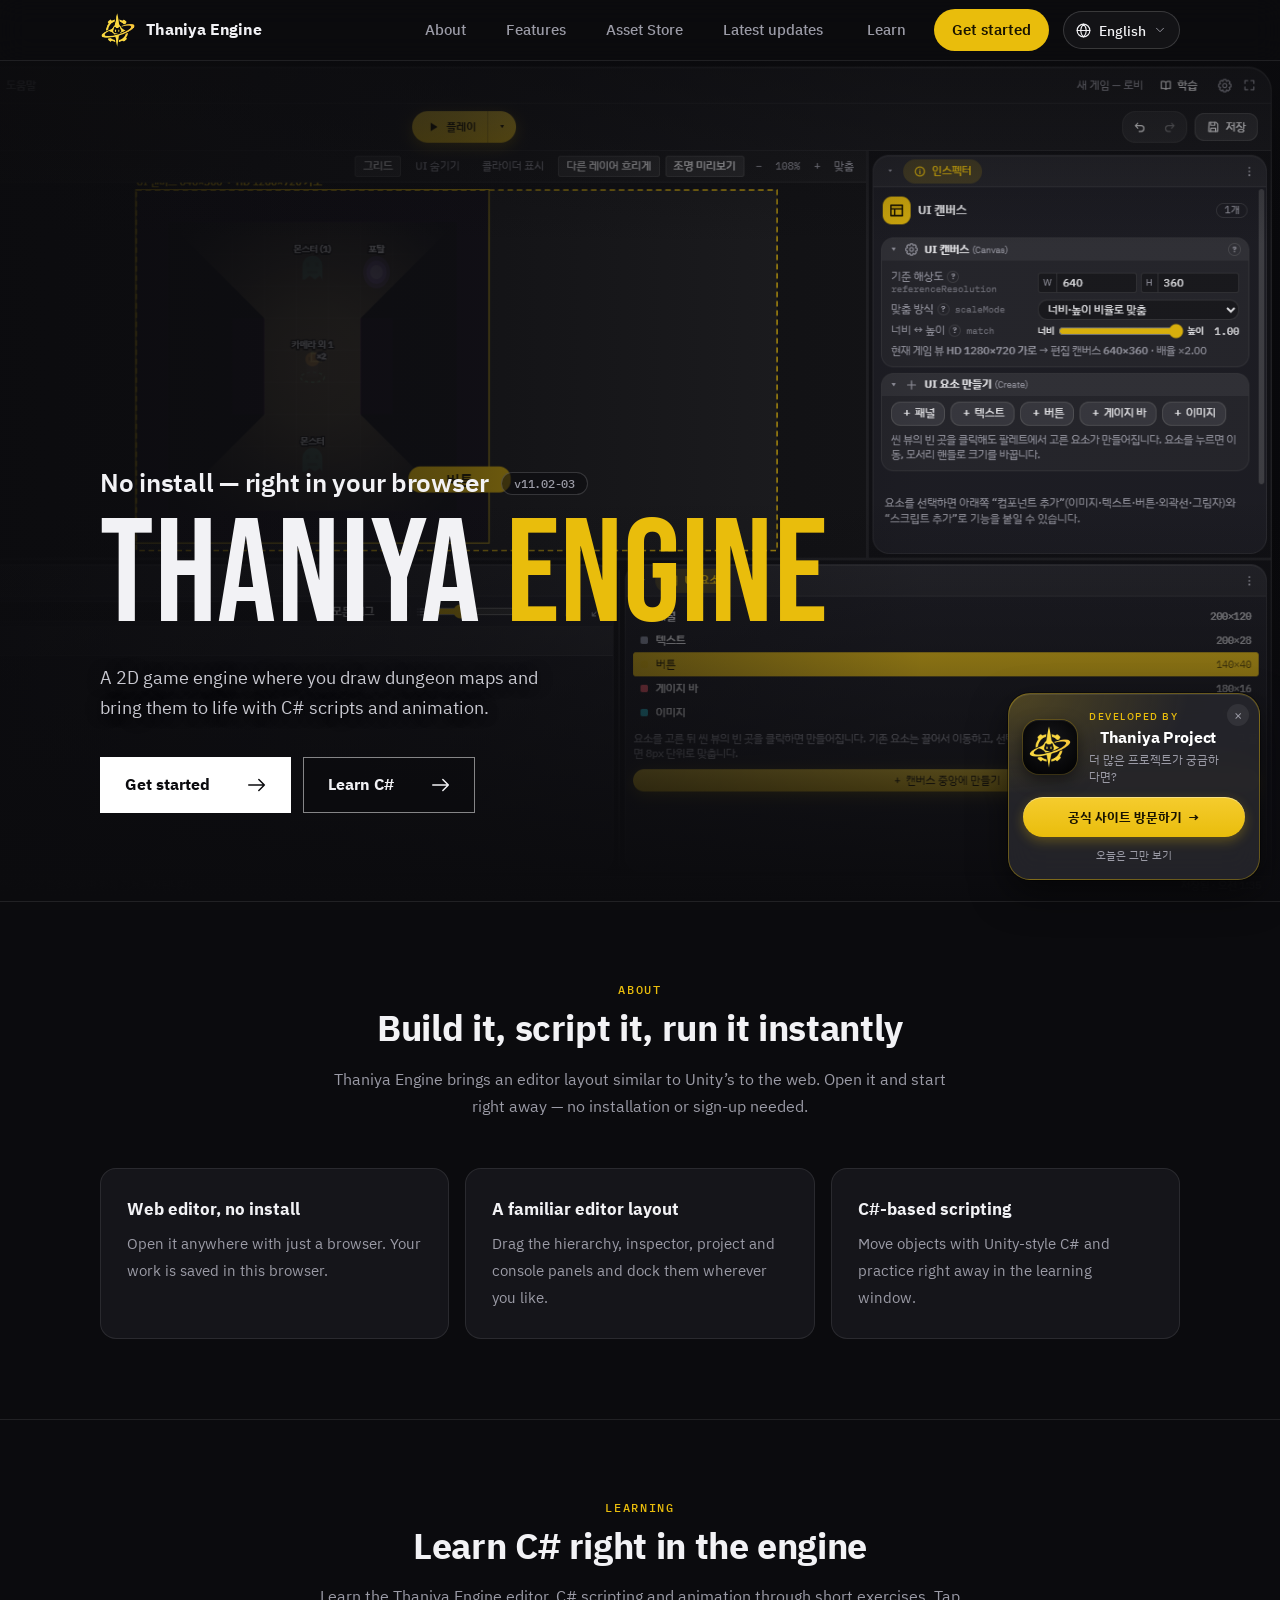
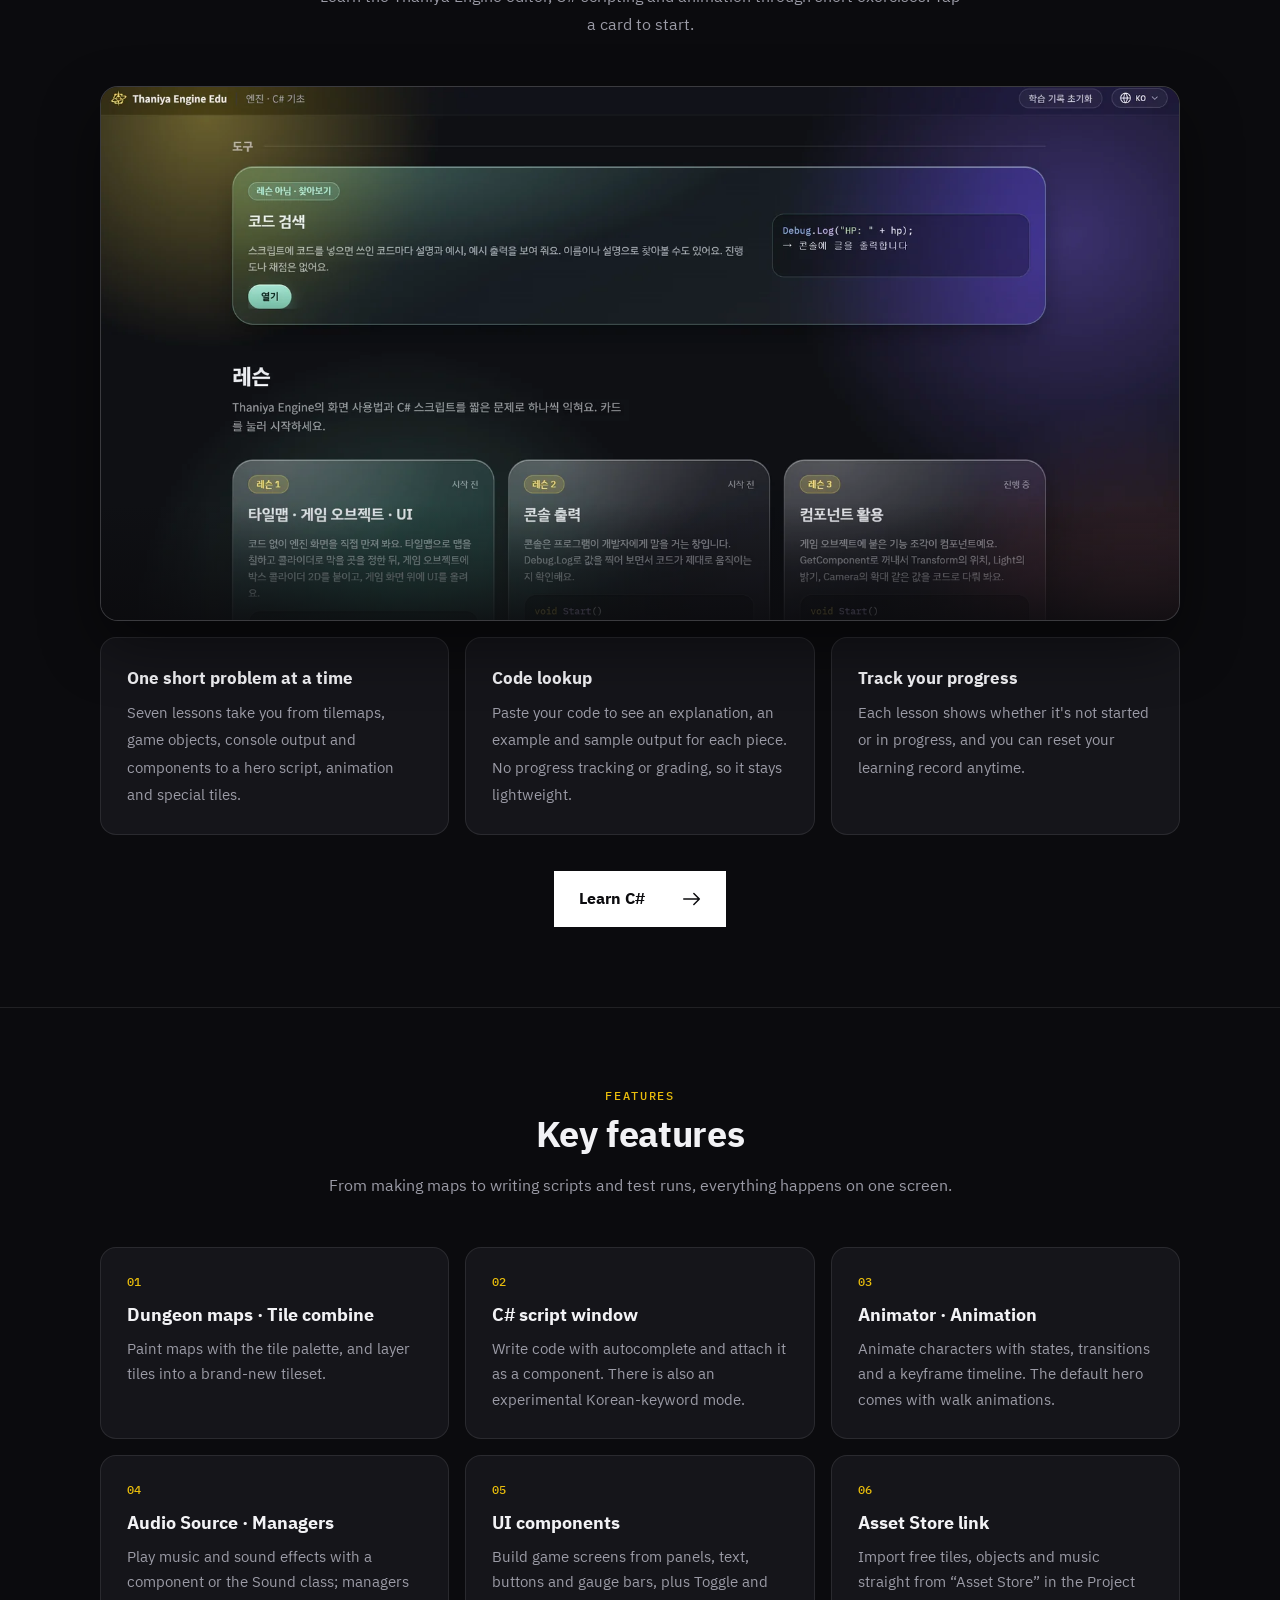
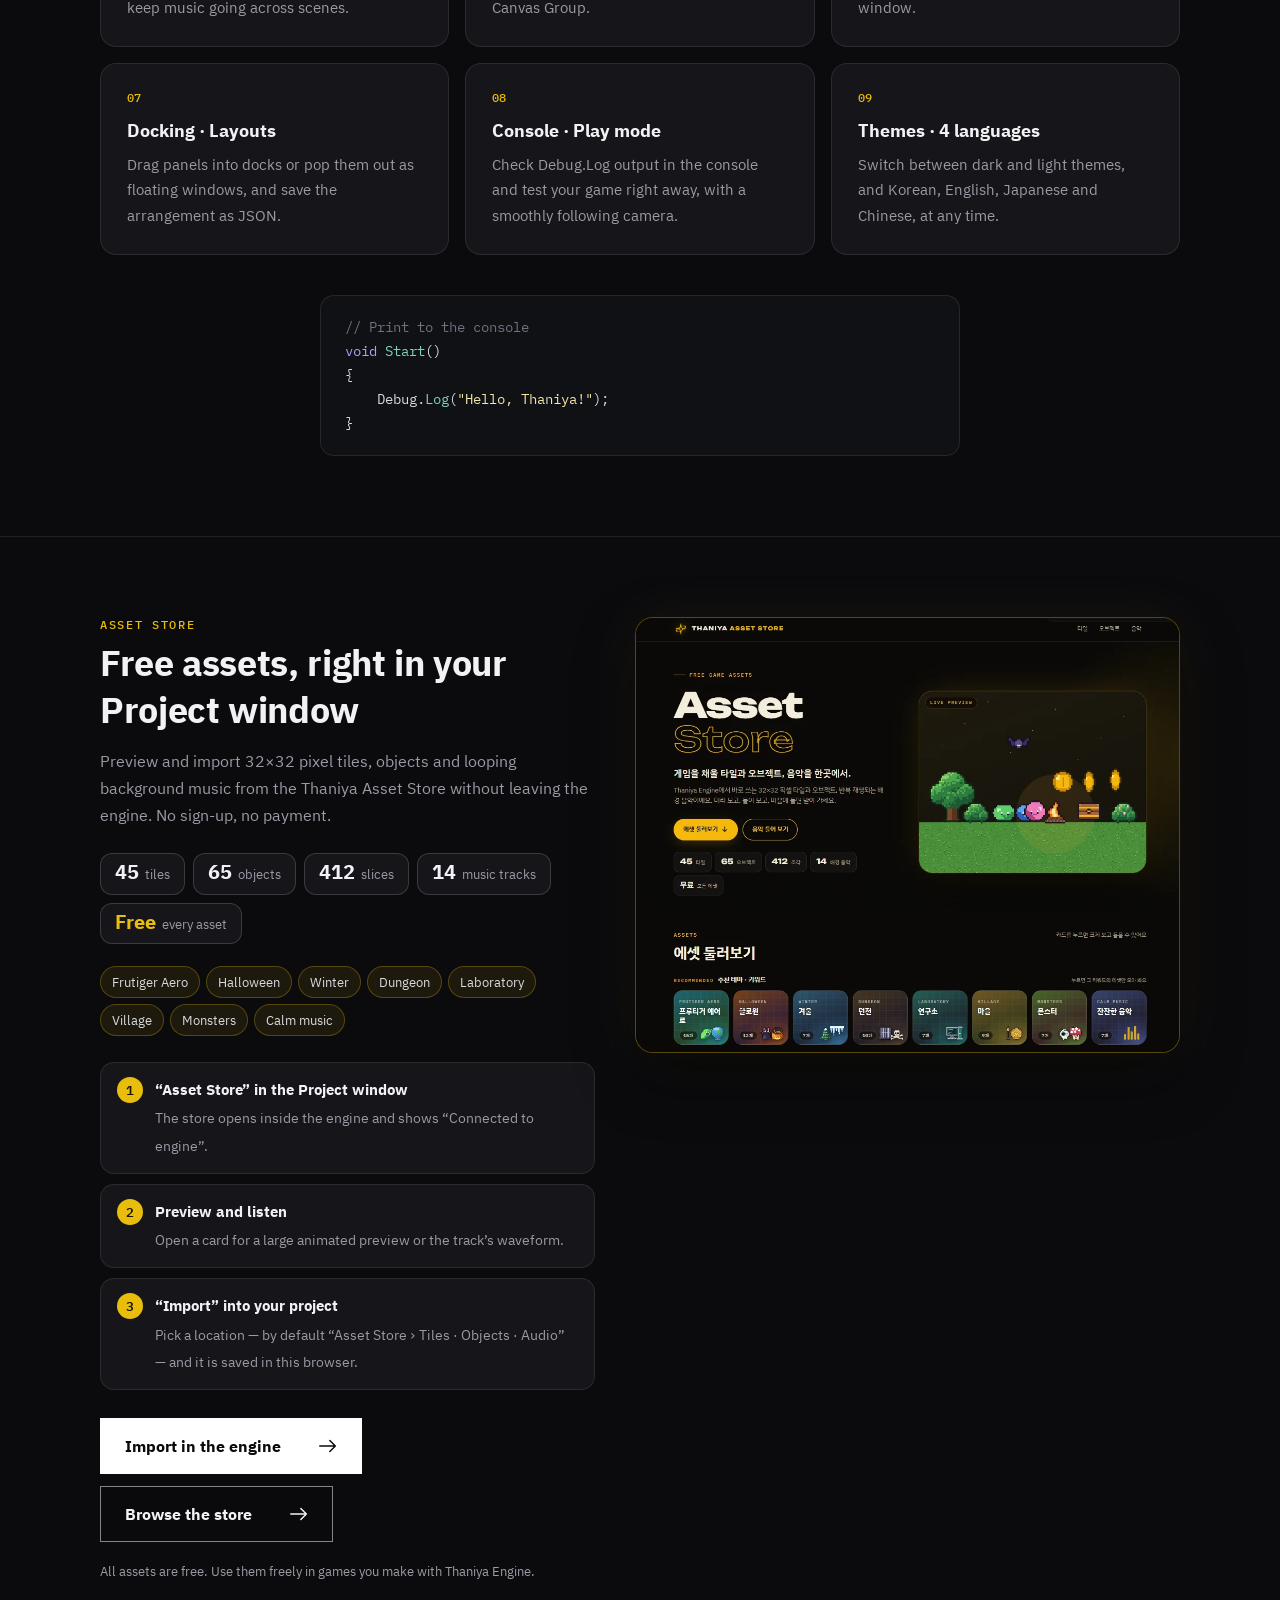
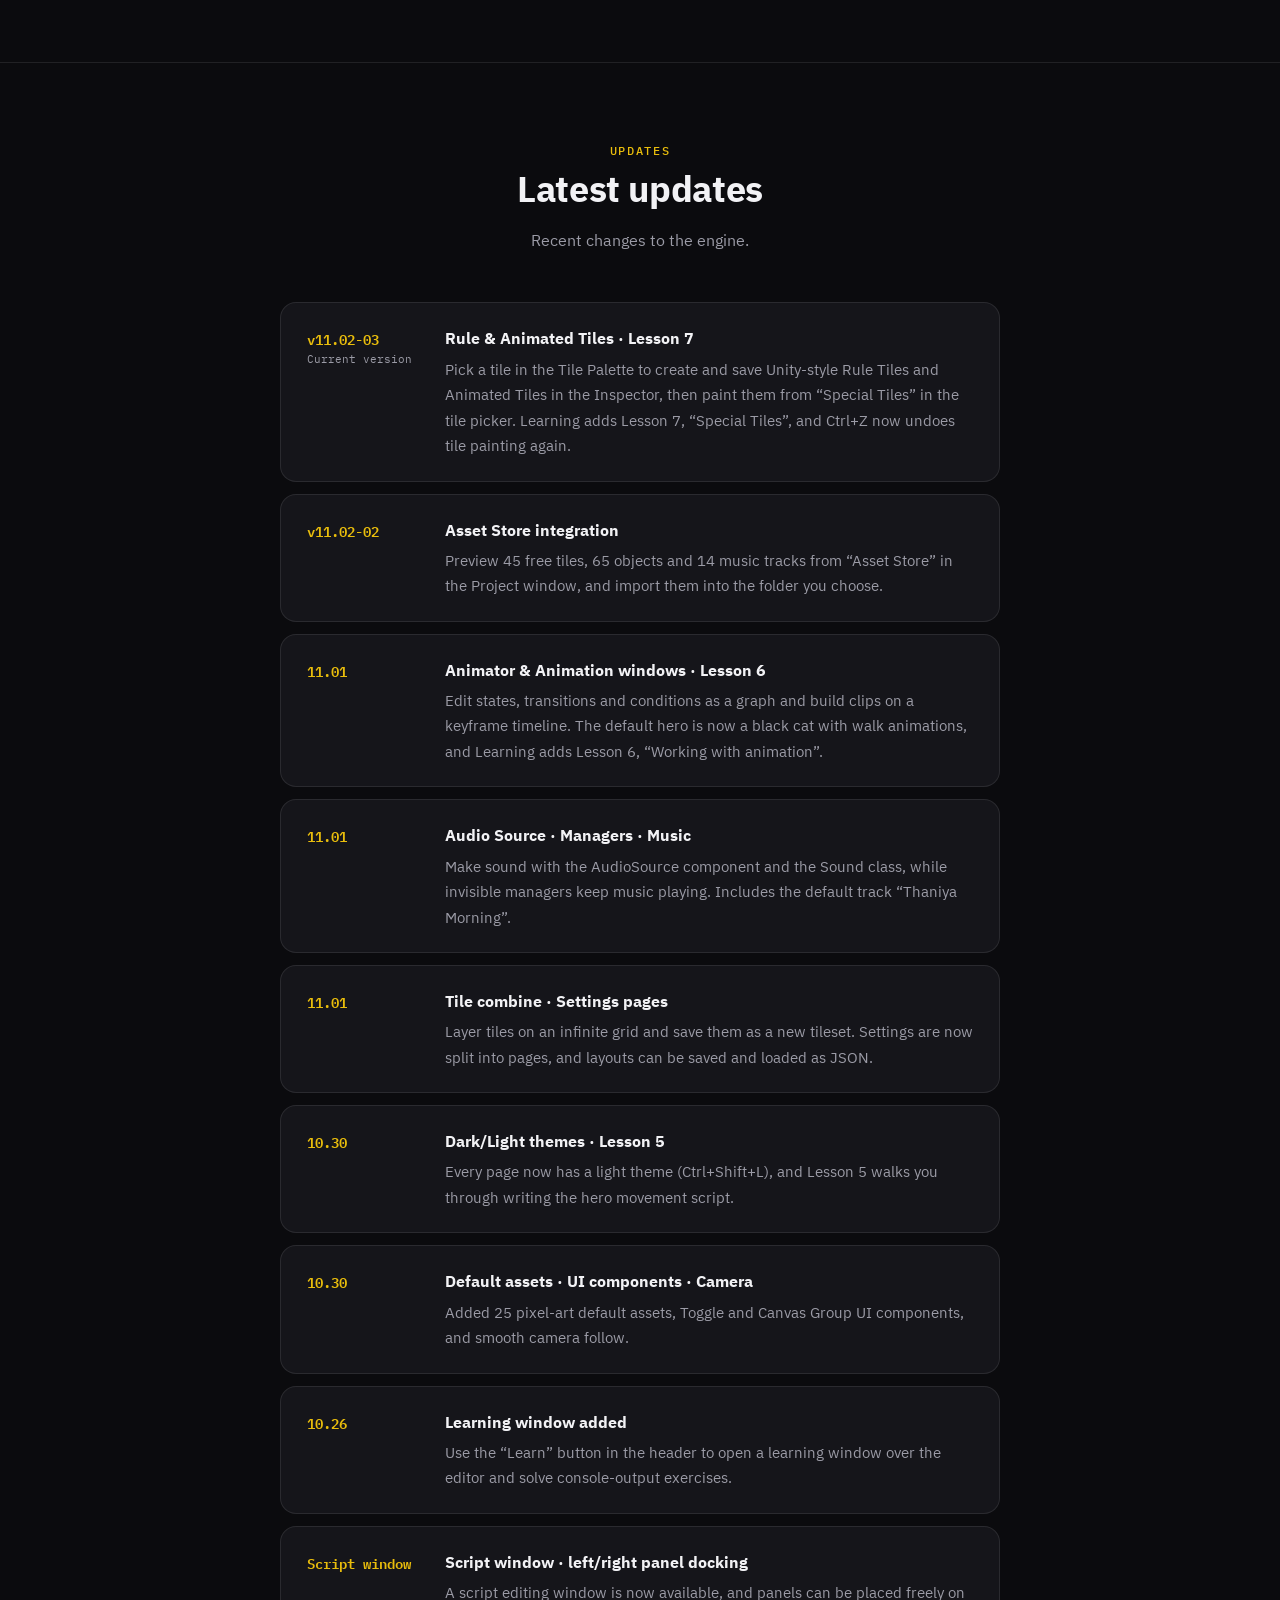
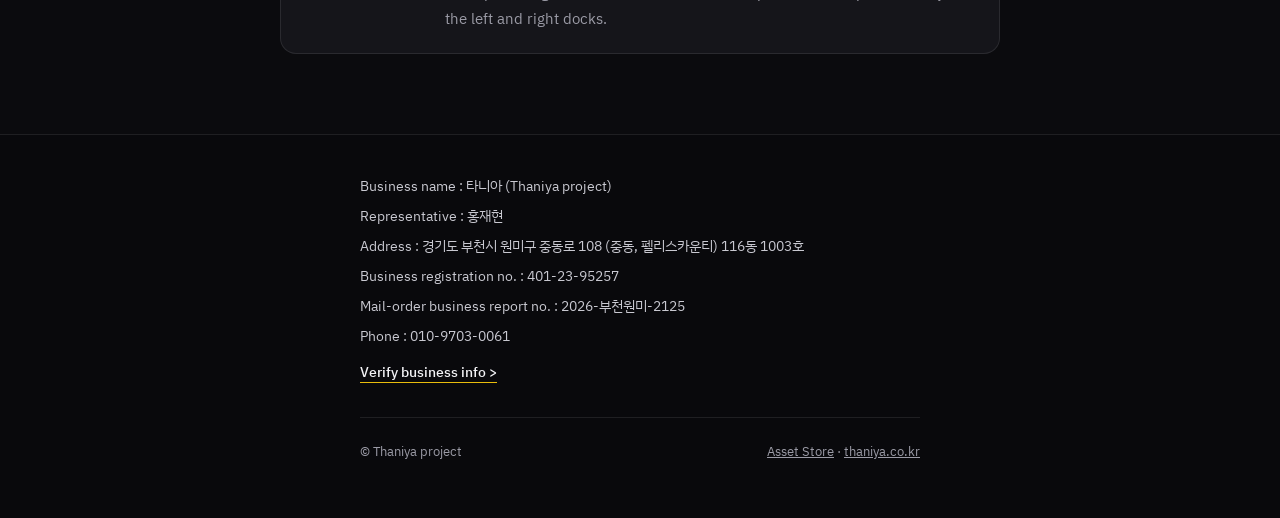
==== index.html @ a24b37cf "index 갱신 및 룰타일/애니메이션타일 제작 기능 추가, 타일 레슨카드 추가" ====
<!doctype html>
<html lang="ko">
<head>
<meta charset="utf-8">
<meta name="viewport" content="width=device-width,initial-scale=1,viewport-fit=cover">
<title>Thaniya Engine · 타니아 엔진</title>
<meta name="description" content="Thaniya Engine — 브라우저에서 던전 맵을 만들고 C# 스크립트로 움직이는 2D 게임 엔진">
<link rel="icon" type="image/png" href="[data-uri]">
<link rel="apple-touch-icon" href="assets/apple-touch-icon.png">
<script src="theme.js"></script>
<link rel="stylesheet" href="css/light-index.css">
<link rel="preconnect" href="https://fonts.googleapis.com">
<link rel="stylesheet" href="https://fonts.googleapis.com/css2?family=IBM+Plex+Sans+KR:wght@400;500;600;700&family=IBM+Plex+Mono:wght@400;500&family=Bebas+Neue&display=swap">
<style>
:root{
  --bg:#0b0b0e;--panel:#15151a;--raised:#1d1d24;--line:rgba(255,255,255,.09);--line2:rgba(255,255,255,.16);
  --fg:#f2f2f5;--mute:#9b9ba6;--accent:#e9bd0c;--accent-fg:#1a1400;
  --f:"IBM Plex Sans KR","Apple SD Gothic Neo","Malgun Gothic",system-ui,sans-serif;
  --m:"IBM Plex Mono",ui-monospace,Menlo,Consolas,monospace;
  color-scheme:dark;
}
*{box-sizing:border-box}
html{scroll-behavior:smooth;scroll-padding-top:72px}
body{margin:0;background:var(--bg);color:var(--fg);font:16px/1.7 var(--f);-webkit-text-size-adjust:100%}
a{color:inherit}
:focus-visible{outline:2px solid var(--accent);outline-offset:3px;border-radius:4px}
.wrap{width:min(1080px,100% - 40px);margin-inline:auto}

/* 헤더: 메뉴는 가운데, 학습/시작하기는 오른쪽 */
header{position:sticky;top:0;z-index:20;background:rgba(11,11,14,.82);-webkit-backdrop-filter:blur(14px);backdrop-filter:blur(14px);border-bottom:1px solid var(--line)}
.hbar{display:grid;grid-template-columns:1fr auto 1fr;align-items:center;min-height:60px;gap:8px}
.hc{display:flex;align-items:center;justify-content:center;gap:4px}
.hr{display:flex;align-items:center;justify-content:flex-end;gap:4px}
header a{text-decoration:none;color:var(--mute);padding:8px 18px;border-radius:999px;font-size:15px;font-weight:500;white-space:nowrap;transition:color .15s,background .15s}
header a:hover{color:var(--fg);background:rgba(255,255,255,.07)}
header a.cta{color:var(--accent-fg);background:var(--accent);font-weight:600;margin-left:6px}
header a.cta:hover{background:#f5cc2a}
header .brand{justify-self:start;display:inline-flex;align-items:center;gap:10px;padding:6px 12px 6px 0;color:var(--fg);font-weight:700;font-size:16px;letter-spacing:-.01em}
.brand img{display:block;width:36px;height:36px;flex:none}

/* 언어 선택 (오른쪽 상단) */
.lang{position:relative;margin-left:6px}
.lang-btn{display:inline-flex;align-items:center;gap:7px;height:38px;padding:0 12px 0 11px;border-radius:999px;border:1px solid var(--line2);background:rgba(255,255,255,.04);color:var(--fg);font:500 14px var(--f);cursor:pointer;transition:background .15s,border-color .15s}
.lang-btn:hover,.lang-btn[aria-expanded="true"]{background:rgba(255,255,255,.1);border-color:rgba(255,255,255,.28)}
.lang-btn svg{width:17px;height:17px;flex:none;fill:none;stroke:currentColor;stroke-width:1.6;stroke-linecap:round;stroke-linejoin:round}
.lang-btn .chev{width:14px;height:14px;color:var(--mute);transition:transform .15s}
.lang-btn[aria-expanded="true"] .chev{transform:rotate(180deg)}
.lang-code{display:none;font:500 12px var(--m)}
.lang-menu{position:absolute;right:0;top:calc(100% + 8px);z-index:30;min-width:150px;margin:0;padding:6px;list-style:none;background:var(--raised);border:1px solid var(--line2);border-radius:14px;box-shadow:0 18px 40px rgba(0,0,0,.5)}
.lang-menu[hidden]{display:none}
.lang-menu li{display:flex;align-items:center;justify-content:space-between;gap:12px;padding:9px 12px;border-radius:9px;font-size:14px;color:var(--fg);cursor:pointer}
.lang-menu li:hover,.lang-menu li:focus-visible{background:rgba(255,255,255,.09);outline:none}
.lang-menu li[aria-selected="true"]{color:var(--accent);font-weight:600}
.lang-menu li[aria-selected="true"]::after{content:"✓";font-size:13px}
/* 히어로: 엔진 화면 위에 제목과 내용을 얹은 메인 배너 */
.hero{position:relative;isolation:isolate;display:flex;align-items:flex-end;min-height:clamp(480px,calc(100svh - 60px),880px);overflow:hidden;background:var(--bg)}
.hero-media{position:absolute;inset:0;z-index:-1}
.hero-media img{display:block;width:100%;height:100%;object-fit:cover;object-position:right top}
.hero-media::after{content:"";position:absolute;inset:0;background:
  linear-gradient(180deg,rgba(11,11,14,.55) 0,rgba(11,11,14,0) 22%,rgba(11,11,14,0) 52%,var(--bg) 100%),
  linear-gradient(90deg,rgba(11,11,14,.92) 0,rgba(11,11,14,.62) 36%,rgba(11,11,14,.08) 72%)}
.hero-copy{width:min(1080px,100% - 40px);margin-inline:auto;padding:0 0 clamp(40px,7vw,88px)}
.kick{display:flex;align-items:center;gap:12px;margin:0 0 6px;font-size:clamp(17px,2.2vw,26px);font-weight:600;letter-spacing:-.01em}
.ver{font:500 12px var(--m);color:var(--mute);padding:3px 12px;border:1px solid var(--line2);border-radius:999px;background:rgba(11,11,14,.5)}
.hero h1{margin:0 0 18px;font:400 clamp(64px,11.5vw,150px)/.9 "Bebas Neue","Arial Narrow",Impact,var(--f);letter-spacing:.005em;text-transform:uppercase}
.hero h1 em{font-style:normal;color:var(--accent)}
.hero .sub{margin:0 0 34px;max-width:480px;color:#c9c9d1;font-size:clamp(15px,1.5vw,18px);text-shadow:0 1px 14px rgba(0,0,0,.7)}
.hero .btns{display:flex;gap:12px;flex-wrap:wrap}
.btn{display:inline-flex;align-items:center;justify-content:space-between;gap:36px;height:56px;padding:0 22px 0 24px;border-radius:0;text-decoration:none;font-weight:700;font-size:16px;border:1px solid rgba(255,255,255,.5);color:var(--fg);background:rgba(11,11,14,.35);transition:background .15s,color .15s}
.btn:hover{background:rgba(255,255,255,.14)}
.btn.main{background:#fff;color:#0b0b0e;border-color:#fff}
.btn.main:hover{background:var(--accent);border-color:var(--accent)}
.btn svg{width:22px;height:22px;flex:none;fill:none;stroke:currentColor;stroke-width:1.6;stroke-linecap:round;stroke-linejoin:round;transition:transform .15s}
.btn:hover svg{transform:translateX(4px)}

/* 섹션 */
section{padding:80px 0;border-top:1px solid var(--line)}
.eyebrow{font:500 12px var(--m);letter-spacing:.14em;text-transform:uppercase;color:var(--accent);text-align:center}
h2{margin:8px 0 14px;text-align:center;font-size:clamp(26px,4vw,36px);letter-spacing:-.01em;line-height:1.3}
.lead{text-align:center;color:var(--mute);max-width:640px;margin:0 auto 48px}

/* 소개 */
.about{display:grid;grid-template-columns:repeat(3,1fr);gap:16px}
.about div{background:var(--panel);border:1px solid var(--line);border-radius:16px;padding:26px}
.about b{display:block;font-size:17px;margin-bottom:6px}
.about span{color:var(--mute);font-size:15px}

/* 기능 */
.feat{display:grid;grid-template-columns:repeat(3,1fr);gap:16px}
.card{background:var(--panel);border:1px solid var(--line);border-radius:16px;padding:26px;transition:border-color .2s}
.card:hover{border-color:rgba(233,189,12,.45)}
.card .n{font:500 12px var(--m);color:var(--accent)}
.card h3{margin:10px 0 6px;font-size:18px}
.card p{margin:0;color:var(--mute);font-size:15px}
pre{margin:40px auto 0;max-width:640px;background:#0f1115;border:1px solid var(--line);border-radius:14px;padding:20px 24px;overflow-x:auto;font:400 14px/1.7 var(--m);color:#d7d9df}
pre .k{color:#b69cff}pre .t{color:#7dd3c0}pre .s{color:#f3e6a6}pre .c{color:#6c7280}

/* 최신 업데이트 */
.log{max-width:720px;margin:0 auto;display:grid;gap:12px}
.log article{display:grid;grid-template-columns:120px 1fr;gap:18px;background:var(--panel);border:1px solid var(--line);border-radius:16px;padding:22px 26px}
.log .v{font:600 14px var(--m);color:var(--accent);padding-top:2px}
.log .v small{display:block;font-weight:400;color:var(--mute);font-size:11px;margin-top:2px}
.log h3{margin:0 0 4px;font-size:16px}
.log p{margin:0;color:var(--mute);font-size:15px}

/* 푸터 */
footer{border-top:1px solid var(--line);background:#09090c;padding:44px 0 56px}
footer .info{max-width:560px;margin:0 auto;font-size:14px;color:#c9c9d1;line-height:1}
footer .info p{margin:0 0 16px}
footer .info p:last-of-type{margin-bottom:22px}
footer .biz{display:inline-block;color:var(--fg);font-weight:500;text-decoration:none;padding-bottom:3px;border-bottom:1px solid var(--accent)}
footer .biz:hover{color:var(--accent)}
footer .copy{margin-top:34px;padding-top:22px;border-top:1px solid var(--line);color:var(--mute);font-size:13px;display:flex;justify-content:space-between;gap:12px;flex-wrap:wrap;max-width:560px;margin-inline:auto}
footer .copy a{color:var(--mute)}footer .copy a:hover{color:var(--fg)}

@media (max-width:820px){
  .about,.feat{grid-template-columns:1fr}
  .log article{grid-template-columns:1fr;gap:6px}
  .hero{display:block;min-height:0}
  .hero-media{position:relative;inset:auto;z-index:0;aspect-ratio:1908/905}
  .hero-media::after{background:linear-gradient(180deg,rgba(11,11,14,.4) 0,rgba(11,11,14,0) 25%,rgba(11,11,14,0) 60%,var(--bg) 100%)}
  .hero-copy{padding:8px 0 48px}
  .btn{height:50px;gap:24px}
  section{padding:56px 0}
  .hbar{grid-template-columns:auto 1fr auto;grid-template-areas:"l c r";padding-block:6px;gap:4px}
  header .brand{grid-area:l;padding:4px 6px 4px 0}
  .brand span{display:none}
  .brand img{width:30px;height:30px}
  .hc{grid-area:c;justify-content:flex-start}
  .hr{grid-area:r}
  header a{padding:8px 10px;font-size:14px}
}
@media (max-width:480px){
  .hbar{gap:2px}
  header a{padding:8px 6px;font-size:13px}
  header a.cta{margin-left:2px;padding:8px 11px}
  header .brand{padding:4px 4px 4px 0}
  .brand img{width:28px;height:28px}
}
@media (max-width:560px){
  html{scroll-padding-top:104px}
  .hbar{grid-template-columns:1fr auto;grid-template-areas:"l r" "c c";row-gap:0;padding-block:6px 0}
  .hc{justify-content:center;border-top:1px solid var(--line);padding:2px 0;margin-inline:-4px}
  .lang-name{display:none}.lang-code{display:inline}
  .lang-btn{height:34px;padding:0 9px;gap:5px}
  header a{font-size:14px}
}
@media (prefers-reduced-motion:reduce){html{scroll-behavior:auto}.btn,.card{transition:none}}

/* 입력할 필요 없는 글자는 선택되지 않게 (입력칸 · 콘솔 출력만 선택 가능) */
body{-webkit-user-select:none;user-select:none}
input,textarea,select,[contenteditable],[contenteditable] *,pre,pre *{-webkit-user-select:text;user-select:text}

/* 학습 기능 소개 */
.lrn-shot{position:relative;margin:0 0 16px;border:1px solid var(--line2);border-radius:18px;overflow:hidden;background:var(--panel);box-shadow:0 24px 60px rgba(0,0,0,.45)}
.lrn-shot img{display:block;width:100%;height:auto}
.lrn-shot::after{content:"";position:absolute;left:0;right:0;bottom:0;height:22%;background:linear-gradient(180deg,rgba(11,11,14,0),rgba(11,11,14,.85));pointer-events:none}
.lrn-cta{display:flex;justify-content:center;margin-top:36px}

/* 에셋 스토어 소개 */
.st-grid{display:grid;grid-template-columns:minmax(0,1fr) minmax(0,1.1fr);gap:40px;align-items:start}
.st-copy .eyebrow,.st-copy h2,.st-copy .lead{text-align:left;margin-left:0}
.st-copy .lead{margin-bottom:24px}
.st-stats{display:flex;flex-wrap:wrap;gap:8px;margin:0 0 22px;padding:0;list-style:none}
.st-stats li{display:flex;align-items:baseline;gap:6px;padding:8px 14px;border:1px solid var(--line2);border-radius:12px;background:var(--panel);font-size:13px;color:var(--mute)}
.st-stats b{font:700 20px/1 var(--f);color:var(--fg)}
.st-stats li.free b{color:var(--accent)}
.st-themes{display:flex;flex-wrap:wrap;gap:6px;margin:0 0 26px}
.st-themes span{padding:4px 11px;border-radius:999px;font-size:13px;color:#d9d9e0;background:rgba(233,189,12,.08);border:1px solid rgba(233,189,12,.28)}
.st-steps{margin:0 0 28px;padding:0;list-style:none;display:grid;gap:10px;counter-reset:st}
.st-steps li{position:relative;padding:14px 16px 14px 54px;background:var(--panel);border:1px solid var(--line);border-radius:14px;counter-increment:st}
.st-steps li::before{content:counter(st);position:absolute;left:16px;top:14px;width:26px;height:26px;display:grid;place-items:center;border-radius:50%;font:600 13px var(--m);color:var(--accent-fg);background:var(--accent)}
.st-steps b{display:block;font-size:15px;margin-bottom:2px}
.st-steps span{color:var(--mute);font-size:14px}
.st-shot{position:sticky;top:84px;margin:0;border:1px solid rgba(233,189,12,.35);border-radius:18px;overflow:hidden;background:#0a0907;box-shadow:0 24px 60px rgba(0,0,0,.45),0 0 60px rgba(233,189,12,.08)}
.st-shot img{display:block;width:100%;height:auto}
.st-btns{display:flex;gap:12px;flex-wrap:wrap}
.st-lic{margin:18px 0 0;font-size:13px;color:var(--mute)}
@media (max-width:820px){.st-grid{grid-template-columns:1fr;gap:28px}.st-shot{order:-1;position:relative;top:auto}}

/* ---------- THANIYA POPUP ---------- */
.tp-popup{position:fixed;right:20px;bottom:20px;z-index:100;width:252px;padding:14px 14px 12px;border-radius:22px;color:var(--fg);
  background:radial-gradient(120% 90% at 0% 0%,rgba(233,189,12,.22),transparent 60%),rgba(37,37,43,.92);
  -webkit-backdrop-filter:blur(14px);backdrop-filter:blur(14px);border:1px solid rgba(233,189,12,.35);
  box-shadow:0 14px 36px rgba(0,0,0,.5),0 0 0 1px rgba(0,0,0,.4),inset 0 1px 0 rgba(255,255,255,.08);
  opacity:0;transform:translateY(16px) scale(.96);pointer-events:none;transition:opacity .3s ease,transform .4s cubic-bezier(.2,.9,.3,1.25)}
.tp-popup.show{opacity:1;transform:none;pointer-events:auto}
.tp-close{position:absolute;top:10px;right:10px;width:22px;height:22px;display:grid;place-items:center;border:0;border-radius:50%;cursor:pointer;font:inherit;font-size:14px;line-height:1;color:var(--mute);background:rgba(255,255,255,.07);transition:background .15s,color .15s}
.tp-close:hover{background:rgba(255,255,255,.16);color:#fff}
.tp-head{display:flex;align-items:center;gap:12px;padding-right:18px}
.tp-logo-wrap{flex:none;width:54px;height:54px;display:grid;place-items:center;border-radius:16px;background:radial-gradient(circle at 50% 40%,#17171b,#000);box-shadow:0 6px 16px rgba(0,0,0,.5),0 0 0 1px rgba(233,189,12,.25),inset 0 1px 0 rgba(255,255,255,.06)}
.tp-logo{width:44px;height:44px;object-fit:contain}
.tp-text{min-width:0;display:flex;flex-direction:column;gap:3px}
.tp-eyebrow{font-size:10px;font-weight:500;letter-spacing:1.5px;color:var(--accent);text-transform:uppercase}
.tp-title{margin:0;font-size:16px;font-weight:700;color:#fff;line-height:1.2}
.tp-desc{margin:0;font-size:11.5px;line-height:1.5;color:var(--mute)}
.tp-go{display:flex;align-items:center;justify-content:center;gap:6px;margin-top:12px;padding:9px 14px;border-radius:999px;font-size:13px;font-weight:700;text-decoration:none;color:var(--accent-fg);background:linear-gradient(180deg,#f5cc2e,#e9bd0c);box-shadow:0 4px 12px rgba(233,189,12,.3),inset 0 1px 0 rgba(255,255,255,.4);transition:transform .15s,box-shadow .15s}
.tp-go:hover{transform:translateY(-1px);box-shadow:0 6px 16px rgba(233,189,12,.45),inset 0 1px 0 rgba(255,255,255,.4)}
.tp-go:active{transform:none}
.tp-skip{display:block;margin:8px auto 0;padding:2px 6px;background:none;border:0;cursor:pointer;font:inherit;font-size:10.5px;color:var(--mute)}
.tp-skip:hover{color:var(--fg)}
@media (max-width:640px){.tp-popup{right:12px;bottom:12px;width:min(252px,calc(100vw - 24px))}}
@media (prefers-reduced-motion:reduce){.tp-popup{transition:none}}
</style>
</head>
<body>

<header>
  <div class="wrap hbar">
    <div class="brand"><img src="assets/thaniya-logo.png" width="36" height="36" alt=""><span>Thaniya Engine</span></div>
    <nav class="hc" aria-label="주 메뉴" data-i18n-aria="nav.aria">
      <a href="#about" data-i18n="nav.about">소개</a>
      <a href="#features" data-i18n="nav.features">기능</a>
      <a href="#store" data-i18n="nav.store">에셋 스토어</a>
      <a href="#updates" data-i18n="nav.updates">최신 업데이트</a>
    </nav>
    <div class="hr">
      <a href="learning.html" data-i18n="nav.learn">학습</a>
      <a class="cta" href="mypage.html" data-i18n="nav.start">시작하기</a>
      <span id="themeHost"></span>
      <div class="lang" id="lang">
        <button type="button" class="lang-btn" id="langBtn" aria-haspopup="listbox" aria-expanded="false" aria-controls="langMenu" aria-label="언어 선택" data-i18n-aria="lang.aria">
          <svg viewBox="0 0 24 24" aria-hidden="true"><circle cx="12" cy="12" r="9"/><path d="M3 12h18M12 3c2.6 2.6 4 5.7 4 9s-1.4 6.4-4 9c-2.6-2.6-4-5.7-4-9s1.4-6.4 4-9z"/></svg>
          <span class="lang-name" id="langName">한국어</span><span class="lang-code" id="langCode">KO</span>
          <svg class="chev" viewBox="0 0 24 24" aria-hidden="true"><path d="M6 9l6 6 6-6"/></svg>
        </button>
        <ul class="lang-menu" id="langMenu" role="listbox" aria-label="언어 선택" data-i18n-aria="lang.aria" hidden>
          <li role="option" data-lang="ko" tabindex="-1">한국어</li>
          <li role="option" data-lang="en" tabindex="-1">English</li>
          <li role="option" data-lang="ja" tabindex="-1">日本語</li>
          <li role="option" data-lang="zh" tabindex="-1">中文</li>
        </ul>
      </div>
    </div>
  </div>
</header>

<main>
  <div class="hero">
    <div class="hero-media"><img src="assets/engine-screenshot.png" width="1908" height="905" alt="Thaniya Engine 에디터 화면: 계층 구조, 씬 뷰, 인스펙터, 프로젝트 패널" data-i18n-alt="hero.alt"></div>
    <div class="hero-copy">
      <p class="kick"><span data-i18n="hero.kick">설치 없이, 브라우저에서 바로</span> <span class="ver">v11.02-03</span></p>
      <h1>Thaniya <em>Engine</em></h1>
      <p class="sub" data-i18n="hero.sub">던전 맵을 그리고, C# 스크립트로 직접 움직여 보는 2D 게임 엔진.</p>
      <div class="btns">
        <a class="btn main" href="mypage.html"><span data-i18n="nav.start">시작하기</span> <svg viewBox="0 0 24 24" aria-hidden="true"><path d="M3 12h17M14 6l6 6-6 6"/></svg></a>
        <a class="btn" href="learning.html"><span data-i18n="hero.learn">C# 학습하기</span> <svg viewBox="0 0 24 24" aria-hidden="true"><path d="M3 12h17M14 6l6 6-6 6"/></svg></a>
      </div>
    </div>
  </div>


  <section id="about">
    <div class="wrap">
      <div class="eyebrow">About</div>
      <h2 data-i18n="about.h2">만들고, 쓰고, 바로 실행합니다</h2>
      <p class="lead" data-i18n="about.lead">Thaniya Engine은 유니티 에디터와 비슷한 구조의 작업 화면을 웹에서 그대로 제공합니다. 별도 설치나 가입 없이 열자마자 시작할 수 있어요.</p>
      <div class="about">
        <div><b data-i18n="about.1t">설치 없는 웹 에디터</b><span data-i18n="about.1d">브라우저만 있으면 어디서든 열고, 작업 내용은 이 브라우저에 저장됩니다.</span></div>
        <div><b data-i18n="about.2t">익숙한 편집 구조</b><span data-i18n="about.2d">계층 구조, 인스펙터, 프로젝트, 콘솔 패널을 드래그해 원하는 자리에 도킹할 수 있습니다.</span></div>
        <div><b data-i18n="about.3t">C# 기반 스크립트</b><span data-i18n="about.3d">Unity 스타일의 C# 문법으로 오브젝트를 움직이고, 학습 창에서 바로 연습합니다.</span></div>
      </div>
    </div>
  </section>

  <section id="learning">
    <div class="wrap">
      <div class="eyebrow">Learning</div>
      <h2 data-i18n="learn.h2">엔진 안에서 C#을 배워요</h2>
      <p class="lead" data-i18n="learn.lead">Thaniya Engine의 화면 사용법과 C# 스크립트를 짧은 문제로 하나씩 익혀요. 카드를 눌러 바로 시작하세요.</p>
      <figure class="lrn-shot">
        <img src="assets/learning-screenshot.webp" width="1600" height="792" loading="lazy" decoding="async" alt="Thaniya Engine Edu 학습 화면: 코드 검색 도구와 레슨 카드" data-i18n-alt="learn.alt">
      </figure>
      <div class="about">
        <div><b data-i18n="learn.1t">짧은 문제로 한 걸음씩</b><span data-i18n="learn.1d">타일맵, 게임 오브젝트, 콘솔 출력, 컴포넌트에서 주인공 스크립트 · 애니메이션 · 특수 타일까지 7개 레슨으로 차근차근 익힙니다.</span></div>
        <div><b data-i18n="learn.2t">코드 검색</b><span data-i18n="learn.2d">코드를 넣으면 쓰인 코드마다 설명과 예시, 예시 출력을 보여 줘요. 진행도나 채점 없이 가볍게 쓸 수 있어요.</span></div>
        <div><b data-i18n="learn.3t">진행 상태 확인</b><span data-i18n="learn.3d">레슨마다 시작 전 · 진행 중 상태가 표시되고, 학습 기록은 언제든 초기화할 수 있어요.</span></div>
      </div>
      <div class="lrn-cta">
        <a class="btn main" href="learning.html"><span data-i18n="hero.learn">C# 학습하기</span> <svg viewBox="0 0 24 24" aria-hidden="true"><path d="M3 12h17M14 6l6 6-6 6"/></svg></a>
      </div>
    </div>
  </section>

  <section id="features">
    <div class="wrap">
      <div class="eyebrow">Features</div>
      <h2 data-i18n="feat.h2">주요 기능</h2>
      <p class="lead" data-i18n="feat.lead">맵 제작부터 스크립트 작성, 테스트 실행까지 한 화면에서 이어집니다.</p>
      <div class="feat">
        <div class="card"><div class="n">01</div><h3 data-i18n="f1.t">던전 맵 · 타일 합치기</h3><p data-i18n="f1.d">타일 팔레트로 맵을 그리고, 여러 타일을 겹쳐 새 타일셋으로 저장합니다.</p></div>
        <div class="card"><div class="n">02</div><h3 data-i18n="f2.t">C# 스크립트 창</h3><p data-i18n="f2.d">자동완성과 함께 코드를 쓰고 컴포넌트로 붙여 실행합니다. 한글로 쓰는 실험 기능도 있어요.</p></div>
        <div class="card"><div class="n">03</div><h3 data-i18n="f3.t">애니메이터 · 애니메이션</h3><p data-i18n="f3.d">상태와 전환, 키프레임 타임라인으로 캐릭터를 움직입니다. 기본 주인공은 걷기 애니메이션이 들어 있어요.</p></div>
        <div class="card"><div class="n">04</div><h3 data-i18n="f4.t">오디오 소스 · 매니저</h3><p data-i18n="f4.d">배경 음악과 효과음을 컴포넌트와 Sound 스크립트로 재생하고, 매니저가 씬을 넘어 이어 줍니다.</p></div>
        <div class="card"><div class="n">05</div><h3 data-i18n="f5.t">UI 컴포넌트</h3><p data-i18n="f5.d">패널 · 텍스트 · 버튼 · 게이지 바에 토글과 캔버스 그룹을 더해 게임 화면을 꾸밉니다.</p></div>
        <div class="card"><div class="n">06</div><h3 data-i18n="f6.t">에셋 스토어 연결</h3><p data-i18n="f6.d">프로젝트 창의 「에셋스토어」에서 무료 타일 · 오브젝트 · 음악을 바로 불러옵니다.</p></div>
        <div class="card"><div class="n">07</div><h3 data-i18n="f7.t">패널 도킹 · 레이아웃</h3><p data-i18n="f7.d">패널을 도크에 끌어다 놓거나 떠 있는 창으로 꺼내고, 배치를 JSON으로 저장합니다.</p></div>
        <div class="card"><div class="n">08</div><h3 data-i18n="f8.t">콘솔 · 플레이 모드</h3><p data-i18n="f8.d">Debug.Log 출력을 콘솔에서 확인하고, 카메라가 부드럽게 따라가는 게임을 바로 테스트합니다.</p></div>
        <div class="card"><div class="n">09</div><h3 data-i18n="f9.t">테마 · 4개 국어</h3><p data-i18n="f9.d">다크 · 라이트 테마와 한국어 · English · 日本語 · 中文을 언제든 바꿉니다.</p></div>
      </div>
<pre><span class="c" data-i18n="code.c">// 콘솔에 출력해 보기</span>
<span class="k">void</span> <span class="t">Start</span>()
{
    Debug.<span class="t">Log</span>(<span class="s">"Hello, Thaniya!"</span>);
}</pre>
    </div>
  </section>

  <section id="store">
    <div class="wrap st-grid">
      <div class="st-copy">
        <div class="eyebrow">Asset Store</div>
        <h2 data-i18n="st.h2">무료 에셋을 프로젝트 창에서 바로</h2>
        <p class="lead" data-i18n="st.lead">Thaniya Asset Store의 32×32 픽셀 타일과 오브젝트, 반복 재생되는 배경 음악을 엔진 안에서 미리 보고 불러와요. 가입도 결제도 없어요.</p>
        <ul class="st-stats"><li><b>45</b><span data-i18n="st.tile">타일</span></li><li><b>65</b><span data-i18n="st.obj">오브젝트</span></li><li><b>412</b><span data-i18n="st.slice">조각</span></li><li><b>14</b><span data-i18n="st.bgm">배경 음악</span></li><li class="free"><b data-i18n="st.free">무료</b><span data-i18n="st.all">모든 에셋</span></li></ul>
        <div class="st-themes" aria-label="추천 테마" data-i18n-aria="st.themes"><span data-i18n="st.th0">프루티거 에어로</span><span data-i18n="st.th1">할로윈</span><span data-i18n="st.th2">겨울</span><span data-i18n="st.th3">던전</span><span data-i18n="st.th4">연구소</span><span data-i18n="st.th5">마을</span><span data-i18n="st.th6">몬스터</span><span data-i18n="st.th7">잔잔한 음악</span></div>
        <ol class="st-steps">
          <li><b data-i18n="st.1t">프로젝트 창의 「에셋스토어」</b><span data-i18n="st.1d">엔진 안에서 스토어 창이 열리고 「엔진과 연결됨」이 표시돼요.</span></li>
          <li><b data-i18n="st.2t">미리 보고, 들어 보고</b><span data-i18n="st.2d">카드를 누르면 움직이는 미리보기와 음악 파형을 크게 확인할 수 있어요.</span></li>
          <li><b data-i18n="st.3t">「불러오기」로 프로젝트에</b><span data-i18n="st.3d">저장 위치를 고르면 「에셋 스토어 › 타일 · 사물 · 오디오」 폴더에 들어가고 이 브라우저에 저장돼요.</span></li>
        </ol>
        <div class="st-btns">
          <a class="btn main" href="mypage.html"><span data-i18n="st.go">엔진에서 불러오기</span> <svg viewBox="0 0 24 24" aria-hidden="true"><path d="M3 12h17M14 6l6 6-6 6"/></svg></a>
          <a class="btn" href="https://architect0509.github.io/Thaniya-Engine-AssetStore/" target="_blank" rel="noopener"><span data-i18n="st.open">스토어 둘러보기</span> <svg viewBox="0 0 24 24" aria-hidden="true"><path d="M3 12h17M14 6l6 6-6 6"/></svg></a>
        </div>
        <p class="st-lic" data-i18n="st.lic">모든 에셋은 무료예요. Thaniya Engine으로 만드는 게임에 자유롭게 넣어 쓸 수 있어요.</p>
      </div>
      <figure class="st-shot">
        <img src="assets/assetstore-screenshot.webp" width="1055" height="843" loading="lazy" decoding="async" alt="Thaniya Asset Store 화면: 움직이는 픽셀 무대, 에셋 통계, 추천 테마 카드" data-i18n-alt="st.alt">
      </figure>
    </div>
  </section>

  <section id="updates">
    <div class="wrap">
      <div class="eyebrow">Updates</div>
      <h2 data-i18n="upd.h2">최신 업데이트</h2>
      <p class="lead" data-i18n="upd.lead">엔진에 새로 들어온 변경 사항입니다.</p>
      <div class="log">
        <article><div class="v">v11.02-03<small data-i18n="upd.cur">현재 버전</small></div><div><h3 data-i18n="u0.t">룰 타일 · 애니메이션 타일 · 레슨 7</h3><p data-i18n="u0.d">타일 팔레트에서 타일을 고르면 인스펙터에서 유니티식 룰 타일 · 애니메이션 타일을 만들고 저장해, 타일 선택 창의 「특수 타일」에서 골라 칠합니다. 학습에 레슨 7 「특수 타일」이 생겼고, 타일 칠하기도 Ctrl+Z로 되돌릴 수 있게 고쳤습니다.</p></div></article>
        <article><div class="v">v11.02-02</div><div><h3 data-i18n="u1.t">에셋 스토어 연결</h3><p data-i18n="u1.d">프로젝트 창 「에셋스토어」에서 무료 타일 45 · 오브젝트 65 · 배경 음악 14곡을 미리 보고, 고른 폴더로 바로 불러옵니다.</p></div></article>
        <article><div class="v">11.01</div><div><h3 data-i18n="u2.t">애니메이터 · 애니메이션 창 · 레슨 6</h3><p data-i18n="u2.d">상태 · 전환 · 조건을 그래프로 편집하고 키프레임 타임라인으로 클립을 만듭니다. 기본 주인공은 걷기 애니메이션이 있는 검은 고양이로 바뀌었고, 학습에 레슨 6 「애니메이션 다루기」가 생겼습니다.</p></div></article>
        <article><div class="v">11.01</div><div><h3 data-i18n="u3.t">오디오 소스 · 매니저 · 배경 음악</h3><p data-i18n="u3.d">AudioSource 컴포넌트와 Sound 클래스로 소리를 내고, 씬에 그려지지 않는 매니저가 배경 음악을 이어 줍니다. 기본 배경 음악 「타니아의 아침」이 들어 있어요.</p></div></article>
        <article><div class="v">11.01</div><div><h3 data-i18n="u4.t">타일 합치기 · 설정 정리</h3><p data-i18n="u4.d">여러 타일을 무한 격자에 겹쳐 새 타일셋으로 저장합니다. 설정 창은 항목마다 페이지로 나뉘고, 레이아웃을 JSON으로 저장 · 불러올 수 있어요.</p></div></article>
        <article><div class="v">10.30</div><div><h3 data-i18n="u5.t">다크 · 라이트 테마 · 레슨 5</h3><p data-i18n="u5.d">모든 화면에 라이트 테마가 생겼고(Ctrl+Shift+L), 레슨 5에서 주인공 이동 스크립트를 직접 만들어 봅니다.</p></div></article>
        <article><div class="v">10.30</div><div><h3 data-i18n="u6.t">기본 에셋 · UI 컴포넌트 · 카메라</h3><p data-i18n="u6.d">픽셀 아트 기본 에셋 25종, 토글 · 캔버스 그룹 UI 컴포넌트, 카메라 부드럽게 따라가기가 추가됐습니다.</p></div></article>
        <article><div class="v">10.26</div><div><h3 data-i18n="upd1.t">학습 창 추가</h3><p data-i18n="upd1.d">헤더의 「학습」 버튼으로 에디터 위에 학습 창을 띄워 콘솔 출력 문제를 풀 수 있습니다.</p></div></article>
        <article><div class="v" data-i18n="upd2.v">스크립트 창</div><div><h3 data-i18n="upd2.t">스크립트 창 · 좌우 패널 도킹</h3><p data-i18n="upd2.d">스크립트 편집 창이 생기고, 패널을 좌우 도크에 자유롭게 배치할 수 있습니다.</p></div></article>
      </div>
    </div>
  </section>
</main>

<footer>
  <div class="wrap">
    <div class="info">
      <p><span data-i18n="ft.name">상호명</span> : 타니아 (Thaniya project)</p>
      <p><span data-i18n="ft.rep">대표자명</span> : 홍재현</p>
      <p><span data-i18n="ft.addr">주소</span> : 경기도 부천시 원미구 중동로 108 (중동, 펠리스카운티) 116동 1003호</p>
      <p><span data-i18n="ft.biz">사업자 등록번호</span> : 401-23-95257</p>
      <p><span data-i18n="ft.mail">통신판매업신고</span> : 2026-부천원미-2125</p>
      <p><span data-i18n="ft.tel">전화</span> : 010-9703-0061</p>
      <a class="biz" href="https://www.ftc.go.kr/bizCommPop.do?wrkr_no=4012395257" target="_blank" rel="noopener" data-i18n="ft.check">사업자정보 확인 &gt;</a>
    </div>
    <div class="copy">
      <span>© Thaniya project</span>
      <span><a href="https://architect0509.github.io/Thaniya-Engine-AssetStore/" target="_blank" rel="noopener">Asset Store</a> · <a href="https://thaniya.co.kr/" target="_blank" rel="noopener">thaniya.co.kr</a></span>
    </div>
  </div>
</footer>
<script>
(function(){
'use strict';
var T={"ko":{"title":"Thaniya Engine · 타니아 엔진","desc":"Thaniya Engine — 브라우저에서 던전 맵을 만들고 C# 스크립트로 움직이는 2D 게임 엔진","nav.aria":"주 메뉴","lang.aria":"언어 선택","nav.about":"소개","nav.features":"기능","nav.updates":"최신 업데이트","nav.learn":"학습","nav.start":"시작하기","hero.alt":"Thaniya Engine 에디터 화면: 계층 구조, 씬 뷰, 인스펙터, 프로젝트 패널","hero.kick":"설치 없이, 브라우저에서 바로","hero.sub":"던전 맵을 그리고, C# 스크립트와 애니메이션으로 직접 움직여 보는 2D 게임 엔진.","hero.learn":"C# 학습하기","about.h2":"만들고, 쓰고, 바로 실행합니다","about.lead":"Thaniya Engine은 유니티 에디터와 비슷한 구조의 작업 화면을 웹에서 그대로 제공합니다. 별도 설치나 가입 없이 열자마자 시작할 수 있어요.","about.1t":"설치 없는 웹 에디터","about.1d":"브라우저만 있으면 어디서든 열고, 작업 내용은 이 브라우저에 저장됩니다.","about.2t":"익숙한 편집 구조","about.2d":"계층 구조, 인스펙터, 프로젝트, 콘솔 패널을 드래그해 원하는 자리에 도킹할 수 있습니다.","about.3t":"C# 기반 스크립트","about.3d":"Unity 스타일의 C# 문법으로 오브젝트를 움직이고, 학습 창에서 바로 연습합니다.","feat.h2":"주요 기능","feat.lead":"맵 제작부터 스크립트 작성, 테스트 실행까지 한 화면에서 이어집니다.","f1.t":"던전 맵 · 타일 합치기","f1.d":"타일 팔레트로 맵을 그리고, 여러 타일을 겹쳐 새 타일셋으로 저장합니다.","f2.t":"C# 스크립트 창","f2.d":"자동완성과 함께 코드를 쓰고 컴포넌트로 붙여 실행합니다. 한글로 쓰는 실험 기능도 있어요.","f3.t":"애니메이터 · 애니메이션","f3.d":"상태와 전환, 키프레임 타임라인으로 캐릭터를 움직입니다. 기본 주인공은 걷기 애니메이션이 들어 있어요.","f4.t":"오디오 소스 · 매니저","f4.d":"배경 음악과 효과음을 컴포넌트와 Sound 스크립트로 재생하고, 매니저가 씬을 넘어 이어 줍니다.","f5.t":"UI 컴포넌트","f5.d":"패널 · 텍스트 · 버튼 · 게이지 바에 토글과 캔버스 그룹을 더해 게임 화면을 꾸밉니다.","f6.t":"에셋 스토어 연결","f6.tag":"(실험)","f6.d":"프로젝트 창의 「에셋스토어」에서 무료 타일 · 오브젝트 · 음악을 바로 불러옵니다.","code.c":"// 콘솔에 출력해 보기","upd.h2":"최신 업데이트","upd.lead":"엔진에 새로 들어온 변경 사항입니다.","upd.cur":"현재 버전","upd1.t":"학습 창 추가","upd1.d":"헤더의 「학습」 버튼으로 에디터 위에 학습 창을 띄워 콘솔 출력 문제를 풀 수 있습니다.","upd2.v":"스크립트 창","upd2.t":"스크립트 창 · 좌우 패널 도킹","upd2.d":"스크립트 편집 창이 생기고, 패널을 좌우 도크에 자유롭게 배치할 수 있습니다.","ft.name":"상호명","ft.rep":"대표자명","ft.addr":"주소","ft.biz":"사업자 등록번호","ft.mail":"통신판매업신고","ft.tel":"전화","ft.check":"사업자정보 확인 >","tp.aria":"Thaniya Project 소개","tp.close":"팝업 닫기","tp.desc":"더 많은 프로젝트가 궁금하다면?","tp.go":"공식 사이트 방문하기","tp.skip":"오늘은 그만 보기","learn.h2":"엔진 안에서 C#을 배워요","learn.lead":"Thaniya Engine의 화면 사용법과 C# 스크립트, 애니메이션까지 짧은 문제로 하나씩 익혀요. 카드를 눌러 바로 시작하세요.","learn.1t":"짧은 문제로 한 걸음씩","learn.1d":"타일맵, 게임 오브젝트, 콘솔 출력, 컴포넌트에서 주인공 스크립트 · 애니메이션 · 특수 타일까지 7개 레슨으로 차근차근 익힙니다.","learn.2t":"코드 검색","learn.2d":"코드를 넣으면 쓰인 코드마다 설명과 예시, 예시 출력을 보여 줘요. 진행도나 채점 없이 가볍게 쓸 수 있어요.","learn.3t":"진행 상태 확인","learn.3d":"레슨마다 시작 전 · 진행 중 상태가 표시되고, 학습 기록은 언제든 초기화할 수 있어요.","learn.alt":"Thaniya Engine Edu 학습 화면: 코드 검색 도구와 레슨 카드","nav.store":"에셋 스토어","f7.t":"패널 도킹 · 레이아웃","f7.d":"패널을 도크에 끌어다 놓거나 떠 있는 창으로 꺼내고, 배치를 JSON으로 저장합니다.","f8.t":"콘솔 · 플레이 모드","f8.d":"Debug.Log 출력을 콘솔에서 확인하고, 카메라가 부드럽게 따라가는 게임을 바로 테스트합니다.","f9.t":"테마 · 4개 국어","f9.d":"다크 · 라이트 테마와 한국어 · English · 日本語 · 中文을 언제든 바꿉니다.","st.h2":"무료 에셋을 프로젝트 창에서 바로","st.lead":"Thaniya Asset Store의 32×32 픽셀 타일과 오브젝트, 반복 재생되는 배경 음악을 엔진 안에서 미리 보고 불러와요. 가입도 결제도 없어요.","st.tile":"타일","st.obj":"오브젝트","st.slice":"조각","st.bgm":"배경 음악","st.free":"무료","st.all":"모든 에셋","st.themes":"추천 테마","st.th0":"프루티거 에어로","st.th1":"할로윈","st.th2":"겨울","st.th3":"던전","st.th4":"연구소","st.th5":"마을","st.th6":"몬스터","st.th7":"잔잔한 음악","st.1t":"프로젝트 창의 「에셋스토어」","st.1d":"엔진 안에서 스토어 창이 열리고 「엔진과 연결됨」이 표시돼요.","st.2t":"미리 보고, 들어 보고","st.2d":"카드를 누르면 움직이는 미리보기와 음악 파형을 크게 확인할 수 있어요.","st.3t":"「불러오기」로 프로젝트에","st.3d":"저장 위치를 고르면 「에셋 스토어 › 타일 · 사물 · 오디오」 폴더에 들어가고 이 브라우저에 저장돼요.","st.go":"엔진에서 불러오기","st.open":"스토어 둘러보기","st.lic":"모든 에셋은 무료예요. Thaniya Engine으로 만드는 게임에 자유롭게 넣어 쓸 수 있어요.","st.alt":"Thaniya Asset Store 화면: 움직이는 픽셀 무대, 에셋 통계, 추천 테마 카드","u1.t":"에셋 스토어 연결","u1.d":"프로젝트 창 「에셋스토어」에서 무료 타일 45 · 오브젝트 65 · 배경 음악 14곡을 미리 보고, 고른 폴더로 바로 불러옵니다.","u2.t":"애니메이터 · 애니메이션 창 · 레슨 6","u2.d":"상태 · 전환 · 조건을 그래프로 편집하고 키프레임 타임라인으로 클립을 만듭니다. 기본 주인공은 걷기 애니메이션이 있는 검은 고양이로 바뀌었고, 학습에 레슨 6 「애니메이션 다루기」가 생겼습니다.","u3.t":"오디오 소스 · 매니저 · 배경 음악","u3.d":"AudioSource 컴포넌트와 Sound 클래스로 소리를 내고, 씬에 그려지지 않는 매니저가 배경 음악을 이어 줍니다. 기본 배경 음악 「타니아의 아침」이 들어 있어요.","u4.t":"타일 합치기 · 설정 정리","u4.d":"여러 타일을 무한 격자에 겹쳐 새 타일셋으로 저장합니다. 설정 창은 항목마다 페이지로 나뉘고, 레이아웃을 JSON으로 저장 · 불러올 수 있어요.","u5.t":"다크 · 라이트 테마 · 레슨 5","u5.d":"모든 화면에 라이트 테마가 생겼고(Ctrl+Shift+L), 레슨 5에서 주인공 이동 스크립트를 직접 만들어 봅니다.","u6.t":"기본 에셋 · UI 컴포넌트 · 카메라","u6.d":"픽셀 아트 기본 에셋 25종, 토글 · 캔버스 그룹 UI 컴포넌트, 카메라 부드럽게 따라가기가 추가됐습니다.","u0.t":"룰 타일 · 애니메이션 타일 · 레슨 7","u0.d":"타일 팔레트에서 타일을 고르면 인스펙터에서 유니티식 룰 타일 · 애니메이션 타일을 만들고 저장해, 타일 선택 창의 「특수 타일」에서 골라 칠합니다. 학습에 레슨 7 「특수 타일」이 생겼고, 타일 칠하기도 Ctrl+Z로 되돌릴 수 있게 고쳤습니다."},"en":{"title":"Thaniya Engine","desc":"Thaniya Engine — a 2D game engine that runs in your browser: build dungeon maps and bring them to life with C# scripts","nav.aria":"Main menu","lang.aria":"Select language","nav.about":"About","nav.features":"Features","nav.updates":"Latest updates","nav.learn":"Learn","nav.start":"Get started","hero.alt":"Thaniya Engine editor: hierarchy, scene view, inspector and project panel","hero.kick":"No install — right in your browser","hero.sub":"A 2D game engine where you draw dungeon maps and bring them to life with C# scripts and animation.","hero.learn":"Learn C#","about.h2":"Build it, script it, run it instantly","about.lead":"Thaniya Engine brings an editor layout similar to Unity’s to the web. Open it and start right away — no installation or sign-up needed.","about.1t":"Web editor, no install","about.1d":"Open it anywhere with just a browser. Your work is saved in this browser.","about.2t":"A familiar editor layout","about.2d":"Drag the hierarchy, inspector, project and console panels and dock them wherever you like.","about.3t":"C#-based scripting","about.3d":"Move objects with Unity-style C# and practice right away in the learning window.","feat.h2":"Key features","feat.lead":"From making maps to writing scripts and test runs, everything happens on one screen.","f1.t":"Dungeon maps · Tile combine","f1.d":"Paint maps with the tile palette, and layer tiles into a brand-new tileset.","f2.t":"C# script window","f2.d":"Write code with autocomplete and attach it as a component. There is also an experimental Korean-keyword mode.","f3.t":"Animator · Animation","f3.d":"Animate characters with states, transitions and a keyframe timeline. The default hero comes with walk animations.","f4.t":"Audio Source · Managers","f4.d":"Play music and sound effects with a component or the Sound class; managers keep music going across scenes.","f5.t":"UI components","f5.d":"Build game screens from panels, text, buttons and gauge bars, plus Toggle and Canvas Group.","f6.t":"Asset Store link","f6.tag":"(experimental)","f6.d":"Import free tiles, objects and music straight from “Asset Store” in the Project window.","code.c":"// Print to the console","upd.h2":"Latest updates","upd.lead":"Recent changes to the engine.","upd.cur":"Current version","upd1.t":"Learning window added","upd1.d":"Use the “Learn” button in the header to open a learning window over the editor and solve console-output exercises.","upd2.v":"Script window","upd2.t":"Script window · left/right panel docking","upd2.d":"A script editing window is now available, and panels can be placed freely on the left and right docks.","ft.name":"Business name","ft.rep":"Representative","ft.addr":"Address","ft.biz":"Business registration no.","ft.mail":"Mail-order business report no.","ft.tel":"Phone","ft.check":"Verify business info >","tp.aria":"About Thaniya Project","tp.close":"Close popup","tp.desc":"Curious about more of our projects?","tp.go":"Visit official site","tp.skip":"Don't show today","learn.h2":"Learn C# right in the engine","learn.lead":"Learn the Thaniya Engine editor, C# scripting and animation through short exercises. Tap a card to start.","learn.1t":"One short problem at a time","learn.1d":"Seven lessons take you from tilemaps, game objects, console output and components to a hero script, animation and special tiles.","learn.2t":"Code lookup","learn.2d":"Paste your code to see an explanation, an example and sample output for each piece. No progress tracking or grading, so it stays lightweight.","learn.3t":"Track your progress","learn.3d":"Each lesson shows whether it's not started or in progress, and you can reset your learning record anytime.","learn.alt":"Thaniya Engine Edu learning page: code lookup tool and lesson cards","nav.store":"Asset Store","f7.t":"Docking · Layouts","f7.d":"Drag panels into docks or pop them out as floating windows, and save the arrangement as JSON.","f8.t":"Console · Play mode","f8.d":"Check Debug.Log output in the console and test your game right away, with a smoothly following camera.","f9.t":"Themes · 4 languages","f9.d":"Switch between dark and light themes, and Korean, English, Japanese and Chinese, at any time.","st.h2":"Free assets, right in your Project window","st.lead":"Preview and import 32×32 pixel tiles, objects and looping background music from the Thaniya Asset Store without leaving the engine. No sign-up, no payment.","st.tile":"tiles","st.obj":"objects","st.slice":"slices","st.bgm":"music tracks","st.free":"Free","st.all":"every asset","st.themes":"Featured themes","st.th0":"Frutiger Aero","st.th1":"Halloween","st.th2":"Winter","st.th3":"Dungeon","st.th4":"Laboratory","st.th5":"Village","st.th6":"Monsters","st.th7":"Calm music","st.1t":"“Asset Store” in the Project window","st.1d":"The store opens inside the engine and shows “Connected to engine”.","st.2t":"Preview and listen","st.2d":"Open a card for a large animated preview or the track’s waveform.","st.3t":"“Import” into your project","st.3d":"Pick a location — by default “Asset Store › Tiles · Objects · Audio” — and it is saved in this browser.","st.go":"Import in the engine","st.open":"Browse the store","st.lic":"All assets are free. Use them freely in games you make with Thaniya Engine.","st.alt":"Thaniya Asset Store: animated pixel stage, asset stats and featured theme cards","u1.t":"Asset Store integration","u1.d":"Preview 45 free tiles, 65 objects and 14 music tracks from “Asset Store” in the Project window, and import them into the folder you choose.","u2.t":"Animator & Animation windows · Lesson 6","u2.d":"Edit states, transitions and conditions as a graph and build clips on a keyframe timeline. The default hero is now a black cat with walk animations, and Learning adds Lesson 6, “Working with animation”.","u3.t":"Audio Source · Managers · Music","u3.d":"Make sound with the AudioSource component and the Sound class, while invisible managers keep music playing. Includes the default track “Thaniya Morning”.","u4.t":"Tile combine · Settings pages","u4.d":"Layer tiles on an infinite grid and save them as a new tileset. Settings are now split into pages, and layouts can be saved and loaded as JSON.","u5.t":"Dark/Light themes · Lesson 5","u5.d":"Every page now has a light theme (Ctrl+Shift+L), and Lesson 5 walks you through writing the hero movement script.","u6.t":"Default assets · UI components · Camera","u6.d":"Added 25 pixel-art default assets, Toggle and Canvas Group UI components, and smooth camera follow.","u0.t":"Rule & Animated Tiles · Lesson 7","u0.d":"Pick a tile in the Tile Palette to create and save Unity-style Rule Tiles and Animated Tiles in the Inspector, then paint them from “Special Tiles” in the tile picker. Learning adds Lesson 7, “Special Tiles”, and Ctrl+Z now undoes tile painting again."},"ja":{"title":"Thaniya Engine · タニアエンジン","desc":"Thaniya Engine — ブラウザでダンジョンマップを作り、C#スクリプトで動かせる2Dゲームエンジン","nav.aria":"メインメニュー","lang.aria":"言語を選択","nav.about":"紹介","nav.features":"機能","nav.updates":"最新アップデート","nav.learn":"学習","nav.start":"はじめる","hero.alt":"Thaniya Engine エディター画面：ヒエラルキー、シーンビュー、インスペクター、プロジェクトパネル","hero.kick":"インストール不要、ブラウザですぐに","hero.sub":"ダンジョンマップを描き、C#スクリプトとアニメーションで動かしてみる2Dゲームエンジン。","hero.learn":"C#を学ぶ","about.h2":"作って、書いて、すぐ実行","about.lead":"Thaniya Engine は、Unity エディターに近い作業画面をそのままウェブで提供します。インストールも登録も不要で、開いてすぐに始められます。","about.1t":"インストール不要のウェブエディター","about.1d":"ブラウザさえあればどこでも開けて、作業内容はこのブラウザに保存されます。","about.2t":"おなじみの編集画面","about.2d":"ヒエラルキー、インスペクター、プロジェクト、コンソールのパネルをドラッグして好きな場所にドッキングできます。","about.3t":"C#ベースのスクリプト","about.3d":"Unityスタイルの C# でオブジェクトを動かし、学習ウィンドウですぐに練習できます。","feat.h2":"主な機能","feat.lead":"マップ制作からスクリプト作成、テスト実行まで、ひとつの画面で完結します。","f1.t":"ダンジョンマップ・タイル合成","f1.d":"タイルパレットでマップを描き、複数のタイルを重ねて新しいタイルセットとして保存します。","f2.t":"C#スクリプトウィンドウ","f2.d":"オートコンプリートでコードを書き、コンポーネントとして付けて実行します。韓国語で書く実験機能もあります。","f3.t":"アニメーター・アニメーション","f3.d":"ステートと遷移、キーフレームのタイムラインでキャラクターを動かします。標準の主人公には歩行アニメーションが入っています。","f4.t":"オーディオソース・マネージャー","f4.d":"BGMと効果音をコンポーネントとSoundスクリプトで再生し、マネージャーがシーンをまたいで続けます。","f5.t":"UIコンポーネント","f5.d":"パネル・テキスト・ボタン・ゲージバーにトグルとキャンバスグループを加えてゲーム画面を作ります。","f6.t":"アセットストア連携","f6.tag":"（実験）","f6.d":"プロジェクトウィンドウの「アセットストア」から無料のタイル・オブジェクト・音楽をすぐ読み込みます。","code.c":"// コンソールに出力してみる","upd.h2":"最新アップデート","upd.lead":"エンジンに追加された最新の変更点です。","upd.cur":"現在のバージョン","upd1.t":"学習ウィンドウを追加","upd1.d":"ヘッダーの「学習」ボタンでエディター上に学習ウィンドウを開き、コンソール出力の問題を解けます。","upd2.v":"スクリプトウィンドウ","upd2.t":"スクリプトウィンドウ · 左右パネルのドッキング","upd2.d":"スクリプト編集ウィンドウが追加され、パネルを左右のドックに自由に配置できます。","ft.name":"商号","ft.rep":"代表者名","ft.addr":"住所","ft.biz":"事業者登録番号","ft.mail":"通信販売業申告番号","ft.tel":"電話","ft.check":"事業者情報を確認 >","tp.aria":"Thaniya Project のご紹介","tp.close":"ポップアップを閉じる","tp.desc":"他のプロジェクトも気になりますか？","tp.go":"公式サイトへ","tp.skip":"今日は表示しない","learn.h2":"エンジンの中でC#を学ぶ","learn.lead":"Thaniya Engineの画面の使い方からC#スクリプト、アニメーションまで、短い問題で一つずつ身につけます。カードを押してすぐ始めましょう。","learn.1t":"短い問題を一歩ずつ","learn.1d":"タイルマップ、ゲームオブジェクト、コンソール出力、コンポーネントから主人公スクリプト・アニメーション・特殊タイルまで、7つのレッスンで順に学びます。","learn.2t":"コード検索","learn.2d":"コードを入力すると、使われているコードごとに説明・例・出力例を表示します。進捗管理や採点はなく、気軽に使えます。","learn.3t":"進行状況の確認","learn.3d":"レッスンごとに「開始前」「進行中」が表示され、学習記録はいつでもリセットできます。","learn.alt":"Thaniya Engine Edu 学習ページ：コード検索とレッスンカード","nav.store":"アセットストア","f7.t":"パネルのドッキング・レイアウト","f7.d":"パネルをドックにドラッグしたりフローティングウィンドウにしたりして、配置をJSONで保存します。","f8.t":"コンソール・プレイモード","f8.d":"Debug.Logの出力をコンソールで確認し、カメラがなめらかに追従するゲームをすぐテストします。","f9.t":"テーマ・4言語","f9.d":"ダーク・ライトテーマと한국어・English・日本語・中文をいつでも切り替えられます。","st.h2":"無料アセットをプロジェクトウィンドウからすぐに","st.lead":"Thaniya Asset Storeの32×32ピクセルのタイルとオブジェクト、ループ再生されるBGMをエンジン内でプレビューして読み込めます。登録も支払いも不要です。","st.tile":"タイル","st.obj":"オブジェクト","st.slice":"スライス","st.bgm":"BGM","st.free":"無料","st.all":"すべてのアセット","st.themes":"おすすめテーマ","st.th0":"フルティガーエアロ","st.th1":"ハロウィン","st.th2":"冬","st.th3":"ダンジョン","st.th4":"研究所","st.th5":"村","st.th6":"モンスター","st.th7":"穏やかな音楽","st.1t":"プロジェクトウィンドウの「アセットストア」","st.1d":"エンジン内でストアのウィンドウが開き、「エンジンと接続済み」と表示されます。","st.2t":"見て、聴いてみる","st.2d":"カードを押すと、動くプレビューや音楽の波形を大きく確認できます。","st.3t":"「読み込み」でプロジェクトへ","st.3d":"保存先を選ぶと「アセットストア › タイル・オブジェクト・オーディオ」フォルダに入り、このブラウザに保存されます。","st.go":"エンジンで読み込む","st.open":"ストアを見る","st.lic":"すべてのアセットは無料です。Thaniya Engineで作るゲームに自由に使えます。","st.alt":"Thaniya Asset Storeの画面：動くピクセルステージ、アセット統計、おすすめテーマカード","u1.t":"アセットストア連携","u1.d":"プロジェクトウィンドウの「アセットストア」で無料のタイル45・オブジェクト65・BGM14曲をプレビューし、選んだフォルダへすぐ読み込みます。","u2.t":"アニメーター・アニメーションウィンドウ・レッスン6","u2.d":"ステート・遷移・条件をグラフで編集し、キーフレームのタイムラインでクリップを作ります。標準の主人公は歩行アニメーション付きの黒猫になり、学習にレッスン6「アニメーションを扱う」が加わりました。","u3.t":"オーディオソース・マネージャー・BGM","u3.d":"AudioSourceコンポーネントとSoundクラスで音を鳴らし、シーンに描かれないマネージャーがBGMを続けます。標準BGM「タニアの朝」入り。","u4.t":"タイル合成・設定の整理","u4.d":"無限グリッドにタイルを重ねて新しいタイルセットとして保存します。設定ウィンドウは項目ごとのページに分かれ、レイアウトをJSONで保存・読み込みできます。","u5.t":"ダーク・ライトテーマ・レッスン5","u5.d":"すべての画面にライトテーマが加わり(Ctrl+Shift+L)、レッスン5で主人公の移動スクリプトを自分で作ります。","u6.t":"標準アセット・UIコンポーネント・カメラ","u6.d":"ピクセルアートの標準アセット25種、トグル・キャンバスグループのUIコンポーネント、カメラのなめらか追従を追加しました。","u0.t":"ルールタイル・アニメーションタイル・レッスン7","u0.d":"タイルパレットでタイルを選ぶと、インスペクターでUnity式のルールタイル・アニメーションタイルを作って保存し、タイル選択ウィンドウの「特殊タイル」から選んで塗れます。学習にレッスン7「特殊タイル」が加わり、タイル塗りもCtrl+Zで元に戻せるよう修正しました。"},"zh":{"title":"Thaniya Engine · 塔尼亚引擎","desc":"Thaniya Engine — 在浏览器中创建地下城地图，并用 C# 脚本让它动起来的 2D 游戏引擎","nav.aria":"主菜单","lang.aria":"选择语言","nav.about":"介绍","nav.features":"功能","nav.updates":"最新更新","nav.learn":"学习","nav.start":"开始使用","hero.alt":"Thaniya Engine 编辑器界面：层级、场景视图、检查器、项目面板","hero.kick":"无需安装，浏览器即开即用","hero.sub":"绘制地牢地图，用 C# 脚本和动画让它动起来的 2D 游戏引擎。","hero.learn":"学习 C#","about.h2":"创建、编写、即刻运行","about.lead":"Thaniya Engine 在网页上提供与 Unity 编辑器相似的工作界面。无需安装或注册，打开即可开始。","about.1t":"无需安装的网页编辑器","about.1d":"只要有浏览器，随时随地都能打开，作业内容会保存在此浏览器中。","about.2t":"熟悉的编辑布局","about.2d":"可以拖动层级、检查器、项目和控制台面板，停靠到任意位置。","about.3t":"基于 C# 的脚本","about.3d":"用 Unity 风格的 C# 语法让对象动起来，并在学习窗口中立即练习。","feat.h2":"主要功能","feat.lead":"从制作地图、编写脚本到测试运行，都在同一个界面中完成。","f1.t":"地牢地图 · 图块合并","f1.d":"用图块调色板绘制地图，并把多个图块叠合保存为新的图块集。","f2.t":"C# 脚本窗口","f2.d":"借助自动补全编写代码，并作为组件挂载运行。还有用韩文编写的实验功能。","f3.t":"动画控制器 · 动画","f3.d":"用状态、过渡和关键帧时间轴让角色动起来。默认主角自带行走动画。","f4.t":"音频源 · 管理器","f4.d":"用组件和 Sound 脚本播放背景音乐与音效，管理器可跨场景持续播放。","f5.t":"UI 组件","f5.d":"用面板、文本、按钮、进度条，加上开关和画布组来布置游戏界面。","f6.t":"资源商店连接","f6.tag":"（实验）","f6.d":"在项目窗口的“资源商店”中直接导入免费的图块、物体和音乐。","code.c":"// 输出到控制台试试","upd.h2":"最新更新","upd.lead":"引擎最近的变更内容。","upd.cur":"当前版本","upd1.t":"新增学习窗口","upd1.d":"点击页眉的“学习”按钮，即可在编辑器上方打开学习窗口，解答控制台输出题目。","upd2.v":"脚本窗口","upd2.t":"脚本窗口 · 左右面板停靠","upd2.d":"新增脚本编辑窗口，面板可自由放置在左右停靠区。","ft.name":"商号","ft.rep":"代表人","ft.addr":"地址","ft.biz":"营业执照号","ft.mail":"网络销售业申报号","ft.tel":"电话","ft.check":"查看商家信息 >","tp.aria":"Thaniya Project 简介","tp.close":"关闭弹窗","tp.desc":"想了解更多项目吗？","tp.go":"访问官方网站","tp.skip":"今天不再显示","learn.h2":"在引擎里学习 C#","learn.lead":"通过简短练习逐步掌握 Thaniya Engine 的界面、C# 脚本和动画。点击卡片即可开始。","learn.1t":"一道短题，一步一步","learn.1d":"从瓦片地图、游戏对象、控制台输出、组件，到主角脚本、动画和特殊图块，共 7 节课循序渐进。","learn.2t":"代码查询","learn.2d":"输入代码后，会为用到的每段代码显示说明、示例和示例输出。没有进度记录或评分，轻松使用。","learn.3t":"查看学习进度","learn.3d":"每节课会显示“未开始”或“进行中”，学习记录可随时重置。","learn.alt":"Thaniya Engine Edu 学习页面：代码查询和课程卡片","nav.store":"资源商店","f7.t":"面板停靠 · 布局","f7.d":"把面板拖入停靠区或弹出为浮动窗口，并将布局保存为 JSON。","f8.t":"控制台 · 播放模式","f8.d":"在控制台查看 Debug.Log 输出，并立即测试摄像机平滑跟随的游戏。","f9.t":"主题 · 4 种语言","f9.d":"随时切换深色/浅色主题，以及韩语、英语、日语、中文。","st.h2":"免费资源，直接在项目窗口导入","st.lead":"在引擎内预览并导入 Thaniya Asset Store 的 32×32 像素图块、物体和循环背景音乐。无需注册，无需付费。","st.tile":"图块","st.obj":"物体","st.slice":"切片","st.bgm":"背景音乐","st.free":"免费","st.all":"全部资源","st.themes":"推荐主题","st.th0":"Frutiger Aero","st.th1":"万圣节","st.th2":"冬季","st.th3":"地牢","st.th4":"研究所","st.th5":"村庄","st.th6":"怪物","st.th7":"舒缓音乐","st.1t":"项目窗口中的“资源商店”","st.1d":"商店会在引擎内打开，并显示“已连接引擎”。","st.2t":"预览与试听","st.2d":"点击卡片即可查看大尺寸动态预览或音乐波形。","st.3t":"“导入”到项目","st.3d":"选择保存位置后会放入“资源商店 › 图块 · 物体 · 音频”文件夹，并保存在此浏览器中。","st.go":"在引擎中导入","st.open":"浏览商店","st.lic":"所有资源均免费，可自由用于用 Thaniya Engine 制作的游戏。","st.alt":"Thaniya Asset Store 页面：动态像素舞台、资源统计和推荐主题卡片","u1.t":"资源商店连接","u1.d":"在项目窗口的“资源商店”中预览 45 个免费图块、65 个物体和 14 首背景音乐，并直接导入到所选文件夹。","u2.t":"动画控制器与动画窗口 · 第 6 课","u2.d":"以图形方式编辑状态、过渡与条件，并在关键帧时间轴上制作片段。默认主角换成了带行走动画的黑猫，学习中新增第 6 课“使用动画”。","u3.t":"音频源 · 管理器 · 背景音乐","u3.d":"用 AudioSource 组件和 Sound 类发声，不在场景中绘制的管理器负责延续背景音乐。内置默认曲目《塔尼亚的早晨》。","u4.t":"图块合并 · 设置整理","u4.d":"在无限网格上叠放图块并保存为新的图块集。设置窗口按项目分页，布局可保存/读取为 JSON。","u5.t":"深色/浅色主题 · 第 5 课","u5.d":"所有页面都新增了浅色主题（Ctrl+Shift+L），第 5 课将带你亲手编写主角移动脚本。","u6.t":"默认资源 · UI 组件 · 摄像机","u6.d":"新增 25 个像素风默认资源、开关与画布组 UI 组件，以及摄像机平滑跟随。","u0.t":"规则图块 · 动画图块 · 第 7 课","u0.d":"在图块调色板中选中图块后，可在检查器中创建并保存 Unity 风格的规则图块和动画图块，再从图块选择窗口的“特殊图块”中选取绘制。学习中新增第 7 课“特殊图块”，并修复了 Ctrl+Z 无法撤销图块绘制的问题。"}};
var NAMES={ko:['한국어','KO'],en:['English','EN'],ja:['日本語','JA'],zh:['中文','ZH']};
var KEY='thaniya.lang';
var root=document.documentElement,btn=document.getElementById('langBtn'),menu=document.getElementById('langMenu'),
    items=[].slice.call(menu.querySelectorAll('[role=option]')),cur='ko';
function detect(){
  var saved=null;try{saved=localStorage.getItem(KEY)}catch(e){}
  if(saved&&T[saved])return saved;
  var n=((navigator.languages&&navigator.languages[0])||navigator.language||'ko').toLowerCase().slice(0,2);
  return T[n]?n:'ko';
}
function apply(l){
  if(!T[l])l='ko';cur=l;var d=T[l];
  root.lang=l;
  document.title=d.title;
  var m=document.querySelector('meta[name=description]');if(m)m.setAttribute('content',d.desc);
  [].forEach.call(document.querySelectorAll('[data-i18n]'),function(e){var v=d[e.getAttribute('data-i18n')];if(v!=null)e.textContent=v});
  [].forEach.call(document.querySelectorAll('[data-i18n-alt]'),function(e){var v=d[e.getAttribute('data-i18n-alt')];if(v!=null)e.setAttribute('alt',v)});
  [].forEach.call(document.querySelectorAll('[data-i18n-aria]'),function(e){var v=d[e.getAttribute('data-i18n-aria')];if(v!=null)e.setAttribute('aria-label',v)});
  document.getElementById('langName').textContent=NAMES[l][0];
  document.getElementById('langCode').textContent=NAMES[l][1];
  items.forEach(function(li){li.setAttribute('aria-selected',li.getAttribute('data-lang')===l?'true':'false')});
}
function open(o){
  menu.hidden=!o;btn.setAttribute('aria-expanded',o?'true':'false');
  if(o){var s=items.filter(function(li){return li.getAttribute('data-lang')===cur})[0]||items[0];s.focus()}
}
function choose(l){
  apply(l);try{localStorage.setItem(KEY,l)}catch(e){}
  open(false);btn.focus();
}
btn.addEventListener('click',function(){open(menu.hidden)});
items.forEach(function(li,i){
  li.addEventListener('click',function(){choose(li.getAttribute('data-lang'))});
  li.addEventListener('keydown',function(e){
    if(e.key==='Enter'||e.key===' '){e.preventDefault();choose(li.getAttribute('data-lang'))}
    else if(e.key==='ArrowDown'){e.preventDefault();items[(i+1)%items.length].focus()}
    else if(e.key==='ArrowUp'){e.preventDefault();items[(i-1+items.length)%items.length].focus()}
  });
});
btn.addEventListener('keydown',function(e){if(e.key==='ArrowDown'){e.preventDefault();open(true)}});
document.addEventListener('click',function(e){if(!menu.hidden&&!document.getElementById('lang').contains(e.target))open(false)});
document.addEventListener('keydown',function(e){if(e.key==='Escape'&&!menu.hidden){open(false);btn.focus()}});
apply(detect());
/* 다른 탭(엔진·마이페이지·학습)에서 언어를 바꾸면 따라감 */
addEventListener('storage',function(e){if(e.key===KEY&&e.newValue&&T[e.newValue])apply(e.newValue)});
})();
</script>

<!-- Thaniya Project 안내 팝업 -->
<aside class="tp-popup" id="tpPopup" role="dialog" aria-label="Thaniya Project 소개" data-i18n-aria="tp.aria" aria-hidden="true">
  <button type="button" class="tp-close" id="tpClose" aria-label="팝업 닫기" data-i18n-aria="tp.close">×</button>
  <div class="tp-head">
    <div class="tp-logo-wrap">
      <img src="assets/thaniya-logo.png" class="tp-logo" width="44" height="44" alt="">
    </div>
    <div class="tp-text">
      <span class="tp-eyebrow">Developed by</span>
      <h2 class="tp-title">Thaniya Project</h2>
      <p class="tp-desc" data-i18n="tp.desc">더 많은 프로젝트가 궁금하다면?</p>
    </div>
  </div>
  <a class="tp-go" id="tpGo" href="https://thaniya.co.kr/" target="_blank" rel="noopener noreferrer"><span data-i18n="tp.go">공식 사이트 방문하기</span> <span aria-hidden="true">→</span></a>
  <button type="button" class="tp-skip" id="tpSkip" data-i18n="tp.skip">오늘은 그만 보기</button>
</aside>
<script>
(function(){
  var KEY='tp_popup_hidden_until',popup=document.getElementById('tpPopup');
  if(!popup)return;
  function hiddenNow(){try{return Date.now()<Number(localStorage.getItem(KEY)||0)}catch(e){return false}}
  function open(){popup.classList.add('show');popup.setAttribute('aria-hidden','false')}
  function close(forToday){
    popup.classList.remove('show');popup.setAttribute('aria-hidden','true');
    if(forToday){try{localStorage.setItem(KEY,String(Date.now()+24*60*60*1000))}catch(e){}}
  }
  document.getElementById('tpClose').addEventListener('click',function(){close(false)});
  document.getElementById('tpSkip').addEventListener('click',function(){close(true)});
  document.getElementById('tpGo').addEventListener('click',function(){close(false)});
  document.addEventListener('keydown',function(e){if(e.key==='Escape'&&popup.classList.contains('show'))close(false)});
  if(!hiddenNow())setTimeout(open,1200);
})();
</script>

<script>if(window.TTheme)TTheme.button(document.getElementById('themeHost'))</script>
</body>
</html>
---- css/light-index.css ----
/* 라이트 테마 · index.html 의 어두운 스타일에서 자동으로 만든 덮어쓰기입니다 (tools/gen_light.py).
   손으로 고친 부분은 맨 아래 「수동 보정」에 있습니다. theme.js가 <html data-theme="light">를 붙이면 적용됩니다. */
html[data-theme="light"]{--bg:#f7f7f8;--panel:#efeff2;--raised:#e9e9ee;--line:rgba(0,0,0,0.09);--line2:rgba(0,0,0,0.16);--fg:#121217;--mute:#595964;--accent:#e9bd0c;--accent-fg:#1a1400;color-scheme:light}
html[data-theme="light"] body{background:var(--bg);color:var(--fg)}
html[data-theme="light"] a{color:inherit}
html[data-theme="light"] :focus-visible{outline:2px solid var(--accent)}
html[data-theme="light"] header{background:rgba(247,247,248,0.82);border-bottom:1px solid var(--line)}
html[data-theme="light"] header a{color:var(--mute)}
html[data-theme="light"] header a:hover{color:var(--fg);background:rgba(0,0,0,0.07)}
html[data-theme="light"] header a.cta{color:var(--accent-fg);background:var(--accent)}
html[data-theme="light"] header a.cta:hover{background:#f5cc2a}
html[data-theme="light"] header .brand{color:var(--fg)}
html[data-theme="light"] .lang-btn{border:1px solid var(--line2);background:rgba(0,0,0,0.04);color:var(--fg)}
html[data-theme="light"] .lang-btn:hover,
html[data-theme="light"] .lang-btn[aria-expanded="true"]{background:rgba(0,0,0,0.1);border-color:rgba(0,0,0,0.28)}
html[data-theme="light"] .lang-btn svg{fill:none;stroke:currentColor}
html[data-theme="light"] .lang-btn .chev{color:var(--mute)}
html[data-theme="light"] .lang-menu{background:var(--raised);border:1px solid var(--line2);box-shadow:0 18px 40px rgba(0,0,0,0.16)}
html[data-theme="light"] .lang-menu li{color:var(--fg)}
html[data-theme="light"] .lang-menu li:hover,
html[data-theme="light"] .lang-menu li:focus-visible{background:rgba(0,0,0,0.09);outline:none}
html[data-theme="light"] .lang-menu li[aria-selected="true"]{color:var(--accent-tx,var(--accent))}
html[data-theme="light"] .hero{background:var(--bg)}
html[data-theme="light"] .hero-media::after{background:linear-gradient(180deg,rgba(241,241,244,0.55) 0,rgba(241,241,244,0) 22%,rgba(241,241,244,0) 52%,var(--bg) 100%),
  linear-gradient(90deg,rgba(247,247,248,0.92) 0,rgba(247,247,248,0.62) 36%,rgba(241,241,244,0.08) 72%)}
html[data-theme="light"] .ver{color:var(--mute);border:1px solid var(--line2);background:rgba(241,241,244,0.5)}
html[data-theme="light"] .hero h1 em{color:var(--accent-tx,var(--accent))}
html[data-theme="light"] .hero .sub{color:#2e2e36;text-shadow:0 1px 14px rgba(255,255,255,0.63)}
html[data-theme="light"] .btn{border:1px solid rgba(0,0,0,0.5);color:var(--fg);background:rgba(241,241,244,0.35)}
html[data-theme="light"] .btn:hover{background:rgba(0,0,0,0.14)}
html[data-theme="light"] .btn.main{background:#fff;color:#0b0b0e;border-color:#fff}
html[data-theme="light"] .btn.main:hover{background:var(--accent);border-color:var(--accent)}
html[data-theme="light"] .btn svg{fill:none;stroke:currentColor}
html[data-theme="light"] section{border-top:1px solid var(--line)}
html[data-theme="light"] .eyebrow{color:var(--accent-tx,var(--accent))}
html[data-theme="light"] .lead{color:var(--mute)}
html[data-theme="light"] .about div{background:var(--panel);border:1px solid var(--line)}
html[data-theme="light"] .about span{color:var(--mute)}
html[data-theme="light"] .card{background:var(--panel);border:1px solid var(--line)}
html[data-theme="light"] .card:hover{border-color:rgba(233,189,12,.45)}
html[data-theme="light"] .card .n{color:var(--accent-tx,var(--accent))}
html[data-theme="light"] .card p{color:var(--mute)}
html[data-theme="light"] pre{background:#f2f4f6;border:1px solid var(--line);color:#202228}
html[data-theme="light"] pre .k{color:#20007a}
html[data-theme="light"] pre .t{color:#277c69}
html[data-theme="light"] pre .s{color:#6e5e0c}
html[data-theme="light"] pre .c{color:#6c7280}
html[data-theme="light"] .log article{background:var(--panel);border:1px solid var(--line)}
html[data-theme="light"] .log .v{color:var(--accent-tx,var(--accent))}
html[data-theme="light"] .log .v small{color:var(--mute)}
html[data-theme="light"] .log p{color:var(--mute)}
html[data-theme="light"] footer{border-top:1px solid var(--line);background:#f8f8fa}
html[data-theme="light"] footer .info{color:#2e2e36}
html[data-theme="light"] footer .biz{color:var(--fg);border-bottom:1px solid var(--accent)}
html[data-theme="light"] footer .biz:hover{color:var(--accent-tx,var(--accent))}
html[data-theme="light"] footer .copy{border-top:1px solid var(--line);color:var(--mute)}
html[data-theme="light"] footer .copy a{color:var(--mute)}
html[data-theme="light"] footer .copy a:hover{color:var(--fg)}
@media (max-width:820px){
html[data-theme="light"] .hero-media::after{background:linear-gradient(180deg,rgba(241,241,244,0.4) 0,rgba(241,241,244,0) 25%,rgba(241,241,244,0) 60%,var(--bg) 100%)}
}
@media (max-width:560px){
html[data-theme="light"] .hc{border-top:1px solid var(--line)}
}
html[data-theme="light"] .lrn-shot{border:1px solid var(--line2);background:var(--panel);box-shadow:0 24px 60px rgba(0,0,0,0.144)}
html[data-theme="light"] .lrn-shot::after{background:linear-gradient(180deg,rgba(241,241,244,0),rgba(247,247,248,0.85))}
html[data-theme="light"] .st-stats li{border:1px solid var(--line2);background:var(--panel);color:var(--mute)}
html[data-theme="light"] .st-stats b{color:var(--fg)}
html[data-theme="light"] .st-stats li.free b{color:var(--accent-tx,var(--accent))}
html[data-theme="light"] .st-themes span{color:#1f1f26;background:rgba(233,189,12,.08);border:1px solid rgba(233,189,12,.28)}
html[data-theme="light"] .st-steps li{background:var(--panel);border:1px solid var(--line)}
html[data-theme="light"] .st-steps li::before{color:var(--accent-fg);background:var(--accent)}
html[data-theme="light"] .st-steps span{color:var(--mute)}
html[data-theme="light"] .st-shot{border:1px solid rgba(233,189,12,.35);background:#fbfaf9;box-shadow:0 24px 60px rgba(0,0,0,0.144),0 0 60px rgba(233,189,12,0.056)}
html[data-theme="light"] .st-lic{color:var(--mute)}
html[data-theme="light"] .tp-popup{color:var(--fg);background:radial-gradient(120% 90% at 0% 0%,rgba(233,189,12,.22),transparent 60%),rgba(229,229,233,0.92);border:1px solid rgba(233,189,12,.35);box-shadow:0 14px 36px rgba(0,0,0,0.16),0 0 0 1px rgba(0,0,0,0.128),inset 0 1px 0 rgba(255,255,255,0.08)}
html[data-theme="light"] .tp-close{border:0;color:var(--mute);background:rgba(0,0,0,0.07)}
html[data-theme="light"] .tp-close:hover{background:rgba(0,0,0,0.16);color:#141414}
html[data-theme="light"] .tp-logo-wrap{background:radial-gradient(circle at 50% 40%,#efeff1,#ffffff);box-shadow:0 6px 16px rgba(0,0,0,0.16),0 0 0 1px rgba(233,189,12,0.175),inset 0 1px 0 rgba(255,255,255,0.06)}
html[data-theme="light"] .tp-eyebrow{color:var(--accent-tx,var(--accent))}
html[data-theme="light"] .tp-title{color:#141414}
html[data-theme="light"] .tp-desc{color:var(--mute)}
html[data-theme="light"] .tp-go{color:var(--accent-fg);background:linear-gradient(180deg,#f5cc2e,#e9bd0c);box-shadow:0 4px 12px rgba(233,189,12,0.21),inset 0 1px 0 rgba(255,255,255,0.4)}
html[data-theme="light"] .tp-go:hover{box-shadow:0 6px 16px rgba(233,189,12,0.315),inset 0 1px 0 rgba(255,255,255,0.4)}
html[data-theme="light"] .tp-skip{background:none;border:0;color:var(--mute)}
html[data-theme="light"] .tp-skip:hover{color:var(--fg)}

/* ===== 수동 보정 ===== */
/* 홈 (index.html) */
html[data-theme="light"]{--bg:#f3f3f6;--panel:#ffffff;--raised:#ececf1;--fg:#121217;--mute:#5b5b66;--accent-tx:#8a6a00}
html[data-theme="light"] .btn.main{background:#131318;color:#fff;border-color:#131318}
html[data-theme="light"] .btn.main:hover{background:var(--accent);border-color:var(--accent);color:#0b0b0e}
html[data-theme="light"] .btn{border-color:rgba(0,0,0,.45);background:rgba(255,255,255,.6)}
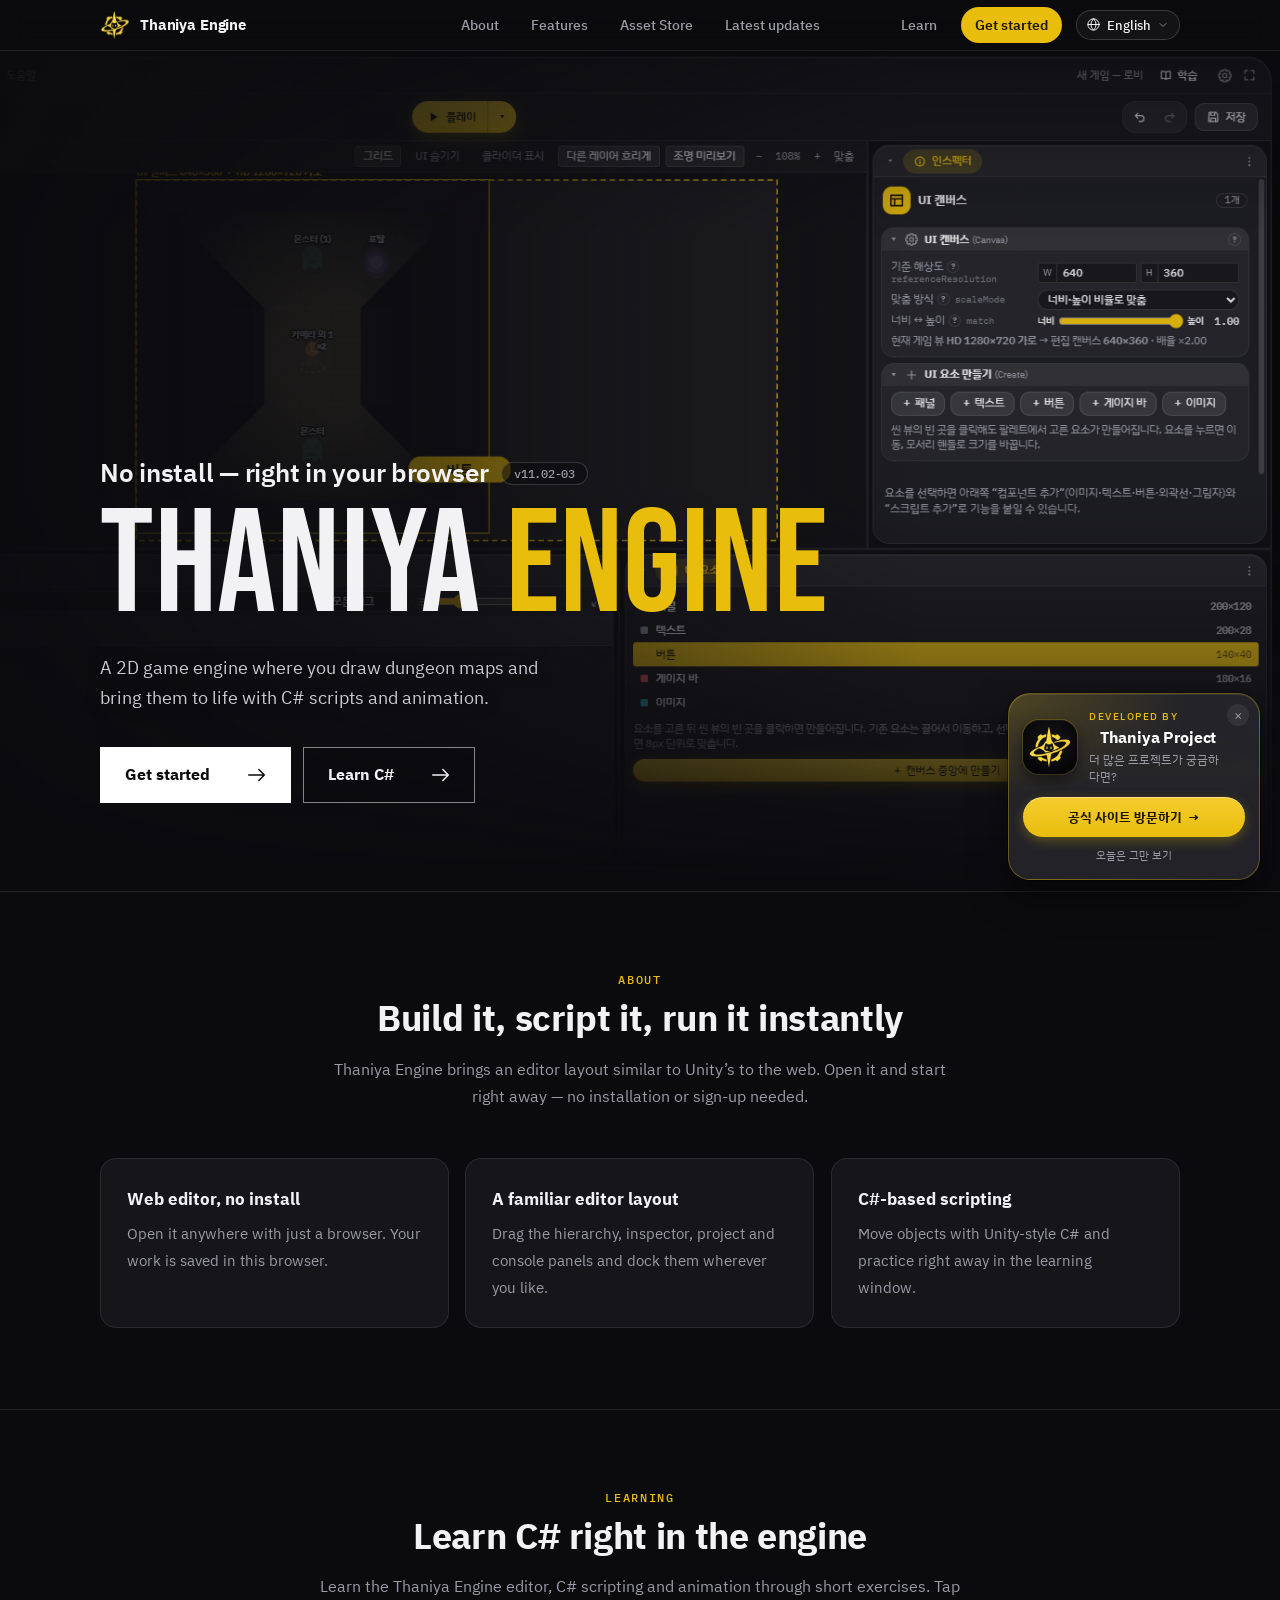
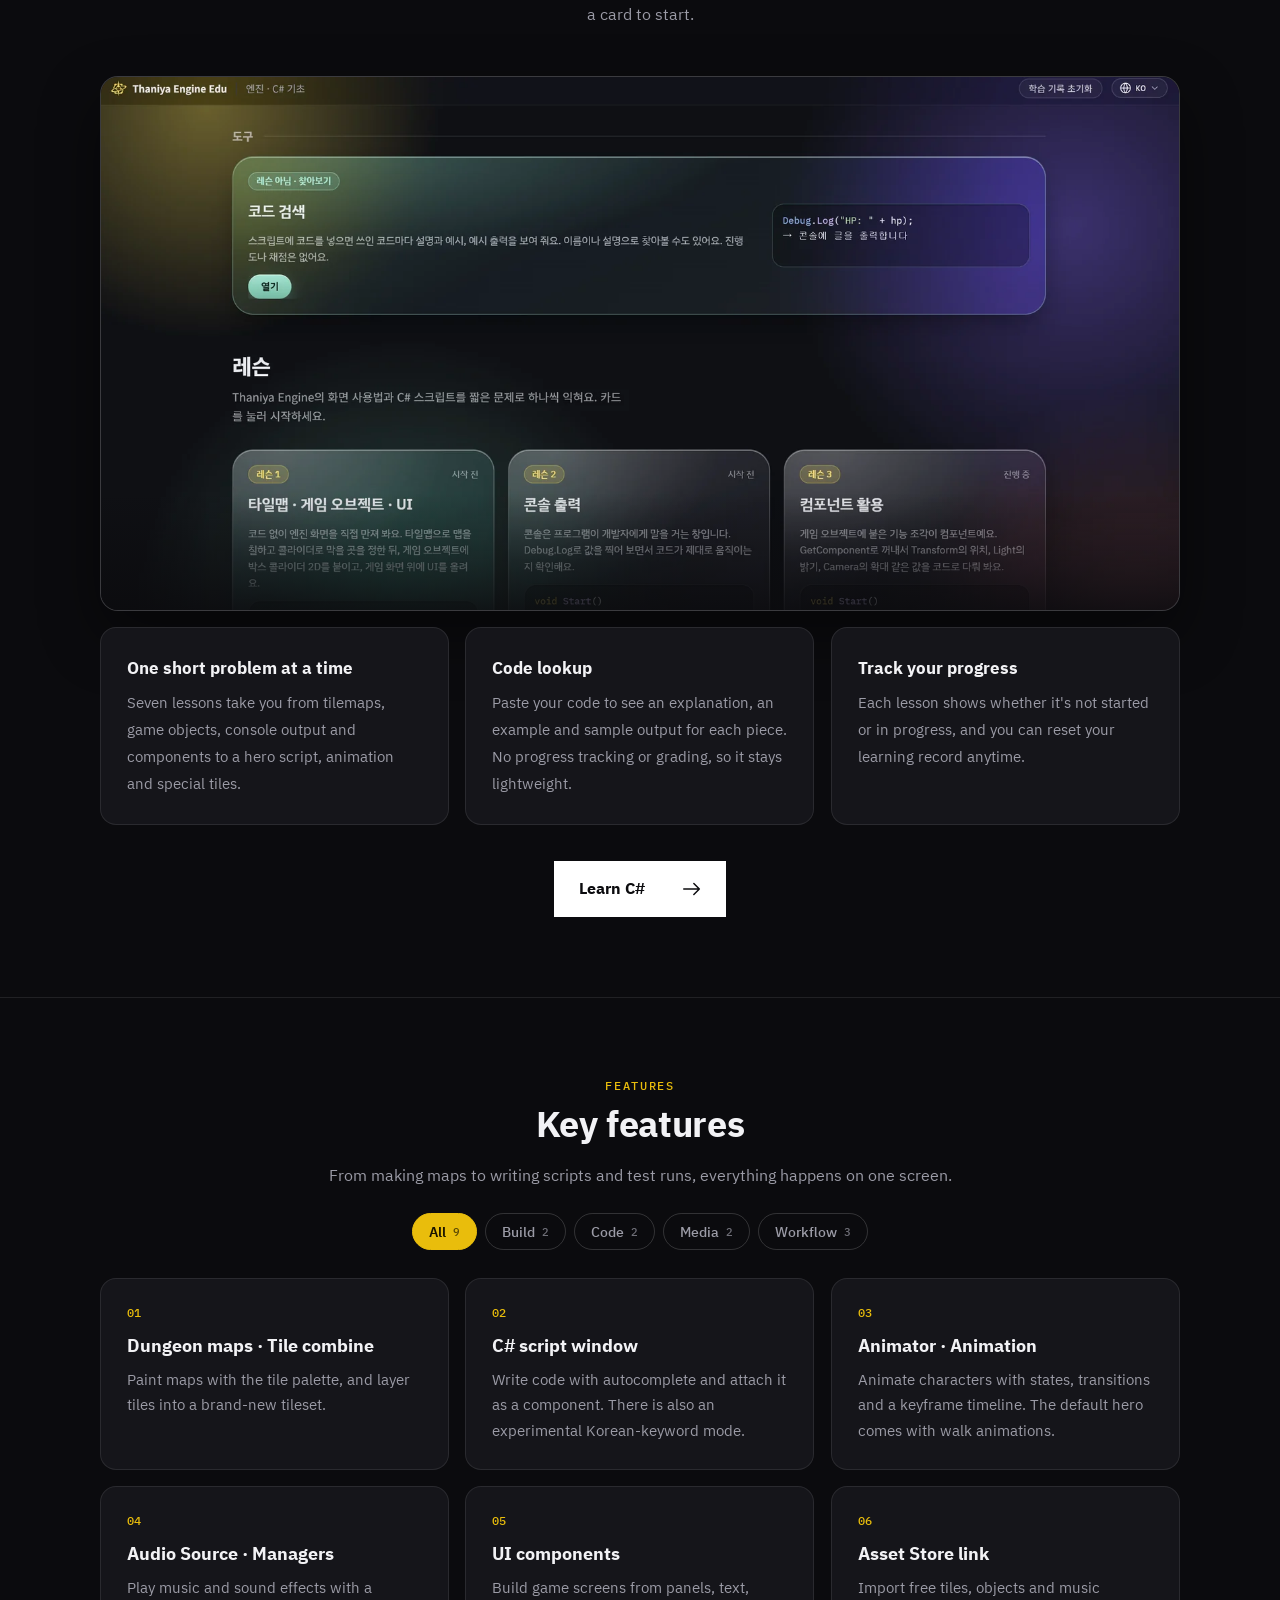
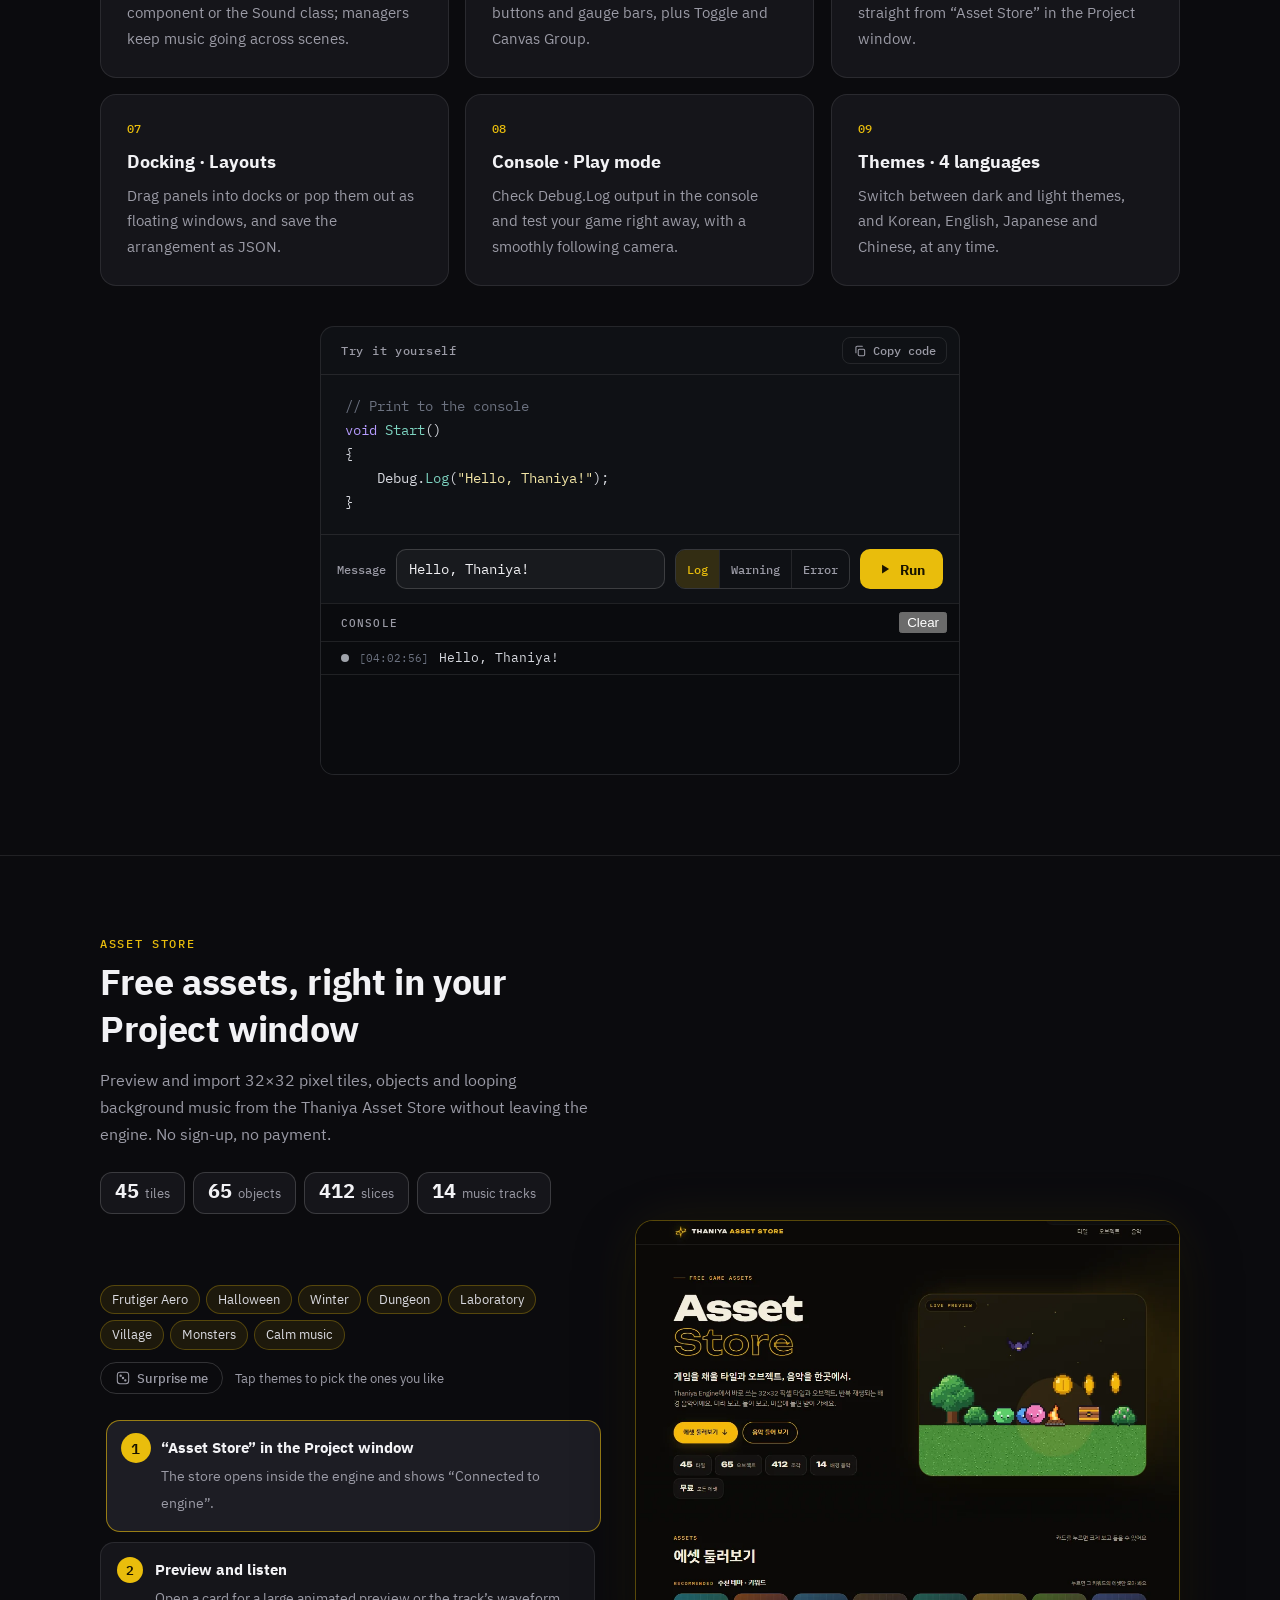
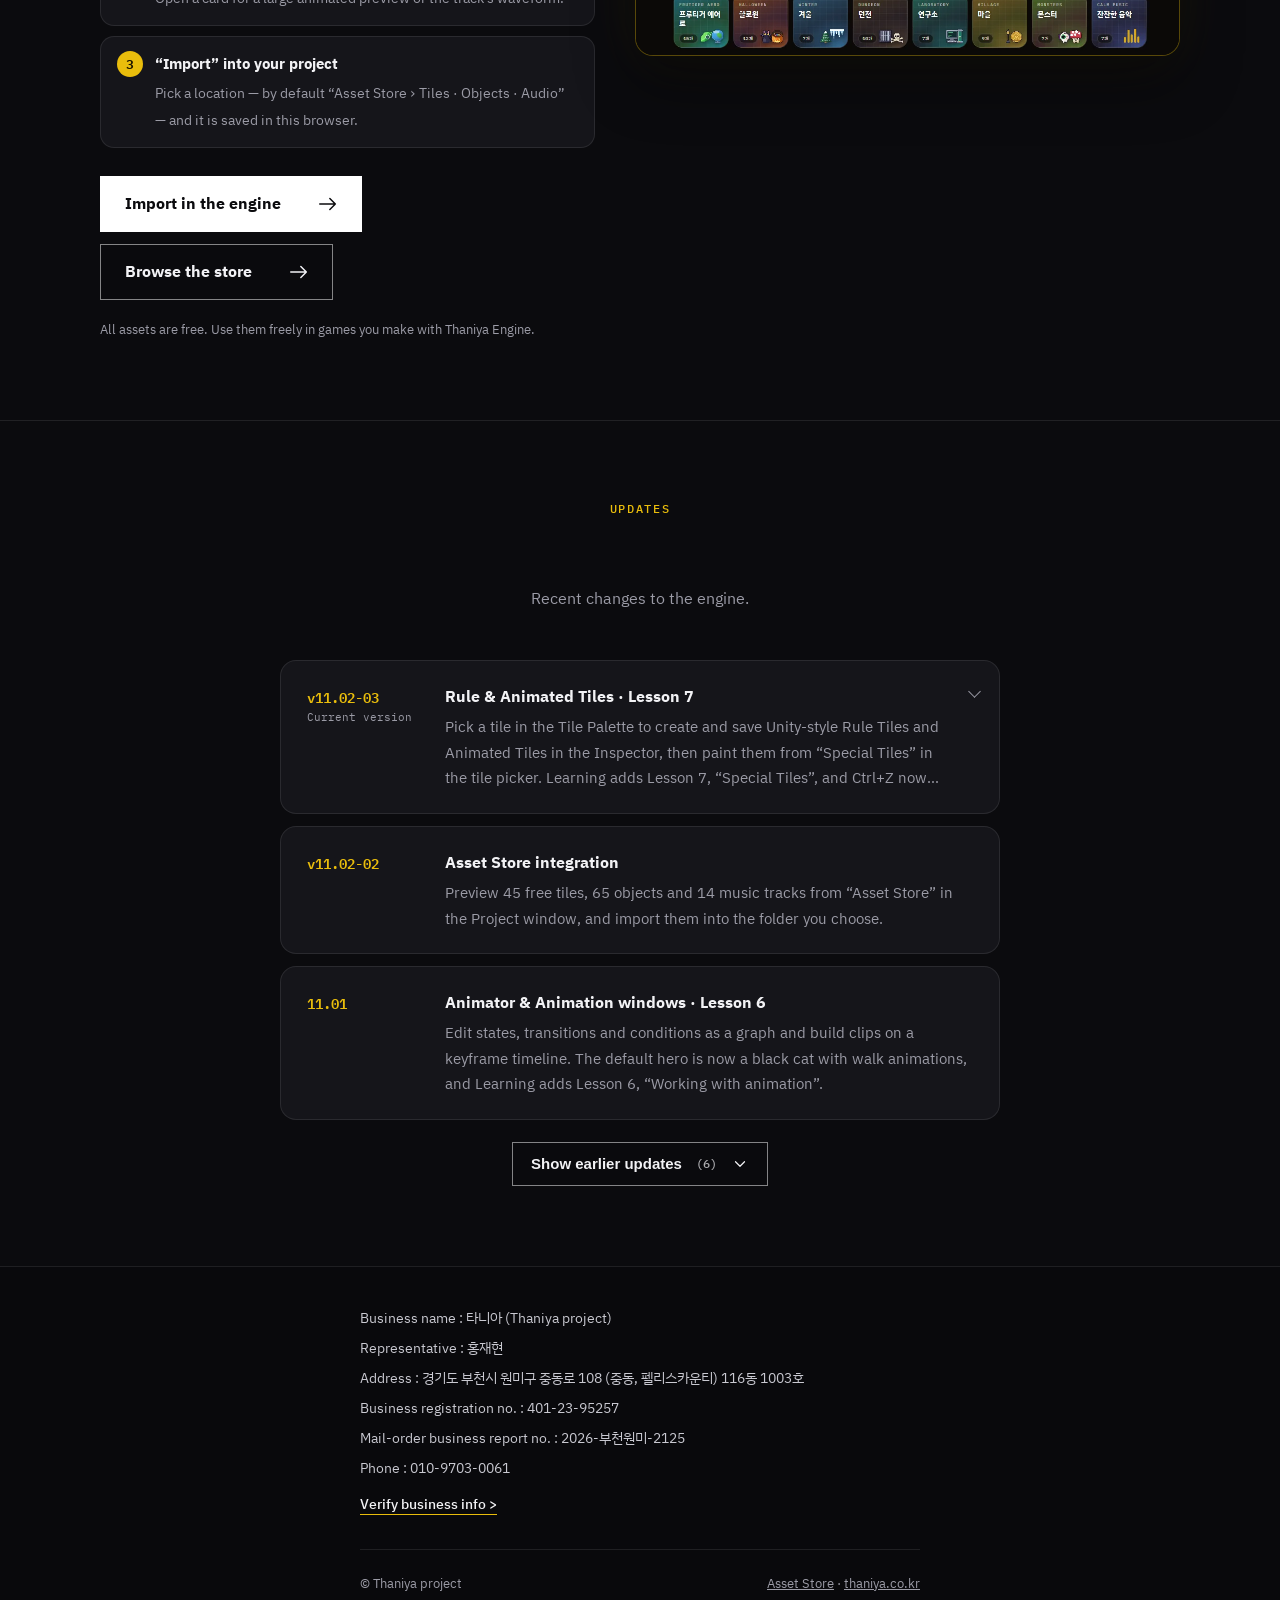
==== commit 84647125: "인덱스 개편 및 학습 접근성 향상, 학습 페이지 개편" ====
--- a/index.html
+++ b/index.html
@@ -28,22 +28,22 @@
 
 /* 헤더: 메뉴는 가운데, 학습/시작하기는 오른쪽 */
 header{position:sticky;top:0;z-index:20;background:rgba(11,11,14,.82);-webkit-backdrop-filter:blur(14px);backdrop-filter:blur(14px);border-bottom:1px solid var(--line)}
-.hbar{display:grid;grid-template-columns:1fr auto 1fr;align-items:center;min-height:60px;gap:8px}
+.hbar{display:grid;grid-template-columns:1fr auto 1fr;align-items:center;min-height:50px;gap:8px}
 .hc{display:flex;align-items:center;justify-content:center;gap:4px}
-.hr{display:flex;align-items:center;justify-content:flex-end;gap:4px}
-header a{text-decoration:none;color:var(--mute);padding:8px 18px;border-radius:999px;font-size:15px;font-weight:500;white-space:nowrap;transition:color .15s,background .15s}
+.hr{display:flex;align-items:center;justify-content:flex-end;gap:4px;--tl-h:30px}
+header a{text-decoration:none;color:var(--mute);padding:6px 14px;border-radius:999px;font-size:14px;font-weight:500;white-space:nowrap;transition:color .15s,background .15s}
 header a:hover{color:var(--fg);background:rgba(255,255,255,.07)}
 header a.cta{color:var(--accent-fg);background:var(--accent);font-weight:600;margin-left:6px}
 header a.cta:hover{background:#f5cc2a}
-header .brand{justify-self:start;display:inline-flex;align-items:center;gap:10px;padding:6px 12px 6px 0;color:var(--fg);font-weight:700;font-size:16px;letter-spacing:-.01em}
-.brand img{display:block;width:36px;height:36px;flex:none}
+header .brand{justify-self:start;display:inline-flex;align-items:center;gap:10px;padding:4px 10px 4px 0;color:var(--fg);font-weight:700;font-size:15px;letter-spacing:-.01em}
+.brand img{display:block;width:30px;height:30px;flex:none}
 
 /* 언어 선택 (오른쪽 상단) */
 .lang{position:relative;margin-left:6px}
-.lang-btn{display:inline-flex;align-items:center;gap:7px;height:38px;padding:0 12px 0 11px;border-radius:999px;border:1px solid var(--line2);background:rgba(255,255,255,.04);color:var(--fg);font:500 14px var(--f);cursor:pointer;transition:background .15s,border-color .15s}
+.lang-btn{display:inline-flex;align-items:center;gap:6px;height:30px;padding:0 10px 0 9px;border-radius:999px;border:1px solid var(--line2);background:rgba(255,255,255,.04);color:var(--fg);font:500 13px var(--f);cursor:pointer;transition:background .15s,border-color .15s}
 .lang-btn:hover,.lang-btn[aria-expanded="true"]{background:rgba(255,255,255,.1);border-color:rgba(255,255,255,.28)}
-.lang-btn svg{width:17px;height:17px;flex:none;fill:none;stroke:currentColor;stroke-width:1.6;stroke-linecap:round;stroke-linejoin:round}
-.lang-btn .chev{width:14px;height:14px;color:var(--mute);transition:transform .15s}
+.lang-btn svg{width:15px;height:15px;flex:none;fill:none;stroke:currentColor;stroke-width:1.6;stroke-linecap:round;stroke-linejoin:round}
+.lang-btn .chev{width:12px;height:12px;color:var(--mute);transition:transform .15s}
 .lang-btn[aria-expanded="true"] .chev{transform:rotate(180deg)}
 .lang-code{display:none;font:500 12px var(--m)}
 .lang-menu{position:absolute;right:0;top:calc(100% + 8px);z-index:30;min-width:150px;margin:0;padding:6px;list-style:none;background:var(--raised);border:1px solid var(--line2);border-radius:14px;box-shadow:0 18px 40px rgba(0,0,0,.5)}
@@ -125,25 +125,25 @@
   .hbar{grid-template-columns:auto 1fr auto;grid-template-areas:"l c r";padding-block:6px;gap:4px}
   header .brand{grid-area:l;padding:4px 6px 4px 0}
   .brand span{display:none}
-  .brand img{width:30px;height:30px}
+  .brand img{width:26px;height:26px}
   .hc{grid-area:c;justify-content:flex-start}
   .hr{grid-area:r}
-  header a{padding:8px 10px;font-size:14px}
+  header a{padding:6px 9px;font-size:13px}
 }
 @media (max-width:480px){
   .hbar{gap:2px}
-  header a{padding:8px 6px;font-size:13px}
-  header a.cta{margin-left:2px;padding:8px 11px}
+  header a{padding:5px 5px;font-size:12px}
+  header a.cta{margin-left:2px;padding:5px 9px}
   header .brand{padding:4px 4px 4px 0}
-  .brand img{width:28px;height:28px}
+  .brand img{width:24px;height:24px}
 }
 @media (max-width:560px){
   html{scroll-padding-top:104px}
   .hbar{grid-template-columns:1fr auto;grid-template-areas:"l r" "c c";row-gap:0;padding-block:6px 0}
   .hc{justify-content:center;border-top:1px solid var(--line);padding:2px 0;margin-inline:-4px}
   .lang-name{display:none}.lang-code{display:inline}
-  .lang-btn{height:34px;padding:0 9px;gap:5px}
-  header a{font-size:14px}
+  .lang-btn{height:28px;padding:0 8px;gap:4px}
+  header a{font-size:13px}
 }
 @media (prefers-reduced-motion:reduce){html{scroll-behavior:auto}.btn,.card{transition:none}}
 
@@ -159,6 +159,7 @@
 
 /* 에셋 스토어 소개 */
 .st-grid{display:grid;grid-template-columns:minmax(0,1fr) minmax(0,1.1fr);gap:40px;align-items:start}
+.st-fig{align-self:stretch;display:flex;flex-direction:column;justify-content:center}
 .st-copy .eyebrow,.st-copy h2,.st-copy .lead{text-align:left;margin-left:0}
 .st-copy .lead{margin-bottom:24px}
 .st-stats{display:flex;flex-wrap:wrap;gap:8px;margin:0 0 22px;padding:0;list-style:none}
@@ -166,17 +167,18 @@
 .st-stats b{font:700 20px/1 var(--f);color:var(--fg)}
 .st-stats li.free b{color:var(--accent)}
 .st-themes{display:flex;flex-wrap:wrap;gap:6px;margin:0 0 26px}
-.st-themes span{padding:4px 11px;border-radius:999px;font-size:13px;color:#d9d9e0;background:rgba(233,189,12,.08);border:1px solid rgba(233,189,12,.28)}
+.st-themes button{font:inherit;font-size:13px;line-height:1.5;cursor:pointer;padding:4px 11px;border-radius:999px;color:#d9d9e0;background:rgba(233,189,12,.08);border:1px solid rgba(233,189,12,.28);transition:background .15s,transform .15s,color .15s,border-color .15s}
+.st-themes button:hover{background:rgba(233,189,12,.18);transform:translateY(-2px)}
 .st-steps{margin:0 0 28px;padding:0;list-style:none;display:grid;gap:10px;counter-reset:st}
 .st-steps li{position:relative;padding:14px 16px 14px 54px;background:var(--panel);border:1px solid var(--line);border-radius:14px;counter-increment:st}
 .st-steps li::before{content:counter(st);position:absolute;left:16px;top:14px;width:26px;height:26px;display:grid;place-items:center;border-radius:50%;font:600 13px var(--m);color:var(--accent-fg);background:var(--accent)}
 .st-steps b{display:block;font-size:15px;margin-bottom:2px}
 .st-steps span{color:var(--mute);font-size:14px}
-.st-shot{position:sticky;top:84px;margin:0;border:1px solid rgba(233,189,12,.35);border-radius:18px;overflow:hidden;background:#0a0907;box-shadow:0 24px 60px rgba(0,0,0,.45),0 0 60px rgba(233,189,12,.08)}
+.st-shot{position:sticky;top:var(--st-top,84px);margin:0;border:1px solid rgba(233,189,12,.35);border-radius:18px;overflow:hidden;background:#0a0907;box-shadow:0 24px 60px rgba(0,0,0,.45),0 0 60px rgba(233,189,12,.08)}
 .st-shot img{display:block;width:100%;height:auto}
 .st-btns{display:flex;gap:12px;flex-wrap:wrap}
 .st-lic{margin:18px 0 0;font-size:13px;color:var(--mute)}
-@media (max-width:820px){.st-grid{grid-template-columns:1fr;gap:28px}.st-shot{order:-1;position:relative;top:auto}}
+@media (max-width:820px){.st-grid{grid-template-columns:1fr;gap:28px}.st-fig{order:-1}.st-shot{position:relative;top:auto}}
 
 /* ---------- THANIYA POPUP ---------- */
 .tp-popup{position:fixed;right:20px;bottom:20px;z-index:100;width:252px;padding:14px 14px 12px;border-radius:22px;color:var(--fg);
@@ -201,11 +203,168 @@
 .tp-skip:hover{color:var(--fg)}
 @media (max-width:640px){.tp-popup{right:12px;bottom:12px;width:min(252px,calc(100vw - 24px))}}
 @media (prefers-reduced-motion:reduce){.tp-popup{transition:none}}
+
+/* ---------- 인터랙션 ---------- */
+.progress{position:absolute;left:0;right:0;bottom:-1px;height:2px;pointer-events:none}
+.progress i{display:block;height:100%;background:var(--accent);transform-origin:0 50%;transform:scaleX(var(--p,0))}
+header .hc a{position:relative}
+header a.on{color:var(--fg);background:rgba(255,255,255,.07)}
+header .hc a.on::after{content:"";position:absolute;left:50%;bottom:3px;width:14px;height:2px;margin-left:-7px;border-radius:2px;background:var(--accent)}
+.brand img{transition:transform .35s cubic-bezier(.2,.9,.3,1.4)}
+.brand:hover img{transform:rotate(-12deg) scale(1.1)}
+
+/* 첫 화면 등장 · 마우스를 따라 움직이는 히어로 */
+@keyframes up{from{opacity:0;translate:0 22px}to{opacity:1;translate:0 0}}
+.hero-copy>*{animation:up .8s cubic-bezier(.2,.7,.2,1) both}
+.hero-copy>.kick{animation-delay:.05s}.hero-copy>h1{animation-delay:.15s}.hero-copy>.sub{animation-delay:.25s}.hero-copy>.btns{animation-delay:.35s}
+.hero-media img{transition:transform .5s ease-out;will-change:transform}
+.hero-glow{position:absolute;inset:0;z-index:-1;pointer-events:none;opacity:0;transition:opacity .4s;background:radial-gradient(420px circle at var(--gx,70%) var(--gy,40%),rgba(233,189,12,.16),transparent 70%)}
+@media (hover:hover){.hero:hover .hero-glow{opacity:1}}
+.hero h1 em{cursor:pointer;display:inline-block;transition:transform .2s cubic-bezier(.2,.9,.3,1.4)}
+.hero h1 em:hover{transform:translateY(-4px) rotate(-1.5deg)}
+.hero h1 em:active{transform:scale(.97)}
+.pxl{position:fixed;z-index:200;width:8px;height:8px;pointer-events:none;margin:-4px 0 0 -4px}
+
+/* 스크롤 등장 */
+html body .rv{opacity:0;translate:0 26px;transition:opacity .7s ease var(--d,0s),translate .7s cubic-bezier(.2,.7,.2,1) var(--d,0s),border-color .2s,transform .2s ease-out}
+html body .rv.in{opacity:1;translate:0 0}
+
+/* 마우스를 따라 기울고 빛나는 카드 */
+.tilt{transform:perspective(900px) rotateX(var(--rx,0deg)) rotateY(var(--ry,0deg));transition:transform .2s ease-out,border-color .2s,opacity .22s,scale .22s}
+.card{transition:border-color .2s,opacity .22s,scale .22s,transform .2s ease-out}
+.glow{position:relative}
+.glow::after{content:"";position:absolute;inset:0;border-radius:inherit;pointer-events:none;opacity:0;transition:opacity .25s;background:radial-gradient(260px circle at var(--mx,50%) var(--my,50%),rgba(233,189,12,.14),transparent 70%)}
+.glow:hover::after{opacity:1}
+
+/* 버튼 물결 */
+.btn,.chip{position:relative;overflow:hidden}
+.rip{position:absolute;border-radius:50%;background:currentColor;opacity:.22;transform:scale(0);animation:rip .55s ease-out forwards;pointer-events:none}
+@keyframes rip{to{transform:scale(1);opacity:0}}
+.btn.sm{height:44px;gap:14px;padding:0 18px;font-size:15px}
+.btn.sm svg{width:18px;height:18px}
+.btn[aria-expanded="true"] svg.dn{transform:rotate(180deg)}
+.btn:hover svg.dn{transform:translateY(2px)}
+.btn[aria-expanded="true"]:hover svg.dn{transform:rotate(180deg) translateY(2px)}
+
+/* 기능 필터 */
+.chips{display:flex;flex-wrap:wrap;justify-content:center;gap:8px;margin:-24px 0 28px}
+.chip{display:inline-flex;align-items:center;font:500 14px var(--f);padding:8px 16px;border-radius:999px;border:1px solid var(--line2);background:transparent;color:var(--mute);cursor:pointer;transition:color .15s,border-color .15s,background .15s}
+.chip:hover{color:var(--fg);border-color:rgba(233,189,12,.5)}
+.chip[aria-pressed="true"]{background:var(--accent);border-color:var(--accent);color:var(--accent-fg);font-weight:600}
+.chip b{font:500 11px var(--m);margin-left:7px;opacity:.7}
+.card.out{opacity:0;scale:.95;pointer-events:none}
+.card[hidden]{display:none}
+
+/* 직접 실행해 보기 */
+.play{max-width:640px;margin:40px auto 0;border:1px solid var(--line);border-radius:14px;overflow:hidden;background:#0f1115}
+.play-bar{display:flex;align-items:center;justify-content:space-between;gap:12px;padding:10px 12px 10px 20px;border-bottom:1px solid var(--line);font:500 12px var(--m);letter-spacing:.06em;color:var(--mute)}
+.play-bar button,.play-in button.cl{display:inline-flex;align-items:center;gap:6px;font:500 12px var(--m);color:var(--mute);background:none;border:1px solid var(--line);border-radius:8px;padding:5px 10px;cursor:pointer;transition:color .15s,border-color .15s,background .15s}
+.play-bar button:hover{color:var(--fg);border-color:var(--line2);background:rgba(255,255,255,.05)}
+.play-bar svg{width:14px;height:14px;fill:none;stroke:currentColor;stroke-width:1.8;stroke-linecap:round;stroke-linejoin:round}
+.play pre{margin:0;max-width:none;border:0;border-radius:0;background:transparent}
+.play-in{display:flex;flex-wrap:wrap;align-items:center;gap:10px;padding:14px 16px;border-top:1px solid var(--line)}
+.play-in label{font:500 12px var(--m);color:var(--mute)}
+.play-in input{flex:1 1 180px;min-width:0;height:40px;padding:0 12px;border-radius:10px;border:1px solid var(--line2);background:rgba(255,255,255,.04);color:var(--fg);font:400 14px var(--m);outline:none;transition:border-color .15s}
+.play-in input:focus{border-color:var(--accent)}
+.seg{display:inline-flex;border:1px solid var(--line2);border-radius:10px;overflow:hidden}
+.seg button{font:500 12px var(--m);padding:0 11px;height:38px;color:var(--mute);background:none;border:0;cursor:pointer;transition:background .15s,color .15s}
+.seg button+button{border-left:1px solid var(--line)}
+.seg button:hover{color:var(--fg);background:rgba(255,255,255,.06)}
+.seg button[aria-checked="true"]{background:rgba(233,189,12,.16);color:var(--accent)}
+.run{display:inline-flex;align-items:center;gap:8px;height:40px;padding:0 18px;border:0;border-radius:10px;background:var(--accent);color:var(--accent-fg);font:700 14px var(--f);cursor:pointer;transition:background .15s,transform .1s}
+.run:hover{background:#f5cc2a}.run:active{transform:scale(.97)}
+.run svg{width:14px;height:14px;fill:currentColor}
+.con{border-top:1px solid var(--line);background:#0a0b0e}
+.con-h{display:flex;align-items:center;justify-content:space-between;padding:8px 12px 8px 20px;font:500 11px var(--m);letter-spacing:.1em;text-transform:uppercase;color:var(--mute);border-bottom:1px solid var(--line)}
+.con ul{list-style:none;margin:0;padding:0;height:132px;overflow:auto;font:400 13px/1.5 var(--m)}
+.con ul:empty::before{content:attr(data-empty);display:block;padding:14px 20px;color:var(--mute)}
+.con li{display:flex;align-items:center;gap:10px;padding:6px 20px;border-bottom:1px solid var(--line);color:#d7d9df;animation:pop .3s ease}
+.con li::before{content:"";flex:none;width:8px;height:8px;border-radius:50%;background:#a0a4ab}
+.con li.warn::before{background:#e8a33d}.con li.warn{color:#f3d58f}
+.con li.error::before{background:#ea6773}.con li.error{color:#ff9aa3}
+.con li .ct{flex:none;color:#6c7280;font-size:11px}
+.con li .tx{flex:1;min-width:0;white-space:pre-wrap;word-break:break-all}
+.con li .bd{flex:none;min-width:22px;padding:0 7px;border-radius:999px;background:rgba(255,255,255,.12);font:600 11px/18px var(--m);text-align:center}
+@keyframes pop{from{opacity:0;translate:-8px 0;background:rgba(233,189,12,.16)}to{opacity:1;translate:0 0}}
+
+/* 에셋 스토어: 숫자 · 단계 · 테마 */
+.st-stats li{transition:transform .2s,border-color .2s}
+.st-stats li:hover{transform:translateY(-3px);border-color:rgba(233,189,12,.5)}
+.st-themes button.on{background:var(--accent);border-color:var(--accent);color:var(--accent-fg)}
+.st-themes button.hot{background:rgba(233,189,12,.32);transform:translateY(-2px)}
+.st-tools{display:flex;flex-wrap:wrap;align-items:center;gap:12px;margin:-14px 0 26px}
+.st-tools .chip{padding:6px 14px;font-size:13px}
+.st-tools .chip svg{width:16px;height:16px;margin-right:6px;fill:none;stroke:currentColor;stroke-width:1.6;stroke-linecap:round;stroke-linejoin:round}
+.st-pick{font-size:13px;color:var(--mute);min-height:20px}
+.st-steps li{cursor:pointer;transition:border-color .25s,background .25s,transform .25s}
+.st-steps li:hover{border-color:rgba(233,189,12,.35)}
+.st-steps li.on{border-color:rgba(233,189,12,.6);background:var(--raised);transform:translateX(6px)}
+.st-steps li::before{transition:transform .25s}
+.st-steps li.on::before{transform:scale(1.15)}
+.st-steps.auto li.on::after{content:"";position:absolute;left:16px;right:16px;bottom:0;height:2px;border-radius:2px;background:var(--accent);transform-origin:0 50%;animation:stbar 4s linear forwards}
+@keyframes stbar{from{transform:scaleX(0)}to{transform:scaleX(1)}}
+.st-fig .st-shot{width:100%}
+
+/* 크게 보기 가능한 스크린샷 */
+.zoomable{cursor:zoom-in}
+.zbadge{position:absolute;top:12px;right:12px;z-index:2;display:inline-flex;align-items:center;gap:6px;padding:6px 12px;border-radius:999px;font-size:12px;font-weight:500;color:#fff;background:rgba(11,11,14,.62);border:1px solid rgba(255,255,255,.2);-webkit-backdrop-filter:blur(8px);backdrop-filter:blur(8px);opacity:0;translate:0 -4px;transition:opacity .2s,translate .2s;pointer-events:none}
+.zbadge svg{width:14px;height:14px;fill:none;stroke:currentColor;stroke-width:1.8;stroke-linecap:round}
+.zoomable:hover .zbadge,.zoomable:focus-visible .zbadge{opacity:1;translate:0 0}
+@media (hover:none){.zbadge{opacity:1;translate:0 0}}
+
+/* 이미지 뷰어 */
+.lb{border:0;padding:0;margin:0;max-width:none;max-height:none;width:100vw;height:100vh;height:100dvh;background:transparent;color:#fff;overflow:hidden}
+.lb::backdrop{background:rgba(5,5,8,.9);-webkit-backdrop-filter:blur(6px);backdrop-filter:blur(6px)}
+.lb-top{position:absolute;top:0;left:0;right:0;z-index:2;display:flex;align-items:center;gap:14px;padding:12px 16px 12px 24px;font-size:14px}
+.lb-cap{flex:1;min-width:0;overflow:hidden;text-overflow:ellipsis;white-space:nowrap;color:#d6d6de}
+.lb-count{font:500 12px var(--m);color:#9b9ba6}
+.lb-btn{display:grid;place-items:center;width:42px;height:42px;padding:0;border-radius:50%;border:1px solid rgba(255,255,255,.2);background:rgba(255,255,255,.08);color:#fff;cursor:pointer;transition:background .15s,transform .15s}
+.lb-btn:hover{background:rgba(255,255,255,.2)}
+.lb-btn svg{width:20px;height:20px;fill:none;stroke:currentColor;stroke-width:1.8;stroke-linecap:round;stroke-linejoin:round}
+.lb-nav{position:absolute;top:50%;z-index:2;margin-top:-21px}
+.lb-nav.prev{left:14px}.lb-nav.next{right:14px}
+.lb-nav:hover{transform:scale(1.08)}
+.lb-stage{position:absolute;inset:64px 72px 28px;display:grid;place-items:center;overflow:hidden}
+.lb-stage img{display:block;max-width:100%;max-height:100%;object-fit:contain;border-radius:10px;cursor:zoom-in;transition:transform .3s ease;transform-origin:var(--ox,50%) var(--oy,50%);-webkit-user-select:none;user-select:none}
+.lb.zoom .lb-stage img{transform:scale(2.2);cursor:zoom-out}
+.lb[open]{animation:lbin .25s ease}
+@keyframes lbin{from{opacity:0}to{opacity:1}}
+body.lb-open{overflow:hidden}
+@media (max-width:640px){.lb-stage{inset:60px 8px 16px}.lb-nav{top:auto;bottom:18px;margin:0}.lb-nav.prev{left:20px}.lb-nav.next{right:20px}}
+
+/* 최신 업데이트: 더 보기 · 펼치기 */
+.log article{position:relative;transition:border-color .2s}
+.log p{display:-webkit-box;-webkit-box-orient:vertical;-webkit-line-clamp:3;overflow:hidden}
+.log article.open p{display:block;-webkit-line-clamp:unset}
+.log article.exp{cursor:pointer;padding-right:46px}
+.log article.exp:hover{border-color:rgba(233,189,12,.4)}
+.log article.exp::before{content:"";position:absolute;right:20px;top:26px;width:8px;height:8px;border-right:1.6px solid var(--mute);border-bottom:1.6px solid var(--mute);rotate:45deg;transition:rotate .25s,top .25s}
+.log article.exp.open::before{rotate:225deg;top:30px}
+.log article[hidden]{display:none}
+.log article.pop{animation:up .5s cubic-bezier(.2,.7,.2,1) both;animation-delay:var(--d,0s)}
+.log-more{display:flex;justify-content:center;margin-top:22px}
+.log-more .btn i{font:500 12px var(--m);font-style:normal;opacity:.7}
+
+/* 맨 위로 */
+.totop{position:fixed;left:20px;bottom:20px;z-index:90;display:grid;place-items:center;width:44px;height:44px;padding:0;border-radius:50%;border:1px solid var(--line2);background:var(--raised);color:var(--fg);cursor:pointer;opacity:0;translate:0 12px;pointer-events:none;transition:opacity .25s,translate .25s,background .15s,color .15s,border-color .15s}
+.totop.show{opacity:1;translate:0 0;pointer-events:auto}
+.totop:hover{background:var(--accent);color:var(--accent-fg);border-color:var(--accent)}
+.totop svg{width:20px;height:20px;fill:none;stroke:currentColor;stroke-width:1.8;stroke-linecap:round;stroke-linejoin:round}
+@media (max-width:640px){.totop{left:12px;bottom:12px}}
+
+@media (prefers-reduced-motion:reduce){
+  .hero-copy>*,.log article.pop,.con li,.lb[open]{animation:none}
+  html body .rv{opacity:1;translate:none;transition:none}
+  .tilt,.hero-media img,.st-steps li,.chip,.totop{transition:none}
+  .st-steps.auto li.on::after{animation:none;transform:none}
+}
+@media print{html body .rv{opacity:1;translate:none}.totop,.tp-popup,.progress{display:none}}
 </style>
 </head>
 <body>
 
 <header>
+  <div class="progress" id="prog" aria-hidden="true"><i></i></div>
   <div class="wrap hbar">
     <div class="brand"><img src="assets/thaniya-logo.png" width="36" height="36" alt=""><span>Thaniya Engine</span></div>
     <nav class="hc" aria-label="주 메뉴" data-i18n-aria="nav.aria">
@@ -238,9 +397,10 @@
 <main>
   <div class="hero">
     <div class="hero-media"><img src="assets/engine-screenshot.png" width="1908" height="905" alt="Thaniya Engine 에디터 화면: 계층 구조, 씬 뷰, 인스펙터, 프로젝트 패널" data-i18n-alt="hero.alt"></div>
+    <div class="hero-glow" aria-hidden="true"></div>
     <div class="hero-copy">
       <p class="kick"><span data-i18n="hero.kick">설치 없이, 브라우저에서 바로</span> <span class="ver">v11.02-03</span></p>
-      <h1>Thaniya <em>Engine</em></h1>
+      <h1>Thaniya <em id="heroEm">Engine</em></h1>
       <p class="sub" data-i18n="hero.sub">던전 맵을 그리고, C# 스크립트로 직접 움직여 보는 2D 게임 엔진.</p>
       <div class="btns">
         <a class="btn main" href="mypage.html"><span data-i18n="nav.start">시작하기</span> <svg viewBox="0 0 24 24" aria-hidden="true"><path d="M3 12h17M14 6l6 6-6 6"/></svg></a>
@@ -268,7 +428,8 @@
       <div class="eyebrow">Learning</div>
       <h2 data-i18n="learn.h2">엔진 안에서 C#을 배워요</h2>
       <p class="lead" data-i18n="learn.lead">Thaniya Engine의 화면 사용법과 C# 스크립트를 짧은 문제로 하나씩 익혀요. 카드를 눌러 바로 시작하세요.</p>
-      <figure class="lrn-shot">
+      <figure class="lrn-shot zoomable" tabindex="0" role="button" aria-label="이미지 크게 보기" data-i18n-aria="lb.open">
+        <span class="zbadge" aria-hidden="true"><svg viewBox="0 0 24 24"><circle cx="11" cy="11" r="6.5"/><path d="M16 16l5 5M11 8.5v5M8.5 11h5"/></svg><span data-i18n="lb.zoom">크게 보기</span></span>
         <img src="assets/learning-screenshot.webp" width="1600" height="792" loading="lazy" decoding="async" alt="Thaniya Engine Edu 학습 화면: 코드 검색 도구와 레슨 카드" data-i18n-alt="learn.alt">
       </figure>
       <div class="about">
@@ -287,22 +448,47 @@
       <div class="eyebrow">Features</div>
       <h2 data-i18n="feat.h2">주요 기능</h2>
       <p class="lead" data-i18n="feat.lead">맵 제작부터 스크립트 작성, 테스트 실행까지 한 화면에서 이어집니다.</p>
-      <div class="feat">
-        <div class="card"><div class="n">01</div><h3 data-i18n="f1.t">던전 맵 · 타일 합치기</h3><p data-i18n="f1.d">타일 팔레트로 맵을 그리고, 여러 타일을 겹쳐 새 타일셋으로 저장합니다.</p></div>
-        <div class="card"><div class="n">02</div><h3 data-i18n="f2.t">C# 스크립트 창</h3><p data-i18n="f2.d">자동완성과 함께 코드를 쓰고 컴포넌트로 붙여 실행합니다. 한글로 쓰는 실험 기능도 있어요.</p></div>
-        <div class="card"><div class="n">03</div><h3 data-i18n="f3.t">애니메이터 · 애니메이션</h3><p data-i18n="f3.d">상태와 전환, 키프레임 타임라인으로 캐릭터를 움직입니다. 기본 주인공은 걷기 애니메이션이 들어 있어요.</p></div>
-        <div class="card"><div class="n">04</div><h3 data-i18n="f4.t">오디오 소스 · 매니저</h3><p data-i18n="f4.d">배경 음악과 효과음을 컴포넌트와 Sound 스크립트로 재생하고, 매니저가 씬을 넘어 이어 줍니다.</p></div>
-        <div class="card"><div class="n">05</div><h3 data-i18n="f5.t">UI 컴포넌트</h3><p data-i18n="f5.d">패널 · 텍스트 · 버튼 · 게이지 바에 토글과 캔버스 그룹을 더해 게임 화면을 꾸밉니다.</p></div>
-        <div class="card"><div class="n">06</div><h3 data-i18n="f6.t">에셋 스토어 연결</h3><p data-i18n="f6.d">프로젝트 창의 「에셋스토어」에서 무료 타일 · 오브젝트 · 음악을 바로 불러옵니다.</p></div>
-        <div class="card"><div class="n">07</div><h3 data-i18n="f7.t">패널 도킹 · 레이아웃</h3><p data-i18n="f7.d">패널을 도크에 끌어다 놓거나 떠 있는 창으로 꺼내고, 배치를 JSON으로 저장합니다.</p></div>
-        <div class="card"><div class="n">08</div><h3 data-i18n="f8.t">콘솔 · 플레이 모드</h3><p data-i18n="f8.d">Debug.Log 출력을 콘솔에서 확인하고, 카메라가 부드럽게 따라가는 게임을 바로 테스트합니다.</p></div>
-        <div class="card"><div class="n">09</div><h3 data-i18n="f9.t">테마 · 4개 국어</h3><p data-i18n="f9.d">다크 · 라이트 테마와 한국어 · English · 日本語 · 中文을 언제든 바꿉니다.</p></div>
+      <div class="chips" role="group" aria-label="기능 분류" data-i18n-aria="flt.aria">
+        <button type="button" class="chip" data-f="all" aria-pressed="true"><span data-i18n="flt.all">전체</span><b></b></button>
+        <button type="button" class="chip" data-f="build" aria-pressed="false"><span data-i18n="flt.build">만들기</span><b></b></button>
+        <button type="button" class="chip" data-f="code" aria-pressed="false"><span data-i18n="flt.code">코딩</span><b></b></button>
+        <button type="button" class="chip" data-f="media" aria-pressed="false"><span data-i18n="flt.media">미디어</span><b></b></button>
+        <button type="button" class="chip" data-f="flow" aria-pressed="false"><span data-i18n="flt.flow">작업 환경</span><b></b></button>
       </div>
-<pre><span class="c" data-i18n="code.c">// 콘솔에 출력해 보기</span>
+      <div class="feat" id="feat">
+        <div class="card" data-cat="build"><div class="n">01</div><h3 data-i18n="f1.t">던전 맵 · 타일 합치기</h3><p data-i18n="f1.d">타일 팔레트로 맵을 그리고, 여러 타일을 겹쳐 새 타일셋으로 저장합니다.</p></div>
+        <div class="card" data-cat="code"><div class="n">02</div><h3 data-i18n="f2.t">C# 스크립트 창</h3><p data-i18n="f2.d">자동완성과 함께 코드를 쓰고 컴포넌트로 붙여 실행합니다. 한글로 쓰는 실험 기능도 있어요.</p></div>
+        <div class="card" data-cat="media"><div class="n">03</div><h3 data-i18n="f3.t">애니메이터 · 애니메이션</h3><p data-i18n="f3.d">상태와 전환, 키프레임 타임라인으로 캐릭터를 움직입니다. 기본 주인공은 걷기 애니메이션이 들어 있어요.</p></div>
+        <div class="card" data-cat="media"><div class="n">04</div><h3 data-i18n="f4.t">오디오 소스 · 매니저</h3><p data-i18n="f4.d">배경 음악과 효과음을 컴포넌트와 Sound 스크립트로 재생하고, 매니저가 씬을 넘어 이어 줍니다.</p></div>
+        <div class="card" data-cat="build"><div class="n">05</div><h3 data-i18n="f5.t">UI 컴포넌트</h3><p data-i18n="f5.d">패널 · 텍스트 · 버튼 · 게이지 바에 토글과 캔버스 그룹을 더해 게임 화면을 꾸밉니다.</p></div>
+        <div class="card" data-cat="flow"><div class="n">06</div><h3 data-i18n="f6.t">에셋 스토어 연결</h3><p data-i18n="f6.d">프로젝트 창의 「에셋스토어」에서 무료 타일 · 오브젝트 · 음악을 바로 불러옵니다.</p></div>
+        <div class="card" data-cat="flow"><div class="n">07</div><h3 data-i18n="f7.t">패널 도킹 · 레이아웃</h3><p data-i18n="f7.d">패널을 도크에 끌어다 놓거나 떠 있는 창으로 꺼내고, 배치를 JSON으로 저장합니다.</p></div>
+        <div class="card" data-cat="code"><div class="n">08</div><h3 data-i18n="f8.t">콘솔 · 플레이 모드</h3><p data-i18n="f8.d">Debug.Log 출력을 콘솔에서 확인하고, 카메라가 부드럽게 따라가는 게임을 바로 테스트합니다.</p></div>
+        <div class="card" data-cat="flow"><div class="n">09</div><h3 data-i18n="f9.t">테마 · 4개 국어</h3><p data-i18n="f9.d">다크 · 라이트 테마와 한국어 · English · 日本語 · 中文을 언제든 바꿉니다.</p></div>
+      </div>
+<div class="play" id="play">
+        <div class="play-bar"><span data-i18n="pg.title">직접 실행해 보기</span>
+          <button type="button" id="pgCopy" aria-label="코드 복사" data-i18n-aria="pg.copy"><svg viewBox="0 0 24 24" aria-hidden="true"><rect x="9" y="9" width="11" height="11" rx="2"/><path d="M5 15V6a2 2 0 0 1 2-2h9"/></svg><span id="pgCopyT" data-i18n="pg.copy">코드 복사</span></button></div>
+<pre id="pgCode"><span class="c" data-i18n="code.c">// 콘솔에 출력해 보기</span>
 <span class="k">void</span> <span class="t">Start</span>()
 {
-    Debug.<span class="t">Log</span>(<span class="s">"Hello, Thaniya!"</span>);
+    Debug.<span class="t" id="pgFn">Log</span>(<span class="s" id="pgShown">"Hello, Thaniya!"</span>);
 }</pre>
+        <div class="play-in">
+          <label for="pgMsg" data-i18n="pg.label">출력할 문구</label>
+          <input id="pgMsg" type="text" value="Hello, Thaniya!" maxlength="60" autocomplete="off" spellcheck="false" placeholder="메시지를 입력하세요" data-i18n-ph="pg.ph">
+          <div class="seg" role="radiogroup" aria-label="로그 종류" data-i18n-aria="pg.type">
+            <button type="button" role="radio" aria-checked="true" data-k="Log">Log</button>
+            <button type="button" role="radio" aria-checked="false" data-k="LogWarning">Warning</button>
+            <button type="button" role="radio" aria-checked="false" data-k="LogError">Error</button>
+          </div>
+          <button type="button" class="run" id="pgRun"><svg viewBox="0 0 24 24" aria-hidden="true"><path d="M7 4.5v15l12-7.5z"/></svg><span data-i18n="pg.run">실행</span></button>
+        </div>
+        <div class="con">
+          <div class="con-h"><span data-i18n="pg.console">콘솔</span><button type="button" class="cl" id="pgClear" data-i18n="pg.clear">지우기</button></div>
+          <ul id="pgOut" role="log" aria-live="polite" data-empty="「실행」을 눌러 콘솔에 출력해 보세요"></ul>
+        </div>
+      </div>
     </div>
   </section>
 
@@ -312,8 +498,9 @@
         <div class="eyebrow">Asset Store</div>
         <h2 data-i18n="st.h2">무료 에셋을 프로젝트 창에서 바로</h2>
         <p class="lead" data-i18n="st.lead">Thaniya Asset Store의 32×32 픽셀 타일과 오브젝트, 반복 재생되는 배경 음악을 엔진 안에서 미리 보고 불러와요. 가입도 결제도 없어요.</p>
-        <ul class="st-stats"><li><b>45</b><span data-i18n="st.tile">타일</span></li><li><b>65</b><span data-i18n="st.obj">오브젝트</span></li><li><b>412</b><span data-i18n="st.slice">조각</span></li><li><b>14</b><span data-i18n="st.bgm">배경 음악</span></li><li class="free"><b data-i18n="st.free">무료</b><span data-i18n="st.all">모든 에셋</span></li></ul>
-        <div class="st-themes" aria-label="추천 테마" data-i18n-aria="st.themes"><span data-i18n="st.th0">프루티거 에어로</span><span data-i18n="st.th1">할로윈</span><span data-i18n="st.th2">겨울</span><span data-i18n="st.th3">던전</span><span data-i18n="st.th4">연구소</span><span data-i18n="st.th5">마을</span><span data-i18n="st.th6">몬스터</span><span data-i18n="st.th7">잔잔한 음악</span></div>
+        <ul class="st-stats"><li><b data-count="45">45</b><span data-i18n="st.tile">타일</span></li><li><b data-count="65">65</b><span data-i18n="st.obj">오브젝트</span></li><li><b data-count="412">412</b><span data-i18n="st.slice">조각</span></li><li><b data-count="14">14</b><span data-i18n="st.bgm">배경 음악</span></li><li class="free"><b data-i18n="st.free">무료</b><span data-i18n="st.all">모든 에셋</span></li></ul>
+        <div class="st-themes" aria-label="추천 테마" data-i18n-aria="st.themes"><button type="button" aria-pressed="false" data-i18n="st.th0">프루티거 에어로</button><button type="button" aria-pressed="false" data-i18n="st.th1">할로윈</button><button type="button" aria-pressed="false" data-i18n="st.th2">겨울</button><button type="button" aria-pressed="false" data-i18n="st.th3">던전</button><button type="button" aria-pressed="false" data-i18n="st.th4">연구소</button><button type="button" aria-pressed="false" data-i18n="st.th5">마을</button><button type="button" aria-pressed="false" data-i18n="st.th6">몬스터</button><button type="button" aria-pressed="false" data-i18n="st.th7">잔잔한 음악</button></div>
+        <div class="st-tools"><button type="button" class="chip" id="stRand"><svg viewBox="0 0 24 24" aria-hidden="true"><rect x="3.5" y="3.5" width="17" height="17" rx="4"/><circle cx="8.5" cy="8.5" r="1" fill="currentColor"/><circle cx="15.5" cy="15.5" r="1" fill="currentColor"/><circle cx="12" cy="12" r="1" fill="currentColor"/></svg><span data-i18n="st.rand">랜덤 테마 추천</span></button><span class="st-pick" id="stPick" aria-live="polite"></span></div>
         <ol class="st-steps">
           <li><b data-i18n="st.1t">프로젝트 창의 「에셋스토어」</b><span data-i18n="st.1d">엔진 안에서 스토어 창이 열리고 「엔진과 연결됨」이 표시돼요.</span></li>
           <li><b data-i18n="st.2t">미리 보고, 들어 보고</b><span data-i18n="st.2d">카드를 누르면 움직이는 미리보기와 음악 파형을 크게 확인할 수 있어요.</span></li>
@@ -325,9 +512,12 @@
         </div>
         <p class="st-lic" data-i18n="st.lic">모든 에셋은 무료예요. Thaniya Engine으로 만드는 게임에 자유롭게 넣어 쓸 수 있어요.</p>
       </div>
-      <figure class="st-shot">
-        <img src="assets/assetstore-screenshot.webp" width="1055" height="843" loading="lazy" decoding="async" alt="Thaniya Asset Store 화면: 움직이는 픽셀 무대, 에셋 통계, 추천 테마 카드" data-i18n-alt="st.alt">
-      </figure>
+      <div class="st-fig">
+        <figure class="st-shot zoomable" id="stShot" tabindex="0" role="button" aria-label="이미지 크게 보기" data-i18n-aria="lb.open">
+          <span class="zbadge" aria-hidden="true"><svg viewBox="0 0 24 24"><circle cx="11" cy="11" r="6.5"/><path d="M16 16l5 5M11 8.5v5M8.5 11h5"/></svg><span data-i18n="lb.zoom">크게 보기</span></span>
+          <img src="assets/assetstore-screenshot.webp" width="1055" height="843" loading="lazy" decoding="async" alt="Thaniya Asset Store 화면: 움직이는 픽셀 무대, 에셋 통계, 추천 테마 카드" data-i18n-alt="st.alt">
+        </figure>
+      </div>
     </div>
   </section>
 
@@ -347,6 +537,7 @@
         <article><div class="v">10.26</div><div><h3 data-i18n="upd1.t">학습 창 추가</h3><p data-i18n="upd1.d">헤더의 「학습」 버튼으로 에디터 위에 학습 창을 띄워 콘솔 출력 문제를 풀 수 있습니다.</p></div></article>
         <article><div class="v" data-i18n="upd2.v">스크립트 창</div><div><h3 data-i18n="upd2.t">스크립트 창 · 좌우 패널 도킹</h3><p data-i18n="upd2.d">스크립트 편집 창이 생기고, 패널을 좌우 도크에 자유롭게 배치할 수 있습니다.</p></div></article>
       </div>
+      <div class="log-more"><button type="button" class="btn sm" id="logMore" aria-expanded="false"><span id="logMoreT" data-i18n="upd.more">이전 업데이트 더 보기</span> <i id="logN"></i> <svg class="dn" viewBox="0 0 24 24" aria-hidden="true"><path d="M6 9l6 6 6-6"/></svg></button></div>
     </div>
   </section>
 </main>
@@ -372,6 +563,16 @@
 (function(){
 'use strict';
 var T={"ko":{"title":"Thaniya Engine · 타니아 엔진","desc":"Thaniya Engine — 브라우저에서 던전 맵을 만들고 C# 스크립트로 움직이는 2D 게임 엔진","nav.aria":"주 메뉴","lang.aria":"언어 선택","nav.about":"소개","nav.features":"기능","nav.updates":"최신 업데이트","nav.learn":"학습","nav.start":"시작하기","hero.alt":"Thaniya Engine 에디터 화면: 계층 구조, 씬 뷰, 인스펙터, 프로젝트 패널","hero.kick":"설치 없이, 브라우저에서 바로","hero.sub":"던전 맵을 그리고, C# 스크립트와 애니메이션으로 직접 움직여 보는 2D 게임 엔진.","hero.learn":"C# 학습하기","about.h2":"만들고, 쓰고, 바로 실행합니다","about.lead":"Thaniya Engine은 유니티 에디터와 비슷한 구조의 작업 화면을 웹에서 그대로 제공합니다. 별도 설치나 가입 없이 열자마자 시작할 수 있어요.","about.1t":"설치 없는 웹 에디터","about.1d":"브라우저만 있으면 어디서든 열고, 작업 내용은 이 브라우저에 저장됩니다.","about.2t":"익숙한 편집 구조","about.2d":"계층 구조, 인스펙터, 프로젝트, 콘솔 패널을 드래그해 원하는 자리에 도킹할 수 있습니다.","about.3t":"C# 기반 스크립트","about.3d":"Unity 스타일의 C# 문법으로 오브젝트를 움직이고, 학습 창에서 바로 연습합니다.","feat.h2":"주요 기능","feat.lead":"맵 제작부터 스크립트 작성, 테스트 실행까지 한 화면에서 이어집니다.","f1.t":"던전 맵 · 타일 합치기","f1.d":"타일 팔레트로 맵을 그리고, 여러 타일을 겹쳐 새 타일셋으로 저장합니다.","f2.t":"C# 스크립트 창","f2.d":"자동완성과 함께 코드를 쓰고 컴포넌트로 붙여 실행합니다. 한글로 쓰는 실험 기능도 있어요.","f3.t":"애니메이터 · 애니메이션","f3.d":"상태와 전환, 키프레임 타임라인으로 캐릭터를 움직입니다. 기본 주인공은 걷기 애니메이션이 들어 있어요.","f4.t":"오디오 소스 · 매니저","f4.d":"배경 음악과 효과음을 컴포넌트와 Sound 스크립트로 재생하고, 매니저가 씬을 넘어 이어 줍니다.","f5.t":"UI 컴포넌트","f5.d":"패널 · 텍스트 · 버튼 · 게이지 바에 토글과 캔버스 그룹을 더해 게임 화면을 꾸밉니다.","f6.t":"에셋 스토어 연결","f6.tag":"(실험)","f6.d":"프로젝트 창의 「에셋스토어」에서 무료 타일 · 오브젝트 · 음악을 바로 불러옵니다.","code.c":"// 콘솔에 출력해 보기","upd.h2":"최신 업데이트","upd.lead":"엔진에 새로 들어온 변경 사항입니다.","upd.cur":"현재 버전","upd1.t":"학습 창 추가","upd1.d":"헤더의 「학습」 버튼으로 에디터 위에 학습 창을 띄워 콘솔 출력 문제를 풀 수 있습니다.","upd2.v":"스크립트 창","upd2.t":"스크립트 창 · 좌우 패널 도킹","upd2.d":"스크립트 편집 창이 생기고, 패널을 좌우 도크에 자유롭게 배치할 수 있습니다.","ft.name":"상호명","ft.rep":"대표자명","ft.addr":"주소","ft.biz":"사업자 등록번호","ft.mail":"통신판매업신고","ft.tel":"전화","ft.check":"사업자정보 확인 >","tp.aria":"Thaniya Project 소개","tp.close":"팝업 닫기","tp.desc":"더 많은 프로젝트가 궁금하다면?","tp.go":"공식 사이트 방문하기","tp.skip":"오늘은 그만 보기","learn.h2":"엔진 안에서 C#을 배워요","learn.lead":"Thaniya Engine의 화면 사용법과 C# 스크립트, 애니메이션까지 짧은 문제로 하나씩 익혀요. 카드를 눌러 바로 시작하세요.","learn.1t":"짧은 문제로 한 걸음씩","learn.1d":"타일맵, 게임 오브젝트, 콘솔 출력, 컴포넌트에서 주인공 스크립트 · 애니메이션 · 특수 타일까지 7개 레슨으로 차근차근 익힙니다.","learn.2t":"코드 검색","learn.2d":"코드를 넣으면 쓰인 코드마다 설명과 예시, 예시 출력을 보여 줘요. 진행도나 채점 없이 가볍게 쓸 수 있어요.","learn.3t":"진행 상태 확인","learn.3d":"레슨마다 시작 전 · 진행 중 상태가 표시되고, 학습 기록은 언제든 초기화할 수 있어요.","learn.alt":"Thaniya Engine Edu 학습 화면: 코드 검색 도구와 레슨 카드","nav.store":"에셋 스토어","f7.t":"패널 도킹 · 레이아웃","f7.d":"패널을 도크에 끌어다 놓거나 떠 있는 창으로 꺼내고, 배치를 JSON으로 저장합니다.","f8.t":"콘솔 · 플레이 모드","f8.d":"Debug.Log 출력을 콘솔에서 확인하고, 카메라가 부드럽게 따라가는 게임을 바로 테스트합니다.","f9.t":"테마 · 4개 국어","f9.d":"다크 · 라이트 테마와 한국어 · English · 日本語 · 中文을 언제든 바꿉니다.","st.h2":"무료 에셋을 프로젝트 창에서 바로","st.lead":"Thaniya Asset Store의 32×32 픽셀 타일과 오브젝트, 반복 재생되는 배경 음악을 엔진 안에서 미리 보고 불러와요. 가입도 결제도 없어요.","st.tile":"타일","st.obj":"오브젝트","st.slice":"조각","st.bgm":"배경 음악","st.free":"무료","st.all":"모든 에셋","st.themes":"추천 테마","st.th0":"프루티거 에어로","st.th1":"할로윈","st.th2":"겨울","st.th3":"던전","st.th4":"연구소","st.th5":"마을","st.th6":"몬스터","st.th7":"잔잔한 음악","st.1t":"프로젝트 창의 「에셋스토어」","st.1d":"엔진 안에서 스토어 창이 열리고 「엔진과 연결됨」이 표시돼요.","st.2t":"미리 보고, 들어 보고","st.2d":"카드를 누르면 움직이는 미리보기와 음악 파형을 크게 확인할 수 있어요.","st.3t":"「불러오기」로 프로젝트에","st.3d":"저장 위치를 고르면 「에셋 스토어 › 타일 · 사물 · 오디오」 폴더에 들어가고 이 브라우저에 저장돼요.","st.go":"엔진에서 불러오기","st.open":"스토어 둘러보기","st.lic":"모든 에셋은 무료예요. Thaniya Engine으로 만드는 게임에 자유롭게 넣어 쓸 수 있어요.","st.alt":"Thaniya Asset Store 화면: 움직이는 픽셀 무대, 에셋 통계, 추천 테마 카드","u1.t":"에셋 스토어 연결","u1.d":"프로젝트 창 「에셋스토어」에서 무료 타일 45 · 오브젝트 65 · 배경 음악 14곡을 미리 보고, 고른 폴더로 바로 불러옵니다.","u2.t":"애니메이터 · 애니메이션 창 · 레슨 6","u2.d":"상태 · 전환 · 조건을 그래프로 편집하고 키프레임 타임라인으로 클립을 만듭니다. 기본 주인공은 걷기 애니메이션이 있는 검은 고양이로 바뀌었고, 학습에 레슨 6 「애니메이션 다루기」가 생겼습니다.","u3.t":"오디오 소스 · 매니저 · 배경 음악","u3.d":"AudioSource 컴포넌트와 Sound 클래스로 소리를 내고, 씬에 그려지지 않는 매니저가 배경 음악을 이어 줍니다. 기본 배경 음악 「타니아의 아침」이 들어 있어요.","u4.t":"타일 합치기 · 설정 정리","u4.d":"여러 타일을 무한 격자에 겹쳐 새 타일셋으로 저장합니다. 설정 창은 항목마다 페이지로 나뉘고, 레이아웃을 JSON으로 저장 · 불러올 수 있어요.","u5.t":"다크 · 라이트 테마 · 레슨 5","u5.d":"모든 화면에 라이트 테마가 생겼고(Ctrl+Shift+L), 레슨 5에서 주인공 이동 스크립트를 직접 만들어 봅니다.","u6.t":"기본 에셋 · UI 컴포넌트 · 카메라","u6.d":"픽셀 아트 기본 에셋 25종, 토글 · 캔버스 그룹 UI 컴포넌트, 카메라 부드럽게 따라가기가 추가됐습니다.","u0.t":"룰 타일 · 애니메이션 타일 · 레슨 7","u0.d":"타일 팔레트에서 타일을 고르면 인스펙터에서 유니티식 룰 타일 · 애니메이션 타일을 만들고 저장해, 타일 선택 창의 「특수 타일」에서 골라 칠합니다. 학습에 레슨 7 「특수 타일」이 생겼고, 타일 칠하기도 Ctrl+Z로 되돌릴 수 있게 고쳤습니다."},"en":{"title":"Thaniya Engine","desc":"Thaniya Engine — a 2D game engine that runs in your browser: build dungeon maps and bring them to life with C# scripts","nav.aria":"Main menu","lang.aria":"Select language","nav.about":"About","nav.features":"Features","nav.updates":"Latest updates","nav.learn":"Learn","nav.start":"Get started","hero.alt":"Thaniya Engine editor: hierarchy, scene view, inspector and project panel","hero.kick":"No install — right in your browser","hero.sub":"A 2D game engine where you draw dungeon maps and bring them to life with C# scripts and animation.","hero.learn":"Learn C#","about.h2":"Build it, script it, run it instantly","about.lead":"Thaniya Engine brings an editor layout similar to Unity’s to the web. Open it and start right away — no installation or sign-up needed.","about.1t":"Web editor, no install","about.1d":"Open it anywhere with just a browser. Your work is saved in this browser.","about.2t":"A familiar editor layout","about.2d":"Drag the hierarchy, inspector, project and console panels and dock them wherever you like.","about.3t":"C#-based scripting","about.3d":"Move objects with Unity-style C# and practice right away in the learning window.","feat.h2":"Key features","feat.lead":"From making maps to writing scripts and test runs, everything happens on one screen.","f1.t":"Dungeon maps · Tile combine","f1.d":"Paint maps with the tile palette, and layer tiles into a brand-new tileset.","f2.t":"C# script window","f2.d":"Write code with autocomplete and attach it as a component. There is also an experimental Korean-keyword mode.","f3.t":"Animator · Animation","f3.d":"Animate characters with states, transitions and a keyframe timeline. The default hero comes with walk animations.","f4.t":"Audio Source · Managers","f4.d":"Play music and sound effects with a component or the Sound class; managers keep music going across scenes.","f5.t":"UI components","f5.d":"Build game screens from panels, text, buttons and gauge bars, plus Toggle and Canvas Group.","f6.t":"Asset Store link","f6.tag":"(experimental)","f6.d":"Import free tiles, objects and music straight from “Asset Store” in the Project window.","code.c":"// Print to the console","upd.h2":"Latest updates","upd.lead":"Recent changes to the engine.","upd.cur":"Current version","upd1.t":"Learning window added","upd1.d":"Use the “Learn” button in the header to open a learning window over the editor and solve console-output exercises.","upd2.v":"Script window","upd2.t":"Script window · left/right panel docking","upd2.d":"A script editing window is now available, and panels can be placed freely on the left and right docks.","ft.name":"Business name","ft.rep":"Representative","ft.addr":"Address","ft.biz":"Business registration no.","ft.mail":"Mail-order business report no.","ft.tel":"Phone","ft.check":"Verify business info >","tp.aria":"About Thaniya Project","tp.close":"Close popup","tp.desc":"Curious about more of our projects?","tp.go":"Visit official site","tp.skip":"Don't show today","learn.h2":"Learn C# right in the engine","learn.lead":"Learn the Thaniya Engine editor, C# scripting and animation through short exercises. Tap a card to start.","learn.1t":"One short problem at a time","learn.1d":"Seven lessons take you from tilemaps, game objects, console output and components to a hero script, animation and special tiles.","learn.2t":"Code lookup","learn.2d":"Paste your code to see an explanation, an example and sample output for each piece. No progress tracking or grading, so it stays lightweight.","learn.3t":"Track your progress","learn.3d":"Each lesson shows whether it's not started or in progress, and you can reset your learning record anytime.","learn.alt":"Thaniya Engine Edu learning page: code lookup tool and lesson cards","nav.store":"Asset Store","f7.t":"Docking · Layouts","f7.d":"Drag panels into docks or pop them out as floating windows, and save the arrangement as JSON.","f8.t":"Console · Play mode","f8.d":"Check Debug.Log output in the console and test your game right away, with a smoothly following camera.","f9.t":"Themes · 4 languages","f9.d":"Switch between dark and light themes, and Korean, English, Japanese and Chinese, at any time.","st.h2":"Free assets, right in your Project window","st.lead":"Preview and import 32×32 pixel tiles, objects and looping background music from the Thaniya Asset Store without leaving the engine. No sign-up, no payment.","st.tile":"tiles","st.obj":"objects","st.slice":"slices","st.bgm":"music tracks","st.free":"Free","st.all":"every asset","st.themes":"Featured themes","st.th0":"Frutiger Aero","st.th1":"Halloween","st.th2":"Winter","st.th3":"Dungeon","st.th4":"Laboratory","st.th5":"Village","st.th6":"Monsters","st.th7":"Calm music","st.1t":"“Asset Store” in the Project window","st.1d":"The store opens inside the engine and shows “Connected to engine”.","st.2t":"Preview and listen","st.2d":"Open a card for a large animated preview or the track’s waveform.","st.3t":"“Import” into your project","st.3d":"Pick a location — by default “Asset Store › Tiles · Objects · Audio” — and it is saved in this browser.","st.go":"Import in the engine","st.open":"Browse the store","st.lic":"All assets are free. Use them freely in games you make with Thaniya Engine.","st.alt":"Thaniya Asset Store: animated pixel stage, asset stats and featured theme cards","u1.t":"Asset Store integration","u1.d":"Preview 45 free tiles, 65 objects and 14 music tracks from “Asset Store” in the Project window, and import them into the folder you choose.","u2.t":"Animator & Animation windows · Lesson 6","u2.d":"Edit states, transitions and conditions as a graph and build clips on a keyframe timeline. The default hero is now a black cat with walk animations, and Learning adds Lesson 6, “Working with animation”.","u3.t":"Audio Source · Managers · Music","u3.d":"Make sound with the AudioSource component and the Sound class, while invisible managers keep music playing. Includes the default track “Thaniya Morning”.","u4.t":"Tile combine · Settings pages","u4.d":"Layer tiles on an infinite grid and save them as a new tileset. Settings are now split into pages, and layouts can be saved and loaded as JSON.","u5.t":"Dark/Light themes · Lesson 5","u5.d":"Every page now has a light theme (Ctrl+Shift+L), and Lesson 5 walks you through writing the hero movement script.","u6.t":"Default assets · UI components · Camera","u6.d":"Added 25 pixel-art default assets, Toggle and Canvas Group UI components, and smooth camera follow.","u0.t":"Rule & Animated Tiles · Lesson 7","u0.d":"Pick a tile in the Tile Palette to create and save Unity-style Rule Tiles and Animated Tiles in the Inspector, then paint them from “Special Tiles” in the tile picker. Learning adds Lesson 7, “Special Tiles”, and Ctrl+Z now undoes tile painting again."},"ja":{"title":"Thaniya Engine · タニアエンジン","desc":"Thaniya Engine — ブラウザでダンジョンマップを作り、C#スクリプトで動かせる2Dゲームエンジン","nav.aria":"メインメニュー","lang.aria":"言語を選択","nav.about":"紹介","nav.features":"機能","nav.updates":"最新アップデート","nav.learn":"学習","nav.start":"はじめる","hero.alt":"Thaniya Engine エディター画面：ヒエラルキー、シーンビュー、インスペクター、プロジェクトパネル","hero.kick":"インストール不要、ブラウザですぐに","hero.sub":"ダンジョンマップを描き、C#スクリプトとアニメーションで動かしてみる2Dゲームエンジン。","hero.learn":"C#を学ぶ","about.h2":"作って、書いて、すぐ実行","about.lead":"Thaniya Engine は、Unity エディターに近い作業画面をそのままウェブで提供します。インストールも登録も不要で、開いてすぐに始められます。","about.1t":"インストール不要のウェブエディター","about.1d":"ブラウザさえあればどこでも開けて、作業内容はこのブラウザに保存されます。","about.2t":"おなじみの編集画面","about.2d":"ヒエラルキー、インスペクター、プロジェクト、コンソールのパネルをドラッグして好きな場所にドッキングできます。","about.3t":"C#ベースのスクリプト","about.3d":"Unityスタイルの C# でオブジェクトを動かし、学習ウィンドウですぐに練習できます。","feat.h2":"主な機能","feat.lead":"マップ制作からスクリプト作成、テスト実行まで、ひとつの画面で完結します。","f1.t":"ダンジョンマップ・タイル合成","f1.d":"タイルパレットでマップを描き、複数のタイルを重ねて新しいタイルセットとして保存します。","f2.t":"C#スクリプトウィンドウ","f2.d":"オートコンプリートでコードを書き、コンポーネントとして付けて実行します。韓国語で書く実験機能もあります。","f3.t":"アニメーター・アニメーション","f3.d":"ステートと遷移、キーフレームのタイムラインでキャラクターを動かします。標準の主人公には歩行アニメーションが入っています。","f4.t":"オーディオソース・マネージャー","f4.d":"BGMと効果音をコンポーネントとSoundスクリプトで再生し、マネージャーがシーンをまたいで続けます。","f5.t":"UIコンポーネント","f5.d":"パネル・テキスト・ボタン・ゲージバーにトグルとキャンバスグループを加えてゲーム画面を作ります。","f6.t":"アセットストア連携","f6.tag":"（実験）","f6.d":"プロジェクトウィンドウの「アセットストア」から無料のタイル・オブジェクト・音楽をすぐ読み込みます。","code.c":"// コンソールに出力してみる","upd.h2":"最新アップデート","upd.lead":"エンジンに追加された最新の変更点です。","upd.cur":"現在のバージョン","upd1.t":"学習ウィンドウを追加","upd1.d":"ヘッダーの「学習」ボタンでエディター上に学習ウィンドウを開き、コンソール出力の問題を解けます。","upd2.v":"スクリプトウィンドウ","upd2.t":"スクリプトウィンドウ · 左右パネルのドッキング","upd2.d":"スクリプト編集ウィンドウが追加され、パネルを左右のドックに自由に配置できます。","ft.name":"商号","ft.rep":"代表者名","ft.addr":"住所","ft.biz":"事業者登録番号","ft.mail":"通信販売業申告番号","ft.tel":"電話","ft.check":"事業者情報を確認 >","tp.aria":"Thaniya Project のご紹介","tp.close":"ポップアップを閉じる","tp.desc":"他のプロジェクトも気になりますか？","tp.go":"公式サイトへ","tp.skip":"今日は表示しない","learn.h2":"エンジンの中でC#を学ぶ","learn.lead":"Thaniya Engineの画面の使い方からC#スクリプト、アニメーションまで、短い問題で一つずつ身につけます。カードを押してすぐ始めましょう。","learn.1t":"短い問題を一歩ずつ","learn.1d":"タイルマップ、ゲームオブジェクト、コンソール出力、コンポーネントから主人公スクリプト・アニメーション・特殊タイルまで、7つのレッスンで順に学びます。","learn.2t":"コード検索","learn.2d":"コードを入力すると、使われているコードごとに説明・例・出力例を表示します。進捗管理や採点はなく、気軽に使えます。","learn.3t":"進行状況の確認","learn.3d":"レッスンごとに「開始前」「進行中」が表示され、学習記録はいつでもリセットできます。","learn.alt":"Thaniya Engine Edu 学習ページ：コード検索とレッスンカード","nav.store":"アセットストア","f7.t":"パネルのドッキング・レイアウト","f7.d":"パネルをドックにドラッグしたりフローティングウィンドウにしたりして、配置をJSONで保存します。","f8.t":"コンソール・プレイモード","f8.d":"Debug.Logの出力をコンソールで確認し、カメラがなめらかに追従するゲームをすぐテストします。","f9.t":"テーマ・4言語","f9.d":"ダーク・ライトテーマと한국어・English・日本語・中文をいつでも切り替えられます。","st.h2":"無料アセットをプロジェクトウィンドウからすぐに","st.lead":"Thaniya Asset Storeの32×32ピクセルのタイルとオブジェクト、ループ再生されるBGMをエンジン内でプレビューして読み込めます。登録も支払いも不要です。","st.tile":"タイル","st.obj":"オブジェクト","st.slice":"スライス","st.bgm":"BGM","st.free":"無料","st.all":"すべてのアセット","st.themes":"おすすめテーマ","st.th0":"フルティガーエアロ","st.th1":"ハロウィン","st.th2":"冬","st.th3":"ダンジョン","st.th4":"研究所","st.th5":"村","st.th6":"モンスター","st.th7":"穏やかな音楽","st.1t":"プロジェクトウィンドウの「アセットストア」","st.1d":"エンジン内でストアのウィンドウが開き、「エンジンと接続済み」と表示されます。","st.2t":"見て、聴いてみる","st.2d":"カードを押すと、動くプレビューや音楽の波形を大きく確認できます。","st.3t":"「読み込み」でプロジェクトへ","st.3d":"保存先を選ぶと「アセットストア › タイル・オブジェクト・オーディオ」フォルダに入り、このブラウザに保存されます。","st.go":"エンジンで読み込む","st.open":"ストアを見る","st.lic":"すべてのアセットは無料です。Thaniya Engineで作るゲームに自由に使えます。","st.alt":"Thaniya Asset Storeの画面：動くピクセルステージ、アセット統計、おすすめテーマカード","u1.t":"アセットストア連携","u1.d":"プロジェクトウィンドウの「アセットストア」で無料のタイル45・オブジェクト65・BGM14曲をプレビューし、選んだフォルダへすぐ読み込みます。","u2.t":"アニメーター・アニメーションウィンドウ・レッスン6","u2.d":"ステート・遷移・条件をグラフで編集し、キーフレームのタイムラインでクリップを作ります。標準の主人公は歩行アニメーション付きの黒猫になり、学習にレッスン6「アニメーションを扱う」が加わりました。","u3.t":"オーディオソース・マネージャー・BGM","u3.d":"AudioSourceコンポーネントとSoundクラスで音を鳴らし、シーンに描かれないマネージャーがBGMを続けます。標準BGM「タニアの朝」入り。","u4.t":"タイル合成・設定の整理","u4.d":"無限グリッドにタイルを重ねて新しいタイルセットとして保存します。設定ウィンドウは項目ごとのページに分かれ、レイアウトをJSONで保存・読み込みできます。","u5.t":"ダーク・ライトテーマ・レッスン5","u5.d":"すべての画面にライトテーマが加わり(Ctrl+Shift+L)、レッスン5で主人公の移動スクリプトを自分で作ります。","u6.t":"標準アセット・UIコンポーネント・カメラ","u6.d":"ピクセルアートの標準アセット25種、トグル・キャンバスグループのUIコンポーネント、カメラのなめらか追従を追加しました。","u0.t":"ルールタイル・アニメーションタイル・レッスン7","u0.d":"タイルパレットでタイルを選ぶと、インスペクターでUnity式のルールタイル・アニメーションタイルを作って保存し、タイル選択ウィンドウの「特殊タイル」から選んで塗れます。学習にレッスン7「特殊タイル」が加わり、タイル塗りもCtrl+Zで元に戻せるよう修正しました。"},"zh":{"title":"Thaniya Engine · 塔尼亚引擎","desc":"Thaniya Engine — 在浏览器中创建地下城地图，并用 C# 脚本让它动起来的 2D 游戏引擎","nav.aria":"主菜单","lang.aria":"选择语言","nav.about":"介绍","nav.features":"功能","nav.updates":"最新更新","nav.learn":"学习","nav.start":"开始使用","hero.alt":"Thaniya Engine 编辑器界面：层级、场景视图、检查器、项目面板","hero.kick":"无需安装，浏览器即开即用","hero.sub":"绘制地牢地图，用 C# 脚本和动画让它动起来的 2D 游戏引擎。","hero.learn":"学习 C#","about.h2":"创建、编写、即刻运行","about.lead":"Thaniya Engine 在网页上提供与 Unity 编辑器相似的工作界面。无需安装或注册，打开即可开始。","about.1t":"无需安装的网页编辑器","about.1d":"只要有浏览器，随时随地都能打开，作业内容会保存在此浏览器中。","about.2t":"熟悉的编辑布局","about.2d":"可以拖动层级、检查器、项目和控制台面板，停靠到任意位置。","about.3t":"基于 C# 的脚本","about.3d":"用 Unity 风格的 C# 语法让对象动起来，并在学习窗口中立即练习。","feat.h2":"主要功能","feat.lead":"从制作地图、编写脚本到测试运行，都在同一个界面中完成。","f1.t":"地牢地图 · 图块合并","f1.d":"用图块调色板绘制地图，并把多个图块叠合保存为新的图块集。","f2.t":"C# 脚本窗口","f2.d":"借助自动补全编写代码，并作为组件挂载运行。还有用韩文编写的实验功能。","f3.t":"动画控制器 · 动画","f3.d":"用状态、过渡和关键帧时间轴让角色动起来。默认主角自带行走动画。","f4.t":"音频源 · 管理器","f4.d":"用组件和 Sound 脚本播放背景音乐与音效，管理器可跨场景持续播放。","f5.t":"UI 组件","f5.d":"用面板、文本、按钮、进度条，加上开关和画布组来布置游戏界面。","f6.t":"资源商店连接","f6.tag":"（实验）","f6.d":"在项目窗口的“资源商店”中直接导入免费的图块、物体和音乐。","code.c":"// 输出到控制台试试","upd.h2":"最新更新","upd.lead":"引擎最近的变更内容。","upd.cur":"当前版本","upd1.t":"新增学习窗口","upd1.d":"点击页眉的“学习”按钮，即可在编辑器上方打开学习窗口，解答控制台输出题目。","upd2.v":"脚本窗口","upd2.t":"脚本窗口 · 左右面板停靠","upd2.d":"新增脚本编辑窗口，面板可自由放置在左右停靠区。","ft.name":"商号","ft.rep":"代表人","ft.addr":"地址","ft.biz":"营业执照号","ft.mail":"网络销售业申报号","ft.tel":"电话","ft.check":"查看商家信息 >","tp.aria":"Thaniya Project 简介","tp.close":"关闭弹窗","tp.desc":"想了解更多项目吗？","tp.go":"访问官方网站","tp.skip":"今天不再显示","learn.h2":"在引擎里学习 C#","learn.lead":"通过简短练习逐步掌握 Thaniya Engine 的界面、C# 脚本和动画。点击卡片即可开始。","learn.1t":"一道短题，一步一步","learn.1d":"从瓦片地图、游戏对象、控制台输出、组件，到主角脚本、动画和特殊图块，共 7 节课循序渐进。","learn.2t":"代码查询","learn.2d":"输入代码后，会为用到的每段代码显示说明、示例和示例输出。没有进度记录或评分，轻松使用。","learn.3t":"查看学习进度","learn.3d":"每节课会显示“未开始”或“进行中”，学习记录可随时重置。","learn.alt":"Thaniya Engine Edu 学习页面：代码查询和课程卡片","nav.store":"资源商店","f7.t":"面板停靠 · 布局","f7.d":"把面板拖入停靠区或弹出为浮动窗口，并将布局保存为 JSON。","f8.t":"控制台 · 播放模式","f8.d":"在控制台查看 Debug.Log 输出，并立即测试摄像机平滑跟随的游戏。","f9.t":"主题 · 4 种语言","f9.d":"随时切换深色/浅色主题，以及韩语、英语、日语、中文。","st.h2":"免费资源，直接在项目窗口导入","st.lead":"在引擎内预览并导入 Thaniya Asset Store 的 32×32 像素图块、物体和循环背景音乐。无需注册，无需付费。","st.tile":"图块","st.obj":"物体","st.slice":"切片","st.bgm":"背景音乐","st.free":"免费","st.all":"全部资源","st.themes":"推荐主题","st.th0":"Frutiger Aero","st.th1":"万圣节","st.th2":"冬季","st.th3":"地牢","st.th4":"研究所","st.th5":"村庄","st.th6":"怪物","st.th7":"舒缓音乐","st.1t":"项目窗口中的“资源商店”","st.1d":"商店会在引擎内打开，并显示“已连接引擎”。","st.2t":"预览与试听","st.2d":"点击卡片即可查看大尺寸动态预览或音乐波形。","st.3t":"“导入”到项目","st.3d":"选择保存位置后会放入“资源商店 › 图块 · 物体 · 音频”文件夹，并保存在此浏览器中。","st.go":"在引擎中导入","st.open":"浏览商店","st.lic":"所有资源均免费，可自由用于用 Thaniya Engine 制作的游戏。","st.alt":"Thaniya Asset Store 页面：动态像素舞台、资源统计和推荐主题卡片","u1.t":"资源商店连接","u1.d":"在项目窗口的“资源商店”中预览 45 个免费图块、65 个物体和 14 首背景音乐，并直接导入到所选文件夹。","u2.t":"动画控制器与动画窗口 · 第 6 课","u2.d":"以图形方式编辑状态、过渡与条件，并在关键帧时间轴上制作片段。默认主角换成了带行走动画的黑猫，学习中新增第 6 课“使用动画”。","u3.t":"音频源 · 管理器 · 背景音乐","u3.d":"用 AudioSource 组件和 Sound 类发声，不在场景中绘制的管理器负责延续背景音乐。内置默认曲目《塔尼亚的早晨》。","u4.t":"图块合并 · 设置整理","u4.d":"在无限网格上叠放图块并保存为新的图块集。设置窗口按项目分页，布局可保存/读取为 JSON。","u5.t":"深色/浅色主题 · 第 5 课","u5.d":"所有页面都新增了浅色主题（Ctrl+Shift+L），第 5 课将带你亲手编写主角移动脚本。","u6.t":"默认资源 · UI 组件 · 摄像机","u6.d":"新增 25 个像素风默认资源、开关与画布组 UI 组件，以及摄像机平滑跟随。","u0.t":"规则图块 · 动画图块 · 第 7 课","u0.d":"在图块调色板中选中图块后，可在检查器中创建并保存 Unity 风格的规则图块和动画图块，再从图块选择窗口的“特殊图块”中选取绘制。学习中新增第 7 课“特殊图块”，并修复了 Ctrl+Z 无法撤销图块绘制的问题。"}};
+
+var X={
+ko:{"flt.aria":"기능 분류","flt.all":"전체","flt.build":"만들기","flt.code":"코딩","flt.media":"미디어","flt.flow":"작업 환경","pg.title":"직접 실행해 보기","pg.label":"출력할 문구","pg.ph":"메시지를 입력하세요","pg.run":"실행","pg.clear":"지우기","pg.copy":"코드 복사","pg.copied":"복사됨","pg.console":"콘솔","pg.empty":"「실행」을 눌러 콘솔에 출력해 보세요","pg.type":"로그 종류","st.rand":"랜덤 테마 추천","st.hint":"테마를 눌러 마음에 드는 것을 골라 보세요","st.sel":"고른 테마","st.today":"오늘의 추천","upd.more":"이전 업데이트 더 보기","upd.less":"접기","lb.aria":"이미지 크게 보기","lb.open":"이미지 크게 보기","lb.zoom":"크게 보기","lb.close":"닫기","lb.prev":"이전 이미지","lb.next":"다음 이미지","top.aria":"맨 위로"},
+en:{"flt.aria":"Filter features","flt.all":"All","flt.build":"Build","flt.code":"Code","flt.media":"Media","flt.flow":"Workflow","pg.title":"Try it yourself","pg.label":"Message","pg.ph":"Type a message","pg.run":"Run","pg.clear":"Clear","pg.copy":"Copy code","pg.copied":"Copied","pg.console":"Console","pg.empty":"Press “Run” to print to the console","pg.type":"Log type","st.rand":"Surprise me","st.hint":"Tap themes to pick the ones you like","st.sel":"Selected","st.today":"Today’s pick","upd.more":"Show earlier updates","upd.less":"Show less","lb.aria":"Image viewer","lb.open":"View larger","lb.zoom":"Enlarge","lb.close":"Close","lb.prev":"Previous image","lb.next":"Next image","top.aria":"Back to top"},
+ja:{"flt.aria":"機能を絞り込む","flt.all":"すべて","flt.build":"作る","flt.code":"コーディング","flt.media":"メディア","flt.flow":"作業環境","pg.title":"実際に試してみる","pg.label":"出力する文言","pg.ph":"メッセージを入力","pg.run":"実行","pg.clear":"クリア","pg.copy":"コードをコピー","pg.copied":"コピーしました","pg.console":"コンソール","pg.empty":"「実行」を押してコンソールに出力してみましょう","pg.type":"ログの種類","st.rand":"ランダムおすすめ","st.hint":"テーマを押してお気に入りを選んでみましょう","st.sel":"選んだテーマ","st.today":"今日のおすすめ","upd.more":"以前のアップデートを見る","upd.less":"たたむ","lb.aria":"画像ビューアー","lb.open":"画像を拡大","lb.zoom":"拡大","lb.close":"閉じる","lb.prev":"前の画像","lb.next":"次の画像","top.aria":"ページの先頭へ"},
+zh:{"flt.aria":"筛选功能","flt.all":"全部","flt.build":"创作","flt.code":"编程","flt.media":"媒体","flt.flow":"工作环境","pg.title":"亲手试试","pg.label":"输出内容","pg.ph":"输入消息","pg.run":"运行","pg.clear":"清空","pg.copy":"复制代码","pg.copied":"已复制","pg.console":"控制台","pg.empty":"点击“运行”在控制台中输出","pg.type":"日志类型","st.rand":"随机推荐","st.hint":"点击主题，选出你喜欢的","st.sel":"已选主题","st.today":"今日推荐","upd.more":"查看更早的更新","upd.less":"收起","lb.aria":"图片查看器","lb.open":"放大查看","lb.zoom":"放大","lb.close":"关闭","lb.prev":"上一张","lb.next":"下一张","top.aria":"回到顶部"}
+};
+Object.keys(X).forEach(function(l){for(var k in X[l])T[l][k]=X[l][k]});
+var subs=[];
+window.TIDX={get lang(){return cur},t:function(k){var d=T[cur]||T.ko;return d[k]!=null?d[k]:(T.ko[k]!=null?T.ko[k]:k)},on:function(f){subs.push(f)}};
 var NAMES={ko:['한국어','KO'],en:['English','EN'],ja:['日本語','JA'],zh:['中文','ZH']};
 var KEY='thaniya.lang';
 var root=document.documentElement,btn=document.getElementById('langBtn'),menu=document.getElementById('langMenu'),
@@ -389,10 +590,12 @@
   var m=document.querySelector('meta[name=description]');if(m)m.setAttribute('content',d.desc);
   [].forEach.call(document.querySelectorAll('[data-i18n]'),function(e){var v=d[e.getAttribute('data-i18n')];if(v!=null)e.textContent=v});
   [].forEach.call(document.querySelectorAll('[data-i18n-alt]'),function(e){var v=d[e.getAttribute('data-i18n-alt')];if(v!=null)e.setAttribute('alt',v)});
+  [].forEach.call(document.querySelectorAll('[data-i18n-ph]'),function(e){var v=d[e.getAttribute('data-i18n-ph')];if(v!=null)e.setAttribute('placeholder',v)});
   [].forEach.call(document.querySelectorAll('[data-i18n-aria]'),function(e){var v=d[e.getAttribute('data-i18n-aria')];if(v!=null)e.setAttribute('aria-label',v)});
   document.getElementById('langName').textContent=NAMES[l][0];
   document.getElementById('langCode').textContent=NAMES[l][1];
   items.forEach(function(li){li.setAttribute('aria-selected',li.getAttribute('data-lang')===l?'true':'false')});
+  subs.forEach(function(f){try{f(l)}catch(e){}});
 }
 function open(o){
   menu.hidden=!o;btn.setAttribute('aria-expanded',o?'true':'false');
@@ -419,6 +622,16 @@
 addEventListener('storage',function(e){if(e.key===KEY&&e.newValue&&T[e.newValue])apply(e.newValue)});
 })();
 </script>
+
+<button type="button" class="totop" id="toTop" aria-label="맨 위로" data-i18n-aria="top.aria"><svg viewBox="0 0 24 24" aria-hidden="true"><path d="M12 19V5M5 12l7-7 7 7"/></svg></button>
+
+<dialog class="lb" id="lb" aria-label="이미지 크게 보기" data-i18n-aria="lb.aria">
+  <div class="lb-top"><span class="lb-cap" id="lbCap"></span><span class="lb-count" id="lbCount"></span>
+    <button type="button" class="lb-btn" id="lbClose" aria-label="닫기" data-i18n-aria="lb.close"><svg viewBox="0 0 24 24" aria-hidden="true"><path d="M6 6l12 12M18 6L6 18"/></svg></button></div>
+  <button type="button" class="lb-btn lb-nav prev" id="lbPrev" aria-label="이전 이미지" data-i18n-aria="lb.prev"><svg viewBox="0 0 24 24" aria-hidden="true"><path d="M15 5l-7 7 7 7"/></svg></button>
+  <button type="button" class="lb-btn lb-nav next" id="lbNext" aria-label="다음 이미지" data-i18n-aria="lb.next"><svg viewBox="0 0 24 24" aria-hidden="true"><path d="M9 5l7 7-7 7"/></svg></button>
+  <div class="lb-stage" id="lbStage"><img id="lbImg" alt=""></div>
+</dialog>
 
 <!-- Thaniya Project 안내 팝업 -->
 <aside class="tp-popup" id="tpPopup" role="dialog" aria-label="Thaniya Project 소개" data-i18n-aria="tp.aria" aria-hidden="true">
@@ -455,5 +668,335 @@
 </script>
 
 <script>if(window.TTheme)TTheme.button(document.getElementById('themeHost'))</script>
+<script>
+(function(){
+'use strict';
+var I=window.TIDX;if(!I)return;
+var reduce=matchMedia('(prefers-reduced-motion: reduce)').matches;
+var fine=matchMedia('(hover:hover) and (pointer:fine)').matches;
+function $(s,r){return(r||document).querySelector(s)}
+function $$(s,r){return[].slice.call((r||document).querySelectorAll(s))}
+function sub(f){I.on(f)}
+
+/* ===== 스크롤: 진행 막대 · 현재 섹션 표시 · 맨 위로 ===== */
+var bar=$('#prog i'),hdr=$('header'),secs=$$('main section'),navs=$$('.hc a[href^="#"]'),toTop=$('#toTop'),tick=false;
+function onScroll(){
+  if(tick)return;tick=true;
+  requestAnimationFrame(function(){
+    tick=false;
+    var max=document.documentElement.scrollHeight-innerHeight,y=scrollY;
+    bar.style.setProperty('--p',(max>0?Math.min(1,y/max):0).toFixed(4));
+    var line=y+hdr.offsetHeight+innerHeight*.3,cur=null;
+    secs.forEach(function(s){if(s.offsetTop<=line)cur=s.id});
+    navs.forEach(function(a){
+      var on=a.getAttribute('href')==='#'+cur;a.classList.toggle('on',on);
+      if(on)a.setAttribute('aria-current','true');else a.removeAttribute('aria-current');
+    });
+    toTop.classList.toggle('show',y>700);
+  });
+}
+addEventListener('scroll',onScroll,{passive:true});addEventListener('resize',onScroll);onScroll();
+toTop.addEventListener('click',function(){scrollTo({top:0,behavior:reduce?'auto':'smooth'})});
+
+/* ===== 스크롤하면 나타나기 ===== */
+if('IntersectionObserver' in window&&!reduce){
+  var groups=[
+    $$('main section .eyebrow,main section h2,main section .lead'),
+    $$('.about > div'),$$('.chips .chip'),$$('.feat .card'),$$('.st-stats li'),$$('.st-steps li'),
+    $$('.log article').slice(0,3),$$('.lrn-cta,.st-btns,.st-lic,.st-tools,.log-more'),$$('.play,.lrn-shot,.st-fig')
+  ];
+  var io=new IntersectionObserver(function(es){
+    es.forEach(function(e){
+      if(!e.isIntersecting)return;io.unobserve(e.target);
+      var el=e.target;el.classList.add('in');
+      var done=function(){el.classList.remove('rv','in');el.style.removeProperty('--d')};
+      el.addEventListener('transitionend',function f(t){if(t.propertyName==='opacity'){el.removeEventListener('transitionend',f);done()}});
+      setTimeout(done,1600);
+    });
+  },{threshold:.12,rootMargin:'0px 0px -6% 0px'});
+  groups.forEach(function(g,gi){
+    g.forEach(function(el,i){
+      if(el.hidden)return;
+      el.classList.add('rv');
+      el.style.setProperty('--d',((gi===0?Math.min(i%3,2):Math.min(i,6))*.07).toFixed(2)+'s');
+      io.observe(el);
+    });
+  });
+}
+
+/* ===== 마우스를 따라 기울고 빛나는 카드 ===== */
+function follow(el,max,glow){
+  el.classList.add('tilt');if(glow)el.classList.add('glow');
+  el.addEventListener('pointermove',function(e){
+    if(e.pointerType==='touch')return;
+    var r=el.getBoundingClientRect(),x=(e.clientX-r.left)/r.width,y=(e.clientY-r.top)/r.height;
+    el.style.setProperty('--mx',(x*100).toFixed(1)+'%');el.style.setProperty('--my',(y*100).toFixed(1)+'%');
+    el.style.setProperty('--ry',((x-.5)*2*max).toFixed(2)+'deg');el.style.setProperty('--rx',(-(y-.5)*2*max).toFixed(2)+'deg');
+  });
+  el.addEventListener('pointerleave',function(){el.style.setProperty('--rx','0deg');el.style.setProperty('--ry','0deg')});
+}
+if(fine&&!reduce){
+  $$('.feat .card').forEach(function(el){follow(el,5,true)});
+  $$('.about > div').forEach(function(el){follow(el,3.5,true)});
+  $$('.log article').forEach(function(el){el.classList.add('glow');
+    el.addEventListener('pointermove',function(e){var r=el.getBoundingClientRect();el.style.setProperty('--mx',((e.clientX-r.left)/r.width*100).toFixed(1)+'%');el.style.setProperty('--my',((e.clientY-r.top)/r.height*100).toFixed(1)+'%')})});
+  var sh=$('#stShot');if(sh)follow(sh,2.5,false);
+}
+
+/* ===== 히어로: 마우스 따라 움직이는 화면 · 픽셀 터뜨리기 ===== */
+var hero=$('.hero'),heroImg=$('.hero-media img'),glowEl=$('.hero-glow');
+if(hero&&fine&&!reduce){
+  hero.addEventListener('pointermove',function(e){
+    var r=hero.getBoundingClientRect(),x=(e.clientX-r.left)/r.width,y=(e.clientY-r.top)/r.height;
+    heroImg.style.transform='translate3d('+((.5-x)*26).toFixed(1)+'px,'+((.5-y)*16).toFixed(1)+'px,0) scale(1.06)';
+    glowEl.style.setProperty('--gx',(x*100).toFixed(1)+'%');glowEl.style.setProperty('--gy',(y*100).toFixed(1)+'%');
+  });
+  hero.addEventListener('pointerleave',function(){heroImg.style.transform=''});
+}
+var COLORS=['#e9bd0c','#f5cc2a','#b69cff','#7dd3c0','#ff8a95','#8ab4ff'];
+function burst(x,y,n){
+  if(reduce||!document.body.animate)return;
+  for(var i=0;i<(n||18);i++){
+    var d=document.createElement('i'),a=Math.random()*Math.PI*2,v=50+Math.random()*90,sz=5+Math.round(Math.random()*5);
+    d.className='pxl';d.style.cssText='left:'+x+'px;top:'+y+'px;width:'+sz+'px;height:'+sz+'px;background:'+COLORS[i%COLORS.length];
+    document.body.appendChild(d);
+    var dx=Math.cos(a)*v,dy=Math.sin(a)*v;
+    d.animate([{transform:'translate(0,0) scale(1)',opacity:1},{transform:'translate('+dx+'px,'+(dy+36)+'px) scale(.2)',opacity:0}],{duration:620+Math.random()*320,easing:'cubic-bezier(.2,.7,.3,1)'}).onfinish=(function(n){return function(){n.remove()}})(d);
+  }
+}
+var em=$('#heroEm');
+if(em)em.addEventListener('click',function(e){var r=em.getBoundingClientRect();burst(e.clientX||r.left+r.width/2,e.clientY||r.top+r.height/2,26)});
+var logo=$('header .brand img');
+if(logo)logo.addEventListener('click',function(e){burst(e.clientX,e.clientY,14)});
+
+/* ===== 버튼 물결 ===== */
+document.addEventListener('pointerdown',function(e){
+  var b=e.target.closest&&e.target.closest('.btn,.chip');if(!b||reduce)return;
+  var r=b.getBoundingClientRect(),sz=Math.max(r.width,r.height)*2,s=document.createElement('span');
+  s.className='rip';s.style.cssText='width:'+sz+'px;height:'+sz+'px;left:'+(e.clientX-r.left-sz/2)+'px;top:'+(e.clientY-r.top-sz/2)+'px';
+  b.appendChild(s);setTimeout(function(){s.remove()},600);
+});
+
+/* ===== 기능 필터 ===== */
+var cards=$$('#feat .card'),chips=$$('.chips .chip'),curF='all',ftm=null;
+chips.forEach(function(c){
+  var f=c.getAttribute('data-f');
+  $('b',c).textContent=f==='all'?cards.length:cards.filter(function(k){return k.getAttribute('data-cat')===f}).length;
+  c.addEventListener('click',function(){
+    if(f===curF)return;curF=f;
+    chips.forEach(function(x){x.setAttribute('aria-pressed',x===c?'true':'false')});
+    clearTimeout(ftm);
+    var show=cards.filter(function(k){return f==='all'||k.getAttribute('data-cat')===f}),hide=cards.filter(function(k){return show.indexOf(k)<0});
+    hide.forEach(function(k){k.classList.add('out')});
+    ftm=setTimeout(function(){
+      hide.forEach(function(k){k.hidden=true});
+      show.forEach(function(k){k.hidden=false;k.classList.add('out')});
+      void document.body.offsetWidth;
+      show.forEach(function(k,i){setTimeout(function(){k.classList.remove('out')},reduce?0:i*45)});
+    },reduce?0:220);
+  });
+});
+
+/* ===== 직접 실행해 보기 ===== */
+var msg=$('#pgMsg'),shown=$('#pgShown'),fn=$('#pgFn'),out=$('#pgOut'),kind='Log',lastLi=null,lastKey='',lastN=0,seg=$$('.seg button');
+function pad(n){return(n<10?'0':'')+n}
+function syncCode(){shown.textContent='"'+msg.value+'"';fn.textContent=kind}
+function setEmpty(){out.setAttribute('data-empty',I.t('pg.empty'))}
+function run(){
+  var v=msg.value,key=kind+'|'+v,cls=kind==='LogWarning'?'warn':kind==='LogError'?'error':'';
+  if(lastLi&&lastKey===key&&lastLi.parentNode===out){
+    lastN++;var bd=$('.bd',lastLi);bd.textContent=lastN;bd.hidden=false;
+    lastLi.style.animation='none';void lastLi.offsetWidth;lastLi.style.animation='';
+  }else{
+    var li=document.createElement('li'),d=new Date();
+    if(cls)li.className=cls;
+    li.innerHTML='<span class="ct"></span><span class="tx"></span><b class="bd" hidden>1</b>';
+    $('.ct',li).textContent='['+pad(d.getHours())+':'+pad(d.getMinutes())+':'+pad(d.getSeconds())+']';
+    $('.tx',li).textContent=v;
+    out.appendChild(li);lastLi=li;lastKey=key;lastN=1;
+    while(out.children.length>60)out.removeChild(out.firstChild);
+  }
+  out.scrollTop=out.scrollHeight;
+}
+if(msg){
+  msg.addEventListener('input',syncCode);
+  msg.addEventListener('keydown',function(e){if(e.key==='Enter'){e.preventDefault();run()}});
+  $('#pgRun').addEventListener('click',run);
+  $('#pgClear').addEventListener('click',function(){out.textContent='';lastLi=null;lastKey=''});
+  seg.forEach(function(b){b.addEventListener('click',function(){
+    kind=b.getAttribute('data-k');seg.forEach(function(x){x.setAttribute('aria-checked',x===b?'true':'false')});syncCode();run();
+  })});
+  var cbtn=$('#pgCopy'),ct=$('#pgCopyT'),ctm=null;
+  cbtn.addEventListener('click',function(){
+    var t=$('#pgCode').textContent;
+    function ok(){ct.textContent=I.t('pg.copied');clearTimeout(ctm);ctm=setTimeout(function(){ct.textContent=I.t('pg.copy')},1400)}
+    if(navigator.clipboard&&navigator.clipboard.writeText)navigator.clipboard.writeText(t).then(ok,function(){});
+    else{var ta=document.createElement('textarea');ta.value=t;ta.style.cssText='position:fixed;opacity:0';document.body.appendChild(ta);ta.select();try{document.execCommand('copy');ok()}catch(e){}ta.remove()}
+  });
+  setEmpty();syncCode();
+  var played=false;
+  if('IntersectionObserver' in window){
+    new IntersectionObserver(function(es,o){if(es[0].isIntersecting&&!played){played=true;o.disconnect();setTimeout(run,500)}},{threshold:.6}).observe($('#play'));
+  }
+}
+
+/* ===== 에셋 스토어: 숫자 올라가기 · 단계 · 테마 ===== */
+function count(el){
+  var to=+el.getAttribute('data-count'),t0=null;
+  if(reduce){el.textContent=to;return}
+  el.textContent='0';
+  (function step(t){
+    if(t0===null)t0=t;var p=Math.min(1,(t-t0)/900),e=1-Math.pow(1-p,3);
+    el.textContent=Math.round(to*e);if(p<1)requestAnimationFrame(step);
+  })(performance.now());
+}
+var stats=$('.st-stats');
+if(stats&&'IntersectionObserver' in window){
+  new IntersectionObserver(function(es,o){if(es[0].isIntersecting){o.disconnect();$$('[data-count]',stats).forEach(count)}},{threshold:.5}).observe(stats);
+}
+var steps=$$('.st-steps li'),ol=$('.st-steps'),si=0,auto=null,touched=false,inView=false;
+function setStep(i){si=i;steps.forEach(function(s,k){s.classList.toggle('on',k===i);if(k===i)s.setAttribute('aria-current','step');else s.removeAttribute('aria-current')})}
+function stopAuto(){clearInterval(auto);auto=null;ol.classList.remove('auto')}
+function startAuto(){if(touched||reduce||auto||!inView)return;ol.classList.add('auto');auto=setInterval(function(){setStep((si+1)%steps.length)},4000)}
+steps.forEach(function(s,i){
+  s.tabIndex=0;
+  s.addEventListener('click',function(){touched=true;stopAuto();setStep(i)});
+  s.addEventListener('keydown',function(e){if(e.key==='Enter'||e.key===' '){e.preventDefault();touched=true;stopAuto();setStep(i)}});
+});
+setStep(0);
+if(ol&&'IntersectionObserver' in window){
+  new IntersectionObserver(function(es){inView=es[0].isIntersecting;if(inView)startAuto();else stopAuto()},{threshold:.4}).observe(ol);
+}
+var tchips=$$('.st-themes button'),pickEl=$('#stPick'),pickMode='hint',pickName='',spin=null;
+function pickText(){
+  var on=tchips.filter(function(c){return c.classList.contains('on')});
+  if(pickMode==='today'&&on.length===1)pickEl.textContent=I.t('st.today')+' · '+on[0].textContent;
+  else if(on.length){pickMode='sel';pickEl.textContent=I.t('st.sel')+' · '+on.map(function(c){return c.textContent}).join(', ')}
+  else{pickMode='hint';pickEl.textContent=I.t('st.hint')}
+}
+tchips.forEach(function(c){c.addEventListener('click',function(){
+  clearInterval(spin);tchips.forEach(function(x){x.classList.remove('hot')});
+  if(pickMode==='today'){tchips.forEach(function(x){x.classList.remove('on');x.setAttribute('aria-pressed','false')});pickMode='sel'}
+  var on=!c.classList.contains('on');c.classList.toggle('on',on);c.setAttribute('aria-pressed',on?'true':'false');pickText();
+})});
+var rb=$('#stRand');
+if(rb)rb.addEventListener('click',function(e){
+  clearInterval(spin);
+  tchips.forEach(function(x){x.classList.remove('on','hot');x.setAttribute('aria-pressed','false')});
+  var n=0,last=-1,total=reduce?1:12,target=Math.floor(Math.random()*tchips.length);
+  function frame(){
+    tchips.forEach(function(x){x.classList.remove('hot')});
+    var k;if(n>=total-1)k=target;else{do{k=Math.floor(Math.random()*tchips.length)}while(k===last)}
+    last=k;tchips[k].classList.add('hot');n++;
+    if(n>=total){
+      clearInterval(spin);tchips[k].classList.remove('hot');tchips[k].classList.add('on');tchips[k].setAttribute('aria-pressed','true');
+      pickMode='today';pickText();var r=tchips[k].getBoundingClientRect();burst(r.left+r.width/2,r.top+r.height/2,14);
+    }
+  }
+  if(reduce){frame()}else{frame();spin=setInterval(frame,75)}
+});
+pickText();
+
+/* ===== 스크린샷 크게 보기 ===== */
+var dlg=$('#lb'),lbImg=$('#lbImg'),lbCap=$('#lbCap'),lbCount=$('#lbCount'),lbStage=$('#lbStage'),figs=$$('.zoomable'),li=0;
+function lbShow(i){
+  li=(i+figs.length)%figs.length;
+  var im=$('img',figs[li]);
+  lbImg.src=im.currentSrc||im.src;lbImg.alt=im.alt;lbCap.textContent=im.alt;lbCount.textContent=(li+1)+' / '+figs.length;
+  dlg.classList.remove('zoom');lbImg.style.removeProperty('--ox');lbImg.style.removeProperty('--oy');
+}
+function lbOpen(i){
+  if(!dlg||!dlg.showModal)return;
+  lbShow(i);if(!dlg.open)dlg.showModal();document.body.classList.add('lb-open');
+}
+if(dlg){
+  figs.forEach(function(f,i){
+    f.addEventListener('click',function(){lbOpen(i)});
+    f.addEventListener('keydown',function(e){if(e.key==='Enter'||e.key===' '){e.preventDefault();lbOpen(i)}});
+  });
+  $('#lbClose').addEventListener('click',function(){dlg.close()});
+  $('#lbPrev').addEventListener('click',function(){lbShow(li-1)});
+  $('#lbNext').addEventListener('click',function(){lbShow(li+1)});
+  dlg.addEventListener('close',function(){document.body.classList.remove('lb-open')});
+  dlg.addEventListener('click',function(e){if(e.target===dlg||e.target===lbStage)dlg.close()});
+  lbImg.addEventListener('click',function(e){
+    e.stopPropagation();var on=!dlg.classList.contains('zoom');dlg.classList.toggle('zoom',on);
+    if(on)pan(e);
+  });
+  function pan(e){
+    var r=lbImg.getBoundingClientRect();
+    lbImg.style.setProperty('--ox',Math.max(0,Math.min(100,(e.clientX-r.left)/r.width*100))+'%');
+    lbImg.style.setProperty('--oy',Math.max(0,Math.min(100,(e.clientY-r.top)/r.height*100))+'%');
+  }
+  lbStage.addEventListener('pointermove',function(e){if(dlg.classList.contains('zoom')&&e.pointerType!=='touch')pan(e)});
+  dlg.addEventListener('keydown',function(e){
+    if(e.key==='ArrowLeft'){e.preventDefault();lbShow(li-1)}
+    else if(e.key==='ArrowRight'){e.preventDefault();lbShow(li+1)}
+  });
+}
+
+/* ===== 스토어 이미지를 화면 가운데에 고정 ===== */
+var stShot=$('#stShot');
+function centerShot(){
+  if(!stShot)return;
+  var h=stShot.offsetHeight,top=Math.max(84,Math.round((innerHeight-h)/2));
+  stShot.style.setProperty('--st-top',top+'px');
+}
+if(stShot){
+  var sim=$('img',stShot);
+  if(sim&&!sim.complete)sim.addEventListener('load',centerShot);
+  addEventListener('resize',centerShot);addEventListener('load',centerShot);centerShot();
+  if(window.ResizeObserver)new ResizeObserver(centerShot).observe(stShot);
+}
+
+/* ===== 최신 업데이트: 더 보기 · 펼치기 ===== */
+var arts=$$('.log article'),extra=arts.slice(3),more=$('#logMore'),moreT=$('#logMoreT'),moreN=$('#logN');
+function measure(){
+  arts.forEach(function(a){
+    if(a.hidden||a.classList.contains('open'))return;
+    var p=$('p',a),ex=p.scrollHeight>p.clientHeight+1;
+    a.classList.toggle('exp',ex);if(ex){a.tabIndex=0;a.setAttribute('aria-expanded','false')}else{a.removeAttribute('tabindex');a.removeAttribute('aria-expanded')}
+  });
+}
+function toggleArt(a){
+  if(!a.classList.contains('exp'))return;
+  var o=a.classList.toggle('open');a.setAttribute('aria-expanded',o?'true':'false');
+}
+arts.forEach(function(a){
+  a.addEventListener('click',function(){toggleArt(a)});
+  a.addEventListener('keydown',function(e){if(e.target===a&&(e.key==='Enter'||e.key===' ')){e.preventDefault();toggleArt(a)}});
+});
+function moreLabel(){
+  var open=more.getAttribute('aria-expanded')==='true';
+  moreT.textContent=I.t(open?'upd.less':'upd.more');moreN.textContent=open?'':'('+extra.length+')';
+}
+if(more&&extra.length){
+  extra.forEach(function(a){a.hidden=true});
+  more.addEventListener('click',function(){
+    var open=more.getAttribute('aria-expanded')!=='true';
+    more.setAttribute('aria-expanded',open?'true':'false');
+    extra.forEach(function(a,i){
+      a.hidden=!open;
+      if(open){a.classList.remove('rv','in');a.classList.add('pop');a.style.setProperty('--d',(i*.06).toFixed(2)+'s')}
+      else{a.classList.remove('pop','open')}
+    });
+    moreLabel();measure();
+    if(!open){var r=more.getBoundingClientRect();if(r.top<0||r.bottom>innerHeight)more.scrollIntoView({block:'center',behavior:reduce?'auto':'smooth'})}
+  });
+  moreLabel();
+}else if(more){more.parentNode.hidden=true}
+measure();addEventListener('resize',measure);addEventListener('load',measure);
+if(document.fonts&&document.fonts.ready)document.fonts.ready.then(measure);
+
+/* ===== 언어를 바꾸면 ===== */
+sub(function(){
+  setEmpty();pickText();moreLabel();measure();
+  var ct=$('#pgCopyT');if(ct)ct.textContent=I.t('pg.copy');
+  if(dlg&&dlg.open){var im=$('img',figs[li]);lbCap.textContent=im.alt;lbImg.alt=im.alt}
+  centerShot();
+});
+})();
+</script>
+
 </body>
 </html>
--- a/css/light-index.css
+++ b/css/light-index.css
@@ -67,7 +67,8 @@
 html[data-theme="light"] .st-stats li{border:1px solid var(--line2);background:var(--panel);color:var(--mute)}
 html[data-theme="light"] .st-stats b{color:var(--fg)}
 html[data-theme="light"] .st-stats li.free b{color:var(--accent-tx,var(--accent))}
-html[data-theme="light"] .st-themes span{color:#1f1f26;background:rgba(233,189,12,.08);border:1px solid rgba(233,189,12,.28)}
+html[data-theme="light"] .st-themes button{color:#1f1f26;background:rgba(233,189,12,.08);border:1px solid rgba(233,189,12,.28)}
+html[data-theme="light"] .st-themes button:hover{background:rgba(233,189,12,.18)}
 html[data-theme="light"] .st-steps li{background:var(--panel);border:1px solid var(--line)}
 html[data-theme="light"] .st-steps li::before{color:var(--accent-fg);background:var(--accent)}
 html[data-theme="light"] .st-steps span{color:var(--mute)}
@@ -84,6 +85,67 @@
 html[data-theme="light"] .tp-go:hover{box-shadow:0 6px 16px rgba(233,189,12,0.315),inset 0 1px 0 rgba(255,255,255,0.4)}
 html[data-theme="light"] .tp-skip{background:none;border:0;color:var(--mute)}
 html[data-theme="light"] .tp-skip:hover{color:var(--fg)}
+html[data-theme="light"] .progress i{background:var(--accent)}
+html[data-theme="light"] header a.on{color:var(--fg);background:rgba(0,0,0,0.07)}
+html[data-theme="light"] header .hc a.on::after{background:var(--accent)}
+html[data-theme="light"] .hero-glow{background:radial-gradient(420px circle at var(--gx,70%) var(--gy,40%),rgba(233,189,12,.16),transparent 70%)}
+html[data-theme="light"] .glow::after{background:radial-gradient(260px circle at var(--mx,50%) var(--my,50%),rgba(233,189,12,.14),transparent 70%)}
+html[data-theme="light"] .rip{background:currentColor}
+html[data-theme="light"] .chip{border:1px solid var(--line2);background:transparent;color:var(--mute)}
+html[data-theme="light"] .chip:hover{color:var(--fg);border-color:rgba(233,189,12,.5)}
+html[data-theme="light"] .chip[aria-pressed="true"]{background:var(--accent);border-color:var(--accent);color:var(--accent-fg)}
+html[data-theme="light"] .play{border:1px solid var(--line);background:#f2f4f6}
+html[data-theme="light"] .play-bar{border-bottom:1px solid var(--line);color:var(--mute)}
+html[data-theme="light"] .play-bar button,
+html[data-theme="light"] .play-in button.cl{color:var(--mute);background:none;border:1px solid var(--line)}
+html[data-theme="light"] .play-bar button:hover{color:var(--fg);border-color:var(--line2);background:rgba(0,0,0,0.05)}
+html[data-theme="light"] .play-bar svg{fill:none;stroke:currentColor}
+html[data-theme="light"] .play pre{border:0;background:transparent}
+html[data-theme="light"] .play-in{border-top:1px solid var(--line)}
+html[data-theme="light"] .play-in label{color:var(--mute)}
+html[data-theme="light"] .play-in input{border:1px solid var(--line2);background:rgba(0,0,0,0.04);color:var(--fg);outline:none}
+html[data-theme="light"] .play-in input:focus{border-color:var(--accent)}
+html[data-theme="light"] .seg{border:1px solid var(--line2)}
+html[data-theme="light"] .seg button{color:var(--mute);background:none;border:0}
+html[data-theme="light"] .seg button+button{border-left:1px solid var(--line)}
+html[data-theme="light"] .seg button:hover{color:var(--fg);background:rgba(0,0,0,0.06)}
+html[data-theme="light"] .seg button[aria-checked="true"]{background:rgba(233,189,12,.16);color:var(--accent-tx,var(--accent))}
+html[data-theme="light"] .run{border:0;background:var(--accent);color:var(--accent-fg)}
+html[data-theme="light"] .run:hover{background:#f5cc2a}
+html[data-theme="light"] .run svg{fill:currentColor}
+html[data-theme="light"] .con{border-top:1px solid var(--line);background:#f7f7f9}
+html[data-theme="light"] .con-h{color:var(--mute);border-bottom:1px solid var(--line)}
+html[data-theme="light"] .con ul:empty::before{color:var(--mute)}
+html[data-theme="light"] .con li{border-bottom:1px solid var(--line);color:#202228}
+html[data-theme="light"] .con li::before{background:#969aa2}
+html[data-theme="light"] .con li.warn::before{background:#e8a33d}
+html[data-theme="light"] .con li.warn{color:#72530a}
+html[data-theme="light"] .con li.error::before{background:#ea6773}
+html[data-theme="light"] .con li.error{color:#7a000b}
+html[data-theme="light"] .con li .ct{color:#6c7280}
+html[data-theme="light"] .con li .bd{background:rgba(0,0,0,0.12)}
+html[data-theme="light"] .st-stats li:hover{border-color:rgba(233,189,12,.5)}
+html[data-theme="light"] .st-themes button.on{background:var(--accent);border-color:var(--accent);color:var(--accent-fg)}
+html[data-theme="light"] .st-themes button.hot{background:rgba(233,189,12,.32)}
+html[data-theme="light"] .st-tools .chip svg{fill:none;stroke:currentColor}
+html[data-theme="light"] .st-pick{color:var(--mute)}
+html[data-theme="light"] .st-steps li:hover{border-color:rgba(233,189,12,.35)}
+html[data-theme="light"] .st-steps li.on{border-color:rgba(233,189,12,.6);background:var(--raised)}
+html[data-theme="light"] .st-steps.auto li.on::after{background:var(--accent)}
+html[data-theme="light"] .zbadge{color:#141414;background:rgba(247,247,248,0.62);border:1px solid rgba(0,0,0,0.2)}
+html[data-theme="light"] .zbadge svg{fill:none;stroke:currentColor}
+html[data-theme="light"] .lb{border:0;background:transparent;color:#141414}
+html[data-theme="light"] .lb::backdrop{background:rgba(250,250,252,0.9)}
+html[data-theme="light"] .lb-cap{color:#212129}
+html[data-theme="light"] .lb-count{color:#595964}
+html[data-theme="light"] .lb-btn{border:1px solid rgba(0,0,0,0.2);background:rgba(0,0,0,0.08);color:#141414}
+html[data-theme="light"] .lb-btn:hover{background:rgba(0,0,0,0.2)}
+html[data-theme="light"] .lb-btn svg{fill:none;stroke:currentColor}
+html[data-theme="light"] .log article.exp:hover{border-color:rgba(233,189,12,.4)}
+html[data-theme="light"] .log article.exp::before{border-right:1.6px solid var(--mute);border-bottom:1.6px solid var(--mute)}
+html[data-theme="light"] .totop{border:1px solid var(--line2);background:var(--raised);color:var(--fg)}
+html[data-theme="light"] .totop:hover{background:var(--accent);color:var(--accent-fg);border-color:var(--accent)}
+html[data-theme="light"] .totop svg{fill:none;stroke:currentColor}
 
 /* ===== 수동 보정 ===== */
 /* 홈 (index.html) */
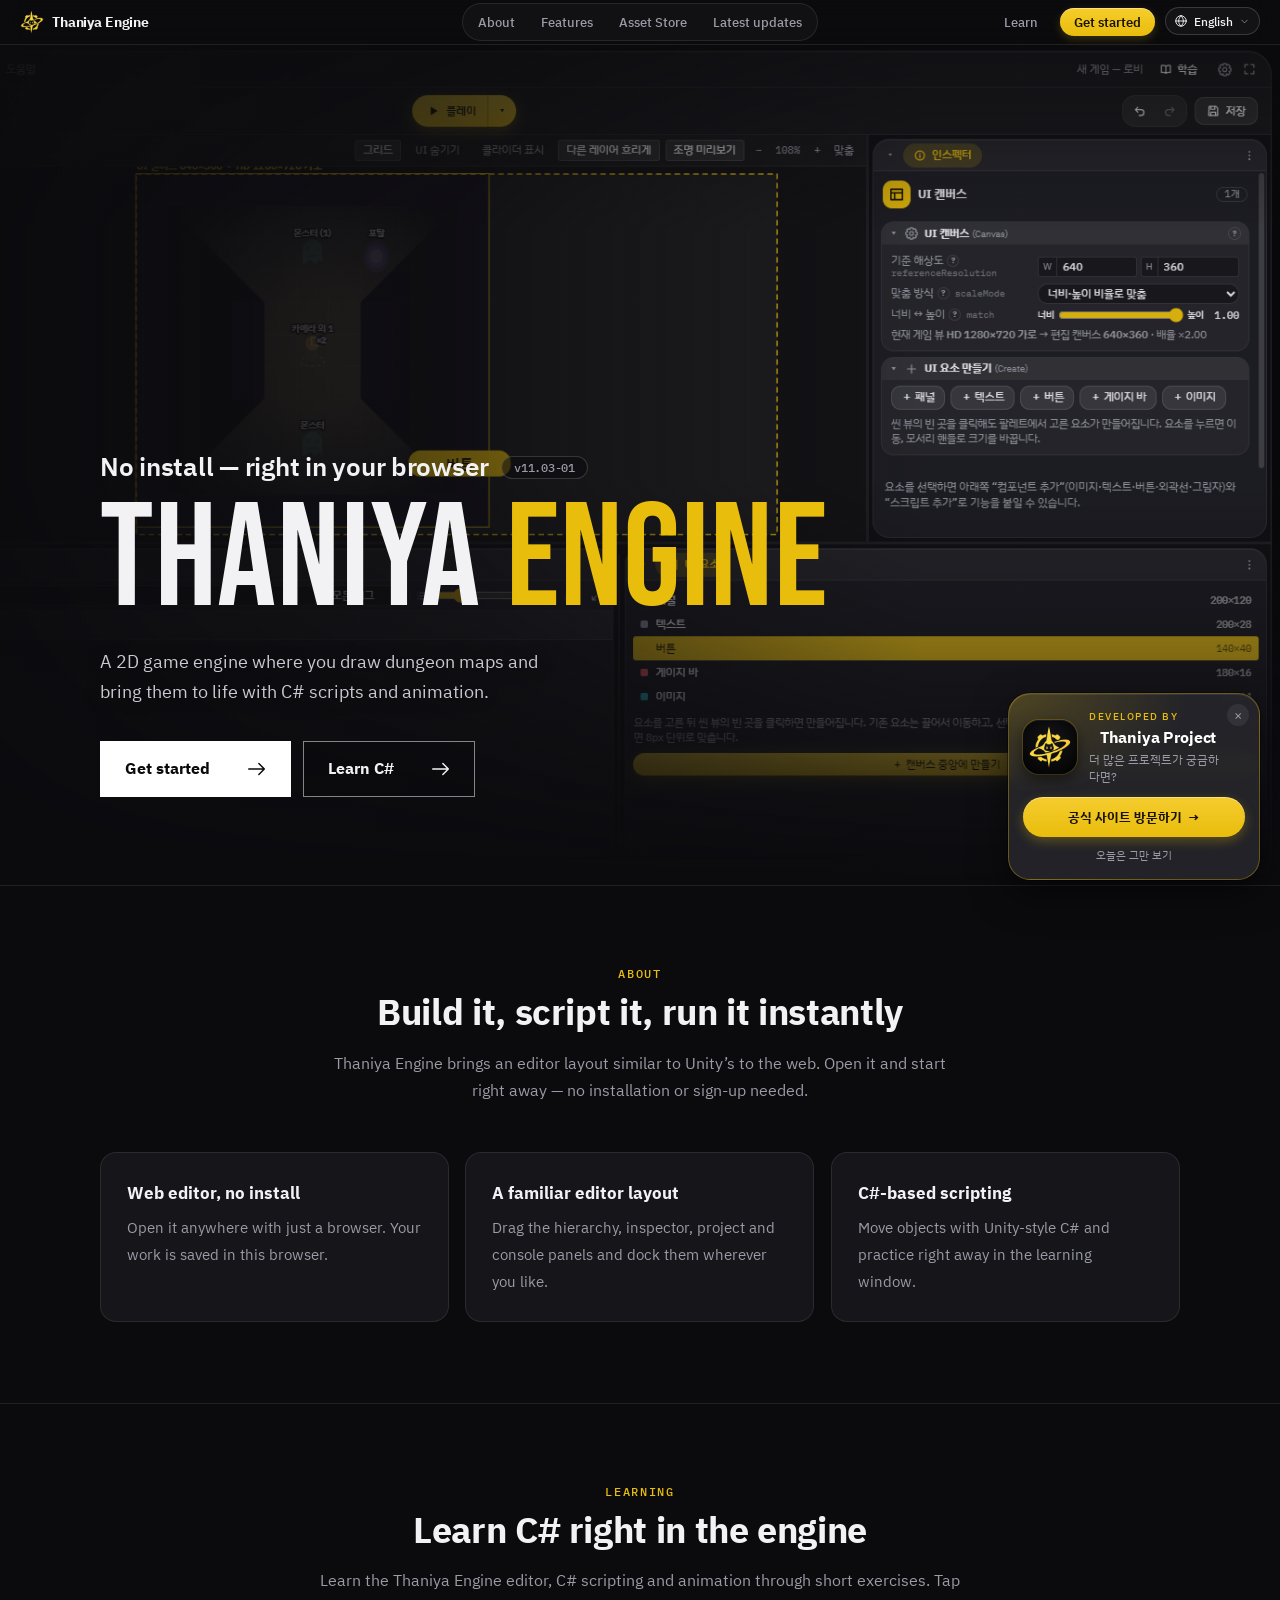
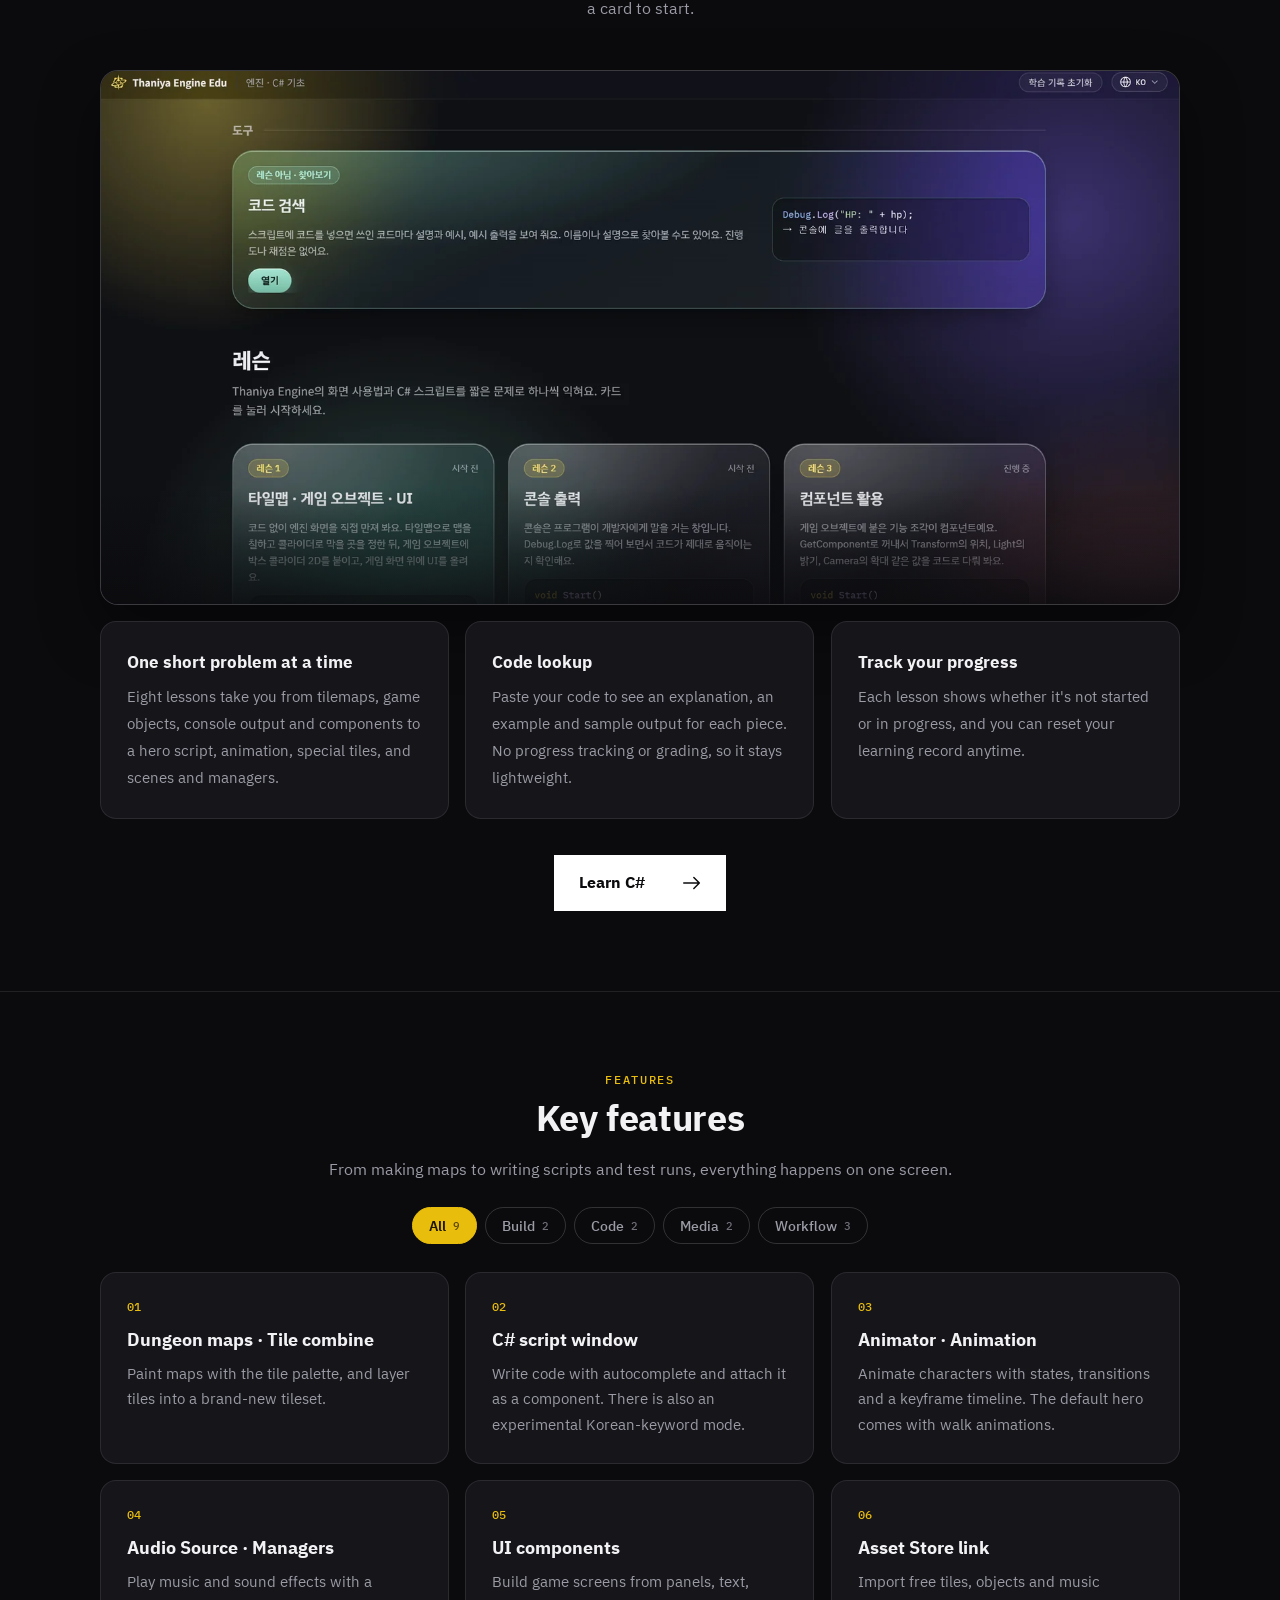
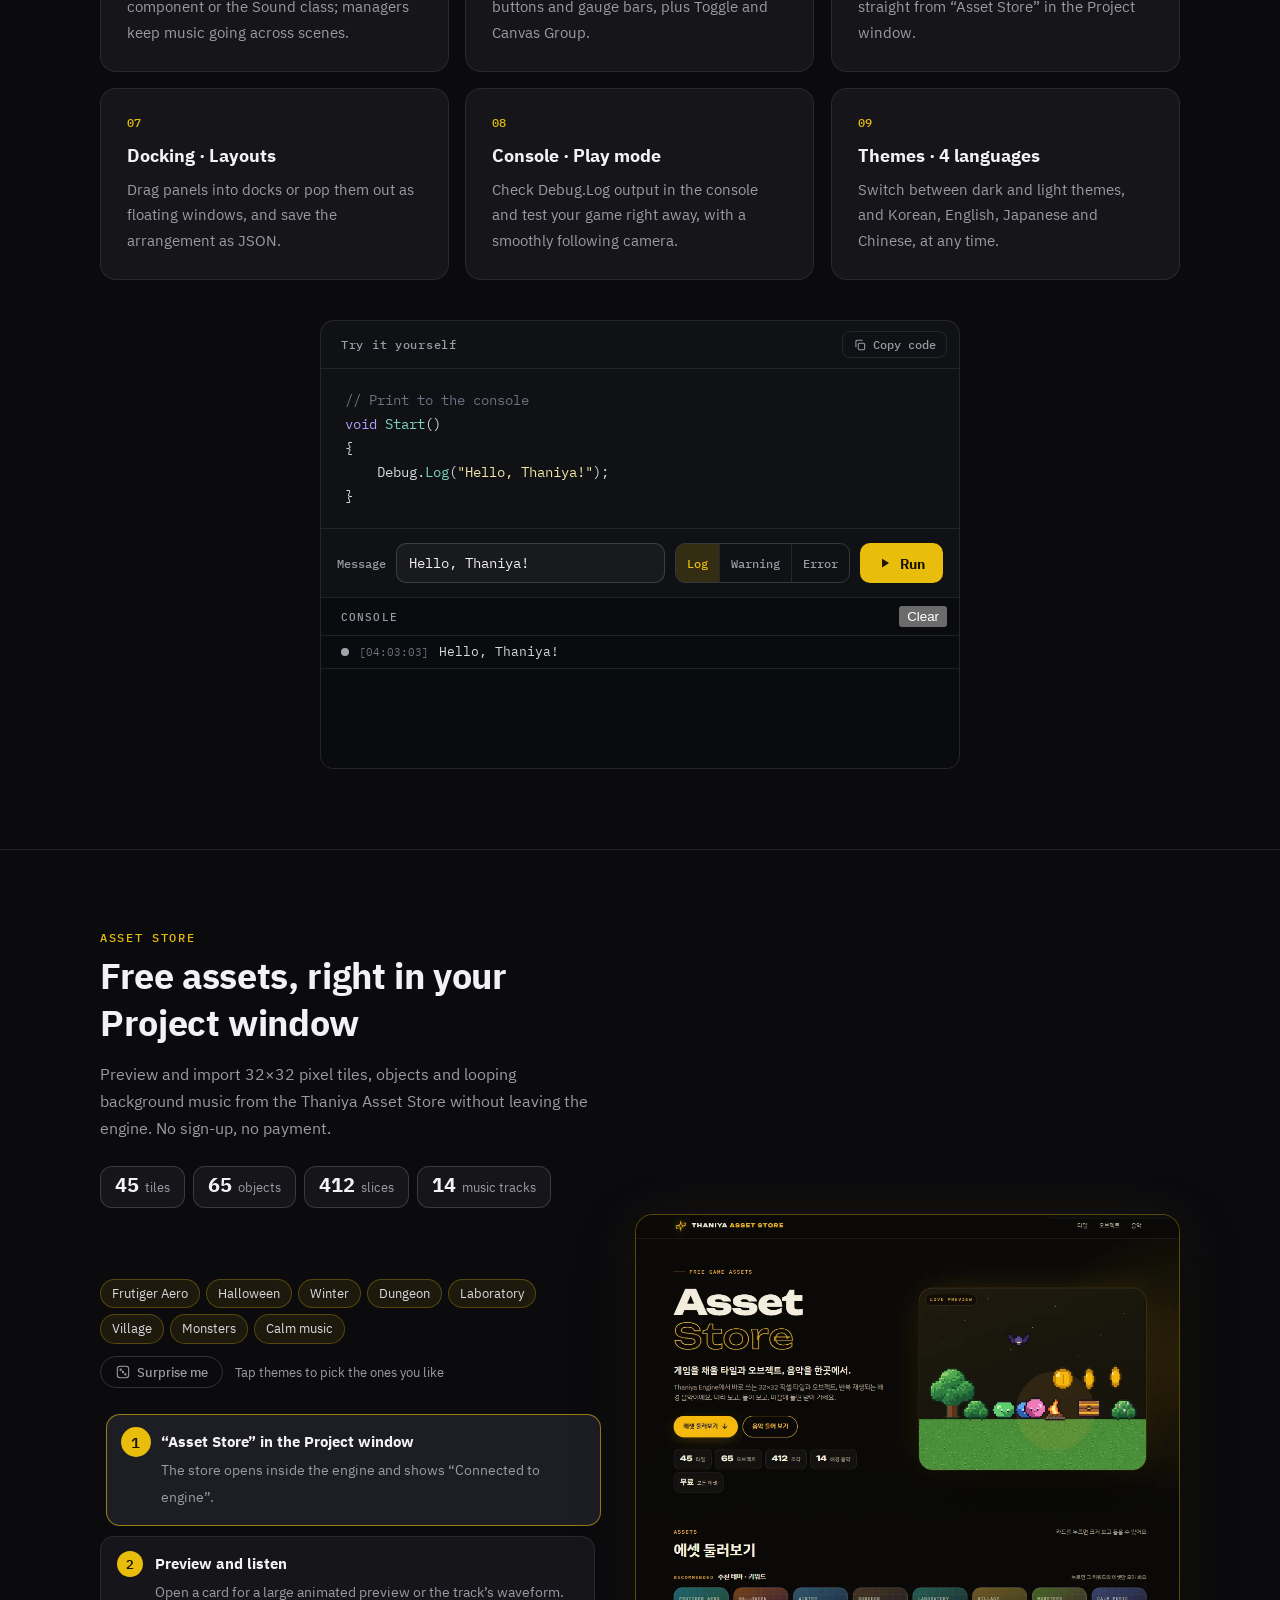
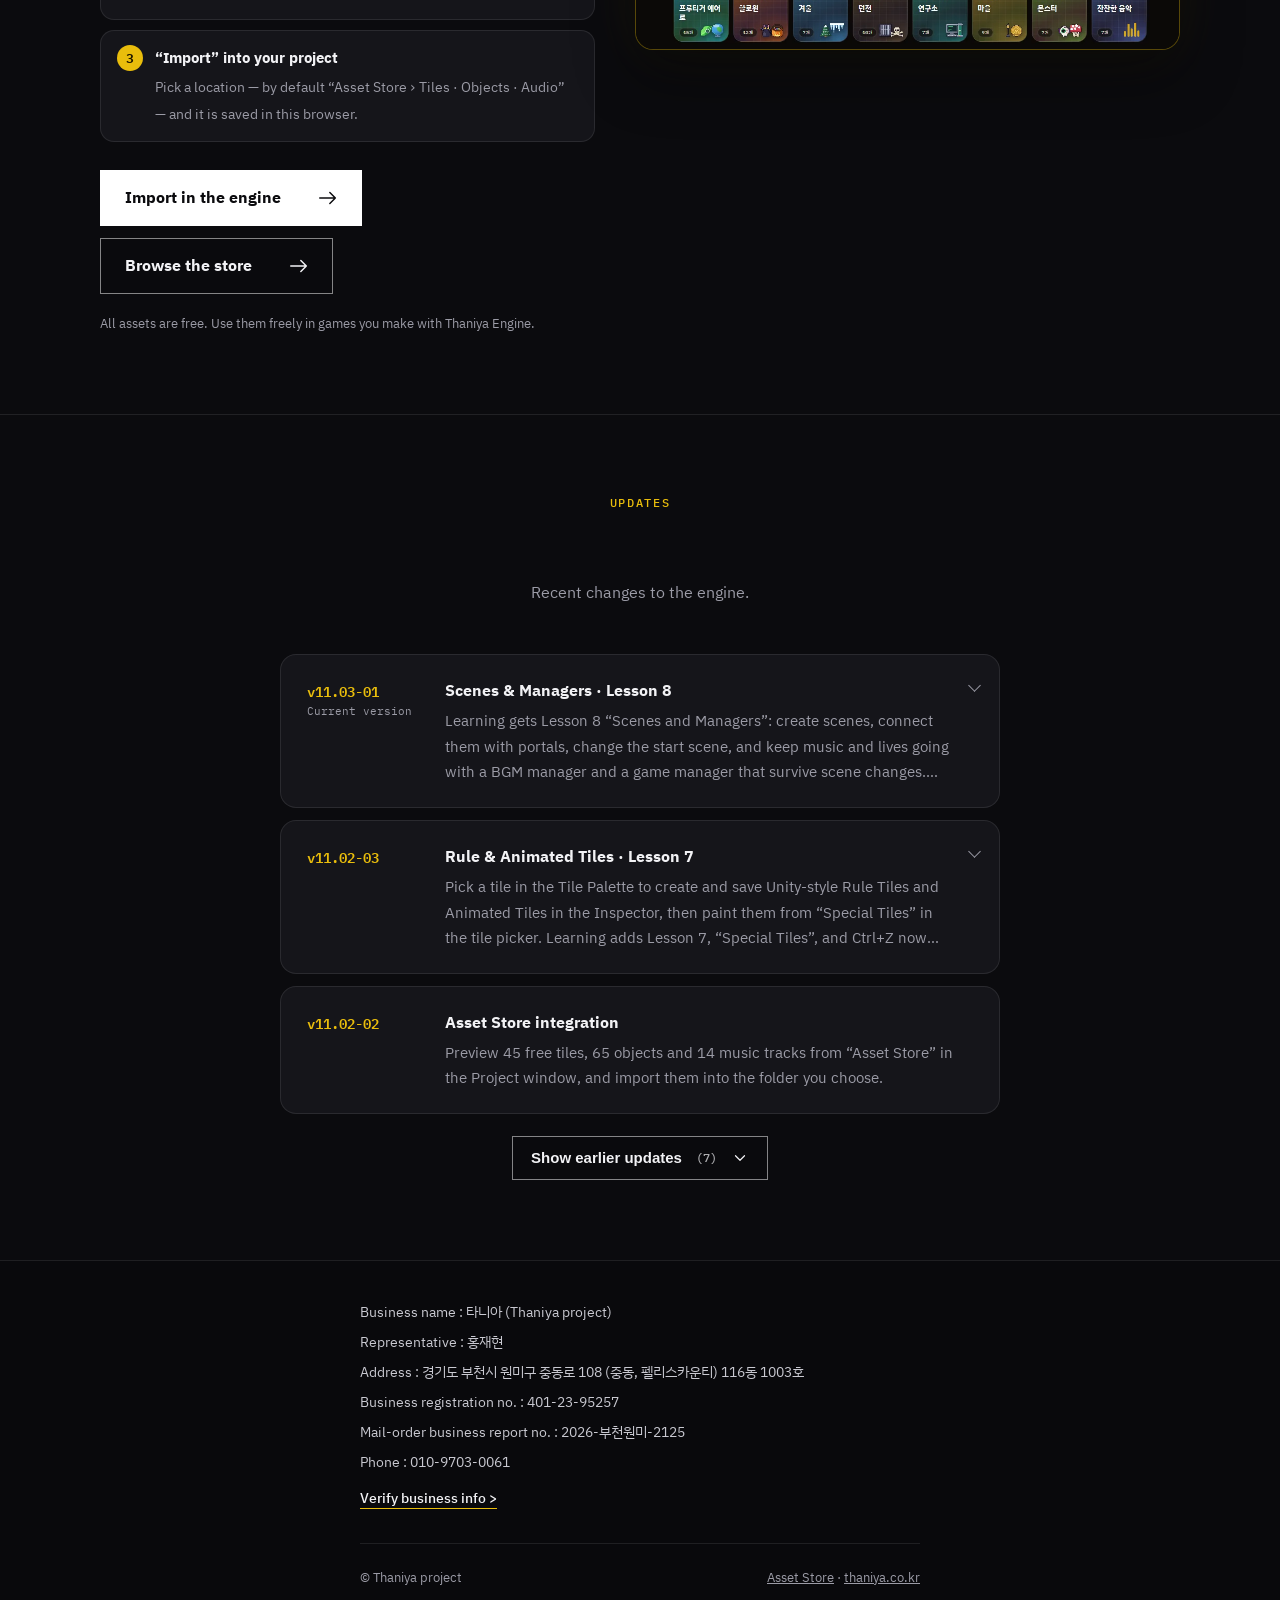
==== commit 77b0840c: "UI 일부 수정, 매니저 관련 학습 추가" ====
--- a/index.html
+++ b/index.html
@@ -27,23 +27,25 @@
 .wrap{width:min(1080px,100% - 40px);margin-inline:auto}
 
 /* 헤더: 메뉴는 가운데, 학습/시작하기는 오른쪽 */
-header{position:sticky;top:0;z-index:20;background:rgba(11,11,14,.82);-webkit-backdrop-filter:blur(14px);backdrop-filter:blur(14px);border-bottom:1px solid var(--line)}
-.hbar{display:grid;grid-template-columns:1fr auto 1fr;align-items:center;min-height:50px;gap:8px}
+header{position:sticky;top:0;z-index:20;background:rgba(11,11,14,.82);-webkit-backdrop-filter:blur(14px) saturate(1.4);backdrop-filter:blur(14px) saturate(1.4);border-bottom:1px solid var(--line)}
+.hbar{display:grid;grid-template-columns:1fr auto 1fr;align-items:center;min-height:44px;gap:8px}
 .hc{display:flex;align-items:center;justify-content:center;gap:4px}
-.hr{display:flex;align-items:center;justify-content:flex-end;gap:4px;--tl-h:30px}
-header a{text-decoration:none;color:var(--mute);padding:6px 14px;border-radius:999px;font-size:14px;font-weight:500;white-space:nowrap;transition:color .15s,background .15s}
+.hr{display:flex;align-items:center;justify-content:flex-end;gap:4px;--tl-h:28px}
+.hr .tt-btn svg{width:15px;height:15px}
+@media (min-width:561px){header .wrap{width:min(1280px,100% - 40px)}}
+header a{text-decoration:none;color:var(--mute);padding:5px 12px;border-radius:999px;font-size:13px;font-weight:500;white-space:nowrap;transition:color .15s,background .15s}
 header a:hover{color:var(--fg);background:rgba(255,255,255,.07)}
-header a.cta{color:var(--accent-fg);background:var(--accent);font-weight:600;margin-left:6px}
-header a.cta:hover{background:#f5cc2a}
-header .brand{justify-self:start;display:inline-flex;align-items:center;gap:10px;padding:4px 10px 4px 0;color:var(--fg);font-weight:700;font-size:15px;letter-spacing:-.01em}
-.brand img{display:block;width:30px;height:30px;flex:none}
+header a.cta{display:inline-flex;align-items:center;height:28px;padding:0 14px;color:var(--accent-fg);background:linear-gradient(180deg,#f6cd2a,#e9bd0c);box-shadow:0 3px 10px rgba(233,189,12,.22),inset 0 1px 0 rgba(255,255,255,.4);font-weight:600;margin-left:6px;transition:filter .15s,transform .15s,box-shadow .15s}
+header a.cta:hover{background:linear-gradient(180deg,#f6cd2a,#e9bd0c);filter:brightness(1.07);transform:translateY(-1px);box-shadow:0 6px 16px rgba(233,189,12,.32),inset 0 1px 0 rgba(255,255,255,.4)}
+header .brand{justify-self:start;display:inline-flex;align-items:center;gap:8px;padding:4px 10px 4px 0;color:var(--fg);font-weight:700;font-size:14px;letter-spacing:-.01em}
+.brand img{display:block;width:24px;height:24px;flex:none}
 
 /* 언어 선택 (오른쪽 상단) */
-.lang{position:relative;margin-left:6px}
-.lang-btn{display:inline-flex;align-items:center;gap:6px;height:30px;padding:0 10px 0 9px;border-radius:999px;border:1px solid var(--line2);background:rgba(255,255,255,.04);color:var(--fg);font:500 13px var(--f);cursor:pointer;transition:background .15s,border-color .15s}
+.lang{position:relative;margin-left:2px}
+.lang-btn{display:inline-flex;align-items:center;gap:6px;height:28px;padding:0 9px 0 8px;border-radius:999px;border:1px solid var(--line2);background:rgba(255,255,255,.04);color:var(--fg);font:500 12px var(--f);cursor:pointer;transition:background .15s,border-color .15s}
 .lang-btn:hover,.lang-btn[aria-expanded="true"]{background:rgba(255,255,255,.1);border-color:rgba(255,255,255,.28)}
-.lang-btn svg{width:15px;height:15px;flex:none;fill:none;stroke:currentColor;stroke-width:1.6;stroke-linecap:round;stroke-linejoin:round}
-.lang-btn .chev{width:12px;height:12px;color:var(--mute);transition:transform .15s}
+.lang-btn svg{width:14px;height:14px;flex:none;fill:none;stroke:currentColor;stroke-width:1.6;stroke-linecap:round;stroke-linejoin:round}
+.lang-btn .chev{width:11px;height:11px;color:var(--mute);transition:transform .15s}
 .lang-btn[aria-expanded="true"] .chev{transform:rotate(180deg)}
 .lang-code{display:none;font:500 12px var(--m)}
 .lang-menu{position:absolute;right:0;top:calc(100% + 8px);z-index:30;min-width:150px;margin:0;padding:6px;list-style:none;background:var(--raised);border:1px solid var(--line2);border-radius:14px;box-shadow:0 18px 40px rgba(0,0,0,.5)}
@@ -128,12 +130,12 @@
   .brand img{width:26px;height:26px}
   .hc{grid-area:c;justify-content:flex-start}
   .hr{grid-area:r}
-  header a{padding:6px 9px;font-size:13px}
+  header a{padding:5px 9px;font-size:13px}
 }
 @media (max-width:480px){
   .hbar{gap:2px}
   header a{padding:5px 5px;font-size:12px}
-  header a.cta{margin-left:2px;padding:5px 9px}
+  header a.cta{margin-left:2px;padding:0 10px}
   header .brand{padding:4px 4px 4px 0}
   .brand img{width:24px;height:24px}
 }
@@ -142,7 +144,7 @@
   .hbar{grid-template-columns:1fr auto;grid-template-areas:"l r" "c c";row-gap:0;padding-block:6px 0}
   .hc{justify-content:center;border-top:1px solid var(--line);padding:2px 0;margin-inline:-4px}
   .lang-name{display:none}.lang-code{display:inline}
-  .lang-btn{height:28px;padding:0 8px;gap:4px}
+  .lang-btn{height:26px;padding:0 8px;gap:4px}
   header a{font-size:13px}
 }
 @media (prefers-reduced-motion:reduce){html{scroll-behavior:auto}.btn,.card{transition:none}}
@@ -209,9 +211,16 @@
 .progress i{display:block;height:100%;background:var(--accent);transform-origin:0 50%;transform:scaleX(var(--p,0))}
 header .hc a{position:relative}
 header a.on{color:var(--fg);background:rgba(255,255,255,.07)}
-header .hc a.on::after{content:"";position:absolute;left:50%;bottom:3px;width:14px;height:2px;margin-left:-7px;border-radius:2px;background:var(--accent)}
+header .hc a.on::after{content:"";position:absolute;left:50%;bottom:2px;width:14px;height:2px;margin-left:-7px;border-radius:2px;background:var(--accent)}
 .brand img{transition:transform .35s cubic-bezier(.2,.9,.3,1.4)}
 .brand:hover img{transform:rotate(-12deg) scale(1.1)}
+/* 데스크톱: 가운데 메뉴를 학습 화면의 탭처럼 알약 묶음으로 */
+@media (min-width:821px){
+  .hc{gap:2px;padding:3px;border:1px solid var(--line);border-radius:999px;background:rgba(255,255,255,.03)}
+  header .hc a{padding:4px 12px}
+  header .hc a.on{background:rgba(233,189,12,.16);color:var(--accent-tx,var(--accent))}
+  header .hc a.on::after{display:none}
+}
 
 /* 첫 화면 등장 · 마우스를 따라 움직이는 히어로 */
 @keyframes up{from{opacity:0;translate:0 22px}to{opacity:1;translate:0 0}}
@@ -399,7 +408,7 @@
     <div class="hero-media"><img src="assets/engine-screenshot.png" width="1908" height="905" alt="Thaniya Engine 에디터 화면: 계층 구조, 씬 뷰, 인스펙터, 프로젝트 패널" data-i18n-alt="hero.alt"></div>
     <div class="hero-glow" aria-hidden="true"></div>
     <div class="hero-copy">
-      <p class="kick"><span data-i18n="hero.kick">설치 없이, 브라우저에서 바로</span> <span class="ver">v11.02-03</span></p>
+      <p class="kick"><span data-i18n="hero.kick">설치 없이, 브라우저에서 바로</span> <span class="ver">v11.03-01</span></p>
       <h1>Thaniya <em id="heroEm">Engine</em></h1>
       <p class="sub" data-i18n="hero.sub">던전 맵을 그리고, C# 스크립트로 직접 움직여 보는 2D 게임 엔진.</p>
       <div class="btns">
@@ -433,7 +442,7 @@
         <img src="assets/learning-screenshot.webp" width="1600" height="792" loading="lazy" decoding="async" alt="Thaniya Engine Edu 학습 화면: 코드 검색 도구와 레슨 카드" data-i18n-alt="learn.alt">
       </figure>
       <div class="about">
-        <div><b data-i18n="learn.1t">짧은 문제로 한 걸음씩</b><span data-i18n="learn.1d">타일맵, 게임 오브젝트, 콘솔 출력, 컴포넌트에서 주인공 스크립트 · 애니메이션 · 특수 타일까지 7개 레슨으로 차근차근 익힙니다.</span></div>
+        <div><b data-i18n="learn.1t">짧은 문제로 한 걸음씩</b><span data-i18n="learn.1d">타일맵, 게임 오브젝트, 콘솔 출력, 컴포넌트에서 주인공 스크립트 · 애니메이션 · 특수 타일 · 씬과 매니저까지 8개 레슨으로 차근차근 익힙니다.</span></div>
         <div><b data-i18n="learn.2t">코드 검색</b><span data-i18n="learn.2d">코드를 넣으면 쓰인 코드마다 설명과 예시, 예시 출력을 보여 줘요. 진행도나 채점 없이 가볍게 쓸 수 있어요.</span></div>
         <div><b data-i18n="learn.3t">진행 상태 확인</b><span data-i18n="learn.3d">레슨마다 시작 전 · 진행 중 상태가 표시되고, 학습 기록은 언제든 초기화할 수 있어요.</span></div>
       </div>
@@ -527,13 +536,14 @@
       <h2 data-i18n="upd.h2">최신 업데이트</h2>
       <p class="lead" data-i18n="upd.lead">엔진에 새로 들어온 변경 사항입니다.</p>
       <div class="log">
-        <article><div class="v">v11.02-03<small data-i18n="upd.cur">현재 버전</small></div><div><h3 data-i18n="u0.t">룰 타일 · 애니메이션 타일 · 레슨 7</h3><p data-i18n="u0.d">타일 팔레트에서 타일을 고르면 인스펙터에서 유니티식 룰 타일 · 애니메이션 타일을 만들고 저장해, 타일 선택 창의 「특수 타일」에서 골라 칠합니다. 학습에 레슨 7 「특수 타일」이 생겼고, 타일 칠하기도 Ctrl+Z로 되돌릴 수 있게 고쳤습니다.</p></div></article>
-        <article><div class="v">v11.02-02</div><div><h3 data-i18n="u1.t">에셋 스토어 연결</h3><p data-i18n="u1.d">프로젝트 창 「에셋스토어」에서 무료 타일 45 · 오브젝트 65 · 배경 음악 14곡을 미리 보고, 고른 폴더로 바로 불러옵니다.</p></div></article>
-        <article><div class="v">11.01</div><div><h3 data-i18n="u2.t">애니메이터 · 애니메이션 창 · 레슨 6</h3><p data-i18n="u2.d">상태 · 전환 · 조건을 그래프로 편집하고 키프레임 타임라인으로 클립을 만듭니다. 기본 주인공은 걷기 애니메이션이 있는 검은 고양이로 바뀌었고, 학습에 레슨 6 「애니메이션 다루기」가 생겼습니다.</p></div></article>
-        <article><div class="v">11.01</div><div><h3 data-i18n="u3.t">오디오 소스 · 매니저 · 배경 음악</h3><p data-i18n="u3.d">AudioSource 컴포넌트와 Sound 클래스로 소리를 내고, 씬에 그려지지 않는 매니저가 배경 음악을 이어 줍니다. 기본 배경 음악 「타니아의 아침」이 들어 있어요.</p></div></article>
-        <article><div class="v">11.01</div><div><h3 data-i18n="u4.t">타일 합치기 · 설정 정리</h3><p data-i18n="u4.d">여러 타일을 무한 격자에 겹쳐 새 타일셋으로 저장합니다. 설정 창은 항목마다 페이지로 나뉘고, 레이아웃을 JSON으로 저장 · 불러올 수 있어요.</p></div></article>
-        <article><div class="v">10.30</div><div><h3 data-i18n="u5.t">다크 · 라이트 테마 · 레슨 5</h3><p data-i18n="u5.d">모든 화면에 라이트 테마가 생겼고(Ctrl+Shift+L), 레슨 5에서 주인공 이동 스크립트를 직접 만들어 봅니다.</p></div></article>
-        <article><div class="v">10.30</div><div><h3 data-i18n="u6.t">기본 에셋 · UI 컴포넌트 · 카메라</h3><p data-i18n="u6.d">픽셀 아트 기본 에셋 25종, 토글 · 캔버스 그룹 UI 컴포넌트, 카메라 부드럽게 따라가기가 추가됐습니다.</p></div></article>
+        <article><div class="v">v11.03-01<small data-i18n="upd.cur">현재 버전</small></div><div><h3 data-i18n="u0.t">씬 · 매니저 · 레슨 8</h3><p data-i18n="u0.d">학습에 레슨 8 「씬과 매니저」가 생겼습니다. 새 씬을 만들어 포탈로 잇고 시작 씬을 바꿔 보며, 씬이 바뀌어도 살아 있는 BGM 매니저 · 게임 매니저로 음악과 목숨을 이어 갑니다. SceneManager.GetActiveScene · LoadScene · RestartGame도 코드로 익혀요.</p></div></article>
+        <article><div class="v">v11.02-03</div><div><h3 data-i18n="u1.t">룰 타일 · 애니메이션 타일 · 레슨 7</h3><p data-i18n="u1.d">타일 팔레트에서 타일을 고르면 인스펙터에서 유니티식 룰 타일 · 애니메이션 타일을 만들고 저장해, 타일 선택 창의 「특수 타일」에서 골라 칠합니다. 학습에 레슨 7 「특수 타일」이 생겼고, 타일 칠하기도 Ctrl+Z로 되돌릴 수 있게 고쳤습니다.</p></div></article>
+        <article><div class="v">v11.02-02</div><div><h3 data-i18n="u2.t">에셋 스토어 연결</h3><p data-i18n="u2.d">프로젝트 창 「에셋스토어」에서 무료 타일 45 · 오브젝트 65 · 배경 음악 14곡을 미리 보고, 고른 폴더로 바로 불러옵니다.</p></div></article>
+        <article><div class="v">11.01</div><div><h3 data-i18n="u3.t">애니메이터 · 애니메이션 창 · 레슨 6</h3><p data-i18n="u3.d">상태 · 전환 · 조건을 그래프로 편집하고 키프레임 타임라인으로 클립을 만듭니다. 기본 주인공은 걷기 애니메이션이 있는 검은 고양이로 바뀌었고, 학습에 레슨 6 「애니메이션 다루기」가 생겼습니다.</p></div></article>
+        <article><div class="v">11.01</div><div><h3 data-i18n="u4.t">오디오 소스 · 매니저 · 배경 음악</h3><p data-i18n="u4.d">AudioSource 컴포넌트와 Sound 클래스로 소리를 내고, 씬에 그려지지 않는 매니저가 배경 음악을 이어 줍니다. 기본 배경 음악 「타니아의 아침」이 들어 있어요.</p></div></article>
+        <article><div class="v">11.01</div><div><h3 data-i18n="u5.t">타일 합치기 · 설정 정리</h3><p data-i18n="u5.d">여러 타일을 무한 격자에 겹쳐 새 타일셋으로 저장합니다. 설정 창은 항목마다 페이지로 나뉘고, 레이아웃을 JSON으로 저장 · 불러올 수 있어요.</p></div></article>
+        <article><div class="v">10.30</div><div><h3 data-i18n="u6.t">다크 · 라이트 테마 · 레슨 5</h3><p data-i18n="u6.d">모든 화면에 라이트 테마가 생겼고(Ctrl+Shift+L), 레슨 5에서 주인공 이동 스크립트를 직접 만들어 봅니다.</p></div></article>
+        <article><div class="v">10.30</div><div><h3 data-i18n="u7.t">기본 에셋 · UI 컴포넌트 · 카메라</h3><p data-i18n="u7.d">픽셀 아트 기본 에셋 25종, 토글 · 캔버스 그룹 UI 컴포넌트, 카메라 부드럽게 따라가기가 추가됐습니다.</p></div></article>
         <article><div class="v">10.26</div><div><h3 data-i18n="upd1.t">학습 창 추가</h3><p data-i18n="upd1.d">헤더의 「학습」 버튼으로 에디터 위에 학습 창을 띄워 콘솔 출력 문제를 풀 수 있습니다.</p></div></article>
         <article><div class="v" data-i18n="upd2.v">스크립트 창</div><div><h3 data-i18n="upd2.t">스크립트 창 · 좌우 패널 도킹</h3><p data-i18n="upd2.d">스크립트 편집 창이 생기고, 패널을 좌우 도크에 자유롭게 배치할 수 있습니다.</p></div></article>
       </div>
@@ -562,7 +572,7 @@
 <script>
 (function(){
 'use strict';
-var T={"ko":{"title":"Thaniya Engine · 타니아 엔진","desc":"Thaniya Engine — 브라우저에서 던전 맵을 만들고 C# 스크립트로 움직이는 2D 게임 엔진","nav.aria":"주 메뉴","lang.aria":"언어 선택","nav.about":"소개","nav.features":"기능","nav.updates":"최신 업데이트","nav.learn":"학습","nav.start":"시작하기","hero.alt":"Thaniya Engine 에디터 화면: 계층 구조, 씬 뷰, 인스펙터, 프로젝트 패널","hero.kick":"설치 없이, 브라우저에서 바로","hero.sub":"던전 맵을 그리고, C# 스크립트와 애니메이션으로 직접 움직여 보는 2D 게임 엔진.","hero.learn":"C# 학습하기","about.h2":"만들고, 쓰고, 바로 실행합니다","about.lead":"Thaniya Engine은 유니티 에디터와 비슷한 구조의 작업 화면을 웹에서 그대로 제공합니다. 별도 설치나 가입 없이 열자마자 시작할 수 있어요.","about.1t":"설치 없는 웹 에디터","about.1d":"브라우저만 있으면 어디서든 열고, 작업 내용은 이 브라우저에 저장됩니다.","about.2t":"익숙한 편집 구조","about.2d":"계층 구조, 인스펙터, 프로젝트, 콘솔 패널을 드래그해 원하는 자리에 도킹할 수 있습니다.","about.3t":"C# 기반 스크립트","about.3d":"Unity 스타일의 C# 문법으로 오브젝트를 움직이고, 학습 창에서 바로 연습합니다.","feat.h2":"주요 기능","feat.lead":"맵 제작부터 스크립트 작성, 테스트 실행까지 한 화면에서 이어집니다.","f1.t":"던전 맵 · 타일 합치기","f1.d":"타일 팔레트로 맵을 그리고, 여러 타일을 겹쳐 새 타일셋으로 저장합니다.","f2.t":"C# 스크립트 창","f2.d":"자동완성과 함께 코드를 쓰고 컴포넌트로 붙여 실행합니다. 한글로 쓰는 실험 기능도 있어요.","f3.t":"애니메이터 · 애니메이션","f3.d":"상태와 전환, 키프레임 타임라인으로 캐릭터를 움직입니다. 기본 주인공은 걷기 애니메이션이 들어 있어요.","f4.t":"오디오 소스 · 매니저","f4.d":"배경 음악과 효과음을 컴포넌트와 Sound 스크립트로 재생하고, 매니저가 씬을 넘어 이어 줍니다.","f5.t":"UI 컴포넌트","f5.d":"패널 · 텍스트 · 버튼 · 게이지 바에 토글과 캔버스 그룹을 더해 게임 화면을 꾸밉니다.","f6.t":"에셋 스토어 연결","f6.tag":"(실험)","f6.d":"프로젝트 창의 「에셋스토어」에서 무료 타일 · 오브젝트 · 음악을 바로 불러옵니다.","code.c":"// 콘솔에 출력해 보기","upd.h2":"최신 업데이트","upd.lead":"엔진에 새로 들어온 변경 사항입니다.","upd.cur":"현재 버전","upd1.t":"학습 창 추가","upd1.d":"헤더의 「학습」 버튼으로 에디터 위에 학습 창을 띄워 콘솔 출력 문제를 풀 수 있습니다.","upd2.v":"스크립트 창","upd2.t":"스크립트 창 · 좌우 패널 도킹","upd2.d":"스크립트 편집 창이 생기고, 패널을 좌우 도크에 자유롭게 배치할 수 있습니다.","ft.name":"상호명","ft.rep":"대표자명","ft.addr":"주소","ft.biz":"사업자 등록번호","ft.mail":"통신판매업신고","ft.tel":"전화","ft.check":"사업자정보 확인 >","tp.aria":"Thaniya Project 소개","tp.close":"팝업 닫기","tp.desc":"더 많은 프로젝트가 궁금하다면?","tp.go":"공식 사이트 방문하기","tp.skip":"오늘은 그만 보기","learn.h2":"엔진 안에서 C#을 배워요","learn.lead":"Thaniya Engine의 화면 사용법과 C# 스크립트, 애니메이션까지 짧은 문제로 하나씩 익혀요. 카드를 눌러 바로 시작하세요.","learn.1t":"짧은 문제로 한 걸음씩","learn.1d":"타일맵, 게임 오브젝트, 콘솔 출력, 컴포넌트에서 주인공 스크립트 · 애니메이션 · 특수 타일까지 7개 레슨으로 차근차근 익힙니다.","learn.2t":"코드 검색","learn.2d":"코드를 넣으면 쓰인 코드마다 설명과 예시, 예시 출력을 보여 줘요. 진행도나 채점 없이 가볍게 쓸 수 있어요.","learn.3t":"진행 상태 확인","learn.3d":"레슨마다 시작 전 · 진행 중 상태가 표시되고, 학습 기록은 언제든 초기화할 수 있어요.","learn.alt":"Thaniya Engine Edu 학습 화면: 코드 검색 도구와 레슨 카드","nav.store":"에셋 스토어","f7.t":"패널 도킹 · 레이아웃","f7.d":"패널을 도크에 끌어다 놓거나 떠 있는 창으로 꺼내고, 배치를 JSON으로 저장합니다.","f8.t":"콘솔 · 플레이 모드","f8.d":"Debug.Log 출력을 콘솔에서 확인하고, 카메라가 부드럽게 따라가는 게임을 바로 테스트합니다.","f9.t":"테마 · 4개 국어","f9.d":"다크 · 라이트 테마와 한국어 · English · 日本語 · 中文을 언제든 바꿉니다.","st.h2":"무료 에셋을 프로젝트 창에서 바로","st.lead":"Thaniya Asset Store의 32×32 픽셀 타일과 오브젝트, 반복 재생되는 배경 음악을 엔진 안에서 미리 보고 불러와요. 가입도 결제도 없어요.","st.tile":"타일","st.obj":"오브젝트","st.slice":"조각","st.bgm":"배경 음악","st.free":"무료","st.all":"모든 에셋","st.themes":"추천 테마","st.th0":"프루티거 에어로","st.th1":"할로윈","st.th2":"겨울","st.th3":"던전","st.th4":"연구소","st.th5":"마을","st.th6":"몬스터","st.th7":"잔잔한 음악","st.1t":"프로젝트 창의 「에셋스토어」","st.1d":"엔진 안에서 스토어 창이 열리고 「엔진과 연결됨」이 표시돼요.","st.2t":"미리 보고, 들어 보고","st.2d":"카드를 누르면 움직이는 미리보기와 음악 파형을 크게 확인할 수 있어요.","st.3t":"「불러오기」로 프로젝트에","st.3d":"저장 위치를 고르면 「에셋 스토어 › 타일 · 사물 · 오디오」 폴더에 들어가고 이 브라우저에 저장돼요.","st.go":"엔진에서 불러오기","st.open":"스토어 둘러보기","st.lic":"모든 에셋은 무료예요. Thaniya Engine으로 만드는 게임에 자유롭게 넣어 쓸 수 있어요.","st.alt":"Thaniya Asset Store 화면: 움직이는 픽셀 무대, 에셋 통계, 추천 테마 카드","u1.t":"에셋 스토어 연결","u1.d":"프로젝트 창 「에셋스토어」에서 무료 타일 45 · 오브젝트 65 · 배경 음악 14곡을 미리 보고, 고른 폴더로 바로 불러옵니다.","u2.t":"애니메이터 · 애니메이션 창 · 레슨 6","u2.d":"상태 · 전환 · 조건을 그래프로 편집하고 키프레임 타임라인으로 클립을 만듭니다. 기본 주인공은 걷기 애니메이션이 있는 검은 고양이로 바뀌었고, 학습에 레슨 6 「애니메이션 다루기」가 생겼습니다.","u3.t":"오디오 소스 · 매니저 · 배경 음악","u3.d":"AudioSource 컴포넌트와 Sound 클래스로 소리를 내고, 씬에 그려지지 않는 매니저가 배경 음악을 이어 줍니다. 기본 배경 음악 「타니아의 아침」이 들어 있어요.","u4.t":"타일 합치기 · 설정 정리","u4.d":"여러 타일을 무한 격자에 겹쳐 새 타일셋으로 저장합니다. 설정 창은 항목마다 페이지로 나뉘고, 레이아웃을 JSON으로 저장 · 불러올 수 있어요.","u5.t":"다크 · 라이트 테마 · 레슨 5","u5.d":"모든 화면에 라이트 테마가 생겼고(Ctrl+Shift+L), 레슨 5에서 주인공 이동 스크립트를 직접 만들어 봅니다.","u6.t":"기본 에셋 · UI 컴포넌트 · 카메라","u6.d":"픽셀 아트 기본 에셋 25종, 토글 · 캔버스 그룹 UI 컴포넌트, 카메라 부드럽게 따라가기가 추가됐습니다.","u0.t":"룰 타일 · 애니메이션 타일 · 레슨 7","u0.d":"타일 팔레트에서 타일을 고르면 인스펙터에서 유니티식 룰 타일 · 애니메이션 타일을 만들고 저장해, 타일 선택 창의 「특수 타일」에서 골라 칠합니다. 학습에 레슨 7 「특수 타일」이 생겼고, 타일 칠하기도 Ctrl+Z로 되돌릴 수 있게 고쳤습니다."},"en":{"title":"Thaniya Engine","desc":"Thaniya Engine — a 2D game engine that runs in your browser: build dungeon maps and bring them to life with C# scripts","nav.aria":"Main menu","lang.aria":"Select language","nav.about":"About","nav.features":"Features","nav.updates":"Latest updates","nav.learn":"Learn","nav.start":"Get started","hero.alt":"Thaniya Engine editor: hierarchy, scene view, inspector and project panel","hero.kick":"No install — right in your browser","hero.sub":"A 2D game engine where you draw dungeon maps and bring them to life with C# scripts and animation.","hero.learn":"Learn C#","about.h2":"Build it, script it, run it instantly","about.lead":"Thaniya Engine brings an editor layout similar to Unity’s to the web. Open it and start right away — no installation or sign-up needed.","about.1t":"Web editor, no install","about.1d":"Open it anywhere with just a browser. Your work is saved in this browser.","about.2t":"A familiar editor layout","about.2d":"Drag the hierarchy, inspector, project and console panels and dock them wherever you like.","about.3t":"C#-based scripting","about.3d":"Move objects with Unity-style C# and practice right away in the learning window.","feat.h2":"Key features","feat.lead":"From making maps to writing scripts and test runs, everything happens on one screen.","f1.t":"Dungeon maps · Tile combine","f1.d":"Paint maps with the tile palette, and layer tiles into a brand-new tileset.","f2.t":"C# script window","f2.d":"Write code with autocomplete and attach it as a component. There is also an experimental Korean-keyword mode.","f3.t":"Animator · Animation","f3.d":"Animate characters with states, transitions and a keyframe timeline. The default hero comes with walk animations.","f4.t":"Audio Source · Managers","f4.d":"Play music and sound effects with a component or the Sound class; managers keep music going across scenes.","f5.t":"UI components","f5.d":"Build game screens from panels, text, buttons and gauge bars, plus Toggle and Canvas Group.","f6.t":"Asset Store link","f6.tag":"(experimental)","f6.d":"Import free tiles, objects and music straight from “Asset Store” in the Project window.","code.c":"// Print to the console","upd.h2":"Latest updates","upd.lead":"Recent changes to the engine.","upd.cur":"Current version","upd1.t":"Learning window added","upd1.d":"Use the “Learn” button in the header to open a learning window over the editor and solve console-output exercises.","upd2.v":"Script window","upd2.t":"Script window · left/right panel docking","upd2.d":"A script editing window is now available, and panels can be placed freely on the left and right docks.","ft.name":"Business name","ft.rep":"Representative","ft.addr":"Address","ft.biz":"Business registration no.","ft.mail":"Mail-order business report no.","ft.tel":"Phone","ft.check":"Verify business info >","tp.aria":"About Thaniya Project","tp.close":"Close popup","tp.desc":"Curious about more of our projects?","tp.go":"Visit official site","tp.skip":"Don't show today","learn.h2":"Learn C# right in the engine","learn.lead":"Learn the Thaniya Engine editor, C# scripting and animation through short exercises. Tap a card to start.","learn.1t":"One short problem at a time","learn.1d":"Seven lessons take you from tilemaps, game objects, console output and components to a hero script, animation and special tiles.","learn.2t":"Code lookup","learn.2d":"Paste your code to see an explanation, an example and sample output for each piece. No progress tracking or grading, so it stays lightweight.","learn.3t":"Track your progress","learn.3d":"Each lesson shows whether it's not started or in progress, and you can reset your learning record anytime.","learn.alt":"Thaniya Engine Edu learning page: code lookup tool and lesson cards","nav.store":"Asset Store","f7.t":"Docking · Layouts","f7.d":"Drag panels into docks or pop them out as floating windows, and save the arrangement as JSON.","f8.t":"Console · Play mode","f8.d":"Check Debug.Log output in the console and test your game right away, with a smoothly following camera.","f9.t":"Themes · 4 languages","f9.d":"Switch between dark and light themes, and Korean, English, Japanese and Chinese, at any time.","st.h2":"Free assets, right in your Project window","st.lead":"Preview and import 32×32 pixel tiles, objects and looping background music from the Thaniya Asset Store without leaving the engine. No sign-up, no payment.","st.tile":"tiles","st.obj":"objects","st.slice":"slices","st.bgm":"music tracks","st.free":"Free","st.all":"every asset","st.themes":"Featured themes","st.th0":"Frutiger Aero","st.th1":"Halloween","st.th2":"Winter","st.th3":"Dungeon","st.th4":"Laboratory","st.th5":"Village","st.th6":"Monsters","st.th7":"Calm music","st.1t":"“Asset Store” in the Project window","st.1d":"The store opens inside the engine and shows “Connected to engine”.","st.2t":"Preview and listen","st.2d":"Open a card for a large animated preview or the track’s waveform.","st.3t":"“Import” into your project","st.3d":"Pick a location — by default “Asset Store › Tiles · Objects · Audio” — and it is saved in this browser.","st.go":"Import in the engine","st.open":"Browse the store","st.lic":"All assets are free. Use them freely in games you make with Thaniya Engine.","st.alt":"Thaniya Asset Store: animated pixel stage, asset stats and featured theme cards","u1.t":"Asset Store integration","u1.d":"Preview 45 free tiles, 65 objects and 14 music tracks from “Asset Store” in the Project window, and import them into the folder you choose.","u2.t":"Animator & Animation windows · Lesson 6","u2.d":"Edit states, transitions and conditions as a graph and build clips on a keyframe timeline. The default hero is now a black cat with walk animations, and Learning adds Lesson 6, “Working with animation”.","u3.t":"Audio Source · Managers · Music","u3.d":"Make sound with the AudioSource component and the Sound class, while invisible managers keep music playing. Includes the default track “Thaniya Morning”.","u4.t":"Tile combine · Settings pages","u4.d":"Layer tiles on an infinite grid and save them as a new tileset. Settings are now split into pages, and layouts can be saved and loaded as JSON.","u5.t":"Dark/Light themes · Lesson 5","u5.d":"Every page now has a light theme (Ctrl+Shift+L), and Lesson 5 walks you through writing the hero movement script.","u6.t":"Default assets · UI components · Camera","u6.d":"Added 25 pixel-art default assets, Toggle and Canvas Group UI components, and smooth camera follow.","u0.t":"Rule & Animated Tiles · Lesson 7","u0.d":"Pick a tile in the Tile Palette to create and save Unity-style Rule Tiles and Animated Tiles in the Inspector, then paint them from “Special Tiles” in the tile picker. Learning adds Lesson 7, “Special Tiles”, and Ctrl+Z now undoes tile painting again."},"ja":{"title":"Thaniya Engine · タニアエンジン","desc":"Thaniya Engine — ブラウザでダンジョンマップを作り、C#スクリプトで動かせる2Dゲームエンジン","nav.aria":"メインメニュー","lang.aria":"言語を選択","nav.about":"紹介","nav.features":"機能","nav.updates":"最新アップデート","nav.learn":"学習","nav.start":"はじめる","hero.alt":"Thaniya Engine エディター画面：ヒエラルキー、シーンビュー、インスペクター、プロジェクトパネル","hero.kick":"インストール不要、ブラウザですぐに","hero.sub":"ダンジョンマップを描き、C#スクリプトとアニメーションで動かしてみる2Dゲームエンジン。","hero.learn":"C#を学ぶ","about.h2":"作って、書いて、すぐ実行","about.lead":"Thaniya Engine は、Unity エディターに近い作業画面をそのままウェブで提供します。インストールも登録も不要で、開いてすぐに始められます。","about.1t":"インストール不要のウェブエディター","about.1d":"ブラウザさえあればどこでも開けて、作業内容はこのブラウザに保存されます。","about.2t":"おなじみの編集画面","about.2d":"ヒエラルキー、インスペクター、プロジェクト、コンソールのパネルをドラッグして好きな場所にドッキングできます。","about.3t":"C#ベースのスクリプト","about.3d":"Unityスタイルの C# でオブジェクトを動かし、学習ウィンドウですぐに練習できます。","feat.h2":"主な機能","feat.lead":"マップ制作からスクリプト作成、テスト実行まで、ひとつの画面で完結します。","f1.t":"ダンジョンマップ・タイル合成","f1.d":"タイルパレットでマップを描き、複数のタイルを重ねて新しいタイルセットとして保存します。","f2.t":"C#スクリプトウィンドウ","f2.d":"オートコンプリートでコードを書き、コンポーネントとして付けて実行します。韓国語で書く実験機能もあります。","f3.t":"アニメーター・アニメーション","f3.d":"ステートと遷移、キーフレームのタイムラインでキャラクターを動かします。標準の主人公には歩行アニメーションが入っています。","f4.t":"オーディオソース・マネージャー","f4.d":"BGMと効果音をコンポーネントとSoundスクリプトで再生し、マネージャーがシーンをまたいで続けます。","f5.t":"UIコンポーネント","f5.d":"パネル・テキスト・ボタン・ゲージバーにトグルとキャンバスグループを加えてゲーム画面を作ります。","f6.t":"アセットストア連携","f6.tag":"（実験）","f6.d":"プロジェクトウィンドウの「アセットストア」から無料のタイル・オブジェクト・音楽をすぐ読み込みます。","code.c":"// コンソールに出力してみる","upd.h2":"最新アップデート","upd.lead":"エンジンに追加された最新の変更点です。","upd.cur":"現在のバージョン","upd1.t":"学習ウィンドウを追加","upd1.d":"ヘッダーの「学習」ボタンでエディター上に学習ウィンドウを開き、コンソール出力の問題を解けます。","upd2.v":"スクリプトウィンドウ","upd2.t":"スクリプトウィンドウ · 左右パネルのドッキング","upd2.d":"スクリプト編集ウィンドウが追加され、パネルを左右のドックに自由に配置できます。","ft.name":"商号","ft.rep":"代表者名","ft.addr":"住所","ft.biz":"事業者登録番号","ft.mail":"通信販売業申告番号","ft.tel":"電話","ft.check":"事業者情報を確認 >","tp.aria":"Thaniya Project のご紹介","tp.close":"ポップアップを閉じる","tp.desc":"他のプロジェクトも気になりますか？","tp.go":"公式サイトへ","tp.skip":"今日は表示しない","learn.h2":"エンジンの中でC#を学ぶ","learn.lead":"Thaniya Engineの画面の使い方からC#スクリプト、アニメーションまで、短い問題で一つずつ身につけます。カードを押してすぐ始めましょう。","learn.1t":"短い問題を一歩ずつ","learn.1d":"タイルマップ、ゲームオブジェクト、コンソール出力、コンポーネントから主人公スクリプト・アニメーション・特殊タイルまで、7つのレッスンで順に学びます。","learn.2t":"コード検索","learn.2d":"コードを入力すると、使われているコードごとに説明・例・出力例を表示します。進捗管理や採点はなく、気軽に使えます。","learn.3t":"進行状況の確認","learn.3d":"レッスンごとに「開始前」「進行中」が表示され、学習記録はいつでもリセットできます。","learn.alt":"Thaniya Engine Edu 学習ページ：コード検索とレッスンカード","nav.store":"アセットストア","f7.t":"パネルのドッキング・レイアウト","f7.d":"パネルをドックにドラッグしたりフローティングウィンドウにしたりして、配置をJSONで保存します。","f8.t":"コンソール・プレイモード","f8.d":"Debug.Logの出力をコンソールで確認し、カメラがなめらかに追従するゲームをすぐテストします。","f9.t":"テーマ・4言語","f9.d":"ダーク・ライトテーマと한국어・English・日本語・中文をいつでも切り替えられます。","st.h2":"無料アセットをプロジェクトウィンドウからすぐに","st.lead":"Thaniya Asset Storeの32×32ピクセルのタイルとオブジェクト、ループ再生されるBGMをエンジン内でプレビューして読み込めます。登録も支払いも不要です。","st.tile":"タイル","st.obj":"オブジェクト","st.slice":"スライス","st.bgm":"BGM","st.free":"無料","st.all":"すべてのアセット","st.themes":"おすすめテーマ","st.th0":"フルティガーエアロ","st.th1":"ハロウィン","st.th2":"冬","st.th3":"ダンジョン","st.th4":"研究所","st.th5":"村","st.th6":"モンスター","st.th7":"穏やかな音楽","st.1t":"プロジェクトウィンドウの「アセットストア」","st.1d":"エンジン内でストアのウィンドウが開き、「エンジンと接続済み」と表示されます。","st.2t":"見て、聴いてみる","st.2d":"カードを押すと、動くプレビューや音楽の波形を大きく確認できます。","st.3t":"「読み込み」でプロジェクトへ","st.3d":"保存先を選ぶと「アセットストア › タイル・オブジェクト・オーディオ」フォルダに入り、このブラウザに保存されます。","st.go":"エンジンで読み込む","st.open":"ストアを見る","st.lic":"すべてのアセットは無料です。Thaniya Engineで作るゲームに自由に使えます。","st.alt":"Thaniya Asset Storeの画面：動くピクセルステージ、アセット統計、おすすめテーマカード","u1.t":"アセットストア連携","u1.d":"プロジェクトウィンドウの「アセットストア」で無料のタイル45・オブジェクト65・BGM14曲をプレビューし、選んだフォルダへすぐ読み込みます。","u2.t":"アニメーター・アニメーションウィンドウ・レッスン6","u2.d":"ステート・遷移・条件をグラフで編集し、キーフレームのタイムラインでクリップを作ります。標準の主人公は歩行アニメーション付きの黒猫になり、学習にレッスン6「アニメーションを扱う」が加わりました。","u3.t":"オーディオソース・マネージャー・BGM","u3.d":"AudioSourceコンポーネントとSoundクラスで音を鳴らし、シーンに描かれないマネージャーがBGMを続けます。標準BGM「タニアの朝」入り。","u4.t":"タイル合成・設定の整理","u4.d":"無限グリッドにタイルを重ねて新しいタイルセットとして保存します。設定ウィンドウは項目ごとのページに分かれ、レイアウトをJSONで保存・読み込みできます。","u5.t":"ダーク・ライトテーマ・レッスン5","u5.d":"すべての画面にライトテーマが加わり(Ctrl+Shift+L)、レッスン5で主人公の移動スクリプトを自分で作ります。","u6.t":"標準アセット・UIコンポーネント・カメラ","u6.d":"ピクセルアートの標準アセット25種、トグル・キャンバスグループのUIコンポーネント、カメラのなめらか追従を追加しました。","u0.t":"ルールタイル・アニメーションタイル・レッスン7","u0.d":"タイルパレットでタイルを選ぶと、インスペクターでUnity式のルールタイル・アニメーションタイルを作って保存し、タイル選択ウィンドウの「特殊タイル」から選んで塗れます。学習にレッスン7「特殊タイル」が加わり、タイル塗りもCtrl+Zで元に戻せるよう修正しました。"},"zh":{"title":"Thaniya Engine · 塔尼亚引擎","desc":"Thaniya Engine — 在浏览器中创建地下城地图，并用 C# 脚本让它动起来的 2D 游戏引擎","nav.aria":"主菜单","lang.aria":"选择语言","nav.about":"介绍","nav.features":"功能","nav.updates":"最新更新","nav.learn":"学习","nav.start":"开始使用","hero.alt":"Thaniya Engine 编辑器界面：层级、场景视图、检查器、项目面板","hero.kick":"无需安装，浏览器即开即用","hero.sub":"绘制地牢地图，用 C# 脚本和动画让它动起来的 2D 游戏引擎。","hero.learn":"学习 C#","about.h2":"创建、编写、即刻运行","about.lead":"Thaniya Engine 在网页上提供与 Unity 编辑器相似的工作界面。无需安装或注册，打开即可开始。","about.1t":"无需安装的网页编辑器","about.1d":"只要有浏览器，随时随地都能打开，作业内容会保存在此浏览器中。","about.2t":"熟悉的编辑布局","about.2d":"可以拖动层级、检查器、项目和控制台面板，停靠到任意位置。","about.3t":"基于 C# 的脚本","about.3d":"用 Unity 风格的 C# 语法让对象动起来，并在学习窗口中立即练习。","feat.h2":"主要功能","feat.lead":"从制作地图、编写脚本到测试运行，都在同一个界面中完成。","f1.t":"地牢地图 · 图块合并","f1.d":"用图块调色板绘制地图，并把多个图块叠合保存为新的图块集。","f2.t":"C# 脚本窗口","f2.d":"借助自动补全编写代码，并作为组件挂载运行。还有用韩文编写的实验功能。","f3.t":"动画控制器 · 动画","f3.d":"用状态、过渡和关键帧时间轴让角色动起来。默认主角自带行走动画。","f4.t":"音频源 · 管理器","f4.d":"用组件和 Sound 脚本播放背景音乐与音效，管理器可跨场景持续播放。","f5.t":"UI 组件","f5.d":"用面板、文本、按钮、进度条，加上开关和画布组来布置游戏界面。","f6.t":"资源商店连接","f6.tag":"（实验）","f6.d":"在项目窗口的“资源商店”中直接导入免费的图块、物体和音乐。","code.c":"// 输出到控制台试试","upd.h2":"最新更新","upd.lead":"引擎最近的变更内容。","upd.cur":"当前版本","upd1.t":"新增学习窗口","upd1.d":"点击页眉的“学习”按钮，即可在编辑器上方打开学习窗口，解答控制台输出题目。","upd2.v":"脚本窗口","upd2.t":"脚本窗口 · 左右面板停靠","upd2.d":"新增脚本编辑窗口，面板可自由放置在左右停靠区。","ft.name":"商号","ft.rep":"代表人","ft.addr":"地址","ft.biz":"营业执照号","ft.mail":"网络销售业申报号","ft.tel":"电话","ft.check":"查看商家信息 >","tp.aria":"Thaniya Project 简介","tp.close":"关闭弹窗","tp.desc":"想了解更多项目吗？","tp.go":"访问官方网站","tp.skip":"今天不再显示","learn.h2":"在引擎里学习 C#","learn.lead":"通过简短练习逐步掌握 Thaniya Engine 的界面、C# 脚本和动画。点击卡片即可开始。","learn.1t":"一道短题，一步一步","learn.1d":"从瓦片地图、游戏对象、控制台输出、组件，到主角脚本、动画和特殊图块，共 7 节课循序渐进。","learn.2t":"代码查询","learn.2d":"输入代码后，会为用到的每段代码显示说明、示例和示例输出。没有进度记录或评分，轻松使用。","learn.3t":"查看学习进度","learn.3d":"每节课会显示“未开始”或“进行中”，学习记录可随时重置。","learn.alt":"Thaniya Engine Edu 学习页面：代码查询和课程卡片","nav.store":"资源商店","f7.t":"面板停靠 · 布局","f7.d":"把面板拖入停靠区或弹出为浮动窗口，并将布局保存为 JSON。","f8.t":"控制台 · 播放模式","f8.d":"在控制台查看 Debug.Log 输出，并立即测试摄像机平滑跟随的游戏。","f9.t":"主题 · 4 种语言","f9.d":"随时切换深色/浅色主题，以及韩语、英语、日语、中文。","st.h2":"免费资源，直接在项目窗口导入","st.lead":"在引擎内预览并导入 Thaniya Asset Store 的 32×32 像素图块、物体和循环背景音乐。无需注册，无需付费。","st.tile":"图块","st.obj":"物体","st.slice":"切片","st.bgm":"背景音乐","st.free":"免费","st.all":"全部资源","st.themes":"推荐主题","st.th0":"Frutiger Aero","st.th1":"万圣节","st.th2":"冬季","st.th3":"地牢","st.th4":"研究所","st.th5":"村庄","st.th6":"怪物","st.th7":"舒缓音乐","st.1t":"项目窗口中的“资源商店”","st.1d":"商店会在引擎内打开，并显示“已连接引擎”。","st.2t":"预览与试听","st.2d":"点击卡片即可查看大尺寸动态预览或音乐波形。","st.3t":"“导入”到项目","st.3d":"选择保存位置后会放入“资源商店 › 图块 · 物体 · 音频”文件夹，并保存在此浏览器中。","st.go":"在引擎中导入","st.open":"浏览商店","st.lic":"所有资源均免费，可自由用于用 Thaniya Engine 制作的游戏。","st.alt":"Thaniya Asset Store 页面：动态像素舞台、资源统计和推荐主题卡片","u1.t":"资源商店连接","u1.d":"在项目窗口的“资源商店”中预览 45 个免费图块、65 个物体和 14 首背景音乐，并直接导入到所选文件夹。","u2.t":"动画控制器与动画窗口 · 第 6 课","u2.d":"以图形方式编辑状态、过渡与条件，并在关键帧时间轴上制作片段。默认主角换成了带行走动画的黑猫，学习中新增第 6 课“使用动画”。","u3.t":"音频源 · 管理器 · 背景音乐","u3.d":"用 AudioSource 组件和 Sound 类发声，不在场景中绘制的管理器负责延续背景音乐。内置默认曲目《塔尼亚的早晨》。","u4.t":"图块合并 · 设置整理","u4.d":"在无限网格上叠放图块并保存为新的图块集。设置窗口按项目分页，布局可保存/读取为 JSON。","u5.t":"深色/浅色主题 · 第 5 课","u5.d":"所有页面都新增了浅色主题（Ctrl+Shift+L），第 5 课将带你亲手编写主角移动脚本。","u6.t":"默认资源 · UI 组件 · 摄像机","u6.d":"新增 25 个像素风默认资源、开关与画布组 UI 组件，以及摄像机平滑跟随。","u0.t":"规则图块 · 动画图块 · 第 7 课","u0.d":"在图块调色板中选中图块后，可在检查器中创建并保存 Unity 风格的规则图块和动画图块，再从图块选择窗口的“特殊图块”中选取绘制。学习中新增第 7 课“特殊图块”，并修复了 Ctrl+Z 无法撤销图块绘制的问题。"}};
+var T={"ko":{"title":"Thaniya Engine · 타니아 엔진","desc":"Thaniya Engine — 브라우저에서 던전 맵을 만들고 C# 스크립트로 움직이는 2D 게임 엔진","nav.aria":"주 메뉴","lang.aria":"언어 선택","nav.about":"소개","nav.features":"기능","nav.updates":"최신 업데이트","nav.learn":"학습","nav.start":"시작하기","hero.alt":"Thaniya Engine 에디터 화면: 계층 구조, 씬 뷰, 인스펙터, 프로젝트 패널","hero.kick":"설치 없이, 브라우저에서 바로","hero.sub":"던전 맵을 그리고, C# 스크립트와 애니메이션으로 직접 움직여 보는 2D 게임 엔진.","hero.learn":"C# 학습하기","about.h2":"만들고, 쓰고, 바로 실행합니다","about.lead":"Thaniya Engine은 유니티 에디터와 비슷한 구조의 작업 화면을 웹에서 그대로 제공합니다. 별도 설치나 가입 없이 열자마자 시작할 수 있어요.","about.1t":"설치 없는 웹 에디터","about.1d":"브라우저만 있으면 어디서든 열고, 작업 내용은 이 브라우저에 저장됩니다.","about.2t":"익숙한 편집 구조","about.2d":"계층 구조, 인스펙터, 프로젝트, 콘솔 패널을 드래그해 원하는 자리에 도킹할 수 있습니다.","about.3t":"C# 기반 스크립트","about.3d":"Unity 스타일의 C# 문법으로 오브젝트를 움직이고, 학습 창에서 바로 연습합니다.","feat.h2":"주요 기능","feat.lead":"맵 제작부터 스크립트 작성, 테스트 실행까지 한 화면에서 이어집니다.","f1.t":"던전 맵 · 타일 합치기","f1.d":"타일 팔레트로 맵을 그리고, 여러 타일을 겹쳐 새 타일셋으로 저장합니다.","f2.t":"C# 스크립트 창","f2.d":"자동완성과 함께 코드를 쓰고 컴포넌트로 붙여 실행합니다. 한글로 쓰는 실험 기능도 있어요.","f3.t":"애니메이터 · 애니메이션","f3.d":"상태와 전환, 키프레임 타임라인으로 캐릭터를 움직입니다. 기본 주인공은 걷기 애니메이션이 들어 있어요.","f4.t":"오디오 소스 · 매니저","f4.d":"배경 음악과 효과음을 컴포넌트와 Sound 스크립트로 재생하고, 매니저가 씬을 넘어 이어 줍니다.","f5.t":"UI 컴포넌트","f5.d":"패널 · 텍스트 · 버튼 · 게이지 바에 토글과 캔버스 그룹을 더해 게임 화면을 꾸밉니다.","f6.t":"에셋 스토어 연결","f6.tag":"(실험)","f6.d":"프로젝트 창의 「에셋스토어」에서 무료 타일 · 오브젝트 · 음악을 바로 불러옵니다.","code.c":"// 콘솔에 출력해 보기","upd.h2":"최신 업데이트","upd.lead":"엔진에 새로 들어온 변경 사항입니다.","upd.cur":"현재 버전","upd1.t":"학습 창 추가","upd1.d":"헤더의 「학습」 버튼으로 에디터 위에 학습 창을 띄워 콘솔 출력 문제를 풀 수 있습니다.","upd2.v":"스크립트 창","upd2.t":"스크립트 창 · 좌우 패널 도킹","upd2.d":"스크립트 편집 창이 생기고, 패널을 좌우 도크에 자유롭게 배치할 수 있습니다.","ft.name":"상호명","ft.rep":"대표자명","ft.addr":"주소","ft.biz":"사업자 등록번호","ft.mail":"통신판매업신고","ft.tel":"전화","ft.check":"사업자정보 확인 >","tp.aria":"Thaniya Project 소개","tp.close":"팝업 닫기","tp.desc":"더 많은 프로젝트가 궁금하다면?","tp.go":"공식 사이트 방문하기","tp.skip":"오늘은 그만 보기","learn.h2":"엔진 안에서 C#을 배워요","learn.lead":"Thaniya Engine의 화면 사용법과 C# 스크립트, 애니메이션까지 짧은 문제로 하나씩 익혀요. 카드를 눌러 바로 시작하세요.","learn.1t":"짧은 문제로 한 걸음씩","learn.1d":"타일맵, 게임 오브젝트, 콘솔 출력, 컴포넌트에서 주인공 스크립트 · 애니메이션 · 특수 타일 · 씬과 매니저까지 8개 레슨으로 차근차근 익힙니다.","learn.2t":"코드 검색","learn.2d":"코드를 넣으면 쓰인 코드마다 설명과 예시, 예시 출력을 보여 줘요. 진행도나 채점 없이 가볍게 쓸 수 있어요.","learn.3t":"진행 상태 확인","learn.3d":"레슨마다 시작 전 · 진행 중 상태가 표시되고, 학습 기록은 언제든 초기화할 수 있어요.","learn.alt":"Thaniya Engine Edu 학습 화면: 코드 검색 도구와 레슨 카드","nav.store":"에셋 스토어","f7.t":"패널 도킹 · 레이아웃","f7.d":"패널을 도크에 끌어다 놓거나 떠 있는 창으로 꺼내고, 배치를 JSON으로 저장합니다.","f8.t":"콘솔 · 플레이 모드","f8.d":"Debug.Log 출력을 콘솔에서 확인하고, 카메라가 부드럽게 따라가는 게임을 바로 테스트합니다.","f9.t":"테마 · 4개 국어","f9.d":"다크 · 라이트 테마와 한국어 · English · 日本語 · 中文을 언제든 바꿉니다.","st.h2":"무료 에셋을 프로젝트 창에서 바로","st.lead":"Thaniya Asset Store의 32×32 픽셀 타일과 오브젝트, 반복 재생되는 배경 음악을 엔진 안에서 미리 보고 불러와요. 가입도 결제도 없어요.","st.tile":"타일","st.obj":"오브젝트","st.slice":"조각","st.bgm":"배경 음악","st.free":"무료","st.all":"모든 에셋","st.themes":"추천 테마","st.th0":"프루티거 에어로","st.th1":"할로윈","st.th2":"겨울","st.th3":"던전","st.th4":"연구소","st.th5":"마을","st.th6":"몬스터","st.th7":"잔잔한 음악","st.1t":"프로젝트 창의 「에셋스토어」","st.1d":"엔진 안에서 스토어 창이 열리고 「엔진과 연결됨」이 표시돼요.","st.2t":"미리 보고, 들어 보고","st.2d":"카드를 누르면 움직이는 미리보기와 음악 파형을 크게 확인할 수 있어요.","st.3t":"「불러오기」로 프로젝트에","st.3d":"저장 위치를 고르면 「에셋 스토어 › 타일 · 사물 · 오디오」 폴더에 들어가고 이 브라우저에 저장돼요.","st.go":"엔진에서 불러오기","st.open":"스토어 둘러보기","st.lic":"모든 에셋은 무료예요. Thaniya Engine으로 만드는 게임에 자유롭게 넣어 쓸 수 있어요.","st.alt":"Thaniya Asset Store 화면: 움직이는 픽셀 무대, 에셋 통계, 추천 테마 카드","u2.t":"에셋 스토어 연결","u2.d":"프로젝트 창 「에셋스토어」에서 무료 타일 45 · 오브젝트 65 · 배경 음악 14곡을 미리 보고, 고른 폴더로 바로 불러옵니다.","u3.t":"애니메이터 · 애니메이션 창 · 레슨 6","u3.d":"상태 · 전환 · 조건을 그래프로 편집하고 키프레임 타임라인으로 클립을 만듭니다. 기본 주인공은 걷기 애니메이션이 있는 검은 고양이로 바뀌었고, 학습에 레슨 6 「애니메이션 다루기」가 생겼습니다.","u4.t":"오디오 소스 · 매니저 · 배경 음악","u4.d":"AudioSource 컴포넌트와 Sound 클래스로 소리를 내고, 씬에 그려지지 않는 매니저가 배경 음악을 이어 줍니다. 기본 배경 음악 「타니아의 아침」이 들어 있어요.","u5.t":"타일 합치기 · 설정 정리","u5.d":"여러 타일을 무한 격자에 겹쳐 새 타일셋으로 저장합니다. 설정 창은 항목마다 페이지로 나뉘고, 레이아웃을 JSON으로 저장 · 불러올 수 있어요.","u6.t":"다크 · 라이트 테마 · 레슨 5","u6.d":"모든 화면에 라이트 테마가 생겼고(Ctrl+Shift+L), 레슨 5에서 주인공 이동 스크립트를 직접 만들어 봅니다.","u7.t":"기본 에셋 · UI 컴포넌트 · 카메라","u7.d":"픽셀 아트 기본 에셋 25종, 토글 · 캔버스 그룹 UI 컴포넌트, 카메라 부드럽게 따라가기가 추가됐습니다.","u1.t":"룰 타일 · 애니메이션 타일 · 레슨 7","u1.d":"타일 팔레트에서 타일을 고르면 인스펙터에서 유니티식 룰 타일 · 애니메이션 타일을 만들고 저장해, 타일 선택 창의 「특수 타일」에서 골라 칠합니다. 학습에 레슨 7 「특수 타일」이 생겼고, 타일 칠하기도 Ctrl+Z로 되돌릴 수 있게 고쳤습니다.","u0.t":"씬 · 매니저 · 레슨 8","u0.d":"학습에 레슨 8 「씬과 매니저」가 생겼습니다. 새 씬을 만들어 포탈로 잇고 시작 씬을 바꿔 보며, 씬이 바뀌어도 살아 있는 BGM 매니저 · 게임 매니저로 음악과 목숨을 이어 갑니다. SceneManager.GetActiveScene · LoadScene · RestartGame도 코드로 익혀요."},"en":{"title":"Thaniya Engine","desc":"Thaniya Engine — a 2D game engine that runs in your browser: build dungeon maps and bring them to life with C# scripts","nav.aria":"Main menu","lang.aria":"Select language","nav.about":"About","nav.features":"Features","nav.updates":"Latest updates","nav.learn":"Learn","nav.start":"Get started","hero.alt":"Thaniya Engine editor: hierarchy, scene view, inspector and project panel","hero.kick":"No install — right in your browser","hero.sub":"A 2D game engine where you draw dungeon maps and bring them to life with C# scripts and animation.","hero.learn":"Learn C#","about.h2":"Build it, script it, run it instantly","about.lead":"Thaniya Engine brings an editor layout similar to Unity’s to the web. Open it and start right away — no installation or sign-up needed.","about.1t":"Web editor, no install","about.1d":"Open it anywhere with just a browser. Your work is saved in this browser.","about.2t":"A familiar editor layout","about.2d":"Drag the hierarchy, inspector, project and console panels and dock them wherever you like.","about.3t":"C#-based scripting","about.3d":"Move objects with Unity-style C# and practice right away in the learning window.","feat.h2":"Key features","feat.lead":"From making maps to writing scripts and test runs, everything happens on one screen.","f1.t":"Dungeon maps · Tile combine","f1.d":"Paint maps with the tile palette, and layer tiles into a brand-new tileset.","f2.t":"C# script window","f2.d":"Write code with autocomplete and attach it as a component. There is also an experimental Korean-keyword mode.","f3.t":"Animator · Animation","f3.d":"Animate characters with states, transitions and a keyframe timeline. The default hero comes with walk animations.","f4.t":"Audio Source · Managers","f4.d":"Play music and sound effects with a component or the Sound class; managers keep music going across scenes.","f5.t":"UI components","f5.d":"Build game screens from panels, text, buttons and gauge bars, plus Toggle and Canvas Group.","f6.t":"Asset Store link","f6.tag":"(experimental)","f6.d":"Import free tiles, objects and music straight from “Asset Store” in the Project window.","code.c":"// Print to the console","upd.h2":"Latest updates","upd.lead":"Recent changes to the engine.","upd.cur":"Current version","upd1.t":"Learning window added","upd1.d":"Use the “Learn” button in the header to open a learning window over the editor and solve console-output exercises.","upd2.v":"Script window","upd2.t":"Script window · left/right panel docking","upd2.d":"A script editing window is now available, and panels can be placed freely on the left and right docks.","ft.name":"Business name","ft.rep":"Representative","ft.addr":"Address","ft.biz":"Business registration no.","ft.mail":"Mail-order business report no.","ft.tel":"Phone","ft.check":"Verify business info >","tp.aria":"About Thaniya Project","tp.close":"Close popup","tp.desc":"Curious about more of our projects?","tp.go":"Visit official site","tp.skip":"Don't show today","learn.h2":"Learn C# right in the engine","learn.lead":"Learn the Thaniya Engine editor, C# scripting and animation through short exercises. Tap a card to start.","learn.1t":"One short problem at a time","learn.1d":"Eight lessons take you from tilemaps, game objects, console output and components to a hero script, animation, special tiles, and scenes and managers.","learn.2t":"Code lookup","learn.2d":"Paste your code to see an explanation, an example and sample output for each piece. No progress tracking or grading, so it stays lightweight.","learn.3t":"Track your progress","learn.3d":"Each lesson shows whether it's not started or in progress, and you can reset your learning record anytime.","learn.alt":"Thaniya Engine Edu learning page: code lookup tool and lesson cards","nav.store":"Asset Store","f7.t":"Docking · Layouts","f7.d":"Drag panels into docks or pop them out as floating windows, and save the arrangement as JSON.","f8.t":"Console · Play mode","f8.d":"Check Debug.Log output in the console and test your game right away, with a smoothly following camera.","f9.t":"Themes · 4 languages","f9.d":"Switch between dark and light themes, and Korean, English, Japanese and Chinese, at any time.","st.h2":"Free assets, right in your Project window","st.lead":"Preview and import 32×32 pixel tiles, objects and looping background music from the Thaniya Asset Store without leaving the engine. No sign-up, no payment.","st.tile":"tiles","st.obj":"objects","st.slice":"slices","st.bgm":"music tracks","st.free":"Free","st.all":"every asset","st.themes":"Featured themes","st.th0":"Frutiger Aero","st.th1":"Halloween","st.th2":"Winter","st.th3":"Dungeon","st.th4":"Laboratory","st.th5":"Village","st.th6":"Monsters","st.th7":"Calm music","st.1t":"“Asset Store” in the Project window","st.1d":"The store opens inside the engine and shows “Connected to engine”.","st.2t":"Preview and listen","st.2d":"Open a card for a large animated preview or the track’s waveform.","st.3t":"“Import” into your project","st.3d":"Pick a location — by default “Asset Store › Tiles · Objects · Audio” — and it is saved in this browser.","st.go":"Import in the engine","st.open":"Browse the store","st.lic":"All assets are free. Use them freely in games you make with Thaniya Engine.","st.alt":"Thaniya Asset Store: animated pixel stage, asset stats and featured theme cards","u2.t":"Asset Store integration","u2.d":"Preview 45 free tiles, 65 objects and 14 music tracks from “Asset Store” in the Project window, and import them into the folder you choose.","u3.t":"Animator & Animation windows · Lesson 6","u3.d":"Edit states, transitions and conditions as a graph and build clips on a keyframe timeline. The default hero is now a black cat with walk animations, and Learning adds Lesson 6, “Working with animation”.","u4.t":"Audio Source · Managers · Music","u4.d":"Make sound with the AudioSource component and the Sound class, while invisible managers keep music playing. Includes the default track “Thaniya Morning”.","u5.t":"Tile combine · Settings pages","u5.d":"Layer tiles on an infinite grid and save them as a new tileset. Settings are now split into pages, and layouts can be saved and loaded as JSON.","u6.t":"Dark/Light themes · Lesson 5","u6.d":"Every page now has a light theme (Ctrl+Shift+L), and Lesson 5 walks you through writing the hero movement script.","u7.t":"Default assets · UI components · Camera","u7.d":"Added 25 pixel-art default assets, Toggle and Canvas Group UI components, and smooth camera follow.","u1.t":"Rule & Animated Tiles · Lesson 7","u1.d":"Pick a tile in the Tile Palette to create and save Unity-style Rule Tiles and Animated Tiles in the Inspector, then paint them from “Special Tiles” in the tile picker. Learning adds Lesson 7, “Special Tiles”, and Ctrl+Z now undoes tile painting again.","u0.t":"Scenes & Managers · Lesson 8","u0.d":"Learning gets Lesson 8 “Scenes and Managers”: create scenes, connect them with portals, change the start scene, and keep music and lives going with a BGM manager and a game manager that survive scene changes. Also practice SceneManager.GetActiveScene, LoadScene and RestartGame in code."},"ja":{"title":"Thaniya Engine · タニアエンジン","desc":"Thaniya Engine — ブラウザでダンジョンマップを作り、C#スクリプトで動かせる2Dゲームエンジン","nav.aria":"メインメニュー","lang.aria":"言語を選択","nav.about":"紹介","nav.features":"機能","nav.updates":"最新アップデート","nav.learn":"学習","nav.start":"はじめる","hero.alt":"Thaniya Engine エディター画面：ヒエラルキー、シーンビュー、インスペクター、プロジェクトパネル","hero.kick":"インストール不要、ブラウザですぐに","hero.sub":"ダンジョンマップを描き、C#スクリプトとアニメーションで動かしてみる2Dゲームエンジン。","hero.learn":"C#を学ぶ","about.h2":"作って、書いて、すぐ実行","about.lead":"Thaniya Engine は、Unity エディターに近い作業画面をそのままウェブで提供します。インストールも登録も不要で、開いてすぐに始められます。","about.1t":"インストール不要のウェブエディター","about.1d":"ブラウザさえあればどこでも開けて、作業内容はこのブラウザに保存されます。","about.2t":"おなじみの編集画面","about.2d":"ヒエラルキー、インスペクター、プロジェクト、コンソールのパネルをドラッグして好きな場所にドッキングできます。","about.3t":"C#ベースのスクリプト","about.3d":"Unityスタイルの C# でオブジェクトを動かし、学習ウィンドウですぐに練習できます。","feat.h2":"主な機能","feat.lead":"マップ制作からスクリプト作成、テスト実行まで、ひとつの画面で完結します。","f1.t":"ダンジョンマップ・タイル合成","f1.d":"タイルパレットでマップを描き、複数のタイルを重ねて新しいタイルセットとして保存します。","f2.t":"C#スクリプトウィンドウ","f2.d":"オートコンプリートでコードを書き、コンポーネントとして付けて実行します。韓国語で書く実験機能もあります。","f3.t":"アニメーター・アニメーション","f3.d":"ステートと遷移、キーフレームのタイムラインでキャラクターを動かします。標準の主人公には歩行アニメーションが入っています。","f4.t":"オーディオソース・マネージャー","f4.d":"BGMと効果音をコンポーネントとSoundスクリプトで再生し、マネージャーがシーンをまたいで続けます。","f5.t":"UIコンポーネント","f5.d":"パネル・テキスト・ボタン・ゲージバーにトグルとキャンバスグループを加えてゲーム画面を作ります。","f6.t":"アセットストア連携","f6.tag":"（実験）","f6.d":"プロジェクトウィンドウの「アセットストア」から無料のタイル・オブジェクト・音楽をすぐ読み込みます。","code.c":"// コンソールに出力してみる","upd.h2":"最新アップデート","upd.lead":"エンジンに追加された最新の変更点です。","upd.cur":"現在のバージョン","upd1.t":"学習ウィンドウを追加","upd1.d":"ヘッダーの「学習」ボタンでエディター上に学習ウィンドウを開き、コンソール出力の問題を解けます。","upd2.v":"スクリプトウィンドウ","upd2.t":"スクリプトウィンドウ · 左右パネルのドッキング","upd2.d":"スクリプト編集ウィンドウが追加され、パネルを左右のドックに自由に配置できます。","ft.name":"商号","ft.rep":"代表者名","ft.addr":"住所","ft.biz":"事業者登録番号","ft.mail":"通信販売業申告番号","ft.tel":"電話","ft.check":"事業者情報を確認 >","tp.aria":"Thaniya Project のご紹介","tp.close":"ポップアップを閉じる","tp.desc":"他のプロジェクトも気になりますか？","tp.go":"公式サイトへ","tp.skip":"今日は表示しない","learn.h2":"エンジンの中でC#を学ぶ","learn.lead":"Thaniya Engineの画面の使い方からC#スクリプト、アニメーションまで、短い問題で一つずつ身につけます。カードを押してすぐ始めましょう。","learn.1t":"短い問題を一歩ずつ","learn.1d":"タイルマップ、ゲームオブジェクト、コンソール出力、コンポーネントから主人公スクリプト・アニメーション・特殊タイル・シーンとマネージャーまで、8つのレッスンで順に学びます。","learn.2t":"コード検索","learn.2d":"コードを入力すると、使われているコードごとに説明・例・出力例を表示します。進捗管理や採点はなく、気軽に使えます。","learn.3t":"進行状況の確認","learn.3d":"レッスンごとに「開始前」「進行中」が表示され、学習記録はいつでもリセットできます。","learn.alt":"Thaniya Engine Edu 学習ページ：コード検索とレッスンカード","nav.store":"アセットストア","f7.t":"パネルのドッキング・レイアウト","f7.d":"パネルをドックにドラッグしたりフローティングウィンドウにしたりして、配置をJSONで保存します。","f8.t":"コンソール・プレイモード","f8.d":"Debug.Logの出力をコンソールで確認し、カメラがなめらかに追従するゲームをすぐテストします。","f9.t":"テーマ・4言語","f9.d":"ダーク・ライトテーマと한국어・English・日本語・中文をいつでも切り替えられます。","st.h2":"無料アセットをプロジェクトウィンドウからすぐに","st.lead":"Thaniya Asset Storeの32×32ピクセルのタイルとオブジェクト、ループ再生されるBGMをエンジン内でプレビューして読み込めます。登録も支払いも不要です。","st.tile":"タイル","st.obj":"オブジェクト","st.slice":"スライス","st.bgm":"BGM","st.free":"無料","st.all":"すべてのアセット","st.themes":"おすすめテーマ","st.th0":"フルティガーエアロ","st.th1":"ハロウィン","st.th2":"冬","st.th3":"ダンジョン","st.th4":"研究所","st.th5":"村","st.th6":"モンスター","st.th7":"穏やかな音楽","st.1t":"プロジェクトウィンドウの「アセットストア」","st.1d":"エンジン内でストアのウィンドウが開き、「エンジンと接続済み」と表示されます。","st.2t":"見て、聴いてみる","st.2d":"カードを押すと、動くプレビューや音楽の波形を大きく確認できます。","st.3t":"「読み込み」でプロジェクトへ","st.3d":"保存先を選ぶと「アセットストア › タイル・オブジェクト・オーディオ」フォルダに入り、このブラウザに保存されます。","st.go":"エンジンで読み込む","st.open":"ストアを見る","st.lic":"すべてのアセットは無料です。Thaniya Engineで作るゲームに自由に使えます。","st.alt":"Thaniya Asset Storeの画面：動くピクセルステージ、アセット統計、おすすめテーマカード","u2.t":"アセットストア連携","u2.d":"プロジェクトウィンドウの「アセットストア」で無料のタイル45・オブジェクト65・BGM14曲をプレビューし、選んだフォルダへすぐ読み込みます。","u3.t":"アニメーター・アニメーションウィンドウ・レッスン6","u3.d":"ステート・遷移・条件をグラフで編集し、キーフレームのタイムラインでクリップを作ります。標準の主人公は歩行アニメーション付きの黒猫になり、学習にレッスン6「アニメーションを扱う」が加わりました。","u4.t":"オーディオソース・マネージャー・BGM","u4.d":"AudioSourceコンポーネントとSoundクラスで音を鳴らし、シーンに描かれないマネージャーがBGMを続けます。標準BGM「タニアの朝」入り。","u5.t":"タイル合成・設定の整理","u5.d":"無限グリッドにタイルを重ねて新しいタイルセットとして保存します。設定ウィンドウは項目ごとのページに分かれ、レイアウトをJSONで保存・読み込みできます。","u6.t":"ダーク・ライトテーマ・レッスン5","u6.d":"すべての画面にライトテーマが加わり(Ctrl+Shift+L)、レッスン5で主人公の移動スクリプトを自分で作ります。","u7.t":"標準アセット・UIコンポーネント・カメラ","u7.d":"ピクセルアートの標準アセット25種、トグル・キャンバスグループのUIコンポーネント、カメラのなめらか追従を追加しました。","u1.t":"ルールタイル・アニメーションタイル・レッスン7","u1.d":"タイルパレットでタイルを選ぶと、インスペクターでUnity式のルールタイル・アニメーションタイルを作って保存し、タイル選択ウィンドウの「特殊タイル」から選んで塗れます。学習にレッスン7「特殊タイル」が加わり、タイル塗りもCtrl+Zで元に戻せるよう修正しました。","u0.t":"シーン・マネージャー・レッスン 8","u0.d":"学習にレッスン 8「シーンとマネージャー」を追加しました。新しいシーンを作ってポータルでつなぎ、開始シーンを変え、シーンが変わっても生き続ける BGM マネージャー・ゲームマネージャーで音楽と残機を引き継ぎます。SceneManager.GetActiveScene・LoadScene・RestartGame もコードで練習します。"},"zh":{"title":"Thaniya Engine · 塔尼亚引擎","desc":"Thaniya Engine — 在浏览器中创建地下城地图，并用 C# 脚本让它动起来的 2D 游戏引擎","nav.aria":"主菜单","lang.aria":"选择语言","nav.about":"介绍","nav.features":"功能","nav.updates":"最新更新","nav.learn":"学习","nav.start":"开始使用","hero.alt":"Thaniya Engine 编辑器界面：层级、场景视图、检查器、项目面板","hero.kick":"无需安装，浏览器即开即用","hero.sub":"绘制地牢地图，用 C# 脚本和动画让它动起来的 2D 游戏引擎。","hero.learn":"学习 C#","about.h2":"创建、编写、即刻运行","about.lead":"Thaniya Engine 在网页上提供与 Unity 编辑器相似的工作界面。无需安装或注册，打开即可开始。","about.1t":"无需安装的网页编辑器","about.1d":"只要有浏览器，随时随地都能打开，作业内容会保存在此浏览器中。","about.2t":"熟悉的编辑布局","about.2d":"可以拖动层级、检查器、项目和控制台面板，停靠到任意位置。","about.3t":"基于 C# 的脚本","about.3d":"用 Unity 风格的 C# 语法让对象动起来，并在学习窗口中立即练习。","feat.h2":"主要功能","feat.lead":"从制作地图、编写脚本到测试运行，都在同一个界面中完成。","f1.t":"地牢地图 · 图块合并","f1.d":"用图块调色板绘制地图，并把多个图块叠合保存为新的图块集。","f2.t":"C# 脚本窗口","f2.d":"借助自动补全编写代码，并作为组件挂载运行。还有用韩文编写的实验功能。","f3.t":"动画控制器 · 动画","f3.d":"用状态、过渡和关键帧时间轴让角色动起来。默认主角自带行走动画。","f4.t":"音频源 · 管理器","f4.d":"用组件和 Sound 脚本播放背景音乐与音效，管理器可跨场景持续播放。","f5.t":"UI 组件","f5.d":"用面板、文本、按钮、进度条，加上开关和画布组来布置游戏界面。","f6.t":"资源商店连接","f6.tag":"（实验）","f6.d":"在项目窗口的“资源商店”中直接导入免费的图块、物体和音乐。","code.c":"// 输出到控制台试试","upd.h2":"最新更新","upd.lead":"引擎最近的变更内容。","upd.cur":"当前版本","upd1.t":"新增学习窗口","upd1.d":"点击页眉的“学习”按钮，即可在编辑器上方打开学习窗口，解答控制台输出题目。","upd2.v":"脚本窗口","upd2.t":"脚本窗口 · 左右面板停靠","upd2.d":"新增脚本编辑窗口，面板可自由放置在左右停靠区。","ft.name":"商号","ft.rep":"代表人","ft.addr":"地址","ft.biz":"营业执照号","ft.mail":"网络销售业申报号","ft.tel":"电话","ft.check":"查看商家信息 >","tp.aria":"Thaniya Project 简介","tp.close":"关闭弹窗","tp.desc":"想了解更多项目吗？","tp.go":"访问官方网站","tp.skip":"今天不再显示","learn.h2":"在引擎里学习 C#","learn.lead":"通过简短练习逐步掌握 Thaniya Engine 的界面、C# 脚本和动画。点击卡片即可开始。","learn.1t":"一道短题，一步一步","learn.1d":"从瓦片地图、游戏对象、控制台输出、组件，到主角脚本、动画、特殊图块以及场景与管理器，共 8 节课循序渐进。","learn.2t":"代码查询","learn.2d":"输入代码后，会为用到的每段代码显示说明、示例和示例输出。没有进度记录或评分，轻松使用。","learn.3t":"查看学习进度","learn.3d":"每节课会显示“未开始”或“进行中”，学习记录可随时重置。","learn.alt":"Thaniya Engine Edu 学习页面：代码查询和课程卡片","nav.store":"资源商店","f7.t":"面板停靠 · 布局","f7.d":"把面板拖入停靠区或弹出为浮动窗口，并将布局保存为 JSON。","f8.t":"控制台 · 播放模式","f8.d":"在控制台查看 Debug.Log 输出，并立即测试摄像机平滑跟随的游戏。","f9.t":"主题 · 4 种语言","f9.d":"随时切换深色/浅色主题，以及韩语、英语、日语、中文。","st.h2":"免费资源，直接在项目窗口导入","st.lead":"在引擎内预览并导入 Thaniya Asset Store 的 32×32 像素图块、物体和循环背景音乐。无需注册，无需付费。","st.tile":"图块","st.obj":"物体","st.slice":"切片","st.bgm":"背景音乐","st.free":"免费","st.all":"全部资源","st.themes":"推荐主题","st.th0":"Frutiger Aero","st.th1":"万圣节","st.th2":"冬季","st.th3":"地牢","st.th4":"研究所","st.th5":"村庄","st.th6":"怪物","st.th7":"舒缓音乐","st.1t":"项目窗口中的“资源商店”","st.1d":"商店会在引擎内打开，并显示“已连接引擎”。","st.2t":"预览与试听","st.2d":"点击卡片即可查看大尺寸动态预览或音乐波形。","st.3t":"“导入”到项目","st.3d":"选择保存位置后会放入“资源商店 › 图块 · 物体 · 音频”文件夹，并保存在此浏览器中。","st.go":"在引擎中导入","st.open":"浏览商店","st.lic":"所有资源均免费，可自由用于用 Thaniya Engine 制作的游戏。","st.alt":"Thaniya Asset Store 页面：动态像素舞台、资源统计和推荐主题卡片","u2.t":"资源商店连接","u2.d":"在项目窗口的“资源商店”中预览 45 个免费图块、65 个物体和 14 首背景音乐，并直接导入到所选文件夹。","u3.t":"动画控制器与动画窗口 · 第 6 课","u3.d":"以图形方式编辑状态、过渡与条件，并在关键帧时间轴上制作片段。默认主角换成了带行走动画的黑猫，学习中新增第 6 课“使用动画”。","u4.t":"音频源 · 管理器 · 背景音乐","u4.d":"用 AudioSource 组件和 Sound 类发声，不在场景中绘制的管理器负责延续背景音乐。内置默认曲目《塔尼亚的早晨》。","u5.t":"图块合并 · 设置整理","u5.d":"在无限网格上叠放图块并保存为新的图块集。设置窗口按项目分页，布局可保存/读取为 JSON。","u6.t":"深色/浅色主题 · 第 5 课","u6.d":"所有页面都新增了浅色主题（Ctrl+Shift+L），第 5 课将带你亲手编写主角移动脚本。","u7.t":"默认资源 · UI 组件 · 摄像机","u7.d":"新增 25 个像素风默认资源、开关与画布组 UI 组件，以及摄像机平滑跟随。","u1.t":"规则图块 · 动画图块 · 第 7 课","u1.d":"在图块调色板中选中图块后，可在检查器中创建并保存 Unity 风格的规则图块和动画图块，再从图块选择窗口的“特殊图块”中选取绘制。学习中新增第 7 课“特殊图块”，并修复了 Ctrl+Z 无法撤销图块绘制的问题。","u0.t":"场景 · 管理器 · 第 8 课","u0.d":"学习新增第 8 课“场景与管理器”：创建新场景并用传送门连接、更换起始场景，并用切换场景后依然存在的 BGM 管理器和游戏管理器延续音乐与生命数。还会用代码练习 SceneManager.GetActiveScene、LoadScene 和 RestartGame。"}};
 
 var X={
 ko:{"flt.aria":"기능 분류","flt.all":"전체","flt.build":"만들기","flt.code":"코딩","flt.media":"미디어","flt.flow":"작업 환경","pg.title":"직접 실행해 보기","pg.label":"출력할 문구","pg.ph":"메시지를 입력하세요","pg.run":"실행","pg.clear":"지우기","pg.copy":"코드 복사","pg.copied":"복사됨","pg.console":"콘솔","pg.empty":"「실행」을 눌러 콘솔에 출력해 보세요","pg.type":"로그 종류","st.rand":"랜덤 테마 추천","st.hint":"테마를 눌러 마음에 드는 것을 골라 보세요","st.sel":"고른 테마","st.today":"오늘의 추천","upd.more":"이전 업데이트 더 보기","upd.less":"접기","lb.aria":"이미지 크게 보기","lb.open":"이미지 크게 보기","lb.zoom":"크게 보기","lb.close":"닫기","lb.prev":"이전 이미지","lb.next":"다음 이미지","top.aria":"맨 위로"},
--- a/css/light-index.css
+++ b/css/light-index.css
@@ -153,3 +153,9 @@
 html[data-theme="light"] .btn.main{background:#131318;color:#fff;border-color:#131318}
 html[data-theme="light"] .btn.main:hover{background:var(--accent);border-color:var(--accent);color:#0b0b0e}
 html[data-theme="light"] .btn{border-color:rgba(0,0,0,.45);background:rgba(255,255,255,.6)}
+
+/* 헤더 (라이트) — 알약 묶음 메뉴와 그라데이션 버튼 */
+html[data-theme="light"] .hc{border-color:var(--line);background:rgba(0,0,0,.03)}
+html[data-theme="light"] header .hc a.on{background:rgba(233,189,12,.2);color:var(--accent-tx)}
+html[data-theme="light"] header a.cta{background:linear-gradient(180deg,#f6cd2a,#e9bd0c);box-shadow:0 3px 10px rgba(233,189,12,.3),inset 0 1px 0 rgba(255,255,255,.5)}
+html[data-theme="light"] header a.cta:hover{background:linear-gradient(180deg,#f6cd2a,#e9bd0c)}
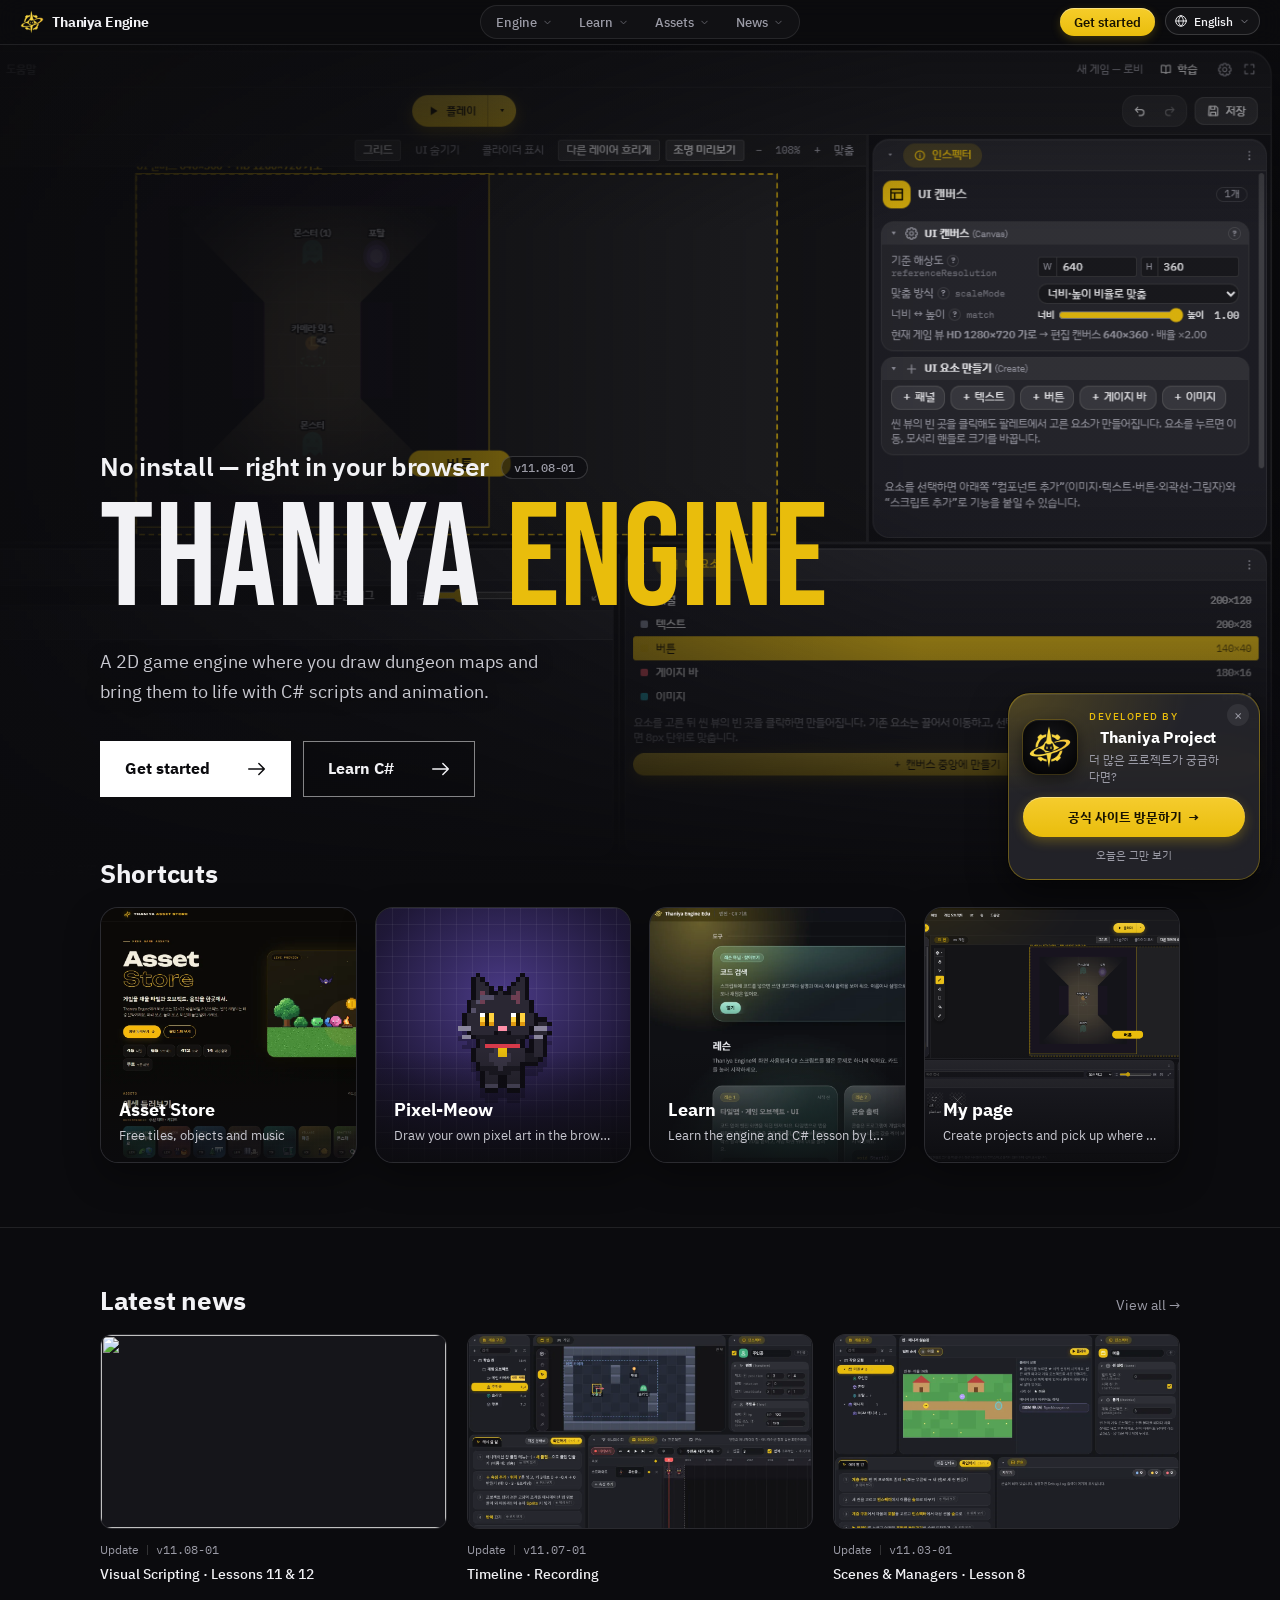
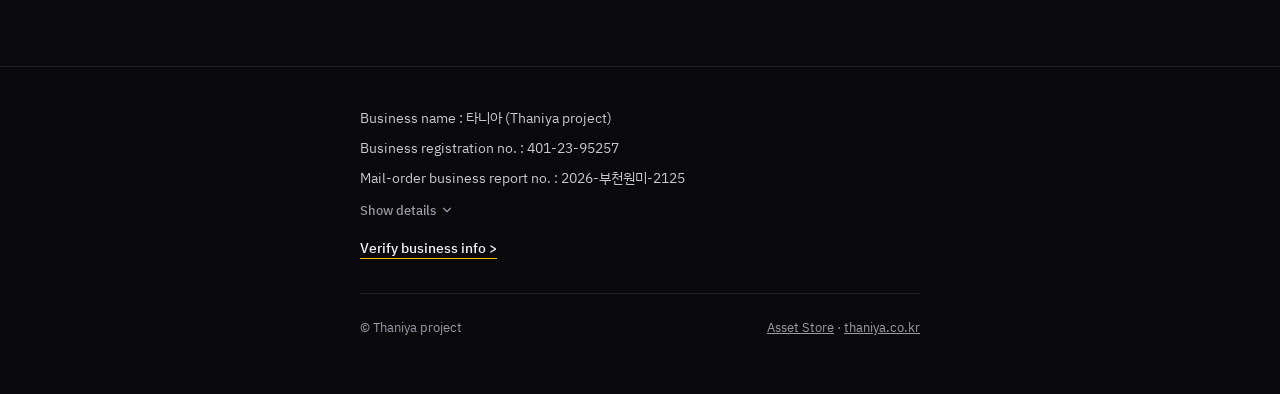
==== commit c6dbf336: "index 개편 및 튜토리얼 추가" ====
--- a/index.html
+++ b/index.html
@@ -39,6 +39,7 @@
 header a.cta:hover{background:linear-gradient(180deg,#f6cd2a,#e9bd0c);filter:brightness(1.07);transform:translateY(-1px);box-shadow:0 6px 16px rgba(233,189,12,.32),inset 0 1px 0 rgba(255,255,255,.4)}
 header .brand{justify-self:start;display:inline-flex;align-items:center;gap:8px;padding:4px 10px 4px 0;color:var(--fg);font-weight:700;font-size:14px;letter-spacing:-.01em}
 .brand img{display:block;width:24px;height:24px;flex:none}
+header a.brand:hover{background:none;color:var(--fg)}
 
 /* 언어 선택 (오른쪽 상단) */
 .lang{position:relative;margin-left:2px}
@@ -112,6 +113,11 @@
 footer .info p:last-of-type{margin-bottom:22px}
 footer .biz{display:inline-block;color:var(--fg);font-weight:500;text-decoration:none;padding-bottom:3px;border-bottom:1px solid var(--accent)}
 footer .biz:hover{color:var(--accent)}
+footer .ft-x{animation:up .35s cubic-bezier(.2,.7,.2,1) both}
+footer .ft-more button{display:inline-flex;align-items:center;gap:4px;padding:0;background:none;border:0;cursor:pointer;font:500 13px var(--f);color:var(--mute);transition:color .15s}
+footer .ft-more button:hover{color:var(--fg)}
+footer .ft-more svg{width:14px;height:14px;fill:none;stroke:currentColor;stroke-width:2;stroke-linecap:round;stroke-linejoin:round;transition:transform .2s}
+footer .ft-more button[aria-expanded="true"] svg{transform:rotate(180deg)}
 footer .copy{margin-top:34px;padding-top:22px;border-top:1px solid var(--line);color:var(--mute);font-size:13px;display:flex;justify-content:space-between;gap:12px;flex-wrap:wrap;max-width:560px;margin-inline:auto}
 footer .copy a{color:var(--mute)}footer .copy a:hover{color:var(--fg)}
 
@@ -368,6 +374,128 @@
   .st-steps.auto li.on::after{animation:none;transform:none}
 }
 @media print{html body .rv{opacity:1;translate:none}.totop,.tp-popup,.progress{display:none}}
+
+/* ---------- 펼침 메뉴 (메가 메뉴) ---------- */
+.hc .mm{position:relative;display:inline-flex;align-items:center;gap:5px;font:500 13px var(--f);color:var(--mute);background:none;border:0;padding:5px 12px;border-radius:999px;cursor:pointer;white-space:nowrap;transition:color .15s,background .15s}
+.hc .mm:hover{color:var(--fg);background:rgba(255,255,255,.07)}
+.hc .mm svg{width:11px;height:11px;fill:none;stroke:currentColor;stroke-width:2;stroke-linecap:round;stroke-linejoin:round;opacity:.6;transition:transform .2s}
+.hc .mm[aria-expanded="true"] svg{transform:rotate(180deg)}
+.hc .mm.on{color:var(--fg);background:rgba(255,255,255,.07)}
+.hc .mm[aria-expanded="true"]{color:var(--fg);background:rgba(255,255,255,.1)}
+@media (min-width:821px){
+  .hc .mm{padding:4px 12px}
+  .hc .mm.on{background:rgba(233,189,12,.16);color:var(--accent-tx,var(--accent))}
+}
+.mega{position:absolute;left:0;right:0;top:100%;z-index:-1;background:#111116;border-bottom:1px solid var(--line2);box-shadow:0 30px 60px rgba(0,0,0,.45);visibility:hidden;opacity:0;transform:translateY(-8px);transition:opacity .2s,transform .25s cubic-bezier(.2,.7,.2,1),visibility 0s .25s}
+.mega.open{visibility:visible;opacity:1;transform:none;transition:opacity .2s,transform .25s cubic-bezier(.2,.7,.2,1)}
+.mega-in{display:grid;grid-template-columns:240px minmax(0,1fr);gap:40px;padding:34px 0 40px}
+.mega-grp{list-style:none;margin:0;padding:0;display:grid;gap:4px;align-content:start}
+.mega-grp[hidden]{display:none}
+.mega-cap{font:500 11px var(--m);letter-spacing:.14em;text-transform:uppercase;color:var(--accent);margin:0 0 10px}
+header .mega a{color:var(--fg);border-radius:10px}
+header .mega-grp a{display:flex;align-items:center;justify-content:space-between;gap:10px;padding:9px 12px;margin-left:-12px;font-size:16px;font-weight:600;white-space:normal}
+header .mega-grp a:hover{background:rgba(255,255,255,.07);color:var(--accent)}
+.mega-grp a .ar{flex:none;width:14px;height:14px;fill:none;stroke:currentColor;stroke-width:1.8;stroke-linecap:round;stroke-linejoin:round;opacity:0;translate:-4px 0;transition:opacity .15s,translate .15s}
+.mega-grp a:hover .ar,.mega-grp a:focus-visible .ar{opacity:1;translate:0 0}
+.mega-grp a.ext .ar{opacity:.5;translate:0 0}
+.mega-grp a[aria-current="page"]{color:var(--accent)}
+.mega-rh{display:flex;align-items:baseline;justify-content:space-between;gap:12px;margin:0 0 14px}
+.mega-rh b{font-size:17px}
+header .mega-rh a{padding:2px 6px;margin-right:-6px;font-size:13px;color:var(--mute)}
+header .mega-rh a:hover{color:var(--fg);background:none}
+
+/* 업데이트 카드 (메뉴 · 홈) */
+.ncards{display:grid;grid-template-columns:repeat(3,minmax(0,1fr));gap:20px}
+header .mega a.ncard,a.ncard{display:block;padding:0;margin:0;text-decoration:none;color:var(--fg);font-size:14px;font-weight:500;white-space:normal;background:none;border-radius:0}
+.ncard-img{display:block;aspect-ratio:16/9;border-radius:12px;overflow:hidden;background:var(--panel);border:1px solid var(--line)}
+.ncard-img img{display:block;width:100%;height:100%;object-fit:cover;object-position:left top;transition:transform .35s ease}
+.ncard:hover .ncard-img img{transform:scale(1.05)}
+.ncard-meta{display:flex;align-items:center;gap:8px;margin:12px 0 4px;font:400 12px var(--m);color:var(--mute)}
+.ncard-meta em{font-style:normal;font-family:var(--f)}
+.ncard-meta em::after{content:"";display:inline-block;width:1px;height:10px;margin-left:8px;background:var(--line2);vertical-align:-1px}
+.ncard-t{display:block;overflow:hidden;white-space:nowrap;text-overflow:ellipsis;transition:color .15s}
+.ncard:hover .ncard-t{color:var(--accent)}
+
+/* ---------- 페이지 ---------- */
+main>[data-page][hidden]{display:none}
+.page-in{animation:pgin .45s cubic-bezier(.2,.7,.2,1) both}
+@keyframes pgin{from{opacity:0;translate:0 14px}to{opacity:1;translate:0 0}}
+.crumb{display:flex;align-items:center;justify-content:center;gap:8px;margin:0 0 18px;font-size:12px;color:var(--mute)}
+.crumb a{text-decoration:none;color:var(--mute)}.crumb a:hover{color:var(--fg)}
+.crumb i{font-style:normal;opacity:.5}
+.st-copy .crumb{justify-content:flex-start}
+.pager{display:grid;grid-template-columns:1fr 1fr;gap:12px;margin-top:64px}
+.pager a{display:flex;flex-direction:column;gap:2px;padding:16px 20px;border:1px solid var(--line);border-radius:14px;background:var(--panel);text-decoration:none;transition:border-color .15s,transform .15s}
+.pager a:hover{border-color:rgba(233,189,12,.5);transform:translateY(-2px)}
+.pager small{font-size:12px;color:var(--mute)}
+.pager b{font-size:16px}
+.pager .nx{grid-column:2;text-align:right}
+.pager span:empty{display:none}
+
+/* ---------- 홈: 바로가기 ---------- */
+section.qk{position:relative;z-index:1;border-top:0;padding:0 0 64px;margin-top:-28px}
+.qk-h,.hn-h{display:flex;align-items:baseline;justify-content:space-between;gap:12px;margin:0 0 16px}
+.qk-h h2,.hn-h h2{margin:0;text-align:left;font-size:clamp(20px,2.4vw,26px)}
+.hn-h a{font-size:14px;color:var(--mute);text-decoration:none}.hn-h a:hover{color:var(--fg)}
+.qk-grid{display:grid;grid-template-columns:repeat(4,minmax(0,1fr));gap:18px}
+.qk-card{position:relative;aspect-ratio:1/1;border-radius:18px;overflow:hidden;isolation:isolate;background:#16161c;border:1px solid var(--line);box-shadow:0 14px 34px rgba(0,0,0,.35);transition:transform .25s cubic-bezier(.2,.7,.2,1),box-shadow .25s,border-color .25s}
+.qk-card:hover,.qk-card:focus-within{transform:translateY(-4px);border-color:rgba(233,189,12,.45);box-shadow:0 22px 44px rgba(0,0,0,.45)}
+.qk-bg{position:absolute;inset:0;z-index:-1;width:100%;height:100%;object-fit:cover;transition:filter .35s,transform .45s ease}
+.qk-card:hover .qk-bg,.qk-card:focus-within .qk-bg{filter:blur(7px) brightness(.32);transform:scale(1.1)}
+.qk-px{display:grid;place-items:center;background:
+  linear-gradient(rgba(255,255,255,.05) 1px,transparent 1px) 0 0/16px 16px,
+  linear-gradient(90deg,rgba(255,255,255,.05) 1px,transparent 1px) 0 0/16px 16px,
+  radial-gradient(90% 80% at 50% 35%,#4a3a86 0,#1f1838 60%,#121019 100%)}
+.qk-px i{display:block;width:56%;aspect-ratio:1;background:url(assets/base/hero.png) 0 0/400% 400% no-repeat;image-rendering:pixelated;filter:drop-shadow(0 10px 0 rgba(0,0,0,.25));animation:qkwalk .8s steps(4) infinite}
+@keyframes qkwalk{from{background-position-x:0}to{background-position-x:133.333%}}
+.qk-cap{position:absolute;left:0;right:0;bottom:0;padding:44px 18px 16px;background:linear-gradient(180deg,rgba(11,11,14,0),rgba(11,11,14,.88));transition:opacity .25s}
+.qk-cap b{display:block;font-size:18px;color:#fff}
+.qk-cap span{display:block;font-size:13px;color:#c9c9d1;overflow:hidden;white-space:nowrap;text-overflow:ellipsis}
+.qk-card:hover .qk-cap,.qk-card:focus-within .qk-cap{opacity:0}
+.qk-ov{position:absolute;inset:0;display:flex;flex-direction:column;align-items:center;justify-content:center;gap:6px;padding:18px;text-align:center;color:#fff;opacity:0;transition:opacity .25s}
+.qk-card:hover .qk-ov,.qk-card:focus-within .qk-ov{opacity:1}
+.qk-ic{display:grid;place-items:center;width:46px;height:46px;margin-bottom:4px;border-radius:14px;background:rgba(233,189,12,.16);color:var(--accent)}
+.qk-ic svg{width:24px;height:24px;fill:none;stroke:currentColor;stroke-width:1.7;stroke-linecap:round;stroke-linejoin:round}
+.qk-t{font-size:18px}
+.qk-d{font-size:13px;line-height:1.5;color:#c9c9d1;max-width:220px}
+a.qk-go{margin-top:12px;display:inline-flex;align-items:center;height:40px;padding:0 20px;border-radius:10px;background:var(--accent);color:var(--accent-fg);font-weight:700;font-size:14px;text-decoration:none;box-shadow:0 6px 16px rgba(233,189,12,.3);transition:filter .15s}
+a.qk-go:hover{filter:brightness(1.08)}
+a.qk-go::after{content:"";position:absolute;inset:0;z-index:0}
+a.qk-more{position:absolute;right:16px;bottom:12px;z-index:1;display:inline-flex;align-items:center;gap:4px;font-size:13px;color:#bdbdc6;text-decoration:none}
+a.qk-more:hover{color:#fff}
+a.qk-more svg{width:13px;height:13px;fill:none;stroke:currentColor;stroke-width:2;stroke-linecap:round;stroke-linejoin:round}
+@media (hover:none){
+  .qk-cap{display:none}
+  .qk-ov{opacity:1;justify-content:flex-end;align-items:flex-start;text-align:left;gap:2px;padding:16px;background:linear-gradient(180deg,rgba(11,11,14,0) 30%,rgba(11,11,14,.9))}
+  .qk-ic,.qk-d,a.qk-more{display:none}
+  a.qk-go{margin-top:8px;height:34px;padding:0 14px;font-size:13px}
+  .qk-card:hover .qk-bg,.qk-card:focus-within .qk-bg{filter:none;transform:none}
+}
+section.hn{padding-top:56px}
+
+@media (max-width:1000px){.qk-grid{grid-template-columns:repeat(2,minmax(0,1fr))}.qk-card{aspect-ratio:4/3}}
+@media (max-width:820px){
+  section.qk{margin-top:0;padding-top:8px}
+  .mega-in{grid-template-columns:1fr;gap:22px;padding:22px 0 26px}
+  .mega-grp{grid-template-columns:repeat(2,minmax(0,1fr))}
+  .ncards{gap:14px}
+  .mega .ncards .ncard:nth-child(3){display:none}
+  .mega .ncards{grid-template-columns:repeat(2,minmax(0,1fr))}
+  .pager{margin-top:44px}
+}
+@media (max-width:560px){
+  .hc .mm{padding:5px 9px}
+  .mega-r{display:none}
+  .mega-grp{grid-template-columns:1fr}
+  header .mega-grp a{font-size:15px}
+  .qk-grid{gap:12px}
+  .qk-card{aspect-ratio:1/1;border-radius:14px}
+  .qk-ov{padding:12px}.qk-t{font-size:15px}
+  a.qk-go{font-size:12px;padding:0 10px;height:30px}
+  .ncards{grid-template-columns:1fr}
+  .pager{grid-template-columns:1fr}.pager .nx{grid-column:1}
+}
+@media (prefers-reduced-motion:reduce){.mega,.qk-card,.qk-bg,.ncard-img img{transition:none}.qk-px i{animation:none}.page-in{animation:none}}
 </style>
 </head>
 <body>
@@ -375,15 +503,14 @@
 <header>
   <div class="progress" id="prog" aria-hidden="true"><i></i></div>
   <div class="wrap hbar">
-    <div class="brand"><img src="assets/thaniya-logo.png" width="36" height="36" alt=""><span>Thaniya Engine</span></div>
+    <a class="brand" href="#" aria-label="Thaniya Engine 처음 화면" data-i18n-aria="brand.aria"><img src="assets/thaniya-logo.png" width="36" height="36" alt=""><span>Thaniya Engine</span></a>
     <nav class="hc" aria-label="주 메뉴" data-i18n-aria="nav.aria">
-      <a href="#about" data-i18n="nav.about">소개</a>
-      <a href="#features" data-i18n="nav.features">기능</a>
-      <a href="#store" data-i18n="nav.store">에셋 스토어</a>
-      <a href="#updates" data-i18n="nav.updates">최신 업데이트</a>
+      <button type="button" class="mm" data-m="engine" aria-expanded="false" aria-controls="mega"><span data-i18n="nav.engine">엔진</span><svg viewBox="0 0 24 24" aria-hidden="true"><path d="M6 9l6 6 6-6"/></svg></button>
+      <button type="button" class="mm" data-m="learn" aria-expanded="false" aria-controls="mega"><span data-i18n="nav.learn">학습</span><svg viewBox="0 0 24 24" aria-hidden="true"><path d="M6 9l6 6 6-6"/></svg></button>
+      <button type="button" class="mm" data-m="asset" aria-expanded="false" aria-controls="mega"><span data-i18n="nav.asset">에셋</span><svg viewBox="0 0 24 24" aria-hidden="true"><path d="M6 9l6 6 6-6"/></svg></button>
+      <button type="button" class="mm" data-m="news" aria-expanded="false" aria-controls="mega"><span data-i18n="nav.news">소식</span><svg viewBox="0 0 24 24" aria-hidden="true"><path d="M6 9l6 6 6-6"/></svg></button>
     </nav>
     <div class="hr">
-      <a href="learning.html" data-i18n="nav.learn">학습</a>
       <a class="cta" href="mypage.html" data-i18n="nav.start">시작하기</a>
       <span id="themeHost"></span>
       <div class="lang" id="lang">
@@ -401,14 +528,43 @@
       </div>
     </div>
   </div>
+  <div class="mega" id="mega" aria-hidden="true">
+    <div class="wrap mega-in">
+      <div class="mega-l">
+        <ul class="mega-grp" data-m="engine">
+          <li><a href="#about"><span data-i18n="nav.about">소개</span><svg class="ar" viewBox="0 0 24 24" aria-hidden="true"><path d="M5 12h14M13 6l6 6-6 6"/></svg></a></li>
+          <li><a href="#features"><span data-i18n="mm.features">주요 기능</span><svg class="ar" viewBox="0 0 24 24" aria-hidden="true"><path d="M5 12h14M13 6l6 6-6 6"/></svg></a></li>
+          <li><a href="#play"><span data-i18n="pg.title">직접 실행해 보기</span><svg class="ar" viewBox="0 0 24 24" aria-hidden="true"><path d="M5 12h14M13 6l6 6-6 6"/></svg></a></li>
+          <li><a href="mypage.html"><span data-i18n="mm.start">엔진 시작하기</span><svg class="ar" viewBox="0 0 24 24" aria-hidden="true"><path d="M5 12h14M13 6l6 6-6 6"/></svg></a></li>
+        </ul>
+        <ul class="mega-grp" data-m="learn" hidden>
+          <li><a href="#learning"><span data-i18n="mm.learnAbout">학습 소개</span><svg class="ar" viewBox="0 0 24 24" aria-hidden="true"><path d="M5 12h14M13 6l6 6-6 6"/></svg></a></li>
+          <li><a href="learning.html"><span data-i18n="hero.learn">C# 학습하기</span><svg class="ar" viewBox="0 0 24 24" aria-hidden="true"><path d="M5 12h14M13 6l6 6-6 6"/></svg></a></li>
+        </ul>
+        <ul class="mega-grp" data-m="asset" hidden>
+          <li><a href="#store"><span data-i18n="mm.store">에셋 스토어 소개</span><svg class="ar" viewBox="0 0 24 24" aria-hidden="true"><path d="M5 12h14M13 6l6 6-6 6"/></svg></a></li>
+          <li><a class="ext" href="https://architect0509.github.io/Thaniya-Engine-AssetStore/" target="_blank" rel="noopener"><span data-i18n="st.open">스토어 둘러보기</span><svg class="ar" viewBox="0 0 24 24" aria-hidden="true"><path d="M7 17L17 7M9 7h8v8"/></svg></a></li>
+          <li><a class="ext" href="https://architect0509.github.io/Pixel-meow/canvas/canvas.html" target="_blank" rel="noopener"><span data-i18n="mm.pixel">Pixel-Meow 도트 그리기</span><svg class="ar" viewBox="0 0 24 24" aria-hidden="true"><path d="M7 17L17 7M9 7h8v8"/></svg></a></li>
+        </ul>
+        <ul class="mega-grp" data-m="news" hidden>
+          <li><a href="#updates"><span data-i18n="nav.updates">최신 업데이트</span><svg class="ar" viewBox="0 0 24 24" aria-hidden="true"><path d="M5 12h14M13 6l6 6-6 6"/></svg></a></li>
+          <li><a class="ext" href="https://thaniya.co.kr/" target="_blank" rel="noopener"><span data-i18n="mm.site">Thaniya Project 공식 사이트</span><svg class="ar" viewBox="0 0 24 24" aria-hidden="true"><path d="M7 17L17 7M9 7h8v8"/></svg></a></li>
+        </ul>
+      </div>
+      <div class="mega-r">
+        <div class="mega-rh"><b data-i18n="upd.h2">최신 업데이트</b><a href="#updates" data-i18n="mm.more">더보기</a></div>
+        <div class="ncards" id="megaNews"></div>
+      </div>
+    </div>
+  </div>
 </header>
 
 <main>
-  <div class="hero">
+  <div class="hero" data-page="home">
     <div class="hero-media"><img src="assets/engine-screenshot.png" width="1908" height="905" alt="Thaniya Engine 에디터 화면: 계층 구조, 씬 뷰, 인스펙터, 프로젝트 패널" data-i18n-alt="hero.alt"></div>
     <div class="hero-glow" aria-hidden="true"></div>
     <div class="hero-copy">
-      <p class="kick"><span data-i18n="hero.kick">설치 없이, 브라우저에서 바로</span> <span class="ver">v11.03-01</span></p>
+      <p class="kick"><span data-i18n="hero.kick">설치 없이, 브라우저에서 바로</span> <span class="ver">v11.08-01</span></p>
       <h1>Thaniya <em id="heroEm">Engine</em></h1>
       <p class="sub" data-i18n="hero.sub">던전 맵을 그리고, C# 스크립트로 직접 움직여 보는 2D 게임 엔진.</p>
       <div class="btns">
@@ -418,8 +574,65 @@
     </div>
   </div>
 
-
-  <section id="about">
+  <section class="qk" id="quick" data-page="home" aria-labelledby="qkH">
+    <div class="wrap">
+      <div class="qk-h"><h2 id="qkH" data-i18n="qk.h">바로가기</h2></div>
+      <div class="qk-grid">
+        <div class="qk-card" data-qk="store">
+          <img class="qk-bg" src="assets/assetstore-screenshot.webp" width="1055" height="843" alt="" loading="lazy" decoding="async" style="object-position:left top">
+          <div class="qk-cap"><b data-i18n="nav.store">에셋 스토어</b><span data-i18n="qk.store.d">무료 타일 · 오브젝트 · 배경 음악</span></div>
+          <div class="qk-ov">
+            <span class="qk-ic"><svg viewBox="0 0 24 24" aria-hidden="true"><path d="M5 8h14l-1.2 11.2a1 1 0 0 1-1 .8H7.2a1 1 0 0 1-1-.8z"/><path d="M9 8V6.5a3 3 0 0 1 6 0V8"/></svg></span>
+            <b class="qk-t" data-i18n="nav.store">에셋 스토어</b>
+            <span class="qk-d" data-i18n="qk.store.d">무료 타일 · 오브젝트 · 배경 음악</span>
+            <a class="qk-go" href="https://architect0509.github.io/Thaniya-Engine-AssetStore/" target="_blank" rel="noopener" data-i18n="st.open">스토어 둘러보기</a>
+            <a class="qk-more" href="#store"><span data-i18n="qk.more">자세히 보기</span> <svg viewBox="0 0 24 24" aria-hidden="true"><path d="M9 6l6 6-6 6"/></svg></a>
+          </div>
+        </div>
+        <div class="qk-card" data-qk="pixel">
+          <span class="qk-bg qk-px" aria-hidden="true"><i></i></span>
+          <div class="qk-cap"><b>Pixel-Meow</b><span data-i18n="qk.pixel.d">브라우저에서 픽셀 아트를 직접 그려요</span></div>
+          <div class="qk-ov">
+            <span class="qk-ic"><svg viewBox="0 0 24 24" aria-hidden="true"><path d="M4 20l1-4L16 5l3 3L8 19z"/><path d="M14 7l3 3"/></svg></span>
+            <b class="qk-t">Pixel-Meow</b>
+            <span class="qk-d" data-i18n="qk.pixel.d">브라우저에서 픽셀 아트를 직접 그려요</span>
+            <a class="qk-go" href="https://architect0509.github.io/Pixel-meow/canvas/canvas.html" target="_blank" rel="noopener" data-i18n="qk.pixel.b">그리기 시작</a>
+          </div>
+        </div>
+        <div class="qk-card" data-qk="learn">
+          <img class="qk-bg" src="assets/learning-screenshot.webp" width="1600" height="792" alt="" loading="lazy" decoding="async" style="object-position:left top">
+          <div class="qk-cap"><b data-i18n="nav.learn">학습</b><span data-i18n="qk.learn.d">엔진 사용법과 C#을 레슨으로 익혀요</span></div>
+          <div class="qk-ov">
+            <span class="qk-ic"><svg viewBox="0 0 24 24" aria-hidden="true"><path d="M4 5.5A1.5 1.5 0 0 1 5.5 4H11v15H5.5A1.5 1.5 0 0 1 4 17.5z"/><path d="M20 5.5A1.5 1.5 0 0 0 18.5 4H13v15h5.5a1.5 1.5 0 0 0 1.5-1.5z"/></svg></span>
+            <b class="qk-t" data-i18n="nav.learn">학습</b>
+            <span class="qk-d" data-i18n="qk.learn.d">엔진 사용법과 C#을 레슨으로 익혀요</span>
+            <a class="qk-go" href="learning.html" data-i18n="hero.learn">C# 학습하기</a>
+            <a class="qk-more" href="#learning"><span data-i18n="qk.more">자세히 보기</span> <svg viewBox="0 0 24 24" aria-hidden="true"><path d="M9 6l6 6-6 6"/></svg></a>
+          </div>
+        </div>
+        <div class="qk-card" data-qk="my">
+          <img class="qk-bg" src="assets/engine-screenshot.png" width="1908" height="905" alt="" loading="lazy" decoding="async" style="object-position:30% top">
+          <div class="qk-cap"><b data-i18n="qk.my.t">마이페이지</b><span data-i18n="qk.my.d">내 프로젝트를 만들고 이어서 작업해요</span></div>
+          <div class="qk-ov">
+            <span class="qk-ic"><svg viewBox="0 0 24 24" aria-hidden="true"><circle cx="12" cy="8.5" r="3.5"/><path d="M5 20c.8-3.6 3.6-5.5 7-5.5s6.2 1.9 7 5.5"/></svg></span>
+            <b class="qk-t" data-i18n="qk.my.t">마이페이지</b>
+            <span class="qk-d" data-i18n="qk.my.d">내 프로젝트를 만들고 이어서 작업해요</span>
+            <a class="qk-go" href="mypage.html" data-i18n="qk.my.b">바로 가기</a>
+            <a class="qk-more" href="#about"><span data-i18n="qk.more">자세히 보기</span> <svg viewBox="0 0 24 24" aria-hidden="true"><path d="M9 6l6 6-6 6"/></svg></a>
+          </div>
+        </div>
+      </div>
+    </div>
+  </section>
+
+  <section class="hn" id="news" data-page="home" aria-labelledby="hnH">
+    <div class="wrap">
+      <div class="hn-h"><h2 id="hnH" data-i18n="home.news">최신 소식</h2><a href="#updates"><span data-i18n="home.all">전체 보기</span> →</a></div>
+      <div class="ncards" id="homeNews"></div>
+    </div>
+  </section>
+
+  <section id="about" data-page="about" hidden>
     <div class="wrap">
       <div class="eyebrow">About</div>
       <h2 data-i18n="about.h2">만들고, 쓰고, 바로 실행합니다</h2>
@@ -432,7 +645,7 @@
     </div>
   </section>
 
-  <section id="learning">
+  <section id="learning" data-page="learning" hidden>
     <div class="wrap">
       <div class="eyebrow">Learning</div>
       <h2 data-i18n="learn.h2">엔진 안에서 C#을 배워요</h2>
@@ -452,7 +665,7 @@
     </div>
   </section>
 
-  <section id="features">
+  <section id="features" data-page="features" hidden>
     <div class="wrap">
       <div class="eyebrow">Features</div>
       <h2 data-i18n="feat.h2">주요 기능</h2>
@@ -501,7 +714,7 @@
     </div>
   </section>
 
-  <section id="store">
+  <section id="store" data-page="store" hidden>
     <div class="wrap st-grid">
       <div class="st-copy">
         <div class="eyebrow">Asset Store</div>
@@ -530,15 +743,17 @@
     </div>
   </section>
 
-  <section id="updates">
+  <section id="updates" data-page="updates" hidden>
     <div class="wrap">
       <div class="eyebrow">Updates</div>
       <h2 data-i18n="upd.h2">최신 업데이트</h2>
       <p class="lead" data-i18n="upd.lead">엔진에 새로 들어온 변경 사항입니다.</p>
       <div class="log">
-        <article><div class="v">v11.03-01<small data-i18n="upd.cur">현재 버전</small></div><div><h3 data-i18n="u0.t">씬 · 매니저 · 레슨 8</h3><p data-i18n="u0.d">학습에 레슨 8 「씬과 매니저」가 생겼습니다. 새 씬을 만들어 포탈로 잇고 시작 씬을 바꿔 보며, 씬이 바뀌어도 살아 있는 BGM 매니저 · 게임 매니저로 음악과 목숨을 이어 갑니다. SceneManager.GetActiveScene · LoadScene · RestartGame도 코드로 익혀요.</p></div></article>
-        <article><div class="v">v11.02-03</div><div><h3 data-i18n="u1.t">룰 타일 · 애니메이션 타일 · 레슨 7</h3><p data-i18n="u1.d">타일 팔레트에서 타일을 고르면 인스펙터에서 유니티식 룰 타일 · 애니메이션 타일을 만들고 저장해, 타일 선택 창의 「특수 타일」에서 골라 칠합니다. 학습에 레슨 7 「특수 타일」이 생겼고, 타일 칠하기도 Ctrl+Z로 되돌릴 수 있게 고쳤습니다.</p></div></article>
-        <article><div class="v">v11.02-02</div><div><h3 data-i18n="u2.t">에셋 스토어 연결</h3><p data-i18n="u2.d">프로젝트 창 「에셋스토어」에서 무료 타일 45 · 오브젝트 65 · 배경 음악 14곡을 미리 보고, 고른 폴더로 바로 불러옵니다.</p></div></article>
+        <article data-img="assets/learn/lesson-11-0.webp"><div class="v">v11.08-01<small data-i18n="upd.cur">현재 버전</small></div><div><h3 data-i18n="uv.t">비주얼 스크립트 · 레슨 11 · 12</h3><p data-i18n="uv.d">노드를 선으로 이어 코드 없이 게임을 움직이는 비주얼 스크립트 창이 생겼습니다. 스크립트 머신 · 상태 머신 · 서브그래프 · 커스텀 이벤트를 쓰고, 플레이 중 「⚡ 이벤트 흐름」으로 실행된 노드와 상태 전환을 눈으로 따라갑니다. 노드마다 ? 도움말(예시 그림 · C# 코드)이 있고, 학습에는 레슨 11 · 12 비주얼 스크립트 실습이 더해졌어요.</p></div></article>
+        <article data-img="assets/learn/lesson-6-3.webp"><div class="v">v11.07-01</div><div><h3 data-i18n="ut.t">타임라인 · 녹화</h3><p data-i18n="ut.d">유니티 Timeline처럼 애니메이션 · 활성화 · 오디오 · 시그널 트랙을 시간 위에 놓고 플레이어블 디렉터로 재생합니다. ● 녹화를 켜고 씬 뷰에서 오브젝트를 옮기면 그 시간에 키가 남고, 키 사이는 부드럽게 이어져요. 스크립트에서는 PlayableDirector로 Play · Pause · Stop을 부를 수 있습니다.</p></div></article>
+        <article data-img="assets/learn/lesson-8-0.webp"><div class="v">v11.03-01</div><div><h3 data-i18n="u0.t">씬 · 매니저 · 레슨 8</h3><p data-i18n="u0.d">학습에 레슨 8 「씬과 매니저」가 생겼습니다. 새 씬을 만들어 포탈로 잇고 시작 씬을 바꿔 보며, 씬이 바뀌어도 살아 있는 BGM 매니저 · 게임 매니저로 음악과 목숨을 이어 갑니다. SceneManager.GetActiveScene · LoadScene · RestartGame도 코드로 익혀요.</p></div></article>
+        <article data-img="assets/learn/lesson-7-0.webp"><div class="v">v11.02-03</div><div><h3 data-i18n="u1.t">룰 타일 · 애니메이션 타일 · 레슨 7</h3><p data-i18n="u1.d">타일 팔레트에서 타일을 고르면 인스펙터에서 유니티식 룰 타일 · 애니메이션 타일을 만들고 저장해, 타일 선택 창의 「특수 타일」에서 골라 칠합니다. 학습에 레슨 7 「특수 타일」이 생겼고, 타일 칠하기도 Ctrl+Z로 되돌릴 수 있게 고쳤습니다.</p></div></article>
+        <article data-img="assets/assetstore-screenshot.webp"><div class="v">v11.02-02</div><div><h3 data-i18n="u2.t">에셋 스토어 연결</h3><p data-i18n="u2.d">프로젝트 창 「에셋스토어」에서 무료 타일 45 · 오브젝트 65 · 배경 음악 14곡을 미리 보고, 고른 폴더로 바로 불러옵니다.</p></div></article>
         <article><div class="v">11.01</div><div><h3 data-i18n="u3.t">애니메이터 · 애니메이션 창 · 레슨 6</h3><p data-i18n="u3.d">상태 · 전환 · 조건을 그래프로 편집하고 키프레임 타임라인으로 클립을 만듭니다. 기본 주인공은 걷기 애니메이션이 있는 검은 고양이로 바뀌었고, 학습에 레슨 6 「애니메이션 다루기」가 생겼습니다.</p></div></article>
         <article><div class="v">11.01</div><div><h3 data-i18n="u4.t">오디오 소스 · 매니저 · 배경 음악</h3><p data-i18n="u4.d">AudioSource 컴포넌트와 Sound 클래스로 소리를 내고, 씬에 그려지지 않는 매니저가 배경 음악을 이어 줍니다. 기본 배경 음악 「타니아의 아침」이 들어 있어요.</p></div></article>
         <article><div class="v">11.01</div><div><h3 data-i18n="u5.t">타일 합치기 · 설정 정리</h3><p data-i18n="u5.d">여러 타일을 무한 격자에 겹쳐 새 타일셋으로 저장합니다. 설정 창은 항목마다 페이지로 나뉘고, 레이아웃을 JSON으로 저장 · 불러올 수 있어요.</p></div></article>
@@ -556,11 +771,12 @@
   <div class="wrap">
     <div class="info">
       <p><span data-i18n="ft.name">상호명</span> : 타니아 (Thaniya project)</p>
-      <p><span data-i18n="ft.rep">대표자명</span> : 홍재현</p>
-      <p><span data-i18n="ft.addr">주소</span> : 경기도 부천시 원미구 중동로 108 (중동, 펠리스카운티) 116동 1003호</p>
+      <p class="ft-x" hidden><span data-i18n="ft.rep">대표자명</span> : 홍재현</p>
+      <p class="ft-x" hidden><span data-i18n="ft.addr">주소</span> : 경기도 부천시 원미구 중동로 108 (중동, 펠리스카운티) 116동 1003호</p>
       <p><span data-i18n="ft.biz">사업자 등록번호</span> : 401-23-95257</p>
       <p><span data-i18n="ft.mail">통신판매업신고</span> : 2026-부천원미-2125</p>
-      <p><span data-i18n="ft.tel">전화</span> : 010-9703-0061</p>
+      <p class="ft-x" hidden><span data-i18n="ft.tel">전화</span> : 010-9703-0061</p>
+      <p class="ft-more"><button type="button" id="ftMore" aria-expanded="false"><span id="ftMoreT" data-i18n="ft.more">자세히 보기</span><svg viewBox="0 0 24 24" aria-hidden="true"><path d="M6 9l6 6 6-6"/></svg></button></p>
       <a class="biz" href="https://www.ftc.go.kr/bizCommPop.do?wrkr_no=4012395257" target="_blank" rel="noopener" data-i18n="ft.check">사업자정보 확인 &gt;</a>
     </div>
     <div class="copy">
@@ -581,6 +797,14 @@
 zh:{"flt.aria":"筛选功能","flt.all":"全部","flt.build":"创作","flt.code":"编程","flt.media":"媒体","flt.flow":"工作环境","pg.title":"亲手试试","pg.label":"输出内容","pg.ph":"输入消息","pg.run":"运行","pg.clear":"清空","pg.copy":"复制代码","pg.copied":"已复制","pg.console":"控制台","pg.empty":"点击“运行”在控制台中输出","pg.type":"日志类型","st.rand":"随机推荐","st.hint":"点击主题，选出你喜欢的","st.sel":"已选主题","st.today":"今日推荐","upd.more":"查看更早的更新","upd.less":"收起","lb.aria":"图片查看器","lb.open":"放大查看","lb.zoom":"放大","lb.close":"关闭","lb.prev":"上一张","lb.next":"下一张","top.aria":"回到顶部"}
 };
 Object.keys(X).forEach(function(l){for(var k in X[l])T[l][k]=X[l][k]});
+
+var Y={
+ko:{"nav.engine":"엔진","nav.asset":"에셋","nav.news":"소식","mm.features":"주요 기능","mm.start":"엔진 시작하기","mm.learnAbout":"학습 소개","mm.store":"에셋 스토어 소개","mm.pixel":"Pixel-Meow 도트 그리기","mm.site":"Thaniya Project 공식 사이트","mm.more":"더보기","mm.upd":"업데이트","qk.h":"바로가기","qk.store.d":"무료 타일 · 오브젝트 · 배경 음악","qk.pixel.d":"브라우저에서 픽셀 아트를 직접 그려요","qk.pixel.b":"그리기 시작","qk.learn.d":"엔진 사용법과 C#을 레슨으로 익혀요","qk.my.t":"마이페이지","qk.my.d":"내 프로젝트를 만들고 이어서 작업해요","qk.my.b":"바로 가기","qk.more":"자세히 보기","home.news":"최신 소식","home.all":"전체 보기","pgr.prev":"이전","pgr.next":"다음","page.home":"홈","ft.more":"자세히 보기","ft.less":"접기","brand.aria":"Thaniya Engine 처음 화면","uv.t":"비주얼 스크립트 · 레슨 11 · 12","uv.d":"노드를 선으로 이어 코드 없이 게임을 움직이는 비주얼 스크립트 창이 생겼습니다. 스크립트 머신 · 상태 머신 · 서브그래프 · 커스텀 이벤트를 쓰고, 플레이 중 「⚡ 이벤트 흐름」으로 실행된 노드와 상태 전환을 눈으로 따라갑니다. 노드마다 ? 도움말(예시 그림 · C# 코드)이 있고, 학습에는 레슨 11 · 12 비주얼 스크립트 실습이 더해졌어요.","ut.t":"타임라인 · 녹화","ut.d":"유니티 Timeline처럼 애니메이션 · 활성화 · 오디오 · 시그널 트랙을 시간 위에 놓고 플레이어블 디렉터로 재생합니다. ● 녹화를 켜고 씬 뷰에서 오브젝트를 옮기면 그 시간에 키가 남고, 키 사이는 부드럽게 이어져요. 스크립트에서는 PlayableDirector로 Play · Pause · Stop을 부를 수 있습니다."},
+en:{"nav.engine":"Engine","nav.asset":"Assets","nav.news":"News","mm.features":"Key features","mm.start":"Launch the engine","mm.learnAbout":"About learning","mm.store":"About the Asset Store","mm.pixel":"Draw pixel art in Pixel-Meow","mm.site":"Thaniya Project website","mm.more":"More","mm.upd":"Update","qk.h":"Shortcuts","qk.store.d":"Free tiles, objects and music","qk.pixel.d":"Draw your own pixel art in the browser","qk.pixel.b":"Start drawing","qk.learn.d":"Learn the engine and C# lesson by lesson","qk.my.t":"My page","qk.my.d":"Create projects and pick up where you left off","qk.my.b":"Open","qk.more":"Details","home.news":"Latest news","home.all":"View all","pgr.prev":"Previous","pgr.next":"Next","page.home":"Home","ft.more":"Show details","ft.less":"Hide details","brand.aria":"Thaniya Engine home","uv.t":"Visual Scripting · Lessons 11 & 12","uv.d":"A new Visual Scripting window lets you move your game by wiring nodes together, no code required. Use script machines, state machines, subgraphs and custom events, and follow executed nodes and state transitions live with “⚡ Event flow” during play. Every node has a ? help card with an example diagram and the equivalent C#, and Learning adds hands-on Lessons 11 and 12.","ut.t":"Timeline · Recording","ut.d":"Like Unity Timeline, lay out animation, activation, audio and signal tracks over time and play them with a Playable Director. Turn on ● Record and move objects in the Scene view to leave keys at that time, with smooth motion between keys. Scripts can call Play, Pause and Stop through PlayableDirector."},
+ja:{"nav.engine":"エンジン","nav.asset":"アセット","nav.news":"ニュース","mm.features":"主な機能","mm.start":"エンジンを起動","mm.learnAbout":"学習の紹介","mm.store":"アセットストアの紹介","mm.pixel":"Pixel-Meow でドット絵","mm.site":"Thaniya Project 公式サイト","mm.more":"もっと見る","mm.upd":"アップデート","qk.h":"ショートカット","qk.store.d":"無料のタイル・オブジェクト・BGM","qk.pixel.d":"ブラウザでドット絵を描こう","qk.pixel.b":"描きはじめる","qk.learn.d":"レッスンでエンジンとC#を学ぶ","qk.my.t":"マイページ","qk.my.d":"プロジェクトを作って続きから作業","qk.my.b":"開く","qk.more":"詳しく見る","home.news":"最新ニュース","home.all":"すべて見る","pgr.prev":"前へ","pgr.next":"次へ","page.home":"ホーム","ft.more":"詳しく見る","ft.less":"閉じる","brand.aria":"Thaniya Engine ホーム","uv.t":"ビジュアルスクリプト・レッスン 11・12","uv.d":"ノードを線でつなぎ、コードなしでゲームを動かすビジュアルスクリプトウィンドウを追加しました。スクリプトマシン・ステートマシン・サブグラフ・カスタムイベントを使い、プレイ中は「⚡ イベントの流れ」で実行されたノードと状態遷移を目で追えます。各ノードには ? ヘルプ（例の図・C# コード）があり、学習にはレッスン 11・12 のビジュアルスクリプト実習が加わりました。","ut.t":"タイムライン・録画","ut.d":"Unity の Timeline のように、アニメーション・アクティベーション・オーディオ・シグナルのトラックを時間軸に並べ、Playable Director で再生します。● 録画をオンにしてシーンビューでオブジェクトを動かすとその時間にキーが残り、キーの間はなめらかにつながります。スクリプトからは PlayableDirector で Play・Pause・Stop を呼べます。"},
+zh:{"nav.engine":"引擎","nav.asset":"资源","nav.news":"动态","mm.features":"主要功能","mm.start":"启动引擎","mm.learnAbout":"学习介绍","mm.store":"资源商店介绍","mm.pixel":"用 Pixel-Meow 画像素画","mm.site":"Thaniya Project 官网","mm.more":"更多","mm.upd":"更新","qk.h":"快捷入口","qk.store.d":"免费图块、物件与背景音乐","qk.pixel.d":"在浏览器中绘制像素画","qk.pixel.b":"开始绘制","qk.learn.d":"通过课程学习引擎与 C#","qk.my.t":"我的页面","qk.my.d":"创建项目并继续上次的工作","qk.my.b":"打开","qk.more":"查看详情","home.news":"最新动态","home.all":"查看全部","pgr.prev":"上一页","pgr.next":"下一页","page.home":"首页","ft.more":"查看详情","ft.less":"收起","brand.aria":"Thaniya Engine 首页","uv.t":"可视化脚本 · 第 11、12 课","uv.d":"新增可视化脚本窗口：用连线把节点连接起来，无需代码即可让游戏动起来。可使用脚本机、状态机、子图和自定义事件，运行时还能通过“⚡ 事件流”直观追踪执行的节点和状态切换。每个节点都有 ? 帮助（示例图 · C# 代码），学习中也新增了第 11、12 课可视化脚本实操。","ut.t":"时间轴 · 录制","ut.d":"像 Unity Timeline 一样，把动画、激活、音频和信号轨道排在时间轴上，并用 Playable Director 播放。打开 ● 录制后在场景视图中移动对象，就会在该时间留下关键帧，关键帧之间平滑过渡。脚本中可通过 PlayableDirector 调用 Play、Pause、Stop。"}
+};
+Object.keys(Y).forEach(function(l){for(var k in Y[l])T[l][k]=Y[l][k]});
 var subs=[];
 window.TIDX={get lang(){return cur},t:function(k){var d=T[cur]||T.ko;return d[k]!=null?d[k]:(T.ko[k]!=null?T.ko[k]:k)},on:function(f){subs.push(f)}};
 var NAMES={ko:['한국어','KO'],en:['English','EN'],ja:['日本語','JA'],zh:['中文','ZH']};
@@ -689,19 +913,13 @@
 function sub(f){I.on(f)}
 
 /* ===== 스크롤: 진행 막대 · 현재 섹션 표시 · 맨 위로 ===== */
-var bar=$('#prog i'),hdr=$('header'),secs=$$('main section'),navs=$$('.hc a[href^="#"]'),toTop=$('#toTop'),tick=false;
+var bar=$('#prog i'),hdr=$('header'),toTop=$('#toTop'),tick=false;
 function onScroll(){
   if(tick)return;tick=true;
   requestAnimationFrame(function(){
     tick=false;
     var max=document.documentElement.scrollHeight-innerHeight,y=scrollY;
     bar.style.setProperty('--p',(max>0?Math.min(1,y/max):0).toFixed(4));
-    var line=y+hdr.offsetHeight+innerHeight*.3,cur=null;
-    secs.forEach(function(s){if(s.offsetTop<=line)cur=s.id});
-    navs.forEach(function(a){
-      var on=a.getAttribute('href')==='#'+cur;a.classList.toggle('on',on);
-      if(on)a.setAttribute('aria-current','true');else a.removeAttribute('aria-current');
-    });
     toTop.classList.toggle('show',y>700);
   });
 }
@@ -713,7 +931,7 @@
   var groups=[
     $$('main section .eyebrow,main section h2,main section .lead'),
     $$('.about > div'),$$('.chips .chip'),$$('.feat .card'),$$('.st-stats li'),$$('.st-steps li'),
-    $$('.log article').slice(0,3),$$('.lrn-cta,.st-btns,.st-lic,.st-tools,.log-more'),$$('.play,.lrn-shot,.st-fig')
+    $$('.log article').slice(0,3),$$('.lrn-cta,.st-btns,.st-lic,.st-tools,.log-more'),$$('.play,.lrn-shot,.st-fig'),$$('.qk-card')
   ];
   var io=new IntersectionObserver(function(es){
     es.forEach(function(e){
@@ -998,9 +1216,138 @@
 measure();addEventListener('resize',measure);addEventListener('load',measure);
 if(document.fonts&&document.fonts.ready)document.fonts.ready.then(measure);
 
+
+/* ===== 페이지 나누기 (#about · #features · #learning · #store · #updates) ===== */
+var PAGES=['about','features','learning','store','updates'],
+    PNAME={home:'page.home',about:'nav.about',features:'mm.features',learning:'nav.learn',store:'nav.store',updates:'nav.updates'},
+    PCAT={about:'engine',features:'engine',learning:'learn',store:'asset',updates:'news'},
+    CNAME={engine:'nav.engine',learn:'nav.learn',asset:'nav.asset',news:'nav.news'},
+    blocks=$$('main>[data-page]'),curPage=null,pendOpen=-1;
+function inst(f){var r=document.documentElement,o=r.style.scrollBehavior;r.style.scrollBehavior='auto';f();r.style.scrollBehavior=o}
+/* 각 페이지 위쪽 경로 · 아래쪽 이전/다음 */
+PAGES.forEach(function(p,i){
+  var s=$('#'+p),w=$('.eyebrow',s),c=document.createElement('nav');
+  c.className='crumb';c.setAttribute('aria-label','breadcrumb');
+  c.innerHTML='<a href="#"></a><i>›</i><span class="cc"></span><i>›</i><span class="cp"></span>';
+  w.parentNode.insertBefore(c,w);
+  var g=document.createElement('div');g.className='wrap';
+  var pv=PAGES[i-1],nx=PAGES[i+1];
+  g.innerHTML='<nav class="pager">'+(pv?'<a class="pv" href="#'+pv+'"><small></small><b></b></a>':'<span></span>')+(nx?'<a class="nx" href="#'+nx+'"><small></small><b></b></a>':'')+'</nav>';
+  s.appendChild(g);
+});
+function pageText(){
+  PAGES.forEach(function(p){
+    var s=$('#'+p),c=$('.crumb',s);
+    $('a',c).textContent=I.t('page.home');$('.cc',c).textContent=I.t(CNAME[PCAT[p]]);$('.cp',c).textContent=I.t(PNAME[p]);
+    $$('.pager a',s).forEach(function(a){
+      var to=a.getAttribute('href').slice(1);
+      $('small',a).textContent=a.classList.contains('pv')?'← '+I.t('pgr.prev'):I.t('pgr.next')+' →';
+      $('b',a).textContent=I.t(PNAME[to]);
+    });
+  });
+  if(curPage)document.title=(curPage==='home'?'':I.t(PNAME[curPage])+' · ')+I.t('title');
+}
+function showPage(p,anchor){
+  var changed=p!==curPage;curPage=p;
+  blocks.forEach(function(b){
+    var on=b.getAttribute('data-page')===p;
+    if(on&&b.hidden){b.hidden=false;if(!reduce){b.classList.remove('page-in');void b.offsetWidth;b.classList.add('page-in')}}
+    else if(!on)b.hidden=true;
+  });
+  $$('.hc .mm').forEach(function(b){var on=PCAT[p]===b.getAttribute('data-m');b.classList.toggle('on',on);if(on)b.setAttribute('aria-current','page');else b.removeAttribute('aria-current')});
+  $$('.mega-grp a').forEach(function(a){var h=a.getAttribute('href');if(h==='#'+p)a.setAttribute('aria-current','page');else a.removeAttribute('aria-current')});
+  pageText();
+  dispatchEvent(new Event('resize'));
+  if(anchor){var el=document.getElementById(anchor);if(el)inst(function(){el.scrollIntoView({block:'start'})})}
+  else if(changed)inst(function(){scrollTo(0,0)});
+  if(p==='updates'&&pendOpen>=0){
+    var a=arts[pendOpen];pendOpen=-1;
+    if(a){if(a.classList.contains('exp')&&!a.classList.contains('open'))toggleArt(a);
+      setTimeout(function(){a.scrollIntoView({block:'center',behavior:reduce?'auto':'smooth'})},60)}
+  }
+}
+function route(){
+  var h=decodeURIComponent(location.hash.slice(1));
+  if(!h||h==='home'||h==='top')return showPage('home');
+  if(PAGES.indexOf(h)>=0)return showPage(h);
+  var el=document.getElementById(h),pg=el&&el.closest('[data-page]');
+  if(pg)return showPage(pg.getAttribute('data-page'),pg.id===h?null:h);
+  showPage('home');
+}
+addEventListener('hashchange',route);addEventListener('popstate',route);
+/* 지금 보고 있는 페이지 링크를 다시 누르면 맨 위로 */
+document.addEventListener('click',function(e){
+  var a=e.target.closest&&e.target.closest('a[href^="#"]');if(!a)return;
+  var h=a.getAttribute('href');
+  if(h==='#'){e.preventDefault();closeM();
+    if(curPage==='home'){if(location.hash)history.pushState(null,'',location.pathname+location.search);scrollTo({top:0,behavior:reduce?'auto':'smooth'})}
+    else{history.pushState(null,'',location.pathname+location.search);route()}}
+  else if(h==='#'+curPage){e.preventDefault();scrollTo({top:0,behavior:reduce?'auto':'smooth'})}
+});
+
+/* ===== 업데이트 카드 (메뉴 · 홈) ===== */
+function buildNews(box,n){
+  if(!box)return;box.textContent='';
+  arts.slice(0,n).forEach(function(a,i){
+    var c=document.createElement('a'),v=$('.v',a).firstChild.textContent.trim();
+    c.className='ncard';c.href='#updates';
+    c.innerHTML='<span class="ncard-img"><img alt="" loading="lazy" decoding="async"></span><span class="ncard-meta"><em></em><span></span></span><span class="ncard-t"></span>';
+    $('img',c).src=a.getAttribute('data-img')||'assets/engine-screenshot.png';
+    $('em',c).textContent=I.t('mm.upd');$('.ncard-meta span',c).textContent=v;
+    $('.ncard-t',c).textContent=$('h3',a).textContent;c.title=$('h3',a).textContent;
+    c.addEventListener('click',function(){pendOpen=i;if(curPage==='updates')showPage('updates')});
+    box.appendChild(c);
+  });
+}
+function news(){buildNews($('#megaNews'),3);buildNews($('#homeNews'),3)}
+news();
+
+/* ===== 펼침 메뉴 ===== */
+var mms=$$('.hc .mm'),mega=$('#mega'),grps=$$('.mega-grp'),curM=null,hideT=null,hovAt=0;
+function openM(k,focus){
+  clearTimeout(hideT);curM=k;
+  grps.forEach(function(g){g.hidden=g.getAttribute('data-m')!==k});
+  mms.forEach(function(b){b.setAttribute('aria-expanded',b.getAttribute('data-m')===k?'true':'false')});
+  mega.classList.add('open');mega.setAttribute('aria-hidden','false');
+  if(focus){var f=$('.mega-grp:not([hidden]) a',mega);if(f)f.focus()}
+}
+function closeM(back){
+  clearTimeout(hideT);if(!curM)return;
+  var b=mms.filter(function(x){return x.getAttribute('data-m')===curM})[0];
+  curM=null;mega.classList.remove('open');mega.setAttribute('aria-hidden','true');
+  mms.forEach(function(x){x.setAttribute('aria-expanded','false')});
+  if(back&&b)b.focus();
+}
+mms.forEach(function(b){
+  var k=b.getAttribute('data-m');
+  b.addEventListener('click',function(){
+    if(curM===k&&Date.now()-hovAt>450)closeM();else openM(k);
+  });
+  b.addEventListener('keydown',function(e){if(e.key==='ArrowDown'){e.preventDefault();openM(k,true)}});
+  if(fine)b.addEventListener('pointerenter',function(e){if(e.pointerType==='mouse'){if(curM!==k)hovAt=Date.now();openM(k)}});
+});
+if(fine){
+  hdr.addEventListener('pointerleave',function(e){if(e.pointerType==='mouse'&&curM)hideT=setTimeout(closeM,220)});
+  hdr.addEventListener('pointerenter',function(){clearTimeout(hideT)});
+}
+mega.addEventListener('click',function(e){if(e.target.closest('a'))closeM()});
+document.addEventListener('click',function(e){if(curM&&!hdr.contains(e.target))closeM()});
+document.addEventListener('keydown',function(e){if(e.key==='Escape'&&curM)closeM(true)});
+hdr.addEventListener('focusout',function(e){if(curM&&e.relatedTarget&&!hdr.contains(e.relatedTarget))closeM()});
+
+route();
+
+/* ===== 푸터: 대표자명 · 주소 · 전화 자세히 보기 ===== */
+var ftB=$('#ftMore'),ftX=$$('footer .ft-x');
+function ftLabel(){$('#ftMoreT').textContent=I.t(ftB.getAttribute('aria-expanded')==='true'?'ft.less':'ft.more')}
+if(ftB)ftB.addEventListener('click',function(){
+  var o=ftB.getAttribute('aria-expanded')!=='true';ftB.setAttribute('aria-expanded',o?'true':'false');
+  ftX.forEach(function(p){p.hidden=!o});ftLabel();
+});
+
 /* ===== 언어를 바꾸면 ===== */
 sub(function(){
-  setEmpty();pickText();moreLabel();measure();
+  setEmpty();pickText();moreLabel();measure();news();pageText();if(ftB)ftLabel();
   var ct=$('#pgCopyT');if(ct)ct.textContent=I.t('pg.copy');
   if(dlg&&dlg.open){var im=$('img',figs[li]);lbCap.textContent=im.alt;lbImg.alt=im.alt}
   centerShot();
--- a/css/light-index.css
+++ b/css/light-index.css
@@ -159,3 +159,19 @@
 html[data-theme="light"] header .hc a.on{background:rgba(233,189,12,.2);color:var(--accent-tx)}
 html[data-theme="light"] header a.cta{background:linear-gradient(180deg,#f6cd2a,#e9bd0c);box-shadow:0 3px 10px rgba(233,189,12,.3),inset 0 1px 0 rgba(255,255,255,.5)}
 html[data-theme="light"] header a.cta:hover{background:linear-gradient(180deg,#f6cd2a,#e9bd0c)}
+
+/* 펼침 메뉴 · 페이지 · 바로가기 (라이트) */
+html[data-theme="light"] .hc .mm:hover,
+html[data-theme="light"] .hc .mm.on{background:rgba(0,0,0,.06);color:var(--fg)}
+html[data-theme="light"] .hc .mm[aria-expanded="true"]{background:rgba(0,0,0,.08);color:var(--fg)}
+@media (min-width:821px){html[data-theme="light"] .hc .mm.on{background:rgba(233,189,12,.2);color:var(--accent-tx)}}
+html[data-theme="light"] .mega{background:#fff;border-bottom-color:var(--line);box-shadow:0 30px 60px rgba(0,0,0,.12)}
+html[data-theme="light"] header .mega-grp a:hover{background:rgba(0,0,0,.05);color:var(--accent-tx)}
+html[data-theme="light"] .mega-grp a[aria-current="page"]{color:var(--accent-tx)}
+html[data-theme="light"] .ncard:hover .ncard-t{color:var(--accent-tx)}
+html[data-theme="light"] .qk-card{box-shadow:0 14px 30px rgba(0,0,0,.12)}
+html[data-theme="light"] .qk-card:hover,html[data-theme="light"] .qk-card:focus-within{box-shadow:0 22px 40px rgba(0,0,0,.18)}
+html[data-theme="light"] .pager a{background:var(--panel)}
+html[data-theme="light"] header .mega a{color:var(--fg)}
+html[data-theme="light"] header .mega-rh a{color:var(--mute)}
+html[data-theme="light"] header .mega-grp a:hover,html[data-theme="light"] header .mega-grp a[aria-current="page"]{color:var(--accent-tx)}
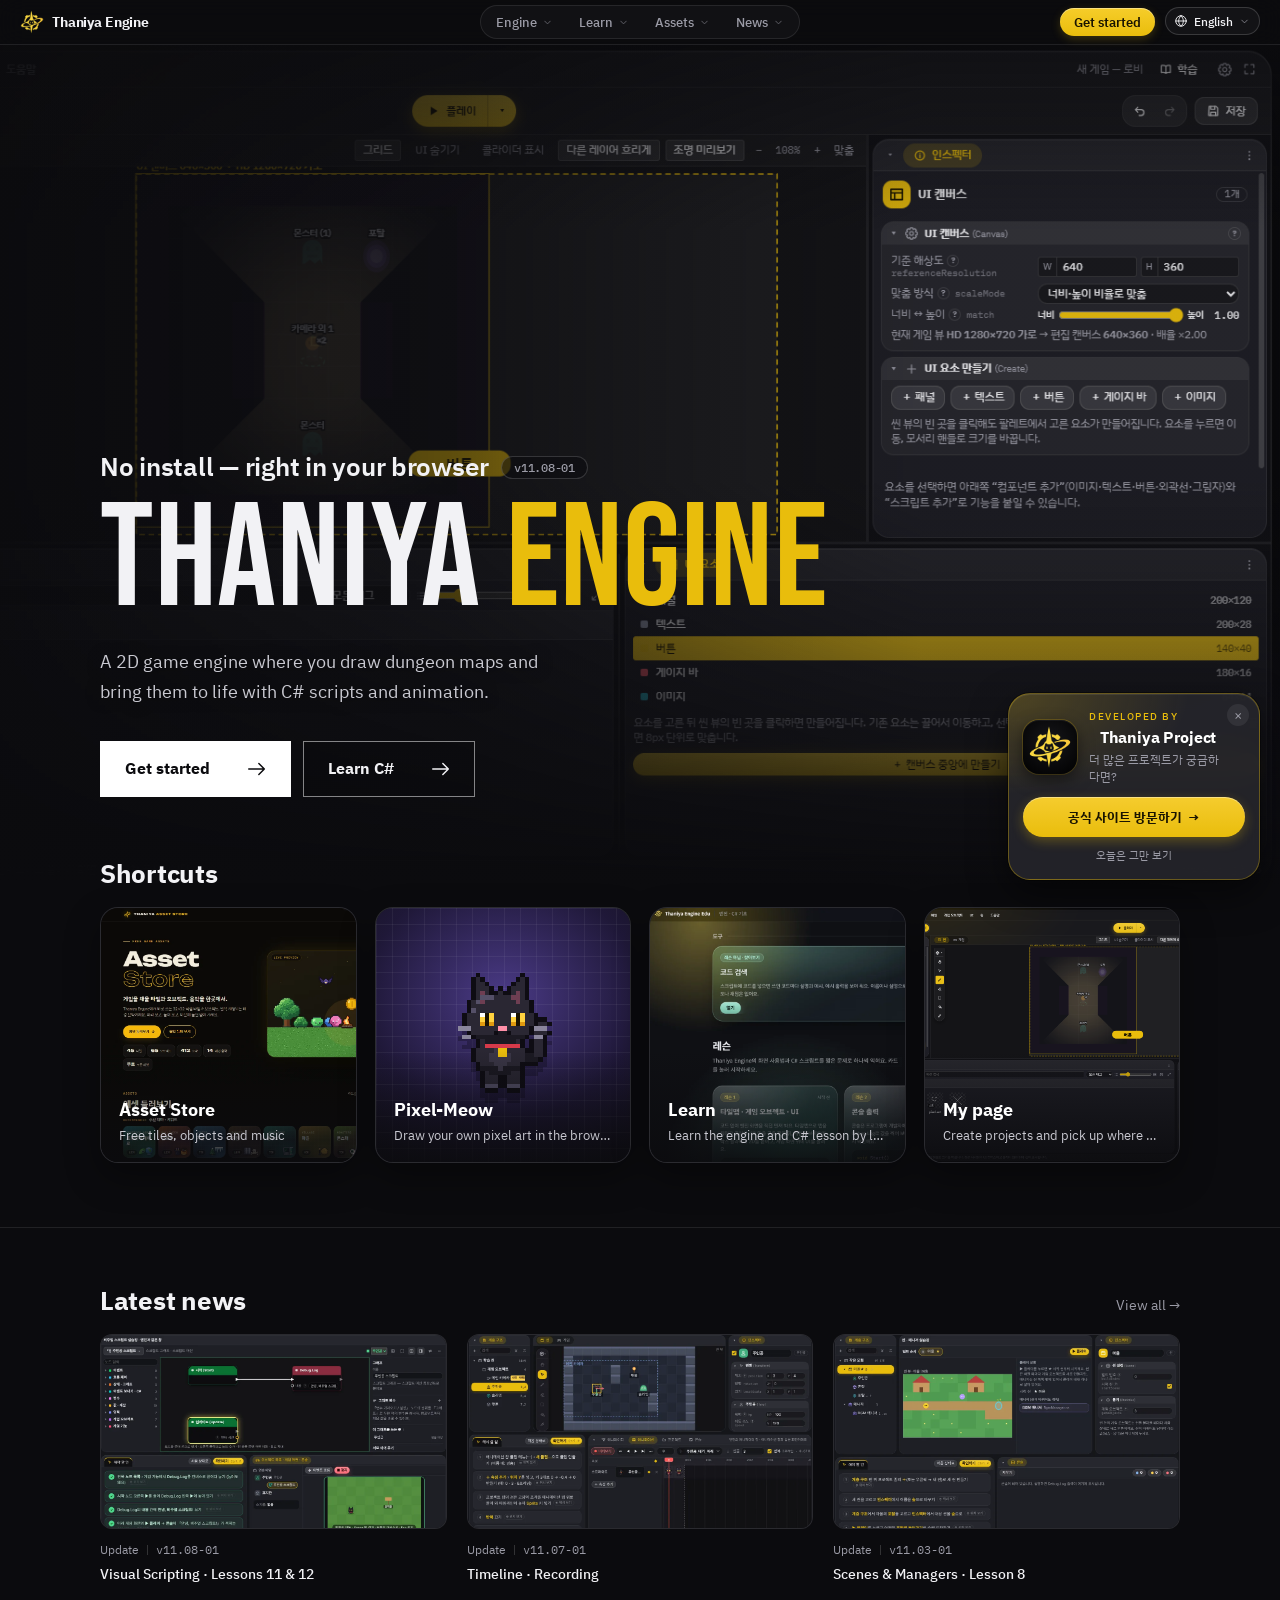
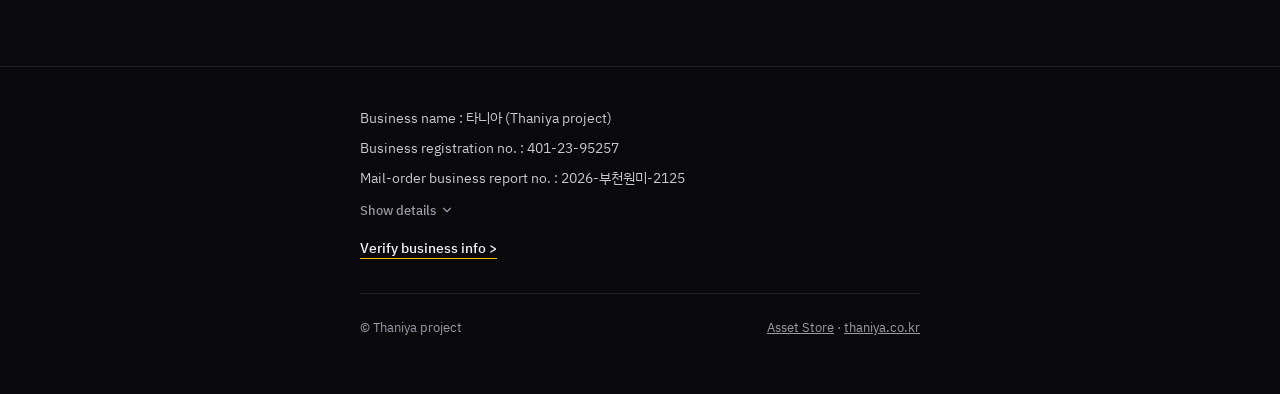
==== commit 45d681ab: "공통 인트로 추가" ====
--- a/index.html
+++ b/index.html
@@ -3,6 +3,7 @@
 <head>
 <meta charset="utf-8">
 <meta name="viewport" content="width=device-width,initial-scale=1,viewport-fit=cover">
+<script src="thaniya-intro.js" data-text="THANIYA PROJECT"></script>
 <title>Thaniya Engine · 타니아 엔진</title>
 <meta name="description" content="Thaniya Engine — 브라우저에서 던전 맵을 만들고 C# 스크립트로 움직이는 2D 게임 엔진">
 <link rel="icon" type="image/png" href="[data-uri]">
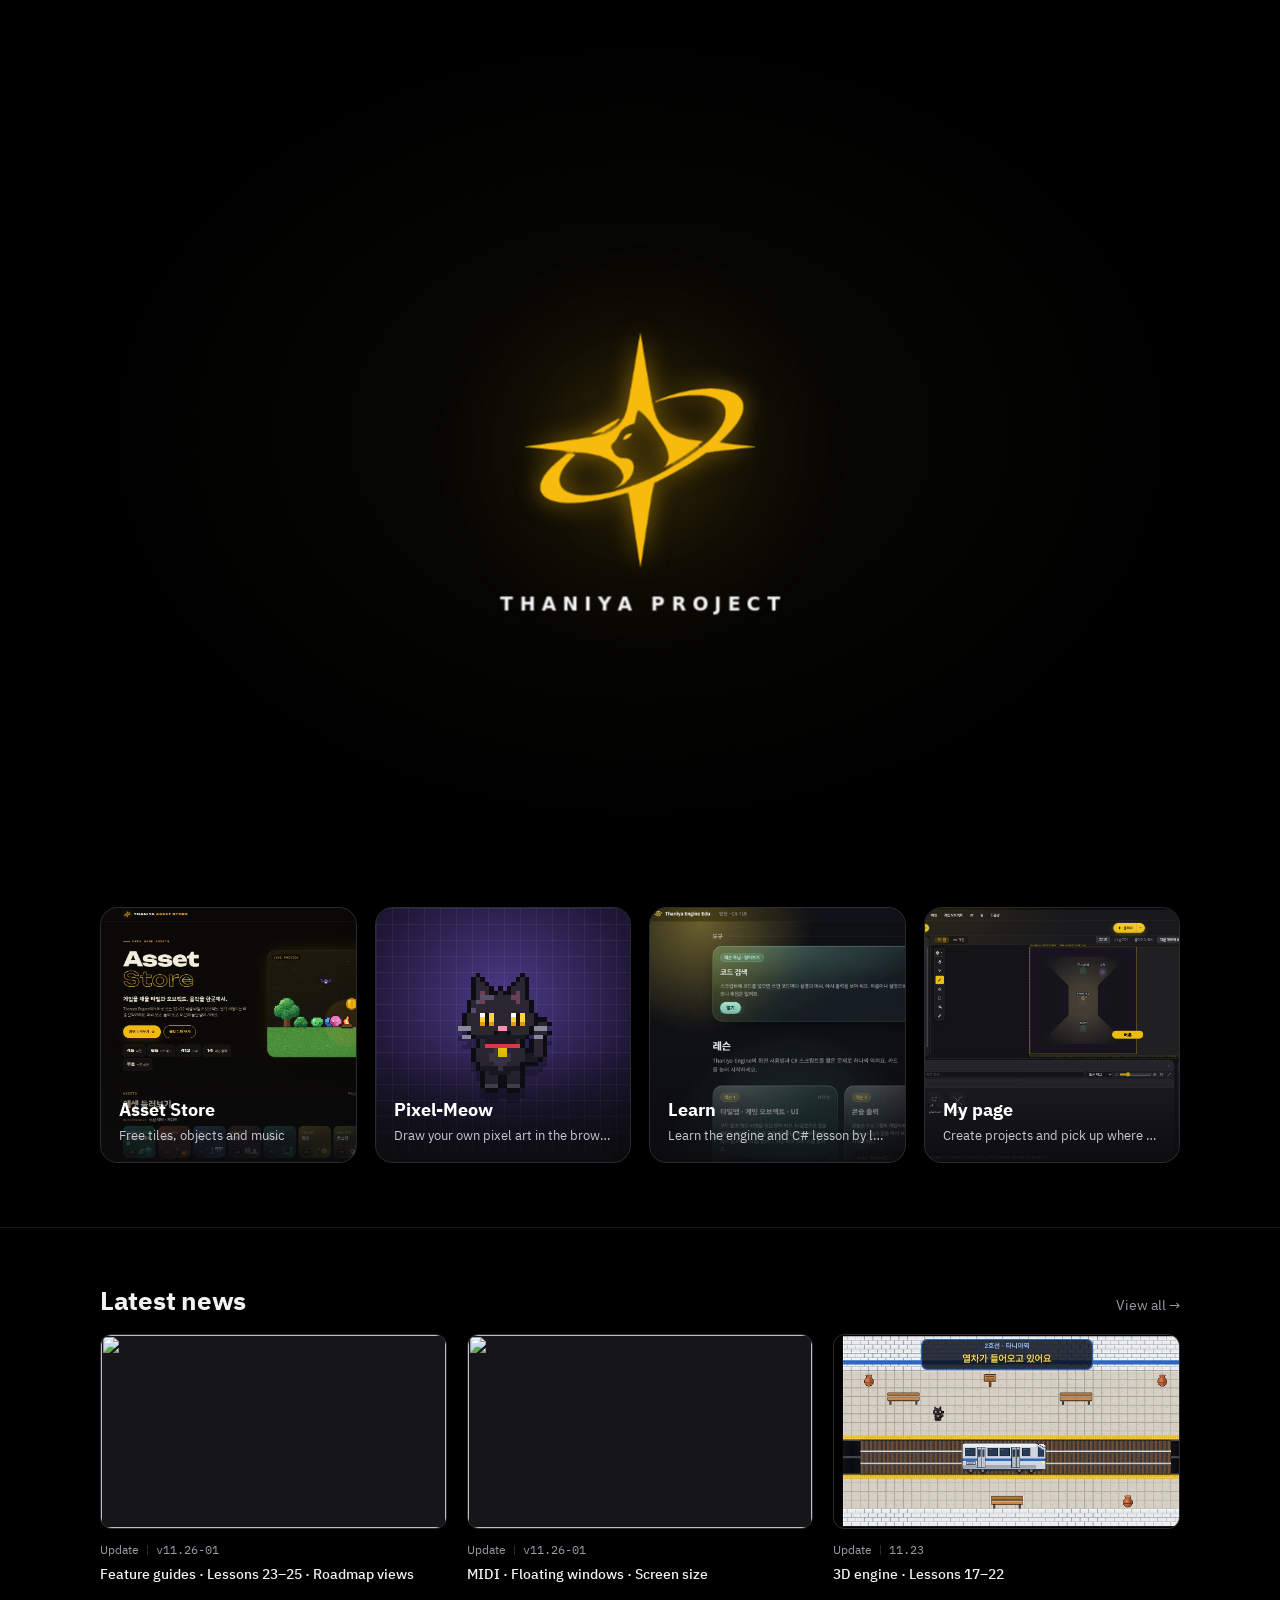
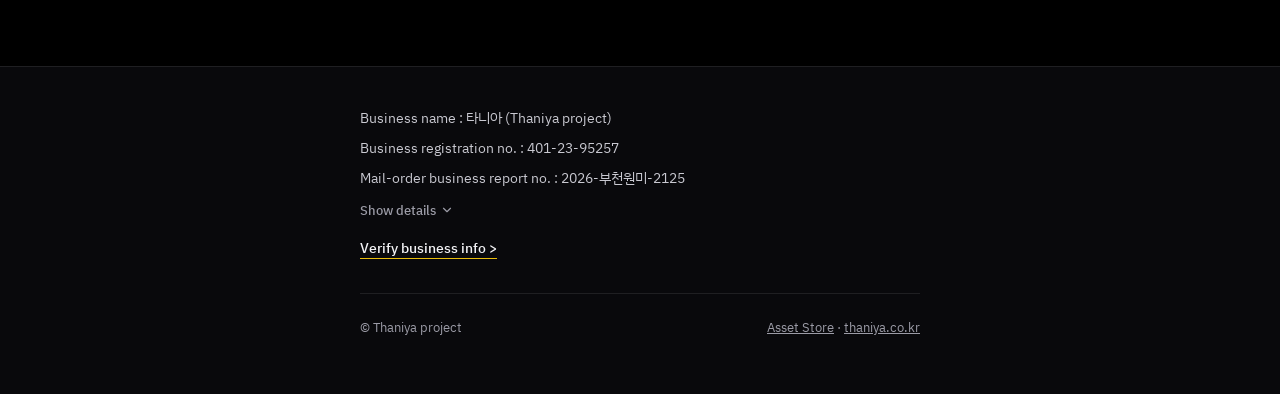
==== commit 628cc74f: "파일정리 및 UI개선, 학습 예제 3개 추가 및 레슨, 가이드 시스템 도입" ====
--- a/index.html
+++ b/index.html
@@ -3,12 +3,12 @@
 <head>
 <meta charset="utf-8">
 <meta name="viewport" content="width=device-width,initial-scale=1,viewport-fit=cover">
-<script src="thaniya-intro.js" data-text="THANIYA PROJECT"></script>
+<script src="js/common/thaniya-intro.js?v=20261126b" data-text="THANIYA PROJECT"></script>
 <title>Thaniya Engine · 타니아 엔진</title>
 <meta name="description" content="Thaniya Engine — 브라우저에서 던전 맵을 만들고 C# 스크립트로 움직이는 2D 게임 엔진">
 <link rel="icon" type="image/png" href="[data-uri]">
 <link rel="apple-touch-icon" href="assets/apple-touch-icon.png">
-<script src="theme.js"></script>
+<script src="js/common/theme.js?v=20261126b"></script>
 <link rel="stylesheet" href="css/light-index.css">
 <link rel="preconnect" href="https://fonts.googleapis.com">
 <link rel="stylesheet" href="https://fonts.googleapis.com/css2?family=IBM+Plex+Sans+KR:wght@400;500;600;700&family=IBM+Plex+Mono:wght@400;500&family=Bebas+Neue&display=swap">
@@ -565,7 +565,7 @@
     <div class="hero-media"><img src="assets/engine-screenshot.png" width="1908" height="905" alt="Thaniya Engine 에디터 화면: 계층 구조, 씬 뷰, 인스펙터, 프로젝트 패널" data-i18n-alt="hero.alt"></div>
     <div class="hero-glow" aria-hidden="true"></div>
     <div class="hero-copy">
-      <p class="kick"><span data-i18n="hero.kick">설치 없이, 브라우저에서 바로</span> <span class="ver">v11.08-01</span></p>
+      <p class="kick"><span data-i18n="hero.kick">설치 없이, 브라우저에서 바로</span> <span class="ver">v11.26-01</span></p>
       <h1>Thaniya <em id="heroEm">Engine</em></h1>
       <p class="sub" data-i18n="hero.sub">던전 맵을 그리고, C# 스크립트로 직접 움직여 보는 2D 게임 엔진.</p>
       <div class="btns">
@@ -656,9 +656,9 @@
         <img src="assets/learning-screenshot.webp" width="1600" height="792" loading="lazy" decoding="async" alt="Thaniya Engine Edu 학습 화면: 코드 검색 도구와 레슨 카드" data-i18n-alt="learn.alt">
       </figure>
       <div class="about">
-        <div><b data-i18n="learn.1t">짧은 문제로 한 걸음씩</b><span data-i18n="learn.1d">타일맵, 게임 오브젝트, 콘솔 출력, 컴포넌트에서 주인공 스크립트 · 애니메이션 · 특수 타일 · 씬과 매니저까지 8개 레슨으로 차근차근 익힙니다.</span></div>
-        <div><b data-i18n="learn.2t">코드 검색</b><span data-i18n="learn.2d">코드를 넣으면 쓰인 코드마다 설명과 예시, 예시 출력을 보여 줘요. 진행도나 채점 없이 가볍게 쓸 수 있어요.</span></div>
-        <div><b data-i18n="learn.3t">진행 상태 확인</b><span data-i18n="learn.3d">레슨마다 시작 전 · 진행 중 상태가 표시되고, 학습 기록은 언제든 초기화할 수 있어요.</span></div>
+        <div><b data-i18n="learn.1t">짧은 문제로 한 걸음씩</b><span data-i18n="learn.1d">타일맵 · 게임 오브젝트 · C# 기초부터 비주얼 스크립트 · 물리 · 3D 엔진 · 플랫포머까지 25개 레슨으로 차근차근 익힙니다. 레슨마다 진짜 엔진이 열려 직접 만들어 봐요.</span></div>
+        <div><b data-i18n="learn.2t">기능 가이드 · 예제</b><span data-i18n="learn.2d">엔진 창마다 짧은 영상으로 보여 주는 기능 가이드 13개와, 바로 열어 고쳐 볼 수 있는 완성 예제 10개가 있어요. 코드 검색으로 낯선 코드의 뜻도 바로 찾아요.</span></div>
+        <div><b data-i18n="learn.3t">로드맵 · 진행 상태</b><span data-i18n="learn.3d">로드맵을 트리 · 한눈에 · 탐험 · 분류별로 보고, 난이도 · 분류(엔진 · 기능 · 스크립트) · 진행으로 걸러 다음에 배울 레슨을 골라요.</span></div>
       </div>
       <div class="lrn-cta">
         <a class="btn main" href="learning.html"><span data-i18n="hero.learn">C# 학습하기</span> <svg viewBox="0 0 24 24" aria-hidden="true"><path d="M3 12h17M14 6l6 6-6 6"/></svg></a>
@@ -688,6 +688,12 @@
         <div class="card" data-cat="flow"><div class="n">07</div><h3 data-i18n="f7.t">패널 도킹 · 레이아웃</h3><p data-i18n="f7.d">패널을 도크에 끌어다 놓거나 떠 있는 창으로 꺼내고, 배치를 JSON으로 저장합니다.</p></div>
         <div class="card" data-cat="code"><div class="n">08</div><h3 data-i18n="f8.t">콘솔 · 플레이 모드</h3><p data-i18n="f8.d">Debug.Log 출력을 콘솔에서 확인하고, 카메라가 부드럽게 따라가는 게임을 바로 테스트합니다.</p></div>
         <div class="card" data-cat="flow"><div class="n">09</div><h3 data-i18n="f9.t">테마 · 4개 국어</h3><p data-i18n="f9.d">다크 · 라이트 테마와 한국어 · English · 日本語 · 中文을 언제든 바꿉니다.</p></div>
+        <div class="card" data-cat="build"><div class="n">10</div><h3 data-i18n="f10.t">3D 엔진</h3><p data-i18n="f10.d">3D 씬에 기본 도형 · 빛 · 그림자 · 하늘을 놓고, 3인칭 · 1인칭 주인공과 리지드바디 3D로 움직입니다.</p></div>
+        <div class="card" data-cat="code"><div class="n">11</div><h3 data-i18n="f11.t">물리 · 생성 · 코루틴</h3><p data-i18n="f11.d">리지드바디 2D · 충돌 이벤트 · Raycast, Instantiate · Destroy, 코루틴 · PlayerPrefs를 유니티처럼 씁니다.</p></div>
+        <div class="card" data-cat="code"><div class="n">12</div><h3 data-i18n="f12.t">비주얼 스크립트</h3><p data-i18n="f12.d">노드를 선으로 이어 코드 없이 게임을 만들고, 상태 그래프로 순찰 · 추격 같은 몬스터 AI를 짭니다.</p></div>
+        <div class="card" data-cat="media"><div class="n">13</div><h3 data-i18n="f13.t">파티클 · 볼륨 · 타임라인</h3><p data-i18n="f13.d">파티클 효과, 화면 후처리 볼륨 12종, 타임라인 컷씬으로 장면을 연출합니다.</p></div>
+        <div class="card" data-cat="media"><div class="n">14</div><h3 data-i18n="f14.t">직접 그리기 · 음악 만들기</h3><p data-i18n="f14.d">Pixel-meow로 픽셀 아트를, SoundLab으로 배경 음악을 만들어 바로 에셋으로 넣어요. MIDI 파일도 SoundLab에서 열어 고칩니다.</p></div>
+        <div class="card" data-cat="build"><div class="n">15</div><h3 data-i18n="f15.t">UI 빌더 · 프리팹</h3><p data-i18n="f15.d">UI 빌더로 화면을 꾸미고, 자주 쓰는 오브젝트는 프리팹으로 만들어 여러 번 찍어 냅니다.</p></div>
       </div>
 <div class="play" id="play">
         <div class="play-bar"><span data-i18n="pg.title">직접 실행해 보기</span>
@@ -750,7 +756,13 @@
       <h2 data-i18n="upd.h2">최신 업데이트</h2>
       <p class="lead" data-i18n="upd.lead">엔진에 새로 들어온 변경 사항입니다.</p>
       <div class="log">
-        <article data-img="assets/learn/lesson-11-0.webp"><div class="v">v11.08-01<small data-i18n="upd.cur">현재 버전</small></div><div><h3 data-i18n="uv.t">비주얼 스크립트 · 레슨 11 · 12</h3><p data-i18n="uv.d">노드를 선으로 이어 코드 없이 게임을 움직이는 비주얼 스크립트 창이 생겼습니다. 스크립트 머신 · 상태 머신 · 서브그래프 · 커스텀 이벤트를 쓰고, 플레이 중 「⚡ 이벤트 흐름」으로 실행된 노드와 상태 전환을 눈으로 따라갑니다. 노드마다 ? 도움말(예시 그림 · C# 코드)이 있고, 학습에는 레슨 11 · 12 비주얼 스크립트 실습이 더해졌어요.</p></div></article>
+        <article data-img="assets/learn/lesson-25-0.webp"><div class="v">v11.26-01<small data-i18n="upd.cur">현재 버전</small></div><div><h3 data-i18n="u26a.t">기능 가이드 · 레슨 23–25 · 로드맵 보기</h3><p data-i18n="u26a.d">학습에 엔진 창마다 영상으로 보는 기능 가이드 13개가 생겼고, 레슨 23 「2D 플랫포머」 · 24 「생성과 기록」 · 25 「비주얼 스크립트 심화: 상태 머신」과 예제 3개(구름 정원 · 별똥별 피하기 · 슬라임 경비대)가 더해졌어요. 로드맵은 트리 · 한눈에 · 탐험(가장자리로 이동 · 미니맵) · 분류별로 볼 수 있고, 난이도 · 분류 · 진행을 드롭다운으로 거릅니다. 레슨 도중 다른 페이지로 나가면 먼저 물어봐요.</p></div></article>
+        <article data-img="assets/examples/stars.webp"><div class="v">v11.26-01</div><div><h3 data-i18n="u26b.t">MIDI 열기 · 떠 있는 창 · 화면 크기</h3><p data-i18n="u26b.d">MIDI(.mid) 파일을 가져오면 SoundLab에서 새 곡으로 열어 고친 뒤 오디오로 저장합니다. 학습 · 직접 그리기 · 음악 만들기 · 에셋 스토어 창이 펼쳐지면 뒤의 엔진 화면이 흐려지고, 새 창으로 꺼낸 학습 창에는 「엔진 창으로 되돌리기」가 생겼어요. 엔진 기본 화면 크기는 90%로 조금 커졌습니다.</p></div></article>
+        <article data-img="assets/examples/subway.webp"><div class="v">11.23</div><div><h3 data-i18n="u23.t">3D 엔진 · 레슨 17–22</h3><p data-i18n="u23.d">WebGL 3D 씬(기본 도형 · 빛 · 그림자 · 하늘), 3인칭 주인공, 리지드바디 3D · 박스 콜라이더 3D가 생겼어요. 새 프로젝트를 2D · 3D 중에 골라 시작하고, 학습에는 3D 레슨 6개와 3D 예제가 더해졌습니다.</p></div></article>
+        <article data-img="assets/learn/lesson-16-0.webp"><div class="v">11.19</div><div><h3 data-i18n="u19.t">물리 · 파티클 · Instantiate</h3><p data-i18n="u19.d">리지드바디 2D와 충돌 이벤트, Physics2D, 파티클 시스템, 태그, 코루틴 · PlayerPrefs, 프리팹 Instantiate 등 유니티에서 자주 쓰는 기능이 들어왔어요.</p></div></article>
+        <article data-img="assets/learn/lesson-15-0.webp"><div class="v">11.18</div><div><h3 data-i18n="u18.t">볼륨 · 후처리 효과</h3><p data-i18n="u18.d">전역 · 지역 볼륨으로 색 보정 · 블룸 · 비네트 · 브라운관 · VHS 등 12가지 화면 효과를 입힙니다. 레슨 15에서 직접 써 봐요.</p></div></article>
+        <article><div class="v">11.16</div><div><h3 data-i18n="u16.t">음악 만들기 (SoundLab)</h3><p data-i18n="u16.d">프로젝트 창의 「음악 만들기」로 SoundLab을 열어 곡을 만들고, 반복 재생용 오디오 에셋으로 저장해 다시 열어 고칠 수 있어요.</p></div></article>
+        <article data-img="assets/learn/lesson-11-0.webp"><div class="v">v11.08-01</div><div><h3 data-i18n="uv.t">비주얼 스크립트 · 레슨 11 · 12</h3><p data-i18n="uv.d">노드를 선으로 이어 코드 없이 게임을 움직이는 비주얼 스크립트 창이 생겼습니다. 스크립트 머신 · 상태 머신 · 서브그래프 · 커스텀 이벤트를 쓰고, 플레이 중 「⚡ 이벤트 흐름」으로 실행된 노드와 상태 전환을 눈으로 따라갑니다. 노드마다 ? 도움말(예시 그림 · C# 코드)이 있고, 학습에는 레슨 11 · 12 비주얼 스크립트 실습이 더해졌어요.</p></div></article>
         <article data-img="assets/learn/lesson-6-3.webp"><div class="v">v11.07-01</div><div><h3 data-i18n="ut.t">타임라인 · 녹화</h3><p data-i18n="ut.d">유니티 Timeline처럼 애니메이션 · 활성화 · 오디오 · 시그널 트랙을 시간 위에 놓고 플레이어블 디렉터로 재생합니다. ● 녹화를 켜고 씬 뷰에서 오브젝트를 옮기면 그 시간에 키가 남고, 키 사이는 부드럽게 이어져요. 스크립트에서는 PlayableDirector로 Play · Pause · Stop을 부를 수 있습니다.</p></div></article>
         <article data-img="assets/learn/lesson-8-0.webp"><div class="v">v11.03-01</div><div><h3 data-i18n="u0.t">씬 · 매니저 · 레슨 8</h3><p data-i18n="u0.d">학습에 레슨 8 「씬과 매니저」가 생겼습니다. 새 씬을 만들어 포탈로 잇고 시작 씬을 바꿔 보며, 씬이 바뀌어도 살아 있는 BGM 매니저 · 게임 매니저로 음악과 목숨을 이어 갑니다. SceneManager.GetActiveScene · LoadScene · RestartGame도 코드로 익혀요.</p></div></article>
         <article data-img="assets/learn/lesson-7-0.webp"><div class="v">v11.02-03</div><div><h3 data-i18n="u1.t">룰 타일 · 애니메이션 타일 · 레슨 7</h3><p data-i18n="u1.d">타일 팔레트에서 타일을 고르면 인스펙터에서 유니티식 룰 타일 · 애니메이션 타일을 만들고 저장해, 타일 선택 창의 「특수 타일」에서 골라 칠합니다. 학습에 레슨 7 「특수 타일」이 생겼고, 타일 칠하기도 Ctrl+Z로 되돌릴 수 있게 고쳤습니다.</p></div></article>
@@ -806,6 +818,9 @@
 zh:{"nav.engine":"引擎","nav.asset":"资源","nav.news":"动态","mm.features":"主要功能","mm.start":"启动引擎","mm.learnAbout":"学习介绍","mm.store":"资源商店介绍","mm.pixel":"用 Pixel-Meow 画像素画","mm.site":"Thaniya Project 官网","mm.more":"更多","mm.upd":"更新","qk.h":"快捷入口","qk.store.d":"免费图块、物件与背景音乐","qk.pixel.d":"在浏览器中绘制像素画","qk.pixel.b":"开始绘制","qk.learn.d":"通过课程学习引擎与 C#","qk.my.t":"我的页面","qk.my.d":"创建项目并继续上次的工作","qk.my.b":"打开","qk.more":"查看详情","home.news":"最新动态","home.all":"查看全部","pgr.prev":"上一页","pgr.next":"下一页","page.home":"首页","ft.more":"查看详情","ft.less":"收起","brand.aria":"Thaniya Engine 首页","uv.t":"可视化脚本 · 第 11、12 课","uv.d":"新增可视化脚本窗口：用连线把节点连接起来，无需代码即可让游戏动起来。可使用脚本机、状态机、子图和自定义事件，运行时还能通过“⚡ 事件流”直观追踪执行的节点和状态切换。每个节点都有 ? 帮助（示例图 · C# 代码），学习中也新增了第 11、12 课可视化脚本实操。","ut.t":"时间轴 · 录制","ut.d":"像 Unity Timeline 一样，把动画、激活、音频和信号轨道排在时间轴上，并用 Playable Director 播放。打开 ● 录制后在场景视图中移动对象，就会在该时间留下关键帧，关键帧之间平滑过渡。脚本中可通过 PlayableDirector 调用 Play、Pause、Stop。"}
 };
 Object.keys(Y).forEach(function(l){for(var k in Y[l])T[l][k]=Y[l][k]});
+
+var Z={"ko":{"learn.1d": "타일맵 · 게임 오브젝트 · C# 기초부터 비주얼 스크립트 · 물리 · 3D 엔진 · 플랫포머까지 25개 레슨으로 차근차근 익힙니다. 레슨마다 진짜 엔진이 열려 직접 만들어 봐요.", "learn.2t": "기능 가이드 · 예제", "learn.2d": "엔진 창마다 짧은 영상으로 보여 주는 기능 가이드 13개와, 바로 열어 고쳐 볼 수 있는 완성 예제 10개가 있어요. 코드 검색으로 낯선 코드의 뜻도 바로 찾아요.", "learn.3t": "로드맵 · 진행 상태", "learn.3d": "로드맵을 트리 · 한눈에 · 탐험 · 분류별로 보고, 난이도 · 분류(엔진 · 기능 · 스크립트) · 진행으로 걸러 다음에 배울 레슨을 골라요.", "f10.t": "3D 엔진", "f10.d": "3D 씬에 기본 도형 · 빛 · 그림자 · 하늘을 놓고, 3인칭 · 1인칭 주인공과 리지드바디 3D로 움직입니다.", "f11.t": "물리 · 생성 · 코루틴", "f11.d": "리지드바디 2D · 충돌 이벤트 · Raycast, Instantiate · Destroy, 코루틴 · PlayerPrefs를 유니티처럼 씁니다.", "f12.t": "비주얼 스크립트", "f12.d": "노드를 선으로 이어 코드 없이 게임을 만들고, 상태 그래프로 순찰 · 추격 같은 몬스터 AI를 짭니다.", "f13.t": "파티클 · 볼륨 · 타임라인", "f13.d": "파티클 효과, 화면 후처리 볼륨 12종, 타임라인 컷씬으로 장면을 연출합니다.", "f14.t": "직접 그리기 · 음악 만들기", "f14.d": "Pixel-meow로 픽셀 아트를, SoundLab으로 배경 음악을 만들어 바로 에셋으로 넣어요. MIDI 파일도 SoundLab에서 열어 고칩니다.", "f15.t": "UI 빌더 · 프리팹", "f15.d": "UI 빌더로 화면을 꾸미고, 자주 쓰는 오브젝트는 프리팹으로 만들어 여러 번 찍어 냅니다.", "u26a.t": "기능 가이드 · 레슨 23–25 · 로드맵 보기", "u26a.d": "학습에 엔진 창마다 영상으로 보는 기능 가이드 13개가 생겼고, 레슨 23 「2D 플랫포머」 · 24 「생성과 기록」 · 25 「비주얼 스크립트 심화: 상태 머신」과 예제 3개(구름 정원 · 별똥별 피하기 · 슬라임 경비대)가 더해졌어요. 로드맵은 트리 · 한눈에 · 탐험(가장자리로 이동 · 미니맵) · 분류별로 볼 수 있고, 난이도 · 분류 · 진행을 드롭다운으로 거릅니다. 레슨 도중 다른 페이지로 나가면 먼저 물어봐요.", "u26b.t": "MIDI 열기 · 떠 있는 창 · 화면 크기", "u26b.d": "MIDI(.mid) 파일을 가져오면 SoundLab에서 새 곡으로 열어 고친 뒤 오디오로 저장합니다. 학습 · 직접 그리기 · 음악 만들기 · 에셋 스토어 창이 펼쳐지면 뒤의 엔진 화면이 흐려지고, 새 창으로 꺼낸 학습 창에는 「엔진 창으로 되돌리기」가 생겼어요. 엔진 기본 화면 크기는 90%로 조금 커졌습니다.", "u23.t": "3D 엔진 · 레슨 17–22", "u23.d": "WebGL 3D 씬(기본 도형 · 빛 · 그림자 · 하늘), 3인칭 주인공, 리지드바디 3D · 박스 콜라이더 3D가 생겼어요. 새 프로젝트를 2D · 3D 중에 골라 시작하고, 학습에는 3D 레슨 6개와 3D 예제가 더해졌습니다.", "u19.t": "물리 · 파티클 · Instantiate", "u19.d": "리지드바디 2D와 충돌 이벤트, Physics2D, 파티클 시스템, 태그, 코루틴 · PlayerPrefs, 프리팹 Instantiate 등 유니티에서 자주 쓰는 기능이 들어왔어요.", "u18.t": "볼륨 · 후처리 효과", "u18.d": "전역 · 지역 볼륨으로 색 보정 · 블룸 · 비네트 · 브라운관 · VHS 등 12가지 화면 효과를 입힙니다. 레슨 15에서 직접 써 봐요.", "u16.t": "음악 만들기 (SoundLab)", "u16.d": "프로젝트 창의 「음악 만들기」로 SoundLab을 열어 곡을 만들고, 반복 재생용 오디오 에셋으로 저장해 다시 열어 고칠 수 있어요."},"en": {"learn.1d": "Twenty-five lessons take you from tilemaps, game objects and C# basics to visual scripting, physics, the 3D engine and a platformer. Each lesson opens the real engine so you build it yourself.", "learn.2t": "Feature guides · Examples", "learn.2d": "13 feature guides show each engine window in a short video, and 10 finished examples open right away for you to tweak. Code search explains unfamiliar code instantly.", "learn.3t": "Roadmap · Progress", "learn.3d": "View the roadmap as a tree, overview, explore map or by topic, and filter by level, topic (engine · features · scripting) and progress to pick your next lesson.", "f10.t": "3D engine", "f10.d": "Place shapes, lights, shadows and sky in a 3D scene, and move third- or first-person heroes with Rigidbody 3D.", "f11.t": "Physics · Spawning · Coroutines", "f11.d": "Use Rigidbody 2D, collision events, Raycast, Instantiate · Destroy, coroutines and PlayerPrefs just like Unity.", "f12.t": "Visual scripting", "f12.d": "Connect nodes to build games without code, and design monster AI like patrol and chase with state graphs.", "f13.t": "Particles · Volumes · Timeline", "f13.d": "Stage scenes with particle effects, 12 post-processing volume effects and timeline cutscenes.", "f14.t": "Drawing · Music", "f14.d": "Make pixel art with Pixel-meow and background music with SoundLab, straight into your assets. MIDI files open in SoundLab too.", "f15.t": "UI builder · Prefabs", "f15.d": "Design screens with the UI builder and stamp out frequently used objects as prefabs.", "u26a.t": "Feature guides · Lessons 23–25 · Roadmap views", "u26a.d": "Learning now has 13 video feature guides, one per engine window, plus Lesson 23 “2D Platformer”, 24 “Spawning & Records”, 25 “Advanced Visual Scripting: State Machines” and three examples. The roadmap offers tree, overview, explore (edge panning · minimap) and topic views with dropdown filters, and leaving a lesson mid-way now asks first.", "u26b.t": "MIDI · Floating windows · Screen size", "u26b.d": "Imported MIDI (.mid) files open as new SoundLab songs you can edit and save as audio. The engine dims behind open learning, drawing, music and asset store windows, and a popped-out learning window can move back into the engine. The default UI scale is now 90%.", "u23.t": "3D engine · Lessons 17–22", "u23.d": "WebGL 3D scenes (shapes, lights, shadows, sky), a third-person hero, Rigidbody 3D and Box Collider 3D. New projects start as 2D or 3D, and six 3D lessons and 3D examples were added.", "u19.t": "Physics · Particles · Instantiate", "u19.d": "Rigidbody 2D and collision events, Physics2D, particle systems, tags, coroutines, PlayerPrefs and prefab Instantiate — Unity favorites are in.", "u18.t": "Volumes · Post-processing", "u18.d": "Apply 12 screen effects such as color grading, bloom, vignette, CRT and VHS with global and local volumes. Try them in Lesson 15.", "u16.t": "Make music (SoundLab)", "u16.d": "Open SoundLab from “Make music” in the Project window, compose a song and save it as a looping audio asset you can reopen and edit."}, "ja": {"learn.1d": "タイルマップ・ゲームオブジェクト・C# の基礎から、ビジュアルスクリプト・物理・3D エンジン・プラットフォーマーまで 25 のレッスンで順に学びます。レッスンごとに本物のエンジンが開きます。", "learn.2t": "機能ガイド・サンプル", "learn.2d": "エンジンの各ウィンドウを短い動画で紹介する機能ガイド 13 本と、すぐ開いて試せる完成サンプル 10 本があります。コード検索で知らないコードもすぐ調べられます。", "learn.3t": "ロードマップ・進行状況", "learn.3d": "ロードマップをツリー・全体・探検・分類別で表示し、難易度・分類・進行で絞り込んで次のレッスンを選べます。", "f10.t": "3D エンジン", "f10.d": "3D シーンに図形・ライト・影・空を置き、三人称・一人称の主人公をリジッドボディ 3D で動かします。", "f11.t": "物理・生成・コルーチン", "f11.d": "リジッドボディ 2D・衝突イベント・Raycast、Instantiate・Destroy、コルーチン・PlayerPrefs を Unity のように使えます。", "f12.t": "ビジュアルスクリプト", "f12.d": "ノードをつないでコードなしでゲームを作り、ステートグラフで巡回・追跡などのモンスター AI を組みます。", "f13.t": "パーティクル・ボリューム・タイムライン", "f13.d": "パーティクル、12 種類のポストエフェクト、タイムラインのカットシーンで演出します。", "f14.t": "お絵描き・作曲", "f14.d": "Pixel-meow でピクセルアートを、SoundLab で BGM を作ってそのままアセットに。MIDI ファイルも SoundLab で開けます。", "f15.t": "UI ビルダー・プレハブ", "f15.d": "UI ビルダーで画面を作り、よく使うオブジェクトはプレハブにして何度も生成します。", "u26a.t": "機能ガイド・レッスン 23–25・ロードマップ表示", "u26a.d": "学習に動画の機能ガイド 13 本と、レッスン 23「2D プラットフォーマー」・24「生成と記録」・25「ビジュアルスクリプト応用」、サンプル 3 本が加わりました。ロードマップはツリー・全体・探検・分類別で表示でき、ドロップダウンで絞り込めます。レッスン途中で移動するときは確認します。", "u26b.t": "MIDI・浮動ウィンドウ・画面サイズ", "u26b.d": "MIDI（.mid）ファイルを SoundLab の新しい曲として開き、編集してオーディオとして保存できます。学習などのウィンドウを開くと背後のエンジンがぼやけ、別ウィンドウの学習画面はエンジンに戻せます。既定の画面サイズは 90% になりました。", "u23.t": "3D エンジン・レッスン 17–22", "u23.d": "WebGL の 3D シーン、三人称の主人公、リジッドボディ 3D・ボックスコライダー 3D が登場。新規プロジェクトを 2D・3D から選べ、3D レッスン 6 本とサンプルが加わりました。", "u19.t": "物理・パーティクル・Instantiate", "u19.d": "リジッドボディ 2D と衝突イベント、Physics2D、パーティクル、タグ、コルーチン・PlayerPrefs、プレハブの Instantiate が使えるようになりました。", "u18.t": "ボリューム・ポストエフェクト", "u18.d": "グローバル・ローカルボリュームで色補正・ブルーム・ビネット・ブラウン管・VHS など 12 種の効果をかけます。レッスン 15 で試せます。", "u16.t": "作曲（SoundLab）", "u16.d": "プロジェクトウィンドウの「作曲」で SoundLab を開いて曲を作り、ループ用オーディオとして保存・再編集できます。"}, "zh": {"learn.1d": "从瓦片地图、游戏对象、C# 基础，到可视化脚本、物理、3D 引擎和平台跳跃，共 25 节课循序渐进。每节课都会打开真正的引擎让你亲手制作。", "learn.2t": "功能指南 · 示例", "learn.2d": "13 个用短视频介绍各引擎窗口的功能指南，以及 10 个可直接打开修改的完整示例。代码搜索可随时查到陌生代码的含义。", "learn.3t": "路线图 · 进度", "learn.3d": "以树状、全览、探索、按分类查看路线图，并按难度、分类和进度筛选，挑选下一节课。", "f10.t": "3D 引擎", "f10.d": "在 3D 场景中放置形状、灯光、阴影和天空，用刚体 3D 驱动第三人称或第一人称主角。", "f11.t": "物理 · 生成 · 协程", "f11.d": "像 Unity 一样使用刚体 2D、碰撞事件、Raycast、Instantiate · Destroy、协程和 PlayerPrefs。", "f12.t": "可视化脚本", "f12.d": "用连线的节点无代码制作游戏，并用状态图设计巡逻、追击等怪物 AI。", "f13.t": "粒子 · 体积 · 时间轴", "f13.d": "用粒子效果、12 种后期处理体积效果和时间轴过场来演出。", "f14.t": "绘画 · 作曲", "f14.d": "用 Pixel-meow 画像素画，用 SoundLab 作背景音乐，直接加入资源。MIDI 文件也能在 SoundLab 中打开编辑。", "f15.t": "UI 构建器 · 预制体", "f15.d": "用 UI 构建器设计界面，把常用对象做成预制体反复生成。", "u26a.t": "功能指南 · 第 23–25 课 · 路线图视图", "u26a.d": "学习中新增 13 个视频功能指南，以及第 23 课“2D 平台跳跃”、第 24 课“生成与记录”、第 25 课“可视化脚本进阶：状态机”和 3 个示例。路线图支持树状、全览、探索、按分类视图与下拉筛选，课程中途离开时会先确认。", "u26b.t": "MIDI · 浮动窗口 · 画面大小", "u26b.d": "导入的 MIDI（.mid）文件会作为 SoundLab 新曲打开，编辑后保存为音频。打开学习等窗口时后方引擎会变模糊，弹出的学习窗口可以放回引擎。默认界面大小改为 90%。", "u23.t": "3D 引擎 · 第 17–22 课", "u23.d": "新增 WebGL 3D 场景、第三人称主角、刚体 3D 和盒碰撞体 3D。新项目可选 2D 或 3D 开始，并新增 6 节 3D 课程与 3D 示例。", "u19.t": "物理 · 粒子 · Instantiate", "u19.d": "加入刚体 2D 与碰撞事件、Physics2D、粒子系统、标签、协程 · PlayerPrefs、预制体 Instantiate 等 Unity 常用功能。", "u18.t": "体积 · 后期处理", "u18.d": "用全局和局部体积添加色彩校正、泛光、暗角、显像管、VHS 等 12 种画面效果。可在第 15 课体验。", "u16.t": "作曲（SoundLab）", "u16.d": "在项目窗口点“作曲”打开 SoundLab 创作歌曲，保存为可循环的音频资源并可再次编辑。"}};
+Object.keys(Z).forEach(function(l){for(var k in Z[l])T[l][k]=Z[l][k]});
 var subs=[];
 window.TIDX={get lang(){return cur},t:function(k){var d=T[cur]||T.ko;return d[k]!=null?d[k]:(T.ko[k]!=null?T.ko[k]:k)},on:function(f){subs.push(f)}};
 var NAMES={ko:['한국어','KO'],en:['English','EN'],ja:['日本語','JA'],zh:['中文','ZH']};
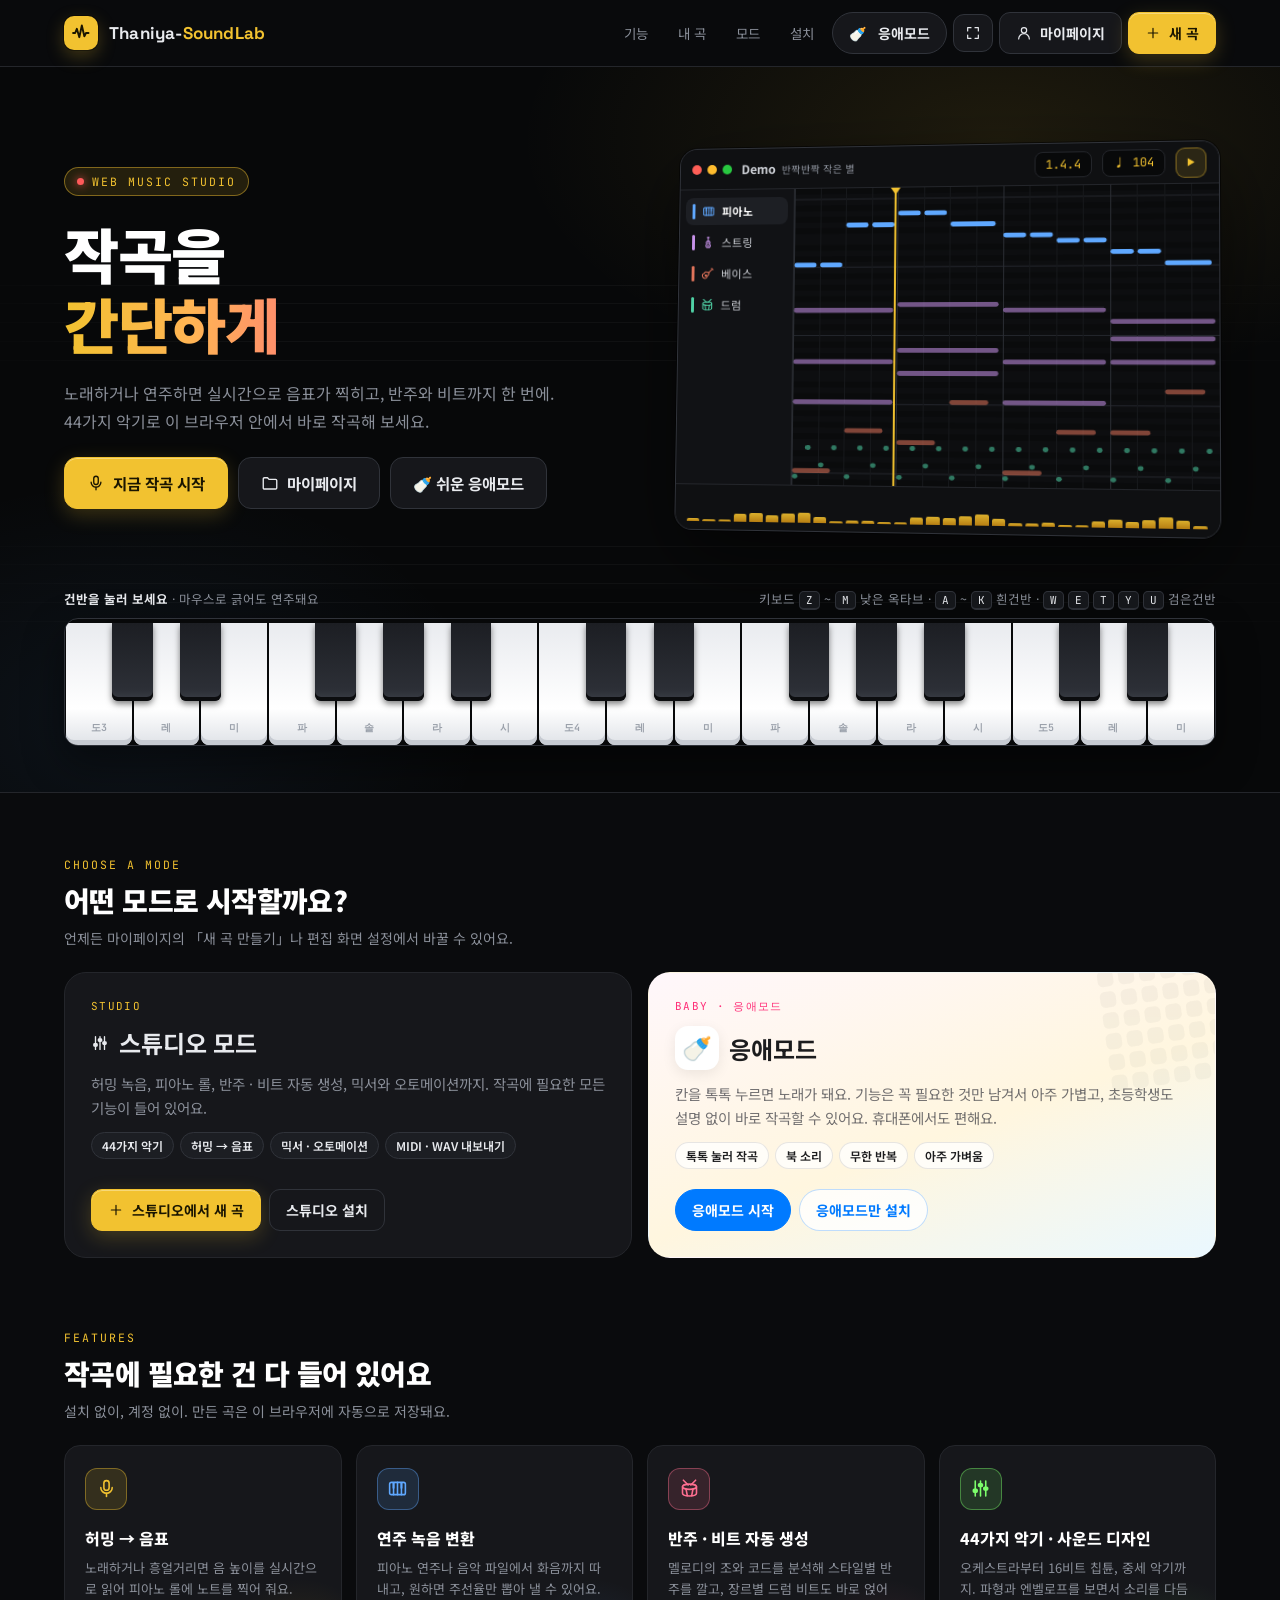
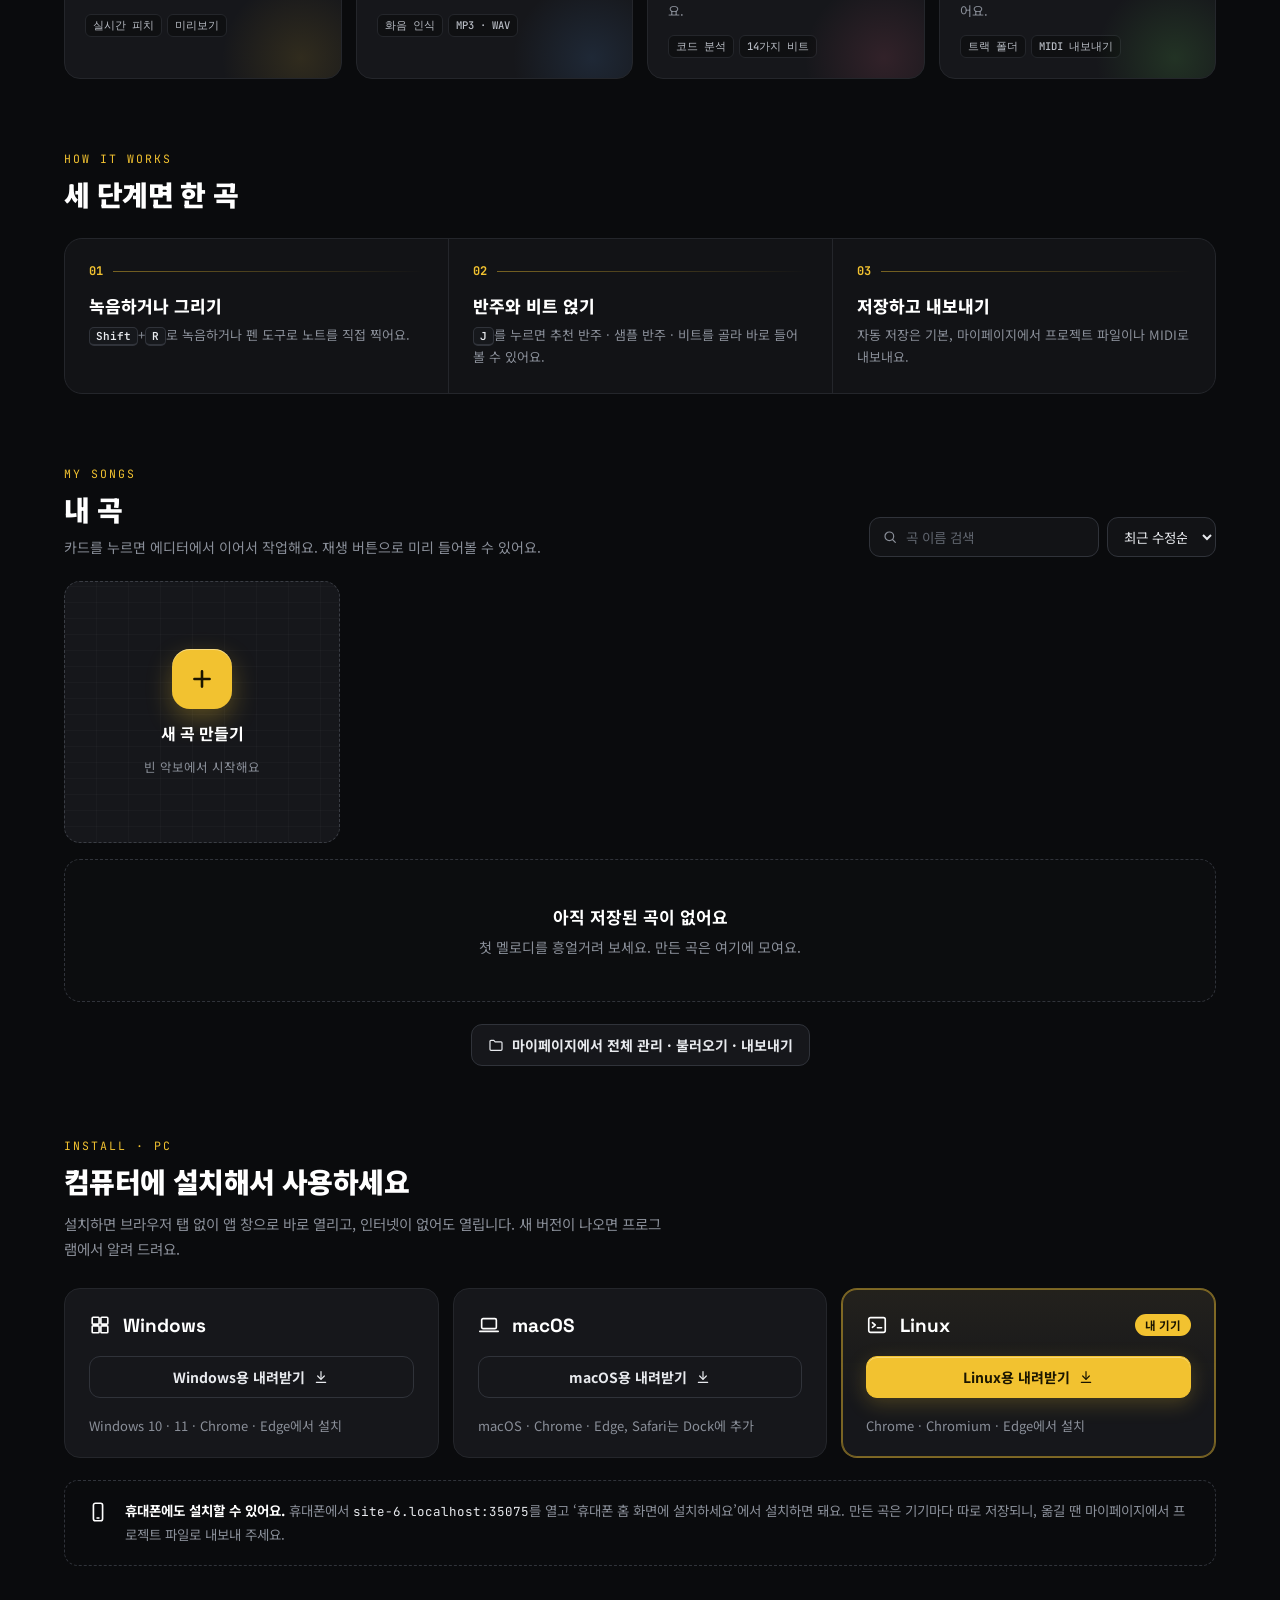
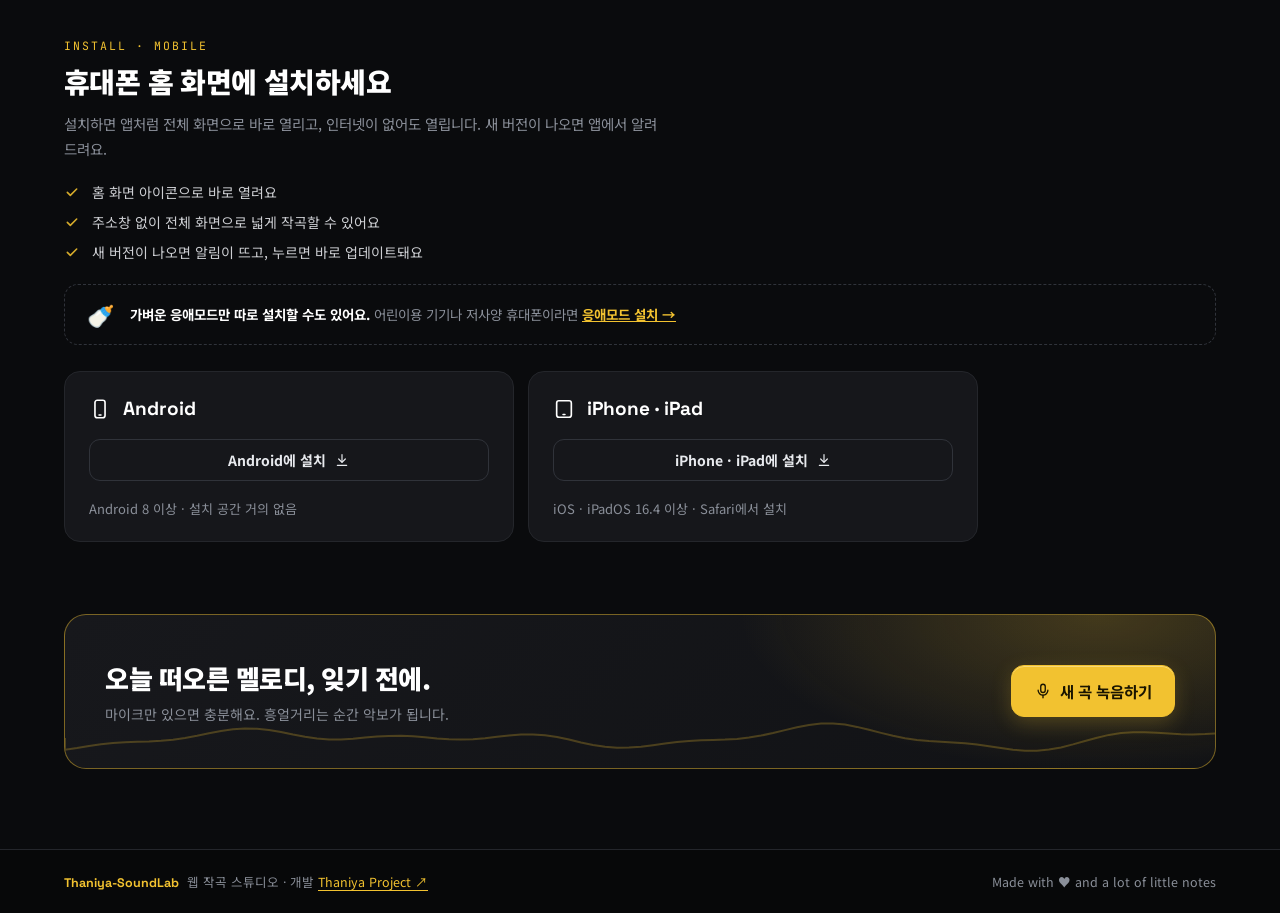
==== commit 13b891f2: "파일 정리 및 응애모드 추가, 일부 UI 개선" ====
--- a/index.html
+++ b/index.html
@@ -1,1375 +1,1294 @@
-<!doctype html>
+<!DOCTYPE html>
 <html lang="ko">
 <head>
-<meta charset="utf-8">
-<meta name="viewport" content="width=device-width,initial-scale=1,viewport-fit=cover">
-<script src="js/common/thaniya-intro.js?v=20261126b" data-text="THANIYA PROJECT"></script>
-<title>Thaniya Engine · 타니아 엔진</title>
-<meta name="description" content="Thaniya Engine — 브라우저에서 던전 맵을 만들고 C# 스크립트로 움직이는 2D 게임 엔진">
-<link rel="icon" type="image/png" href="[data-uri]">
-<link rel="apple-touch-icon" href="assets/apple-touch-icon.png">
-<script src="js/common/theme.js?v=20261126b"></script>
-<link rel="stylesheet" href="css/light-index.css">
-<link rel="preconnect" href="https://fonts.googleapis.com">
-<link rel="stylesheet" href="https://fonts.googleapis.com/css2?family=IBM+Plex+Sans+KR:wght@400;500;600;700&family=IBM+Plex+Mono:wght@400;500&family=Bebas+Neue&display=swap">
-<style>
-:root{
-  --bg:#0b0b0e;--panel:#15151a;--raised:#1d1d24;--line:rgba(255,255,255,.09);--line2:rgba(255,255,255,.16);
-  --fg:#f2f2f5;--mute:#9b9ba6;--accent:#e9bd0c;--accent-fg:#1a1400;
-  --f:"IBM Plex Sans KR","Apple SD Gothic Neo","Malgun Gothic",system-ui,sans-serif;
-  --m:"IBM Plex Mono",ui-monospace,Menlo,Consolas,monospace;
-  color-scheme:dark;
-}
-*{box-sizing:border-box}
-html{scroll-behavior:smooth;scroll-padding-top:72px}
-body{margin:0;background:var(--bg);color:var(--fg);font:16px/1.7 var(--f);-webkit-text-size-adjust:100%}
-a{color:inherit}
-:focus-visible{outline:2px solid var(--accent);outline-offset:3px;border-radius:4px}
-.wrap{width:min(1080px,100% - 40px);margin-inline:auto}
-
-/* 헤더: 메뉴는 가운데, 학습/시작하기는 오른쪽 */
-header{position:sticky;top:0;z-index:20;background:rgba(11,11,14,.82);-webkit-backdrop-filter:blur(14px) saturate(1.4);backdrop-filter:blur(14px) saturate(1.4);border-bottom:1px solid var(--line)}
-.hbar{display:grid;grid-template-columns:1fr auto 1fr;align-items:center;min-height:44px;gap:8px}
-.hc{display:flex;align-items:center;justify-content:center;gap:4px}
-.hr{display:flex;align-items:center;justify-content:flex-end;gap:4px;--tl-h:28px}
-.hr .tt-btn svg{width:15px;height:15px}
-@media (min-width:561px){header .wrap{width:min(1280px,100% - 40px)}}
-header a{text-decoration:none;color:var(--mute);padding:5px 12px;border-radius:999px;font-size:13px;font-weight:500;white-space:nowrap;transition:color .15s,background .15s}
-header a:hover{color:var(--fg);background:rgba(255,255,255,.07)}
-header a.cta{display:inline-flex;align-items:center;height:28px;padding:0 14px;color:var(--accent-fg);background:linear-gradient(180deg,#f6cd2a,#e9bd0c);box-shadow:0 3px 10px rgba(233,189,12,.22),inset 0 1px 0 rgba(255,255,255,.4);font-weight:600;margin-left:6px;transition:filter .15s,transform .15s,box-shadow .15s}
-header a.cta:hover{background:linear-gradient(180deg,#f6cd2a,#e9bd0c);filter:brightness(1.07);transform:translateY(-1px);box-shadow:0 6px 16px rgba(233,189,12,.32),inset 0 1px 0 rgba(255,255,255,.4)}
-header .brand{justify-self:start;display:inline-flex;align-items:center;gap:8px;padding:4px 10px 4px 0;color:var(--fg);font-weight:700;font-size:14px;letter-spacing:-.01em}
-.brand img{display:block;width:24px;height:24px;flex:none}
-header a.brand:hover{background:none;color:var(--fg)}
-
-/* 언어 선택 (오른쪽 상단) */
-.lang{position:relative;margin-left:2px}
-.lang-btn{display:inline-flex;align-items:center;gap:6px;height:28px;padding:0 9px 0 8px;border-radius:999px;border:1px solid var(--line2);background:rgba(255,255,255,.04);color:var(--fg);font:500 12px var(--f);cursor:pointer;transition:background .15s,border-color .15s}
-.lang-btn:hover,.lang-btn[aria-expanded="true"]{background:rgba(255,255,255,.1);border-color:rgba(255,255,255,.28)}
-.lang-btn svg{width:14px;height:14px;flex:none;fill:none;stroke:currentColor;stroke-width:1.6;stroke-linecap:round;stroke-linejoin:round}
-.lang-btn .chev{width:11px;height:11px;color:var(--mute);transition:transform .15s}
-.lang-btn[aria-expanded="true"] .chev{transform:rotate(180deg)}
-.lang-code{display:none;font:500 12px var(--m)}
-.lang-menu{position:absolute;right:0;top:calc(100% + 8px);z-index:30;min-width:150px;margin:0;padding:6px;list-style:none;background:var(--raised);border:1px solid var(--line2);border-radius:14px;box-shadow:0 18px 40px rgba(0,0,0,.5)}
-.lang-menu[hidden]{display:none}
-.lang-menu li{display:flex;align-items:center;justify-content:space-between;gap:12px;padding:9px 12px;border-radius:9px;font-size:14px;color:var(--fg);cursor:pointer}
-.lang-menu li:hover,.lang-menu li:focus-visible{background:rgba(255,255,255,.09);outline:none}
-.lang-menu li[aria-selected="true"]{color:var(--accent);font-weight:600}
-.lang-menu li[aria-selected="true"]::after{content:"✓";font-size:13px}
-/* 히어로: 엔진 화면 위에 제목과 내용을 얹은 메인 배너 */
-.hero{position:relative;isolation:isolate;display:flex;align-items:flex-end;min-height:clamp(480px,calc(100svh - 60px),880px);overflow:hidden;background:var(--bg)}
-.hero-media{position:absolute;inset:0;z-index:-1}
-.hero-media img{display:block;width:100%;height:100%;object-fit:cover;object-position:right top}
-.hero-media::after{content:"";position:absolute;inset:0;background:
-  linear-gradient(180deg,rgba(11,11,14,.55) 0,rgba(11,11,14,0) 22%,rgba(11,11,14,0) 52%,var(--bg) 100%),
-  linear-gradient(90deg,rgba(11,11,14,.92) 0,rgba(11,11,14,.62) 36%,rgba(11,11,14,.08) 72%)}
-.hero-copy{width:min(1080px,100% - 40px);margin-inline:auto;padding:0 0 clamp(40px,7vw,88px)}
-.kick{display:flex;align-items:center;gap:12px;margin:0 0 6px;font-size:clamp(17px,2.2vw,26px);font-weight:600;letter-spacing:-.01em}
-.ver{font:500 12px var(--m);color:var(--mute);padding:3px 12px;border:1px solid var(--line2);border-radius:999px;background:rgba(11,11,14,.5)}
-.hero h1{margin:0 0 18px;font:400 clamp(64px,11.5vw,150px)/.9 "Bebas Neue","Arial Narrow",Impact,var(--f);letter-spacing:.005em;text-transform:uppercase}
-.hero h1 em{font-style:normal;color:var(--accent)}
-.hero .sub{margin:0 0 34px;max-width:480px;color:#c9c9d1;font-size:clamp(15px,1.5vw,18px);text-shadow:0 1px 14px rgba(0,0,0,.7)}
-.hero .btns{display:flex;gap:12px;flex-wrap:wrap}
-.btn{display:inline-flex;align-items:center;justify-content:space-between;gap:36px;height:56px;padding:0 22px 0 24px;border-radius:0;text-decoration:none;font-weight:700;font-size:16px;border:1px solid rgba(255,255,255,.5);color:var(--fg);background:rgba(11,11,14,.35);transition:background .15s,color .15s}
-.btn:hover{background:rgba(255,255,255,.14)}
-.btn.main{background:#fff;color:#0b0b0e;border-color:#fff}
-.btn.main:hover{background:var(--accent);border-color:var(--accent)}
-.btn svg{width:22px;height:22px;flex:none;fill:none;stroke:currentColor;stroke-width:1.6;stroke-linecap:round;stroke-linejoin:round;transition:transform .15s}
-.btn:hover svg{transform:translateX(4px)}
-
-/* 섹션 */
-section{padding:80px 0;border-top:1px solid var(--line)}
-.eyebrow{font:500 12px var(--m);letter-spacing:.14em;text-transform:uppercase;color:var(--accent);text-align:center}
-h2{margin:8px 0 14px;text-align:center;font-size:clamp(26px,4vw,36px);letter-spacing:-.01em;line-height:1.3}
-.lead{text-align:center;color:var(--mute);max-width:640px;margin:0 auto 48px}
-
-/* 소개 */
-.about{display:grid;grid-template-columns:repeat(3,1fr);gap:16px}
-.about div{background:var(--panel);border:1px solid var(--line);border-radius:16px;padding:26px}
-.about b{display:block;font-size:17px;margin-bottom:6px}
-.about span{color:var(--mute);font-size:15px}
-
-/* 기능 */
-.feat{display:grid;grid-template-columns:repeat(3,1fr);gap:16px}
-.card{background:var(--panel);border:1px solid var(--line);border-radius:16px;padding:26px;transition:border-color .2s}
-.card:hover{border-color:rgba(233,189,12,.45)}
-.card .n{font:500 12px var(--m);color:var(--accent)}
-.card h3{margin:10px 0 6px;font-size:18px}
-.card p{margin:0;color:var(--mute);font-size:15px}
-pre{margin:40px auto 0;max-width:640px;background:#0f1115;border:1px solid var(--line);border-radius:14px;padding:20px 24px;overflow-x:auto;font:400 14px/1.7 var(--m);color:#d7d9df}
-pre .k{color:#b69cff}pre .t{color:#7dd3c0}pre .s{color:#f3e6a6}pre .c{color:#6c7280}
-
-/* 최신 업데이트 */
-.log{max-width:720px;margin:0 auto;display:grid;gap:12px}
-.log article{display:grid;grid-template-columns:120px 1fr;gap:18px;background:var(--panel);border:1px solid var(--line);border-radius:16px;padding:22px 26px}
-.log .v{font:600 14px var(--m);color:var(--accent);padding-top:2px}
-.log .v small{display:block;font-weight:400;color:var(--mute);font-size:11px;margin-top:2px}
-.log h3{margin:0 0 4px;font-size:16px}
-.log p{margin:0;color:var(--mute);font-size:15px}
-
-/* 푸터 */
-footer{border-top:1px solid var(--line);background:#09090c;padding:44px 0 56px}
-footer .info{max-width:560px;margin:0 auto;font-size:14px;color:#c9c9d1;line-height:1}
-footer .info p{margin:0 0 16px}
-footer .info p:last-of-type{margin-bottom:22px}
-footer .biz{display:inline-block;color:var(--fg);font-weight:500;text-decoration:none;padding-bottom:3px;border-bottom:1px solid var(--accent)}
-footer .biz:hover{color:var(--accent)}
-footer .ft-x{animation:up .35s cubic-bezier(.2,.7,.2,1) both}
-footer .ft-more button{display:inline-flex;align-items:center;gap:4px;padding:0;background:none;border:0;cursor:pointer;font:500 13px var(--f);color:var(--mute);transition:color .15s}
-footer .ft-more button:hover{color:var(--fg)}
-footer .ft-more svg{width:14px;height:14px;fill:none;stroke:currentColor;stroke-width:2;stroke-linecap:round;stroke-linejoin:round;transition:transform .2s}
-footer .ft-more button[aria-expanded="true"] svg{transform:rotate(180deg)}
-footer .copy{margin-top:34px;padding-top:22px;border-top:1px solid var(--line);color:var(--mute);font-size:13px;display:flex;justify-content:space-between;gap:12px;flex-wrap:wrap;max-width:560px;margin-inline:auto}
-footer .copy a{color:var(--mute)}footer .copy a:hover{color:var(--fg)}
-
-@media (max-width:820px){
-  .about,.feat{grid-template-columns:1fr}
-  .log article{grid-template-columns:1fr;gap:6px}
-  .hero{display:block;min-height:0}
-  .hero-media{position:relative;inset:auto;z-index:0;aspect-ratio:1908/905}
-  .hero-media::after{background:linear-gradient(180deg,rgba(11,11,14,.4) 0,rgba(11,11,14,0) 25%,rgba(11,11,14,0) 60%,var(--bg) 100%)}
-  .hero-copy{padding:8px 0 48px}
-  .btn{height:50px;gap:24px}
-  section{padding:56px 0}
-  .hbar{grid-template-columns:auto 1fr auto;grid-template-areas:"l c r";padding-block:6px;gap:4px}
-  header .brand{grid-area:l;padding:4px 6px 4px 0}
-  .brand span{display:none}
-  .brand img{width:26px;height:26px}
-  .hc{grid-area:c;justify-content:flex-start}
-  .hr{grid-area:r}
-  header a{padding:5px 9px;font-size:13px}
-}
-@media (max-width:480px){
-  .hbar{gap:2px}
-  header a{padding:5px 5px;font-size:12px}
-  header a.cta{margin-left:2px;padding:0 10px}
-  header .brand{padding:4px 4px 4px 0}
-  .brand img{width:24px;height:24px}
-}
-@media (max-width:560px){
-  html{scroll-padding-top:104px}
-  .hbar{grid-template-columns:1fr auto;grid-template-areas:"l r" "c c";row-gap:0;padding-block:6px 0}
-  .hc{justify-content:center;border-top:1px solid var(--line);padding:2px 0;margin-inline:-4px}
-  .lang-name{display:none}.lang-code{display:inline}
-  .lang-btn{height:26px;padding:0 8px;gap:4px}
-  header a{font-size:13px}
-}
-@media (prefers-reduced-motion:reduce){html{scroll-behavior:auto}.btn,.card{transition:none}}
-
-/* 입력할 필요 없는 글자는 선택되지 않게 (입력칸 · 콘솔 출력만 선택 가능) */
-body{-webkit-user-select:none;user-select:none}
-input,textarea,select,[contenteditable],[contenteditable] *,pre,pre *{-webkit-user-select:text;user-select:text}
-
-/* 학습 기능 소개 */
-.lrn-shot{position:relative;margin:0 0 16px;border:1px solid var(--line2);border-radius:18px;overflow:hidden;background:var(--panel);box-shadow:0 24px 60px rgba(0,0,0,.45)}
-.lrn-shot img{display:block;width:100%;height:auto}
-.lrn-shot::after{content:"";position:absolute;left:0;right:0;bottom:0;height:22%;background:linear-gradient(180deg,rgba(11,11,14,0),rgba(11,11,14,.85));pointer-events:none}
-.lrn-cta{display:flex;justify-content:center;margin-top:36px}
-
-/* 에셋 스토어 소개 */
-.st-grid{display:grid;grid-template-columns:minmax(0,1fr) minmax(0,1.1fr);gap:40px;align-items:start}
-.st-fig{align-self:stretch;display:flex;flex-direction:column;justify-content:center}
-.st-copy .eyebrow,.st-copy h2,.st-copy .lead{text-align:left;margin-left:0}
-.st-copy .lead{margin-bottom:24px}
-.st-stats{display:flex;flex-wrap:wrap;gap:8px;margin:0 0 22px;padding:0;list-style:none}
-.st-stats li{display:flex;align-items:baseline;gap:6px;padding:8px 14px;border:1px solid var(--line2);border-radius:12px;background:var(--panel);font-size:13px;color:var(--mute)}
-.st-stats b{font:700 20px/1 var(--f);color:var(--fg)}
-.st-stats li.free b{color:var(--accent)}
-.st-themes{display:flex;flex-wrap:wrap;gap:6px;margin:0 0 26px}
-.st-themes button{font:inherit;font-size:13px;line-height:1.5;cursor:pointer;padding:4px 11px;border-radius:999px;color:#d9d9e0;background:rgba(233,189,12,.08);border:1px solid rgba(233,189,12,.28);transition:background .15s,transform .15s,color .15s,border-color .15s}
-.st-themes button:hover{background:rgba(233,189,12,.18);transform:translateY(-2px)}
-.st-steps{margin:0 0 28px;padding:0;list-style:none;display:grid;gap:10px;counter-reset:st}
-.st-steps li{position:relative;padding:14px 16px 14px 54px;background:var(--panel);border:1px solid var(--line);border-radius:14px;counter-increment:st}
-.st-steps li::before{content:counter(st);position:absolute;left:16px;top:14px;width:26px;height:26px;display:grid;place-items:center;border-radius:50%;font:600 13px var(--m);color:var(--accent-fg);background:var(--accent)}
-.st-steps b{display:block;font-size:15px;margin-bottom:2px}
-.st-steps span{color:var(--mute);font-size:14px}
-.st-shot{position:sticky;top:var(--st-top,84px);margin:0;border:1px solid rgba(233,189,12,.35);border-radius:18px;overflow:hidden;background:#0a0907;box-shadow:0 24px 60px rgba(0,0,0,.45),0 0 60px rgba(233,189,12,.08)}
-.st-shot img{display:block;width:100%;height:auto}
-.st-btns{display:flex;gap:12px;flex-wrap:wrap}
-.st-lic{margin:18px 0 0;font-size:13px;color:var(--mute)}
-@media (max-width:820px){.st-grid{grid-template-columns:1fr;gap:28px}.st-fig{order:-1}.st-shot{position:relative;top:auto}}
-
-/* ---------- THANIYA POPUP ---------- */
-.tp-popup{position:fixed;right:20px;bottom:20px;z-index:100;width:252px;padding:14px 14px 12px;border-radius:22px;color:var(--fg);
-  background:radial-gradient(120% 90% at 0% 0%,rgba(233,189,12,.22),transparent 60%),rgba(37,37,43,.92);
-  -webkit-backdrop-filter:blur(14px);backdrop-filter:blur(14px);border:1px solid rgba(233,189,12,.35);
-  box-shadow:0 14px 36px rgba(0,0,0,.5),0 0 0 1px rgba(0,0,0,.4),inset 0 1px 0 rgba(255,255,255,.08);
-  opacity:0;transform:translateY(16px) scale(.96);pointer-events:none;transition:opacity .3s ease,transform .4s cubic-bezier(.2,.9,.3,1.25)}
-.tp-popup.show{opacity:1;transform:none;pointer-events:auto}
-.tp-close{position:absolute;top:10px;right:10px;width:22px;height:22px;display:grid;place-items:center;border:0;border-radius:50%;cursor:pointer;font:inherit;font-size:14px;line-height:1;color:var(--mute);background:rgba(255,255,255,.07);transition:background .15s,color .15s}
-.tp-close:hover{background:rgba(255,255,255,.16);color:#fff}
-.tp-head{display:flex;align-items:center;gap:12px;padding-right:18px}
-.tp-logo-wrap{flex:none;width:54px;height:54px;display:grid;place-items:center;border-radius:16px;background:radial-gradient(circle at 50% 40%,#17171b,#000);box-shadow:0 6px 16px rgba(0,0,0,.5),0 0 0 1px rgba(233,189,12,.25),inset 0 1px 0 rgba(255,255,255,.06)}
-.tp-logo{width:44px;height:44px;object-fit:contain}
-.tp-text{min-width:0;display:flex;flex-direction:column;gap:3px}
-.tp-eyebrow{font-size:10px;font-weight:500;letter-spacing:1.5px;color:var(--accent);text-transform:uppercase}
-.tp-title{margin:0;font-size:16px;font-weight:700;color:#fff;line-height:1.2}
-.tp-desc{margin:0;font-size:11.5px;line-height:1.5;color:var(--mute)}
-.tp-go{display:flex;align-items:center;justify-content:center;gap:6px;margin-top:12px;padding:9px 14px;border-radius:999px;font-size:13px;font-weight:700;text-decoration:none;color:var(--accent-fg);background:linear-gradient(180deg,#f5cc2e,#e9bd0c);box-shadow:0 4px 12px rgba(233,189,12,.3),inset 0 1px 0 rgba(255,255,255,.4);transition:transform .15s,box-shadow .15s}
-.tp-go:hover{transform:translateY(-1px);box-shadow:0 6px 16px rgba(233,189,12,.45),inset 0 1px 0 rgba(255,255,255,.4)}
-.tp-go:active{transform:none}
-.tp-skip{display:block;margin:8px auto 0;padding:2px 6px;background:none;border:0;cursor:pointer;font:inherit;font-size:10.5px;color:var(--mute)}
-.tp-skip:hover{color:var(--fg)}
-@media (max-width:640px){.tp-popup{right:12px;bottom:12px;width:min(252px,calc(100vw - 24px))}}
-@media (prefers-reduced-motion:reduce){.tp-popup{transition:none}}
-
-/* ---------- 인터랙션 ---------- */
-.progress{position:absolute;left:0;right:0;bottom:-1px;height:2px;pointer-events:none}
-.progress i{display:block;height:100%;background:var(--accent);transform-origin:0 50%;transform:scaleX(var(--p,0))}
-header .hc a{position:relative}
-header a.on{color:var(--fg);background:rgba(255,255,255,.07)}
-header .hc a.on::after{content:"";position:absolute;left:50%;bottom:2px;width:14px;height:2px;margin-left:-7px;border-radius:2px;background:var(--accent)}
-.brand img{transition:transform .35s cubic-bezier(.2,.9,.3,1.4)}
-.brand:hover img{transform:rotate(-12deg) scale(1.1)}
-/* 데스크톱: 가운데 메뉴를 학습 화면의 탭처럼 알약 묶음으로 */
-@media (min-width:821px){
-  .hc{gap:2px;padding:3px;border:1px solid var(--line);border-radius:999px;background:rgba(255,255,255,.03)}
-  header .hc a{padding:4px 12px}
-  header .hc a.on{background:rgba(233,189,12,.16);color:var(--accent-tx,var(--accent))}
-  header .hc a.on::after{display:none}
-}
-
-/* 첫 화면 등장 · 마우스를 따라 움직이는 히어로 */
-@keyframes up{from{opacity:0;translate:0 22px}to{opacity:1;translate:0 0}}
-.hero-copy>*{animation:up .8s cubic-bezier(.2,.7,.2,1) both}
-.hero-copy>.kick{animation-delay:.05s}.hero-copy>h1{animation-delay:.15s}.hero-copy>.sub{animation-delay:.25s}.hero-copy>.btns{animation-delay:.35s}
-.hero-media img{transition:transform .5s ease-out;will-change:transform}
-.hero-glow{position:absolute;inset:0;z-index:-1;pointer-events:none;opacity:0;transition:opacity .4s;background:radial-gradient(420px circle at var(--gx,70%) var(--gy,40%),rgba(233,189,12,.16),transparent 70%)}
-@media (hover:hover){.hero:hover .hero-glow{opacity:1}}
-.hero h1 em{cursor:pointer;display:inline-block;transition:transform .2s cubic-bezier(.2,.9,.3,1.4)}
-.hero h1 em:hover{transform:translateY(-4px) rotate(-1.5deg)}
-.hero h1 em:active{transform:scale(.97)}
-.pxl{position:fixed;z-index:200;width:8px;height:8px;pointer-events:none;margin:-4px 0 0 -4px}
-
-/* 스크롤 등장 */
-html body .rv{opacity:0;translate:0 26px;transition:opacity .7s ease var(--d,0s),translate .7s cubic-bezier(.2,.7,.2,1) var(--d,0s),border-color .2s,transform .2s ease-out}
-html body .rv.in{opacity:1;translate:0 0}
-
-/* 마우스를 따라 기울고 빛나는 카드 */
-.tilt{transform:perspective(900px) rotateX(var(--rx,0deg)) rotateY(var(--ry,0deg));transition:transform .2s ease-out,border-color .2s,opacity .22s,scale .22s}
-.card{transition:border-color .2s,opacity .22s,scale .22s,transform .2s ease-out}
-.glow{position:relative}
-.glow::after{content:"";position:absolute;inset:0;border-radius:inherit;pointer-events:none;opacity:0;transition:opacity .25s;background:radial-gradient(260px circle at var(--mx,50%) var(--my,50%),rgba(233,189,12,.14),transparent 70%)}
-.glow:hover::after{opacity:1}
-
-/* 버튼 물결 */
-.btn,.chip{position:relative;overflow:hidden}
-.rip{position:absolute;border-radius:50%;background:currentColor;opacity:.22;transform:scale(0);animation:rip .55s ease-out forwards;pointer-events:none}
-@keyframes rip{to{transform:scale(1);opacity:0}}
-.btn.sm{height:44px;gap:14px;padding:0 18px;font-size:15px}
-.btn.sm svg{width:18px;height:18px}
-.btn[aria-expanded="true"] svg.dn{transform:rotate(180deg)}
-.btn:hover svg.dn{transform:translateY(2px)}
-.btn[aria-expanded="true"]:hover svg.dn{transform:rotate(180deg) translateY(2px)}
-
-/* 기능 필터 */
-.chips{display:flex;flex-wrap:wrap;justify-content:center;gap:8px;margin:-24px 0 28px}
-.chip{display:inline-flex;align-items:center;font:500 14px var(--f);padding:8px 16px;border-radius:999px;border:1px solid var(--line2);background:transparent;color:var(--mute);cursor:pointer;transition:color .15s,border-color .15s,background .15s}
-.chip:hover{color:var(--fg);border-color:rgba(233,189,12,.5)}
-.chip[aria-pressed="true"]{background:var(--accent);border-color:var(--accent);color:var(--accent-fg);font-weight:600}
-.chip b{font:500 11px var(--m);margin-left:7px;opacity:.7}
-.card.out{opacity:0;scale:.95;pointer-events:none}
-.card[hidden]{display:none}
-
-/* 직접 실행해 보기 */
-.play{max-width:640px;margin:40px auto 0;border:1px solid var(--line);border-radius:14px;overflow:hidden;background:#0f1115}
-.play-bar{display:flex;align-items:center;justify-content:space-between;gap:12px;padding:10px 12px 10px 20px;border-bottom:1px solid var(--line);font:500 12px var(--m);letter-spacing:.06em;color:var(--mute)}
-.play-bar button,.play-in button.cl{display:inline-flex;align-items:center;gap:6px;font:500 12px var(--m);color:var(--mute);background:none;border:1px solid var(--line);border-radius:8px;padding:5px 10px;cursor:pointer;transition:color .15s,border-color .15s,background .15s}
-.play-bar button:hover{color:var(--fg);border-color:var(--line2);background:rgba(255,255,255,.05)}
-.play-bar svg{width:14px;height:14px;fill:none;stroke:currentColor;stroke-width:1.8;stroke-linecap:round;stroke-linejoin:round}
-.play pre{margin:0;max-width:none;border:0;border-radius:0;background:transparent}
-.play-in{display:flex;flex-wrap:wrap;align-items:center;gap:10px;padding:14px 16px;border-top:1px solid var(--line)}
-.play-in label{font:500 12px var(--m);color:var(--mute)}
-.play-in input{flex:1 1 180px;min-width:0;height:40px;padding:0 12px;border-radius:10px;border:1px solid var(--line2);background:rgba(255,255,255,.04);color:var(--fg);font:400 14px var(--m);outline:none;transition:border-color .15s}
-.play-in input:focus{border-color:var(--accent)}
-.seg{display:inline-flex;border:1px solid var(--line2);border-radius:10px;overflow:hidden}
-.seg button{font:500 12px var(--m);padding:0 11px;height:38px;color:var(--mute);background:none;border:0;cursor:pointer;transition:background .15s,color .15s}
-.seg button+button{border-left:1px solid var(--line)}
-.seg button:hover{color:var(--fg);background:rgba(255,255,255,.06)}
-.seg button[aria-checked="true"]{background:rgba(233,189,12,.16);color:var(--accent)}
-.run{display:inline-flex;align-items:center;gap:8px;height:40px;padding:0 18px;border:0;border-radius:10px;background:var(--accent);color:var(--accent-fg);font:700 14px var(--f);cursor:pointer;transition:background .15s,transform .1s}
-.run:hover{background:#f5cc2a}.run:active{transform:scale(.97)}
-.run svg{width:14px;height:14px;fill:currentColor}
-.con{border-top:1px solid var(--line);background:#0a0b0e}
-.con-h{display:flex;align-items:center;justify-content:space-between;padding:8px 12px 8px 20px;font:500 11px var(--m);letter-spacing:.1em;text-transform:uppercase;color:var(--mute);border-bottom:1px solid var(--line)}
-.con ul{list-style:none;margin:0;padding:0;height:132px;overflow:auto;font:400 13px/1.5 var(--m)}
-.con ul:empty::before{content:attr(data-empty);display:block;padding:14px 20px;color:var(--mute)}
-.con li{display:flex;align-items:center;gap:10px;padding:6px 20px;border-bottom:1px solid var(--line);color:#d7d9df;animation:pop .3s ease}
-.con li::before{content:"";flex:none;width:8px;height:8px;border-radius:50%;background:#a0a4ab}
-.con li.warn::before{background:#e8a33d}.con li.warn{color:#f3d58f}
-.con li.error::before{background:#ea6773}.con li.error{color:#ff9aa3}
-.con li .ct{flex:none;color:#6c7280;font-size:11px}
-.con li .tx{flex:1;min-width:0;white-space:pre-wrap;word-break:break-all}
-.con li .bd{flex:none;min-width:22px;padding:0 7px;border-radius:999px;background:rgba(255,255,255,.12);font:600 11px/18px var(--m);text-align:center}
-@keyframes pop{from{opacity:0;translate:-8px 0;background:rgba(233,189,12,.16)}to{opacity:1;translate:0 0}}
-
-/* 에셋 스토어: 숫자 · 단계 · 테마 */
-.st-stats li{transition:transform .2s,border-color .2s}
-.st-stats li:hover{transform:translateY(-3px);border-color:rgba(233,189,12,.5)}
-.st-themes button.on{background:var(--accent);border-color:var(--accent);color:var(--accent-fg)}
-.st-themes button.hot{background:rgba(233,189,12,.32);transform:translateY(-2px)}
-.st-tools{display:flex;flex-wrap:wrap;align-items:center;gap:12px;margin:-14px 0 26px}
-.st-tools .chip{padding:6px 14px;font-size:13px}
-.st-tools .chip svg{width:16px;height:16px;margin-right:6px;fill:none;stroke:currentColor;stroke-width:1.6;stroke-linecap:round;stroke-linejoin:round}
-.st-pick{font-size:13px;color:var(--mute);min-height:20px}
-.st-steps li{cursor:pointer;transition:border-color .25s,background .25s,transform .25s}
-.st-steps li:hover{border-color:rgba(233,189,12,.35)}
-.st-steps li.on{border-color:rgba(233,189,12,.6);background:var(--raised);transform:translateX(6px)}
-.st-steps li::before{transition:transform .25s}
-.st-steps li.on::before{transform:scale(1.15)}
-.st-steps.auto li.on::after{content:"";position:absolute;left:16px;right:16px;bottom:0;height:2px;border-radius:2px;background:var(--accent);transform-origin:0 50%;animation:stbar 4s linear forwards}
-@keyframes stbar{from{transform:scaleX(0)}to{transform:scaleX(1)}}
-.st-fig .st-shot{width:100%}
-
-/* 크게 보기 가능한 스크린샷 */
-.zoomable{cursor:zoom-in}
-.zbadge{position:absolute;top:12px;right:12px;z-index:2;display:inline-flex;align-items:center;gap:6px;padding:6px 12px;border-radius:999px;font-size:12px;font-weight:500;color:#fff;background:rgba(11,11,14,.62);border:1px solid rgba(255,255,255,.2);-webkit-backdrop-filter:blur(8px);backdrop-filter:blur(8px);opacity:0;translate:0 -4px;transition:opacity .2s,translate .2s;pointer-events:none}
-.zbadge svg{width:14px;height:14px;fill:none;stroke:currentColor;stroke-width:1.8;stroke-linecap:round}
-.zoomable:hover .zbadge,.zoomable:focus-visible .zbadge{opacity:1;translate:0 0}
-@media (hover:none){.zbadge{opacity:1;translate:0 0}}
-
-/* 이미지 뷰어 */
-.lb{border:0;padding:0;margin:0;max-width:none;max-height:none;width:100vw;height:100vh;height:100dvh;background:transparent;color:#fff;overflow:hidden}
-.lb::backdrop{background:rgba(5,5,8,.9);-webkit-backdrop-filter:blur(6px);backdrop-filter:blur(6px)}
-.lb-top{position:absolute;top:0;left:0;right:0;z-index:2;display:flex;align-items:center;gap:14px;padding:12px 16px 12px 24px;font-size:14px}
-.lb-cap{flex:1;min-width:0;overflow:hidden;text-overflow:ellipsis;white-space:nowrap;color:#d6d6de}
-.lb-count{font:500 12px var(--m);color:#9b9ba6}
-.lb-btn{display:grid;place-items:center;width:42px;height:42px;padding:0;border-radius:50%;border:1px solid rgba(255,255,255,.2);background:rgba(255,255,255,.08);color:#fff;cursor:pointer;transition:background .15s,transform .15s}
-.lb-btn:hover{background:rgba(255,255,255,.2)}
-.lb-btn svg{width:20px;height:20px;fill:none;stroke:currentColor;stroke-width:1.8;stroke-linecap:round;stroke-linejoin:round}
-.lb-nav{position:absolute;top:50%;z-index:2;margin-top:-21px}
-.lb-nav.prev{left:14px}.lb-nav.next{right:14px}
-.lb-nav:hover{transform:scale(1.08)}
-.lb-stage{position:absolute;inset:64px 72px 28px;display:grid;place-items:center;overflow:hidden}
-.lb-stage img{display:block;max-width:100%;max-height:100%;object-fit:contain;border-radius:10px;cursor:zoom-in;transition:transform .3s ease;transform-origin:var(--ox,50%) var(--oy,50%);-webkit-user-select:none;user-select:none}
-.lb.zoom .lb-stage img{transform:scale(2.2);cursor:zoom-out}
-.lb[open]{animation:lbin .25s ease}
-@keyframes lbin{from{opacity:0}to{opacity:1}}
-body.lb-open{overflow:hidden}
-@media (max-width:640px){.lb-stage{inset:60px 8px 16px}.lb-nav{top:auto;bottom:18px;margin:0}.lb-nav.prev{left:20px}.lb-nav.next{right:20px}}
-
-/* 최신 업데이트: 더 보기 · 펼치기 */
-.log article{position:relative;transition:border-color .2s}
-.log p{display:-webkit-box;-webkit-box-orient:vertical;-webkit-line-clamp:3;overflow:hidden}
-.log article.open p{display:block;-webkit-line-clamp:unset}
-.log article.exp{cursor:pointer;padding-right:46px}
-.log article.exp:hover{border-color:rgba(233,189,12,.4)}
-.log article.exp::before{content:"";position:absolute;right:20px;top:26px;width:8px;height:8px;border-right:1.6px solid var(--mute);border-bottom:1.6px solid var(--mute);rotate:45deg;transition:rotate .25s,top .25s}
-.log article.exp.open::before{rotate:225deg;top:30px}
-.log article[hidden]{display:none}
-.log article.pop{animation:up .5s cubic-bezier(.2,.7,.2,1) both;animation-delay:var(--d,0s)}
-.log-more{display:flex;justify-content:center;margin-top:22px}
-.log-more .btn i{font:500 12px var(--m);font-style:normal;opacity:.7}
-
-/* 맨 위로 */
-.totop{position:fixed;left:20px;bottom:20px;z-index:90;display:grid;place-items:center;width:44px;height:44px;padding:0;border-radius:50%;border:1px solid var(--line2);background:var(--raised);color:var(--fg);cursor:pointer;opacity:0;translate:0 12px;pointer-events:none;transition:opacity .25s,translate .25s,background .15s,color .15s,border-color .15s}
-.totop.show{opacity:1;translate:0 0;pointer-events:auto}
-.totop:hover{background:var(--accent);color:var(--accent-fg);border-color:var(--accent)}
-.totop svg{width:20px;height:20px;fill:none;stroke:currentColor;stroke-width:1.8;stroke-linecap:round;stroke-linejoin:round}
-@media (max-width:640px){.totop{left:12px;bottom:12px}}
-
-@media (prefers-reduced-motion:reduce){
-  .hero-copy>*,.log article.pop,.con li,.lb[open]{animation:none}
-  html body .rv{opacity:1;translate:none;transition:none}
-  .tilt,.hero-media img,.st-steps li,.chip,.totop{transition:none}
-  .st-steps.auto li.on::after{animation:none;transform:none}
-}
-@media print{html body .rv{opacity:1;translate:none}.totop,.tp-popup,.progress{display:none}}
-
-/* ---------- 펼침 메뉴 (메가 메뉴) ---------- */
-.hc .mm{position:relative;display:inline-flex;align-items:center;gap:5px;font:500 13px var(--f);color:var(--mute);background:none;border:0;padding:5px 12px;border-radius:999px;cursor:pointer;white-space:nowrap;transition:color .15s,background .15s}
-.hc .mm:hover{color:var(--fg);background:rgba(255,255,255,.07)}
-.hc .mm svg{width:11px;height:11px;fill:none;stroke:currentColor;stroke-width:2;stroke-linecap:round;stroke-linejoin:round;opacity:.6;transition:transform .2s}
-.hc .mm[aria-expanded="true"] svg{transform:rotate(180deg)}
-.hc .mm.on{color:var(--fg);background:rgba(255,255,255,.07)}
-.hc .mm[aria-expanded="true"]{color:var(--fg);background:rgba(255,255,255,.1)}
-@media (min-width:821px){
-  .hc .mm{padding:4px 12px}
-  .hc .mm.on{background:rgba(233,189,12,.16);color:var(--accent-tx,var(--accent))}
-}
-.mega{position:absolute;left:0;right:0;top:100%;z-index:-1;background:#111116;border-bottom:1px solid var(--line2);box-shadow:0 30px 60px rgba(0,0,0,.45);visibility:hidden;opacity:0;transform:translateY(-8px);transition:opacity .2s,transform .25s cubic-bezier(.2,.7,.2,1),visibility 0s .25s}
-.mega.open{visibility:visible;opacity:1;transform:none;transition:opacity .2s,transform .25s cubic-bezier(.2,.7,.2,1)}
-.mega-in{display:grid;grid-template-columns:240px minmax(0,1fr);gap:40px;padding:34px 0 40px}
-.mega-grp{list-style:none;margin:0;padding:0;display:grid;gap:4px;align-content:start}
-.mega-grp[hidden]{display:none}
-.mega-cap{font:500 11px var(--m);letter-spacing:.14em;text-transform:uppercase;color:var(--accent);margin:0 0 10px}
-header .mega a{color:var(--fg);border-radius:10px}
-header .mega-grp a{display:flex;align-items:center;justify-content:space-between;gap:10px;padding:9px 12px;margin-left:-12px;font-size:16px;font-weight:600;white-space:normal}
-header .mega-grp a:hover{background:rgba(255,255,255,.07);color:var(--accent)}
-.mega-grp a .ar{flex:none;width:14px;height:14px;fill:none;stroke:currentColor;stroke-width:1.8;stroke-linecap:round;stroke-linejoin:round;opacity:0;translate:-4px 0;transition:opacity .15s,translate .15s}
-.mega-grp a:hover .ar,.mega-grp a:focus-visible .ar{opacity:1;translate:0 0}
-.mega-grp a.ext .ar{opacity:.5;translate:0 0}
-.mega-grp a[aria-current="page"]{color:var(--accent)}
-.mega-rh{display:flex;align-items:baseline;justify-content:space-between;gap:12px;margin:0 0 14px}
-.mega-rh b{font-size:17px}
-header .mega-rh a{padding:2px 6px;margin-right:-6px;font-size:13px;color:var(--mute)}
-header .mega-rh a:hover{color:var(--fg);background:none}
-
-/* 업데이트 카드 (메뉴 · 홈) */
-.ncards{display:grid;grid-template-columns:repeat(3,minmax(0,1fr));gap:20px}
-header .mega a.ncard,a.ncard{display:block;padding:0;margin:0;text-decoration:none;color:var(--fg);font-size:14px;font-weight:500;white-space:normal;background:none;border-radius:0}
-.ncard-img{display:block;aspect-ratio:16/9;border-radius:12px;overflow:hidden;background:var(--panel);border:1px solid var(--line)}
-.ncard-img img{display:block;width:100%;height:100%;object-fit:cover;object-position:left top;transition:transform .35s ease}
-.ncard:hover .ncard-img img{transform:scale(1.05)}
-.ncard-meta{display:flex;align-items:center;gap:8px;margin:12px 0 4px;font:400 12px var(--m);color:var(--mute)}
-.ncard-meta em{font-style:normal;font-family:var(--f)}
-.ncard-meta em::after{content:"";display:inline-block;width:1px;height:10px;margin-left:8px;background:var(--line2);vertical-align:-1px}
-.ncard-t{display:block;overflow:hidden;white-space:nowrap;text-overflow:ellipsis;transition:color .15s}
-.ncard:hover .ncard-t{color:var(--accent)}
-
-/* ---------- 페이지 ---------- */
-main>[data-page][hidden]{display:none}
-.page-in{animation:pgin .45s cubic-bezier(.2,.7,.2,1) both}
-@keyframes pgin{from{opacity:0;translate:0 14px}to{opacity:1;translate:0 0}}
-.crumb{display:flex;align-items:center;justify-content:center;gap:8px;margin:0 0 18px;font-size:12px;color:var(--mute)}
-.crumb a{text-decoration:none;color:var(--mute)}.crumb a:hover{color:var(--fg)}
-.crumb i{font-style:normal;opacity:.5}
-.st-copy .crumb{justify-content:flex-start}
-.pager{display:grid;grid-template-columns:1fr 1fr;gap:12px;margin-top:64px}
-.pager a{display:flex;flex-direction:column;gap:2px;padding:16px 20px;border:1px solid var(--line);border-radius:14px;background:var(--panel);text-decoration:none;transition:border-color .15s,transform .15s}
-.pager a:hover{border-color:rgba(233,189,12,.5);transform:translateY(-2px)}
-.pager small{font-size:12px;color:var(--mute)}
-.pager b{font-size:16px}
-.pager .nx{grid-column:2;text-align:right}
-.pager span:empty{display:none}
-
-/* ---------- 홈: 바로가기 ---------- */
-section.qk{position:relative;z-index:1;border-top:0;padding:0 0 64px;margin-top:-28px}
-.qk-h,.hn-h{display:flex;align-items:baseline;justify-content:space-between;gap:12px;margin:0 0 16px}
-.qk-h h2,.hn-h h2{margin:0;text-align:left;font-size:clamp(20px,2.4vw,26px)}
-.hn-h a{font-size:14px;color:var(--mute);text-decoration:none}.hn-h a:hover{color:var(--fg)}
-.qk-grid{display:grid;grid-template-columns:repeat(4,minmax(0,1fr));gap:18px}
-.qk-card{position:relative;aspect-ratio:1/1;border-radius:18px;overflow:hidden;isolation:isolate;background:#16161c;border:1px solid var(--line);box-shadow:0 14px 34px rgba(0,0,0,.35);transition:transform .25s cubic-bezier(.2,.7,.2,1),box-shadow .25s,border-color .25s}
-.qk-card:hover,.qk-card:focus-within{transform:translateY(-4px);border-color:rgba(233,189,12,.45);box-shadow:0 22px 44px rgba(0,0,0,.45)}
-.qk-bg{position:absolute;inset:0;z-index:-1;width:100%;height:100%;object-fit:cover;transition:filter .35s,transform .45s ease}
-.qk-card:hover .qk-bg,.qk-card:focus-within .qk-bg{filter:blur(7px) brightness(.32);transform:scale(1.1)}
-.qk-px{display:grid;place-items:center;background:
-  linear-gradient(rgba(255,255,255,.05) 1px,transparent 1px) 0 0/16px 16px,
-  linear-gradient(90deg,rgba(255,255,255,.05) 1px,transparent 1px) 0 0/16px 16px,
-  radial-gradient(90% 80% at 50% 35%,#4a3a86 0,#1f1838 60%,#121019 100%)}
-.qk-px i{display:block;width:56%;aspect-ratio:1;background:url(assets/base/hero.png) 0 0/400% 400% no-repeat;image-rendering:pixelated;filter:drop-shadow(0 10px 0 rgba(0,0,0,.25));animation:qkwalk .8s steps(4) infinite}
-@keyframes qkwalk{from{background-position-x:0}to{background-position-x:133.333%}}
-.qk-cap{position:absolute;left:0;right:0;bottom:0;padding:44px 18px 16px;background:linear-gradient(180deg,rgba(11,11,14,0),rgba(11,11,14,.88));transition:opacity .25s}
-.qk-cap b{display:block;font-size:18px;color:#fff}
-.qk-cap span{display:block;font-size:13px;color:#c9c9d1;overflow:hidden;white-space:nowrap;text-overflow:ellipsis}
-.qk-card:hover .qk-cap,.qk-card:focus-within .qk-cap{opacity:0}
-.qk-ov{position:absolute;inset:0;display:flex;flex-direction:column;align-items:center;justify-content:center;gap:6px;padding:18px;text-align:center;color:#fff;opacity:0;transition:opacity .25s}
-.qk-card:hover .qk-ov,.qk-card:focus-within .qk-ov{opacity:1}
-.qk-ic{display:grid;place-items:center;width:46px;height:46px;margin-bottom:4px;border-radius:14px;background:rgba(233,189,12,.16);color:var(--accent)}
-.qk-ic svg{width:24px;height:24px;fill:none;stroke:currentColor;stroke-width:1.7;stroke-linecap:round;stroke-linejoin:round}
-.qk-t{font-size:18px}
-.qk-d{font-size:13px;line-height:1.5;color:#c9c9d1;max-width:220px}
-a.qk-go{margin-top:12px;display:inline-flex;align-items:center;height:40px;padding:0 20px;border-radius:10px;background:var(--accent);color:var(--accent-fg);font-weight:700;font-size:14px;text-decoration:none;box-shadow:0 6px 16px rgba(233,189,12,.3);transition:filter .15s}
-a.qk-go:hover{filter:brightness(1.08)}
-a.qk-go::after{content:"";position:absolute;inset:0;z-index:0}
-a.qk-more{position:absolute;right:16px;bottom:12px;z-index:1;display:inline-flex;align-items:center;gap:4px;font-size:13px;color:#bdbdc6;text-decoration:none}
-a.qk-more:hover{color:#fff}
-a.qk-more svg{width:13px;height:13px;fill:none;stroke:currentColor;stroke-width:2;stroke-linecap:round;stroke-linejoin:round}
-@media (hover:none){
-  .qk-cap{display:none}
-  .qk-ov{opacity:1;justify-content:flex-end;align-items:flex-start;text-align:left;gap:2px;padding:16px;background:linear-gradient(180deg,rgba(11,11,14,0) 30%,rgba(11,11,14,.9))}
-  .qk-ic,.qk-d,a.qk-more{display:none}
-  a.qk-go{margin-top:8px;height:34px;padding:0 14px;font-size:13px}
-  .qk-card:hover .qk-bg,.qk-card:focus-within .qk-bg{filter:none;transform:none}
-}
-section.hn{padding-top:56px}
-
-@media (max-width:1000px){.qk-grid{grid-template-columns:repeat(2,minmax(0,1fr))}.qk-card{aspect-ratio:4/3}}
-@media (max-width:820px){
-  section.qk{margin-top:0;padding-top:8px}
-  .mega-in{grid-template-columns:1fr;gap:22px;padding:22px 0 26px}
-  .mega-grp{grid-template-columns:repeat(2,minmax(0,1fr))}
-  .ncards{gap:14px}
-  .mega .ncards .ncard:nth-child(3){display:none}
-  .mega .ncards{grid-template-columns:repeat(2,minmax(0,1fr))}
-  .pager{margin-top:44px}
-}
-@media (max-width:560px){
-  .hc .mm{padding:5px 9px}
-  .mega-r{display:none}
-  .mega-grp{grid-template-columns:1fr}
-  header .mega-grp a{font-size:15px}
-  .qk-grid{gap:12px}
-  .qk-card{aspect-ratio:1/1;border-radius:14px}
-  .qk-ov{padding:12px}.qk-t{font-size:15px}
-  a.qk-go{font-size:12px;padding:0 10px;height:30px}
-  .ncards{grid-template-columns:1fr}
-  .pager{grid-template-columns:1fr}.pager .nx{grid-column:1}
-}
-@media (prefers-reduced-motion:reduce){.mega,.qk-card,.qk-bg,.ncard-img img{transition:none}.qk-px i{animation:none}.page-in{animation:none}}
-</style>
+  <meta charset="UTF-8">
+  <!-- 로고 인트로 (약 4.5초, 클릭·키로 건너뛰기) — 화면보다 먼저 뜨도록 head 맨 위에 -->
+  <script src="./js/thaniya-intro.js" data-text="THANIYA PROJECT"></script>
+  <script src="./js/loader.js"></script>
+  <meta name="viewport" content="width=device-width, initial-scale=1.0, viewport-fit=cover">
+  <title>Thaniya-SoundLab - 작곡을 간단하게</title>
+  <link rel="icon" href="./Asset/icon.png" type="image/png">
+  <link rel="manifest" href="./install/manifest.webmanifest">
+  <meta name="theme-color" content="#0a0b0d">
+  <meta name="apple-mobile-web-app-capable" content="yes">
+  <meta name="mobile-web-app-capable" content="yes">
+  <meta name="apple-mobile-web-app-title" content="SoundLab">
+  <meta name="apple-mobile-web-app-status-bar-style" content="black-translucent">
+  <link rel="apple-touch-icon" href="./install/icons/apple-touch-icon.png">
+  <link rel="stylesheet" href="./install/install.css">
+  <link rel="stylesheet" href="./install/update/update-notifier.css">
+  <script src="./install/update/app-version.js" defer></script>
+  <script src="./install/update/update-notifier.js" defer></script>
+  <script src="./install/install.js" defer></script>
+  <link rel="preconnect" href="https://fonts.googleapis.com">
+  <link rel="preconnect" href="https://fonts.gstatic.com" crossorigin>
+  <link href="https://fonts.googleapis.com/css2?family=Noto+Sans+KR:wght@400;500;700;900&family=Space+Grotesk:wght@500;700&family=JetBrains+Mono:wght@500;700&display=swap" rel="stylesheet">
+  <style>
+    :root {
+      --bg: #0a0b0d;
+      --bg-deep: #070809;
+      --panel: #121316;
+      --card: #16171b;
+      --card-2: #1c1e23;
+      --line: #24262b;
+      --line-2: #30333a;
+      --text: #e8eaee;
+      --muted: #8a8f99;
+      --accent: #f2c230;
+      --accent-2: #ffd95a;
+      --accent-dim: rgba(242, 194, 48, 0.12);
+      --accent-line: rgba(242, 194, 48, 0.45);
+      --accent-ink: #1a1500;
+      --c-keys: #5fa8ff;
+      --c-str: #c792ea;
+      --c-wind: #5ed6d0;
+      --c-pluck: #ffb454;
+      --c-synth: #ff6f91;
+      --c-chip: #7cff6b;
+      --font-display: 'Space Grotesk', 'Noto Sans KR', sans-serif;
+      --font-body: 'Noto Sans KR', system-ui, -apple-system, 'Segoe UI', sans-serif;
+      --font-mono: 'JetBrains Mono', ui-monospace, SFMono-Regular, Menlo, monospace;
+    }
+
+    * { box-sizing: border-box; margin: 0; padding: 0; }
+    html { scroll-behavior: smooth; }
+    body {
+      background: var(--bg);
+      color: var(--text);
+      font-family: var(--font-body);
+      min-height: 100vh;
+      display: flex;
+      flex-direction: column;
+      -webkit-font-smoothing: antialiased;
+      overflow-x: hidden;
+      user-select: none; -webkit-user-select: none;
+    }
+    input, textarea, [contenteditable] { user-select: text; -webkit-user-select: text; }
+    img, svg { -webkit-user-drag: none; }
+    button { font-family: inherit; }
+    a { color: inherit; }
+    svg.i { width: 18px; height: 18px; fill: none; stroke: currentColor; stroke-width: 1.8; stroke-linecap: round; stroke-linejoin: round; display: block; flex: none; }
+
+    ::-webkit-scrollbar { width: 10px; height: 10px; }
+    ::-webkit-scrollbar-track { background: var(--bg-deep); }
+    ::-webkit-scrollbar-thumb { background: #2a2d33; border-radius: 10px; border: 2px solid var(--bg-deep); }
+    ::-webkit-scrollbar-thumb:hover { background: #3a3e46; }
+
+    /* ---------- NAV ---------- */
+    .nav {
+      position: sticky; top: 0; z-index: 50;
+      background: rgba(10, 11, 13, 0.78);
+      backdrop-filter: blur(14px); -webkit-backdrop-filter: blur(14px);
+      border-bottom: 1px solid var(--line);
+    }
+    .nav-inner {
+      max-width: 1200px; margin: 0 auto; padding: 12px 24px;
+      display: flex; align-items: center; justify-content: space-between; gap: 16px;
+    }
+    .brand { display: flex; align-items: center; gap: 11px; text-decoration: none; }
+    .logo-box {
+      width: 34px; height: 34px; border-radius: 10px; display: grid; place-items: center;
+      background: var(--accent); color: var(--accent-ink);
+      box-shadow: 0 0 0 1px rgba(0,0,0,.4), 0 6px 18px rgba(242,194,48,.25);
+    }
+    .logo-box, .logo-img-host { position: relative; overflow: hidden; }
+    .logo-box.has-img { background: none; box-shadow: none; }
+    .logo-img { position: absolute; inset: 0; width: 100%; height: 100%; object-fit: contain; }
+    .logo-box svg.i { width: 20px; height: 20px; stroke-width: 2.3; }
+    .brand-name { font-family: var(--font-display); font-weight: 700; font-size: 17px; letter-spacing: .2px; }
+    .brand-name span { color: var(--accent); }
+    .nav-links { display: flex; align-items: center; gap: 6px; }
+    .nav-link {
+      padding: 8px 12px; border-radius: 9px; font-size: 13.5px; color: var(--muted);
+      text-decoration: none; transition: color .15s, background .15s;
+    }
+    .nav-link:hover { color: var(--text); background: #16181c; }
+
+    /* ---------- BUTTONS ---------- */
+    .btn {
+      display: inline-flex; align-items: center; justify-content: center; gap: 8px;
+      padding: 10px 16px; border-radius: 11px; font-size: 14px; font-weight: 700;
+      text-decoration: none; cursor: pointer; white-space: nowrap;
+      border: 1px solid var(--line-2); background: var(--card); color: var(--text);
+      transition: transform .12s ease, background .15s, border-color .15s, box-shadow .15s;
+    }
+    .btn:hover { background: var(--card-2); border-color: #3c4048; }
+    .btn:active { transform: translateY(1px); }
+    .btn-icon { width: 40px; padding-left: 0; padding-right: 0; justify-content: center; }
+    .btn-icon.on { border-color: var(--accent); color: var(--accent); }
+    .btn svg.i { width: 16px; height: 16px; }
+    .btn-primary {
+      background: var(--accent); color: var(--accent-ink); border-color: var(--accent);
+      box-shadow: 0 6px 20px rgba(242,194,48,.22), inset 0 1px 0 rgba(255,255,255,.35);
+    }
+    .btn-primary:hover { background: var(--accent-2); border-color: var(--accent-2); box-shadow: 0 8px 26px rgba(242,194,48,.35), inset 0 1px 0 rgba(255,255,255,.35); }
+    .btn-lg { padding: 14px 22px; font-size: 15.5px; border-radius: 13px; }
+    .btn-lg svg.i { width: 18px; height: 18px; }
+
+    /* ---------- HERO ---------- */
+    .hero {
+      position: relative; overflow: hidden;
+      border-bottom: 1px solid var(--line);
+      background:
+        radial-gradient(800px 420px at 78% 10%, rgba(242,194,48,.10), transparent 60%),
+        radial-gradient(600px 400px at 10% 90%, rgba(95,168,255,.07), transparent 60%),
+        var(--bg-deep);
+    }
+    /* 오선지 배경 */
+    .staff { position: absolute; inset: 0; pointer-events: none; opacity: .55; }
+    .staff i {
+      position: absolute; left: -5%; right: -5%; height: 1px;
+      background: linear-gradient(90deg, transparent, rgba(255,255,255,.07) 20%, rgba(255,255,255,.07) 80%, transparent);
+    }
+    .floaters { position: absolute; inset: 0; pointer-events: none; }
+    .floater {
+      position: absolute; opacity: 0; color: var(--accent);
+      animation: floatUp linear infinite;
+    }
+    .floater svg.i { width: 100%; height: 100%; stroke-width: 1.6; }
+    @keyframes floatUp {
+      0%   { transform: translateY(40px) rotate(-8deg); opacity: 0; }
+      15%  { opacity: .45; }
+      85%  { opacity: .35; }
+      100% { transform: translateY(-280px) rotate(10deg); opacity: 0; }
+    }
+
+    .hero-inner {
+      position: relative; max-width: 1200px; margin: 0 auto;
+      padding: 76px 24px 56px;
+      display: grid; grid-template-columns: 1.02fr 1fr; gap: 48px; align-items: center;
+    }
+    .hero-inner > * { min-width: 0; }
+    .hero-copy { display: flex; flex-direction: column; align-items: flex-start; gap: 22px; }
+    .eyebrow {
+      display: inline-flex; align-items: center; gap: 8px;
+      font-family: var(--font-mono); font-size: 11.5px; letter-spacing: 2px; color: var(--accent);
+      padding: 6px 12px; border-radius: 30px; background: var(--accent-dim); border: 1px solid var(--accent-line);
+    }
+    .eyebrow .rec-dot { width: 7px; height: 7px; border-radius: 50%; background: #ff5a5a; box-shadow: 0 0 10px #ff5a5a; animation: blink 1.4s ease-in-out infinite; }
+    @keyframes blink { 50% { opacity: .25; } }
+    .hero-title {
+      font-size: clamp(36px, 5.2vw, 60px); line-height: 1.16; font-weight: 900; letter-spacing: -1.5px; color: #fff;
+    }
+    .hero-title em {
+      font-style: normal;
+      background: linear-gradient(90deg, var(--accent), #ffb454 60%, #ff8f6b);
+      -webkit-background-clip: text; background-clip: text; color: transparent;
+    }
+    .hero-desc { max-width: 500px; font-size: 16px; line-height: 1.75; color: var(--muted); }
+    .hero-actions { display: flex; gap: 10px; flex-wrap: wrap; }
+
+
+    /* 데모 DAW 창 */
+    .daw {
+      position: relative; border-radius: 18px; overflow: hidden;
+      background: var(--panel); border: 1px solid var(--line-2);
+      box-shadow: 0 30px 80px rgba(0,0,0,.55), 0 0 0 1px rgba(0,0,0,.6), inset 0 1px 0 rgba(255,255,255,.04);
+      transform: perspective(1400px) rotateY(-7deg) rotateX(3deg);
+      transition: transform .5s cubic-bezier(.2,.8,.2,1);
+    }
+    .daw:hover { transform: perspective(1400px) rotateY(-2deg) rotateX(1deg); }
+    .daw-bar {
+      display: flex; align-items: center; gap: 10px; height: 42px; padding: 0 12px;
+      border-bottom: 1px solid var(--line); background: #0f1012;
+    }
+    .dots { display: flex; gap: 6px; }
+    .dots i { width: 10px; height: 10px; border-radius: 50%; background: #2a2c31; }
+    .dots i:nth-child(1) { background: #ff5f57; } .dots i:nth-child(2) { background: #febc2e; } .dots i:nth-child(3) { background: #28c840; }
+    .daw-title { font-size: 12.5px; font-weight: 700; color: #cfd2d8; }
+    .daw-title small { color: var(--muted); font-weight: 400; margin-left: 6px; }
+    .daw-bar .sp { flex: 1; }
+    .lcd {
+      font-family: var(--font-mono); font-size: 12px; color: var(--accent);
+      padding: 4px 10px; border-radius: 8px; background: #08090a; border: 1px solid var(--line);
+    }
+    .daw-play {
+      width: 30px; height: 30px; border-radius: 9px; border: 1px solid var(--accent-line);
+      background: var(--accent-dim); color: var(--accent); display: grid; place-items: center; cursor: pointer;
+      transition: background .15s, color .15s;
+    }
+    .daw-play:hover, .daw-play.on { background: var(--accent); color: var(--accent-ink); }
+    .daw-play svg.i { width: 13px; height: 13px; }
+    .daw-body { display: grid; grid-template-columns: 120px 1fr; height: 300px; }
+    .daw-tracks { border-right: 1px solid var(--line); padding: 8px 6px; display: flex; flex-direction: column; gap: 4px; background: #111215; }
+    .dtrk { display: flex; align-items: center; gap: 7px; padding: 6px 7px; border-radius: 8px; font-size: 11.5px; color: #c9ccd2; }
+    .dtrk.on { background: #1d1f24; color: #fff; font-weight: 700; }
+    .dtrk .sw { width: 3px; height: 16px; border-radius: 2px; }
+    .dtrk svg.i { width: 14px; height: 14px; }
+    .daw-roll { position: relative; }
+    .daw-roll canvas { position: absolute; inset: 0; width: 100%; height: 100%; display: block; }
+    .eq {
+      display: flex; align-items: flex-end; gap: 3px; height: 46px; padding: 8px 12px;
+      border-top: 1px solid var(--line); background: #0f1012;
+    }
+    .eq i { flex: 1; border-radius: 2px 2px 0 0; background: linear-gradient(180deg, var(--accent), #c98a12); height: 10%; transition: height .08s linear; opacity: .9; }
+
+    /* 건반 */
+    .piano-wrap { position: relative; max-width: 1200px; margin: 0 auto; padding: 0 24px 46px; }
+    .piano-head { display: flex; align-items: center; justify-content: space-between; gap: 12px; margin-bottom: 10px; font-size: 12.5px; color: var(--muted); }
+    .piano-head b { color: var(--text); font-weight: 700; }
+    .piano-head kbd {
+      font-family: var(--font-mono); font-size: 11px; padding: 1px 6px; border-radius: 5px;
+      background: #16181c; border: 1px solid var(--line-2); border-bottom-width: 2px; color: var(--text);
+    }
+    .piano {
+      position: relative; height: 128px; display: flex; user-select: none; touch-action: none;
+      border-radius: 14px; overflow: hidden; border: 1px solid var(--line-2);
+      box-shadow: 0 16px 40px rgba(0,0,0,.45), inset 0 3px 0 #08090a;
+      background: #08090a; padding-top: 4px;
+    }
+    .wk {
+      flex: 1; position: relative; margin: 0 1px; border-radius: 0 0 8px 8px; cursor: pointer;
+      background: linear-gradient(180deg, #e9ebef, #fff 70%, #dfe2e7);
+      box-shadow: inset 0 -5px 0 #c7cbd2;
+      display: flex; align-items: flex-end; justify-content: center; padding-bottom: 10px;
+      font: 600 10px var(--font-mono); color: #9aa0aa;
+      transition: background .06s;
+    }
+    .wk.down { background: linear-gradient(180deg, #ffe58a, var(--accent)); box-shadow: inset 0 -2px 0 #c98a12; color: #6b5200; }
+    .bk {
+      position: absolute; top: 4px; height: 62%; z-index: 2; border-radius: 0 0 6px 6px; cursor: pointer;
+      background: linear-gradient(180deg, #1c1e23, #2c2f36 85%, #3a3e46);
+      box-shadow: inset 0 -4px 0 #0c0d0f, 0 3px 6px rgba(0,0,0,.5);
+    }
+    .bk.down { background: linear-gradient(180deg, #8a6a10, var(--accent)); box-shadow: inset 0 -2px 0 #6b5200; }
+    .wk .lb { pointer-events: none; }
+
+    /* ---------- MAIN ---------- */
+    main { flex: 1; width: 100%; max-width: 1200px; margin: 0 auto; padding: 64px 24px 80px; display: flex; flex-direction: column; gap: 72px; }
+    .section-head { display: flex; align-items: flex-end; justify-content: space-between; gap: 20px; flex-wrap: wrap; margin-bottom: 24px; }
+    .kicker { font-family: var(--font-mono); font-size: 11.5px; letter-spacing: 2px; color: var(--accent); margin-bottom: 8px; }
+    .section-title { font-size: 28px; font-weight: 900; letter-spacing: -.6px; color: #fff; }
+    .section-sub { margin-top: 8px; font-size: 14px; color: var(--muted); }
+
+    /* 기능 */
+    .features { display: grid; grid-template-columns: repeat(4, 1fr); gap: 14px; }
+    .feat {
+      position: relative; overflow: hidden; padding: 22px 20px 20px; border-radius: 16px;
+      background: var(--card); border: 1px solid var(--line);
+      transition: transform .18s ease, border-color .18s ease;
+    }
+    .feat:hover { transform: translateY(-4px); border-color: var(--line-2); }
+    .feat::after {
+      content: ''; position: absolute; inset: auto -40px -60px auto; width: 160px; height: 160px; border-radius: 50%;
+      background: radial-gradient(circle, var(--fc, var(--accent)), transparent 70%); opacity: .12;
+    }
+    .feat-ic {
+      width: 42px; height: 42px; border-radius: 12px; display: grid; place-items: center; margin-bottom: 16px;
+      color: var(--fc, var(--accent)); background: color-mix(in srgb, var(--fc, var(--accent)) 14%, transparent);
+      border: 1px solid color-mix(in srgb, var(--fc, var(--accent)) 40%, transparent);
+    }
+    .feat-ic svg.i { width: 21px; height: 21px; }
+    .feat h3 { font-size: 16px; font-weight: 800; margin-bottom: 7px; color: #fff; }
+    .feat p { font-size: 13px; line-height: 1.65; color: var(--muted); }
+    .feat .tagline { margin-top: 14px; display: flex; gap: 5px; flex-wrap: wrap; }
+    .feat .tagline span { font: 500 10.5px var(--font-mono); color: #b8bcc4; padding: 3px 7px; border-radius: 6px; background: #0f1012; border: 1px solid var(--line); }
+
+    /* 흐름 */
+    .flow { display: grid; grid-template-columns: repeat(3, 1fr); gap: 0; border-radius: 18px; overflow: hidden; border: 1px solid var(--line); background: var(--panel); }
+    .step { padding: 24px 24px 26px; position: relative; }
+    .step + .step { border-left: 1px solid var(--line); }
+    .step-no { font: 700 12px var(--font-mono); color: var(--accent); margin-bottom: 14px; display: flex; align-items: center; gap: 10px; }
+    .step-no::after { content: ''; flex: 1; height: 1px; background: linear-gradient(90deg, var(--accent-line), transparent); }
+    .step h4 { font-size: 17px; font-weight: 800; color: #fff; margin-bottom: 6px; }
+    .step p { font-size: 13px; color: var(--muted); line-height: 1.65; }
+    .step kbd { font: 600 11px var(--font-mono); padding: 1px 6px; border-radius: 5px; background: #16181c; border: 1px solid var(--line-2); border-bottom-width: 2px; color: var(--text); }
+
+    /* 곡 갤러리 */
+    .tools { display: flex; gap: 8px; flex-wrap: wrap; align-items: center; }
+    .search-box {
+      display: flex; align-items: center; gap: 8px; height: 40px; padding: 0 12px; width: 230px;
+      background: var(--panel); border: 1px solid var(--line-2); border-radius: 11px; color: var(--muted);
+      transition: border-color .15s, box-shadow .15s;
+    }
+    .search-box:focus-within { border-color: var(--accent-line); box-shadow: 0 0 0 3px var(--accent-dim); }
+    .search-box svg.i { width: 16px; height: 16px; }
+    .search-box input { flex: 1; min-width: 0; background: none; border: 0; outline: none; color: var(--text); font: 13.5px var(--font-body); }
+    .search-box input::placeholder { color: #5f646d; }
+    .select {
+      height: 40px; padding: 0 12px; border-radius: 11px; cursor: pointer;
+      background: var(--panel); border: 1px solid var(--line-2); color: var(--text); font: 13.5px var(--font-body); outline: none;
+    }
+    .select:focus { border-color: var(--accent-line); }
+
+    .song-grid { display: grid; grid-template-columns: repeat(auto-fill, minmax(250px, 1fr)); gap: 16px; }
+    .song, .song-new {
+      position: relative; display: flex; flex-direction: column; border-radius: 16px; overflow: hidden;
+      background: var(--card); border: 1px solid var(--line); text-decoration: none; color: inherit; cursor: pointer;
+      transition: transform .16s ease, border-color .16s ease, box-shadow .16s ease;
+      animation: popIn .45s cubic-bezier(.2,.8,.2,1) backwards;
+    }
+    @keyframes popIn { from { opacity: 0; transform: translateY(14px); } to { opacity: 1; transform: none; } }
+    .song:hover { transform: translateY(-4px); border-color: var(--accent-line); box-shadow: 0 18px 40px rgba(0,0,0,.45), 0 0 0 1px var(--accent-dim); }
+    .song.cur { border-color: rgba(242,194,48,.35); }
+    .thumb { position: relative; height: 138px; background: #0d0e10; border-bottom: 1px solid var(--line); }
+    .thumb canvas { width: 100%; height: 100%; display: block; }
+    .thumb .ph { position: absolute; top: 0; bottom: 0; width: 2px; background: var(--accent); box-shadow: 0 0 10px var(--accent); display: none; }
+    .song.playing .thumb .ph { display: block; }
+    .s-play {
+      position: absolute; right: 12px; bottom: -18px; z-index: 2;
+      width: 40px; height: 40px; border-radius: 50%; display: grid; place-items: center; cursor: pointer;
+      background: var(--accent); color: var(--accent-ink); border: 3px solid var(--card);
+      box-shadow: 0 6px 16px rgba(0,0,0,.45);
+      transform: scale(.85); opacity: 0; transition: transform .15s, opacity .15s, background .15s;
+    }
+    .s-play svg.i { width: 14px; height: 14px; }
+    .song:hover .s-play, .song.playing .s-play { transform: none; opacity: 1; }
+    .s-play:hover { background: var(--accent-2); }
+    .badge {
+      position: absolute; top: 10px; left: 10px; font: 700 10px var(--font-mono); padding: 3px 8px; border-radius: 20px;
+      color: var(--accent); background: rgba(10,11,13,.75); border: 1px solid var(--accent-line); backdrop-filter: blur(4px);
+    }
+    .meta { padding: 14px 16px 15px; display: flex; flex-direction: column; gap: 7px; }
+    .meta-title { font-size: 15.5px; font-weight: 800; color: #fff; overflow: hidden; text-overflow: ellipsis; white-space: nowrap; padding-right: 40px; }
+    .meta-row { display: flex; gap: 6px; flex-wrap: wrap; }
+    .chip { font: 500 10.5px var(--font-mono); padding: 3px 7px; border-radius: 6px; color: #b8bcc4; background: #0f1012; border: 1px solid var(--line); display: inline-flex; align-items: center; gap: 4px; }
+    .chip svg.i { width: 11px; height: 11px; }
+    .meta-foot { display: flex; align-items: center; justify-content: space-between; gap: 8px; font-size: 11.5px; color: var(--muted); }
+    .inst-dots { display: flex; }
+    .inst-dots i { width: 18px; height: 18px; border-radius: 50%; border: 2px solid var(--card); margin-left: -5px; display: grid; place-items: center; }
+    .inst-dots i:first-child { margin-left: 0; }
+
+    .song-new {
+      align-items: center; justify-content: center; gap: 12px; min-height: 262px; border-style: dashed; border-color: #3a3d44;
+      background: repeating-linear-gradient(90deg, transparent 0 31px, rgba(255,255,255,.025) 31px 32px), repeating-linear-gradient(0deg, transparent 0 15px, rgba(255,255,255,.025) 15px 16px), var(--card);
+    }
+    .song-new:hover { border-color: var(--accent); transform: translateY(-4px); box-shadow: 0 18px 40px rgba(242,194,48,.08); }
+    .plus {
+      width: 60px; height: 60px; border-radius: 18px; display: grid; place-items: center;
+      background: var(--accent); color: var(--accent-ink);
+      box-shadow: 0 10px 26px rgba(242,194,48,.3), inset 0 1px 0 rgba(255,255,255,.4);
+      transition: transform .2s cubic-bezier(.2,.8,.2,1.4);
+    }
+    .song-new:hover .plus { transform: rotate(90deg) scale(1.05); }
+    .plus svg.i { width: 26px; height: 26px; stroke-width: 2.4; }
+    .song-new b { font-size: 16px; color: #fff; }
+    .song-new span { font-size: 12.5px; color: var(--muted); }
+
+    .empty {
+      grid-column: 1 / -1; display: flex; flex-direction: column; align-items: center; gap: 8px;
+      padding: 44px 20px; text-align: center; color: var(--muted); font-size: 14px;
+      border: 1px dashed var(--line-2); border-radius: 16px; background: rgba(255,255,255,.012);
+    }
+    .empty strong { font-size: 17px; color: #fff; }
+    .more-row { display: flex; justify-content: center; margin-top: 22px; }
+
+    /* CTA */
+    .cta {
+      position: relative; overflow: hidden; border-radius: 22px; padding: 44px 40px;
+      display: flex; align-items: center; justify-content: space-between; gap: 24px; flex-wrap: wrap;
+      background: radial-gradient(600px 260px at 90% 0%, rgba(242,194,48,.22), transparent 60%), linear-gradient(135deg, #17181c, #111215);
+      border: 1px solid var(--accent-line);
+    }
+    .cta h2 { font-size: 26px; font-weight: 900; letter-spacing: -.5px; color: #fff; }
+    .cta p { margin-top: 8px; font-size: 14px; color: var(--muted); }
+    .cta .wave { position: absolute; right: 0; bottom: 0; left: 0; height: 60px; opacity: .25; pointer-events: none; }
+
+    /* ---------- FOOTER ---------- */
+    footer { border-top: 1px solid var(--line); background: var(--bg-deep); }
+    .footer-inner {
+      max-width: 1200px; margin: 0 auto; padding: 22px 24px;
+      display: flex; justify-content: space-between; align-items: center; flex-wrap: wrap; gap: 10px;
+      font-size: 12.5px; color: var(--muted);
+    }
+    .footer-inner b { font-family: var(--font-display); color: var(--accent); }
+    .footer-link { color: var(--accent); text-decoration: underline; text-underline-offset: 3px; }
+    .footer-link:hover { color: #fff; }
+
+    /* ---------- THANIYA POPUP ---------- */
+    .tp-popup {
+      position: fixed; right: 20px; bottom: 20px; z-index: 100; width: 252px; padding: 14px 14px 12px; border-radius: 22px;
+      color: var(--text);
+      background: radial-gradient(120% 90% at 0% 0%, rgba(242,194,48,0.22), transparent 60%), rgba(22, 23, 27, 0.92);
+      backdrop-filter: blur(14px); -webkit-backdrop-filter: blur(14px);
+      border: 1px solid var(--accent-line);
+      box-shadow: 0 14px 36px rgba(0,0,0,0.5), 0 0 0 1px rgba(0,0,0,0.4), inset 0 1px 0 rgba(255,255,255,0.08);
+      opacity: 0; transform: translateY(16px) scale(.96); pointer-events: none;
+      transition: opacity .3s ease, transform .4s cubic-bezier(.2,.9,.3,1.25);
+    }
+    .tp-popup.show { opacity: 1; transform: none; pointer-events: auto; }
+    .tp-close {
+      position: absolute; top: 10px; right: 10px; width: 22px; height: 22px; display: grid; place-items: center;
+      border: 0; border-radius: 50%; cursor: pointer; color: var(--muted); background: rgba(255,255,255,0.07);
+      transition: background .15s ease, color .15s ease;
+    }
+    .tp-close svg.i { width: 12px; height: 12px; stroke-width: 2.2; }
+    .tp-close:hover { background: rgba(255,255,255,0.16); color: #fff; }
+    .tp-head { display: flex; align-items: center; gap: 12px; padding-right: 18px; }
+    .tp-logo-wrap {
+      flex: none; width: 54px; height: 54px; display: grid; place-items: center; border-radius: 16px;
+      background: radial-gradient(circle at 50% 40%, #17171b, #000);
+      box-shadow: 0 6px 16px rgba(0,0,0,0.5), 0 0 0 1px rgba(242,194,48,0.25), inset 0 1px 0 rgba(255,255,255,0.06);
+      color: var(--accent); font: 700 22px var(--font-display);
+    }
+    .tp-logo { width: 44px; height: 44px; object-fit: contain; }
+    .tp-text { min-width: 0; display: flex; flex-direction: column; gap: 3px; }
+    .tp-eyebrow { font-size: 10px; font-weight: 500; letter-spacing: 1.5px; color: var(--accent); text-transform: uppercase; }
+    .tp-title { font-size: 16px; font-weight: 700; color: #fff; line-height: 1.2; }
+    .tp-desc { font-size: 11.5px; line-height: 1.5; color: var(--muted); }
+    .tp-go {
+      display: flex; align-items: center; justify-content: center; gap: 6px; margin-top: 12px; padding: 9px 14px; border-radius: 999px;
+      font-size: 13px; font-weight: 700; text-decoration: none; color: var(--accent-ink);
+      background: linear-gradient(180deg, var(--accent-2), var(--accent));
+      box-shadow: 0 4px 12px rgba(242,194,48,0.3), inset 0 1px 0 rgba(255,255,255,0.4);
+      transition: transform .15s ease, box-shadow .15s ease;
+    }
+    .tp-go svg.i { width: 14px; height: 14px; stroke-width: 2.2; }
+    .tp-go:hover { transform: translateY(-1px); box-shadow: 0 6px 16px rgba(242,194,48,0.45), inset 0 1px 0 rgba(255,255,255,0.4); }
+    .tp-skip { display: block; margin: 8px auto 0; padding: 2px 6px; background: none; border: 0; cursor: pointer; font-size: 10.5px; color: var(--muted); }
+    .tp-skip:hover { color: var(--text); }
+
+    /* ---------- RESPONSIVE ---------- */
+    @media (max-width: 980px) {
+      .hero-inner { grid-template-columns: 1fr; padding-top: 56px; gap: 36px; }
+      .daw { transform: none; }
+      .features { grid-template-columns: repeat(2, 1fr); }
+    }
+    @media (max-width: 640px) {
+      .nav-inner { padding: 10px 16px; }
+      .nav-link.hide-sm, .btn.hide-sm { display: none; }
+      .hero-inner { padding: 40px 16px 36px; }
+      .piano-wrap { padding: 0 16px 36px; }
+      .piano { height: 104px; }
+      .wk .lb { display: none; }
+      .wk.c .lb { display: inline; font-size: 9px; }
+      .piano-head .keys-hint { display: none; }
+      main { padding: 44px 16px 60px; gap: 56px; }
+      .features { grid-template-columns: 1fr; }
+      .flow { grid-template-columns: 1fr; }
+      .step + .step { border-left: 0; border-top: 1px solid var(--line); }
+      .search-box { width: 100%; }
+      .tools { width: 100%; }
+      .select { flex: 1; }
+      .daw-body { grid-template-columns: 1fr; height: 230px; }
+      .daw-tracks { display: none; }
+      .daw-title small, .daw-bar .lcd + .lcd { display: none; }
+      .hero-title { letter-spacing: -1px; }
+      .cta { padding: 32px 22px; }
+      .tp-popup { right: 12px; bottom: 12px; width: min(252px, calc(100vw - 24px)); }
+    }
+    /* ---------- 모바일 보강 ---------- */
+    @media (max-width: 640px) {
+      .nav-inner { padding: 10px max(14px, env(safe-area-inset-left)); }
+      .brand-name { font-size: 15px; }
+      .logo-box { width: 30px; height: 30px; }
+      .nav-links .btn { padding: 8px 12px; font-size: 13px; }
+      .hero-inner { gap: 28px; }
+      .hero-title { font-size: clamp(30px, 9vw, 40px); }
+      .hero-desc { font-size: 14px; line-height: 1.7; }
+      .hero-desc br { display: none; }
+      .hero-actions { width: 100%; }
+      .hero-actions .btn { flex: 1 1 0; padding: 13px 10px; font-size: 14px; }
+      .hero-actions .btn[href="#modes"] { flex-basis: 100%; }
+      .daw-body { height: 200px; }
+      .eq { height: 38px; }
+      .piano { height: 96px; }
+      .section-title { font-size: 22px; }
+      .section-head { margin-bottom: 18px; }
+      .feat { padding: 18px 16px; }
+      .step { padding: 18px 18px 20px; }
+      .song-grid { grid-template-columns: repeat(2, minmax(0, 1fr)); gap: 10px; }
+      .thumb { height: 100px; }
+      .meta { padding: 11px 11px 12px; gap: 6px; }
+      .meta-title { font-size: 13.5px; padding-right: 0; }
+      .chip { font-size: 9.5px; padding: 2px 5px; }
+      .meta-row .chip:nth-child(n+3) { display: none; }
+      .s-play { opacity: 1; transform: none; width: 36px; height: 36px; right: 8px; bottom: -16px; }
+      .song-new { min-height: 190px; }
+      .plus { width: 48px; height: 48px; border-radius: 14px; }
+      .more-row .btn { width: 100%; white-space: normal; text-align: center; font-size: 13px; }
+      .cta { padding: 26px 18px; }
+      .cta h2 { font-size: 20px; }
+      .cta .btn { width: 100%; }
+      .footer-inner { padding: 18px 16px; flex-direction: column; align-items: flex-start; }
+      .tp-popup { width: min(236px, calc(100vw - 24px)); }
+    }
+    @media (max-width: 360px) { .song-grid { grid-template-columns: 1fr; } }
+    @media (hover: none) { .feat:hover, .song:hover, .song-new:hover { transform: none; } .s-play { opacity: 1; transform: none; } }
+
+
+    /* ---------- SAFE AREA (노치·홈 인디케이터·가로모드 시스템 인셋) ---------- */
+    :root {
+      --sa-t: env(safe-area-inset-top, 0px);
+      --sa-r: env(safe-area-inset-right, 0px);
+      --sa-b: env(safe-area-inset-bottom, 0px);
+      --sa-l: env(safe-area-inset-left, 0px);
+    }
+    .btn.show-sm { display: none; }
+    .nav { padding-top: var(--sa-t); }
+    .nav-inner {
+      padding-left: max(24px, calc(var(--sa-l) + 12px));
+      padding-right: max(24px, calc(var(--sa-r) + 12px));
+    }
+    .hero-inner, main, .piano-wrap, .footer-inner {
+      padding-left: max(24px, calc(var(--sa-l) + 12px));
+      padding-right: max(24px, calc(var(--sa-r) + 12px));
+    }
+    .footer-inner { padding-bottom: calc(22px + var(--sa-b)); }
+    .tp-popup { right: calc(20px + var(--sa-r)); bottom: calc(20px + var(--sa-b)); }
+    .nav, .hero, main, footer { scroll-margin-top: calc(64px + var(--sa-t)); }
+    section[id] { scroll-margin-top: calc(70px + var(--sa-t)); }
+    @media (max-width: 640px) {
+      .btn.show-sm { display: inline-flex; }
+      .nav-inner {
+        padding: 9px max(14px, calc(var(--sa-r) + 8px)) 9px max(14px, calc(var(--sa-l) + 8px));
+        gap: 10px; flex-wrap: nowrap;
+      }
+      .brand { min-width: 0; flex: 1 1 auto; gap: 9px; }
+      .brand-name { white-space: nowrap; overflow: hidden; text-overflow: ellipsis; min-width: 0; }
+      .nav-links { flex: none; gap: 6px; }
+      .nav-links .btn { white-space: nowrap; flex: none; }
+      .nav .btn-babynav { padding: 8px 10px; } .nav .btn-babynav .bbTx { display: none; }
+      .btn-my { padding: 8px 14px; letter-spacing: .5px; font-weight: 800; }
+      .hero-inner, main, .piano-wrap {
+        padding-left: max(16px, calc(var(--sa-l) + 8px));
+        padding-right: max(16px, calc(var(--sa-r) + 8px));
+      }
+      .footer-inner {
+        padding-left: max(16px, calc(var(--sa-l) + 8px));
+        padding-right: max(16px, calc(var(--sa-r) + 8px));
+        padding-bottom: calc(18px + var(--sa-b));
+      }
+      .tp-popup { right: calc(12px + var(--sa-r)); bottom: calc(12px + var(--sa-b)); width: min(236px, calc(100vw - 24px - var(--sa-l) - var(--sa-r))); }
+    }
+    @media (max-width: 360px) {
+      .brand-name { font-size: 14px; }
+      .nav-links .btn { padding: 8px 10px; }
+    }
+
+    /* ── 모드 고르기: 스튜디오 / 응애모드 ── */
+    .modes { display: grid; grid-template-columns: 1fr 1fr; gap: 16px; }
+    .mode { position: relative; overflow: hidden; border-radius: 22px; padding: 26px; display: flex; flex-direction: column; gap: 12px; border: 1px solid var(--line); background: var(--card); }
+    .mode h3 { font-family: var(--font-display); font-size: 24px; display: flex; align-items: center; gap: 10px; }
+    .mode p { color: var(--muted); font-size: 14.5px; line-height: 1.65; }
+    .mode ul { list-style: none; display: flex; flex-wrap: wrap; gap: 6px; }
+    .mode li { font-size: 12px; font-weight: 600; padding: 4px 10px; border-radius: 99px; background: var(--card-2); color: var(--text); border: 1px solid var(--line-2); }
+    .mode .mode-acts { display: flex; gap: 8px; flex-wrap: wrap; margin-top: auto; padding-top: 8px; }
+    .mode .mode-tag { font-family: var(--font-mono); font-size: 11px; letter-spacing: .12em; color: var(--accent); }
+    .mode.baby { background: linear-gradient(160deg, #fff7fb 0%, #fff6df 55%, #eaf8ff 100%); color: #1c1c1e; border-color: transparent; }
+    .mode.baby p { color: rgba(60,60,67,.72); }
+    .mode.baby li { background: rgba(255,255,255,.75); border-color: rgba(60,60,67,.12); color: #1c1c1e; }
+    .mode.baby .mode-tag { color: #ff2d77; }
+    .mode.baby .bb-emoji { width: 44px; height: 44px; border-radius: 13px; display: grid; place-items: center; font-size: 24px; background: #fff; box-shadow: 0 4px 14px rgba(0,0,0,.08); }
+    .btn-baby { background: #007aff; color: #fff; border-color: #007aff; border-radius: 999px; }
+    .btn-baby:hover { background: #0a84ff; border-color: #0a84ff; color: #fff; }
+    .btn-baby-ghost { background: rgba(255,255,255,.8); color: #007aff; border-color: rgba(0,122,255,.25); border-radius: 999px; }
+    .btn-baby-ghost:hover { background: #fff; color: #007aff; border-color: #007aff; }
+    .mode.baby .dots-art { position: absolute; right: -10px; top: -10px; display: grid; grid-template-columns: repeat(6, 16px); gap: 5px; opacity: .55; transform: rotate(-8deg); pointer-events: none; }
+    .mode.baby .dots-art i { width: 16px; height: 16px; border-radius: 5px; background: rgba(60,60,67,.08); }
+    .nav .btn-babynav { border-radius: 999px; }
+    @media (max-width: 760px) { .modes { grid-template-columns: 1fr; } .mode { padding: 20px; } .mode .dots-art { display: none; } }
+
+    @media (prefers-reduced-motion: reduce) {
+      *, *::before, *::after { animation: none !important; transition: none !important; }
+    }
+  </style>
 </head>
 <body>
 
-<header>
-  <div class="progress" id="prog" aria-hidden="true"><i></i></div>
-  <div class="wrap hbar">
-    <a class="brand" href="#" aria-label="Thaniya Engine 처음 화면" data-i18n-aria="brand.aria"><img src="assets/thaniya-logo.png" width="36" height="36" alt=""><span>Thaniya Engine</span></a>
-    <nav class="hc" aria-label="주 메뉴" data-i18n-aria="nav.aria">
-      <button type="button" class="mm" data-m="engine" aria-expanded="false" aria-controls="mega"><span data-i18n="nav.engine">엔진</span><svg viewBox="0 0 24 24" aria-hidden="true"><path d="M6 9l6 6 6-6"/></svg></button>
-      <button type="button" class="mm" data-m="learn" aria-expanded="false" aria-controls="mega"><span data-i18n="nav.learn">학습</span><svg viewBox="0 0 24 24" aria-hidden="true"><path d="M6 9l6 6 6-6"/></svg></button>
-      <button type="button" class="mm" data-m="asset" aria-expanded="false" aria-controls="mega"><span data-i18n="nav.asset">에셋</span><svg viewBox="0 0 24 24" aria-hidden="true"><path d="M6 9l6 6 6-6"/></svg></button>
-      <button type="button" class="mm" data-m="news" aria-expanded="false" aria-controls="mega"><span data-i18n="nav.news">소식</span><svg viewBox="0 0 24 24" aria-hidden="true"><path d="M6 9l6 6 6-6"/></svg></button>
-    </nav>
-    <div class="hr">
-      <a class="cta" href="mypage.html" data-i18n="nav.start">시작하기</a>
-      <span id="themeHost"></span>
-      <div class="lang" id="lang">
-        <button type="button" class="lang-btn" id="langBtn" aria-haspopup="listbox" aria-expanded="false" aria-controls="langMenu" aria-label="언어 선택" data-i18n-aria="lang.aria">
-          <svg viewBox="0 0 24 24" aria-hidden="true"><circle cx="12" cy="12" r="9"/><path d="M3 12h18M12 3c2.6 2.6 4 5.7 4 9s-1.4 6.4-4 9c-2.6-2.6-4-5.7-4-9s1.4-6.4 4-9z"/></svg>
-          <span class="lang-name" id="langName">한국어</span><span class="lang-code" id="langCode">KO</span>
-          <svg class="chev" viewBox="0 0 24 24" aria-hidden="true"><path d="M6 9l6 6 6-6"/></svg>
-        </button>
-        <ul class="lang-menu" id="langMenu" role="listbox" aria-label="언어 선택" data-i18n-aria="lang.aria" hidden>
-          <li role="option" data-lang="ko" tabindex="-1">한국어</li>
-          <li role="option" data-lang="en" tabindex="-1">English</li>
-          <li role="option" data-lang="ja" tabindex="-1">日本語</li>
-          <li role="option" data-lang="zh" tabindex="-1">中文</li>
+  <nav class="nav">
+    <div class="nav-inner">
+      <a href="./index.html" class="brand" aria-label="Thaniya-SoundLab 홈">
+        <span class="logo-box" data-icon="logo" data-logo></span>
+        <span class="brand-name">Thaniya-<span>SoundLab</span></span>
+      </a>
+      <div class="nav-links">
+        <a href="#features" class="nav-link hide-sm">기능</a>
+        <a href="#songs" class="nav-link hide-sm">내 곡</a>
+        <a href="#modes" class="nav-link hide-sm">모드</a>
+        <a href="#install" class="nav-link hide-sm">설치</a>
+        <a href="./baby/index.html" class="btn btn-babynav" title="응애모드 — 칸을 톡톡 눌러 쉽게 작곡해요" aria-label="응애모드">🍼<span class="bbTx">&nbsp;응애모드</span></a>
+        <button class="btn btn-icon" id="homeFs" type="button" title="전체화면" aria-label="전체화면"></button>
+        <a href="#" class="btn hide-sm" data-go="mypage"><span data-icon="user"></span>마이페이지</a>
+        <a href="#" class="btn btn-primary hide-sm" data-go="new"><span data-icon="plus"></span>새 곡</a>
+        <a href="#" class="btn btn-primary btn-my show-sm" data-go="mypage" title="마이페이지" aria-label="마이페이지로 이동"><span data-icon="user"></span>MY</a>
+      </div>
+    </div>
+  </nav>
+
+  <header class="hero">
+    <div class="staff" id="staff"></div>
+    <div class="floaters" id="floaters"></div>
+    <div class="hero-inner">
+      <div class="hero-copy">
+        <span class="eyebrow"><span class="rec-dot"></span>WEB MUSIC STUDIO</span>
+        <h1 class="hero-title">작곡을<br><em>간단하게</em></h1>
+        <p class="hero-desc">
+          노래하거나 연주하면 실시간으로 음표가 찍히고, 반주와 비트까지 한 번에.<br>
+          44가지 악기로 이 브라우저 안에서 바로 작곡해 보세요.
+        </p>
+        <div class="hero-actions">
+          <a href="#" class="btn btn-primary btn-lg" data-go="new"><span data-icon="mic"></span>지금 작곡 시작</a>
+          <a href="#" class="btn btn-lg" data-go="mypage"><span data-icon="folder"></span>마이페이지</a>
+          <a href="#modes" class="btn btn-lg">🍼 쉬운 응애모드</a>
+        </div>
+      </div>
+
+      <div class="daw" id="daw">
+        <div class="daw-bar">
+          <div class="dots"><i></i><i></i><i></i></div>
+          <span class="daw-title">Demo<small>반짝반짝 작은 별</small></span>
+          <span class="sp"></span>
+          <span class="lcd" id="lcd">1.1.1</span>
+          <span class="lcd">♩ 104</span>
+          <button class="daw-play" id="demoPlay" title="데모 들어보기"><span data-icon="play"></span></button>
+        </div>
+        <div class="daw-body">
+          <div class="daw-tracks" id="dawTracks"></div>
+          <div class="daw-roll"><canvas id="demoRoll"></canvas></div>
+        </div>
+        <div class="eq" id="eq"></div>
+      </div>
+    </div>
+
+    <div class="piano-wrap">
+      <div class="piano-head">
+        <span><b>건반을 눌러 보세요</b> · 마우스로 긁어도 연주돼요</span>
+        <span class="keys-hint">키보드 <kbd>Z</kbd> ~ <kbd>M</kbd> 낮은 옥타브 · <kbd>A</kbd> ~ <kbd>K</kbd> 흰건반 · <kbd>W</kbd> <kbd>E</kbd> <kbd>T</kbd> <kbd>Y</kbd> <kbd>U</kbd> 검은건반</span>
+      </div>
+      <div class="piano" id="piano"></div>
+    </div>
+  </header>
+
+  <main>
+    <section id="modes">
+      <div class="section-head">
+        <div>
+          <div class="kicker">CHOOSE A MODE</div>
+          <h2 class="section-title">어떤 모드로 시작할까요?</h2>
+          <p class="section-sub">언제든 마이페이지의 「새 곡 만들기」나 편집 화면 설정에서 바꿀 수 있어요.</p>
+        </div>
+      </div>
+      <div class="modes">
+        <div class="mode">
+          <span class="mode-tag">STUDIO</span>
+          <h3><span data-icon="sliders"></span>스튜디오 모드</h3>
+          <p>허밍 녹음, 피아노 롤, 반주 · 비트 자동 생성, 믹서와 오토메이션까지. 작곡에 필요한 모든 기능이 들어 있어요.</p>
+          <ul><li>44가지 악기</li><li>허밍 → 음표</li><li>믹서 · 오토메이션</li><li>MIDI · WAV 내보내기</li></ul>
+          <div class="mode-acts">
+            <a href="#" class="btn btn-primary" data-go="new"><span data-icon="plus"></span>스튜디오에서 새 곡</a>
+            <a href="#install" class="btn">스튜디오 설치</a>
+          </div>
+        </div>
+        <div class="mode baby">
+          <div class="dots-art"><i></i><i></i><i></i><i></i><i></i><i></i><i></i><i></i><i></i><i></i><i></i><i></i><i></i><i></i><i></i><i></i><i></i><i></i><i></i><i></i><i></i><i></i><i></i><i></i><i></i><i></i><i></i><i></i><i></i><i></i><i></i><i></i><i></i><i></i><i></i><i></i></div>
+          <span class="mode-tag">BABY · 응애모드</span>
+          <h3><span class="bb-emoji">🍼</span>응애모드</h3>
+          <p>칸을 톡톡 누르면 노래가 돼요. 기능은 꼭 필요한 것만 남겨서 아주 가볍고, 초등학생도 설명 없이 바로 작곡할 수 있어요. 휴대폰에서도 편해요.</p>
+          <ul><li>톡톡 눌러 작곡</li><li>북 소리</li><li>무한 반복</li><li>아주 가벼움</li></ul>
+          <div class="mode-acts">
+            <a href="./baby/index.html?new=1" class="btn btn-baby">응애모드 시작</a>
+            <a href="./baby/index.html?install=1" class="btn btn-baby-ghost">응애모드만 설치</a>
+          </div>
+        </div>
+      </div>
+    </section>
+
+    <section id="features">
+      <div class="section-head">
+        <div>
+          <div class="kicker">FEATURES</div>
+          <h2 class="section-title">작곡에 필요한 건 다 들어 있어요</h2>
+          <p class="section-sub">설치 없이, 계정 없이. 만든 곡은 이 브라우저에 자동으로 저장돼요.</p>
+        </div>
+      </div>
+      <div class="features">
+        <div class="feat" style="--fc: var(--accent)">
+          <div class="feat-ic"><span data-icon="mic"></span></div>
+          <h3>허밍 → 음표</h3>
+          <p>노래하거나 흥얼거리면 음 높이를 실시간으로 읽어 피아노 롤에 노트를 찍어 줘요.</p>
+          <div class="tagline"><span>실시간 피치</span><span>미리보기</span></div>
+        </div>
+        <div class="feat" style="--fc: var(--c-keys)">
+          <div class="feat-ic"><span data-icon="keys"></span></div>
+          <h3>연주 녹음 변환</h3>
+          <p>피아노 연주나 음악 파일에서 화음까지 따내고, 원하면 주선율만 뽑아 낼 수 있어요.</p>
+          <div class="tagline"><span>화음 인식</span><span>MP3 · WAV</span></div>
+        </div>
+        <div class="feat" style="--fc: var(--c-synth)">
+          <div class="feat-ic"><span data-icon="drum"></span></div>
+          <h3>반주 · 비트 자동 생성</h3>
+          <p>멜로디의 조와 코드를 분석해 스타일별 반주를 깔고, 장르별 드럼 비트도 바로 얹어요.</p>
+          <div class="tagline"><span>코드 분석</span><span>14가지 비트</span></div>
+        </div>
+        <div class="feat" style="--fc: var(--c-chip)">
+          <div class="feat-ic"><span data-icon="sliders"></span></div>
+          <h3>44가지 악기 · 사운드 디자인</h3>
+          <p>오케스트라부터 16비트 칩튠, 중세 악기까지. 파형과 엔벨로프를 보면서 소리를 다듬어요.</p>
+          <div class="tagline"><span>트랙 폴더</span><span>MIDI 내보내기</span></div>
+        </div>
+      </div>
+    </section>
+
+    <section>
+      <div class="section-head">
+        <div>
+          <div class="kicker">HOW IT WORKS</div>
+          <h2 class="section-title">세 단계면 한 곡</h2>
+        </div>
+      </div>
+      <div class="flow">
+        <div class="step"><div class="step-no">01</div><h4>녹음하거나 그리기</h4><p><kbd>Shift</kbd>+<kbd>R</kbd>로 녹음하거나 펜 도구로 노트를 직접 찍어요.</p></div>
+        <div class="step"><div class="step-no">02</div><h4>반주와 비트 얹기</h4><p><kbd>J</kbd>를 누르면 추천 반주 · 샘플 반주 · 비트를 골라 바로 들어볼 수 있어요.</p></div>
+        <div class="step"><div class="step-no">03</div><h4>저장하고 내보내기</h4><p>자동 저장은 기본, 마이페이지에서 프로젝트 파일이나 MIDI로 내보내요.</p></div>
+      </div>
+    </section>
+
+    <section id="songs">
+      <div class="section-head">
+        <div>
+          <div class="kicker">MY SONGS</div>
+          <h2 class="section-title">내 곡</h2>
+          <p class="section-sub">카드를 누르면 에디터에서 이어서 작업해요. 재생 버튼으로 미리 들어볼 수 있어요.</p>
+        </div>
+        <div class="tools">
+          <label class="search-box"><span data-icon="search"></span><input type="search" id="searchInput" placeholder="곡 이름 검색" autocomplete="off"></label>
+          <select id="sortSelect" class="select" aria-label="정렬">
+            <option value="updated">최근 수정순</option>
+            <option value="created">만든 순</option>
+            <option value="name">이름순</option>
+          </select>
+        </div>
+      </div>
+      <div class="song-grid" id="songGrid"></div>
+      <div class="more-row"><a href="#" class="btn" data-go="mypage"><span data-icon="folder"></span>마이페이지에서 전체 관리 · 불러오기 · 내보내기</a></div>
+    </section>
+
+    <section id="install" class="tsi-wrap">
+      <div class="tsi-pc">
+        <div class="kicker">INSTALL · PC</div>
+        <h2 class="section-title">컴퓨터에 설치해서 사용하세요</h2>
+        <p class="tsi-sub">설치하면 브라우저 탭 없이 앱 창으로 바로 열리고, 인터넷이 없어도 열립니다. 새 버전이 나오면 프로그램에서 알려 드려요.</p>
+        <div class="tsi-grid">
+          <div class="tsi-card" data-os="windows">
+            <div class="tsi-head"><svg viewBox="0 0 24 24"><rect x="3.5" y="3.5" width="7.5" height="7.5" rx="1"/><rect x="13" y="3.5" width="7.5" height="7.5" rx="1"/><rect x="3.5" y="13" width="7.5" height="7.5" rx="1"/><rect x="13" y="13" width="7.5" height="7.5" rx="1"/></svg><span class="tsi-name">Windows</span><span class="tsi-badge">내 기기</span></div>
+            <a href="#" class="btn tsi-btn">Windows용 내려받기 <svg class="i" viewBox="0 0 24 24"><path d="M12 4v11"/><path d="M7 10.5l5 5 5-5"/><path d="M5 20h14"/></svg></a>
+            <div class="tsi-meta">Windows 10 · 11 · Chrome · Edge에서 설치</div>
+          </div>
+          <div class="tsi-card" data-os="mac">
+            <div class="tsi-head"><svg viewBox="0 0 24 24"><rect x="4" y="5" width="16" height="11" rx="1.5"/><path d="M2 19h20"/></svg><span class="tsi-name">macOS</span><span class="tsi-badge">내 기기</span></div>
+            <a href="#" class="btn tsi-btn">macOS용 내려받기 <svg class="i" viewBox="0 0 24 24"><path d="M12 4v11"/><path d="M7 10.5l5 5 5-5"/><path d="M5 20h14"/></svg></a>
+            <div class="tsi-meta">macOS · Chrome · Edge, Safari는 Dock에 추가</div>
+          </div>
+          <div class="tsi-card" data-os="linux">
+            <div class="tsi-head"><svg viewBox="0 0 24 24"><rect x="3" y="4" width="18" height="16" rx="2"/><path d="M7 9.5l3 2.5-3 2.5"/><path d="M12.5 15h4.5"/></svg><span class="tsi-name">Linux</span><span class="tsi-badge">내 기기</span></div>
+            <a href="#" class="btn tsi-btn">Linux용 내려받기 <svg class="i" viewBox="0 0 24 24"><path d="M12 4v11"/><path d="M7 10.5l5 5 5-5"/><path d="M5 20h14"/></svg></a>
+            <div class="tsi-meta">Chrome · Chromium · Edge에서 설치</div>
+          </div>
+        </div>
+        <p class="tsi-warn" id="tsiWarn" hidden>처음 실행할 때 보안 경고가 뜨면 Windows는 ‘추가 정보 → 실행’, macOS는 Finder에서 앱을 우클릭한 뒤 ‘열기’를 눌러 주세요.</p>
+        <div class="tsi-note">
+          <svg viewBox="0 0 24 24"><rect x="7" y="2.5" width="10" height="19" rx="2.2"/><path d="M11 18.5h2"/></svg>
+          <div><b>휴대폰에도 설치할 수 있어요.</b> 휴대폰에서 <code id="tsiHost">이 사이트</code>를 열고 ‘휴대폰 홈 화면에 설치하세요’에서 설치하면 돼요. 만든 곡은 기기마다 따로 저장되니, 옮길 땐 마이페이지에서 프로젝트 파일로 내보내 주세요.</div>
+        </div>
+      </div>
+
+      <div class="tsi-mobile">
+        <div class="kicker">INSTALL · MOBILE</div>
+        <h2 class="section-title">휴대폰 홈 화면에 설치하세요</h2>
+        <p class="tsi-sub">설치하면 앱처럼 전체 화면으로 바로 열리고, 인터넷이 없어도 열립니다. 새 버전이 나오면 앱에서 알려 드려요.</p>
+        <ul class="tsi-checks">
+          <li><svg viewBox="0 0 24 24"><path d="M5 12.5l4.5 4.5L19 7.5"/></svg>홈 화면 아이콘으로 바로 열려요</li>
+          <li><svg viewBox="0 0 24 24"><path d="M5 12.5l4.5 4.5L19 7.5"/></svg>주소창 없이 전체 화면으로 넓게 작곡할 수 있어요</li>
+          <li><svg viewBox="0 0 24 24"><path d="M5 12.5l4.5 4.5L19 7.5"/></svg>새 버전이 나오면 알림이 뜨고, 누르면 바로 업데이트돼요</li>
         </ul>
-      </div>
+        <div class="tsi-note" style="margin-bottom:14px">
+          <span style="font-size:22px;line-height:1">🍼</span>
+          <div><b>가벼운 응애모드만 따로 설치할 수도 있어요.</b> 어린이용 기기나 저사양 휴대폰이라면 <a href="./baby/index.html?install=1" style="color:var(--accent);font-weight:700">응애모드 설치 →</a></div>
+        </div>
+        <div class="tsi-grid two">
+          <div class="tsi-card" data-os="android">
+            <div class="tsi-head"><svg viewBox="0 0 24 24"><rect x="6.5" y="2.5" width="11" height="19" rx="2.5"/><path d="M11 18.5h2"/></svg><span class="tsi-name">Android</span><span class="tsi-badge">내 기기</span></div>
+            <a href="#" class="btn tsi-btn">Android에 설치 <svg class="i" viewBox="0 0 24 24"><path d="M12 4v11"/><path d="M7 10.5l5 5 5-5"/><path d="M5 20h14"/></svg></a>
+            <div class="tsi-meta">Android 8 이상 · 설치 공간 거의 없음</div>
+          </div>
+          <div class="tsi-card" data-os="ios">
+            <div class="tsi-head"><svg viewBox="0 0 24 24"><rect x="4" y="3" width="16" height="18" rx="2.5"/><path d="M11 18h2"/></svg><span class="tsi-name">iPhone · iPad</span><span class="tsi-badge">내 기기</span></div>
+            <a href="#" class="btn tsi-btn">iPhone · iPad에 설치 <svg class="i" viewBox="0 0 24 24"><path d="M12 4v11"/><path d="M7 10.5l5 5 5-5"/><path d="M5 20h14"/></svg></a>
+            <div class="tsi-meta">iOS · iPadOS 16.4 이상 · Safari에서 설치</div>
+          </div>
+        </div>
+      </div>
+    </section>
+
+    <section class="cta">
+      <div>
+        <h2>오늘 떠오른 멜로디, 잊기 전에.</h2>
+        <p>마이크만 있으면 충분해요. 흥얼거리는 순간 악보가 됩니다.</p>
+      </div>
+      <a href="#" class="btn btn-primary btn-lg" data-go="new"><span data-icon="mic"></span>새 곡 녹음하기</a>
+      <svg class="wave" viewBox="0 0 1200 60" preserveAspectRatio="none"><path id="ctaWave" fill="none" stroke="#f2c230" stroke-width="2"/></svg>
+    </section>
+  </main>
+
+  <footer>
+    <div class="footer-inner">
+      <span><b>Thaniya-SoundLab</b>&nbsp; 웹 작곡 스튜디오 · 개발 <a class="footer-link" href="https://thaniya.co.kr/" target="_blank" rel="noopener noreferrer">Thaniya Project ↗</a></span>
+      <span>Made with ♥ and a lot of little notes</span>
     </div>
-  </div>
-  <div class="mega" id="mega" aria-hidden="true">
-    <div class="wrap mega-in">
-      <div class="mega-l">
-        <ul class="mega-grp" data-m="engine">
-          <li><a href="#about"><span data-i18n="nav.about">소개</span><svg class="ar" viewBox="0 0 24 24" aria-hidden="true"><path d="M5 12h14M13 6l6 6-6 6"/></svg></a></li>
-          <li><a href="#features"><span data-i18n="mm.features">주요 기능</span><svg class="ar" viewBox="0 0 24 24" aria-hidden="true"><path d="M5 12h14M13 6l6 6-6 6"/></svg></a></li>
-          <li><a href="#play"><span data-i18n="pg.title">직접 실행해 보기</span><svg class="ar" viewBox="0 0 24 24" aria-hidden="true"><path d="M5 12h14M13 6l6 6-6 6"/></svg></a></li>
-          <li><a href="mypage.html"><span data-i18n="mm.start">엔진 시작하기</span><svg class="ar" viewBox="0 0 24 24" aria-hidden="true"><path d="M5 12h14M13 6l6 6-6 6"/></svg></a></li>
-        </ul>
-        <ul class="mega-grp" data-m="learn" hidden>
-          <li><a href="#learning"><span data-i18n="mm.learnAbout">학습 소개</span><svg class="ar" viewBox="0 0 24 24" aria-hidden="true"><path d="M5 12h14M13 6l6 6-6 6"/></svg></a></li>
-          <li><a href="learning.html"><span data-i18n="hero.learn">C# 학습하기</span><svg class="ar" viewBox="0 0 24 24" aria-hidden="true"><path d="M5 12h14M13 6l6 6-6 6"/></svg></a></li>
-        </ul>
-        <ul class="mega-grp" data-m="asset" hidden>
-          <li><a href="#store"><span data-i18n="mm.store">에셋 스토어 소개</span><svg class="ar" viewBox="0 0 24 24" aria-hidden="true"><path d="M5 12h14M13 6l6 6-6 6"/></svg></a></li>
-          <li><a class="ext" href="https://architect0509.github.io/Thaniya-Engine-AssetStore/" target="_blank" rel="noopener"><span data-i18n="st.open">스토어 둘러보기</span><svg class="ar" viewBox="0 0 24 24" aria-hidden="true"><path d="M7 17L17 7M9 7h8v8"/></svg></a></li>
-          <li><a class="ext" href="https://architect0509.github.io/Pixel-meow/canvas/canvas.html" target="_blank" rel="noopener"><span data-i18n="mm.pixel">Pixel-Meow 도트 그리기</span><svg class="ar" viewBox="0 0 24 24" aria-hidden="true"><path d="M7 17L17 7M9 7h8v8"/></svg></a></li>
-        </ul>
-        <ul class="mega-grp" data-m="news" hidden>
-          <li><a href="#updates"><span data-i18n="nav.updates">최신 업데이트</span><svg class="ar" viewBox="0 0 24 24" aria-hidden="true"><path d="M5 12h14M13 6l6 6-6 6"/></svg></a></li>
-          <li><a class="ext" href="https://thaniya.co.kr/" target="_blank" rel="noopener"><span data-i18n="mm.site">Thaniya Project 공식 사이트</span><svg class="ar" viewBox="0 0 24 24" aria-hidden="true"><path d="M7 17L17 7M9 7h8v8"/></svg></a></li>
-        </ul>
-      </div>
-      <div class="mega-r">
-        <div class="mega-rh"><b data-i18n="upd.h2">최신 업데이트</b><a href="#updates" data-i18n="mm.more">더보기</a></div>
-        <div class="ncards" id="megaNews"></div>
+  </footer>
+
+  <!-- Thaniya Project 안내 팝업 -->
+  <aside class="tp-popup" id="tpPopup" role="dialog" aria-label="Thaniya Project 소개" aria-hidden="true">
+    <button type="button" class="tp-close" id="tpClose" aria-label="팝업 닫기"><span data-icon="x"></span></button>
+    <div class="tp-head">
+      <div class="tp-logo-wrap" id="tpLogoWrap">
+        <img src="./Asset/ThaniyaLogo.png" class="tp-logo" alt="Thaniya Project 로고" onerror="this.parentNode.textContent='T'">
+      </div>
+      <div class="tp-text">
+        <span class="tp-eyebrow">Developed by</span>
+        <h2 class="tp-title">Thaniya Project</h2>
+        <p class="tp-desc">더 많은 프로젝트가 궁금하다면?</p>
       </div>
     </div>
-  </div>
-</header>
-
-<main>
-  <div class="hero" data-page="home">
-    <div class="hero-media"><img src="assets/engine-screenshot.png" width="1908" height="905" alt="Thaniya Engine 에디터 화면: 계층 구조, 씬 뷰, 인스펙터, 프로젝트 패널" data-i18n-alt="hero.alt"></div>
-    <div class="hero-glow" aria-hidden="true"></div>
-    <div class="hero-copy">
-      <p class="kick"><span data-i18n="hero.kick">설치 없이, 브라우저에서 바로</span> <span class="ver">v11.26-01</span></p>
-      <h1>Thaniya <em id="heroEm">Engine</em></h1>
-      <p class="sub" data-i18n="hero.sub">던전 맵을 그리고, C# 스크립트로 직접 움직여 보는 2D 게임 엔진.</p>
-      <div class="btns">
-        <a class="btn main" href="mypage.html"><span data-i18n="nav.start">시작하기</span> <svg viewBox="0 0 24 24" aria-hidden="true"><path d="M3 12h17M14 6l6 6-6 6"/></svg></a>
-        <a class="btn" href="learning.html"><span data-i18n="hero.learn">C# 학습하기</span> <svg viewBox="0 0 24 24" aria-hidden="true"><path d="M3 12h17M14 6l6 6-6 6"/></svg></a>
-      </div>
-    </div>
-  </div>
-
-  <section class="qk" id="quick" data-page="home" aria-labelledby="qkH">
-    <div class="wrap">
-      <div class="qk-h"><h2 id="qkH" data-i18n="qk.h">바로가기</h2></div>
-      <div class="qk-grid">
-        <div class="qk-card" data-qk="store">
-          <img class="qk-bg" src="assets/assetstore-screenshot.webp" width="1055" height="843" alt="" loading="lazy" decoding="async" style="object-position:left top">
-          <div class="qk-cap"><b data-i18n="nav.store">에셋 스토어</b><span data-i18n="qk.store.d">무료 타일 · 오브젝트 · 배경 음악</span></div>
-          <div class="qk-ov">
-            <span class="qk-ic"><svg viewBox="0 0 24 24" aria-hidden="true"><path d="M5 8h14l-1.2 11.2a1 1 0 0 1-1 .8H7.2a1 1 0 0 1-1-.8z"/><path d="M9 8V6.5a3 3 0 0 1 6 0V8"/></svg></span>
-            <b class="qk-t" data-i18n="nav.store">에셋 스토어</b>
-            <span class="qk-d" data-i18n="qk.store.d">무료 타일 · 오브젝트 · 배경 음악</span>
-            <a class="qk-go" href="https://architect0509.github.io/Thaniya-Engine-AssetStore/" target="_blank" rel="noopener" data-i18n="st.open">스토어 둘러보기</a>
-            <a class="qk-more" href="#store"><span data-i18n="qk.more">자세히 보기</span> <svg viewBox="0 0 24 24" aria-hidden="true"><path d="M9 6l6 6-6 6"/></svg></a>
-          </div>
-        </div>
-        <div class="qk-card" data-qk="pixel">
-          <span class="qk-bg qk-px" aria-hidden="true"><i></i></span>
-          <div class="qk-cap"><b>Pixel-Meow</b><span data-i18n="qk.pixel.d">브라우저에서 픽셀 아트를 직접 그려요</span></div>
-          <div class="qk-ov">
-            <span class="qk-ic"><svg viewBox="0 0 24 24" aria-hidden="true"><path d="M4 20l1-4L16 5l3 3L8 19z"/><path d="M14 7l3 3"/></svg></span>
-            <b class="qk-t">Pixel-Meow</b>
-            <span class="qk-d" data-i18n="qk.pixel.d">브라우저에서 픽셀 아트를 직접 그려요</span>
-            <a class="qk-go" href="https://architect0509.github.io/Pixel-meow/canvas/canvas.html" target="_blank" rel="noopener" data-i18n="qk.pixel.b">그리기 시작</a>
-          </div>
-        </div>
-        <div class="qk-card" data-qk="learn">
-          <img class="qk-bg" src="assets/learning-screenshot.webp" width="1600" height="792" alt="" loading="lazy" decoding="async" style="object-position:left top">
-          <div class="qk-cap"><b data-i18n="nav.learn">학습</b><span data-i18n="qk.learn.d">엔진 사용법과 C#을 레슨으로 익혀요</span></div>
-          <div class="qk-ov">
-            <span class="qk-ic"><svg viewBox="0 0 24 24" aria-hidden="true"><path d="M4 5.5A1.5 1.5 0 0 1 5.5 4H11v15H5.5A1.5 1.5 0 0 1 4 17.5z"/><path d="M20 5.5A1.5 1.5 0 0 0 18.5 4H13v15h5.5a1.5 1.5 0 0 0 1.5-1.5z"/></svg></span>
-            <b class="qk-t" data-i18n="nav.learn">학습</b>
-            <span class="qk-d" data-i18n="qk.learn.d">엔진 사용법과 C#을 레슨으로 익혀요</span>
-            <a class="qk-go" href="learning.html" data-i18n="hero.learn">C# 학습하기</a>
-            <a class="qk-more" href="#learning"><span data-i18n="qk.more">자세히 보기</span> <svg viewBox="0 0 24 24" aria-hidden="true"><path d="M9 6l6 6-6 6"/></svg></a>
-          </div>
-        </div>
-        <div class="qk-card" data-qk="my">
-          <img class="qk-bg" src="assets/engine-screenshot.png" width="1908" height="905" alt="" loading="lazy" decoding="async" style="object-position:30% top">
-          <div class="qk-cap"><b data-i18n="qk.my.t">마이페이지</b><span data-i18n="qk.my.d">내 프로젝트를 만들고 이어서 작업해요</span></div>
-          <div class="qk-ov">
-            <span class="qk-ic"><svg viewBox="0 0 24 24" aria-hidden="true"><circle cx="12" cy="8.5" r="3.5"/><path d="M5 20c.8-3.6 3.6-5.5 7-5.5s6.2 1.9 7 5.5"/></svg></span>
-            <b class="qk-t" data-i18n="qk.my.t">마이페이지</b>
-            <span class="qk-d" data-i18n="qk.my.d">내 프로젝트를 만들고 이어서 작업해요</span>
-            <a class="qk-go" href="mypage.html" data-i18n="qk.my.b">바로 가기</a>
-            <a class="qk-more" href="#about"><span data-i18n="qk.more">자세히 보기</span> <svg viewBox="0 0 24 24" aria-hidden="true"><path d="M9 6l6 6-6 6"/></svg></a>
-          </div>
-        </div>
-      </div>
-    </div>
-  </section>
-
-  <section class="hn" id="news" data-page="home" aria-labelledby="hnH">
-    <div class="wrap">
-      <div class="hn-h"><h2 id="hnH" data-i18n="home.news">최신 소식</h2><a href="#updates"><span data-i18n="home.all">전체 보기</span> →</a></div>
-      <div class="ncards" id="homeNews"></div>
-    </div>
-  </section>
-
-  <section id="about" data-page="about" hidden>
-    <div class="wrap">
-      <div class="eyebrow">About</div>
-      <h2 data-i18n="about.h2">만들고, 쓰고, 바로 실행합니다</h2>
-      <p class="lead" data-i18n="about.lead">Thaniya Engine은 유니티 에디터와 비슷한 구조의 작업 화면을 웹에서 그대로 제공합니다. 별도 설치나 가입 없이 열자마자 시작할 수 있어요.</p>
-      <div class="about">
-        <div><b data-i18n="about.1t">설치 없는 웹 에디터</b><span data-i18n="about.1d">브라우저만 있으면 어디서든 열고, 작업 내용은 이 브라우저에 저장됩니다.</span></div>
-        <div><b data-i18n="about.2t">익숙한 편집 구조</b><span data-i18n="about.2d">계층 구조, 인스펙터, 프로젝트, 콘솔 패널을 드래그해 원하는 자리에 도킹할 수 있습니다.</span></div>
-        <div><b data-i18n="about.3t">C# 기반 스크립트</b><span data-i18n="about.3d">Unity 스타일의 C# 문법으로 오브젝트를 움직이고, 학습 창에서 바로 연습합니다.</span></div>
-      </div>
-    </div>
-  </section>
-
-  <section id="learning" data-page="learning" hidden>
-    <div class="wrap">
-      <div class="eyebrow">Learning</div>
-      <h2 data-i18n="learn.h2">엔진 안에서 C#을 배워요</h2>
-      <p class="lead" data-i18n="learn.lead">Thaniya Engine의 화면 사용법과 C# 스크립트를 짧은 문제로 하나씩 익혀요. 카드를 눌러 바로 시작하세요.</p>
-      <figure class="lrn-shot zoomable" tabindex="0" role="button" aria-label="이미지 크게 보기" data-i18n-aria="lb.open">
-        <span class="zbadge" aria-hidden="true"><svg viewBox="0 0 24 24"><circle cx="11" cy="11" r="6.5"/><path d="M16 16l5 5M11 8.5v5M8.5 11h5"/></svg><span data-i18n="lb.zoom">크게 보기</span></span>
-        <img src="assets/learning-screenshot.webp" width="1600" height="792" loading="lazy" decoding="async" alt="Thaniya Engine Edu 학습 화면: 코드 검색 도구와 레슨 카드" data-i18n-alt="learn.alt">
-      </figure>
-      <div class="about">
-        <div><b data-i18n="learn.1t">짧은 문제로 한 걸음씩</b><span data-i18n="learn.1d">타일맵 · 게임 오브젝트 · C# 기초부터 비주얼 스크립트 · 물리 · 3D 엔진 · 플랫포머까지 25개 레슨으로 차근차근 익힙니다. 레슨마다 진짜 엔진이 열려 직접 만들어 봐요.</span></div>
-        <div><b data-i18n="learn.2t">기능 가이드 · 예제</b><span data-i18n="learn.2d">엔진 창마다 짧은 영상으로 보여 주는 기능 가이드 13개와, 바로 열어 고쳐 볼 수 있는 완성 예제 10개가 있어요. 코드 검색으로 낯선 코드의 뜻도 바로 찾아요.</span></div>
-        <div><b data-i18n="learn.3t">로드맵 · 진행 상태</b><span data-i18n="learn.3d">로드맵을 트리 · 한눈에 · 탐험 · 분류별로 보고, 난이도 · 분류(엔진 · 기능 · 스크립트) · 진행으로 걸러 다음에 배울 레슨을 골라요.</span></div>
-      </div>
-      <div class="lrn-cta">
-        <a class="btn main" href="learning.html"><span data-i18n="hero.learn">C# 학습하기</span> <svg viewBox="0 0 24 24" aria-hidden="true"><path d="M3 12h17M14 6l6 6-6 6"/></svg></a>
-      </div>
-    </div>
-  </section>
-
-  <section id="features" data-page="features" hidden>
-    <div class="wrap">
-      <div class="eyebrow">Features</div>
-      <h2 data-i18n="feat.h2">주요 기능</h2>
-      <p class="lead" data-i18n="feat.lead">맵 제작부터 스크립트 작성, 테스트 실행까지 한 화면에서 이어집니다.</p>
-      <div class="chips" role="group" aria-label="기능 분류" data-i18n-aria="flt.aria">
-        <button type="button" class="chip" data-f="all" aria-pressed="true"><span data-i18n="flt.all">전체</span><b></b></button>
-        <button type="button" class="chip" data-f="build" aria-pressed="false"><span data-i18n="flt.build">만들기</span><b></b></button>
-        <button type="button" class="chip" data-f="code" aria-pressed="false"><span data-i18n="flt.code">코딩</span><b></b></button>
-        <button type="button" class="chip" data-f="media" aria-pressed="false"><span data-i18n="flt.media">미디어</span><b></b></button>
-        <button type="button" class="chip" data-f="flow" aria-pressed="false"><span data-i18n="flt.flow">작업 환경</span><b></b></button>
-      </div>
-      <div class="feat" id="feat">
-        <div class="card" data-cat="build"><div class="n">01</div><h3 data-i18n="f1.t">던전 맵 · 타일 합치기</h3><p data-i18n="f1.d">타일 팔레트로 맵을 그리고, 여러 타일을 겹쳐 새 타일셋으로 저장합니다.</p></div>
-        <div class="card" data-cat="code"><div class="n">02</div><h3 data-i18n="f2.t">C# 스크립트 창</h3><p data-i18n="f2.d">자동완성과 함께 코드를 쓰고 컴포넌트로 붙여 실행합니다. 한글로 쓰는 실험 기능도 있어요.</p></div>
-        <div class="card" data-cat="media"><div class="n">03</div><h3 data-i18n="f3.t">애니메이터 · 애니메이션</h3><p data-i18n="f3.d">상태와 전환, 키프레임 타임라인으로 캐릭터를 움직입니다. 기본 주인공은 걷기 애니메이션이 들어 있어요.</p></div>
-        <div class="card" data-cat="media"><div class="n">04</div><h3 data-i18n="f4.t">오디오 소스 · 매니저</h3><p data-i18n="f4.d">배경 음악과 효과음을 컴포넌트와 Sound 스크립트로 재생하고, 매니저가 씬을 넘어 이어 줍니다.</p></div>
-        <div class="card" data-cat="build"><div class="n">05</div><h3 data-i18n="f5.t">UI 컴포넌트</h3><p data-i18n="f5.d">패널 · 텍스트 · 버튼 · 게이지 바에 토글과 캔버스 그룹을 더해 게임 화면을 꾸밉니다.</p></div>
-        <div class="card" data-cat="flow"><div class="n">06</div><h3 data-i18n="f6.t">에셋 스토어 연결</h3><p data-i18n="f6.d">프로젝트 창의 「에셋스토어」에서 무료 타일 · 오브젝트 · 음악을 바로 불러옵니다.</p></div>
-        <div class="card" data-cat="flow"><div class="n">07</div><h3 data-i18n="f7.t">패널 도킹 · 레이아웃</h3><p data-i18n="f7.d">패널을 도크에 끌어다 놓거나 떠 있는 창으로 꺼내고, 배치를 JSON으로 저장합니다.</p></div>
-        <div class="card" data-cat="code"><div class="n">08</div><h3 data-i18n="f8.t">콘솔 · 플레이 모드</h3><p data-i18n="f8.d">Debug.Log 출력을 콘솔에서 확인하고, 카메라가 부드럽게 따라가는 게임을 바로 테스트합니다.</p></div>
-        <div class="card" data-cat="flow"><div class="n">09</div><h3 data-i18n="f9.t">테마 · 4개 국어</h3><p data-i18n="f9.d">다크 · 라이트 테마와 한국어 · English · 日本語 · 中文을 언제든 바꿉니다.</p></div>
-        <div class="card" data-cat="build"><div class="n">10</div><h3 data-i18n="f10.t">3D 엔진</h3><p data-i18n="f10.d">3D 씬에 기본 도형 · 빛 · 그림자 · 하늘을 놓고, 3인칭 · 1인칭 주인공과 리지드바디 3D로 움직입니다.</p></div>
-        <div class="card" data-cat="code"><div class="n">11</div><h3 data-i18n="f11.t">물리 · 생성 · 코루틴</h3><p data-i18n="f11.d">리지드바디 2D · 충돌 이벤트 · Raycast, Instantiate · Destroy, 코루틴 · PlayerPrefs를 유니티처럼 씁니다.</p></div>
-        <div class="card" data-cat="code"><div class="n">12</div><h3 data-i18n="f12.t">비주얼 스크립트</h3><p data-i18n="f12.d">노드를 선으로 이어 코드 없이 게임을 만들고, 상태 그래프로 순찰 · 추격 같은 몬스터 AI를 짭니다.</p></div>
-        <div class="card" data-cat="media"><div class="n">13</div><h3 data-i18n="f13.t">파티클 · 볼륨 · 타임라인</h3><p data-i18n="f13.d">파티클 효과, 화면 후처리 볼륨 12종, 타임라인 컷씬으로 장면을 연출합니다.</p></div>
-        <div class="card" data-cat="media"><div class="n">14</div><h3 data-i18n="f14.t">직접 그리기 · 음악 만들기</h3><p data-i18n="f14.d">Pixel-meow로 픽셀 아트를, SoundLab으로 배경 음악을 만들어 바로 에셋으로 넣어요. MIDI 파일도 SoundLab에서 열어 고칩니다.</p></div>
-        <div class="card" data-cat="build"><div class="n">15</div><h3 data-i18n="f15.t">UI 빌더 · 프리팹</h3><p data-i18n="f15.d">UI 빌더로 화면을 꾸미고, 자주 쓰는 오브젝트는 프리팹으로 만들어 여러 번 찍어 냅니다.</p></div>
-      </div>
-<div class="play" id="play">
-        <div class="play-bar"><span data-i18n="pg.title">직접 실행해 보기</span>
-          <button type="button" id="pgCopy" aria-label="코드 복사" data-i18n-aria="pg.copy"><svg viewBox="0 0 24 24" aria-hidden="true"><rect x="9" y="9" width="11" height="11" rx="2"/><path d="M5 15V6a2 2 0 0 1 2-2h9"/></svg><span id="pgCopyT" data-i18n="pg.copy">코드 복사</span></button></div>
-<pre id="pgCode"><span class="c" data-i18n="code.c">// 콘솔에 출력해 보기</span>
-<span class="k">void</span> <span class="t">Start</span>()
-{
-    Debug.<span class="t" id="pgFn">Log</span>(<span class="s" id="pgShown">"Hello, Thaniya!"</span>);
-}</pre>
-        <div class="play-in">
-          <label for="pgMsg" data-i18n="pg.label">출력할 문구</label>
-          <input id="pgMsg" type="text" value="Hello, Thaniya!" maxlength="60" autocomplete="off" spellcheck="false" placeholder="메시지를 입력하세요" data-i18n-ph="pg.ph">
-          <div class="seg" role="radiogroup" aria-label="로그 종류" data-i18n-aria="pg.type">
-            <button type="button" role="radio" aria-checked="true" data-k="Log">Log</button>
-            <button type="button" role="radio" aria-checked="false" data-k="LogWarning">Warning</button>
-            <button type="button" role="radio" aria-checked="false" data-k="LogError">Error</button>
-          </div>
-          <button type="button" class="run" id="pgRun"><svg viewBox="0 0 24 24" aria-hidden="true"><path d="M7 4.5v15l12-7.5z"/></svg><span data-i18n="pg.run">실행</span></button>
-        </div>
-        <div class="con">
-          <div class="con-h"><span data-i18n="pg.console">콘솔</span><button type="button" class="cl" id="pgClear" data-i18n="pg.clear">지우기</button></div>
-          <ul id="pgOut" role="log" aria-live="polite" data-empty="「실행」을 눌러 콘솔에 출력해 보세요"></ul>
-        </div>
-      </div>
-    </div>
-  </section>
-
-  <section id="store" data-page="store" hidden>
-    <div class="wrap st-grid">
-      <div class="st-copy">
-        <div class="eyebrow">Asset Store</div>
-        <h2 data-i18n="st.h2">무료 에셋을 프로젝트 창에서 바로</h2>
-        <p class="lead" data-i18n="st.lead">Thaniya Asset Store의 32×32 픽셀 타일과 오브젝트, 반복 재생되는 배경 음악을 엔진 안에서 미리 보고 불러와요. 가입도 결제도 없어요.</p>
-        <ul class="st-stats"><li><b data-count="45">45</b><span data-i18n="st.tile">타일</span></li><li><b data-count="65">65</b><span data-i18n="st.obj">오브젝트</span></li><li><b data-count="412">412</b><span data-i18n="st.slice">조각</span></li><li><b data-count="14">14</b><span data-i18n="st.bgm">배경 음악</span></li><li class="free"><b data-i18n="st.free">무료</b><span data-i18n="st.all">모든 에셋</span></li></ul>
-        <div class="st-themes" aria-label="추천 테마" data-i18n-aria="st.themes"><button type="button" aria-pressed="false" data-i18n="st.th0">프루티거 에어로</button><button type="button" aria-pressed="false" data-i18n="st.th1">할로윈</button><button type="button" aria-pressed="false" data-i18n="st.th2">겨울</button><button type="button" aria-pressed="false" data-i18n="st.th3">던전</button><button type="button" aria-pressed="false" data-i18n="st.th4">연구소</button><button type="button" aria-pressed="false" data-i18n="st.th5">마을</button><button type="button" aria-pressed="false" data-i18n="st.th6">몬스터</button><button type="button" aria-pressed="false" data-i18n="st.th7">잔잔한 음악</button></div>
-        <div class="st-tools"><button type="button" class="chip" id="stRand"><svg viewBox="0 0 24 24" aria-hidden="true"><rect x="3.5" y="3.5" width="17" height="17" rx="4"/><circle cx="8.5" cy="8.5" r="1" fill="currentColor"/><circle cx="15.5" cy="15.5" r="1" fill="currentColor"/><circle cx="12" cy="12" r="1" fill="currentColor"/></svg><span data-i18n="st.rand">랜덤 테마 추천</span></button><span class="st-pick" id="stPick" aria-live="polite"></span></div>
-        <ol class="st-steps">
-          <li><b data-i18n="st.1t">프로젝트 창의 「에셋스토어」</b><span data-i18n="st.1d">엔진 안에서 스토어 창이 열리고 「엔진과 연결됨」이 표시돼요.</span></li>
-          <li><b data-i18n="st.2t">미리 보고, 들어 보고</b><span data-i18n="st.2d">카드를 누르면 움직이는 미리보기와 음악 파형을 크게 확인할 수 있어요.</span></li>
-          <li><b data-i18n="st.3t">「불러오기」로 프로젝트에</b><span data-i18n="st.3d">저장 위치를 고르면 「에셋 스토어 › 타일 · 사물 · 오디오」 폴더에 들어가고 이 브라우저에 저장돼요.</span></li>
-        </ol>
-        <div class="st-btns">
-          <a class="btn main" href="mypage.html"><span data-i18n="st.go">엔진에서 불러오기</span> <svg viewBox="0 0 24 24" aria-hidden="true"><path d="M3 12h17M14 6l6 6-6 6"/></svg></a>
-          <a class="btn" href="https://architect0509.github.io/Thaniya-Engine-AssetStore/" target="_blank" rel="noopener"><span data-i18n="st.open">스토어 둘러보기</span> <svg viewBox="0 0 24 24" aria-hidden="true"><path d="M3 12h17M14 6l6 6-6 6"/></svg></a>
-        </div>
-        <p class="st-lic" data-i18n="st.lic">모든 에셋은 무료예요. Thaniya Engine으로 만드는 게임에 자유롭게 넣어 쓸 수 있어요.</p>
-      </div>
-      <div class="st-fig">
-        <figure class="st-shot zoomable" id="stShot" tabindex="0" role="button" aria-label="이미지 크게 보기" data-i18n-aria="lb.open">
-          <span class="zbadge" aria-hidden="true"><svg viewBox="0 0 24 24"><circle cx="11" cy="11" r="6.5"/><path d="M16 16l5 5M11 8.5v5M8.5 11h5"/></svg><span data-i18n="lb.zoom">크게 보기</span></span>
-          <img src="assets/assetstore-screenshot.webp" width="1055" height="843" loading="lazy" decoding="async" alt="Thaniya Asset Store 화면: 움직이는 픽셀 무대, 에셋 통계, 추천 테마 카드" data-i18n-alt="st.alt">
-        </figure>
-      </div>
-    </div>
-  </section>
-
-  <section id="updates" data-page="updates" hidden>
-    <div class="wrap">
-      <div class="eyebrow">Updates</div>
-      <h2 data-i18n="upd.h2">최신 업데이트</h2>
-      <p class="lead" data-i18n="upd.lead">엔진에 새로 들어온 변경 사항입니다.</p>
-      <div class="log">
-        <article data-img="assets/learn/lesson-25-0.webp"><div class="v">v11.26-01<small data-i18n="upd.cur">현재 버전</small></div><div><h3 data-i18n="u26a.t">기능 가이드 · 레슨 23–25 · 로드맵 보기</h3><p data-i18n="u26a.d">학습에 엔진 창마다 영상으로 보는 기능 가이드 13개가 생겼고, 레슨 23 「2D 플랫포머」 · 24 「생성과 기록」 · 25 「비주얼 스크립트 심화: 상태 머신」과 예제 3개(구름 정원 · 별똥별 피하기 · 슬라임 경비대)가 더해졌어요. 로드맵은 트리 · 한눈에 · 탐험(가장자리로 이동 · 미니맵) · 분류별로 볼 수 있고, 난이도 · 분류 · 진행을 드롭다운으로 거릅니다. 레슨 도중 다른 페이지로 나가면 먼저 물어봐요.</p></div></article>
-        <article data-img="assets/examples/stars.webp"><div class="v">v11.26-01</div><div><h3 data-i18n="u26b.t">MIDI 열기 · 떠 있는 창 · 화면 크기</h3><p data-i18n="u26b.d">MIDI(.mid) 파일을 가져오면 SoundLab에서 새 곡으로 열어 고친 뒤 오디오로 저장합니다. 학습 · 직접 그리기 · 음악 만들기 · 에셋 스토어 창이 펼쳐지면 뒤의 엔진 화면이 흐려지고, 새 창으로 꺼낸 학습 창에는 「엔진 창으로 되돌리기」가 생겼어요. 엔진 기본 화면 크기는 90%로 조금 커졌습니다.</p></div></article>
-        <article data-img="assets/examples/subway.webp"><div class="v">11.23</div><div><h3 data-i18n="u23.t">3D 엔진 · 레슨 17–22</h3><p data-i18n="u23.d">WebGL 3D 씬(기본 도형 · 빛 · 그림자 · 하늘), 3인칭 주인공, 리지드바디 3D · 박스 콜라이더 3D가 생겼어요. 새 프로젝트를 2D · 3D 중에 골라 시작하고, 학습에는 3D 레슨 6개와 3D 예제가 더해졌습니다.</p></div></article>
-        <article data-img="assets/learn/lesson-16-0.webp"><div class="v">11.19</div><div><h3 data-i18n="u19.t">물리 · 파티클 · Instantiate</h3><p data-i18n="u19.d">리지드바디 2D와 충돌 이벤트, Physics2D, 파티클 시스템, 태그, 코루틴 · PlayerPrefs, 프리팹 Instantiate 등 유니티에서 자주 쓰는 기능이 들어왔어요.</p></div></article>
-        <article data-img="assets/learn/lesson-15-0.webp"><div class="v">11.18</div><div><h3 data-i18n="u18.t">볼륨 · 후처리 효과</h3><p data-i18n="u18.d">전역 · 지역 볼륨으로 색 보정 · 블룸 · 비네트 · 브라운관 · VHS 등 12가지 화면 효과를 입힙니다. 레슨 15에서 직접 써 봐요.</p></div></article>
-        <article><div class="v">11.16</div><div><h3 data-i18n="u16.t">음악 만들기 (SoundLab)</h3><p data-i18n="u16.d">프로젝트 창의 「음악 만들기」로 SoundLab을 열어 곡을 만들고, 반복 재생용 오디오 에셋으로 저장해 다시 열어 고칠 수 있어요.</p></div></article>
-        <article data-img="assets/learn/lesson-11-0.webp"><div class="v">v11.08-01</div><div><h3 data-i18n="uv.t">비주얼 스크립트 · 레슨 11 · 12</h3><p data-i18n="uv.d">노드를 선으로 이어 코드 없이 게임을 움직이는 비주얼 스크립트 창이 생겼습니다. 스크립트 머신 · 상태 머신 · 서브그래프 · 커스텀 이벤트를 쓰고, 플레이 중 「⚡ 이벤트 흐름」으로 실행된 노드와 상태 전환을 눈으로 따라갑니다. 노드마다 ? 도움말(예시 그림 · C# 코드)이 있고, 학습에는 레슨 11 · 12 비주얼 스크립트 실습이 더해졌어요.</p></div></article>
-        <article data-img="assets/learn/lesson-6-3.webp"><div class="v">v11.07-01</div><div><h3 data-i18n="ut.t">타임라인 · 녹화</h3><p data-i18n="ut.d">유니티 Timeline처럼 애니메이션 · 활성화 · 오디오 · 시그널 트랙을 시간 위에 놓고 플레이어블 디렉터로 재생합니다. ● 녹화를 켜고 씬 뷰에서 오브젝트를 옮기면 그 시간에 키가 남고, 키 사이는 부드럽게 이어져요. 스크립트에서는 PlayableDirector로 Play · Pause · Stop을 부를 수 있습니다.</p></div></article>
-        <article data-img="assets/learn/lesson-8-0.webp"><div class="v">v11.03-01</div><div><h3 data-i18n="u0.t">씬 · 매니저 · 레슨 8</h3><p data-i18n="u0.d">학습에 레슨 8 「씬과 매니저」가 생겼습니다. 새 씬을 만들어 포탈로 잇고 시작 씬을 바꿔 보며, 씬이 바뀌어도 살아 있는 BGM 매니저 · 게임 매니저로 음악과 목숨을 이어 갑니다. SceneManager.GetActiveScene · LoadScene · RestartGame도 코드로 익혀요.</p></div></article>
-        <article data-img="assets/learn/lesson-7-0.webp"><div class="v">v11.02-03</div><div><h3 data-i18n="u1.t">룰 타일 · 애니메이션 타일 · 레슨 7</h3><p data-i18n="u1.d">타일 팔레트에서 타일을 고르면 인스펙터에서 유니티식 룰 타일 · 애니메이션 타일을 만들고 저장해, 타일 선택 창의 「특수 타일」에서 골라 칠합니다. 학습에 레슨 7 「특수 타일」이 생겼고, 타일 칠하기도 Ctrl+Z로 되돌릴 수 있게 고쳤습니다.</p></div></article>
-        <article data-img="assets/assetstore-screenshot.webp"><div class="v">v11.02-02</div><div><h3 data-i18n="u2.t">에셋 스토어 연결</h3><p data-i18n="u2.d">프로젝트 창 「에셋스토어」에서 무료 타일 45 · 오브젝트 65 · 배경 음악 14곡을 미리 보고, 고른 폴더로 바로 불러옵니다.</p></div></article>
-        <article><div class="v">11.01</div><div><h3 data-i18n="u3.t">애니메이터 · 애니메이션 창 · 레슨 6</h3><p data-i18n="u3.d">상태 · 전환 · 조건을 그래프로 편집하고 키프레임 타임라인으로 클립을 만듭니다. 기본 주인공은 걷기 애니메이션이 있는 검은 고양이로 바뀌었고, 학습에 레슨 6 「애니메이션 다루기」가 생겼습니다.</p></div></article>
-        <article><div class="v">11.01</div><div><h3 data-i18n="u4.t">오디오 소스 · 매니저 · 배경 음악</h3><p data-i18n="u4.d">AudioSource 컴포넌트와 Sound 클래스로 소리를 내고, 씬에 그려지지 않는 매니저가 배경 음악을 이어 줍니다. 기본 배경 음악 「타니아의 아침」이 들어 있어요.</p></div></article>
-        <article><div class="v">11.01</div><div><h3 data-i18n="u5.t">타일 합치기 · 설정 정리</h3><p data-i18n="u5.d">여러 타일을 무한 격자에 겹쳐 새 타일셋으로 저장합니다. 설정 창은 항목마다 페이지로 나뉘고, 레이아웃을 JSON으로 저장 · 불러올 수 있어요.</p></div></article>
-        <article><div class="v">10.30</div><div><h3 data-i18n="u6.t">다크 · 라이트 테마 · 레슨 5</h3><p data-i18n="u6.d">모든 화면에 라이트 테마가 생겼고(Ctrl+Shift+L), 레슨 5에서 주인공 이동 스크립트를 직접 만들어 봅니다.</p></div></article>
-        <article><div class="v">10.30</div><div><h3 data-i18n="u7.t">기본 에셋 · UI 컴포넌트 · 카메라</h3><p data-i18n="u7.d">픽셀 아트 기본 에셋 25종, 토글 · 캔버스 그룹 UI 컴포넌트, 카메라 부드럽게 따라가기가 추가됐습니다.</p></div></article>
-        <article><div class="v">10.26</div><div><h3 data-i18n="upd1.t">학습 창 추가</h3><p data-i18n="upd1.d">헤더의 「학습」 버튼으로 에디터 위에 학습 창을 띄워 콘솔 출력 문제를 풀 수 있습니다.</p></div></article>
-        <article><div class="v" data-i18n="upd2.v">스크립트 창</div><div><h3 data-i18n="upd2.t">스크립트 창 · 좌우 패널 도킹</h3><p data-i18n="upd2.d">스크립트 편집 창이 생기고, 패널을 좌우 도크에 자유롭게 배치할 수 있습니다.</p></div></article>
-      </div>
-      <div class="log-more"><button type="button" class="btn sm" id="logMore" aria-expanded="false"><span id="logMoreT" data-i18n="upd.more">이전 업데이트 더 보기</span> <i id="logN"></i> <svg class="dn" viewBox="0 0 24 24" aria-hidden="true"><path d="M6 9l6 6 6-6"/></svg></button></div>
-    </div>
-  </section>
-</main>
-
-<footer>
-  <div class="wrap">
-    <div class="info">
-      <p><span data-i18n="ft.name">상호명</span> : 타니아 (Thaniya project)</p>
-      <p class="ft-x" hidden><span data-i18n="ft.rep">대표자명</span> : 홍재현</p>
-      <p class="ft-x" hidden><span data-i18n="ft.addr">주소</span> : 경기도 부천시 원미구 중동로 108 (중동, 펠리스카운티) 116동 1003호</p>
-      <p><span data-i18n="ft.biz">사업자 등록번호</span> : 401-23-95257</p>
-      <p><span data-i18n="ft.mail">통신판매업신고</span> : 2026-부천원미-2125</p>
-      <p class="ft-x" hidden><span data-i18n="ft.tel">전화</span> : 010-9703-0061</p>
-      <p class="ft-more"><button type="button" id="ftMore" aria-expanded="false"><span id="ftMoreT" data-i18n="ft.more">자세히 보기</span><svg viewBox="0 0 24 24" aria-hidden="true"><path d="M6 9l6 6 6-6"/></svg></button></p>
-      <a class="biz" href="https://www.ftc.go.kr/bizCommPop.do?wrkr_no=4012395257" target="_blank" rel="noopener" data-i18n="ft.check">사업자정보 확인 &gt;</a>
-    </div>
-    <div class="copy">
-      <span>© Thaniya project</span>
-      <span><a href="https://architect0509.github.io/Thaniya-Engine-AssetStore/" target="_blank" rel="noopener">Asset Store</a> · <a href="https://thaniya.co.kr/" target="_blank" rel="noopener">thaniya.co.kr</a></span>
-    </div>
-  </div>
-</footer>
+    <a class="tp-go" id="tpGo" href="https://thaniya.co.kr/" target="_blank" rel="noopener noreferrer">공식 사이트 방문하기 <span data-icon="arrow"></span></a>
+    <button type="button" class="tp-skip" id="tpSkip">오늘은 그만 보기</button>
+  </aside>
+
 <script>
-(function(){
-'use strict';
-var T={"ko":{"title":"Thaniya Engine · 타니아 엔진","desc":"Thaniya Engine — 브라우저에서 던전 맵을 만들고 C# 스크립트로 움직이는 2D 게임 엔진","nav.aria":"주 메뉴","lang.aria":"언어 선택","nav.about":"소개","nav.features":"기능","nav.updates":"최신 업데이트","nav.learn":"학습","nav.start":"시작하기","hero.alt":"Thaniya Engine 에디터 화면: 계층 구조, 씬 뷰, 인스펙터, 프로젝트 패널","hero.kick":"설치 없이, 브라우저에서 바로","hero.sub":"던전 맵을 그리고, C# 스크립트와 애니메이션으로 직접 움직여 보는 2D 게임 엔진.","hero.learn":"C# 학습하기","about.h2":"만들고, 쓰고, 바로 실행합니다","about.lead":"Thaniya Engine은 유니티 에디터와 비슷한 구조의 작업 화면을 웹에서 그대로 제공합니다. 별도 설치나 가입 없이 열자마자 시작할 수 있어요.","about.1t":"설치 없는 웹 에디터","about.1d":"브라우저만 있으면 어디서든 열고, 작업 내용은 이 브라우저에 저장됩니다.","about.2t":"익숙한 편집 구조","about.2d":"계층 구조, 인스펙터, 프로젝트, 콘솔 패널을 드래그해 원하는 자리에 도킹할 수 있습니다.","about.3t":"C# 기반 스크립트","about.3d":"Unity 스타일의 C# 문법으로 오브젝트를 움직이고, 학습 창에서 바로 연습합니다.","feat.h2":"주요 기능","feat.lead":"맵 제작부터 스크립트 작성, 테스트 실행까지 한 화면에서 이어집니다.","f1.t":"던전 맵 · 타일 합치기","f1.d":"타일 팔레트로 맵을 그리고, 여러 타일을 겹쳐 새 타일셋으로 저장합니다.","f2.t":"C# 스크립트 창","f2.d":"자동완성과 함께 코드를 쓰고 컴포넌트로 붙여 실행합니다. 한글로 쓰는 실험 기능도 있어요.","f3.t":"애니메이터 · 애니메이션","f3.d":"상태와 전환, 키프레임 타임라인으로 캐릭터를 움직입니다. 기본 주인공은 걷기 애니메이션이 들어 있어요.","f4.t":"오디오 소스 · 매니저","f4.d":"배경 음악과 효과음을 컴포넌트와 Sound 스크립트로 재생하고, 매니저가 씬을 넘어 이어 줍니다.","f5.t":"UI 컴포넌트","f5.d":"패널 · 텍스트 · 버튼 · 게이지 바에 토글과 캔버스 그룹을 더해 게임 화면을 꾸밉니다.","f6.t":"에셋 스토어 연결","f6.tag":"(실험)","f6.d":"프로젝트 창의 「에셋스토어」에서 무료 타일 · 오브젝트 · 음악을 바로 불러옵니다.","code.c":"// 콘솔에 출력해 보기","upd.h2":"최신 업데이트","upd.lead":"엔진에 새로 들어온 변경 사항입니다.","upd.cur":"현재 버전","upd1.t":"학습 창 추가","upd1.d":"헤더의 「학습」 버튼으로 에디터 위에 학습 창을 띄워 콘솔 출력 문제를 풀 수 있습니다.","upd2.v":"스크립트 창","upd2.t":"스크립트 창 · 좌우 패널 도킹","upd2.d":"스크립트 편집 창이 생기고, 패널을 좌우 도크에 자유롭게 배치할 수 있습니다.","ft.name":"상호명","ft.rep":"대표자명","ft.addr":"주소","ft.biz":"사업자 등록번호","ft.mail":"통신판매업신고","ft.tel":"전화","ft.check":"사업자정보 확인 >","tp.aria":"Thaniya Project 소개","tp.close":"팝업 닫기","tp.desc":"더 많은 프로젝트가 궁금하다면?","tp.go":"공식 사이트 방문하기","tp.skip":"오늘은 그만 보기","learn.h2":"엔진 안에서 C#을 배워요","learn.lead":"Thaniya Engine의 화면 사용법과 C# 스크립트, 애니메이션까지 짧은 문제로 하나씩 익혀요. 카드를 눌러 바로 시작하세요.","learn.1t":"짧은 문제로 한 걸음씩","learn.1d":"타일맵, 게임 오브젝트, 콘솔 출력, 컴포넌트에서 주인공 스크립트 · 애니메이션 · 특수 타일 · 씬과 매니저까지 8개 레슨으로 차근차근 익힙니다.","learn.2t":"코드 검색","learn.2d":"코드를 넣으면 쓰인 코드마다 설명과 예시, 예시 출력을 보여 줘요. 진행도나 채점 없이 가볍게 쓸 수 있어요.","learn.3t":"진행 상태 확인","learn.3d":"레슨마다 시작 전 · 진행 중 상태가 표시되고, 학습 기록은 언제든 초기화할 수 있어요.","learn.alt":"Thaniya Engine Edu 학습 화면: 코드 검색 도구와 레슨 카드","nav.store":"에셋 스토어","f7.t":"패널 도킹 · 레이아웃","f7.d":"패널을 도크에 끌어다 놓거나 떠 있는 창으로 꺼내고, 배치를 JSON으로 저장합니다.","f8.t":"콘솔 · 플레이 모드","f8.d":"Debug.Log 출력을 콘솔에서 확인하고, 카메라가 부드럽게 따라가는 게임을 바로 테스트합니다.","f9.t":"테마 · 4개 국어","f9.d":"다크 · 라이트 테마와 한국어 · English · 日本語 · 中文을 언제든 바꿉니다.","st.h2":"무료 에셋을 프로젝트 창에서 바로","st.lead":"Thaniya Asset Store의 32×32 픽셀 타일과 오브젝트, 반복 재생되는 배경 음악을 엔진 안에서 미리 보고 불러와요. 가입도 결제도 없어요.","st.tile":"타일","st.obj":"오브젝트","st.slice":"조각","st.bgm":"배경 음악","st.free":"무료","st.all":"모든 에셋","st.themes":"추천 테마","st.th0":"프루티거 에어로","st.th1":"할로윈","st.th2":"겨울","st.th3":"던전","st.th4":"연구소","st.th5":"마을","st.th6":"몬스터","st.th7":"잔잔한 음악","st.1t":"프로젝트 창의 「에셋스토어」","st.1d":"엔진 안에서 스토어 창이 열리고 「엔진과 연결됨」이 표시돼요.","st.2t":"미리 보고, 들어 보고","st.2d":"카드를 누르면 움직이는 미리보기와 음악 파형을 크게 확인할 수 있어요.","st.3t":"「불러오기」로 프로젝트에","st.3d":"저장 위치를 고르면 「에셋 스토어 › 타일 · 사물 · 오디오」 폴더에 들어가고 이 브라우저에 저장돼요.","st.go":"엔진에서 불러오기","st.open":"스토어 둘러보기","st.lic":"모든 에셋은 무료예요. Thaniya Engine으로 만드는 게임에 자유롭게 넣어 쓸 수 있어요.","st.alt":"Thaniya Asset Store 화면: 움직이는 픽셀 무대, 에셋 통계, 추천 테마 카드","u2.t":"에셋 스토어 연결","u2.d":"프로젝트 창 「에셋스토어」에서 무료 타일 45 · 오브젝트 65 · 배경 음악 14곡을 미리 보고, 고른 폴더로 바로 불러옵니다.","u3.t":"애니메이터 · 애니메이션 창 · 레슨 6","u3.d":"상태 · 전환 · 조건을 그래프로 편집하고 키프레임 타임라인으로 클립을 만듭니다. 기본 주인공은 걷기 애니메이션이 있는 검은 고양이로 바뀌었고, 학습에 레슨 6 「애니메이션 다루기」가 생겼습니다.","u4.t":"오디오 소스 · 매니저 · 배경 음악","u4.d":"AudioSource 컴포넌트와 Sound 클래스로 소리를 내고, 씬에 그려지지 않는 매니저가 배경 음악을 이어 줍니다. 기본 배경 음악 「타니아의 아침」이 들어 있어요.","u5.t":"타일 합치기 · 설정 정리","u5.d":"여러 타일을 무한 격자에 겹쳐 새 타일셋으로 저장합니다. 설정 창은 항목마다 페이지로 나뉘고, 레이아웃을 JSON으로 저장 · 불러올 수 있어요.","u6.t":"다크 · 라이트 테마 · 레슨 5","u6.d":"모든 화면에 라이트 테마가 생겼고(Ctrl+Shift+L), 레슨 5에서 주인공 이동 스크립트를 직접 만들어 봅니다.","u7.t":"기본 에셋 · UI 컴포넌트 · 카메라","u7.d":"픽셀 아트 기본 에셋 25종, 토글 · 캔버스 그룹 UI 컴포넌트, 카메라 부드럽게 따라가기가 추가됐습니다.","u1.t":"룰 타일 · 애니메이션 타일 · 레슨 7","u1.d":"타일 팔레트에서 타일을 고르면 인스펙터에서 유니티식 룰 타일 · 애니메이션 타일을 만들고 저장해, 타일 선택 창의 「특수 타일」에서 골라 칠합니다. 학습에 레슨 7 「특수 타일」이 생겼고, 타일 칠하기도 Ctrl+Z로 되돌릴 수 있게 고쳤습니다.","u0.t":"씬 · 매니저 · 레슨 8","u0.d":"학습에 레슨 8 「씬과 매니저」가 생겼습니다. 새 씬을 만들어 포탈로 잇고 시작 씬을 바꿔 보며, 씬이 바뀌어도 살아 있는 BGM 매니저 · 게임 매니저로 음악과 목숨을 이어 갑니다. SceneManager.GetActiveScene · LoadScene · RestartGame도 코드로 익혀요."},"en":{"title":"Thaniya Engine","desc":"Thaniya Engine — a 2D game engine that runs in your browser: build dungeon maps and bring them to life with C# scripts","nav.aria":"Main menu","lang.aria":"Select language","nav.about":"About","nav.features":"Features","nav.updates":"Latest updates","nav.learn":"Learn","nav.start":"Get started","hero.alt":"Thaniya Engine editor: hierarchy, scene view, inspector and project panel","hero.kick":"No install — right in your browser","hero.sub":"A 2D game engine where you draw dungeon maps and bring them to life with C# scripts and animation.","hero.learn":"Learn C#","about.h2":"Build it, script it, run it instantly","about.lead":"Thaniya Engine brings an editor layout similar to Unity’s to the web. Open it and start right away — no installation or sign-up needed.","about.1t":"Web editor, no install","about.1d":"Open it anywhere with just a browser. Your work is saved in this browser.","about.2t":"A familiar editor layout","about.2d":"Drag the hierarchy, inspector, project and console panels and dock them wherever you like.","about.3t":"C#-based scripting","about.3d":"Move objects with Unity-style C# and practice right away in the learning window.","feat.h2":"Key features","feat.lead":"From making maps to writing scripts and test runs, everything happens on one screen.","f1.t":"Dungeon maps · Tile combine","f1.d":"Paint maps with the tile palette, and layer tiles into a brand-new tileset.","f2.t":"C# script window","f2.d":"Write code with autocomplete and attach it as a component. There is also an experimental Korean-keyword mode.","f3.t":"Animator · Animation","f3.d":"Animate characters with states, transitions and a keyframe timeline. The default hero comes with walk animations.","f4.t":"Audio Source · Managers","f4.d":"Play music and sound effects with a component or the Sound class; managers keep music going across scenes.","f5.t":"UI components","f5.d":"Build game screens from panels, text, buttons and gauge bars, plus Toggle and Canvas Group.","f6.t":"Asset Store link","f6.tag":"(experimental)","f6.d":"Import free tiles, objects and music straight from “Asset Store” in the Project window.","code.c":"// Print to the console","upd.h2":"Latest updates","upd.lead":"Recent changes to the engine.","upd.cur":"Current version","upd1.t":"Learning window added","upd1.d":"Use the “Learn” button in the header to open a learning window over the editor and solve console-output exercises.","upd2.v":"Script window","upd2.t":"Script window · left/right panel docking","upd2.d":"A script editing window is now available, and panels can be placed freely on the left and right docks.","ft.name":"Business name","ft.rep":"Representative","ft.addr":"Address","ft.biz":"Business registration no.","ft.mail":"Mail-order business report no.","ft.tel":"Phone","ft.check":"Verify business info >","tp.aria":"About Thaniya Project","tp.close":"Close popup","tp.desc":"Curious about more of our projects?","tp.go":"Visit official site","tp.skip":"Don't show today","learn.h2":"Learn C# right in the engine","learn.lead":"Learn the Thaniya Engine editor, C# scripting and animation through short exercises. Tap a card to start.","learn.1t":"One short problem at a time","learn.1d":"Eight lessons take you from tilemaps, game objects, console output and components to a hero script, animation, special tiles, and scenes and managers.","learn.2t":"Code lookup","learn.2d":"Paste your code to see an explanation, an example and sample output for each piece. No progress tracking or grading, so it stays lightweight.","learn.3t":"Track your progress","learn.3d":"Each lesson shows whether it's not started or in progress, and you can reset your learning record anytime.","learn.alt":"Thaniya Engine Edu learning page: code lookup tool and lesson cards","nav.store":"Asset Store","f7.t":"Docking · Layouts","f7.d":"Drag panels into docks or pop them out as floating windows, and save the arrangement as JSON.","f8.t":"Console · Play mode","f8.d":"Check Debug.Log output in the console and test your game right away, with a smoothly following camera.","f9.t":"Themes · 4 languages","f9.d":"Switch between dark and light themes, and Korean, English, Japanese and Chinese, at any time.","st.h2":"Free assets, right in your Project window","st.lead":"Preview and import 32×32 pixel tiles, objects and looping background music from the Thaniya Asset Store without leaving the engine. No sign-up, no payment.","st.tile":"tiles","st.obj":"objects","st.slice":"slices","st.bgm":"music tracks","st.free":"Free","st.all":"every asset","st.themes":"Featured themes","st.th0":"Frutiger Aero","st.th1":"Halloween","st.th2":"Winter","st.th3":"Dungeon","st.th4":"Laboratory","st.th5":"Village","st.th6":"Monsters","st.th7":"Calm music","st.1t":"“Asset Store” in the Project window","st.1d":"The store opens inside the engine and shows “Connected to engine”.","st.2t":"Preview and listen","st.2d":"Open a card for a large animated preview or the track’s waveform.","st.3t":"“Import” into your project","st.3d":"Pick a location — by default “Asset Store › Tiles · Objects · Audio” — and it is saved in this browser.","st.go":"Import in the engine","st.open":"Browse the store","st.lic":"All assets are free. Use them freely in games you make with Thaniya Engine.","st.alt":"Thaniya Asset Store: animated pixel stage, asset stats and featured theme cards","u2.t":"Asset Store integration","u2.d":"Preview 45 free tiles, 65 objects and 14 music tracks from “Asset Store” in the Project window, and import them into the folder you choose.","u3.t":"Animator & Animation windows · Lesson 6","u3.d":"Edit states, transitions and conditions as a graph and build clips on a keyframe timeline. The default hero is now a black cat with walk animations, and Learning adds Lesson 6, “Working with animation”.","u4.t":"Audio Source · Managers · Music","u4.d":"Make sound with the AudioSource component and the Sound class, while invisible managers keep music playing. Includes the default track “Thaniya Morning”.","u5.t":"Tile combine · Settings pages","u5.d":"Layer tiles on an infinite grid and save them as a new tileset. Settings are now split into pages, and layouts can be saved and loaded as JSON.","u6.t":"Dark/Light themes · Lesson 5","u6.d":"Every page now has a light theme (Ctrl+Shift+L), and Lesson 5 walks you through writing the hero movement script.","u7.t":"Default assets · UI components · Camera","u7.d":"Added 25 pixel-art default assets, Toggle and Canvas Group UI components, and smooth camera follow.","u1.t":"Rule & Animated Tiles · Lesson 7","u1.d":"Pick a tile in the Tile Palette to create and save Unity-style Rule Tiles and Animated Tiles in the Inspector, then paint them from “Special Tiles” in the tile picker. Learning adds Lesson 7, “Special Tiles”, and Ctrl+Z now undoes tile painting again.","u0.t":"Scenes & Managers · Lesson 8","u0.d":"Learning gets Lesson 8 “Scenes and Managers”: create scenes, connect them with portals, change the start scene, and keep music and lives going with a BGM manager and a game manager that survive scene changes. Also practice SceneManager.GetActiveScene, LoadScene and RestartGame in code."},"ja":{"title":"Thaniya Engine · タニアエンジン","desc":"Thaniya Engine — ブラウザでダンジョンマップを作り、C#スクリプトで動かせる2Dゲームエンジン","nav.aria":"メインメニュー","lang.aria":"言語を選択","nav.about":"紹介","nav.features":"機能","nav.updates":"最新アップデート","nav.learn":"学習","nav.start":"はじめる","hero.alt":"Thaniya Engine エディター画面：ヒエラルキー、シーンビュー、インスペクター、プロジェクトパネル","hero.kick":"インストール不要、ブラウザですぐに","hero.sub":"ダンジョンマップを描き、C#スクリプトとアニメーションで動かしてみる2Dゲームエンジン。","hero.learn":"C#を学ぶ","about.h2":"作って、書いて、すぐ実行","about.lead":"Thaniya Engine は、Unity エディターに近い作業画面をそのままウェブで提供します。インストールも登録も不要で、開いてすぐに始められます。","about.1t":"インストール不要のウェブエディター","about.1d":"ブラウザさえあればどこでも開けて、作業内容はこのブラウザに保存されます。","about.2t":"おなじみの編集画面","about.2d":"ヒエラルキー、インスペクター、プロジェクト、コンソールのパネルをドラッグして好きな場所にドッキングできます。","about.3t":"C#ベースのスクリプト","about.3d":"Unityスタイルの C# でオブジェクトを動かし、学習ウィンドウですぐに練習できます。","feat.h2":"主な機能","feat.lead":"マップ制作からスクリプト作成、テスト実行まで、ひとつの画面で完結します。","f1.t":"ダンジョンマップ・タイル合成","f1.d":"タイルパレットでマップを描き、複数のタイルを重ねて新しいタイルセットとして保存します。","f2.t":"C#スクリプトウィンドウ","f2.d":"オートコンプリートでコードを書き、コンポーネントとして付けて実行します。韓国語で書く実験機能もあります。","f3.t":"アニメーター・アニメーション","f3.d":"ステートと遷移、キーフレームのタイムラインでキャラクターを動かします。標準の主人公には歩行アニメーションが入っています。","f4.t":"オーディオソース・マネージャー","f4.d":"BGMと効果音をコンポーネントとSoundスクリプトで再生し、マネージャーがシーンをまたいで続けます。","f5.t":"UIコンポーネント","f5.d":"パネル・テキスト・ボタン・ゲージバーにトグルとキャンバスグループを加えてゲーム画面を作ります。","f6.t":"アセットストア連携","f6.tag":"（実験）","f6.d":"プロジェクトウィンドウの「アセットストア」から無料のタイル・オブジェクト・音楽をすぐ読み込みます。","code.c":"// コンソールに出力してみる","upd.h2":"最新アップデート","upd.lead":"エンジンに追加された最新の変更点です。","upd.cur":"現在のバージョン","upd1.t":"学習ウィンドウを追加","upd1.d":"ヘッダーの「学習」ボタンでエディター上に学習ウィンドウを開き、コンソール出力の問題を解けます。","upd2.v":"スクリプトウィンドウ","upd2.t":"スクリプトウィンドウ · 左右パネルのドッキング","upd2.d":"スクリプト編集ウィンドウが追加され、パネルを左右のドックに自由に配置できます。","ft.name":"商号","ft.rep":"代表者名","ft.addr":"住所","ft.biz":"事業者登録番号","ft.mail":"通信販売業申告番号","ft.tel":"電話","ft.check":"事業者情報を確認 >","tp.aria":"Thaniya Project のご紹介","tp.close":"ポップアップを閉じる","tp.desc":"他のプロジェクトも気になりますか？","tp.go":"公式サイトへ","tp.skip":"今日は表示しない","learn.h2":"エンジンの中でC#を学ぶ","learn.lead":"Thaniya Engineの画面の使い方からC#スクリプト、アニメーションまで、短い問題で一つずつ身につけます。カードを押してすぐ始めましょう。","learn.1t":"短い問題を一歩ずつ","learn.1d":"タイルマップ、ゲームオブジェクト、コンソール出力、コンポーネントから主人公スクリプト・アニメーション・特殊タイル・シーンとマネージャーまで、8つのレッスンで順に学びます。","learn.2t":"コード検索","learn.2d":"コードを入力すると、使われているコードごとに説明・例・出力例を表示します。進捗管理や採点はなく、気軽に使えます。","learn.3t":"進行状況の確認","learn.3d":"レッスンごとに「開始前」「進行中」が表示され、学習記録はいつでもリセットできます。","learn.alt":"Thaniya Engine Edu 学習ページ：コード検索とレッスンカード","nav.store":"アセットストア","f7.t":"パネルのドッキング・レイアウト","f7.d":"パネルをドックにドラッグしたりフローティングウィンドウにしたりして、配置をJSONで保存します。","f8.t":"コンソール・プレイモード","f8.d":"Debug.Logの出力をコンソールで確認し、カメラがなめらかに追従するゲームをすぐテストします。","f9.t":"テーマ・4言語","f9.d":"ダーク・ライトテーマと한국어・English・日本語・中文をいつでも切り替えられます。","st.h2":"無料アセットをプロジェクトウィンドウからすぐに","st.lead":"Thaniya Asset Storeの32×32ピクセルのタイルとオブジェクト、ループ再生されるBGMをエンジン内でプレビューして読み込めます。登録も支払いも不要です。","st.tile":"タイル","st.obj":"オブジェクト","st.slice":"スライス","st.bgm":"BGM","st.free":"無料","st.all":"すべてのアセット","st.themes":"おすすめテーマ","st.th0":"フルティガーエアロ","st.th1":"ハロウィン","st.th2":"冬","st.th3":"ダンジョン","st.th4":"研究所","st.th5":"村","st.th6":"モンスター","st.th7":"穏やかな音楽","st.1t":"プロジェクトウィンドウの「アセットストア」","st.1d":"エンジン内でストアのウィンドウが開き、「エンジンと接続済み」と表示されます。","st.2t":"見て、聴いてみる","st.2d":"カードを押すと、動くプレビューや音楽の波形を大きく確認できます。","st.3t":"「読み込み」でプロジェクトへ","st.3d":"保存先を選ぶと「アセットストア › タイル・オブジェクト・オーディオ」フォルダに入り、このブラウザに保存されます。","st.go":"エンジンで読み込む","st.open":"ストアを見る","st.lic":"すべてのアセットは無料です。Thaniya Engineで作るゲームに自由に使えます。","st.alt":"Thaniya Asset Storeの画面：動くピクセルステージ、アセット統計、おすすめテーマカード","u2.t":"アセットストア連携","u2.d":"プロジェクトウィンドウの「アセットストア」で無料のタイル45・オブジェクト65・BGM14曲をプレビューし、選んだフォルダへすぐ読み込みます。","u3.t":"アニメーター・アニメーションウィンドウ・レッスン6","u3.d":"ステート・遷移・条件をグラフで編集し、キーフレームのタイムラインでクリップを作ります。標準の主人公は歩行アニメーション付きの黒猫になり、学習にレッスン6「アニメーションを扱う」が加わりました。","u4.t":"オーディオソース・マネージャー・BGM","u4.d":"AudioSourceコンポーネントとSoundクラスで音を鳴らし、シーンに描かれないマネージャーがBGMを続けます。標準BGM「タニアの朝」入り。","u5.t":"タイル合成・設定の整理","u5.d":"無限グリッドにタイルを重ねて新しいタイルセットとして保存します。設定ウィンドウは項目ごとのページに分かれ、レイアウトをJSONで保存・読み込みできます。","u6.t":"ダーク・ライトテーマ・レッスン5","u6.d":"すべての画面にライトテーマが加わり(Ctrl+Shift+L)、レッスン5で主人公の移動スクリプトを自分で作ります。","u7.t":"標準アセット・UIコンポーネント・カメラ","u7.d":"ピクセルアートの標準アセット25種、トグル・キャンバスグループのUIコンポーネント、カメラのなめらか追従を追加しました。","u1.t":"ルールタイル・アニメーションタイル・レッスン7","u1.d":"タイルパレットでタイルを選ぶと、インスペクターでUnity式のルールタイル・アニメーションタイルを作って保存し、タイル選択ウィンドウの「特殊タイル」から選んで塗れます。学習にレッスン7「特殊タイル」が加わり、タイル塗りもCtrl+Zで元に戻せるよう修正しました。","u0.t":"シーン・マネージャー・レッスン 8","u0.d":"学習にレッスン 8「シーンとマネージャー」を追加しました。新しいシーンを作ってポータルでつなぎ、開始シーンを変え、シーンが変わっても生き続ける BGM マネージャー・ゲームマネージャーで音楽と残機を引き継ぎます。SceneManager.GetActiveScene・LoadScene・RestartGame もコードで練習します。"},"zh":{"title":"Thaniya Engine · 塔尼亚引擎","desc":"Thaniya Engine — 在浏览器中创建地下城地图，并用 C# 脚本让它动起来的 2D 游戏引擎","nav.aria":"主菜单","lang.aria":"选择语言","nav.about":"介绍","nav.features":"功能","nav.updates":"最新更新","nav.learn":"学习","nav.start":"开始使用","hero.alt":"Thaniya Engine 编辑器界面：层级、场景视图、检查器、项目面板","hero.kick":"无需安装，浏览器即开即用","hero.sub":"绘制地牢地图，用 C# 脚本和动画让它动起来的 2D 游戏引擎。","hero.learn":"学习 C#","about.h2":"创建、编写、即刻运行","about.lead":"Thaniya Engine 在网页上提供与 Unity 编辑器相似的工作界面。无需安装或注册，打开即可开始。","about.1t":"无需安装的网页编辑器","about.1d":"只要有浏览器，随时随地都能打开，作业内容会保存在此浏览器中。","about.2t":"熟悉的编辑布局","about.2d":"可以拖动层级、检查器、项目和控制台面板，停靠到任意位置。","about.3t":"基于 C# 的脚本","about.3d":"用 Unity 风格的 C# 语法让对象动起来，并在学习窗口中立即练习。","feat.h2":"主要功能","feat.lead":"从制作地图、编写脚本到测试运行，都在同一个界面中完成。","f1.t":"地牢地图 · 图块合并","f1.d":"用图块调色板绘制地图，并把多个图块叠合保存为新的图块集。","f2.t":"C# 脚本窗口","f2.d":"借助自动补全编写代码，并作为组件挂载运行。还有用韩文编写的实验功能。","f3.t":"动画控制器 · 动画","f3.d":"用状态、过渡和关键帧时间轴让角色动起来。默认主角自带行走动画。","f4.t":"音频源 · 管理器","f4.d":"用组件和 Sound 脚本播放背景音乐与音效，管理器可跨场景持续播放。","f5.t":"UI 组件","f5.d":"用面板、文本、按钮、进度条，加上开关和画布组来布置游戏界面。","f6.t":"资源商店连接","f6.tag":"（实验）","f6.d":"在项目窗口的“资源商店”中直接导入免费的图块、物体和音乐。","code.c":"// 输出到控制台试试","upd.h2":"最新更新","upd.lead":"引擎最近的变更内容。","upd.cur":"当前版本","upd1.t":"新增学习窗口","upd1.d":"点击页眉的“学习”按钮，即可在编辑器上方打开学习窗口，解答控制台输出题目。","upd2.v":"脚本窗口","upd2.t":"脚本窗口 · 左右面板停靠","upd2.d":"新增脚本编辑窗口，面板可自由放置在左右停靠区。","ft.name":"商号","ft.rep":"代表人","ft.addr":"地址","ft.biz":"营业执照号","ft.mail":"网络销售业申报号","ft.tel":"电话","ft.check":"查看商家信息 >","tp.aria":"Thaniya Project 简介","tp.close":"关闭弹窗","tp.desc":"想了解更多项目吗？","tp.go":"访问官方网站","tp.skip":"今天不再显示","learn.h2":"在引擎里学习 C#","learn.lead":"通过简短练习逐步掌握 Thaniya Engine 的界面、C# 脚本和动画。点击卡片即可开始。","learn.1t":"一道短题，一步一步","learn.1d":"从瓦片地图、游戏对象、控制台输出、组件，到主角脚本、动画、特殊图块以及场景与管理器，共 8 节课循序渐进。","learn.2t":"代码查询","learn.2d":"输入代码后，会为用到的每段代码显示说明、示例和示例输出。没有进度记录或评分，轻松使用。","learn.3t":"查看学习进度","learn.3d":"每节课会显示“未开始”或“进行中”，学习记录可随时重置。","learn.alt":"Thaniya Engine Edu 学习页面：代码查询和课程卡片","nav.store":"资源商店","f7.t":"面板停靠 · 布局","f7.d":"把面板拖入停靠区或弹出为浮动窗口，并将布局保存为 JSON。","f8.t":"控制台 · 播放模式","f8.d":"在控制台查看 Debug.Log 输出，并立即测试摄像机平滑跟随的游戏。","f9.t":"主题 · 4 种语言","f9.d":"随时切换深色/浅色主题，以及韩语、英语、日语、中文。","st.h2":"免费资源，直接在项目窗口导入","st.lead":"在引擎内预览并导入 Thaniya Asset Store 的 32×32 像素图块、物体和循环背景音乐。无需注册，无需付费。","st.tile":"图块","st.obj":"物体","st.slice":"切片","st.bgm":"背景音乐","st.free":"免费","st.all":"全部资源","st.themes":"推荐主题","st.th0":"Frutiger Aero","st.th1":"万圣节","st.th2":"冬季","st.th3":"地牢","st.th4":"研究所","st.th5":"村庄","st.th6":"怪物","st.th7":"舒缓音乐","st.1t":"项目窗口中的“资源商店”","st.1d":"商店会在引擎内打开，并显示“已连接引擎”。","st.2t":"预览与试听","st.2d":"点击卡片即可查看大尺寸动态预览或音乐波形。","st.3t":"“导入”到项目","st.3d":"选择保存位置后会放入“资源商店 › 图块 · 物体 · 音频”文件夹，并保存在此浏览器中。","st.go":"在引擎中导入","st.open":"浏览商店","st.lic":"所有资源均免费，可自由用于用 Thaniya Engine 制作的游戏。","st.alt":"Thaniya Asset Store 页面：动态像素舞台、资源统计和推荐主题卡片","u2.t":"资源商店连接","u2.d":"在项目窗口的“资源商店”中预览 45 个免费图块、65 个物体和 14 首背景音乐，并直接导入到所选文件夹。","u3.t":"动画控制器与动画窗口 · 第 6 课","u3.d":"以图形方式编辑状态、过渡与条件，并在关键帧时间轴上制作片段。默认主角换成了带行走动画的黑猫，学习中新增第 6 课“使用动画”。","u4.t":"音频源 · 管理器 · 背景音乐","u4.d":"用 AudioSource 组件和 Sound 类发声，不在场景中绘制的管理器负责延续背景音乐。内置默认曲目《塔尼亚的早晨》。","u5.t":"图块合并 · 设置整理","u5.d":"在无限网格上叠放图块并保存为新的图块集。设置窗口按项目分页，布局可保存/读取为 JSON。","u6.t":"深色/浅色主题 · 第 5 课","u6.d":"所有页面都新增了浅色主题（Ctrl+Shift+L），第 5 课将带你亲手编写主角移动脚本。","u7.t":"默认资源 · UI 组件 · 摄像机","u7.d":"新增 25 个像素风默认资源、开关与画布组 UI 组件，以及摄像机平滑跟随。","u1.t":"规则图块 · 动画图块 · 第 7 课","u1.d":"在图块调色板中选中图块后，可在检查器中创建并保存 Unity 风格的规则图块和动画图块，再从图块选择窗口的“特殊图块”中选取绘制。学习中新增第 7 课“特殊图块”，并修复了 Ctrl+Z 无法撤销图块绘制的问题。","u0.t":"场景 · 管理器 · 第 8 课","u0.d":"学习新增第 8 课“场景与管理器”：创建新场景并用传送门连接、更换起始场景，并用切换场景后依然存在的 BGM 管理器和游戏管理器延续音乐与生命数。还会用代码练习 SceneManager.GetActiveScene、LoadScene 和 RestartGame。"}};
-
-var X={
-ko:{"flt.aria":"기능 분류","flt.all":"전체","flt.build":"만들기","flt.code":"코딩","flt.media":"미디어","flt.flow":"작업 환경","pg.title":"직접 실행해 보기","pg.label":"출력할 문구","pg.ph":"메시지를 입력하세요","pg.run":"실행","pg.clear":"지우기","pg.copy":"코드 복사","pg.copied":"복사됨","pg.console":"콘솔","pg.empty":"「실행」을 눌러 콘솔에 출력해 보세요","pg.type":"로그 종류","st.rand":"랜덤 테마 추천","st.hint":"테마를 눌러 마음에 드는 것을 골라 보세요","st.sel":"고른 테마","st.today":"오늘의 추천","upd.more":"이전 업데이트 더 보기","upd.less":"접기","lb.aria":"이미지 크게 보기","lb.open":"이미지 크게 보기","lb.zoom":"크게 보기","lb.close":"닫기","lb.prev":"이전 이미지","lb.next":"다음 이미지","top.aria":"맨 위로"},
-en:{"flt.aria":"Filter features","flt.all":"All","flt.build":"Build","flt.code":"Code","flt.media":"Media","flt.flow":"Workflow","pg.title":"Try it yourself","pg.label":"Message","pg.ph":"Type a message","pg.run":"Run","pg.clear":"Clear","pg.copy":"Copy code","pg.copied":"Copied","pg.console":"Console","pg.empty":"Press “Run” to print to the console","pg.type":"Log type","st.rand":"Surprise me","st.hint":"Tap themes to pick the ones you like","st.sel":"Selected","st.today":"Today’s pick","upd.more":"Show earlier updates","upd.less":"Show less","lb.aria":"Image viewer","lb.open":"View larger","lb.zoom":"Enlarge","lb.close":"Close","lb.prev":"Previous image","lb.next":"Next image","top.aria":"Back to top"},
-ja:{"flt.aria":"機能を絞り込む","flt.all":"すべて","flt.build":"作る","flt.code":"コーディング","flt.media":"メディア","flt.flow":"作業環境","pg.title":"実際に試してみる","pg.label":"出力する文言","pg.ph":"メッセージを入力","pg.run":"実行","pg.clear":"クリア","pg.copy":"コードをコピー","pg.copied":"コピーしました","pg.console":"コンソール","pg.empty":"「実行」を押してコンソールに出力してみましょう","pg.type":"ログの種類","st.rand":"ランダムおすすめ","st.hint":"テーマを押してお気に入りを選んでみましょう","st.sel":"選んだテーマ","st.today":"今日のおすすめ","upd.more":"以前のアップデートを見る","upd.less":"たたむ","lb.aria":"画像ビューアー","lb.open":"画像を拡大","lb.zoom":"拡大","lb.close":"閉じる","lb.prev":"前の画像","lb.next":"次の画像","top.aria":"ページの先頭へ"},
-zh:{"flt.aria":"筛选功能","flt.all":"全部","flt.build":"创作","flt.code":"编程","flt.media":"媒体","flt.flow":"工作环境","pg.title":"亲手试试","pg.label":"输出内容","pg.ph":"输入消息","pg.run":"运行","pg.clear":"清空","pg.copy":"复制代码","pg.copied":"已复制","pg.console":"控制台","pg.empty":"点击“运行”在控制台中输出","pg.type":"日志类型","st.rand":"随机推荐","st.hint":"点击主题，选出你喜欢的","st.sel":"已选主题","st.today":"今日推荐","upd.more":"查看更早的更新","upd.less":"收起","lb.aria":"图片查看器","lb.open":"放大查看","lb.zoom":"放大","lb.close":"关闭","lb.prev":"上一张","lb.next":"下一张","top.aria":"回到顶部"}
-};
-Object.keys(X).forEach(function(l){for(var k in X[l])T[l][k]=X[l][k]});
-
-var Y={
-ko:{"nav.engine":"엔진","nav.asset":"에셋","nav.news":"소식","mm.features":"주요 기능","mm.start":"엔진 시작하기","mm.learnAbout":"학습 소개","mm.store":"에셋 스토어 소개","mm.pixel":"Pixel-Meow 도트 그리기","mm.site":"Thaniya Project 공식 사이트","mm.more":"더보기","mm.upd":"업데이트","qk.h":"바로가기","qk.store.d":"무료 타일 · 오브젝트 · 배경 음악","qk.pixel.d":"브라우저에서 픽셀 아트를 직접 그려요","qk.pixel.b":"그리기 시작","qk.learn.d":"엔진 사용법과 C#을 레슨으로 익혀요","qk.my.t":"마이페이지","qk.my.d":"내 프로젝트를 만들고 이어서 작업해요","qk.my.b":"바로 가기","qk.more":"자세히 보기","home.news":"최신 소식","home.all":"전체 보기","pgr.prev":"이전","pgr.next":"다음","page.home":"홈","ft.more":"자세히 보기","ft.less":"접기","brand.aria":"Thaniya Engine 처음 화면","uv.t":"비주얼 스크립트 · 레슨 11 · 12","uv.d":"노드를 선으로 이어 코드 없이 게임을 움직이는 비주얼 스크립트 창이 생겼습니다. 스크립트 머신 · 상태 머신 · 서브그래프 · 커스텀 이벤트를 쓰고, 플레이 중 「⚡ 이벤트 흐름」으로 실행된 노드와 상태 전환을 눈으로 따라갑니다. 노드마다 ? 도움말(예시 그림 · C# 코드)이 있고, 학습에는 레슨 11 · 12 비주얼 스크립트 실습이 더해졌어요.","ut.t":"타임라인 · 녹화","ut.d":"유니티 Timeline처럼 애니메이션 · 활성화 · 오디오 · 시그널 트랙을 시간 위에 놓고 플레이어블 디렉터로 재생합니다. ● 녹화를 켜고 씬 뷰에서 오브젝트를 옮기면 그 시간에 키가 남고, 키 사이는 부드럽게 이어져요. 스크립트에서는 PlayableDirector로 Play · Pause · Stop을 부를 수 있습니다."},
-en:{"nav.engine":"Engine","nav.asset":"Assets","nav.news":"News","mm.features":"Key features","mm.start":"Launch the engine","mm.learnAbout":"About learning","mm.store":"About the Asset Store","mm.pixel":"Draw pixel art in Pixel-Meow","mm.site":"Thaniya Project website","mm.more":"More","mm.upd":"Update","qk.h":"Shortcuts","qk.store.d":"Free tiles, objects and music","qk.pixel.d":"Draw your own pixel art in the browser","qk.pixel.b":"Start drawing","qk.learn.d":"Learn the engine and C# lesson by lesson","qk.my.t":"My page","qk.my.d":"Create projects and pick up where you left off","qk.my.b":"Open","qk.more":"Details","home.news":"Latest news","home.all":"View all","pgr.prev":"Previous","pgr.next":"Next","page.home":"Home","ft.more":"Show details","ft.less":"Hide details","brand.aria":"Thaniya Engine home","uv.t":"Visual Scripting · Lessons 11 & 12","uv.d":"A new Visual Scripting window lets you move your game by wiring nodes together, no code required. Use script machines, state machines, subgraphs and custom events, and follow executed nodes and state transitions live with “⚡ Event flow” during play. Every node has a ? help card with an example diagram and the equivalent C#, and Learning adds hands-on Lessons 11 and 12.","ut.t":"Timeline · Recording","ut.d":"Like Unity Timeline, lay out animation, activation, audio and signal tracks over time and play them with a Playable Director. Turn on ● Record and move objects in the Scene view to leave keys at that time, with smooth motion between keys. Scripts can call Play, Pause and Stop through PlayableDirector."},
-ja:{"nav.engine":"エンジン","nav.asset":"アセット","nav.news":"ニュース","mm.features":"主な機能","mm.start":"エンジンを起動","mm.learnAbout":"学習の紹介","mm.store":"アセットストアの紹介","mm.pixel":"Pixel-Meow でドット絵","mm.site":"Thaniya Project 公式サイト","mm.more":"もっと見る","mm.upd":"アップデート","qk.h":"ショートカット","qk.store.d":"無料のタイル・オブジェクト・BGM","qk.pixel.d":"ブラウザでドット絵を描こう","qk.pixel.b":"描きはじめる","qk.learn.d":"レッスンでエンジンとC#を学ぶ","qk.my.t":"マイページ","qk.my.d":"プロジェクトを作って続きから作業","qk.my.b":"開く","qk.more":"詳しく見る","home.news":"最新ニュース","home.all":"すべて見る","pgr.prev":"前へ","pgr.next":"次へ","page.home":"ホーム","ft.more":"詳しく見る","ft.less":"閉じる","brand.aria":"Thaniya Engine ホーム","uv.t":"ビジュアルスクリプト・レッスン 11・12","uv.d":"ノードを線でつなぎ、コードなしでゲームを動かすビジュアルスクリプトウィンドウを追加しました。スクリプトマシン・ステートマシン・サブグラフ・カスタムイベントを使い、プレイ中は「⚡ イベントの流れ」で実行されたノードと状態遷移を目で追えます。各ノードには ? ヘルプ（例の図・C# コード）があり、学習にはレッスン 11・12 のビジュアルスクリプト実習が加わりました。","ut.t":"タイムライン・録画","ut.d":"Unity の Timeline のように、アニメーション・アクティベーション・オーディオ・シグナルのトラックを時間軸に並べ、Playable Director で再生します。● 録画をオンにしてシーンビューでオブジェクトを動かすとその時間にキーが残り、キーの間はなめらかにつながります。スクリプトからは PlayableDirector で Play・Pause・Stop を呼べます。"},
-zh:{"nav.engine":"引擎","nav.asset":"资源","nav.news":"动态","mm.features":"主要功能","mm.start":"启动引擎","mm.learnAbout":"学习介绍","mm.store":"资源商店介绍","mm.pixel":"用 Pixel-Meow 画像素画","mm.site":"Thaniya Project 官网","mm.more":"更多","mm.upd":"更新","qk.h":"快捷入口","qk.store.d":"免费图块、物件与背景音乐","qk.pixel.d":"在浏览器中绘制像素画","qk.pixel.b":"开始绘制","qk.learn.d":"通过课程学习引擎与 C#","qk.my.t":"我的页面","qk.my.d":"创建项目并继续上次的工作","qk.my.b":"打开","qk.more":"查看详情","home.news":"最新动态","home.all":"查看全部","pgr.prev":"上一页","pgr.next":"下一页","page.home":"首页","ft.more":"查看详情","ft.less":"收起","brand.aria":"Thaniya Engine 首页","uv.t":"可视化脚本 · 第 11、12 课","uv.d":"新增可视化脚本窗口：用连线把节点连接起来，无需代码即可让游戏动起来。可使用脚本机、状态机、子图和自定义事件，运行时还能通过“⚡ 事件流”直观追踪执行的节点和状态切换。每个节点都有 ? 帮助（示例图 · C# 代码），学习中也新增了第 11、12 课可视化脚本实操。","ut.t":"时间轴 · 录制","ut.d":"像 Unity Timeline 一样，把动画、激活、音频和信号轨道排在时间轴上，并用 Playable Director 播放。打开 ● 录制后在场景视图中移动对象，就会在该时间留下关键帧，关键帧之间平滑过渡。脚本中可通过 PlayableDirector 调用 Play、Pause、Stop。"}
-};
-Object.keys(Y).forEach(function(l){for(var k in Y[l])T[l][k]=Y[l][k]});
-
-var Z={"ko":{"learn.1d": "타일맵 · 게임 오브젝트 · C# 기초부터 비주얼 스크립트 · 물리 · 3D 엔진 · 플랫포머까지 25개 레슨으로 차근차근 익힙니다. 레슨마다 진짜 엔진이 열려 직접 만들어 봐요.", "learn.2t": "기능 가이드 · 예제", "learn.2d": "엔진 창마다 짧은 영상으로 보여 주는 기능 가이드 13개와, 바로 열어 고쳐 볼 수 있는 완성 예제 10개가 있어요. 코드 검색으로 낯선 코드의 뜻도 바로 찾아요.", "learn.3t": "로드맵 · 진행 상태", "learn.3d": "로드맵을 트리 · 한눈에 · 탐험 · 분류별로 보고, 난이도 · 분류(엔진 · 기능 · 스크립트) · 진행으로 걸러 다음에 배울 레슨을 골라요.", "f10.t": "3D 엔진", "f10.d": "3D 씬에 기본 도형 · 빛 · 그림자 · 하늘을 놓고, 3인칭 · 1인칭 주인공과 리지드바디 3D로 움직입니다.", "f11.t": "물리 · 생성 · 코루틴", "f11.d": "리지드바디 2D · 충돌 이벤트 · Raycast, Instantiate · Destroy, 코루틴 · PlayerPrefs를 유니티처럼 씁니다.", "f12.t": "비주얼 스크립트", "f12.d": "노드를 선으로 이어 코드 없이 게임을 만들고, 상태 그래프로 순찰 · 추격 같은 몬스터 AI를 짭니다.", "f13.t": "파티클 · 볼륨 · 타임라인", "f13.d": "파티클 효과, 화면 후처리 볼륨 12종, 타임라인 컷씬으로 장면을 연출합니다.", "f14.t": "직접 그리기 · 음악 만들기", "f14.d": "Pixel-meow로 픽셀 아트를, SoundLab으로 배경 음악을 만들어 바로 에셋으로 넣어요. MIDI 파일도 SoundLab에서 열어 고칩니다.", "f15.t": "UI 빌더 · 프리팹", "f15.d": "UI 빌더로 화면을 꾸미고, 자주 쓰는 오브젝트는 프리팹으로 만들어 여러 번 찍어 냅니다.", "u26a.t": "기능 가이드 · 레슨 23–25 · 로드맵 보기", "u26a.d": "학습에 엔진 창마다 영상으로 보는 기능 가이드 13개가 생겼고, 레슨 23 「2D 플랫포머」 · 24 「생성과 기록」 · 25 「비주얼 스크립트 심화: 상태 머신」과 예제 3개(구름 정원 · 별똥별 피하기 · 슬라임 경비대)가 더해졌어요. 로드맵은 트리 · 한눈에 · 탐험(가장자리로 이동 · 미니맵) · 분류별로 볼 수 있고, 난이도 · 분류 · 진행을 드롭다운으로 거릅니다. 레슨 도중 다른 페이지로 나가면 먼저 물어봐요.", "u26b.t": "MIDI 열기 · 떠 있는 창 · 화면 크기", "u26b.d": "MIDI(.mid) 파일을 가져오면 SoundLab에서 새 곡으로 열어 고친 뒤 오디오로 저장합니다. 학습 · 직접 그리기 · 음악 만들기 · 에셋 스토어 창이 펼쳐지면 뒤의 엔진 화면이 흐려지고, 새 창으로 꺼낸 학습 창에는 「엔진 창으로 되돌리기」가 생겼어요. 엔진 기본 화면 크기는 90%로 조금 커졌습니다.", "u23.t": "3D 엔진 · 레슨 17–22", "u23.d": "WebGL 3D 씬(기본 도형 · 빛 · 그림자 · 하늘), 3인칭 주인공, 리지드바디 3D · 박스 콜라이더 3D가 생겼어요. 새 프로젝트를 2D · 3D 중에 골라 시작하고, 학습에는 3D 레슨 6개와 3D 예제가 더해졌습니다.", "u19.t": "물리 · 파티클 · Instantiate", "u19.d": "리지드바디 2D와 충돌 이벤트, Physics2D, 파티클 시스템, 태그, 코루틴 · PlayerPrefs, 프리팹 Instantiate 등 유니티에서 자주 쓰는 기능이 들어왔어요.", "u18.t": "볼륨 · 후처리 효과", "u18.d": "전역 · 지역 볼륨으로 색 보정 · 블룸 · 비네트 · 브라운관 · VHS 등 12가지 화면 효과를 입힙니다. 레슨 15에서 직접 써 봐요.", "u16.t": "음악 만들기 (SoundLab)", "u16.d": "프로젝트 창의 「음악 만들기」로 SoundLab을 열어 곡을 만들고, 반복 재생용 오디오 에셋으로 저장해 다시 열어 고칠 수 있어요."},"en": {"learn.1d": "Twenty-five lessons take you from tilemaps, game objects and C# basics to visual scripting, physics, the 3D engine and a platformer. Each lesson opens the real engine so you build it yourself.", "learn.2t": "Feature guides · Examples", "learn.2d": "13 feature guides show each engine window in a short video, and 10 finished examples open right away for you to tweak. Code search explains unfamiliar code instantly.", "learn.3t": "Roadmap · Progress", "learn.3d": "View the roadmap as a tree, overview, explore map or by topic, and filter by level, topic (engine · features · scripting) and progress to pick your next lesson.", "f10.t": "3D engine", "f10.d": "Place shapes, lights, shadows and sky in a 3D scene, and move third- or first-person heroes with Rigidbody 3D.", "f11.t": "Physics · Spawning · Coroutines", "f11.d": "Use Rigidbody 2D, collision events, Raycast, Instantiate · Destroy, coroutines and PlayerPrefs just like Unity.", "f12.t": "Visual scripting", "f12.d": "Connect nodes to build games without code, and design monster AI like patrol and chase with state graphs.", "f13.t": "Particles · Volumes · Timeline", "f13.d": "Stage scenes with particle effects, 12 post-processing volume effects and timeline cutscenes.", "f14.t": "Drawing · Music", "f14.d": "Make pixel art with Pixel-meow and background music with SoundLab, straight into your assets. MIDI files open in SoundLab too.", "f15.t": "UI builder · Prefabs", "f15.d": "Design screens with the UI builder and stamp out frequently used objects as prefabs.", "u26a.t": "Feature guides · Lessons 23–25 · Roadmap views", "u26a.d": "Learning now has 13 video feature guides, one per engine window, plus Lesson 23 “2D Platformer”, 24 “Spawning & Records”, 25 “Advanced Visual Scripting: State Machines” and three examples. The roadmap offers tree, overview, explore (edge panning · minimap) and topic views with dropdown filters, and leaving a lesson mid-way now asks first.", "u26b.t": "MIDI · Floating windows · Screen size", "u26b.d": "Imported MIDI (.mid) files open as new SoundLab songs you can edit and save as audio. The engine dims behind open learning, drawing, music and asset store windows, and a popped-out learning window can move back into the engine. The default UI scale is now 90%.", "u23.t": "3D engine · Lessons 17–22", "u23.d": "WebGL 3D scenes (shapes, lights, shadows, sky), a third-person hero, Rigidbody 3D and Box Collider 3D. New projects start as 2D or 3D, and six 3D lessons and 3D examples were added.", "u19.t": "Physics · Particles · Instantiate", "u19.d": "Rigidbody 2D and collision events, Physics2D, particle systems, tags, coroutines, PlayerPrefs and prefab Instantiate — Unity favorites are in.", "u18.t": "Volumes · Post-processing", "u18.d": "Apply 12 screen effects such as color grading, bloom, vignette, CRT and VHS with global and local volumes. Try them in Lesson 15.", "u16.t": "Make music (SoundLab)", "u16.d": "Open SoundLab from “Make music” in the Project window, compose a song and save it as a looping audio asset you can reopen and edit."}, "ja": {"learn.1d": "タイルマップ・ゲームオブジェクト・C# の基礎から、ビジュアルスクリプト・物理・3D エンジン・プラットフォーマーまで 25 のレッスンで順に学びます。レッスンごとに本物のエンジンが開きます。", "learn.2t": "機能ガイド・サンプル", "learn.2d": "エンジンの各ウィンドウを短い動画で紹介する機能ガイド 13 本と、すぐ開いて試せる完成サンプル 10 本があります。コード検索で知らないコードもすぐ調べられます。", "learn.3t": "ロードマップ・進行状況", "learn.3d": "ロードマップをツリー・全体・探検・分類別で表示し、難易度・分類・進行で絞り込んで次のレッスンを選べます。", "f10.t": "3D エンジン", "f10.d": "3D シーンに図形・ライト・影・空を置き、三人称・一人称の主人公をリジッドボディ 3D で動かします。", "f11.t": "物理・生成・コルーチン", "f11.d": "リジッドボディ 2D・衝突イベント・Raycast、Instantiate・Destroy、コルーチン・PlayerPrefs を Unity のように使えます。", "f12.t": "ビジュアルスクリプト", "f12.d": "ノードをつないでコードなしでゲームを作り、ステートグラフで巡回・追跡などのモンスター AI を組みます。", "f13.t": "パーティクル・ボリューム・タイムライン", "f13.d": "パーティクル、12 種類のポストエフェクト、タイムラインのカットシーンで演出します。", "f14.t": "お絵描き・作曲", "f14.d": "Pixel-meow でピクセルアートを、SoundLab で BGM を作ってそのままアセットに。MIDI ファイルも SoundLab で開けます。", "f15.t": "UI ビルダー・プレハブ", "f15.d": "UI ビルダーで画面を作り、よく使うオブジェクトはプレハブにして何度も生成します。", "u26a.t": "機能ガイド・レッスン 23–25・ロードマップ表示", "u26a.d": "学習に動画の機能ガイド 13 本と、レッスン 23「2D プラットフォーマー」・24「生成と記録」・25「ビジュアルスクリプト応用」、サンプル 3 本が加わりました。ロードマップはツリー・全体・探検・分類別で表示でき、ドロップダウンで絞り込めます。レッスン途中で移動するときは確認します。", "u26b.t": "MIDI・浮動ウィンドウ・画面サイズ", "u26b.d": "MIDI（.mid）ファイルを SoundLab の新しい曲として開き、編集してオーディオとして保存できます。学習などのウィンドウを開くと背後のエンジンがぼやけ、別ウィンドウの学習画面はエンジンに戻せます。既定の画面サイズは 90% になりました。", "u23.t": "3D エンジン・レッスン 17–22", "u23.d": "WebGL の 3D シーン、三人称の主人公、リジッドボディ 3D・ボックスコライダー 3D が登場。新規プロジェクトを 2D・3D から選べ、3D レッスン 6 本とサンプルが加わりました。", "u19.t": "物理・パーティクル・Instantiate", "u19.d": "リジッドボディ 2D と衝突イベント、Physics2D、パーティクル、タグ、コルーチン・PlayerPrefs、プレハブの Instantiate が使えるようになりました。", "u18.t": "ボリューム・ポストエフェクト", "u18.d": "グローバル・ローカルボリュームで色補正・ブルーム・ビネット・ブラウン管・VHS など 12 種の効果をかけます。レッスン 15 で試せます。", "u16.t": "作曲（SoundLab）", "u16.d": "プロジェクトウィンドウの「作曲」で SoundLab を開いて曲を作り、ループ用オーディオとして保存・再編集できます。"}, "zh": {"learn.1d": "从瓦片地图、游戏对象、C# 基础，到可视化脚本、物理、3D 引擎和平台跳跃，共 25 节课循序渐进。每节课都会打开真正的引擎让你亲手制作。", "learn.2t": "功能指南 · 示例", "learn.2d": "13 个用短视频介绍各引擎窗口的功能指南，以及 10 个可直接打开修改的完整示例。代码搜索可随时查到陌生代码的含义。", "learn.3t": "路线图 · 进度", "learn.3d": "以树状、全览、探索、按分类查看路线图，并按难度、分类和进度筛选，挑选下一节课。", "f10.t": "3D 引擎", "f10.d": "在 3D 场景中放置形状、灯光、阴影和天空，用刚体 3D 驱动第三人称或第一人称主角。", "f11.t": "物理 · 生成 · 协程", "f11.d": "像 Unity 一样使用刚体 2D、碰撞事件、Raycast、Instantiate · Destroy、协程和 PlayerPrefs。", "f12.t": "可视化脚本", "f12.d": "用连线的节点无代码制作游戏，并用状态图设计巡逻、追击等怪物 AI。", "f13.t": "粒子 · 体积 · 时间轴", "f13.d": "用粒子效果、12 种后期处理体积效果和时间轴过场来演出。", "f14.t": "绘画 · 作曲", "f14.d": "用 Pixel-meow 画像素画，用 SoundLab 作背景音乐，直接加入资源。MIDI 文件也能在 SoundLab 中打开编辑。", "f15.t": "UI 构建器 · 预制体", "f15.d": "用 UI 构建器设计界面，把常用对象做成预制体反复生成。", "u26a.t": "功能指南 · 第 23–25 课 · 路线图视图", "u26a.d": "学习中新增 13 个视频功能指南，以及第 23 课“2D 平台跳跃”、第 24 课“生成与记录”、第 25 课“可视化脚本进阶：状态机”和 3 个示例。路线图支持树状、全览、探索、按分类视图与下拉筛选，课程中途离开时会先确认。", "u26b.t": "MIDI · 浮动窗口 · 画面大小", "u26b.d": "导入的 MIDI（.mid）文件会作为 SoundLab 新曲打开，编辑后保存为音频。打开学习等窗口时后方引擎会变模糊，弹出的学习窗口可以放回引擎。默认界面大小改为 90%。", "u23.t": "3D 引擎 · 第 17–22 课", "u23.d": "新增 WebGL 3D 场景、第三人称主角、刚体 3D 和盒碰撞体 3D。新项目可选 2D 或 3D 开始，并新增 6 节 3D 课程与 3D 示例。", "u19.t": "物理 · 粒子 · Instantiate", "u19.d": "加入刚体 2D 与碰撞事件、Physics2D、粒子系统、标签、协程 · PlayerPrefs、预制体 Instantiate 等 Unity 常用功能。", "u18.t": "体积 · 后期处理", "u18.d": "用全局和局部体积添加色彩校正、泛光、暗角、显像管、VHS 等 12 种画面效果。可在第 15 课体验。", "u16.t": "作曲（SoundLab）", "u16.d": "在项目窗口点“作曲”打开 SoundLab 创作歌曲，保存为可循环的音频资源并可再次编辑。"}};
-Object.keys(Z).forEach(function(l){for(var k in Z[l])T[l][k]=Z[l][k]});
-var subs=[];
-window.TIDX={get lang(){return cur},t:function(k){var d=T[cur]||T.ko;return d[k]!=null?d[k]:(T.ko[k]!=null?T.ko[k]:k)},on:function(f){subs.push(f)}};
-var NAMES={ko:['한국어','KO'],en:['English','EN'],ja:['日本語','JA'],zh:['中文','ZH']};
-var KEY='thaniya.lang';
-var root=document.documentElement,btn=document.getElementById('langBtn'),menu=document.getElementById('langMenu'),
-    items=[].slice.call(menu.querySelectorAll('[role=option]')),cur='ko';
-function detect(){
-  var saved=null;try{saved=localStorage.getItem(KEY)}catch(e){}
-  if(saved&&T[saved])return saved;
-  var n=((navigator.languages&&navigator.languages[0])||navigator.language||'ko').toLowerCase().slice(0,2);
-  return T[n]?n:'ko';
-}
-function apply(l){
-  if(!T[l])l='ko';cur=l;var d=T[l];
-  root.lang=l;
-  document.title=d.title;
-  var m=document.querySelector('meta[name=description]');if(m)m.setAttribute('content',d.desc);
-  [].forEach.call(document.querySelectorAll('[data-i18n]'),function(e){var v=d[e.getAttribute('data-i18n')];if(v!=null)e.textContent=v});
-  [].forEach.call(document.querySelectorAll('[data-i18n-alt]'),function(e){var v=d[e.getAttribute('data-i18n-alt')];if(v!=null)e.setAttribute('alt',v)});
-  [].forEach.call(document.querySelectorAll('[data-i18n-ph]'),function(e){var v=d[e.getAttribute('data-i18n-ph')];if(v!=null)e.setAttribute('placeholder',v)});
-  [].forEach.call(document.querySelectorAll('[data-i18n-aria]'),function(e){var v=d[e.getAttribute('data-i18n-aria')];if(v!=null)e.setAttribute('aria-label',v)});
-  document.getElementById('langName').textContent=NAMES[l][0];
-  document.getElementById('langCode').textContent=NAMES[l][1];
-  items.forEach(function(li){li.setAttribute('aria-selected',li.getAttribute('data-lang')===l?'true':'false')});
-  subs.forEach(function(f){try{f(l)}catch(e){}});
-}
-function open(o){
-  menu.hidden=!o;btn.setAttribute('aria-expanded',o?'true':'false');
-  if(o){var s=items.filter(function(li){return li.getAttribute('data-lang')===cur})[0]||items[0];s.focus()}
-}
-function choose(l){
-  apply(l);try{localStorage.setItem(KEY,l)}catch(e){}
-  open(false);btn.focus();
-}
-btn.addEventListener('click',function(){open(menu.hidden)});
-items.forEach(function(li,i){
-  li.addEventListener('click',function(){choose(li.getAttribute('data-lang'))});
-  li.addEventListener('keydown',function(e){
-    if(e.key==='Enter'||e.key===' '){e.preventDefault();choose(li.getAttribute('data-lang'))}
-    else if(e.key==='ArrowDown'){e.preventDefault();items[(i+1)%items.length].focus()}
-    else if(e.key==='ArrowUp'){e.preventDefault();items[(i-1+items.length)%items.length].focus()}
-  });
-});
-btn.addEventListener('keydown',function(e){if(e.key==='ArrowDown'){e.preventDefault();open(true)}});
-document.addEventListener('click',function(e){if(!menu.hidden&&!document.getElementById('lang').contains(e.target))open(false)});
-document.addEventListener('keydown',function(e){if(e.key==='Escape'&&!menu.hidden){open(false);btn.focus()}});
-apply(detect());
-/* 다른 탭(엔진·마이페이지·학습)에서 언어를 바꾸면 따라감 */
-addEventListener('storage',function(e){if(e.key===KEY&&e.newValue&&T[e.newValue])apply(e.newValue)});
+/* 스크립트 로더: app.js 든 app.js.txt 든 있는 이름으로 불러오고, 서버가 .txt 를 text/plain(+nosniff)으로 막아도 내용을 읽어서 직접 실행함 */
+(function () {
+  var V = '?v=20261126r', list = [['js/fullscreen.js', 'js/fullscreen.js.txt']];
+  function run(t, src) { var s = document.createElement('script'); s.text = t + '\n//# sourceURL=' + src; document.body.appendChild(s); }
+  function one(names, ok, bad) {
+    if (!names.length) return bad();
+    var n = names[0], s = document.createElement('script');
+    s.src = n + V; s.onload = ok;
+    s.onerror = function () {
+      s.remove();
+      fetch(n + V).then(function (r) { if (!r.ok) throw new Error(r.status); return r.text(); })
+        .then(function (t) { run(t, n); ok(); })
+        .catch(function () { one(names.slice(1), ok, bad); });
+    };
+    document.body.appendChild(s);
+  }
+  function fail(n) { var d = document.createElement('div'); d.style.cssText = 'position:fixed;left:12px;right:12px;bottom:12px;z-index:99999;padding:12px 14px;border-radius:12px;background:#2a1212;color:#ffd7d7;border:1px solid #ff4d4d;font:600 13px system-ui,sans-serif'; d.textContent = '스크립트를 불러오지 못했어요: ' + n[0] + ' (또는 ' + n[1] + ') — js 폴더에 있는지 확인해 주세요'; document.body.appendChild(d); }
+  (function next(i) { if (i < list.length) one(list[i], function () { next(i + 1); }, function () { fail(list[i]); }); })(0);
 })();
 </script>
-
-<button type="button" class="totop" id="toTop" aria-label="맨 위로" data-i18n-aria="top.aria"><svg viewBox="0 0 24 24" aria-hidden="true"><path d="M12 19V5M5 12l7-7 7 7"/></svg></button>
-
-<dialog class="lb" id="lb" aria-label="이미지 크게 보기" data-i18n-aria="lb.aria">
-  <div class="lb-top"><span class="lb-cap" id="lbCap"></span><span class="lb-count" id="lbCount"></span>
-    <button type="button" class="lb-btn" id="lbClose" aria-label="닫기" data-i18n-aria="lb.close"><svg viewBox="0 0 24 24" aria-hidden="true"><path d="M6 6l12 12M18 6L6 18"/></svg></button></div>
-  <button type="button" class="lb-btn lb-nav prev" id="lbPrev" aria-label="이전 이미지" data-i18n-aria="lb.prev"><svg viewBox="0 0 24 24" aria-hidden="true"><path d="M15 5l-7 7 7 7"/></svg></button>
-  <button type="button" class="lb-btn lb-nav next" id="lbNext" aria-label="다음 이미지" data-i18n-aria="lb.next"><svg viewBox="0 0 24 24" aria-hidden="true"><path d="M9 5l7 7-7 7"/></svg></button>
-  <div class="lb-stage" id="lbStage"><img id="lbImg" alt=""></div>
-</dialog>
-
-<!-- Thaniya Project 안내 팝업 -->
-<aside class="tp-popup" id="tpPopup" role="dialog" aria-label="Thaniya Project 소개" data-i18n-aria="tp.aria" aria-hidden="true">
-  <button type="button" class="tp-close" id="tpClose" aria-label="팝업 닫기" data-i18n-aria="tp.close">×</button>
-  <div class="tp-head">
-    <div class="tp-logo-wrap">
-      <img src="assets/thaniya-logo.png" class="tp-logo" width="44" height="44" alt="">
-    </div>
-    <div class="tp-text">
-      <span class="tp-eyebrow">Developed by</span>
-      <h2 class="tp-title">Thaniya Project</h2>
-      <p class="tp-desc" data-i18n="tp.desc">더 많은 프로젝트가 궁금하다면?</p>
-    </div>
-  </div>
-  <a class="tp-go" id="tpGo" href="https://thaniya.co.kr/" target="_blank" rel="noopener noreferrer"><span data-i18n="tp.go">공식 사이트 방문하기</span> <span aria-hidden="true">→</span></a>
-  <button type="button" class="tp-skip" id="tpSkip" data-i18n="tp.skip">오늘은 그만 보기</button>
-</aside>
 <script>
-(function(){
-  var KEY='tp_popup_hidden_until',popup=document.getElementById('tpPopup');
-  if(!popup)return;
-  function hiddenNow(){try{return Date.now()<Number(localStorage.getItem(KEY)||0)}catch(e){return false}}
-  function open(){popup.classList.add('show');popup.setAttribute('aria-hidden','false')}
-  function close(forToday){
-    popup.classList.remove('show');popup.setAttribute('aria-hidden','true');
-    if(forToday){try{localStorage.setItem(KEY,String(Date.now()+24*60*60*1000))}catch(e){}}
-  }
-  document.getElementById('tpClose').addEventListener('click',function(){close(false)});
-  document.getElementById('tpSkip').addEventListener('click',function(){close(true)});
-  document.getElementById('tpGo').addEventListener('click',function(){close(false)});
-  document.addEventListener('keydown',function(e){if(e.key==='Escape'&&popup.classList.contains('show'))close(false)});
-  if(!hiddenNow())setTimeout(open,1200);
+(() => {
+'use strict';
+// 에디터 파일 (같은 폴더)
+const APP = './edit.html', MYPAGE = './mypage.html';
+
+const $ = id => document.getElementById(id);
+const el = (tag, cls, text) => { const e = document.createElement(tag); if (cls) e.className = cls; if (text != null) e.textContent = text; return e; };
+
+// ───────── 아이콘 (에디터와 같은 라인 스타일) ─────────
+const ICON = {
+  logo: '<path d="M2.5 12h2.5l2-5 3 10 3-14 3 13 2-4h3"/>',
+  plus: '<path d="M12 5v14M5 12h14"/>',
+  play: '<path d="M7 4.5v15l12.5-7.5z" fill="currentColor" stroke="none"/>',
+  stop: '<rect x="6" y="6" width="12" height="12" rx="1.5" fill="currentColor" stroke="none"/>',
+  mic: '<rect x="9" y="3" width="6" height="11" rx="3"/><path d="M5.5 11a6.5 6.5 0 0 0 13 0"/><path d="M12 17.5V21"/>',
+  user: '<circle cx="12" cy="8" r="4"/><path d="M4 21a8 8 0 0 1 16 0"/>',
+  folder: '<path d="M3 6.5A1.5 1.5 0 0 1 4.5 5h4.2l2 2.2h8.8a1.5 1.5 0 0 1 1.5 1.5v9.8a1.5 1.5 0 0 1-1.5 1.5h-15A1.5 1.5 0 0 1 3 18.5z"/>',
+  search: '<circle cx="11" cy="11" r="6.5"/><path d="M20 20l-4.3-4.3"/>',
+  x: '<path d="M6 6l12 12M18 6L6 18"/>',
+  arrow: '<path d="M7 17L17 7M9 7h8v8"/>',
+  keys: '<rect x="3" y="5" width="18" height="14" rx="2"/><path d="M12 5v14M7.5 12v7M16.5 12v7"/><rect x="6.2" y="5" width="2.6" height="7" rx=".6" fill="currentColor" stroke="none"/><rect x="15.2" y="5" width="2.6" height="7" rx=".6" fill="currentColor" stroke="none"/>',
+  drum: '<ellipse cx="12" cy="10" rx="8" ry="3"/><path d="M4 10v7.5c0 1.7 3.6 3 8 3s8-1.3 8-3V10"/><path d="M8 12.6l1.5 7.6M16 12.6l-1.5 7.6"/><path d="M5 2.5l5.5 5.5M19 2.5l-5.5 5.5"/>',
+  sliders: '<path d="M6 3.5v17M12 3.5v17M18 3.5v17"/><rect x="3.8" y="13" width="4.4" height="3.2" rx="1" fill="currentColor"/><rect x="9.8" y="6.5" width="4.4" height="3.2" rx="1" fill="currentColor"/><rect x="15.8" y="10.5" width="4.4" height="3.2" rx="1" fill="currentColor"/>',
+  violin: '<path d="M12 9.5c-2 0-3.5.8-3.5 2.6 0 1 .8 1.5.8 2.4s-1.3 1.4-1.3 3c0 2 1.8 3.5 4 3.5s4-1.5 4-3.5c0-1.6-1.3-2.1-1.3-3s.8-1.4.8-2.4c0-1.8-1.5-2.6-3.5-2.6z"/><path d="M12 2.5v13M10.5 18.5h3M10.4 3.2h3.2"/>',
+  guitar: '<path d="M14 10l6-6"/><path d="M18.8 2.8l2.4 2.4"/><path d="M10.5 9.5c-1-1-3.5-.5-4.5 1.5-.6 1.2-2.5 1-3.3 2.6-1.2 2.4.5 5.7 3.2 6.6 2.4.8 4.6-.8 4.8-2.7.2-1.5 1.8-2 2.5-3.1 1.1-1.8.6-3.9-.5-4.6z"/><circle cx="8.6" cy="15.4" r="1.4"/>',
+  note: '<path d="M9 18V5l11-2v13"/><circle cx="6" cy="18" r="3"/><circle cx="17" cy="16" r="3"/>',
+  note1: '<path d="M10 17.5V4l7 3"/><circle cx="7" cy="17.5" r="3" fill="currentColor"/>',
+  clock: '<circle cx="12" cy="12" r="8.5"/><path d="M12 7.5V12l3 2"/>',
+  layers: '<path d="M12 3l9 4.5-9 4.5-9-4.5z"/><path d="M3 12l9 4.5 9-4.5"/><path d="M3 16.5L12 21l9-4.5"/>',
+};
+const svg = n => `<svg class="i" viewBox="0 0 24 24">${ICON[n] || ICON.note}</svg>`;
+document.querySelectorAll('[data-icon]').forEach(e => e.innerHTML = svg(e.dataset.icon));
+// 로고: ./Asset/icon.png (없으면 기본 아이콘 유지)
+document.querySelectorAll('[data-logo]').forEach(box => {
+  const img = new Image(); img.className = 'logo-img'; img.alt = ''; img.draggable = false;
+  img.onload = () => { box.innerHTML = ''; box.appendChild(img); box.classList.add('has-img'); };
+  img.src = './Asset/icon.png';
+});
+
+// ───────── 이동 ─────────
+function go(kind, id) {
+  stopAll();
+  if (kind === 'new') location.href = APP + '?new=1';
+  else if (kind === 'mypage') location.href = MYPAGE;
+  else if (kind === 'open') location.href = APP + '?open=' + encodeURIComponent(id);
+}
+{ const bindFs = () => TSFS.bind($('homeFs'), { notify: m => alert(m) }); if (window.TSFS) bindFs(); else window.addEventListener('tsl-fs-ready', bindFs); }   // 전체화면 (다른 페이지로 가도 첫 터치에 이어짐)
+document.querySelectorAll('[data-go]').forEach(a => a.addEventListener('click', e => { e.preventDefault(); go(a.dataset.go); }));
+
+// ───────── 오디오 (데모 · 건반 · 곡 미리듣기) ─────────
+let ac = null, master = null, analyser = null;
+function AC() {
+  if (!ac) {
+    ac = new (window.AudioContext || window.webkitAudioContext)();
+    const comp = ac.createDynamicsCompressor(); comp.threshold.value = -16; comp.ratio.value = 4;
+    master = ac.createGain(); master.gain.value = 0.55;
+    analyser = ac.createAnalyser(); analyser.fftSize = 128; analyser.smoothingTimeConstant = 0.75;
+    master.connect(comp); comp.connect(analyser); analyser.connect(ac.destination);
+    // 짧은 잔향
+    const len = ac.sampleRate * 1.6, ir = ac.createBuffer(2, len, ac.sampleRate);
+    for (let ch = 0; ch < 2; ch++) { const d = ir.getChannelData(ch); for (let i = 0; i < len; i++) d[i] = (Math.random() * 2 - 1) * Math.pow(1 - i / len, 3); }
+    const conv = ac.createConvolver(); conv.buffer = ir; const wet = ac.createGain(); wet.gain.value = 0.22;
+    master.connect(conv); conv.connect(wet); wet.connect(comp);
+  }
+  if (ac.state === 'suspended') ac.resume();
+  return ac;
+}
+const voices = new Set();
+const mtof = m => 440 * Math.pow(2, (m - 69) / 12);
+// 피아노 · 벨 느낌의 간단한 합성음
+function pluck(m, when, dur, vel = 1, kind = 'keys') {
+  const a = AC(), g = a.createGain(), f = a.createBiquadFilter();
+  f.type = 'lowpass'; f.frequency.setValueAtTime(Math.min(16000, mtof(m) * (kind === 'bass' ? 4 : 9)), when);
+  f.frequency.setTargetAtTime(mtof(m) * 2.2, when, 0.25);
+  const o1 = a.createOscillator(), o2 = a.createOscillator();
+  o1.type = kind === 'pad' ? 'sawtooth' : 'triangle'; o2.type = kind === 'bass' ? 'square' : 'sine';
+  o1.frequency.value = mtof(m); o2.frequency.value = mtof(m) * (kind === 'bass' ? 0.5 : 2); o2.detune.value = 4;
+  const g2 = a.createGain(); g2.gain.value = kind === 'bass' ? 0.25 : 0.18;
+  o1.connect(f); o2.connect(g2); g2.connect(f); f.connect(g); g.connect(master);
+  const peak = 0.32 * vel * (kind === 'pad' ? 0.35 : 1), att = kind === 'pad' ? 0.08 : 0.006, sus = kind === 'pad' ? 0.8 : 0.25;
+  g.gain.setValueAtTime(0, when);
+  g.gain.linearRampToValueAtTime(peak, when + att);
+  g.gain.setTargetAtTime(peak * sus, when + att, kind === 'pad' ? 0.3 : 0.35);
+  const end = when + Math.max(dur, 0.08);
+  g.gain.setTargetAtTime(0, end, kind === 'pad' ? 0.25 : 0.12);
+  const v = { o: [o1, o2], g };
+  o1.start(when); o2.start(when); o1.stop(end + 1.2); o2.stop(end + 1.2);
+  voices.add(v); o1.onended = () => voices.delete(v);
+  return v;
+}
+function hit(p, when, vel = 1) {   // 드럼 (GM 번호 대략)
+  const a = AC(), g = a.createGain(); g.connect(master);
+  if (p === 35 || p === 36) {
+    const o = a.createOscillator(); o.type = 'sine';
+    o.frequency.setValueAtTime(140, when); o.frequency.exponentialRampToValueAtTime(42, when + 0.14);
+    g.gain.setValueAtTime(0.9 * vel, when); g.gain.exponentialRampToValueAtTime(0.001, when + 0.3);
+    o.connect(g); o.start(when); o.stop(when + 0.32); return;
+  }
+  const len = a.sampleRate * 0.3, buf = a.createBuffer(1, len, a.sampleRate), d = buf.getChannelData(0);
+  for (let i = 0; i < len; i++) d[i] = Math.random() * 2 - 1;
+  const n = a.createBufferSource(); n.buffer = buf; const f = a.createBiquadFilter();
+  const hat = [42, 44, 46, 49, 51, 57, 70].includes(p);
+  f.type = hat ? 'highpass' : 'bandpass'; f.frequency.value = hat ? 7000 : 1800;
+  const dec = hat ? (p === 46 || p === 49 ? 0.25 : 0.05) : 0.16;
+  g.gain.setValueAtTime((hat ? 0.22 : 0.5) * vel, when); g.gain.exponentialRampToValueAtTime(0.001, when + dec);
+  n.connect(f); f.connect(g); n.start(when); n.stop(when + dec + 0.02);
+}
+function stopAll() {
+  stopDemo(); stopSong();
+  if (!ac) return;
+  voices.forEach(v => { try { v.g.gain.cancelScheduledValues(ac.currentTime); v.g.gain.setTargetAtTime(0, ac.currentTime, 0.03); } catch (e) {} });
+}
+
+// ───────── 히어로 장식: 오선지 · 떠다니는 음표 ─────────
+(function decorate() {
+  const st = $('staff');
+  [0, 1, 2, 3, 4].forEach(i => { const l = document.createElement('i'); l.style.top = `${30 + i * 2.6}%`; st.appendChild(l); });
+  [0, 1, 2, 3, 4].forEach(i => { const l = document.createElement('i'); l.style.top = `${66 + i * 2.6}%`; st.appendChild(l); });
+  const wrap = $('floaters'), colors = ['#f2c230', '#5fa8ff', '#ff6f91', '#7cff6b', '#c792ea'];
+  for (let i = 0; i < 16; i++) {
+    const f = el('div', 'floater'); f.innerHTML = svg(i % 2 ? 'note' : 'note1');
+    f.style.left = `${Math.random() * 100}%`; f.style.top = `${40 + Math.random() * 55}%`;
+    f.style.color = colors[i % colors.length];
+    const s = [14, 18, 24][Math.floor(Math.random() * 3)]; f.style.width = f.style.height = s + 'px';
+    f.style.animationDuration = `${7 + Math.random() * 6}s`; f.style.animationDelay = `${Math.random() * 7}s`;
+    wrap.appendChild(f);
+  }
+})();
+
+// ───────── 데모 DAW ─────────
+// 반짝반짝 작은 별 (전래 동요, 공개 저작물) — 16분음표 단위
+const BPM = 104, SPS = 60 / BPM / 4;
+const DEMO_TRACKS = [
+  { id: 1, name: '피아노', color: '#5fa8ff', icon: 'keys', kind: 'keys' },
+  { id: 2, name: '스트링', color: '#c792ea', icon: 'violin', kind: 'pad' },
+  { id: 3, name: '베이스', color: '#e0735a', icon: 'guitar', kind: 'bass' },
+  { id: 4, name: '드럼', color: '#4fd1a5', icon: 'drum', kind: 'drum' },
+];
+const DEMO = (() => {
+  const N = [];
+  const mel = [60,60,67,67,69,69,67,0, 65,65,64,64,62,62,60,0, 67,67,65,65,64,64,62,0, 67,67,65,65,64,64,62,0];
+  mel.forEach((p, i) => { if (p) N.push({ p: p + 12, s: i * 4, l: (i % 8 === 6) ? 7 : 3.6, t: 1 }); });
+  const chords = [[48,55,64],[53,57,65],[48,55,64],[55,59,62], [48,55,64],[53,57,65],[55,59,62],[48,55,64]];
+  const roots  = [36, 41, 36, 43, 36, 41, 43, 36];
+  chords.forEach((c, b) => {
+    c.forEach(p => N.push({ p, s: b * 16, l: 15.5, t: 2 }));
+    N.push({ p: roots[b], s: b * 16, l: 6, t: 3 }, { p: roots[b] + 7, s: b * 16 + 8, l: 6, t: 3 });
+    for (let k = 0; k < 16; k += 2) N.push({ p: k % 8 === 0 ? 36 : k % 8 === 4 ? 38 : 42, s: b * 16 + k, l: 1, t: 4, drum: true });
+  });
+  return N;
+})();
+const DEMO_LEN = 128;
+const tracksBox = $('dawTracks');
+DEMO_TRACKS.forEach((t, i) => {
+  const r = el('div', 'dtrk' + (i === 0 ? ' on' : '')); r.innerHTML = `<span class="sw" style="background:${t.color}"></span>${svg(t.icon)}<span>${t.name}</span>`;
+  r.querySelector('svg').style.color = t.color; tracksBox.appendChild(r);
+});
+const eq = $('eq'); const EQN = 32; for (let i = 0; i < EQN; i++) eq.appendChild(document.createElement('i'));
+const eqBars = [...eq.children];
+
+const roll = $('demoRoll'); const rc = roll.getContext('2d');
+let demo = { playing: false, t0: 0, next: 0, raf: 0 }, idlePos = 0, lastFrame = performance.now();
+function sizeCanvas(cv) {
+  const r = window.devicePixelRatio || 1, w = cv.clientWidth, h = cv.clientHeight;
+  if (cv.width !== Math.round(w * r) || cv.height !== Math.round(h * r)) { cv.width = Math.round(w * r); cv.height = Math.round(h * r); }
+  const c = cv.getContext('2d'); c.setTransform(r, 0, 0, r, 0, 0); return [w, h];
+}
+function drawDemo(pos) {
+  const [w, h] = sizeCanvas(roll), c = rc;
+  const lo = 34, hi = 86, rows = hi - lo, rh = h / rows, view = 64, sw = w / view;
+  const start = Math.max(0, Math.min(DEMO_LEN - view, pos - view * 0.35));
+  c.fillStyle = '#0d0e10'; c.fillRect(0, 0, w, h);
+  for (let p = lo; p < hi; p++) {
+    const y = (hi - 1 - p) * rh;
+    if ([1, 3, 6, 8, 10].includes(p % 12)) { c.fillStyle = '#0a0b0c'; c.fillRect(0, y, w, rh); }
+    if (p % 12 === 0) { c.fillStyle = '#23262c'; c.fillRect(0, y + rh - 1, w, 1); }
+  }
+  for (let s = Math.ceil(start / 4) * 4; s < start + view; s += 4) {
+    const x = (s - start) * sw; c.fillStyle = s % 16 === 0 ? '#2a2d33' : '#16181b'; c.fillRect(Math.round(x), 0, 1, h);
+  }
+  for (const n of DEMO) {
+    if (n.s + n.l < start || n.s > start + view) continue;
+    const tr = DEMO_TRACKS[n.t - 1], x = (n.s - start) * sw, y = (hi - 1 - Math.max(lo, Math.min(hi - 1, n.drum ? (n.p === 42 ? 40 : n.p === 38 ? 37 : 35) : n.p))) * rh;
+    const on = pos >= n.s && pos < n.s + n.l;
+    c.globalAlpha = n.t === 1 ? 1 : 0.55;
+    c.fillStyle = tr.color;
+    if (on) { c.shadowColor = tr.color; c.shadowBlur = 12; c.globalAlpha = 1; }
+    const rr = Math.min(3, rh / 2);
+    c.beginPath(); c.roundRect ? c.roundRect(x + 0.5, y + 0.5, Math.max(2, n.l * sw - 1), Math.max(2, rh - 1), rr) : c.rect(x + 0.5, y + 0.5, Math.max(2, n.l * sw - 1), Math.max(2, rh - 1)); c.fill();
+    if (on) { c.fillStyle = 'rgba(255,255,255,.45)'; c.fill(); }
+    c.shadowBlur = 0; c.globalAlpha = 1;
+  }
+  const px = (pos - start) * sw;
+  c.fillStyle = '#f2c230'; c.fillRect(px - 1, 0, 2, h);
+  c.beginPath(); c.moveTo(px - 5, 0); c.lineTo(px + 5, 0); c.lineTo(px, 7); c.fill();
+  const bar = Math.floor(pos / 16) + 1, beat = Math.floor(pos % 16 / 4) + 1, six = Math.floor(pos % 4) + 1;
+  $('lcd').textContent = `${bar}.${beat}.${six}`;
+}
+function eqTick(now) {
+  if (analyser && (demo.playing || songPlay)) {
+    const d = new Uint8Array(analyser.frequencyBinCount); analyser.getByteFrequencyData(d);
+    eqBars.forEach((b, i) => { const v = d[Math.floor(i * 1.6) + 1] / 255; b.style.height = Math.max(6, v * 100) + '%'; });
+  } else {
+    eqBars.forEach((b, i) => { const v = 0.18 + 0.14 * Math.sin(now / 420 + i * 0.55) + 0.08 * Math.sin(now / 170 + i * 1.7); b.style.height = Math.max(6, v * 100) + '%'; });
+  }
+}
+function frame(now) {
+  const dt = (now - lastFrame) / 1000; lastFrame = now;
+  if (demo.playing) {
+    const pos = (ac.currentTime - demo.t0) / SPS;
+    while (demo.next < pos + 0.4 / SPS && demo.next < DEMO_LEN) {   // 앞쪽 0.4초 미리 예약
+      const s = demo.next;
+      for (const n of DEMO) if (n.s >= s && n.s < s + 1) {
+        const when = demo.t0 + n.s * SPS;
+        if (n.drum) hit(n.p, when, n.p === 42 ? 0.6 : 0.9); else pluck(n.p, when, n.l * SPS, n.t === 1 ? 1 : 0.8, DEMO_TRACKS[n.t - 1].kind);
+      }
+      demo.next++;
+    }
+    if (pos >= DEMO_LEN + 4) stopDemo(); else drawDemo(Math.min(pos, DEMO_LEN));
+  } else {
+    idlePos = (idlePos + dt / SPS * 0.5) % DEMO_LEN;   // 소리 없이 천천히 흐르는 미리보기
+    drawDemo(idlePos);
+  }
+  eqTick(now); drawSongHeads(); drawCtaWave(now);
+  requestAnimationFrame(frame);
+}
+function playDemo() {
+  stopSong(); AC();
+  demo = { playing: true, t0: ac.currentTime + 0.08, next: 0 };
+  $('demoPlay').classList.add('on'); $('demoPlay').innerHTML = svg('stop'); $('demoPlay').title = '정지';
+}
+function stopDemo() {
+  if (!demo.playing) return;
+  demo.playing = false; idlePos = 0;
+  $('demoPlay').classList.remove('on'); $('demoPlay').innerHTML = svg('play'); $('demoPlay').title = '데모 들어보기';
+}
+$('demoPlay').addEventListener('click', () => demo.playing ? stopAll() : playDemo());
+
+// ───────── 연주 가능한 건반 (C4 ~ E5) ─────────
+const piano = $('piano'), PLOW = 48, PHIGH = 76, SOL = ['도','도#','레','레#','미','파','파#','솔','솔#','라','라#','시'];
+const BLACK = new Set([1, 3, 6, 8, 10]); const keyEls = {};
+const whites = []; for (let m = PLOW; m <= PHIGH; m++) if (!BLACK.has(m % 12)) whites.push(m);
+whites.forEach(m => { const k = el('div', 'wk' + (m % 12 === 0 ? ' c' : '')); k.dataset.m = m; const lb = el('span', 'lb', SOL[m % 12] + (m % 12 === 0 ? Math.floor(m / 12) - 1 : '')); k.appendChild(lb); piano.appendChild(k); keyEls[m] = k; });
+function placeBlacks() {
+  piano.querySelectorAll('.bk').forEach(b => b.remove());
+  const W = piano.clientWidth / whites.length;
+  for (let m = PLOW; m <= PHIGH; m++) if (BLACK.has(m % 12)) {
+    const i = whites.indexOf(m - 1), b = el('div', 'bk'); b.dataset.m = m;
+    b.style.left = ((i + 1) * W - W * 0.3) + 'px'; b.style.width = (W * 0.6) + 'px';
+    piano.appendChild(b); keyEls[m] = b;
+  }
+}
+placeBlacks(); window.addEventListener('resize', placeBlacks);
+const held = new Map();
+function keyOn(m) {
+  if (held.has(m)) return; AC();
+  const v = pluck(m, ac.currentTime + 0.005, 30, 0.9, 'keys');
+  held.set(m, v); keyEls[m] && keyEls[m].classList.add('down');
+}
+function keyOff(m) {
+  const v = held.get(m); if (!v) return; held.delete(m);
+  try { v.g.gain.cancelScheduledValues(ac.currentTime); v.g.gain.setTargetAtTime(0, ac.currentTime, 0.18); v.o.forEach(o => o.stop(ac.currentTime + 1)); } catch (e) {}
+  keyEls[m] && keyEls[m].classList.remove('down');
+}
+let mouseKey = null;
+piano.addEventListener('pointerdown', e => { const k = e.target.closest('[data-m]'); if (!k) return; e.preventDefault(); piano.setPointerCapture(e.pointerId); mouseKey = +k.dataset.m; keyOn(mouseKey); });
+piano.addEventListener('pointermove', e => {
+  if (mouseKey == null) return;
+  const k = document.elementFromPoint(e.clientX, e.clientY); const m = k && k.dataset && k.dataset.m ? +k.dataset.m : null;
+  if (m !== mouseKey) { keyOff(mouseKey); mouseKey = m; if (m != null) keyOn(m); }
+});
+const release = () => { if (mouseKey != null) keyOff(mouseKey); mouseKey = null; };
+piano.addEventListener('pointerup', release); piano.addEventListener('pointercancel', release);
+const KB = { z: 48, x: 50, c: 52, v: 53, b: 55, n: 57, m: 59, a: 60, w: 61, s: 62, e: 63, d: 64, f: 65, t: 66, g: 67, y: 68, h: 69, u: 70, j: 71, k: 72, o: 73, l: 74, p: 75, ';': 76 };
+document.addEventListener('keydown', e => {
+  if (e.metaKey || e.ctrlKey || e.altKey || /input|select|textarea/i.test(e.target.tagName)) return;
+  const m = KB[e.key.toLowerCase()]; if (m != null && !e.repeat) { keyOn(m); e.preventDefault(); }
+});
+document.addEventListener('keyup', e => { const m = KB[e.key.toLowerCase()]; if (m != null) keyOff(m); });
+window.addEventListener('blur', () => [...held.keys()].forEach(keyOff));
+
+// ───────── 내 곡 (에디터와 같은 저장소) ─────────
+const LIB_KEY = 'hc-library', PROJ = id => 'hc-proj-' + id;
+const lsGet = k => { try { return JSON.parse(localStorage.getItem(k)); } catch (e) { return null; } };
+let songs = [];
+function loadSongs() {
+  const lib = lsGet(LIB_KEY);
+  songs = (lib && Array.isArray(lib.items) ? lib.items : []).map(it => {
+    const p = lsGet(PROJ(it.id)) || {};
+    const notes = Array.isArray(p.notes) ? p.notes : [], tracks = Array.isArray(p.tracks) ? p.tracks : [];
+    const end = notes.reduce((a, n) => Math.max(a, n.s + n.l), 0), bpm = p.bpm || 100;
+    return { ...it, p, notes, tracks, bpm, sec: end * 60 / bpm / 4, cur: lib.cur === it.id };
+  });
+}
+const fmtTime = s => `${Math.floor(s / 60)}:${String(Math.round(s % 60)).padStart(2, '0')}`;
+function ago(t) {
+  const d = (Date.now() - t) / 1000;
+  if (d < 60) return '방금 전'; if (d < 3600) return `${Math.floor(d / 60)}분 전`; if (d < 86400) return `${Math.floor(d / 3600)}시간 전`;
+  if (d < 86400 * 30) return `${Math.floor(d / 86400)}일 전`;
+  const x = new Date(t); return `${x.getFullYear()}.${x.getMonth() + 1}.${x.getDate()}`;
+}
+function drawThumb(cv, s) {
+  const [w, h] = sizeCanvas(cv), c = cv.getContext('2d');
+  const g = c.createLinearGradient(0, 0, 0, h); g.addColorStop(0, '#111215'); g.addColorStop(1, '#0b0c0e'); c.fillStyle = g; c.fillRect(0, 0, w, h);
+  if (!s.notes.length) {
+    c.strokeStyle = '#1e2025'; for (let i = 0; i < 5; i++) { c.beginPath(); c.moveTo(16, h / 2 - 16 + i * 8 + .5); c.lineTo(w - 16, h / 2 - 16 + i * 8 + .5); c.stroke(); }
+    c.fillStyle = '#5a5f68'; c.font = '600 12px "Noto Sans KR", sans-serif'; c.textAlign = 'center'; c.fillText('아직 비어 있는 곡', w / 2, h / 2 + 4); return null;
+  }
+  let end = 0, lo = 127, hi = 0;
+  for (const n of s.notes) { end = Math.max(end, n.s + n.l); lo = Math.min(lo, n.p); hi = Math.max(hi, n.p); }
+  lo -= 2; hi += 2; const span = Math.max(14, hi - lo), rowH = (h - 20) / span, sx = (w - 20) / Math.max(16, end);
+  for (let b = 0; b <= end; b += 16) { c.fillStyle = '#1a1c20'; c.fillRect(Math.round(10 + b * sx), 0, 1, h); }
+  const col = {}; s.tracks.forEach(t => col[t.id] = t.color || '#5fa8ff');
+  for (const n of s.notes) {
+    c.globalAlpha = 0.55 + 0.45 * (n.v ?? 1); c.fillStyle = col[n.t] || '#5fa8ff';
+    c.fillRect(10 + n.s * sx, 10 + (hi - n.p) * rowH, Math.max(1.5, n.l * sx - 0.6), Math.max(1.5, rowH - 0.6));
+  }
+  c.globalAlpha = 1;
+  return { sx, end };
+}
+function renderSongs() {
+  stopSong();
+  const grid = $('songGrid'), q = $('searchInput').value.trim().toLowerCase(), sort = $('sortSelect').value;
+  let list = songs.filter(s => !q || (s.name || '').toLowerCase().includes(q));
+  list.sort(sort === 'name' ? (a, b) => (a.name || '').localeCompare(b.name || '', 'ko') : sort === 'created' ? (a, b) => b.created - a.created : (a, b) => b.updated - a.updated);
+  grid.innerHTML = '';
+  const nw = el('a', 'song-new'); nw.href = '#'; nw.title = '새 곡 만들기';
+  nw.innerHTML = `<div class="plus">${svg('plus')}</div><b>새 곡 만들기</b><span>빈 악보에서 시작해요</span>`;
+  nw.addEventListener('click', e => { e.preventDefault(); go('new'); });
+  grid.appendChild(nw);
+  if (!songs.length) { grid.appendChild(Object.assign(el('div', 'empty'), { innerHTML: '<strong>아직 저장된 곡이 없어요</strong><span>첫 멜로디를 흥얼거려 보세요. 만든 곡은 여기에 모여요.</span>' })); return; }
+  if (!list.length) { grid.appendChild(Object.assign(el('div', 'empty'), { innerHTML: '<strong>검색 결과가 없어요</strong><span>다른 이름으로 찾아보세요.</span>' })); return; }
+  list.forEach((s, i) => {
+    const card = el('div', 'song' + (s.cur ? ' cur' : '')); card.style.animationDelay = `${Math.min(i, 12) * 45}ms`;
+    card.title = `'${s.name}' 열기`;
+    const th = el('div', 'thumb'), cv = document.createElement('canvas'), ph = el('div', 'ph'); th.append(cv, ph);
+    if (s.cur) th.appendChild(el('span', 'badge', '최근 편집'));
+    const pb = el('button', 's-play'); pb.innerHTML = svg('play'); pb.title = '미리 듣기';
+    th.appendChild(pb);
+    const meta = el('div', 'meta');
+    meta.appendChild(el('div', 'meta-title', s.name || '제목 없음'));
+    const row = el('div', 'meta-row');
+    row.innerHTML = `<span class="chip">${svg('layers')}트랙 ${s.tracks.length}</span><span class="chip">${svg('note1')}노트 ${s.notes.length}</span><span class="chip">♩${s.bpm}</span><span class="chip">${svg('clock')}${fmtTime(s.sec)}</span>`;
+    meta.appendChild(row);
+    const foot = el('div', 'meta-foot'), dots = el('div', 'inst-dots');
+    s.tracks.slice(0, 6).forEach(t => { const d = document.createElement('i'); d.style.background = t.color || '#5fa8ff'; d.title = t.name; dots.appendChild(d); });
+    foot.append(dots, el('span', null, ago(s.updated)));
+    meta.appendChild(foot);
+    card.append(th, meta);
+    card.addEventListener('click', () => go('open', s.id));
+    pb.addEventListener('click', e => { e.stopPropagation(); songPlay && songPlay.card === card ? stopAll() : playSong(s, card); });
+    grid.appendChild(card);
+    requestAnimationFrame(() => { card._geo = drawThumb(cv, s); });
+  });
+}
+// 곡 미리듣기 (앞부분 최대 20초, 간단한 소리로)
+let songPlay = null;
+function playSong(s, card) {
+  stopAll(); AC();
+  if (!s.notes.length) return;
+  const sps = 60 / s.bpm / 4, t0 = ac.currentTime + 0.08, limit = 20 / sps;
+  const tmap = {}; s.tracks.forEach(t => tmap[t.id] = t);
+  const audible = t => { const anySolo = s.tracks.some(x => x.solo); return t && (anySolo ? t.solo : !t.mute); };
+  const list = s.notes.filter(n => n.s < limit && audible(tmap[n.t])).sort((a, b) => a.s - b.s);
+  songPlay = { card, t0, sps, list, i: 0, inst: Object.fromEntries(s.tracks.map(t => [t.id, t.inst])), limit: Math.min(limit, s.notes.reduce((a, n) => Math.max(a, n.s + n.l), 0)) };
+  card.classList.add('playing'); card.querySelector('.s-play').innerHTML = svg('stop');
+}
+function stopSong() {
+  if (!songPlay) return;
+  const c = songPlay.card; c.classList.remove('playing'); c.querySelector('.s-play').innerHTML = svg('play');
+  songPlay = null;
+}
+function drawSongHeads() {
+  if (!songPlay) return;
+  const sp = songPlay, pos = (ac.currentTime - sp.t0) / sp.sps;
+  while (sp.i < sp.list.length && sp.list[sp.i].s < pos + 0.4 / sp.sps) {
+    const n = sp.list[sp.i++], when = Math.max(ac.currentTime, sp.t0 + n.s * sp.sps), k = sp.inst[n.t] || 'piano';
+    if (k === 'drums') hit(n.p, when, n.v ?? 1);
+    else pluck(n.p, when, n.l * sp.sps, (n.v ?? 1) * 0.8, /bass|chiptri|fmbass/.test(k) ? 'bass' : /strings|choir|chant|organ|snesstr|flutesus|synth/.test(k) ? 'pad' : 'keys');
+  }
+  const g = sp.card._geo, ph = sp.card.querySelector('.ph');
+  if (g) ph.style.left = (10 + Math.min(pos, g.end) * g.sx) + 'px';
+  if (pos > sp.limit + 2) stopAll();
+}
+
+// ───────── CTA 파형 ─────────
+const ctaWave = $('ctaWave');
+function drawCtaWave(now) {
+  let d = 'M0 30';
+  for (let x = 0; x <= 1200; x += 12) {
+    const y = 30 + Math.sin(x / 60 + now / 600) * 12 * Math.sin(x / 300 + now / 2400) + Math.sin(x / 23 + now / 300) * 3;
+    d += ` L${x} ${y.toFixed(1)}`;
+  }
+  ctaWave.setAttribute('d', d);
+}
+
+$('searchInput').addEventListener('input', renderSongs);
+$('sortSelect').addEventListener('change', renderSongs);
+// 다른 탭(에디터)에서 저장하면 바로 반영
+window.addEventListener('storage', e => { if (e.key && e.key.startsWith('hc-')) { loadSongs(); renderSongs(); } });
+window.addEventListener('pageshow', e => { if (e.persisted) { loadSongs(); renderSongs(); } });
+loadSongs(); renderSongs();
+requestAnimationFrame(frame);
+
+// ───────── Thaniya Project 안내 팝업 ─────────
+(function () {
+  const KEY = 'tp_popup_hidden_until', popup = $('tpPopup');
+  const hiddenNow = () => { try { return Date.now() < Number(localStorage.getItem(KEY) || 0); } catch (e) { return false; } };
+  const open = () => { popup.classList.add('show'); popup.setAttribute('aria-hidden', 'false'); };
+  const close = forToday => {
+    popup.classList.remove('show'); popup.setAttribute('aria-hidden', 'true');
+    if (forToday) { try { localStorage.setItem(KEY, String(Date.now() + 24 * 60 * 60 * 1000)); } catch (e) {} }
+  };
+  $('tpClose').addEventListener('click', () => close(false));
+  $('tpSkip').addEventListener('click', () => close(true));
+  $('tpGo').addEventListener('click', () => close(false));
+  document.addEventListener('keydown', e => { if (e.key === 'Escape') { close(false); stopAll(); } });
+  // 인트로가 도는 중이면 끝난 뒤에 띄워요
+  const later = () => { if (!hiddenNow()) setTimeout(open, 1200); };
+  if (document.documentElement.classList.contains('th-intro')) document.addEventListener('thaniyaintroend', later, { once: true }); else later();
+})();
 })();
 </script>
-
-<script>if(window.TTheme)TTheme.button(document.getElementById('themeHost'))</script>
-<script>
-(function(){
-'use strict';
-var I=window.TIDX;if(!I)return;
-var reduce=matchMedia('(prefers-reduced-motion: reduce)').matches;
-var fine=matchMedia('(hover:hover) and (pointer:fine)').matches;
-function $(s,r){return(r||document).querySelector(s)}
-function $$(s,r){return[].slice.call((r||document).querySelectorAll(s))}
-function sub(f){I.on(f)}
-
-/* ===== 스크롤: 진행 막대 · 현재 섹션 표시 · 맨 위로 ===== */
-var bar=$('#prog i'),hdr=$('header'),toTop=$('#toTop'),tick=false;
-function onScroll(){
-  if(tick)return;tick=true;
-  requestAnimationFrame(function(){
-    tick=false;
-    var max=document.documentElement.scrollHeight-innerHeight,y=scrollY;
-    bar.style.setProperty('--p',(max>0?Math.min(1,y/max):0).toFixed(4));
-    toTop.classList.toggle('show',y>700);
-  });
-}
-addEventListener('scroll',onScroll,{passive:true});addEventListener('resize',onScroll);onScroll();
-toTop.addEventListener('click',function(){scrollTo({top:0,behavior:reduce?'auto':'smooth'})});
-
-/* ===== 스크롤하면 나타나기 ===== */
-if('IntersectionObserver' in window&&!reduce){
-  var groups=[
-    $$('main section .eyebrow,main section h2,main section .lead'),
-    $$('.about > div'),$$('.chips .chip'),$$('.feat .card'),$$('.st-stats li'),$$('.st-steps li'),
-    $$('.log article').slice(0,3),$$('.lrn-cta,.st-btns,.st-lic,.st-tools,.log-more'),$$('.play,.lrn-shot,.st-fig'),$$('.qk-card')
-  ];
-  var io=new IntersectionObserver(function(es){
-    es.forEach(function(e){
-      if(!e.isIntersecting)return;io.unobserve(e.target);
-      var el=e.target;el.classList.add('in');
-      var done=function(){el.classList.remove('rv','in');el.style.removeProperty('--d')};
-      el.addEventListener('transitionend',function f(t){if(t.propertyName==='opacity'){el.removeEventListener('transitionend',f);done()}});
-      setTimeout(done,1600);
-    });
-  },{threshold:.12,rootMargin:'0px 0px -6% 0px'});
-  groups.forEach(function(g,gi){
-    g.forEach(function(el,i){
-      if(el.hidden)return;
-      el.classList.add('rv');
-      el.style.setProperty('--d',((gi===0?Math.min(i%3,2):Math.min(i,6))*.07).toFixed(2)+'s');
-      io.observe(el);
-    });
-  });
-}
-
-/* ===== 마우스를 따라 기울고 빛나는 카드 ===== */
-function follow(el,max,glow){
-  el.classList.add('tilt');if(glow)el.classList.add('glow');
-  el.addEventListener('pointermove',function(e){
-    if(e.pointerType==='touch')return;
-    var r=el.getBoundingClientRect(),x=(e.clientX-r.left)/r.width,y=(e.clientY-r.top)/r.height;
-    el.style.setProperty('--mx',(x*100).toFixed(1)+'%');el.style.setProperty('--my',(y*100).toFixed(1)+'%');
-    el.style.setProperty('--ry',((x-.5)*2*max).toFixed(2)+'deg');el.style.setProperty('--rx',(-(y-.5)*2*max).toFixed(2)+'deg');
-  });
-  el.addEventListener('pointerleave',function(){el.style.setProperty('--rx','0deg');el.style.setProperty('--ry','0deg')});
-}
-if(fine&&!reduce){
-  $$('.feat .card').forEach(function(el){follow(el,5,true)});
-  $$('.about > div').forEach(function(el){follow(el,3.5,true)});
-  $$('.log article').forEach(function(el){el.classList.add('glow');
-    el.addEventListener('pointermove',function(e){var r=el.getBoundingClientRect();el.style.setProperty('--mx',((e.clientX-r.left)/r.width*100).toFixed(1)+'%');el.style.setProperty('--my',((e.clientY-r.top)/r.height*100).toFixed(1)+'%')})});
-  var sh=$('#stShot');if(sh)follow(sh,2.5,false);
-}
-
-/* ===== 히어로: 마우스 따라 움직이는 화면 · 픽셀 터뜨리기 ===== */
-var hero=$('.hero'),heroImg=$('.hero-media img'),glowEl=$('.hero-glow');
-if(hero&&fine&&!reduce){
-  hero.addEventListener('pointermove',function(e){
-    var r=hero.getBoundingClientRect(),x=(e.clientX-r.left)/r.width,y=(e.clientY-r.top)/r.height;
-    heroImg.style.transform='translate3d('+((.5-x)*26).toFixed(1)+'px,'+((.5-y)*16).toFixed(1)+'px,0) scale(1.06)';
-    glowEl.style.setProperty('--gx',(x*100).toFixed(1)+'%');glowEl.style.setProperty('--gy',(y*100).toFixed(1)+'%');
-  });
-  hero.addEventListener('pointerleave',function(){heroImg.style.transform=''});
-}
-var COLORS=['#e9bd0c','#f5cc2a','#b69cff','#7dd3c0','#ff8a95','#8ab4ff'];
-function burst(x,y,n){
-  if(reduce||!document.body.animate)return;
-  for(var i=0;i<(n||18);i++){
-    var d=document.createElement('i'),a=Math.random()*Math.PI*2,v=50+Math.random()*90,sz=5+Math.round(Math.random()*5);
-    d.className='pxl';d.style.cssText='left:'+x+'px;top:'+y+'px;width:'+sz+'px;height:'+sz+'px;background:'+COLORS[i%COLORS.length];
-    document.body.appendChild(d);
-    var dx=Math.cos(a)*v,dy=Math.sin(a)*v;
-    d.animate([{transform:'translate(0,0) scale(1)',opacity:1},{transform:'translate('+dx+'px,'+(dy+36)+'px) scale(.2)',opacity:0}],{duration:620+Math.random()*320,easing:'cubic-bezier(.2,.7,.3,1)'}).onfinish=(function(n){return function(){n.remove()}})(d);
-  }
-}
-var em=$('#heroEm');
-if(em)em.addEventListener('click',function(e){var r=em.getBoundingClientRect();burst(e.clientX||r.left+r.width/2,e.clientY||r.top+r.height/2,26)});
-var logo=$('header .brand img');
-if(logo)logo.addEventListener('click',function(e){burst(e.clientX,e.clientY,14)});
-
-/* ===== 버튼 물결 ===== */
-document.addEventListener('pointerdown',function(e){
-  var b=e.target.closest&&e.target.closest('.btn,.chip');if(!b||reduce)return;
-  var r=b.getBoundingClientRect(),sz=Math.max(r.width,r.height)*2,s=document.createElement('span');
-  s.className='rip';s.style.cssText='width:'+sz+'px;height:'+sz+'px;left:'+(e.clientX-r.left-sz/2)+'px;top:'+(e.clientY-r.top-sz/2)+'px';
-  b.appendChild(s);setTimeout(function(){s.remove()},600);
-});
-
-/* ===== 기능 필터 ===== */
-var cards=$$('#feat .card'),chips=$$('.chips .chip'),curF='all',ftm=null;
-chips.forEach(function(c){
-  var f=c.getAttribute('data-f');
-  $('b',c).textContent=f==='all'?cards.length:cards.filter(function(k){return k.getAttribute('data-cat')===f}).length;
-  c.addEventListener('click',function(){
-    if(f===curF)return;curF=f;
-    chips.forEach(function(x){x.setAttribute('aria-pressed',x===c?'true':'false')});
-    clearTimeout(ftm);
-    var show=cards.filter(function(k){return f==='all'||k.getAttribute('data-cat')===f}),hide=cards.filter(function(k){return show.indexOf(k)<0});
-    hide.forEach(function(k){k.classList.add('out')});
-    ftm=setTimeout(function(){
-      hide.forEach(function(k){k.hidden=true});
-      show.forEach(function(k){k.hidden=false;k.classList.add('out')});
-      void document.body.offsetWidth;
-      show.forEach(function(k,i){setTimeout(function(){k.classList.remove('out')},reduce?0:i*45)});
-    },reduce?0:220);
-  });
-});
-
-/* ===== 직접 실행해 보기 ===== */
-var msg=$('#pgMsg'),shown=$('#pgShown'),fn=$('#pgFn'),out=$('#pgOut'),kind='Log',lastLi=null,lastKey='',lastN=0,seg=$$('.seg button');
-function pad(n){return(n<10?'0':'')+n}
-function syncCode(){shown.textContent='"'+msg.value+'"';fn.textContent=kind}
-function setEmpty(){out.setAttribute('data-empty',I.t('pg.empty'))}
-function run(){
-  var v=msg.value,key=kind+'|'+v,cls=kind==='LogWarning'?'warn':kind==='LogError'?'error':'';
-  if(lastLi&&lastKey===key&&lastLi.parentNode===out){
-    lastN++;var bd=$('.bd',lastLi);bd.textContent=lastN;bd.hidden=false;
-    lastLi.style.animation='none';void lastLi.offsetWidth;lastLi.style.animation='';
-  }else{
-    var li=document.createElement('li'),d=new Date();
-    if(cls)li.className=cls;
-    li.innerHTML='<span class="ct"></span><span class="tx"></span><b class="bd" hidden>1</b>';
-    $('.ct',li).textContent='['+pad(d.getHours())+':'+pad(d.getMinutes())+':'+pad(d.getSeconds())+']';
-    $('.tx',li).textContent=v;
-    out.appendChild(li);lastLi=li;lastKey=key;lastN=1;
-    while(out.children.length>60)out.removeChild(out.firstChild);
-  }
-  out.scrollTop=out.scrollHeight;
-}
-if(msg){
-  msg.addEventListener('input',syncCode);
-  msg.addEventListener('keydown',function(e){if(e.key==='Enter'){e.preventDefault();run()}});
-  $('#pgRun').addEventListener('click',run);
-  $('#pgClear').addEventListener('click',function(){out.textContent='';lastLi=null;lastKey=''});
-  seg.forEach(function(b){b.addEventListener('click',function(){
-    kind=b.getAttribute('data-k');seg.forEach(function(x){x.setAttribute('aria-checked',x===b?'true':'false')});syncCode();run();
-  })});
-  var cbtn=$('#pgCopy'),ct=$('#pgCopyT'),ctm=null;
-  cbtn.addEventListener('click',function(){
-    var t=$('#pgCode').textContent;
-    function ok(){ct.textContent=I.t('pg.copied');clearTimeout(ctm);ctm=setTimeout(function(){ct.textContent=I.t('pg.copy')},1400)}
-    if(navigator.clipboard&&navigator.clipboard.writeText)navigator.clipboard.writeText(t).then(ok,function(){});
-    else{var ta=document.createElement('textarea');ta.value=t;ta.style.cssText='position:fixed;opacity:0';document.body.appendChild(ta);ta.select();try{document.execCommand('copy');ok()}catch(e){}ta.remove()}
-  });
-  setEmpty();syncCode();
-  var played=false;
-  if('IntersectionObserver' in window){
-    new IntersectionObserver(function(es,o){if(es[0].isIntersecting&&!played){played=true;o.disconnect();setTimeout(run,500)}},{threshold:.6}).observe($('#play'));
-  }
-}
-
-/* ===== 에셋 스토어: 숫자 올라가기 · 단계 · 테마 ===== */
-function count(el){
-  var to=+el.getAttribute('data-count'),t0=null;
-  if(reduce){el.textContent=to;return}
-  el.textContent='0';
-  (function step(t){
-    if(t0===null)t0=t;var p=Math.min(1,(t-t0)/900),e=1-Math.pow(1-p,3);
-    el.textContent=Math.round(to*e);if(p<1)requestAnimationFrame(step);
-  })(performance.now());
-}
-var stats=$('.st-stats');
-if(stats&&'IntersectionObserver' in window){
-  new IntersectionObserver(function(es,o){if(es[0].isIntersecting){o.disconnect();$$('[data-count]',stats).forEach(count)}},{threshold:.5}).observe(stats);
-}
-var steps=$$('.st-steps li'),ol=$('.st-steps'),si=0,auto=null,touched=false,inView=false;
-function setStep(i){si=i;steps.forEach(function(s,k){s.classList.toggle('on',k===i);if(k===i)s.setAttribute('aria-current','step');else s.removeAttribute('aria-current')})}
-function stopAuto(){clearInterval(auto);auto=null;ol.classList.remove('auto')}
-function startAuto(){if(touched||reduce||auto||!inView)return;ol.classList.add('auto');auto=setInterval(function(){setStep((si+1)%steps.length)},4000)}
-steps.forEach(function(s,i){
-  s.tabIndex=0;
-  s.addEventListener('click',function(){touched=true;stopAuto();setStep(i)});
-  s.addEventListener('keydown',function(e){if(e.key==='Enter'||e.key===' '){e.preventDefault();touched=true;stopAuto();setStep(i)}});
-});
-setStep(0);
-if(ol&&'IntersectionObserver' in window){
-  new IntersectionObserver(function(es){inView=es[0].isIntersecting;if(inView)startAuto();else stopAuto()},{threshold:.4}).observe(ol);
-}
-var tchips=$$('.st-themes button'),pickEl=$('#stPick'),pickMode='hint',pickName='',spin=null;
-function pickText(){
-  var on=tchips.filter(function(c){return c.classList.contains('on')});
-  if(pickMode==='today'&&on.length===1)pickEl.textContent=I.t('st.today')+' · '+on[0].textContent;
-  else if(on.length){pickMode='sel';pickEl.textContent=I.t('st.sel')+' · '+on.map(function(c){return c.textContent}).join(', ')}
-  else{pickMode='hint';pickEl.textContent=I.t('st.hint')}
-}
-tchips.forEach(function(c){c.addEventListener('click',function(){
-  clearInterval(spin);tchips.forEach(function(x){x.classList.remove('hot')});
-  if(pickMode==='today'){tchips.forEach(function(x){x.classList.remove('on');x.setAttribute('aria-pressed','false')});pickMode='sel'}
-  var on=!c.classList.contains('on');c.classList.toggle('on',on);c.setAttribute('aria-pressed',on?'true':'false');pickText();
-})});
-var rb=$('#stRand');
-if(rb)rb.addEventListener('click',function(e){
-  clearInterval(spin);
-  tchips.forEach(function(x){x.classList.remove('on','hot');x.setAttribute('aria-pressed','false')});
-  var n=0,last=-1,total=reduce?1:12,target=Math.floor(Math.random()*tchips.length);
-  function frame(){
-    tchips.forEach(function(x){x.classList.remove('hot')});
-    var k;if(n>=total-1)k=target;else{do{k=Math.floor(Math.random()*tchips.length)}while(k===last)}
-    last=k;tchips[k].classList.add('hot');n++;
-    if(n>=total){
-      clearInterval(spin);tchips[k].classList.remove('hot');tchips[k].classList.add('on');tchips[k].setAttribute('aria-pressed','true');
-      pickMode='today';pickText();var r=tchips[k].getBoundingClientRect();burst(r.left+r.width/2,r.top+r.height/2,14);
-    }
-  }
-  if(reduce){frame()}else{frame();spin=setInterval(frame,75)}
-});
-pickText();
-
-/* ===== 스크린샷 크게 보기 ===== */
-var dlg=$('#lb'),lbImg=$('#lbImg'),lbCap=$('#lbCap'),lbCount=$('#lbCount'),lbStage=$('#lbStage'),figs=$$('.zoomable'),li=0;
-function lbShow(i){
-  li=(i+figs.length)%figs.length;
-  var im=$('img',figs[li]);
-  lbImg.src=im.currentSrc||im.src;lbImg.alt=im.alt;lbCap.textContent=im.alt;lbCount.textContent=(li+1)+' / '+figs.length;
-  dlg.classList.remove('zoom');lbImg.style.removeProperty('--ox');lbImg.style.removeProperty('--oy');
-}
-function lbOpen(i){
-  if(!dlg||!dlg.showModal)return;
-  lbShow(i);if(!dlg.open)dlg.showModal();document.body.classList.add('lb-open');
-}
-if(dlg){
-  figs.forEach(function(f,i){
-    f.addEventListener('click',function(){lbOpen(i)});
-    f.addEventListener('keydown',function(e){if(e.key==='Enter'||e.key===' '){e.preventDefault();lbOpen(i)}});
-  });
-  $('#lbClose').addEventListener('click',function(){dlg.close()});
-  $('#lbPrev').addEventListener('click',function(){lbShow(li-1)});
-  $('#lbNext').addEventListener('click',function(){lbShow(li+1)});
-  dlg.addEventListener('close',function(){document.body.classList.remove('lb-open')});
-  dlg.addEventListener('click',function(e){if(e.target===dlg||e.target===lbStage)dlg.close()});
-  lbImg.addEventListener('click',function(e){
-    e.stopPropagation();var on=!dlg.classList.contains('zoom');dlg.classList.toggle('zoom',on);
-    if(on)pan(e);
-  });
-  function pan(e){
-    var r=lbImg.getBoundingClientRect();
-    lbImg.style.setProperty('--ox',Math.max(0,Math.min(100,(e.clientX-r.left)/r.width*100))+'%');
-    lbImg.style.setProperty('--oy',Math.max(0,Math.min(100,(e.clientY-r.top)/r.height*100))+'%');
-  }
-  lbStage.addEventListener('pointermove',function(e){if(dlg.classList.contains('zoom')&&e.pointerType!=='touch')pan(e)});
-  dlg.addEventListener('keydown',function(e){
-    if(e.key==='ArrowLeft'){e.preventDefault();lbShow(li-1)}
-    else if(e.key==='ArrowRight'){e.preventDefault();lbShow(li+1)}
-  });
-}
-
-/* ===== 스토어 이미지를 화면 가운데에 고정 ===== */
-var stShot=$('#stShot');
-function centerShot(){
-  if(!stShot)return;
-  var h=stShot.offsetHeight,top=Math.max(84,Math.round((innerHeight-h)/2));
-  stShot.style.setProperty('--st-top',top+'px');
-}
-if(stShot){
-  var sim=$('img',stShot);
-  if(sim&&!sim.complete)sim.addEventListener('load',centerShot);
-  addEventListener('resize',centerShot);addEventListener('load',centerShot);centerShot();
-  if(window.ResizeObserver)new ResizeObserver(centerShot).observe(stShot);
-}
-
-/* ===== 최신 업데이트: 더 보기 · 펼치기 ===== */
-var arts=$$('.log article'),extra=arts.slice(3),more=$('#logMore'),moreT=$('#logMoreT'),moreN=$('#logN');
-function measure(){
-  arts.forEach(function(a){
-    if(a.hidden||a.classList.contains('open'))return;
-    var p=$('p',a),ex=p.scrollHeight>p.clientHeight+1;
-    a.classList.toggle('exp',ex);if(ex){a.tabIndex=0;a.setAttribute('aria-expanded','false')}else{a.removeAttribute('tabindex');a.removeAttribute('aria-expanded')}
-  });
-}
-function toggleArt(a){
-  if(!a.classList.contains('exp'))return;
-  var o=a.classList.toggle('open');a.setAttribute('aria-expanded',o?'true':'false');
-}
-arts.forEach(function(a){
-  a.addEventListener('click',function(){toggleArt(a)});
-  a.addEventListener('keydown',function(e){if(e.target===a&&(e.key==='Enter'||e.key===' ')){e.preventDefault();toggleArt(a)}});
-});
-function moreLabel(){
-  var open=more.getAttribute('aria-expanded')==='true';
-  moreT.textContent=I.t(open?'upd.less':'upd.more');moreN.textContent=open?'':'('+extra.length+')';
-}
-if(more&&extra.length){
-  extra.forEach(function(a){a.hidden=true});
-  more.addEventListener('click',function(){
-    var open=more.getAttribute('aria-expanded')!=='true';
-    more.setAttribute('aria-expanded',open?'true':'false');
-    extra.forEach(function(a,i){
-      a.hidden=!open;
-      if(open){a.classList.remove('rv','in');a.classList.add('pop');a.style.setProperty('--d',(i*.06).toFixed(2)+'s')}
-      else{a.classList.remove('pop','open')}
-    });
-    moreLabel();measure();
-    if(!open){var r=more.getBoundingClientRect();if(r.top<0||r.bottom>innerHeight)more.scrollIntoView({block:'center',behavior:reduce?'auto':'smooth'})}
-  });
-  moreLabel();
-}else if(more){more.parentNode.hidden=true}
-measure();addEventListener('resize',measure);addEventListener('load',measure);
-if(document.fonts&&document.fonts.ready)document.fonts.ready.then(measure);
-
-
-/* ===== 페이지 나누기 (#about · #features · #learning · #store · #updates) ===== */
-var PAGES=['about','features','learning','store','updates'],
-    PNAME={home:'page.home',about:'nav.about',features:'mm.features',learning:'nav.learn',store:'nav.store',updates:'nav.updates'},
-    PCAT={about:'engine',features:'engine',learning:'learn',store:'asset',updates:'news'},
-    CNAME={engine:'nav.engine',learn:'nav.learn',asset:'nav.asset',news:'nav.news'},
-    blocks=$$('main>[data-page]'),curPage=null,pendOpen=-1;
-function inst(f){var r=document.documentElement,o=r.style.scrollBehavior;r.style.scrollBehavior='auto';f();r.style.scrollBehavior=o}
-/* 각 페이지 위쪽 경로 · 아래쪽 이전/다음 */
-PAGES.forEach(function(p,i){
-  var s=$('#'+p),w=$('.eyebrow',s),c=document.createElement('nav');
-  c.className='crumb';c.setAttribute('aria-label','breadcrumb');
-  c.innerHTML='<a href="#"></a><i>›</i><span class="cc"></span><i>›</i><span class="cp"></span>';
-  w.parentNode.insertBefore(c,w);
-  var g=document.createElement('div');g.className='wrap';
-  var pv=PAGES[i-1],nx=PAGES[i+1];
-  g.innerHTML='<nav class="pager">'+(pv?'<a class="pv" href="#'+pv+'"><small></small><b></b></a>':'<span></span>')+(nx?'<a class="nx" href="#'+nx+'"><small></small><b></b></a>':'')+'</nav>';
-  s.appendChild(g);
-});
-function pageText(){
-  PAGES.forEach(function(p){
-    var s=$('#'+p),c=$('.crumb',s);
-    $('a',c).textContent=I.t('page.home');$('.cc',c).textContent=I.t(CNAME[PCAT[p]]);$('.cp',c).textContent=I.t(PNAME[p]);
-    $$('.pager a',s).forEach(function(a){
-      var to=a.getAttribute('href').slice(1);
-      $('small',a).textContent=a.classList.contains('pv')?'← '+I.t('pgr.prev'):I.t('pgr.next')+' →';
-      $('b',a).textContent=I.t(PNAME[to]);
-    });
-  });
-  if(curPage)document.title=(curPage==='home'?'':I.t(PNAME[curPage])+' · ')+I.t('title');
-}
-function showPage(p,anchor){
-  var changed=p!==curPage;curPage=p;
-  blocks.forEach(function(b){
-    var on=b.getAttribute('data-page')===p;
-    if(on&&b.hidden){b.hidden=false;if(!reduce){b.classList.remove('page-in');void b.offsetWidth;b.classList.add('page-in')}}
-    else if(!on)b.hidden=true;
-  });
-  $$('.hc .mm').forEach(function(b){var on=PCAT[p]===b.getAttribute('data-m');b.classList.toggle('on',on);if(on)b.setAttribute('aria-current','page');else b.removeAttribute('aria-current')});
-  $$('.mega-grp a').forEach(function(a){var h=a.getAttribute('href');if(h==='#'+p)a.setAttribute('aria-current','page');else a.removeAttribute('aria-current')});
-  pageText();
-  dispatchEvent(new Event('resize'));
-  if(anchor){var el=document.getElementById(anchor);if(el)inst(function(){el.scrollIntoView({block:'start'})})}
-  else if(changed)inst(function(){scrollTo(0,0)});
-  if(p==='updates'&&pendOpen>=0){
-    var a=arts[pendOpen];pendOpen=-1;
-    if(a){if(a.classList.contains('exp')&&!a.classList.contains('open'))toggleArt(a);
-      setTimeout(function(){a.scrollIntoView({block:'center',behavior:reduce?'auto':'smooth'})},60)}
-  }
-}
-function route(){
-  var h=decodeURIComponent(location.hash.slice(1));
-  if(!h||h==='home'||h==='top')return showPage('home');
-  if(PAGES.indexOf(h)>=0)return showPage(h);
-  var el=document.getElementById(h),pg=el&&el.closest('[data-page]');
-  if(pg)return showPage(pg.getAttribute('data-page'),pg.id===h?null:h);
-  showPage('home');
-}
-addEventListener('hashchange',route);addEventListener('popstate',route);
-/* 지금 보고 있는 페이지 링크를 다시 누르면 맨 위로 */
-document.addEventListener('click',function(e){
-  var a=e.target.closest&&e.target.closest('a[href^="#"]');if(!a)return;
-  var h=a.getAttribute('href');
-  if(h==='#'){e.preventDefault();closeM();
-    if(curPage==='home'){if(location.hash)history.pushState(null,'',location.pathname+location.search);scrollTo({top:0,behavior:reduce?'auto':'smooth'})}
-    else{history.pushState(null,'',location.pathname+location.search);route()}}
-  else if(h==='#'+curPage){e.preventDefault();scrollTo({top:0,behavior:reduce?'auto':'smooth'})}
-});
-
-/* ===== 업데이트 카드 (메뉴 · 홈) ===== */
-function buildNews(box,n){
-  if(!box)return;box.textContent='';
-  arts.slice(0,n).forEach(function(a,i){
-    var c=document.createElement('a'),v=$('.v',a).firstChild.textContent.trim();
-    c.className='ncard';c.href='#updates';
-    c.innerHTML='<span class="ncard-img"><img alt="" loading="lazy" decoding="async"></span><span class="ncard-meta"><em></em><span></span></span><span class="ncard-t"></span>';
-    $('img',c).src=a.getAttribute('data-img')||'assets/engine-screenshot.png';
-    $('em',c).textContent=I.t('mm.upd');$('.ncard-meta span',c).textContent=v;
-    $('.ncard-t',c).textContent=$('h3',a).textContent;c.title=$('h3',a).textContent;
-    c.addEventListener('click',function(){pendOpen=i;if(curPage==='updates')showPage('updates')});
-    box.appendChild(c);
-  });
-}
-function news(){buildNews($('#megaNews'),3);buildNews($('#homeNews'),3)}
-news();
-
-/* ===== 펼침 메뉴 ===== */
-var mms=$$('.hc .mm'),mega=$('#mega'),grps=$$('.mega-grp'),curM=null,hideT=null,hovAt=0;
-function openM(k,focus){
-  clearTimeout(hideT);curM=k;
-  grps.forEach(function(g){g.hidden=g.getAttribute('data-m')!==k});
-  mms.forEach(function(b){b.setAttribute('aria-expanded',b.getAttribute('data-m')===k?'true':'false')});
-  mega.classList.add('open');mega.setAttribute('aria-hidden','false');
-  if(focus){var f=$('.mega-grp:not([hidden]) a',mega);if(f)f.focus()}
-}
-function closeM(back){
-  clearTimeout(hideT);if(!curM)return;
-  var b=mms.filter(function(x){return x.getAttribute('data-m')===curM})[0];
-  curM=null;mega.classList.remove('open');mega.setAttribute('aria-hidden','true');
-  mms.forEach(function(x){x.setAttribute('aria-expanded','false')});
-  if(back&&b)b.focus();
-}
-mms.forEach(function(b){
-  var k=b.getAttribute('data-m');
-  b.addEventListener('click',function(){
-    if(curM===k&&Date.now()-hovAt>450)closeM();else openM(k);
-  });
-  b.addEventListener('keydown',function(e){if(e.key==='ArrowDown'){e.preventDefault();openM(k,true)}});
-  if(fine)b.addEventListener('pointerenter',function(e){if(e.pointerType==='mouse'){if(curM!==k)hovAt=Date.now();openM(k)}});
-});
-if(fine){
-  hdr.addEventListener('pointerleave',function(e){if(e.pointerType==='mouse'&&curM)hideT=setTimeout(closeM,220)});
-  hdr.addEventListener('pointerenter',function(){clearTimeout(hideT)});
-}
-mega.addEventListener('click',function(e){if(e.target.closest('a'))closeM()});
-document.addEventListener('click',function(e){if(curM&&!hdr.contains(e.target))closeM()});
-document.addEventListener('keydown',function(e){if(e.key==='Escape'&&curM)closeM(true)});
-hdr.addEventListener('focusout',function(e){if(curM&&e.relatedTarget&&!hdr.contains(e.relatedTarget))closeM()});
-
-route();
-
-/* ===== 푸터: 대표자명 · 주소 · 전화 자세히 보기 ===== */
-var ftB=$('#ftMore'),ftX=$$('footer .ft-x');
-function ftLabel(){$('#ftMoreT').textContent=I.t(ftB.getAttribute('aria-expanded')==='true'?'ft.less':'ft.more')}
-if(ftB)ftB.addEventListener('click',function(){
-  var o=ftB.getAttribute('aria-expanded')!=='true';ftB.setAttribute('aria-expanded',o?'true':'false');
-  ftX.forEach(function(p){p.hidden=!o});ftLabel();
-});
-
-/* ===== 언어를 바꾸면 ===== */
-sub(function(){
-  setEmpty();pickText();moreLabel();measure();news();pageText();if(ftB)ftLabel();
-  var ct=$('#pgCopyT');if(ct)ct.textContent=I.t('pg.copy');
-  if(dlg&&dlg.open){var im=$('img',figs[li]);lbCap.textContent=im.alt;lbImg.alt=im.alt}
-  centerShot();
-});
-})();
-</script>
-
 </body>
 </html>
--- a/install/install.css
+++ b/install/install.css
@@ -0,0 +1,83 @@
+/* ---------- 설치 섹션 (install/install.css) ---------- */
+.tsi-wrap { display: flex; flex-direction: column; gap: 72px; }
+.tsi-wrap.mobile-first .tsi-pc { order: 2; }
+
+.tsi-sub { margin-top: 10px; font-size: 14.5px; line-height: 1.75; color: var(--muted, #8a8f99); max-width: 600px; }
+
+.tsi-grid { display: grid; gap: 14px; grid-template-columns: repeat(3, 1fr); margin-top: 26px; }
+.tsi-grid.two { grid-template-columns: repeat(2, minmax(0, 450px)); }
+
+.tsi-card {
+  position: relative; display: flex; flex-direction: column; gap: 18px;
+  padding: 24px 24px 22px; border-radius: 16px;
+  background: var(--card, #16171b); border: 1px solid var(--line, #24262b);
+  transition: border-color .15s, background .15s;
+}
+.tsi-card.mine { border-color: var(--accent-line, rgba(242,194,48,.45)); background: linear-gradient(180deg, rgba(242,194,48,.06), transparent 70%), var(--card, #16171b); box-shadow: 0 0 0 1px var(--accent-line, rgba(242,194,48,.45)) inset; }
+.tsi-head { display: flex; align-items: center; gap: 12px; }
+.tsi-head svg { width: 22px; height: 22px; fill: none; stroke: currentColor; stroke-width: 1.8; stroke-linecap: round; stroke-linejoin: round; flex: none; color: #fff; }
+.tsi-name { font-family: var(--font-display, sans-serif); font-weight: 700; font-size: 19px; color: #fff; }
+.tsi-badge {
+  margin-left: auto; padding: 3px 10px; border-radius: 99px; font-size: 11.5px; font-weight: 700;
+  background: var(--accent, #f2c230); color: var(--accent-ink, #1a1500); display: none;
+}
+.tsi-card.mine .tsi-badge { display: inline-block; }
+
+.tsi-btn { width: 100%; padding: 13px 16px; font-size: 15px; border-radius: 12px; }
+.tsi-btn svg.i { width: 16px; height: 16px; }
+.tsi-card.mine .tsi-btn {
+  background: var(--accent, #f2c230); color: var(--accent-ink, #1a1500); border-color: var(--accent, #f2c230);
+  box-shadow: 0 6px 20px rgba(242,194,48,.22), inset 0 1px 0 rgba(255,255,255,.35);
+}
+.tsi-card.mine .tsi-btn:hover { background: var(--accent-2, #ffd95a); border-color: var(--accent-2, #ffd95a); }
+.tsi-btn.done, .tsi-card.mine .tsi-btn.done { background: transparent; color: var(--accent, #f2c230); border-color: var(--accent-line, rgba(242,194,48,.45)); box-shadow: none; cursor: default; }
+
+.tsi-meta { font-size: 13px; color: var(--muted, #8a8f99); line-height: 1.5; }
+
+.tsi-warn { margin-top: 16px; font-size: 12.5px; color: var(--muted, #8a8f99); }
+.tsi-note {
+  margin-top: 22px; display: flex; gap: 16px; align-items: flex-start;
+  padding: 18px 22px; border-radius: 14px; border: 1px dashed var(--line-2, #30333a);
+  font-size: 13.5px; line-height: 1.75; color: var(--muted, #8a8f99);
+}
+.tsi-note b { color: #fff; }
+.tsi-note code { font-family: var(--font-mono, monospace); color: var(--text, #e8eaee); font-size: 12.5px; }
+.tsi-note svg { width: 22px; height: 22px; flex: none; margin-top: 2px; fill: none; stroke: #fff; stroke-width: 1.8; stroke-linecap: round; stroke-linejoin: round; }
+
+.tsi-checks { list-style: none; margin-top: 20px; display: flex; flex-direction: column; gap: 10px; }
+.tsi-checks li { display: flex; align-items: center; gap: 12px; font-size: 14px; color: var(--text, #e8eaee); opacity: .88; }
+.tsi-checks svg { width: 16px; height: 16px; flex: none; fill: none; stroke: var(--accent, #f2c230); stroke-width: 2.4; stroke-linecap: round; stroke-linejoin: round; }
+
+/* 안내 창 */
+.tsi-modal { position: fixed; inset: 0; z-index: 1000; display: none; align-items: center; justify-content: center; padding: 20px; background: rgba(0,0,0,.62); backdrop-filter: blur(4px); -webkit-backdrop-filter: blur(4px); }
+.tsi-modal.open { display: flex; }
+.tsi-dialog {
+  width: 100%; max-width: 420px; padding: 26px 24px 22px; border-radius: 18px;
+  background: var(--panel, #121316); border: 1px solid var(--line-2, #30333a); box-shadow: 0 24px 60px rgba(0,0,0,.6);
+  user-select: text; -webkit-user-select: text;
+}
+.tsi-dialog h3 { font-size: 19px; font-weight: 900; color: #fff; letter-spacing: -.3px; }
+.tsi-dialog p { margin-top: 10px; font-size: 14px; color: var(--muted, #8a8f99); line-height: 1.7; }
+.tsi-dialog ol { margin: 16px 0 0; padding: 0; list-style: none; counter-reset: s; display: flex; flex-direction: column; gap: 10px; }
+.tsi-dialog li { counter-increment: s; display: flex; gap: 12px; font-size: 14px; line-height: 1.6; color: var(--text, #e8eaee); }
+.tsi-dialog li::before {
+  content: counter(s); flex: none; width: 22px; height: 22px; border-radius: 50%; display: grid; place-items: center; margin-top: 1px;
+  background: var(--accent-dim, rgba(242,194,48,.12)); color: var(--accent, #f2c230); font: 700 12px var(--font-mono, monospace);
+}
+.tsi-dialog b { color: #fff; }
+.tsi-url { margin-top: 14px; display: flex; gap: 8px; }
+.tsi-url input {
+  flex: 1; min-width: 0; padding: 10px 12px; border-radius: 10px; border: 1px solid var(--line-2, #30333a);
+  background: var(--bg-deep, #070809); color: var(--text, #e8eaee); font: 500 13px var(--font-mono, monospace);
+}
+.tsi-close-row { margin-top: 20px; display: flex; justify-content: flex-end; }
+
+@media (max-width: 980px) {
+  .tsi-grid { grid-template-columns: 1fr 1fr; }
+}
+@media (max-width: 640px) {
+  .tsi-wrap { gap: 56px; }
+  .tsi-grid, .tsi-grid.two { grid-template-columns: 1fr; }
+  .tsi-card { padding: 20px 18px 18px; }
+  .tsi-note { padding: 16px; }
+}
--- a/install/update/update-notifier.css
+++ b/install/update/update-notifier.css
@@ -0,0 +1,79 @@
+/* ═══ Update Notifier 스타일 (Meow-PDF 에서, 색만 SoundLab 에 맞춤) ═══
+   색은 아래 변수만 바꾸면 돼요. 앱에 이미 같은 이름의 변수가 있으면 그걸 따라가요. */
+:root {
+  /* SoundLab 색 (index.html · app.css 의 변수를 따라가요) */
+  --upd-dialog: #1a1c20;
+  --upd-border: #30333a;
+  --upd-bar2: #121316;
+  --upd-hover: rgba(255, 255, 255, .06);
+  --upd-text: var(--text, #e8eaee);
+  --upd-muted: var(--muted, #8a8f99);
+  --upd-accent: var(--accent, #f2c230);
+  --upd-on-accent: #1a1500;
+}
+/* 밝은 테마 예시: <html data-theme="light"> 일 때 */
+:root[data-theme="light"] {
+  --upd-dialog: var(--dialog, #ffffff);
+  --upd-border: var(--border, #dcdcdc);
+  --upd-bar2: var(--bar2, #f4f4f4);
+  --upd-hover: var(--hover, rgba(0, 0, 0, .06));
+  --upd-text: var(--text, #1f1f1f);
+  --upd-muted: var(--muted, #6b6b6b);
+}
+
+/* 오른쪽 아래 자리 */
+#updStack { position: fixed; right: 18px; bottom: 18px; z-index: 160; display: flex; flex-direction: column; align-items: flex-end; gap: 10px; pointer-events: none }
+#updStack > * { pointer-events: auto }
+
+/* 작은 창 */
+.updwin, .upd-modal, .upd-toast { font-family: var(--font-body, 'Noto Sans KR', system-ui, sans-serif) }
+.updwin { position: relative; box-sizing: border-box; width: 348px; max-width: calc(100vw - 24px); padding: 14px 14px 12px; border-radius: 14px; background: var(--upd-dialog); color: var(--upd-text); border: 1px solid var(--upd-border); box-shadow: 0 18px 48px rgba(0, 0, 0, .42); font-size: 13px; animation: updIn .28s cubic-bezier(.2, .9, .3, 1.2) }
+@keyframes updIn { from { opacity: 0; transform: translateY(14px) scale(.97) } to { opacity: 1; transform: none } }
+.updwin[hidden] { display: none }
+.updx { position: absolute; right: 8px; top: 8px; width: 26px; height: 26px; padding: 0; border: 0; border-radius: 7px; display: grid; place-items: center; background: none; color: var(--upd-muted); cursor: pointer }
+.updx:hover { background: var(--upd-hover); color: var(--upd-text) }
+.updx svg { width: 14px; height: 14px }
+.updh { display: flex; align-items: center; gap: 10px; padding-right: 24px }
+.updic { width: 36px; height: 36px; border-radius: 10px; display: grid; place-items: center; flex: none; background: var(--upd-accent); color: var(--upd-on-accent) }
+.updic svg { width: 18px; height: 18px }
+.updh b { display: block; font-size: 14px }
+.updh small { display: block; color: var(--upd-muted); font-size: 11.5px; margin-top: 1px }
+.updprog { height: 5px; margin: 12px 0 0; border-radius: 3px; background: var(--upd-bar2); overflow: hidden }
+.updprog i { display: block; height: 100%; background: var(--upd-accent); transition: width .25s }
+
+/* 단추 */
+.updbtns { display: flex; gap: 8px; margin-top: 12px }
+.updbtns .sb { flex: 1; display: inline-flex; align-items: center; justify-content: center; gap: 6px; height: 32px; padding: 0 12px; border-radius: 8px; border: 1px solid var(--upd-border); color: var(--upd-text); font: inherit; font-weight: 600; font-size: 12.5px; background: var(--upd-bar2); cursor: pointer }
+.updbtns .sb svg { width: 15px; height: 15px }
+.updbtns .sb:hover:not(:disabled) { background: var(--upd-hover) }
+.updbtns .sb.pri { background: var(--upd-accent); color: var(--upd-on-accent); border-color: transparent }
+.updbtns .sb.pri:hover:not(:disabled) { filter: brightness(1.07) }
+.updbtns .sb:disabled { opacity: .6; cursor: default }
+
+/* 바뀐 내용 목록 */
+.updlist { max-height: min(52vh, 420px); overflow: auto; padding-right: 4px }
+.updv { padding: 10px 12px; border: 1px solid var(--upd-border); border-radius: 10px; margin-bottom: 8px; background: var(--upd-bar2) }
+.updvh { display: flex; align-items: baseline; gap: 8px; margin-bottom: 4px }
+.updvh b { font-size: 13.5px; color: var(--upd-accent) }
+.updvh small { color: var(--upd-muted); font-size: 11.5px }
+.updv ul { margin: 0; padding-left: 17px; font-size: 12.5px; line-height: 1.55 }
+.updv li { margin: 2px 0 }
+.upd-desc { margin: 0 0 10px; color: var(--upd-muted); font-size: 12.5px; line-height: 1.5 }
+.upd-desc b { color: var(--upd-text) }
+
+/* 자세히 보기 창 */
+.upd-modal-bg { position: fixed; inset: 0; z-index: 200; display: grid; place-items: center; padding: 16px; background: rgba(0, 0, 0, .5); animation: updFade .18s }
+@keyframes updFade { from { opacity: 0 } }
+.upd-modal { position: relative; box-sizing: border-box; width: 560px; max-width: 100%; padding: 18px 18px 14px; border-radius: 14px; background: var(--upd-dialog); color: var(--upd-text); border: 1px solid var(--upd-border); box-shadow: 0 24px 64px rgba(0, 0, 0, .5); font-size: 13px }
+.upd-modal h3 { margin: 0 0 12px; padding-right: 30px; font-size: 16px }
+.upd-modal .updbtns { justify-content: flex-end }
+.upd-modal .updbtns .sb { flex: none; min-width: 96px }
+
+/* 설정 패널 */
+.upd-panel h3 { margin: 0 0 6px; font-size: 14px }
+.upd-panel-btns { flex-wrap: wrap }
+.upd-panel-btns .sb { flex: none }
+
+/* 토스트 (앱에 토스트가 없을 때) */
+.upd-toast { position: fixed; left: 50%; bottom: 28px; z-index: 210; max-width: calc(100vw - 32px); padding: 10px 16px; border-radius: 10px; background: var(--upd-dialog); color: var(--upd-text); border: 1px solid var(--upd-border); box-shadow: 0 10px 30px rgba(0, 0, 0, .35); font-size: 13px; opacity: 0; transform: translate(-50%, 10px); transition: opacity .2s, transform .2s; pointer-events: none }
+.upd-toast.on { opacity: 1; transform: translate(-50%, 0) }
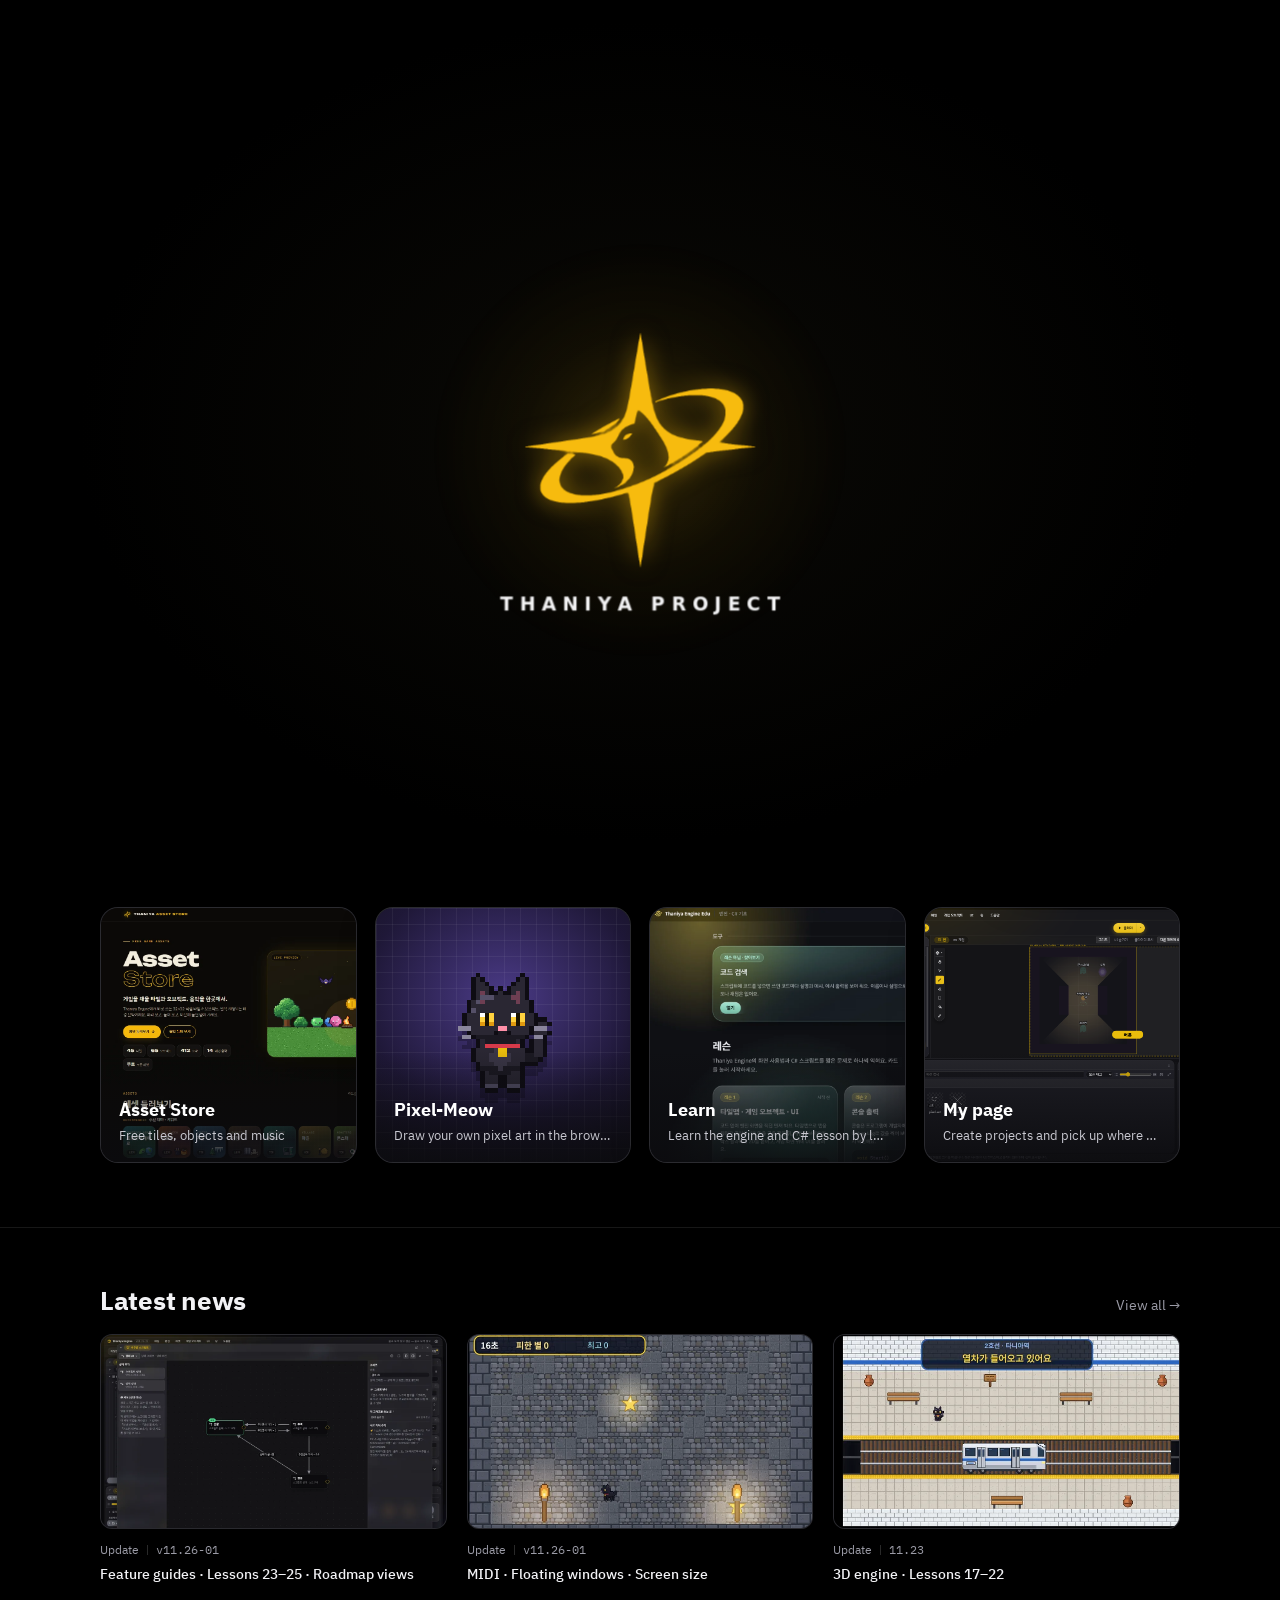
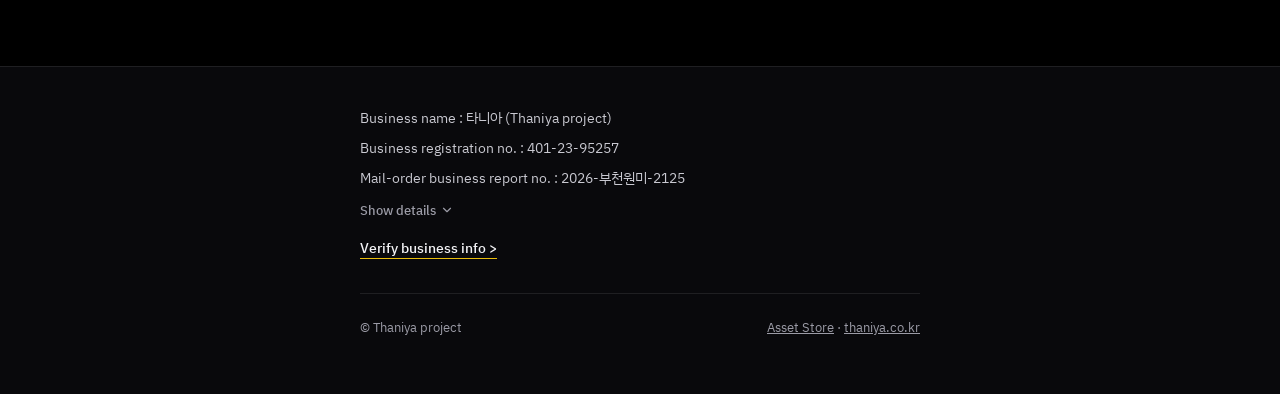
==== commit 715f3981: "파일복구" ====
--- a/index.html
+++ b/index.html
@@ -1,1294 +1,1375 @@
-<!DOCTYPE html>
+<!doctype html>
 <html lang="ko">
 <head>
-  <meta charset="UTF-8">
-  <!-- 로고 인트로 (약 4.5초, 클릭·키로 건너뛰기) — 화면보다 먼저 뜨도록 head 맨 위에 -->
-  <script src="./js/thaniya-intro.js" data-text="THANIYA PROJECT"></script>
-  <script src="./js/loader.js"></script>
-  <meta name="viewport" content="width=device-width, initial-scale=1.0, viewport-fit=cover">
-  <title>Thaniya-SoundLab - 작곡을 간단하게</title>
-  <link rel="icon" href="./Asset/icon.png" type="image/png">
-  <link rel="manifest" href="./install/manifest.webmanifest">
-  <meta name="theme-color" content="#0a0b0d">
-  <meta name="apple-mobile-web-app-capable" content="yes">
-  <meta name="mobile-web-app-capable" content="yes">
-  <meta name="apple-mobile-web-app-title" content="SoundLab">
-  <meta name="apple-mobile-web-app-status-bar-style" content="black-translucent">
-  <link rel="apple-touch-icon" href="./install/icons/apple-touch-icon.png">
-  <link rel="stylesheet" href="./install/install.css">
-  <link rel="stylesheet" href="./install/update/update-notifier.css">
-  <script src="./install/update/app-version.js" defer></script>
-  <script src="./install/update/update-notifier.js" defer></script>
-  <script src="./install/install.js" defer></script>
-  <link rel="preconnect" href="https://fonts.googleapis.com">
-  <link rel="preconnect" href="https://fonts.gstatic.com" crossorigin>
-  <link href="https://fonts.googleapis.com/css2?family=Noto+Sans+KR:wght@400;500;700;900&family=Space+Grotesk:wght@500;700&family=JetBrains+Mono:wght@500;700&display=swap" rel="stylesheet">
-  <style>
-    :root {
-      --bg: #0a0b0d;
-      --bg-deep: #070809;
-      --panel: #121316;
-      --card: #16171b;
-      --card-2: #1c1e23;
-      --line: #24262b;
-      --line-2: #30333a;
-      --text: #e8eaee;
-      --muted: #8a8f99;
-      --accent: #f2c230;
-      --accent-2: #ffd95a;
-      --accent-dim: rgba(242, 194, 48, 0.12);
-      --accent-line: rgba(242, 194, 48, 0.45);
-      --accent-ink: #1a1500;
-      --c-keys: #5fa8ff;
-      --c-str: #c792ea;
-      --c-wind: #5ed6d0;
-      --c-pluck: #ffb454;
-      --c-synth: #ff6f91;
-      --c-chip: #7cff6b;
-      --font-display: 'Space Grotesk', 'Noto Sans KR', sans-serif;
-      --font-body: 'Noto Sans KR', system-ui, -apple-system, 'Segoe UI', sans-serif;
-      --font-mono: 'JetBrains Mono', ui-monospace, SFMono-Regular, Menlo, monospace;
-    }
-
-    * { box-sizing: border-box; margin: 0; padding: 0; }
-    html { scroll-behavior: smooth; }
-    body {
-      background: var(--bg);
-      color: var(--text);
-      font-family: var(--font-body);
-      min-height: 100vh;
-      display: flex;
-      flex-direction: column;
-      -webkit-font-smoothing: antialiased;
-      overflow-x: hidden;
-      user-select: none; -webkit-user-select: none;
-    }
-    input, textarea, [contenteditable] { user-select: text; -webkit-user-select: text; }
-    img, svg { -webkit-user-drag: none; }
-    button { font-family: inherit; }
-    a { color: inherit; }
-    svg.i { width: 18px; height: 18px; fill: none; stroke: currentColor; stroke-width: 1.8; stroke-linecap: round; stroke-linejoin: round; display: block; flex: none; }
-
-    ::-webkit-scrollbar { width: 10px; height: 10px; }
-    ::-webkit-scrollbar-track { background: var(--bg-deep); }
-    ::-webkit-scrollbar-thumb { background: #2a2d33; border-radius: 10px; border: 2px solid var(--bg-deep); }
-    ::-webkit-scrollbar-thumb:hover { background: #3a3e46; }
-
-    /* ---------- NAV ---------- */
-    .nav {
-      position: sticky; top: 0; z-index: 50;
-      background: rgba(10, 11, 13, 0.78);
-      backdrop-filter: blur(14px); -webkit-backdrop-filter: blur(14px);
-      border-bottom: 1px solid var(--line);
-    }
-    .nav-inner {
-      max-width: 1200px; margin: 0 auto; padding: 12px 24px;
-      display: flex; align-items: center; justify-content: space-between; gap: 16px;
-    }
-    .brand { display: flex; align-items: center; gap: 11px; text-decoration: none; }
-    .logo-box {
-      width: 34px; height: 34px; border-radius: 10px; display: grid; place-items: center;
-      background: var(--accent); color: var(--accent-ink);
-      box-shadow: 0 0 0 1px rgba(0,0,0,.4), 0 6px 18px rgba(242,194,48,.25);
-    }
-    .logo-box, .logo-img-host { position: relative; overflow: hidden; }
-    .logo-box.has-img { background: none; box-shadow: none; }
-    .logo-img { position: absolute; inset: 0; width: 100%; height: 100%; object-fit: contain; }
-    .logo-box svg.i { width: 20px; height: 20px; stroke-width: 2.3; }
-    .brand-name { font-family: var(--font-display); font-weight: 700; font-size: 17px; letter-spacing: .2px; }
-    .brand-name span { color: var(--accent); }
-    .nav-links { display: flex; align-items: center; gap: 6px; }
-    .nav-link {
-      padding: 8px 12px; border-radius: 9px; font-size: 13.5px; color: var(--muted);
-      text-decoration: none; transition: color .15s, background .15s;
-    }
-    .nav-link:hover { color: var(--text); background: #16181c; }
-
-    /* ---------- BUTTONS ---------- */
-    .btn {
-      display: inline-flex; align-items: center; justify-content: center; gap: 8px;
-      padding: 10px 16px; border-radius: 11px; font-size: 14px; font-weight: 700;
-      text-decoration: none; cursor: pointer; white-space: nowrap;
-      border: 1px solid var(--line-2); background: var(--card); color: var(--text);
-      transition: transform .12s ease, background .15s, border-color .15s, box-shadow .15s;
-    }
-    .btn:hover { background: var(--card-2); border-color: #3c4048; }
-    .btn:active { transform: translateY(1px); }
-    .btn-icon { width: 40px; padding-left: 0; padding-right: 0; justify-content: center; }
-    .btn-icon.on { border-color: var(--accent); color: var(--accent); }
-    .btn svg.i { width: 16px; height: 16px; }
-    .btn-primary {
-      background: var(--accent); color: var(--accent-ink); border-color: var(--accent);
-      box-shadow: 0 6px 20px rgba(242,194,48,.22), inset 0 1px 0 rgba(255,255,255,.35);
-    }
-    .btn-primary:hover { background: var(--accent-2); border-color: var(--accent-2); box-shadow: 0 8px 26px rgba(242,194,48,.35), inset 0 1px 0 rgba(255,255,255,.35); }
-    .btn-lg { padding: 14px 22px; font-size: 15.5px; border-radius: 13px; }
-    .btn-lg svg.i { width: 18px; height: 18px; }
-
-    /* ---------- HERO ---------- */
-    .hero {
-      position: relative; overflow: hidden;
-      border-bottom: 1px solid var(--line);
-      background:
-        radial-gradient(800px 420px at 78% 10%, rgba(242,194,48,.10), transparent 60%),
-        radial-gradient(600px 400px at 10% 90%, rgba(95,168,255,.07), transparent 60%),
-        var(--bg-deep);
-    }
-    /* 오선지 배경 */
-    .staff { position: absolute; inset: 0; pointer-events: none; opacity: .55; }
-    .staff i {
-      position: absolute; left: -5%; right: -5%; height: 1px;
-      background: linear-gradient(90deg, transparent, rgba(255,255,255,.07) 20%, rgba(255,255,255,.07) 80%, transparent);
-    }
-    .floaters { position: absolute; inset: 0; pointer-events: none; }
-    .floater {
-      position: absolute; opacity: 0; color: var(--accent);
-      animation: floatUp linear infinite;
-    }
-    .floater svg.i { width: 100%; height: 100%; stroke-width: 1.6; }
-    @keyframes floatUp {
-      0%   { transform: translateY(40px) rotate(-8deg); opacity: 0; }
-      15%  { opacity: .45; }
-      85%  { opacity: .35; }
-      100% { transform: translateY(-280px) rotate(10deg); opacity: 0; }
-    }
-
-    .hero-inner {
-      position: relative; max-width: 1200px; margin: 0 auto;
-      padding: 76px 24px 56px;
-      display: grid; grid-template-columns: 1.02fr 1fr; gap: 48px; align-items: center;
-    }
-    .hero-inner > * { min-width: 0; }
-    .hero-copy { display: flex; flex-direction: column; align-items: flex-start; gap: 22px; }
-    .eyebrow {
-      display: inline-flex; align-items: center; gap: 8px;
-      font-family: var(--font-mono); font-size: 11.5px; letter-spacing: 2px; color: var(--accent);
-      padding: 6px 12px; border-radius: 30px; background: var(--accent-dim); border: 1px solid var(--accent-line);
-    }
-    .eyebrow .rec-dot { width: 7px; height: 7px; border-radius: 50%; background: #ff5a5a; box-shadow: 0 0 10px #ff5a5a; animation: blink 1.4s ease-in-out infinite; }
-    @keyframes blink { 50% { opacity: .25; } }
-    .hero-title {
-      font-size: clamp(36px, 5.2vw, 60px); line-height: 1.16; font-weight: 900; letter-spacing: -1.5px; color: #fff;
-    }
-    .hero-title em {
-      font-style: normal;
-      background: linear-gradient(90deg, var(--accent), #ffb454 60%, #ff8f6b);
-      -webkit-background-clip: text; background-clip: text; color: transparent;
-    }
-    .hero-desc { max-width: 500px; font-size: 16px; line-height: 1.75; color: var(--muted); }
-    .hero-actions { display: flex; gap: 10px; flex-wrap: wrap; }
-
-
-    /* 데모 DAW 창 */
-    .daw {
-      position: relative; border-radius: 18px; overflow: hidden;
-      background: var(--panel); border: 1px solid var(--line-2);
-      box-shadow: 0 30px 80px rgba(0,0,0,.55), 0 0 0 1px rgba(0,0,0,.6), inset 0 1px 0 rgba(255,255,255,.04);
-      transform: perspective(1400px) rotateY(-7deg) rotateX(3deg);
-      transition: transform .5s cubic-bezier(.2,.8,.2,1);
-    }
-    .daw:hover { transform: perspective(1400px) rotateY(-2deg) rotateX(1deg); }
-    .daw-bar {
-      display: flex; align-items: center; gap: 10px; height: 42px; padding: 0 12px;
-      border-bottom: 1px solid var(--line); background: #0f1012;
-    }
-    .dots { display: flex; gap: 6px; }
-    .dots i { width: 10px; height: 10px; border-radius: 50%; background: #2a2c31; }
-    .dots i:nth-child(1) { background: #ff5f57; } .dots i:nth-child(2) { background: #febc2e; } .dots i:nth-child(3) { background: #28c840; }
-    .daw-title { font-size: 12.5px; font-weight: 700; color: #cfd2d8; }
-    .daw-title small { color: var(--muted); font-weight: 400; margin-left: 6px; }
-    .daw-bar .sp { flex: 1; }
-    .lcd {
-      font-family: var(--font-mono); font-size: 12px; color: var(--accent);
-      padding: 4px 10px; border-radius: 8px; background: #08090a; border: 1px solid var(--line);
-    }
-    .daw-play {
-      width: 30px; height: 30px; border-radius: 9px; border: 1px solid var(--accent-line);
-      background: var(--accent-dim); color: var(--accent); display: grid; place-items: center; cursor: pointer;
-      transition: background .15s, color .15s;
-    }
-    .daw-play:hover, .daw-play.on { background: var(--accent); color: var(--accent-ink); }
-    .daw-play svg.i { width: 13px; height: 13px; }
-    .daw-body { display: grid; grid-template-columns: 120px 1fr; height: 300px; }
-    .daw-tracks { border-right: 1px solid var(--line); padding: 8px 6px; display: flex; flex-direction: column; gap: 4px; background: #111215; }
-    .dtrk { display: flex; align-items: center; gap: 7px; padding: 6px 7px; border-radius: 8px; font-size: 11.5px; color: #c9ccd2; }
-    .dtrk.on { background: #1d1f24; color: #fff; font-weight: 700; }
-    .dtrk .sw { width: 3px; height: 16px; border-radius: 2px; }
-    .dtrk svg.i { width: 14px; height: 14px; }
-    .daw-roll { position: relative; }
-    .daw-roll canvas { position: absolute; inset: 0; width: 100%; height: 100%; display: block; }
-    .eq {
-      display: flex; align-items: flex-end; gap: 3px; height: 46px; padding: 8px 12px;
-      border-top: 1px solid var(--line); background: #0f1012;
-    }
-    .eq i { flex: 1; border-radius: 2px 2px 0 0; background: linear-gradient(180deg, var(--accent), #c98a12); height: 10%; transition: height .08s linear; opacity: .9; }
-
-    /* 건반 */
-    .piano-wrap { position: relative; max-width: 1200px; margin: 0 auto; padding: 0 24px 46px; }
-    .piano-head { display: flex; align-items: center; justify-content: space-between; gap: 12px; margin-bottom: 10px; font-size: 12.5px; color: var(--muted); }
-    .piano-head b { color: var(--text); font-weight: 700; }
-    .piano-head kbd {
-      font-family: var(--font-mono); font-size: 11px; padding: 1px 6px; border-radius: 5px;
-      background: #16181c; border: 1px solid var(--line-2); border-bottom-width: 2px; color: var(--text);
-    }
-    .piano {
-      position: relative; height: 128px; display: flex; user-select: none; touch-action: none;
-      border-radius: 14px; overflow: hidden; border: 1px solid var(--line-2);
-      box-shadow: 0 16px 40px rgba(0,0,0,.45), inset 0 3px 0 #08090a;
-      background: #08090a; padding-top: 4px;
-    }
-    .wk {
-      flex: 1; position: relative; margin: 0 1px; border-radius: 0 0 8px 8px; cursor: pointer;
-      background: linear-gradient(180deg, #e9ebef, #fff 70%, #dfe2e7);
-      box-shadow: inset 0 -5px 0 #c7cbd2;
-      display: flex; align-items: flex-end; justify-content: center; padding-bottom: 10px;
-      font: 600 10px var(--font-mono); color: #9aa0aa;
-      transition: background .06s;
-    }
-    .wk.down { background: linear-gradient(180deg, #ffe58a, var(--accent)); box-shadow: inset 0 -2px 0 #c98a12; color: #6b5200; }
-    .bk {
-      position: absolute; top: 4px; height: 62%; z-index: 2; border-radius: 0 0 6px 6px; cursor: pointer;
-      background: linear-gradient(180deg, #1c1e23, #2c2f36 85%, #3a3e46);
-      box-shadow: inset 0 -4px 0 #0c0d0f, 0 3px 6px rgba(0,0,0,.5);
-    }
-    .bk.down { background: linear-gradient(180deg, #8a6a10, var(--accent)); box-shadow: inset 0 -2px 0 #6b5200; }
-    .wk .lb { pointer-events: none; }
-
-    /* ---------- MAIN ---------- */
-    main { flex: 1; width: 100%; max-width: 1200px; margin: 0 auto; padding: 64px 24px 80px; display: flex; flex-direction: column; gap: 72px; }
-    .section-head { display: flex; align-items: flex-end; justify-content: space-between; gap: 20px; flex-wrap: wrap; margin-bottom: 24px; }
-    .kicker { font-family: var(--font-mono); font-size: 11.5px; letter-spacing: 2px; color: var(--accent); margin-bottom: 8px; }
-    .section-title { font-size: 28px; font-weight: 900; letter-spacing: -.6px; color: #fff; }
-    .section-sub { margin-top: 8px; font-size: 14px; color: var(--muted); }
-
-    /* 기능 */
-    .features { display: grid; grid-template-columns: repeat(4, 1fr); gap: 14px; }
-    .feat {
-      position: relative; overflow: hidden; padding: 22px 20px 20px; border-radius: 16px;
-      background: var(--card); border: 1px solid var(--line);
-      transition: transform .18s ease, border-color .18s ease;
-    }
-    .feat:hover { transform: translateY(-4px); border-color: var(--line-2); }
-    .feat::after {
-      content: ''; position: absolute; inset: auto -40px -60px auto; width: 160px; height: 160px; border-radius: 50%;
-      background: radial-gradient(circle, var(--fc, var(--accent)), transparent 70%); opacity: .12;
-    }
-    .feat-ic {
-      width: 42px; height: 42px; border-radius: 12px; display: grid; place-items: center; margin-bottom: 16px;
-      color: var(--fc, var(--accent)); background: color-mix(in srgb, var(--fc, var(--accent)) 14%, transparent);
-      border: 1px solid color-mix(in srgb, var(--fc, var(--accent)) 40%, transparent);
-    }
-    .feat-ic svg.i { width: 21px; height: 21px; }
-    .feat h3 { font-size: 16px; font-weight: 800; margin-bottom: 7px; color: #fff; }
-    .feat p { font-size: 13px; line-height: 1.65; color: var(--muted); }
-    .feat .tagline { margin-top: 14px; display: flex; gap: 5px; flex-wrap: wrap; }
-    .feat .tagline span { font: 500 10.5px var(--font-mono); color: #b8bcc4; padding: 3px 7px; border-radius: 6px; background: #0f1012; border: 1px solid var(--line); }
-
-    /* 흐름 */
-    .flow { display: grid; grid-template-columns: repeat(3, 1fr); gap: 0; border-radius: 18px; overflow: hidden; border: 1px solid var(--line); background: var(--panel); }
-    .step { padding: 24px 24px 26px; position: relative; }
-    .step + .step { border-left: 1px solid var(--line); }
-    .step-no { font: 700 12px var(--font-mono); color: var(--accent); margin-bottom: 14px; display: flex; align-items: center; gap: 10px; }
-    .step-no::after { content: ''; flex: 1; height: 1px; background: linear-gradient(90deg, var(--accent-line), transparent); }
-    .step h4 { font-size: 17px; font-weight: 800; color: #fff; margin-bottom: 6px; }
-    .step p { font-size: 13px; color: var(--muted); line-height: 1.65; }
-    .step kbd { font: 600 11px var(--font-mono); padding: 1px 6px; border-radius: 5px; background: #16181c; border: 1px solid var(--line-2); border-bottom-width: 2px; color: var(--text); }
-
-    /* 곡 갤러리 */
-    .tools { display: flex; gap: 8px; flex-wrap: wrap; align-items: center; }
-    .search-box {
-      display: flex; align-items: center; gap: 8px; height: 40px; padding: 0 12px; width: 230px;
-      background: var(--panel); border: 1px solid var(--line-2); border-radius: 11px; color: var(--muted);
-      transition: border-color .15s, box-shadow .15s;
-    }
-    .search-box:focus-within { border-color: var(--accent-line); box-shadow: 0 0 0 3px var(--accent-dim); }
-    .search-box svg.i { width: 16px; height: 16px; }
-    .search-box input { flex: 1; min-width: 0; background: none; border: 0; outline: none; color: var(--text); font: 13.5px var(--font-body); }
-    .search-box input::placeholder { color: #5f646d; }
-    .select {
-      height: 40px; padding: 0 12px; border-radius: 11px; cursor: pointer;
-      background: var(--panel); border: 1px solid var(--line-2); color: var(--text); font: 13.5px var(--font-body); outline: none;
-    }
-    .select:focus { border-color: var(--accent-line); }
-
-    .song-grid { display: grid; grid-template-columns: repeat(auto-fill, minmax(250px, 1fr)); gap: 16px; }
-    .song, .song-new {
-      position: relative; display: flex; flex-direction: column; border-radius: 16px; overflow: hidden;
-      background: var(--card); border: 1px solid var(--line); text-decoration: none; color: inherit; cursor: pointer;
-      transition: transform .16s ease, border-color .16s ease, box-shadow .16s ease;
-      animation: popIn .45s cubic-bezier(.2,.8,.2,1) backwards;
-    }
-    @keyframes popIn { from { opacity: 0; transform: translateY(14px); } to { opacity: 1; transform: none; } }
-    .song:hover { transform: translateY(-4px); border-color: var(--accent-line); box-shadow: 0 18px 40px rgba(0,0,0,.45), 0 0 0 1px var(--accent-dim); }
-    .song.cur { border-color: rgba(242,194,48,.35); }
-    .thumb { position: relative; height: 138px; background: #0d0e10; border-bottom: 1px solid var(--line); }
-    .thumb canvas { width: 100%; height: 100%; display: block; }
-    .thumb .ph { position: absolute; top: 0; bottom: 0; width: 2px; background: var(--accent); box-shadow: 0 0 10px var(--accent); display: none; }
-    .song.playing .thumb .ph { display: block; }
-    .s-play {
-      position: absolute; right: 12px; bottom: -18px; z-index: 2;
-      width: 40px; height: 40px; border-radius: 50%; display: grid; place-items: center; cursor: pointer;
-      background: var(--accent); color: var(--accent-ink); border: 3px solid var(--card);
-      box-shadow: 0 6px 16px rgba(0,0,0,.45);
-      transform: scale(.85); opacity: 0; transition: transform .15s, opacity .15s, background .15s;
-    }
-    .s-play svg.i { width: 14px; height: 14px; }
-    .song:hover .s-play, .song.playing .s-play { transform: none; opacity: 1; }
-    .s-play:hover { background: var(--accent-2); }
-    .badge {
-      position: absolute; top: 10px; left: 10px; font: 700 10px var(--font-mono); padding: 3px 8px; border-radius: 20px;
-      color: var(--accent); background: rgba(10,11,13,.75); border: 1px solid var(--accent-line); backdrop-filter: blur(4px);
-    }
-    .meta { padding: 14px 16px 15px; display: flex; flex-direction: column; gap: 7px; }
-    .meta-title { font-size: 15.5px; font-weight: 800; color: #fff; overflow: hidden; text-overflow: ellipsis; white-space: nowrap; padding-right: 40px; }
-    .meta-row { display: flex; gap: 6px; flex-wrap: wrap; }
-    .chip { font: 500 10.5px var(--font-mono); padding: 3px 7px; border-radius: 6px; color: #b8bcc4; background: #0f1012; border: 1px solid var(--line); display: inline-flex; align-items: center; gap: 4px; }
-    .chip svg.i { width: 11px; height: 11px; }
-    .meta-foot { display: flex; align-items: center; justify-content: space-between; gap: 8px; font-size: 11.5px; color: var(--muted); }
-    .inst-dots { display: flex; }
-    .inst-dots i { width: 18px; height: 18px; border-radius: 50%; border: 2px solid var(--card); margin-left: -5px; display: grid; place-items: center; }
-    .inst-dots i:first-child { margin-left: 0; }
-
-    .song-new {
-      align-items: center; justify-content: center; gap: 12px; min-height: 262px; border-style: dashed; border-color: #3a3d44;
-      background: repeating-linear-gradient(90deg, transparent 0 31px, rgba(255,255,255,.025) 31px 32px), repeating-linear-gradient(0deg, transparent 0 15px, rgba(255,255,255,.025) 15px 16px), var(--card);
-    }
-    .song-new:hover { border-color: var(--accent); transform: translateY(-4px); box-shadow: 0 18px 40px rgba(242,194,48,.08); }
-    .plus {
-      width: 60px; height: 60px; border-radius: 18px; display: grid; place-items: center;
-      background: var(--accent); color: var(--accent-ink);
-      box-shadow: 0 10px 26px rgba(242,194,48,.3), inset 0 1px 0 rgba(255,255,255,.4);
-      transition: transform .2s cubic-bezier(.2,.8,.2,1.4);
-    }
-    .song-new:hover .plus { transform: rotate(90deg) scale(1.05); }
-    .plus svg.i { width: 26px; height: 26px; stroke-width: 2.4; }
-    .song-new b { font-size: 16px; color: #fff; }
-    .song-new span { font-size: 12.5px; color: var(--muted); }
-
-    .empty {
-      grid-column: 1 / -1; display: flex; flex-direction: column; align-items: center; gap: 8px;
-      padding: 44px 20px; text-align: center; color: var(--muted); font-size: 14px;
-      border: 1px dashed var(--line-2); border-radius: 16px; background: rgba(255,255,255,.012);
-    }
-    .empty strong { font-size: 17px; color: #fff; }
-    .more-row { display: flex; justify-content: center; margin-top: 22px; }
-
-    /* CTA */
-    .cta {
-      position: relative; overflow: hidden; border-radius: 22px; padding: 44px 40px;
-      display: flex; align-items: center; justify-content: space-between; gap: 24px; flex-wrap: wrap;
-      background: radial-gradient(600px 260px at 90% 0%, rgba(242,194,48,.22), transparent 60%), linear-gradient(135deg, #17181c, #111215);
-      border: 1px solid var(--accent-line);
-    }
-    .cta h2 { font-size: 26px; font-weight: 900; letter-spacing: -.5px; color: #fff; }
-    .cta p { margin-top: 8px; font-size: 14px; color: var(--muted); }
-    .cta .wave { position: absolute; right: 0; bottom: 0; left: 0; height: 60px; opacity: .25; pointer-events: none; }
-
-    /* ---------- FOOTER ---------- */
-    footer { border-top: 1px solid var(--line); background: var(--bg-deep); }
-    .footer-inner {
-      max-width: 1200px; margin: 0 auto; padding: 22px 24px;
-      display: flex; justify-content: space-between; align-items: center; flex-wrap: wrap; gap: 10px;
-      font-size: 12.5px; color: var(--muted);
-    }
-    .footer-inner b { font-family: var(--font-display); color: var(--accent); }
-    .footer-link { color: var(--accent); text-decoration: underline; text-underline-offset: 3px; }
-    .footer-link:hover { color: #fff; }
-
-    /* ---------- THANIYA POPUP ---------- */
-    .tp-popup {
-      position: fixed; right: 20px; bottom: 20px; z-index: 100; width: 252px; padding: 14px 14px 12px; border-radius: 22px;
-      color: var(--text);
-      background: radial-gradient(120% 90% at 0% 0%, rgba(242,194,48,0.22), transparent 60%), rgba(22, 23, 27, 0.92);
-      backdrop-filter: blur(14px); -webkit-backdrop-filter: blur(14px);
-      border: 1px solid var(--accent-line);
-      box-shadow: 0 14px 36px rgba(0,0,0,0.5), 0 0 0 1px rgba(0,0,0,0.4), inset 0 1px 0 rgba(255,255,255,0.08);
-      opacity: 0; transform: translateY(16px) scale(.96); pointer-events: none;
-      transition: opacity .3s ease, transform .4s cubic-bezier(.2,.9,.3,1.25);
-    }
-    .tp-popup.show { opacity: 1; transform: none; pointer-events: auto; }
-    .tp-close {
-      position: absolute; top: 10px; right: 10px; width: 22px; height: 22px; display: grid; place-items: center;
-      border: 0; border-radius: 50%; cursor: pointer; color: var(--muted); background: rgba(255,255,255,0.07);
-      transition: background .15s ease, color .15s ease;
-    }
-    .tp-close svg.i { width: 12px; height: 12px; stroke-width: 2.2; }
-    .tp-close:hover { background: rgba(255,255,255,0.16); color: #fff; }
-    .tp-head { display: flex; align-items: center; gap: 12px; padding-right: 18px; }
-    .tp-logo-wrap {
-      flex: none; width: 54px; height: 54px; display: grid; place-items: center; border-radius: 16px;
-      background: radial-gradient(circle at 50% 40%, #17171b, #000);
-      box-shadow: 0 6px 16px rgba(0,0,0,0.5), 0 0 0 1px rgba(242,194,48,0.25), inset 0 1px 0 rgba(255,255,255,0.06);
-      color: var(--accent); font: 700 22px var(--font-display);
-    }
-    .tp-logo { width: 44px; height: 44px; object-fit: contain; }
-    .tp-text { min-width: 0; display: flex; flex-direction: column; gap: 3px; }
-    .tp-eyebrow { font-size: 10px; font-weight: 500; letter-spacing: 1.5px; color: var(--accent); text-transform: uppercase; }
-    .tp-title { font-size: 16px; font-weight: 700; color: #fff; line-height: 1.2; }
-    .tp-desc { font-size: 11.5px; line-height: 1.5; color: var(--muted); }
-    .tp-go {
-      display: flex; align-items: center; justify-content: center; gap: 6px; margin-top: 12px; padding: 9px 14px; border-radius: 999px;
-      font-size: 13px; font-weight: 700; text-decoration: none; color: var(--accent-ink);
-      background: linear-gradient(180deg, var(--accent-2), var(--accent));
-      box-shadow: 0 4px 12px rgba(242,194,48,0.3), inset 0 1px 0 rgba(255,255,255,0.4);
-      transition: transform .15s ease, box-shadow .15s ease;
-    }
-    .tp-go svg.i { width: 14px; height: 14px; stroke-width: 2.2; }
-    .tp-go:hover { transform: translateY(-1px); box-shadow: 0 6px 16px rgba(242,194,48,0.45), inset 0 1px 0 rgba(255,255,255,0.4); }
-    .tp-skip { display: block; margin: 8px auto 0; padding: 2px 6px; background: none; border: 0; cursor: pointer; font-size: 10.5px; color: var(--muted); }
-    .tp-skip:hover { color: var(--text); }
-
-    /* ---------- RESPONSIVE ---------- */
-    @media (max-width: 980px) {
-      .hero-inner { grid-template-columns: 1fr; padding-top: 56px; gap: 36px; }
-      .daw { transform: none; }
-      .features { grid-template-columns: repeat(2, 1fr); }
-    }
-    @media (max-width: 640px) {
-      .nav-inner { padding: 10px 16px; }
-      .nav-link.hide-sm, .btn.hide-sm { display: none; }
-      .hero-inner { padding: 40px 16px 36px; }
-      .piano-wrap { padding: 0 16px 36px; }
-      .piano { height: 104px; }
-      .wk .lb { display: none; }
-      .wk.c .lb { display: inline; font-size: 9px; }
-      .piano-head .keys-hint { display: none; }
-      main { padding: 44px 16px 60px; gap: 56px; }
-      .features { grid-template-columns: 1fr; }
-      .flow { grid-template-columns: 1fr; }
-      .step + .step { border-left: 0; border-top: 1px solid var(--line); }
-      .search-box { width: 100%; }
-      .tools { width: 100%; }
-      .select { flex: 1; }
-      .daw-body { grid-template-columns: 1fr; height: 230px; }
-      .daw-tracks { display: none; }
-      .daw-title small, .daw-bar .lcd + .lcd { display: none; }
-      .hero-title { letter-spacing: -1px; }
-      .cta { padding: 32px 22px; }
-      .tp-popup { right: 12px; bottom: 12px; width: min(252px, calc(100vw - 24px)); }
-    }
-    /* ---------- 모바일 보강 ---------- */
-    @media (max-width: 640px) {
-      .nav-inner { padding: 10px max(14px, env(safe-area-inset-left)); }
-      .brand-name { font-size: 15px; }
-      .logo-box { width: 30px; height: 30px; }
-      .nav-links .btn { padding: 8px 12px; font-size: 13px; }
-      .hero-inner { gap: 28px; }
-      .hero-title { font-size: clamp(30px, 9vw, 40px); }
-      .hero-desc { font-size: 14px; line-height: 1.7; }
-      .hero-desc br { display: none; }
-      .hero-actions { width: 100%; }
-      .hero-actions .btn { flex: 1 1 0; padding: 13px 10px; font-size: 14px; }
-      .hero-actions .btn[href="#modes"] { flex-basis: 100%; }
-      .daw-body { height: 200px; }
-      .eq { height: 38px; }
-      .piano { height: 96px; }
-      .section-title { font-size: 22px; }
-      .section-head { margin-bottom: 18px; }
-      .feat { padding: 18px 16px; }
-      .step { padding: 18px 18px 20px; }
-      .song-grid { grid-template-columns: repeat(2, minmax(0, 1fr)); gap: 10px; }
-      .thumb { height: 100px; }
-      .meta { padding: 11px 11px 12px; gap: 6px; }
-      .meta-title { font-size: 13.5px; padding-right: 0; }
-      .chip { font-size: 9.5px; padding: 2px 5px; }
-      .meta-row .chip:nth-child(n+3) { display: none; }
-      .s-play { opacity: 1; transform: none; width: 36px; height: 36px; right: 8px; bottom: -16px; }
-      .song-new { min-height: 190px; }
-      .plus { width: 48px; height: 48px; border-radius: 14px; }
-      .more-row .btn { width: 100%; white-space: normal; text-align: center; font-size: 13px; }
-      .cta { padding: 26px 18px; }
-      .cta h2 { font-size: 20px; }
-      .cta .btn { width: 100%; }
-      .footer-inner { padding: 18px 16px; flex-direction: column; align-items: flex-start; }
-      .tp-popup { width: min(236px, calc(100vw - 24px)); }
-    }
-    @media (max-width: 360px) { .song-grid { grid-template-columns: 1fr; } }
-    @media (hover: none) { .feat:hover, .song:hover, .song-new:hover { transform: none; } .s-play { opacity: 1; transform: none; } }
-
-
-    /* ---------- SAFE AREA (노치·홈 인디케이터·가로모드 시스템 인셋) ---------- */
-    :root {
-      --sa-t: env(safe-area-inset-top, 0px);
-      --sa-r: env(safe-area-inset-right, 0px);
-      --sa-b: env(safe-area-inset-bottom, 0px);
-      --sa-l: env(safe-area-inset-left, 0px);
-    }
-    .btn.show-sm { display: none; }
-    .nav { padding-top: var(--sa-t); }
-    .nav-inner {
-      padding-left: max(24px, calc(var(--sa-l) + 12px));
-      padding-right: max(24px, calc(var(--sa-r) + 12px));
-    }
-    .hero-inner, main, .piano-wrap, .footer-inner {
-      padding-left: max(24px, calc(var(--sa-l) + 12px));
-      padding-right: max(24px, calc(var(--sa-r) + 12px));
-    }
-    .footer-inner { padding-bottom: calc(22px + var(--sa-b)); }
-    .tp-popup { right: calc(20px + var(--sa-r)); bottom: calc(20px + var(--sa-b)); }
-    .nav, .hero, main, footer { scroll-margin-top: calc(64px + var(--sa-t)); }
-    section[id] { scroll-margin-top: calc(70px + var(--sa-t)); }
-    @media (max-width: 640px) {
-      .btn.show-sm { display: inline-flex; }
-      .nav-inner {
-        padding: 9px max(14px, calc(var(--sa-r) + 8px)) 9px max(14px, calc(var(--sa-l) + 8px));
-        gap: 10px; flex-wrap: nowrap;
-      }
-      .brand { min-width: 0; flex: 1 1 auto; gap: 9px; }
-      .brand-name { white-space: nowrap; overflow: hidden; text-overflow: ellipsis; min-width: 0; }
-      .nav-links { flex: none; gap: 6px; }
-      .nav-links .btn { white-space: nowrap; flex: none; }
-      .nav .btn-babynav { padding: 8px 10px; } .nav .btn-babynav .bbTx { display: none; }
-      .btn-my { padding: 8px 14px; letter-spacing: .5px; font-weight: 800; }
-      .hero-inner, main, .piano-wrap {
-        padding-left: max(16px, calc(var(--sa-l) + 8px));
-        padding-right: max(16px, calc(var(--sa-r) + 8px));
-      }
-      .footer-inner {
-        padding-left: max(16px, calc(var(--sa-l) + 8px));
-        padding-right: max(16px, calc(var(--sa-r) + 8px));
-        padding-bottom: calc(18px + var(--sa-b));
-      }
-      .tp-popup { right: calc(12px + var(--sa-r)); bottom: calc(12px + var(--sa-b)); width: min(236px, calc(100vw - 24px - var(--sa-l) - var(--sa-r))); }
-    }
-    @media (max-width: 360px) {
-      .brand-name { font-size: 14px; }
-      .nav-links .btn { padding: 8px 10px; }
-    }
-
-    /* ── 모드 고르기: 스튜디오 / 응애모드 ── */
-    .modes { display: grid; grid-template-columns: 1fr 1fr; gap: 16px; }
-    .mode { position: relative; overflow: hidden; border-radius: 22px; padding: 26px; display: flex; flex-direction: column; gap: 12px; border: 1px solid var(--line); background: var(--card); }
-    .mode h3 { font-family: var(--font-display); font-size: 24px; display: flex; align-items: center; gap: 10px; }
-    .mode p { color: var(--muted); font-size: 14.5px; line-height: 1.65; }
-    .mode ul { list-style: none; display: flex; flex-wrap: wrap; gap: 6px; }
-    .mode li { font-size: 12px; font-weight: 600; padding: 4px 10px; border-radius: 99px; background: var(--card-2); color: var(--text); border: 1px solid var(--line-2); }
-    .mode .mode-acts { display: flex; gap: 8px; flex-wrap: wrap; margin-top: auto; padding-top: 8px; }
-    .mode .mode-tag { font-family: var(--font-mono); font-size: 11px; letter-spacing: .12em; color: var(--accent); }
-    .mode.baby { background: linear-gradient(160deg, #fff7fb 0%, #fff6df 55%, #eaf8ff 100%); color: #1c1c1e; border-color: transparent; }
-    .mode.baby p { color: rgba(60,60,67,.72); }
-    .mode.baby li { background: rgba(255,255,255,.75); border-color: rgba(60,60,67,.12); color: #1c1c1e; }
-    .mode.baby .mode-tag { color: #ff2d77; }
-    .mode.baby .bb-emoji { width: 44px; height: 44px; border-radius: 13px; display: grid; place-items: center; font-size: 24px; background: #fff; box-shadow: 0 4px 14px rgba(0,0,0,.08); }
-    .btn-baby { background: #007aff; color: #fff; border-color: #007aff; border-radius: 999px; }
-    .btn-baby:hover { background: #0a84ff; border-color: #0a84ff; color: #fff; }
-    .btn-baby-ghost { background: rgba(255,255,255,.8); color: #007aff; border-color: rgba(0,122,255,.25); border-radius: 999px; }
-    .btn-baby-ghost:hover { background: #fff; color: #007aff; border-color: #007aff; }
-    .mode.baby .dots-art { position: absolute; right: -10px; top: -10px; display: grid; grid-template-columns: repeat(6, 16px); gap: 5px; opacity: .55; transform: rotate(-8deg); pointer-events: none; }
-    .mode.baby .dots-art i { width: 16px; height: 16px; border-radius: 5px; background: rgba(60,60,67,.08); }
-    .nav .btn-babynav { border-radius: 999px; }
-    @media (max-width: 760px) { .modes { grid-template-columns: 1fr; } .mode { padding: 20px; } .mode .dots-art { display: none; } }
-
-    @media (prefers-reduced-motion: reduce) {
-      *, *::before, *::after { animation: none !important; transition: none !important; }
-    }
-  </style>
+<meta charset="utf-8">
+<meta name="viewport" content="width=device-width,initial-scale=1,viewport-fit=cover">
+<script src="js/common/thaniya-intro.js?v=20261126b" data-text="THANIYA PROJECT"></script>
+<title>Thaniya Engine · 타니아 엔진</title>
+<meta name="description" content="Thaniya Engine — 브라우저에서 던전 맵을 만들고 C# 스크립트로 움직이는 2D 게임 엔진">
+<link rel="icon" type="image/png" href="[data-uri]">
+<link rel="apple-touch-icon" href="assets/apple-touch-icon.png">
+<script src="js/common/theme.js?v=20261126b"></script>
+<link rel="stylesheet" href="css/light-index.css">
+<link rel="preconnect" href="https://fonts.googleapis.com">
+<link rel="stylesheet" href="https://fonts.googleapis.com/css2?family=IBM+Plex+Sans+KR:wght@400;500;600;700&family=IBM+Plex+Mono:wght@400;500&family=Bebas+Neue&display=swap">
+<style>
+:root{
+  --bg:#0b0b0e;--panel:#15151a;--raised:#1d1d24;--line:rgba(255,255,255,.09);--line2:rgba(255,255,255,.16);
+  --fg:#f2f2f5;--mute:#9b9ba6;--accent:#e9bd0c;--accent-fg:#1a1400;
+  --f:"IBM Plex Sans KR","Apple SD Gothic Neo","Malgun Gothic",system-ui,sans-serif;
+  --m:"IBM Plex Mono",ui-monospace,Menlo,Consolas,monospace;
+  color-scheme:dark;
+}
+*{box-sizing:border-box}
+html{scroll-behavior:smooth;scroll-padding-top:72px}
+body{margin:0;background:var(--bg);color:var(--fg);font:16px/1.7 var(--f);-webkit-text-size-adjust:100%}
+a{color:inherit}
+:focus-visible{outline:2px solid var(--accent);outline-offset:3px;border-radius:4px}
+.wrap{width:min(1080px,100% - 40px);margin-inline:auto}
+
+/* 헤더: 메뉴는 가운데, 학습/시작하기는 오른쪽 */
+header{position:sticky;top:0;z-index:20;background:rgba(11,11,14,.82);-webkit-backdrop-filter:blur(14px) saturate(1.4);backdrop-filter:blur(14px) saturate(1.4);border-bottom:1px solid var(--line)}
+.hbar{display:grid;grid-template-columns:1fr auto 1fr;align-items:center;min-height:44px;gap:8px}
+.hc{display:flex;align-items:center;justify-content:center;gap:4px}
+.hr{display:flex;align-items:center;justify-content:flex-end;gap:4px;--tl-h:28px}
+.hr .tt-btn svg{width:15px;height:15px}
+@media (min-width:561px){header .wrap{width:min(1280px,100% - 40px)}}
+header a{text-decoration:none;color:var(--mute);padding:5px 12px;border-radius:999px;font-size:13px;font-weight:500;white-space:nowrap;transition:color .15s,background .15s}
+header a:hover{color:var(--fg);background:rgba(255,255,255,.07)}
+header a.cta{display:inline-flex;align-items:center;height:28px;padding:0 14px;color:var(--accent-fg);background:linear-gradient(180deg,#f6cd2a,#e9bd0c);box-shadow:0 3px 10px rgba(233,189,12,.22),inset 0 1px 0 rgba(255,255,255,.4);font-weight:600;margin-left:6px;transition:filter .15s,transform .15s,box-shadow .15s}
+header a.cta:hover{background:linear-gradient(180deg,#f6cd2a,#e9bd0c);filter:brightness(1.07);transform:translateY(-1px);box-shadow:0 6px 16px rgba(233,189,12,.32),inset 0 1px 0 rgba(255,255,255,.4)}
+header .brand{justify-self:start;display:inline-flex;align-items:center;gap:8px;padding:4px 10px 4px 0;color:var(--fg);font-weight:700;font-size:14px;letter-spacing:-.01em}
+.brand img{display:block;width:24px;height:24px;flex:none}
+header a.brand:hover{background:none;color:var(--fg)}
+
+/* 언어 선택 (오른쪽 상단) */
+.lang{position:relative;margin-left:2px}
+.lang-btn{display:inline-flex;align-items:center;gap:6px;height:28px;padding:0 9px 0 8px;border-radius:999px;border:1px solid var(--line2);background:rgba(255,255,255,.04);color:var(--fg);font:500 12px var(--f);cursor:pointer;transition:background .15s,border-color .15s}
+.lang-btn:hover,.lang-btn[aria-expanded="true"]{background:rgba(255,255,255,.1);border-color:rgba(255,255,255,.28)}
+.lang-btn svg{width:14px;height:14px;flex:none;fill:none;stroke:currentColor;stroke-width:1.6;stroke-linecap:round;stroke-linejoin:round}
+.lang-btn .chev{width:11px;height:11px;color:var(--mute);transition:transform .15s}
+.lang-btn[aria-expanded="true"] .chev{transform:rotate(180deg)}
+.lang-code{display:none;font:500 12px var(--m)}
+.lang-menu{position:absolute;right:0;top:calc(100% + 8px);z-index:30;min-width:150px;margin:0;padding:6px;list-style:none;background:var(--raised);border:1px solid var(--line2);border-radius:14px;box-shadow:0 18px 40px rgba(0,0,0,.5)}
+.lang-menu[hidden]{display:none}
+.lang-menu li{display:flex;align-items:center;justify-content:space-between;gap:12px;padding:9px 12px;border-radius:9px;font-size:14px;color:var(--fg);cursor:pointer}
+.lang-menu li:hover,.lang-menu li:focus-visible{background:rgba(255,255,255,.09);outline:none}
+.lang-menu li[aria-selected="true"]{color:var(--accent);font-weight:600}
+.lang-menu li[aria-selected="true"]::after{content:"✓";font-size:13px}
+/* 히어로: 엔진 화면 위에 제목과 내용을 얹은 메인 배너 */
+.hero{position:relative;isolation:isolate;display:flex;align-items:flex-end;min-height:clamp(480px,calc(100svh - 60px),880px);overflow:hidden;background:var(--bg)}
+.hero-media{position:absolute;inset:0;z-index:-1}
+.hero-media img{display:block;width:100%;height:100%;object-fit:cover;object-position:right top}
+.hero-media::after{content:"";position:absolute;inset:0;background:
+  linear-gradient(180deg,rgba(11,11,14,.55) 0,rgba(11,11,14,0) 22%,rgba(11,11,14,0) 52%,var(--bg) 100%),
+  linear-gradient(90deg,rgba(11,11,14,.92) 0,rgba(11,11,14,.62) 36%,rgba(11,11,14,.08) 72%)}
+.hero-copy{width:min(1080px,100% - 40px);margin-inline:auto;padding:0 0 clamp(40px,7vw,88px)}
+.kick{display:flex;align-items:center;gap:12px;margin:0 0 6px;font-size:clamp(17px,2.2vw,26px);font-weight:600;letter-spacing:-.01em}
+.ver{font:500 12px var(--m);color:var(--mute);padding:3px 12px;border:1px solid var(--line2);border-radius:999px;background:rgba(11,11,14,.5)}
+.hero h1{margin:0 0 18px;font:400 clamp(64px,11.5vw,150px)/.9 "Bebas Neue","Arial Narrow",Impact,var(--f);letter-spacing:.005em;text-transform:uppercase}
+.hero h1 em{font-style:normal;color:var(--accent)}
+.hero .sub{margin:0 0 34px;max-width:480px;color:#c9c9d1;font-size:clamp(15px,1.5vw,18px);text-shadow:0 1px 14px rgba(0,0,0,.7)}
+.hero .btns{display:flex;gap:12px;flex-wrap:wrap}
+.btn{display:inline-flex;align-items:center;justify-content:space-between;gap:36px;height:56px;padding:0 22px 0 24px;border-radius:0;text-decoration:none;font-weight:700;font-size:16px;border:1px solid rgba(255,255,255,.5);color:var(--fg);background:rgba(11,11,14,.35);transition:background .15s,color .15s}
+.btn:hover{background:rgba(255,255,255,.14)}
+.btn.main{background:#fff;color:#0b0b0e;border-color:#fff}
+.btn.main:hover{background:var(--accent);border-color:var(--accent)}
+.btn svg{width:22px;height:22px;flex:none;fill:none;stroke:currentColor;stroke-width:1.6;stroke-linecap:round;stroke-linejoin:round;transition:transform .15s}
+.btn:hover svg{transform:translateX(4px)}
+
+/* 섹션 */
+section{padding:80px 0;border-top:1px solid var(--line)}
+.eyebrow{font:500 12px var(--m);letter-spacing:.14em;text-transform:uppercase;color:var(--accent);text-align:center}
+h2{margin:8px 0 14px;text-align:center;font-size:clamp(26px,4vw,36px);letter-spacing:-.01em;line-height:1.3}
+.lead{text-align:center;color:var(--mute);max-width:640px;margin:0 auto 48px}
+
+/* 소개 */
+.about{display:grid;grid-template-columns:repeat(3,1fr);gap:16px}
+.about div{background:var(--panel);border:1px solid var(--line);border-radius:16px;padding:26px}
+.about b{display:block;font-size:17px;margin-bottom:6px}
+.about span{color:var(--mute);font-size:15px}
+
+/* 기능 */
+.feat{display:grid;grid-template-columns:repeat(3,1fr);gap:16px}
+.card{background:var(--panel);border:1px solid var(--line);border-radius:16px;padding:26px;transition:border-color .2s}
+.card:hover{border-color:rgba(233,189,12,.45)}
+.card .n{font:500 12px var(--m);color:var(--accent)}
+.card h3{margin:10px 0 6px;font-size:18px}
+.card p{margin:0;color:var(--mute);font-size:15px}
+pre{margin:40px auto 0;max-width:640px;background:#0f1115;border:1px solid var(--line);border-radius:14px;padding:20px 24px;overflow-x:auto;font:400 14px/1.7 var(--m);color:#d7d9df}
+pre .k{color:#b69cff}pre .t{color:#7dd3c0}pre .s{color:#f3e6a6}pre .c{color:#6c7280}
+
+/* 최신 업데이트 */
+.log{max-width:720px;margin:0 auto;display:grid;gap:12px}
+.log article{display:grid;grid-template-columns:120px 1fr;gap:18px;background:var(--panel);border:1px solid var(--line);border-radius:16px;padding:22px 26px}
+.log .v{font:600 14px var(--m);color:var(--accent);padding-top:2px}
+.log .v small{display:block;font-weight:400;color:var(--mute);font-size:11px;margin-top:2px}
+.log h3{margin:0 0 4px;font-size:16px}
+.log p{margin:0;color:var(--mute);font-size:15px}
+
+/* 푸터 */
+footer{border-top:1px solid var(--line);background:#09090c;padding:44px 0 56px}
+footer .info{max-width:560px;margin:0 auto;font-size:14px;color:#c9c9d1;line-height:1}
+footer .info p{margin:0 0 16px}
+footer .info p:last-of-type{margin-bottom:22px}
+footer .biz{display:inline-block;color:var(--fg);font-weight:500;text-decoration:none;padding-bottom:3px;border-bottom:1px solid var(--accent)}
+footer .biz:hover{color:var(--accent)}
+footer .ft-x{animation:up .35s cubic-bezier(.2,.7,.2,1) both}
+footer .ft-more button{display:inline-flex;align-items:center;gap:4px;padding:0;background:none;border:0;cursor:pointer;font:500 13px var(--f);color:var(--mute);transition:color .15s}
+footer .ft-more button:hover{color:var(--fg)}
+footer .ft-more svg{width:14px;height:14px;fill:none;stroke:currentColor;stroke-width:2;stroke-linecap:round;stroke-linejoin:round;transition:transform .2s}
+footer .ft-more button[aria-expanded="true"] svg{transform:rotate(180deg)}
+footer .copy{margin-top:34px;padding-top:22px;border-top:1px solid var(--line);color:var(--mute);font-size:13px;display:flex;justify-content:space-between;gap:12px;flex-wrap:wrap;max-width:560px;margin-inline:auto}
+footer .copy a{color:var(--mute)}footer .copy a:hover{color:var(--fg)}
+
+@media (max-width:820px){
+  .about,.feat{grid-template-columns:1fr}
+  .log article{grid-template-columns:1fr;gap:6px}
+  .hero{display:block;min-height:0}
+  .hero-media{position:relative;inset:auto;z-index:0;aspect-ratio:1908/905}
+  .hero-media::after{background:linear-gradient(180deg,rgba(11,11,14,.4) 0,rgba(11,11,14,0) 25%,rgba(11,11,14,0) 60%,var(--bg) 100%)}
+  .hero-copy{padding:8px 0 48px}
+  .btn{height:50px;gap:24px}
+  section{padding:56px 0}
+  .hbar{grid-template-columns:auto 1fr auto;grid-template-areas:"l c r";padding-block:6px;gap:4px}
+  header .brand{grid-area:l;padding:4px 6px 4px 0}
+  .brand span{display:none}
+  .brand img{width:26px;height:26px}
+  .hc{grid-area:c;justify-content:flex-start}
+  .hr{grid-area:r}
+  header a{padding:5px 9px;font-size:13px}
+}
+@media (max-width:480px){
+  .hbar{gap:2px}
+  header a{padding:5px 5px;font-size:12px}
+  header a.cta{margin-left:2px;padding:0 10px}
+  header .brand{padding:4px 4px 4px 0}
+  .brand img{width:24px;height:24px}
+}
+@media (max-width:560px){
+  html{scroll-padding-top:104px}
+  .hbar{grid-template-columns:1fr auto;grid-template-areas:"l r" "c c";row-gap:0;padding-block:6px 0}
+  .hc{justify-content:center;border-top:1px solid var(--line);padding:2px 0;margin-inline:-4px}
+  .lang-name{display:none}.lang-code{display:inline}
+  .lang-btn{height:26px;padding:0 8px;gap:4px}
+  header a{font-size:13px}
+}
+@media (prefers-reduced-motion:reduce){html{scroll-behavior:auto}.btn,.card{transition:none}}
+
+/* 입력할 필요 없는 글자는 선택되지 않게 (입력칸 · 콘솔 출력만 선택 가능) */
+body{-webkit-user-select:none;user-select:none}
+input,textarea,select,[contenteditable],[contenteditable] *,pre,pre *{-webkit-user-select:text;user-select:text}
+
+/* 학습 기능 소개 */
+.lrn-shot{position:relative;margin:0 0 16px;border:1px solid var(--line2);border-radius:18px;overflow:hidden;background:var(--panel);box-shadow:0 24px 60px rgba(0,0,0,.45)}
+.lrn-shot img{display:block;width:100%;height:auto}
+.lrn-shot::after{content:"";position:absolute;left:0;right:0;bottom:0;height:22%;background:linear-gradient(180deg,rgba(11,11,14,0),rgba(11,11,14,.85));pointer-events:none}
+.lrn-cta{display:flex;justify-content:center;margin-top:36px}
+
+/* 에셋 스토어 소개 */
+.st-grid{display:grid;grid-template-columns:minmax(0,1fr) minmax(0,1.1fr);gap:40px;align-items:start}
+.st-fig{align-self:stretch;display:flex;flex-direction:column;justify-content:center}
+.st-copy .eyebrow,.st-copy h2,.st-copy .lead{text-align:left;margin-left:0}
+.st-copy .lead{margin-bottom:24px}
+.st-stats{display:flex;flex-wrap:wrap;gap:8px;margin:0 0 22px;padding:0;list-style:none}
+.st-stats li{display:flex;align-items:baseline;gap:6px;padding:8px 14px;border:1px solid var(--line2);border-radius:12px;background:var(--panel);font-size:13px;color:var(--mute)}
+.st-stats b{font:700 20px/1 var(--f);color:var(--fg)}
+.st-stats li.free b{color:var(--accent)}
+.st-themes{display:flex;flex-wrap:wrap;gap:6px;margin:0 0 26px}
+.st-themes button{font:inherit;font-size:13px;line-height:1.5;cursor:pointer;padding:4px 11px;border-radius:999px;color:#d9d9e0;background:rgba(233,189,12,.08);border:1px solid rgba(233,189,12,.28);transition:background .15s,transform .15s,color .15s,border-color .15s}
+.st-themes button:hover{background:rgba(233,189,12,.18);transform:translateY(-2px)}
+.st-steps{margin:0 0 28px;padding:0;list-style:none;display:grid;gap:10px;counter-reset:st}
+.st-steps li{position:relative;padding:14px 16px 14px 54px;background:var(--panel);border:1px solid var(--line);border-radius:14px;counter-increment:st}
+.st-steps li::before{content:counter(st);position:absolute;left:16px;top:14px;width:26px;height:26px;display:grid;place-items:center;border-radius:50%;font:600 13px var(--m);color:var(--accent-fg);background:var(--accent)}
+.st-steps b{display:block;font-size:15px;margin-bottom:2px}
+.st-steps span{color:var(--mute);font-size:14px}
+.st-shot{position:sticky;top:var(--st-top,84px);margin:0;border:1px solid rgba(233,189,12,.35);border-radius:18px;overflow:hidden;background:#0a0907;box-shadow:0 24px 60px rgba(0,0,0,.45),0 0 60px rgba(233,189,12,.08)}
+.st-shot img{display:block;width:100%;height:auto}
+.st-btns{display:flex;gap:12px;flex-wrap:wrap}
+.st-lic{margin:18px 0 0;font-size:13px;color:var(--mute)}
+@media (max-width:820px){.st-grid{grid-template-columns:1fr;gap:28px}.st-fig{order:-1}.st-shot{position:relative;top:auto}}
+
+/* ---------- THANIYA POPUP ---------- */
+.tp-popup{position:fixed;right:20px;bottom:20px;z-index:100;width:252px;padding:14px 14px 12px;border-radius:22px;color:var(--fg);
+  background:radial-gradient(120% 90% at 0% 0%,rgba(233,189,12,.22),transparent 60%),rgba(37,37,43,.92);
+  -webkit-backdrop-filter:blur(14px);backdrop-filter:blur(14px);border:1px solid rgba(233,189,12,.35);
+  box-shadow:0 14px 36px rgba(0,0,0,.5),0 0 0 1px rgba(0,0,0,.4),inset 0 1px 0 rgba(255,255,255,.08);
+  opacity:0;transform:translateY(16px) scale(.96);pointer-events:none;transition:opacity .3s ease,transform .4s cubic-bezier(.2,.9,.3,1.25)}
+.tp-popup.show{opacity:1;transform:none;pointer-events:auto}
+.tp-close{position:absolute;top:10px;right:10px;width:22px;height:22px;display:grid;place-items:center;border:0;border-radius:50%;cursor:pointer;font:inherit;font-size:14px;line-height:1;color:var(--mute);background:rgba(255,255,255,.07);transition:background .15s,color .15s}
+.tp-close:hover{background:rgba(255,255,255,.16);color:#fff}
+.tp-head{display:flex;align-items:center;gap:12px;padding-right:18px}
+.tp-logo-wrap{flex:none;width:54px;height:54px;display:grid;place-items:center;border-radius:16px;background:radial-gradient(circle at 50% 40%,#17171b,#000);box-shadow:0 6px 16px rgba(0,0,0,.5),0 0 0 1px rgba(233,189,12,.25),inset 0 1px 0 rgba(255,255,255,.06)}
+.tp-logo{width:44px;height:44px;object-fit:contain}
+.tp-text{min-width:0;display:flex;flex-direction:column;gap:3px}
+.tp-eyebrow{font-size:10px;font-weight:500;letter-spacing:1.5px;color:var(--accent);text-transform:uppercase}
+.tp-title{margin:0;font-size:16px;font-weight:700;color:#fff;line-height:1.2}
+.tp-desc{margin:0;font-size:11.5px;line-height:1.5;color:var(--mute)}
+.tp-go{display:flex;align-items:center;justify-content:center;gap:6px;margin-top:12px;padding:9px 14px;border-radius:999px;font-size:13px;font-weight:700;text-decoration:none;color:var(--accent-fg);background:linear-gradient(180deg,#f5cc2e,#e9bd0c);box-shadow:0 4px 12px rgba(233,189,12,.3),inset 0 1px 0 rgba(255,255,255,.4);transition:transform .15s,box-shadow .15s}
+.tp-go:hover{transform:translateY(-1px);box-shadow:0 6px 16px rgba(233,189,12,.45),inset 0 1px 0 rgba(255,255,255,.4)}
+.tp-go:active{transform:none}
+.tp-skip{display:block;margin:8px auto 0;padding:2px 6px;background:none;border:0;cursor:pointer;font:inherit;font-size:10.5px;color:var(--mute)}
+.tp-skip:hover{color:var(--fg)}
+@media (max-width:640px){.tp-popup{right:12px;bottom:12px;width:min(252px,calc(100vw - 24px))}}
+@media (prefers-reduced-motion:reduce){.tp-popup{transition:none}}
+
+/* ---------- 인터랙션 ---------- */
+.progress{position:absolute;left:0;right:0;bottom:-1px;height:2px;pointer-events:none}
+.progress i{display:block;height:100%;background:var(--accent);transform-origin:0 50%;transform:scaleX(var(--p,0))}
+header .hc a{position:relative}
+header a.on{color:var(--fg);background:rgba(255,255,255,.07)}
+header .hc a.on::after{content:"";position:absolute;left:50%;bottom:2px;width:14px;height:2px;margin-left:-7px;border-radius:2px;background:var(--accent)}
+.brand img{transition:transform .35s cubic-bezier(.2,.9,.3,1.4)}
+.brand:hover img{transform:rotate(-12deg) scale(1.1)}
+/* 데스크톱: 가운데 메뉴를 학습 화면의 탭처럼 알약 묶음으로 */
+@media (min-width:821px){
+  .hc{gap:2px;padding:3px;border:1px solid var(--line);border-radius:999px;background:rgba(255,255,255,.03)}
+  header .hc a{padding:4px 12px}
+  header .hc a.on{background:rgba(233,189,12,.16);color:var(--accent-tx,var(--accent))}
+  header .hc a.on::after{display:none}
+}
+
+/* 첫 화면 등장 · 마우스를 따라 움직이는 히어로 */
+@keyframes up{from{opacity:0;translate:0 22px}to{opacity:1;translate:0 0}}
+.hero-copy>*{animation:up .8s cubic-bezier(.2,.7,.2,1) both}
+.hero-copy>.kick{animation-delay:.05s}.hero-copy>h1{animation-delay:.15s}.hero-copy>.sub{animation-delay:.25s}.hero-copy>.btns{animation-delay:.35s}
+.hero-media img{transition:transform .5s ease-out;will-change:transform}
+.hero-glow{position:absolute;inset:0;z-index:-1;pointer-events:none;opacity:0;transition:opacity .4s;background:radial-gradient(420px circle at var(--gx,70%) var(--gy,40%),rgba(233,189,12,.16),transparent 70%)}
+@media (hover:hover){.hero:hover .hero-glow{opacity:1}}
+.hero h1 em{cursor:pointer;display:inline-block;transition:transform .2s cubic-bezier(.2,.9,.3,1.4)}
+.hero h1 em:hover{transform:translateY(-4px) rotate(-1.5deg)}
+.hero h1 em:active{transform:scale(.97)}
+.pxl{position:fixed;z-index:200;width:8px;height:8px;pointer-events:none;margin:-4px 0 0 -4px}
+
+/* 스크롤 등장 */
+html body .rv{opacity:0;translate:0 26px;transition:opacity .7s ease var(--d,0s),translate .7s cubic-bezier(.2,.7,.2,1) var(--d,0s),border-color .2s,transform .2s ease-out}
+html body .rv.in{opacity:1;translate:0 0}
+
+/* 마우스를 따라 기울고 빛나는 카드 */
+.tilt{transform:perspective(900px) rotateX(var(--rx,0deg)) rotateY(var(--ry,0deg));transition:transform .2s ease-out,border-color .2s,opacity .22s,scale .22s}
+.card{transition:border-color .2s,opacity .22s,scale .22s,transform .2s ease-out}
+.glow{position:relative}
+.glow::after{content:"";position:absolute;inset:0;border-radius:inherit;pointer-events:none;opacity:0;transition:opacity .25s;background:radial-gradient(260px circle at var(--mx,50%) var(--my,50%),rgba(233,189,12,.14),transparent 70%)}
+.glow:hover::after{opacity:1}
+
+/* 버튼 물결 */
+.btn,.chip{position:relative;overflow:hidden}
+.rip{position:absolute;border-radius:50%;background:currentColor;opacity:.22;transform:scale(0);animation:rip .55s ease-out forwards;pointer-events:none}
+@keyframes rip{to{transform:scale(1);opacity:0}}
+.btn.sm{height:44px;gap:14px;padding:0 18px;font-size:15px}
+.btn.sm svg{width:18px;height:18px}
+.btn[aria-expanded="true"] svg.dn{transform:rotate(180deg)}
+.btn:hover svg.dn{transform:translateY(2px)}
+.btn[aria-expanded="true"]:hover svg.dn{transform:rotate(180deg) translateY(2px)}
+
+/* 기능 필터 */
+.chips{display:flex;flex-wrap:wrap;justify-content:center;gap:8px;margin:-24px 0 28px}
+.chip{display:inline-flex;align-items:center;font:500 14px var(--f);padding:8px 16px;border-radius:999px;border:1px solid var(--line2);background:transparent;color:var(--mute);cursor:pointer;transition:color .15s,border-color .15s,background .15s}
+.chip:hover{color:var(--fg);border-color:rgba(233,189,12,.5)}
+.chip[aria-pressed="true"]{background:var(--accent);border-color:var(--accent);color:var(--accent-fg);font-weight:600}
+.chip b{font:500 11px var(--m);margin-left:7px;opacity:.7}
+.card.out{opacity:0;scale:.95;pointer-events:none}
+.card[hidden]{display:none}
+
+/* 직접 실행해 보기 */
+.play{max-width:640px;margin:40px auto 0;border:1px solid var(--line);border-radius:14px;overflow:hidden;background:#0f1115}
+.play-bar{display:flex;align-items:center;justify-content:space-between;gap:12px;padding:10px 12px 10px 20px;border-bottom:1px solid var(--line);font:500 12px var(--m);letter-spacing:.06em;color:var(--mute)}
+.play-bar button,.play-in button.cl{display:inline-flex;align-items:center;gap:6px;font:500 12px var(--m);color:var(--mute);background:none;border:1px solid var(--line);border-radius:8px;padding:5px 10px;cursor:pointer;transition:color .15s,border-color .15s,background .15s}
+.play-bar button:hover{color:var(--fg);border-color:var(--line2);background:rgba(255,255,255,.05)}
+.play-bar svg{width:14px;height:14px;fill:none;stroke:currentColor;stroke-width:1.8;stroke-linecap:round;stroke-linejoin:round}
+.play pre{margin:0;max-width:none;border:0;border-radius:0;background:transparent}
+.play-in{display:flex;flex-wrap:wrap;align-items:center;gap:10px;padding:14px 16px;border-top:1px solid var(--line)}
+.play-in label{font:500 12px var(--m);color:var(--mute)}
+.play-in input{flex:1 1 180px;min-width:0;height:40px;padding:0 12px;border-radius:10px;border:1px solid var(--line2);background:rgba(255,255,255,.04);color:var(--fg);font:400 14px var(--m);outline:none;transition:border-color .15s}
+.play-in input:focus{border-color:var(--accent)}
+.seg{display:inline-flex;border:1px solid var(--line2);border-radius:10px;overflow:hidden}
+.seg button{font:500 12px var(--m);padding:0 11px;height:38px;color:var(--mute);background:none;border:0;cursor:pointer;transition:background .15s,color .15s}
+.seg button+button{border-left:1px solid var(--line)}
+.seg button:hover{color:var(--fg);background:rgba(255,255,255,.06)}
+.seg button[aria-checked="true"]{background:rgba(233,189,12,.16);color:var(--accent)}
+.run{display:inline-flex;align-items:center;gap:8px;height:40px;padding:0 18px;border:0;border-radius:10px;background:var(--accent);color:var(--accent-fg);font:700 14px var(--f);cursor:pointer;transition:background .15s,transform .1s}
+.run:hover{background:#f5cc2a}.run:active{transform:scale(.97)}
+.run svg{width:14px;height:14px;fill:currentColor}
+.con{border-top:1px solid var(--line);background:#0a0b0e}
+.con-h{display:flex;align-items:center;justify-content:space-between;padding:8px 12px 8px 20px;font:500 11px var(--m);letter-spacing:.1em;text-transform:uppercase;color:var(--mute);border-bottom:1px solid var(--line)}
+.con ul{list-style:none;margin:0;padding:0;height:132px;overflow:auto;font:400 13px/1.5 var(--m)}
+.con ul:empty::before{content:attr(data-empty);display:block;padding:14px 20px;color:var(--mute)}
+.con li{display:flex;align-items:center;gap:10px;padding:6px 20px;border-bottom:1px solid var(--line);color:#d7d9df;animation:pop .3s ease}
+.con li::before{content:"";flex:none;width:8px;height:8px;border-radius:50%;background:#a0a4ab}
+.con li.warn::before{background:#e8a33d}.con li.warn{color:#f3d58f}
+.con li.error::before{background:#ea6773}.con li.error{color:#ff9aa3}
+.con li .ct{flex:none;color:#6c7280;font-size:11px}
+.con li .tx{flex:1;min-width:0;white-space:pre-wrap;word-break:break-all}
+.con li .bd{flex:none;min-width:22px;padding:0 7px;border-radius:999px;background:rgba(255,255,255,.12);font:600 11px/18px var(--m);text-align:center}
+@keyframes pop{from{opacity:0;translate:-8px 0;background:rgba(233,189,12,.16)}to{opacity:1;translate:0 0}}
+
+/* 에셋 스토어: 숫자 · 단계 · 테마 */
+.st-stats li{transition:transform .2s,border-color .2s}
+.st-stats li:hover{transform:translateY(-3px);border-color:rgba(233,189,12,.5)}
+.st-themes button.on{background:var(--accent);border-color:var(--accent);color:var(--accent-fg)}
+.st-themes button.hot{background:rgba(233,189,12,.32);transform:translateY(-2px)}
+.st-tools{display:flex;flex-wrap:wrap;align-items:center;gap:12px;margin:-14px 0 26px}
+.st-tools .chip{padding:6px 14px;font-size:13px}
+.st-tools .chip svg{width:16px;height:16px;margin-right:6px;fill:none;stroke:currentColor;stroke-width:1.6;stroke-linecap:round;stroke-linejoin:round}
+.st-pick{font-size:13px;color:var(--mute);min-height:20px}
+.st-steps li{cursor:pointer;transition:border-color .25s,background .25s,transform .25s}
+.st-steps li:hover{border-color:rgba(233,189,12,.35)}
+.st-steps li.on{border-color:rgba(233,189,12,.6);background:var(--raised);transform:translateX(6px)}
+.st-steps li::before{transition:transform .25s}
+.st-steps li.on::before{transform:scale(1.15)}
+.st-steps.auto li.on::after{content:"";position:absolute;left:16px;right:16px;bottom:0;height:2px;border-radius:2px;background:var(--accent);transform-origin:0 50%;animation:stbar 4s linear forwards}
+@keyframes stbar{from{transform:scaleX(0)}to{transform:scaleX(1)}}
+.st-fig .st-shot{width:100%}
+
+/* 크게 보기 가능한 스크린샷 */
+.zoomable{cursor:zoom-in}
+.zbadge{position:absolute;top:12px;right:12px;z-index:2;display:inline-flex;align-items:center;gap:6px;padding:6px 12px;border-radius:999px;font-size:12px;font-weight:500;color:#fff;background:rgba(11,11,14,.62);border:1px solid rgba(255,255,255,.2);-webkit-backdrop-filter:blur(8px);backdrop-filter:blur(8px);opacity:0;translate:0 -4px;transition:opacity .2s,translate .2s;pointer-events:none}
+.zbadge svg{width:14px;height:14px;fill:none;stroke:currentColor;stroke-width:1.8;stroke-linecap:round}
+.zoomable:hover .zbadge,.zoomable:focus-visible .zbadge{opacity:1;translate:0 0}
+@media (hover:none){.zbadge{opacity:1;translate:0 0}}
+
+/* 이미지 뷰어 */
+.lb{border:0;padding:0;margin:0;max-width:none;max-height:none;width:100vw;height:100vh;height:100dvh;background:transparent;color:#fff;overflow:hidden}
+.lb::backdrop{background:rgba(5,5,8,.9);-webkit-backdrop-filter:blur(6px);backdrop-filter:blur(6px)}
+.lb-top{position:absolute;top:0;left:0;right:0;z-index:2;display:flex;align-items:center;gap:14px;padding:12px 16px 12px 24px;font-size:14px}
+.lb-cap{flex:1;min-width:0;overflow:hidden;text-overflow:ellipsis;white-space:nowrap;color:#d6d6de}
+.lb-count{font:500 12px var(--m);color:#9b9ba6}
+.lb-btn{display:grid;place-items:center;width:42px;height:42px;padding:0;border-radius:50%;border:1px solid rgba(255,255,255,.2);background:rgba(255,255,255,.08);color:#fff;cursor:pointer;transition:background .15s,transform .15s}
+.lb-btn:hover{background:rgba(255,255,255,.2)}
+.lb-btn svg{width:20px;height:20px;fill:none;stroke:currentColor;stroke-width:1.8;stroke-linecap:round;stroke-linejoin:round}
+.lb-nav{position:absolute;top:50%;z-index:2;margin-top:-21px}
+.lb-nav.prev{left:14px}.lb-nav.next{right:14px}
+.lb-nav:hover{transform:scale(1.08)}
+.lb-stage{position:absolute;inset:64px 72px 28px;display:grid;place-items:center;overflow:hidden}
+.lb-stage img{display:block;max-width:100%;max-height:100%;object-fit:contain;border-radius:10px;cursor:zoom-in;transition:transform .3s ease;transform-origin:var(--ox,50%) var(--oy,50%);-webkit-user-select:none;user-select:none}
+.lb.zoom .lb-stage img{transform:scale(2.2);cursor:zoom-out}
+.lb[open]{animation:lbin .25s ease}
+@keyframes lbin{from{opacity:0}to{opacity:1}}
+body.lb-open{overflow:hidden}
+@media (max-width:640px){.lb-stage{inset:60px 8px 16px}.lb-nav{top:auto;bottom:18px;margin:0}.lb-nav.prev{left:20px}.lb-nav.next{right:20px}}
+
+/* 최신 업데이트: 더 보기 · 펼치기 */
+.log article{position:relative;transition:border-color .2s}
+.log p{display:-webkit-box;-webkit-box-orient:vertical;-webkit-line-clamp:3;overflow:hidden}
+.log article.open p{display:block;-webkit-line-clamp:unset}
+.log article.exp{cursor:pointer;padding-right:46px}
+.log article.exp:hover{border-color:rgba(233,189,12,.4)}
+.log article.exp::before{content:"";position:absolute;right:20px;top:26px;width:8px;height:8px;border-right:1.6px solid var(--mute);border-bottom:1.6px solid var(--mute);rotate:45deg;transition:rotate .25s,top .25s}
+.log article.exp.open::before{rotate:225deg;top:30px}
+.log article[hidden]{display:none}
+.log article.pop{animation:up .5s cubic-bezier(.2,.7,.2,1) both;animation-delay:var(--d,0s)}
+.log-more{display:flex;justify-content:center;margin-top:22px}
+.log-more .btn i{font:500 12px var(--m);font-style:normal;opacity:.7}
+
+/* 맨 위로 */
+.totop{position:fixed;left:20px;bottom:20px;z-index:90;display:grid;place-items:center;width:44px;height:44px;padding:0;border-radius:50%;border:1px solid var(--line2);background:var(--raised);color:var(--fg);cursor:pointer;opacity:0;translate:0 12px;pointer-events:none;transition:opacity .25s,translate .25s,background .15s,color .15s,border-color .15s}
+.totop.show{opacity:1;translate:0 0;pointer-events:auto}
+.totop:hover{background:var(--accent);color:var(--accent-fg);border-color:var(--accent)}
+.totop svg{width:20px;height:20px;fill:none;stroke:currentColor;stroke-width:1.8;stroke-linecap:round;stroke-linejoin:round}
+@media (max-width:640px){.totop{left:12px;bottom:12px}}
+
+@media (prefers-reduced-motion:reduce){
+  .hero-copy>*,.log article.pop,.con li,.lb[open]{animation:none}
+  html body .rv{opacity:1;translate:none;transition:none}
+  .tilt,.hero-media img,.st-steps li,.chip,.totop{transition:none}
+  .st-steps.auto li.on::after{animation:none;transform:none}
+}
+@media print{html body .rv{opacity:1;translate:none}.totop,.tp-popup,.progress{display:none}}
+
+/* ---------- 펼침 메뉴 (메가 메뉴) ---------- */
+.hc .mm{position:relative;display:inline-flex;align-items:center;gap:5px;font:500 13px var(--f);color:var(--mute);background:none;border:0;padding:5px 12px;border-radius:999px;cursor:pointer;white-space:nowrap;transition:color .15s,background .15s}
+.hc .mm:hover{color:var(--fg);background:rgba(255,255,255,.07)}
+.hc .mm svg{width:11px;height:11px;fill:none;stroke:currentColor;stroke-width:2;stroke-linecap:round;stroke-linejoin:round;opacity:.6;transition:transform .2s}
+.hc .mm[aria-expanded="true"] svg{transform:rotate(180deg)}
+.hc .mm.on{color:var(--fg);background:rgba(255,255,255,.07)}
+.hc .mm[aria-expanded="true"]{color:var(--fg);background:rgba(255,255,255,.1)}
+@media (min-width:821px){
+  .hc .mm{padding:4px 12px}
+  .hc .mm.on{background:rgba(233,189,12,.16);color:var(--accent-tx,var(--accent))}
+}
+.mega{position:absolute;left:0;right:0;top:100%;z-index:-1;background:#111116;border-bottom:1px solid var(--line2);box-shadow:0 30px 60px rgba(0,0,0,.45);visibility:hidden;opacity:0;transform:translateY(-8px);transition:opacity .2s,transform .25s cubic-bezier(.2,.7,.2,1),visibility 0s .25s}
+.mega.open{visibility:visible;opacity:1;transform:none;transition:opacity .2s,transform .25s cubic-bezier(.2,.7,.2,1)}
+.mega-in{display:grid;grid-template-columns:240px minmax(0,1fr);gap:40px;padding:34px 0 40px}
+.mega-grp{list-style:none;margin:0;padding:0;display:grid;gap:4px;align-content:start}
+.mega-grp[hidden]{display:none}
+.mega-cap{font:500 11px var(--m);letter-spacing:.14em;text-transform:uppercase;color:var(--accent);margin:0 0 10px}
+header .mega a{color:var(--fg);border-radius:10px}
+header .mega-grp a{display:flex;align-items:center;justify-content:space-between;gap:10px;padding:9px 12px;margin-left:-12px;font-size:16px;font-weight:600;white-space:normal}
+header .mega-grp a:hover{background:rgba(255,255,255,.07);color:var(--accent)}
+.mega-grp a .ar{flex:none;width:14px;height:14px;fill:none;stroke:currentColor;stroke-width:1.8;stroke-linecap:round;stroke-linejoin:round;opacity:0;translate:-4px 0;transition:opacity .15s,translate .15s}
+.mega-grp a:hover .ar,.mega-grp a:focus-visible .ar{opacity:1;translate:0 0}
+.mega-grp a.ext .ar{opacity:.5;translate:0 0}
+.mega-grp a[aria-current="page"]{color:var(--accent)}
+.mega-rh{display:flex;align-items:baseline;justify-content:space-between;gap:12px;margin:0 0 14px}
+.mega-rh b{font-size:17px}
+header .mega-rh a{padding:2px 6px;margin-right:-6px;font-size:13px;color:var(--mute)}
+header .mega-rh a:hover{color:var(--fg);background:none}
+
+/* 업데이트 카드 (메뉴 · 홈) */
+.ncards{display:grid;grid-template-columns:repeat(3,minmax(0,1fr));gap:20px}
+header .mega a.ncard,a.ncard{display:block;padding:0;margin:0;text-decoration:none;color:var(--fg);font-size:14px;font-weight:500;white-space:normal;background:none;border-radius:0}
+.ncard-img{display:block;aspect-ratio:16/9;border-radius:12px;overflow:hidden;background:var(--panel);border:1px solid var(--line)}
+.ncard-img img{display:block;width:100%;height:100%;object-fit:cover;object-position:left top;transition:transform .35s ease}
+.ncard:hover .ncard-img img{transform:scale(1.05)}
+.ncard-meta{display:flex;align-items:center;gap:8px;margin:12px 0 4px;font:400 12px var(--m);color:var(--mute)}
+.ncard-meta em{font-style:normal;font-family:var(--f)}
+.ncard-meta em::after{content:"";display:inline-block;width:1px;height:10px;margin-left:8px;background:var(--line2);vertical-align:-1px}
+.ncard-t{display:block;overflow:hidden;white-space:nowrap;text-overflow:ellipsis;transition:color .15s}
+.ncard:hover .ncard-t{color:var(--accent)}
+
+/* ---------- 페이지 ---------- */
+main>[data-page][hidden]{display:none}
+.page-in{animation:pgin .45s cubic-bezier(.2,.7,.2,1) both}
+@keyframes pgin{from{opacity:0;translate:0 14px}to{opacity:1;translate:0 0}}
+.crumb{display:flex;align-items:center;justify-content:center;gap:8px;margin:0 0 18px;font-size:12px;color:var(--mute)}
+.crumb a{text-decoration:none;color:var(--mute)}.crumb a:hover{color:var(--fg)}
+.crumb i{font-style:normal;opacity:.5}
+.st-copy .crumb{justify-content:flex-start}
+.pager{display:grid;grid-template-columns:1fr 1fr;gap:12px;margin-top:64px}
+.pager a{display:flex;flex-direction:column;gap:2px;padding:16px 20px;border:1px solid var(--line);border-radius:14px;background:var(--panel);text-decoration:none;transition:border-color .15s,transform .15s}
+.pager a:hover{border-color:rgba(233,189,12,.5);transform:translateY(-2px)}
+.pager small{font-size:12px;color:var(--mute)}
+.pager b{font-size:16px}
+.pager .nx{grid-column:2;text-align:right}
+.pager span:empty{display:none}
+
+/* ---------- 홈: 바로가기 ---------- */
+section.qk{position:relative;z-index:1;border-top:0;padding:0 0 64px;margin-top:-28px}
+.qk-h,.hn-h{display:flex;align-items:baseline;justify-content:space-between;gap:12px;margin:0 0 16px}
+.qk-h h2,.hn-h h2{margin:0;text-align:left;font-size:clamp(20px,2.4vw,26px)}
+.hn-h a{font-size:14px;color:var(--mute);text-decoration:none}.hn-h a:hover{color:var(--fg)}
+.qk-grid{display:grid;grid-template-columns:repeat(4,minmax(0,1fr));gap:18px}
+.qk-card{position:relative;aspect-ratio:1/1;border-radius:18px;overflow:hidden;isolation:isolate;background:#16161c;border:1px solid var(--line);box-shadow:0 14px 34px rgba(0,0,0,.35);transition:transform .25s cubic-bezier(.2,.7,.2,1),box-shadow .25s,border-color .25s}
+.qk-card:hover,.qk-card:focus-within{transform:translateY(-4px);border-color:rgba(233,189,12,.45);box-shadow:0 22px 44px rgba(0,0,0,.45)}
+.qk-bg{position:absolute;inset:0;z-index:-1;width:100%;height:100%;object-fit:cover;transition:filter .35s,transform .45s ease}
+.qk-card:hover .qk-bg,.qk-card:focus-within .qk-bg{filter:blur(7px) brightness(.32);transform:scale(1.1)}
+.qk-px{display:grid;place-items:center;background:
+  linear-gradient(rgba(255,255,255,.05) 1px,transparent 1px) 0 0/16px 16px,
+  linear-gradient(90deg,rgba(255,255,255,.05) 1px,transparent 1px) 0 0/16px 16px,
+  radial-gradient(90% 80% at 50% 35%,#4a3a86 0,#1f1838 60%,#121019 100%)}
+.qk-px i{display:block;width:56%;aspect-ratio:1;background:url(assets/base/hero.png) 0 0/400% 400% no-repeat;image-rendering:pixelated;filter:drop-shadow(0 10px 0 rgba(0,0,0,.25));animation:qkwalk .8s steps(4) infinite}
+@keyframes qkwalk{from{background-position-x:0}to{background-position-x:133.333%}}
+.qk-cap{position:absolute;left:0;right:0;bottom:0;padding:44px 18px 16px;background:linear-gradient(180deg,rgba(11,11,14,0),rgba(11,11,14,.88));transition:opacity .25s}
+.qk-cap b{display:block;font-size:18px;color:#fff}
+.qk-cap span{display:block;font-size:13px;color:#c9c9d1;overflow:hidden;white-space:nowrap;text-overflow:ellipsis}
+.qk-card:hover .qk-cap,.qk-card:focus-within .qk-cap{opacity:0}
+.qk-ov{position:absolute;inset:0;display:flex;flex-direction:column;align-items:center;justify-content:center;gap:6px;padding:18px;text-align:center;color:#fff;opacity:0;transition:opacity .25s}
+.qk-card:hover .qk-ov,.qk-card:focus-within .qk-ov{opacity:1}
+.qk-ic{display:grid;place-items:center;width:46px;height:46px;margin-bottom:4px;border-radius:14px;background:rgba(233,189,12,.16);color:var(--accent)}
+.qk-ic svg{width:24px;height:24px;fill:none;stroke:currentColor;stroke-width:1.7;stroke-linecap:round;stroke-linejoin:round}
+.qk-t{font-size:18px}
+.qk-d{font-size:13px;line-height:1.5;color:#c9c9d1;max-width:220px}
+a.qk-go{margin-top:12px;display:inline-flex;align-items:center;height:40px;padding:0 20px;border-radius:10px;background:var(--accent);color:var(--accent-fg);font-weight:700;font-size:14px;text-decoration:none;box-shadow:0 6px 16px rgba(233,189,12,.3);transition:filter .15s}
+a.qk-go:hover{filter:brightness(1.08)}
+a.qk-go::after{content:"";position:absolute;inset:0;z-index:0}
+a.qk-more{position:absolute;right:16px;bottom:12px;z-index:1;display:inline-flex;align-items:center;gap:4px;font-size:13px;color:#bdbdc6;text-decoration:none}
+a.qk-more:hover{color:#fff}
+a.qk-more svg{width:13px;height:13px;fill:none;stroke:currentColor;stroke-width:2;stroke-linecap:round;stroke-linejoin:round}
+@media (hover:none){
+  .qk-cap{display:none}
+  .qk-ov{opacity:1;justify-content:flex-end;align-items:flex-start;text-align:left;gap:2px;padding:16px;background:linear-gradient(180deg,rgba(11,11,14,0) 30%,rgba(11,11,14,.9))}
+  .qk-ic,.qk-d,a.qk-more{display:none}
+  a.qk-go{margin-top:8px;height:34px;padding:0 14px;font-size:13px}
+  .qk-card:hover .qk-bg,.qk-card:focus-within .qk-bg{filter:none;transform:none}
+}
+section.hn{padding-top:56px}
+
+@media (max-width:1000px){.qk-grid{grid-template-columns:repeat(2,minmax(0,1fr))}.qk-card{aspect-ratio:4/3}}
+@media (max-width:820px){
+  section.qk{margin-top:0;padding-top:8px}
+  .mega-in{grid-template-columns:1fr;gap:22px;padding:22px 0 26px}
+  .mega-grp{grid-template-columns:repeat(2,minmax(0,1fr))}
+  .ncards{gap:14px}
+  .mega .ncards .ncard:nth-child(3){display:none}
+  .mega .ncards{grid-template-columns:repeat(2,minmax(0,1fr))}
+  .pager{margin-top:44px}
+}
+@media (max-width:560px){
+  .hc .mm{padding:5px 9px}
+  .mega-r{display:none}
+  .mega-grp{grid-template-columns:1fr}
+  header .mega-grp a{font-size:15px}
+  .qk-grid{gap:12px}
+  .qk-card{aspect-ratio:1/1;border-radius:14px}
+  .qk-ov{padding:12px}.qk-t{font-size:15px}
+  a.qk-go{font-size:12px;padding:0 10px;height:30px}
+  .ncards{grid-template-columns:1fr}
+  .pager{grid-template-columns:1fr}.pager .nx{grid-column:1}
+}
+@media (prefers-reduced-motion:reduce){.mega,.qk-card,.qk-bg,.ncard-img img{transition:none}.qk-px i{animation:none}.page-in{animation:none}}
+</style>
 </head>
 <body>
 
-  <nav class="nav">
-    <div class="nav-inner">
-      <a href="./index.html" class="brand" aria-label="Thaniya-SoundLab 홈">
-        <span class="logo-box" data-icon="logo" data-logo></span>
-        <span class="brand-name">Thaniya-<span>SoundLab</span></span>
-      </a>
-      <div class="nav-links">
-        <a href="#features" class="nav-link hide-sm">기능</a>
-        <a href="#songs" class="nav-link hide-sm">내 곡</a>
-        <a href="#modes" class="nav-link hide-sm">모드</a>
-        <a href="#install" class="nav-link hide-sm">설치</a>
-        <a href="./baby/index.html" class="btn btn-babynav" title="응애모드 — 칸을 톡톡 눌러 쉽게 작곡해요" aria-label="응애모드">🍼<span class="bbTx">&nbsp;응애모드</span></a>
-        <button class="btn btn-icon" id="homeFs" type="button" title="전체화면" aria-label="전체화면"></button>
-        <a href="#" class="btn hide-sm" data-go="mypage"><span data-icon="user"></span>마이페이지</a>
-        <a href="#" class="btn btn-primary hide-sm" data-go="new"><span data-icon="plus"></span>새 곡</a>
-        <a href="#" class="btn btn-primary btn-my show-sm" data-go="mypage" title="마이페이지" aria-label="마이페이지로 이동"><span data-icon="user"></span>MY</a>
+<header>
+  <div class="progress" id="prog" aria-hidden="true"><i></i></div>
+  <div class="wrap hbar">
+    <a class="brand" href="#" aria-label="Thaniya Engine 처음 화면" data-i18n-aria="brand.aria"><img src="assets/thaniya-logo.png" width="36" height="36" alt=""><span>Thaniya Engine</span></a>
+    <nav class="hc" aria-label="주 메뉴" data-i18n-aria="nav.aria">
+      <button type="button" class="mm" data-m="engine" aria-expanded="false" aria-controls="mega"><span data-i18n="nav.engine">엔진</span><svg viewBox="0 0 24 24" aria-hidden="true"><path d="M6 9l6 6 6-6"/></svg></button>
+      <button type="button" class="mm" data-m="learn" aria-expanded="false" aria-controls="mega"><span data-i18n="nav.learn">학습</span><svg viewBox="0 0 24 24" aria-hidden="true"><path d="M6 9l6 6 6-6"/></svg></button>
+      <button type="button" class="mm" data-m="asset" aria-expanded="false" aria-controls="mega"><span data-i18n="nav.asset">에셋</span><svg viewBox="0 0 24 24" aria-hidden="true"><path d="M6 9l6 6 6-6"/></svg></button>
+      <button type="button" class="mm" data-m="news" aria-expanded="false" aria-controls="mega"><span data-i18n="nav.news">소식</span><svg viewBox="0 0 24 24" aria-hidden="true"><path d="M6 9l6 6 6-6"/></svg></button>
+    </nav>
+    <div class="hr">
+      <a class="cta" href="mypage.html" data-i18n="nav.start">시작하기</a>
+      <span id="themeHost"></span>
+      <div class="lang" id="lang">
+        <button type="button" class="lang-btn" id="langBtn" aria-haspopup="listbox" aria-expanded="false" aria-controls="langMenu" aria-label="언어 선택" data-i18n-aria="lang.aria">
+          <svg viewBox="0 0 24 24" aria-hidden="true"><circle cx="12" cy="12" r="9"/><path d="M3 12h18M12 3c2.6 2.6 4 5.7 4 9s-1.4 6.4-4 9c-2.6-2.6-4-5.7-4-9s1.4-6.4 4-9z"/></svg>
+          <span class="lang-name" id="langName">한국어</span><span class="lang-code" id="langCode">KO</span>
+          <svg class="chev" viewBox="0 0 24 24" aria-hidden="true"><path d="M6 9l6 6 6-6"/></svg>
+        </button>
+        <ul class="lang-menu" id="langMenu" role="listbox" aria-label="언어 선택" data-i18n-aria="lang.aria" hidden>
+          <li role="option" data-lang="ko" tabindex="-1">한국어</li>
+          <li role="option" data-lang="en" tabindex="-1">English</li>
+          <li role="option" data-lang="ja" tabindex="-1">日本語</li>
+          <li role="option" data-lang="zh" tabindex="-1">中文</li>
+        </ul>
       </div>
     </div>
-  </nav>
-
-  <header class="hero">
-    <div class="staff" id="staff"></div>
-    <div class="floaters" id="floaters"></div>
-    <div class="hero-inner">
-      <div class="hero-copy">
-        <span class="eyebrow"><span class="rec-dot"></span>WEB MUSIC STUDIO</span>
-        <h1 class="hero-title">작곡을<br><em>간단하게</em></h1>
-        <p class="hero-desc">
-          노래하거나 연주하면 실시간으로 음표가 찍히고, 반주와 비트까지 한 번에.<br>
-          44가지 악기로 이 브라우저 안에서 바로 작곡해 보세요.
-        </p>
-        <div class="hero-actions">
-          <a href="#" class="btn btn-primary btn-lg" data-go="new"><span data-icon="mic"></span>지금 작곡 시작</a>
-          <a href="#" class="btn btn-lg" data-go="mypage"><span data-icon="folder"></span>마이페이지</a>
-          <a href="#modes" class="btn btn-lg">🍼 쉬운 응애모드</a>
-        </div>
+  </div>
+  <div class="mega" id="mega" aria-hidden="true">
+    <div class="wrap mega-in">
+      <div class="mega-l">
+        <ul class="mega-grp" data-m="engine">
+          <li><a href="#about"><span data-i18n="nav.about">소개</span><svg class="ar" viewBox="0 0 24 24" aria-hidden="true"><path d="M5 12h14M13 6l6 6-6 6"/></svg></a></li>
+          <li><a href="#features"><span data-i18n="mm.features">주요 기능</span><svg class="ar" viewBox="0 0 24 24" aria-hidden="true"><path d="M5 12h14M13 6l6 6-6 6"/></svg></a></li>
+          <li><a href="#play"><span data-i18n="pg.title">직접 실행해 보기</span><svg class="ar" viewBox="0 0 24 24" aria-hidden="true"><path d="M5 12h14M13 6l6 6-6 6"/></svg></a></li>
+          <li><a href="mypage.html"><span data-i18n="mm.start">엔진 시작하기</span><svg class="ar" viewBox="0 0 24 24" aria-hidden="true"><path d="M5 12h14M13 6l6 6-6 6"/></svg></a></li>
+        </ul>
+        <ul class="mega-grp" data-m="learn" hidden>
+          <li><a href="#learning"><span data-i18n="mm.learnAbout">학습 소개</span><svg class="ar" viewBox="0 0 24 24" aria-hidden="true"><path d="M5 12h14M13 6l6 6-6 6"/></svg></a></li>
+          <li><a href="learning.html"><span data-i18n="hero.learn">C# 학습하기</span><svg class="ar" viewBox="0 0 24 24" aria-hidden="true"><path d="M5 12h14M13 6l6 6-6 6"/></svg></a></li>
+        </ul>
+        <ul class="mega-grp" data-m="asset" hidden>
+          <li><a href="#store"><span data-i18n="mm.store">에셋 스토어 소개</span><svg class="ar" viewBox="0 0 24 24" aria-hidden="true"><path d="M5 12h14M13 6l6 6-6 6"/></svg></a></li>
+          <li><a class="ext" href="https://architect0509.github.io/Thaniya-Engine-AssetStore/" target="_blank" rel="noopener"><span data-i18n="st.open">스토어 둘러보기</span><svg class="ar" viewBox="0 0 24 24" aria-hidden="true"><path d="M7 17L17 7M9 7h8v8"/></svg></a></li>
+          <li><a class="ext" href="https://architect0509.github.io/Pixel-meow/canvas/canvas.html" target="_blank" rel="noopener"><span data-i18n="mm.pixel">Pixel-Meow 도트 그리기</span><svg class="ar" viewBox="0 0 24 24" aria-hidden="true"><path d="M7 17L17 7M9 7h8v8"/></svg></a></li>
+        </ul>
+        <ul class="mega-grp" data-m="news" hidden>
+          <li><a href="#updates"><span data-i18n="nav.updates">최신 업데이트</span><svg class="ar" viewBox="0 0 24 24" aria-hidden="true"><path d="M5 12h14M13 6l6 6-6 6"/></svg></a></li>
+          <li><a class="ext" href="https://thaniya.co.kr/" target="_blank" rel="noopener"><span data-i18n="mm.site">Thaniya Project 공식 사이트</span><svg class="ar" viewBox="0 0 24 24" aria-hidden="true"><path d="M7 17L17 7M9 7h8v8"/></svg></a></li>
+        </ul>
       </div>
-
-      <div class="daw" id="daw">
-        <div class="daw-bar">
-          <div class="dots"><i></i><i></i><i></i></div>
-          <span class="daw-title">Demo<small>반짝반짝 작은 별</small></span>
-          <span class="sp"></span>
-          <span class="lcd" id="lcd">1.1.1</span>
-          <span class="lcd">♩ 104</span>
-          <button class="daw-play" id="demoPlay" title="데모 들어보기"><span data-icon="play"></span></button>
-        </div>
-        <div class="daw-body">
-          <div class="daw-tracks" id="dawTracks"></div>
-          <div class="daw-roll"><canvas id="demoRoll"></canvas></div>
-        </div>
-        <div class="eq" id="eq"></div>
+      <div class="mega-r">
+        <div class="mega-rh"><b data-i18n="upd.h2">최신 업데이트</b><a href="#updates" data-i18n="mm.more">더보기</a></div>
+        <div class="ncards" id="megaNews"></div>
       </div>
     </div>
-
-    <div class="piano-wrap">
-      <div class="piano-head">
-        <span><b>건반을 눌러 보세요</b> · 마우스로 긁어도 연주돼요</span>
-        <span class="keys-hint">키보드 <kbd>Z</kbd> ~ <kbd>M</kbd> 낮은 옥타브 · <kbd>A</kbd> ~ <kbd>K</kbd> 흰건반 · <kbd>W</kbd> <kbd>E</kbd> <kbd>T</kbd> <kbd>Y</kbd> <kbd>U</kbd> 검은건반</span>
+  </div>
+</header>
+
+<main>
+  <div class="hero" data-page="home">
+    <div class="hero-media"><img src="assets/engine-screenshot.png" width="1908" height="905" alt="Thaniya Engine 에디터 화면: 계층 구조, 씬 뷰, 인스펙터, 프로젝트 패널" data-i18n-alt="hero.alt"></div>
+    <div class="hero-glow" aria-hidden="true"></div>
+    <div class="hero-copy">
+      <p class="kick"><span data-i18n="hero.kick">설치 없이, 브라우저에서 바로</span> <span class="ver">v11.26-01</span></p>
+      <h1>Thaniya <em id="heroEm">Engine</em></h1>
+      <p class="sub" data-i18n="hero.sub">던전 맵을 그리고, C# 스크립트로 직접 움직여 보는 2D 게임 엔진.</p>
+      <div class="btns">
+        <a class="btn main" href="mypage.html"><span data-i18n="nav.start">시작하기</span> <svg viewBox="0 0 24 24" aria-hidden="true"><path d="M3 12h17M14 6l6 6-6 6"/></svg></a>
+        <a class="btn" href="learning.html"><span data-i18n="hero.learn">C# 학습하기</span> <svg viewBox="0 0 24 24" aria-hidden="true"><path d="M3 12h17M14 6l6 6-6 6"/></svg></a>
       </div>
-      <div class="piano" id="piano"></div>
     </div>
-  </header>
-
-  <main>
-    <section id="modes">
-      <div class="section-head">
-        <div>
-          <div class="kicker">CHOOSE A MODE</div>
-          <h2 class="section-title">어떤 모드로 시작할까요?</h2>
-          <p class="section-sub">언제든 마이페이지의 「새 곡 만들기」나 편집 화면 설정에서 바꿀 수 있어요.</p>
-        </div>
-      </div>
-      <div class="modes">
-        <div class="mode">
-          <span class="mode-tag">STUDIO</span>
-          <h3><span data-icon="sliders"></span>스튜디오 모드</h3>
-          <p>허밍 녹음, 피아노 롤, 반주 · 비트 자동 생성, 믹서와 오토메이션까지. 작곡에 필요한 모든 기능이 들어 있어요.</p>
-          <ul><li>44가지 악기</li><li>허밍 → 음표</li><li>믹서 · 오토메이션</li><li>MIDI · WAV 내보내기</li></ul>
-          <div class="mode-acts">
-            <a href="#" class="btn btn-primary" data-go="new"><span data-icon="plus"></span>스튜디오에서 새 곡</a>
-            <a href="#install" class="btn">스튜디오 설치</a>
+  </div>
+
+  <section class="qk" id="quick" data-page="home" aria-labelledby="qkH">
+    <div class="wrap">
+      <div class="qk-h"><h2 id="qkH" data-i18n="qk.h">바로가기</h2></div>
+      <div class="qk-grid">
+        <div class="qk-card" data-qk="store">
+          <img class="qk-bg" src="assets/assetstore-screenshot.webp" width="1055" height="843" alt="" loading="lazy" decoding="async" style="object-position:left top">
+          <div class="qk-cap"><b data-i18n="nav.store">에셋 스토어</b><span data-i18n="qk.store.d">무료 타일 · 오브젝트 · 배경 음악</span></div>
+          <div class="qk-ov">
+            <span class="qk-ic"><svg viewBox="0 0 24 24" aria-hidden="true"><path d="M5 8h14l-1.2 11.2a1 1 0 0 1-1 .8H7.2a1 1 0 0 1-1-.8z"/><path d="M9 8V6.5a3 3 0 0 1 6 0V8"/></svg></span>
+            <b class="qk-t" data-i18n="nav.store">에셋 스토어</b>
+            <span class="qk-d" data-i18n="qk.store.d">무료 타일 · 오브젝트 · 배경 음악</span>
+            <a class="qk-go" href="https://architect0509.github.io/Thaniya-Engine-AssetStore/" target="_blank" rel="noopener" data-i18n="st.open">스토어 둘러보기</a>
+            <a class="qk-more" href="#store"><span data-i18n="qk.more">자세히 보기</span> <svg viewBox="0 0 24 24" aria-hidden="true"><path d="M9 6l6 6-6 6"/></svg></a>
           </div>
         </div>
-        <div class="mode baby">
-          <div class="dots-art"><i></i><i></i><i></i><i></i><i></i><i></i><i></i><i></i><i></i><i></i><i></i><i></i><i></i><i></i><i></i><i></i><i></i><i></i><i></i><i></i><i></i><i></i><i></i><i></i><i></i><i></i><i></i><i></i><i></i><i></i><i></i><i></i><i></i><i></i><i></i><i></i></div>
-          <span class="mode-tag">BABY · 응애모드</span>
-          <h3><span class="bb-emoji">🍼</span>응애모드</h3>
-          <p>칸을 톡톡 누르면 노래가 돼요. 기능은 꼭 필요한 것만 남겨서 아주 가볍고, 초등학생도 설명 없이 바로 작곡할 수 있어요. 휴대폰에서도 편해요.</p>
-          <ul><li>톡톡 눌러 작곡</li><li>북 소리</li><li>무한 반복</li><li>아주 가벼움</li></ul>
-          <div class="mode-acts">
-            <a href="./baby/index.html?new=1" class="btn btn-baby">응애모드 시작</a>
-            <a href="./baby/index.html?install=1" class="btn btn-baby-ghost">응애모드만 설치</a>
+        <div class="qk-card" data-qk="pixel">
+          <span class="qk-bg qk-px" aria-hidden="true"><i></i></span>
+          <div class="qk-cap"><b>Pixel-Meow</b><span data-i18n="qk.pixel.d">브라우저에서 픽셀 아트를 직접 그려요</span></div>
+          <div class="qk-ov">
+            <span class="qk-ic"><svg viewBox="0 0 24 24" aria-hidden="true"><path d="M4 20l1-4L16 5l3 3L8 19z"/><path d="M14 7l3 3"/></svg></span>
+            <b class="qk-t">Pixel-Meow</b>
+            <span class="qk-d" data-i18n="qk.pixel.d">브라우저에서 픽셀 아트를 직접 그려요</span>
+            <a class="qk-go" href="https://architect0509.github.io/Pixel-meow/canvas/canvas.html" target="_blank" rel="noopener" data-i18n="qk.pixel.b">그리기 시작</a>
+          </div>
+        </div>
+        <div class="qk-card" data-qk="learn">
+          <img class="qk-bg" src="assets/learning-screenshot.webp" width="1600" height="792" alt="" loading="lazy" decoding="async" style="object-position:left top">
+          <div class="qk-cap"><b data-i18n="nav.learn">학습</b><span data-i18n="qk.learn.d">엔진 사용법과 C#을 레슨으로 익혀요</span></div>
+          <div class="qk-ov">
+            <span class="qk-ic"><svg viewBox="0 0 24 24" aria-hidden="true"><path d="M4 5.5A1.5 1.5 0 0 1 5.5 4H11v15H5.5A1.5 1.5 0 0 1 4 17.5z"/><path d="M20 5.5A1.5 1.5 0 0 0 18.5 4H13v15h5.5a1.5 1.5 0 0 0 1.5-1.5z"/></svg></span>
+            <b class="qk-t" data-i18n="nav.learn">학습</b>
+            <span class="qk-d" data-i18n="qk.learn.d">엔진 사용법과 C#을 레슨으로 익혀요</span>
+            <a class="qk-go" href="learning.html" data-i18n="hero.learn">C# 학습하기</a>
+            <a class="qk-more" href="#learning"><span data-i18n="qk.more">자세히 보기</span> <svg viewBox="0 0 24 24" aria-hidden="true"><path d="M9 6l6 6-6 6"/></svg></a>
+          </div>
+        </div>
+        <div class="qk-card" data-qk="my">
+          <img class="qk-bg" src="assets/engine-screenshot.png" width="1908" height="905" alt="" loading="lazy" decoding="async" style="object-position:30% top">
+          <div class="qk-cap"><b data-i18n="qk.my.t">마이페이지</b><span data-i18n="qk.my.d">내 프로젝트를 만들고 이어서 작업해요</span></div>
+          <div class="qk-ov">
+            <span class="qk-ic"><svg viewBox="0 0 24 24" aria-hidden="true"><circle cx="12" cy="8.5" r="3.5"/><path d="M5 20c.8-3.6 3.6-5.5 7-5.5s6.2 1.9 7 5.5"/></svg></span>
+            <b class="qk-t" data-i18n="qk.my.t">마이페이지</b>
+            <span class="qk-d" data-i18n="qk.my.d">내 프로젝트를 만들고 이어서 작업해요</span>
+            <a class="qk-go" href="mypage.html" data-i18n="qk.my.b">바로 가기</a>
+            <a class="qk-more" href="#about"><span data-i18n="qk.more">자세히 보기</span> <svg viewBox="0 0 24 24" aria-hidden="true"><path d="M9 6l6 6-6 6"/></svg></a>
           </div>
         </div>
       </div>
-    </section>
-
-    <section id="features">
-      <div class="section-head">
-        <div>
-          <div class="kicker">FEATURES</div>
-          <h2 class="section-title">작곡에 필요한 건 다 들어 있어요</h2>
-          <p class="section-sub">설치 없이, 계정 없이. 만든 곡은 이 브라우저에 자동으로 저장돼요.</p>
+    </div>
+  </section>
+
+  <section class="hn" id="news" data-page="home" aria-labelledby="hnH">
+    <div class="wrap">
+      <div class="hn-h"><h2 id="hnH" data-i18n="home.news">최신 소식</h2><a href="#updates"><span data-i18n="home.all">전체 보기</span> →</a></div>
+      <div class="ncards" id="homeNews"></div>
+    </div>
+  </section>
+
+  <section id="about" data-page="about" hidden>
+    <div class="wrap">
+      <div class="eyebrow">About</div>
+      <h2 data-i18n="about.h2">만들고, 쓰고, 바로 실행합니다</h2>
+      <p class="lead" data-i18n="about.lead">Thaniya Engine은 유니티 에디터와 비슷한 구조의 작업 화면을 웹에서 그대로 제공합니다. 별도 설치나 가입 없이 열자마자 시작할 수 있어요.</p>
+      <div class="about">
+        <div><b data-i18n="about.1t">설치 없는 웹 에디터</b><span data-i18n="about.1d">브라우저만 있으면 어디서든 열고, 작업 내용은 이 브라우저에 저장됩니다.</span></div>
+        <div><b data-i18n="about.2t">익숙한 편집 구조</b><span data-i18n="about.2d">계층 구조, 인스펙터, 프로젝트, 콘솔 패널을 드래그해 원하는 자리에 도킹할 수 있습니다.</span></div>
+        <div><b data-i18n="about.3t">C# 기반 스크립트</b><span data-i18n="about.3d">Unity 스타일의 C# 문법으로 오브젝트를 움직이고, 학습 창에서 바로 연습합니다.</span></div>
+      </div>
+    </div>
+  </section>
+
+  <section id="learning" data-page="learning" hidden>
+    <div class="wrap">
+      <div class="eyebrow">Learning</div>
+      <h2 data-i18n="learn.h2">엔진 안에서 C#을 배워요</h2>
+      <p class="lead" data-i18n="learn.lead">Thaniya Engine의 화면 사용법과 C# 스크립트를 짧은 문제로 하나씩 익혀요. 카드를 눌러 바로 시작하세요.</p>
+      <figure class="lrn-shot zoomable" tabindex="0" role="button" aria-label="이미지 크게 보기" data-i18n-aria="lb.open">
+        <span class="zbadge" aria-hidden="true"><svg viewBox="0 0 24 24"><circle cx="11" cy="11" r="6.5"/><path d="M16 16l5 5M11 8.5v5M8.5 11h5"/></svg><span data-i18n="lb.zoom">크게 보기</span></span>
+        <img src="assets/learning-screenshot.webp" width="1600" height="792" loading="lazy" decoding="async" alt="Thaniya Engine Edu 학습 화면: 코드 검색 도구와 레슨 카드" data-i18n-alt="learn.alt">
+      </figure>
+      <div class="about">
+        <div><b data-i18n="learn.1t">짧은 문제로 한 걸음씩</b><span data-i18n="learn.1d">타일맵 · 게임 오브젝트 · C# 기초부터 비주얼 스크립트 · 물리 · 3D 엔진 · 플랫포머까지 25개 레슨으로 차근차근 익힙니다. 레슨마다 진짜 엔진이 열려 직접 만들어 봐요.</span></div>
+        <div><b data-i18n="learn.2t">기능 가이드 · 예제</b><span data-i18n="learn.2d">엔진 창마다 짧은 영상으로 보여 주는 기능 가이드 13개와, 바로 열어 고쳐 볼 수 있는 완성 예제 10개가 있어요. 코드 검색으로 낯선 코드의 뜻도 바로 찾아요.</span></div>
+        <div><b data-i18n="learn.3t">로드맵 · 진행 상태</b><span data-i18n="learn.3d">로드맵을 트리 · 한눈에 · 탐험 · 분류별로 보고, 난이도 · 분류(엔진 · 기능 · 스크립트) · 진행으로 걸러 다음에 배울 레슨을 골라요.</span></div>
+      </div>
+      <div class="lrn-cta">
+        <a class="btn main" href="learning.html"><span data-i18n="hero.learn">C# 학습하기</span> <svg viewBox="0 0 24 24" aria-hidden="true"><path d="M3 12h17M14 6l6 6-6 6"/></svg></a>
+      </div>
+    </div>
+  </section>
+
+  <section id="features" data-page="features" hidden>
+    <div class="wrap">
+      <div class="eyebrow">Features</div>
+      <h2 data-i18n="feat.h2">주요 기능</h2>
+      <p class="lead" data-i18n="feat.lead">맵 제작부터 스크립트 작성, 테스트 실행까지 한 화면에서 이어집니다.</p>
+      <div class="chips" role="group" aria-label="기능 분류" data-i18n-aria="flt.aria">
+        <button type="button" class="chip" data-f="all" aria-pressed="true"><span data-i18n="flt.all">전체</span><b></b></button>
+        <button type="button" class="chip" data-f="build" aria-pressed="false"><span data-i18n="flt.build">만들기</span><b></b></button>
+        <button type="button" class="chip" data-f="code" aria-pressed="false"><span data-i18n="flt.code">코딩</span><b></b></button>
+        <button type="button" class="chip" data-f="media" aria-pressed="false"><span data-i18n="flt.media">미디어</span><b></b></button>
+        <button type="button" class="chip" data-f="flow" aria-pressed="false"><span data-i18n="flt.flow">작업 환경</span><b></b></button>
+      </div>
+      <div class="feat" id="feat">
+        <div class="card" data-cat="build"><div class="n">01</div><h3 data-i18n="f1.t">던전 맵 · 타일 합치기</h3><p data-i18n="f1.d">타일 팔레트로 맵을 그리고, 여러 타일을 겹쳐 새 타일셋으로 저장합니다.</p></div>
+        <div class="card" data-cat="code"><div class="n">02</div><h3 data-i18n="f2.t">C# 스크립트 창</h3><p data-i18n="f2.d">자동완성과 함께 코드를 쓰고 컴포넌트로 붙여 실행합니다. 한글로 쓰는 실험 기능도 있어요.</p></div>
+        <div class="card" data-cat="media"><div class="n">03</div><h3 data-i18n="f3.t">애니메이터 · 애니메이션</h3><p data-i18n="f3.d">상태와 전환, 키프레임 타임라인으로 캐릭터를 움직입니다. 기본 주인공은 걷기 애니메이션이 들어 있어요.</p></div>
+        <div class="card" data-cat="media"><div class="n">04</div><h3 data-i18n="f4.t">오디오 소스 · 매니저</h3><p data-i18n="f4.d">배경 음악과 효과음을 컴포넌트와 Sound 스크립트로 재생하고, 매니저가 씬을 넘어 이어 줍니다.</p></div>
+        <div class="card" data-cat="build"><div class="n">05</div><h3 data-i18n="f5.t">UI 컴포넌트</h3><p data-i18n="f5.d">패널 · 텍스트 · 버튼 · 게이지 바에 토글과 캔버스 그룹을 더해 게임 화면을 꾸밉니다.</p></div>
+        <div class="card" data-cat="flow"><div class="n">06</div><h3 data-i18n="f6.t">에셋 스토어 연결</h3><p data-i18n="f6.d">프로젝트 창의 「에셋스토어」에서 무료 타일 · 오브젝트 · 음악을 바로 불러옵니다.</p></div>
+        <div class="card" data-cat="flow"><div class="n">07</div><h3 data-i18n="f7.t">패널 도킹 · 레이아웃</h3><p data-i18n="f7.d">패널을 도크에 끌어다 놓거나 떠 있는 창으로 꺼내고, 배치를 JSON으로 저장합니다.</p></div>
+        <div class="card" data-cat="code"><div class="n">08</div><h3 data-i18n="f8.t">콘솔 · 플레이 모드</h3><p data-i18n="f8.d">Debug.Log 출력을 콘솔에서 확인하고, 카메라가 부드럽게 따라가는 게임을 바로 테스트합니다.</p></div>
+        <div class="card" data-cat="flow"><div class="n">09</div><h3 data-i18n="f9.t">테마 · 4개 국어</h3><p data-i18n="f9.d">다크 · 라이트 테마와 한국어 · English · 日本語 · 中文을 언제든 바꿉니다.</p></div>
+        <div class="card" data-cat="build"><div class="n">10</div><h3 data-i18n="f10.t">3D 엔진</h3><p data-i18n="f10.d">3D 씬에 기본 도형 · 빛 · 그림자 · 하늘을 놓고, 3인칭 · 1인칭 주인공과 리지드바디 3D로 움직입니다.</p></div>
+        <div class="card" data-cat="code"><div class="n">11</div><h3 data-i18n="f11.t">물리 · 생성 · 코루틴</h3><p data-i18n="f11.d">리지드바디 2D · 충돌 이벤트 · Raycast, Instantiate · Destroy, 코루틴 · PlayerPrefs를 유니티처럼 씁니다.</p></div>
+        <div class="card" data-cat="code"><div class="n">12</div><h3 data-i18n="f12.t">비주얼 스크립트</h3><p data-i18n="f12.d">노드를 선으로 이어 코드 없이 게임을 만들고, 상태 그래프로 순찰 · 추격 같은 몬스터 AI를 짭니다.</p></div>
+        <div class="card" data-cat="media"><div class="n">13</div><h3 data-i18n="f13.t">파티클 · 볼륨 · 타임라인</h3><p data-i18n="f13.d">파티클 효과, 화면 후처리 볼륨 12종, 타임라인 컷씬으로 장면을 연출합니다.</p></div>
+        <div class="card" data-cat="media"><div class="n">14</div><h3 data-i18n="f14.t">직접 그리기 · 음악 만들기</h3><p data-i18n="f14.d">Pixel-meow로 픽셀 아트를, SoundLab으로 배경 음악을 만들어 바로 에셋으로 넣어요. MIDI 파일도 SoundLab에서 열어 고칩니다.</p></div>
+        <div class="card" data-cat="build"><div class="n">15</div><h3 data-i18n="f15.t">UI 빌더 · 프리팹</h3><p data-i18n="f15.d">UI 빌더로 화면을 꾸미고, 자주 쓰는 오브젝트는 프리팹으로 만들어 여러 번 찍어 냅니다.</p></div>
+      </div>
+<div class="play" id="play">
+        <div class="play-bar"><span data-i18n="pg.title">직접 실행해 보기</span>
+          <button type="button" id="pgCopy" aria-label="코드 복사" data-i18n-aria="pg.copy"><svg viewBox="0 0 24 24" aria-hidden="true"><rect x="9" y="9" width="11" height="11" rx="2"/><path d="M5 15V6a2 2 0 0 1 2-2h9"/></svg><span id="pgCopyT" data-i18n="pg.copy">코드 복사</span></button></div>
+<pre id="pgCode"><span class="c" data-i18n="code.c">// 콘솔에 출력해 보기</span>
+<span class="k">void</span> <span class="t">Start</span>()
+{
+    Debug.<span class="t" id="pgFn">Log</span>(<span class="s" id="pgShown">"Hello, Thaniya!"</span>);
+}</pre>
+        <div class="play-in">
+          <label for="pgMsg" data-i18n="pg.label">출력할 문구</label>
+          <input id="pgMsg" type="text" value="Hello, Thaniya!" maxlength="60" autocomplete="off" spellcheck="false" placeholder="메시지를 입력하세요" data-i18n-ph="pg.ph">
+          <div class="seg" role="radiogroup" aria-label="로그 종류" data-i18n-aria="pg.type">
+            <button type="button" role="radio" aria-checked="true" data-k="Log">Log</button>
+            <button type="button" role="radio" aria-checked="false" data-k="LogWarning">Warning</button>
+            <button type="button" role="radio" aria-checked="false" data-k="LogError">Error</button>
+          </div>
+          <button type="button" class="run" id="pgRun"><svg viewBox="0 0 24 24" aria-hidden="true"><path d="M7 4.5v15l12-7.5z"/></svg><span data-i18n="pg.run">실행</span></button>
+        </div>
+        <div class="con">
+          <div class="con-h"><span data-i18n="pg.console">콘솔</span><button type="button" class="cl" id="pgClear" data-i18n="pg.clear">지우기</button></div>
+          <ul id="pgOut" role="log" aria-live="polite" data-empty="「실행」을 눌러 콘솔에 출력해 보세요"></ul>
         </div>
       </div>
-      <div class="features">
-        <div class="feat" style="--fc: var(--accent)">
-          <div class="feat-ic"><span data-icon="mic"></span></div>
-          <h3>허밍 → 음표</h3>
-          <p>노래하거나 흥얼거리면 음 높이를 실시간으로 읽어 피아노 롤에 노트를 찍어 줘요.</p>
-          <div class="tagline"><span>실시간 피치</span><span>미리보기</span></div>
+    </div>
+  </section>
+
+  <section id="store" data-page="store" hidden>
+    <div class="wrap st-grid">
+      <div class="st-copy">
+        <div class="eyebrow">Asset Store</div>
+        <h2 data-i18n="st.h2">무료 에셋을 프로젝트 창에서 바로</h2>
+        <p class="lead" data-i18n="st.lead">Thaniya Asset Store의 32×32 픽셀 타일과 오브젝트, 반복 재생되는 배경 음악을 엔진 안에서 미리 보고 불러와요. 가입도 결제도 없어요.</p>
+        <ul class="st-stats"><li><b data-count="45">45</b><span data-i18n="st.tile">타일</span></li><li><b data-count="65">65</b><span data-i18n="st.obj">오브젝트</span></li><li><b data-count="412">412</b><span data-i18n="st.slice">조각</span></li><li><b data-count="14">14</b><span data-i18n="st.bgm">배경 음악</span></li><li class="free"><b data-i18n="st.free">무료</b><span data-i18n="st.all">모든 에셋</span></li></ul>
+        <div class="st-themes" aria-label="추천 테마" data-i18n-aria="st.themes"><button type="button" aria-pressed="false" data-i18n="st.th0">프루티거 에어로</button><button type="button" aria-pressed="false" data-i18n="st.th1">할로윈</button><button type="button" aria-pressed="false" data-i18n="st.th2">겨울</button><button type="button" aria-pressed="false" data-i18n="st.th3">던전</button><button type="button" aria-pressed="false" data-i18n="st.th4">연구소</button><button type="button" aria-pressed="false" data-i18n="st.th5">마을</button><button type="button" aria-pressed="false" data-i18n="st.th6">몬스터</button><button type="button" aria-pressed="false" data-i18n="st.th7">잔잔한 음악</button></div>
+        <div class="st-tools"><button type="button" class="chip" id="stRand"><svg viewBox="0 0 24 24" aria-hidden="true"><rect x="3.5" y="3.5" width="17" height="17" rx="4"/><circle cx="8.5" cy="8.5" r="1" fill="currentColor"/><circle cx="15.5" cy="15.5" r="1" fill="currentColor"/><circle cx="12" cy="12" r="1" fill="currentColor"/></svg><span data-i18n="st.rand">랜덤 테마 추천</span></button><span class="st-pick" id="stPick" aria-live="polite"></span></div>
+        <ol class="st-steps">
+          <li><b data-i18n="st.1t">프로젝트 창의 「에셋스토어」</b><span data-i18n="st.1d">엔진 안에서 스토어 창이 열리고 「엔진과 연결됨」이 표시돼요.</span></li>
+          <li><b data-i18n="st.2t">미리 보고, 들어 보고</b><span data-i18n="st.2d">카드를 누르면 움직이는 미리보기와 음악 파형을 크게 확인할 수 있어요.</span></li>
+          <li><b data-i18n="st.3t">「불러오기」로 프로젝트에</b><span data-i18n="st.3d">저장 위치를 고르면 「에셋 스토어 › 타일 · 사물 · 오디오」 폴더에 들어가고 이 브라우저에 저장돼요.</span></li>
+        </ol>
+        <div class="st-btns">
+          <a class="btn main" href="mypage.html"><span data-i18n="st.go">엔진에서 불러오기</span> <svg viewBox="0 0 24 24" aria-hidden="true"><path d="M3 12h17M14 6l6 6-6 6"/></svg></a>
+          <a class="btn" href="https://architect0509.github.io/Thaniya-Engine-AssetStore/" target="_blank" rel="noopener"><span data-i18n="st.open">스토어 둘러보기</span> <svg viewBox="0 0 24 24" aria-hidden="true"><path d="M3 12h17M14 6l6 6-6 6"/></svg></a>
         </div>
-        <div class="feat" style="--fc: var(--c-keys)">
-          <div class="feat-ic"><span data-icon="keys"></span></div>
-          <h3>연주 녹음 변환</h3>
-          <p>피아노 연주나 음악 파일에서 화음까지 따내고, 원하면 주선율만 뽑아 낼 수 있어요.</p>
-          <div class="tagline"><span>화음 인식</span><span>MP3 · WAV</span></div>
-        </div>
-        <div class="feat" style="--fc: var(--c-synth)">
-          <div class="feat-ic"><span data-icon="drum"></span></div>
-          <h3>반주 · 비트 자동 생성</h3>
-          <p>멜로디의 조와 코드를 분석해 스타일별 반주를 깔고, 장르별 드럼 비트도 바로 얹어요.</p>
-          <div class="tagline"><span>코드 분석</span><span>14가지 비트</span></div>
-        </div>
-        <div class="feat" style="--fc: var(--c-chip)">
-          <div class="feat-ic"><span data-icon="sliders"></span></div>
-          <h3>44가지 악기 · 사운드 디자인</h3>
-          <p>오케스트라부터 16비트 칩튠, 중세 악기까지. 파형과 엔벨로프를 보면서 소리를 다듬어요.</p>
-          <div class="tagline"><span>트랙 폴더</span><span>MIDI 내보내기</span></div>
-        </div>
+        <p class="st-lic" data-i18n="st.lic">모든 에셋은 무료예요. Thaniya Engine으로 만드는 게임에 자유롭게 넣어 쓸 수 있어요.</p>
       </div>
-    </section>
-
-    <section>
-      <div class="section-head">
-        <div>
-          <div class="kicker">HOW IT WORKS</div>
-          <h2 class="section-title">세 단계면 한 곡</h2>
-        </div>
-      </div>
-      <div class="flow">
-        <div class="step"><div class="step-no">01</div><h4>녹음하거나 그리기</h4><p><kbd>Shift</kbd>+<kbd>R</kbd>로 녹음하거나 펜 도구로 노트를 직접 찍어요.</p></div>
-        <div class="step"><div class="step-no">02</div><h4>반주와 비트 얹기</h4><p><kbd>J</kbd>를 누르면 추천 반주 · 샘플 반주 · 비트를 골라 바로 들어볼 수 있어요.</p></div>
-        <div class="step"><div class="step-no">03</div><h4>저장하고 내보내기</h4><p>자동 저장은 기본, 마이페이지에서 프로젝트 파일이나 MIDI로 내보내요.</p></div>
-      </div>
-    </section>
-
-    <section id="songs">
-      <div class="section-head">
-        <div>
-          <div class="kicker">MY SONGS</div>
-          <h2 class="section-title">내 곡</h2>
-          <p class="section-sub">카드를 누르면 에디터에서 이어서 작업해요. 재생 버튼으로 미리 들어볼 수 있어요.</p>
-        </div>
-        <div class="tools">
-          <label class="search-box"><span data-icon="search"></span><input type="search" id="searchInput" placeholder="곡 이름 검색" autocomplete="off"></label>
-          <select id="sortSelect" class="select" aria-label="정렬">
-            <option value="updated">최근 수정순</option>
-            <option value="created">만든 순</option>
-            <option value="name">이름순</option>
-          </select>
-        </div>
-      </div>
-      <div class="song-grid" id="songGrid"></div>
-      <div class="more-row"><a href="#" class="btn" data-go="mypage"><span data-icon="folder"></span>마이페이지에서 전체 관리 · 불러오기 · 내보내기</a></div>
-    </section>
-
-    <section id="install" class="tsi-wrap">
-      <div class="tsi-pc">
-        <div class="kicker">INSTALL · PC</div>
-        <h2 class="section-title">컴퓨터에 설치해서 사용하세요</h2>
-        <p class="tsi-sub">설치하면 브라우저 탭 없이 앱 창으로 바로 열리고, 인터넷이 없어도 열립니다. 새 버전이 나오면 프로그램에서 알려 드려요.</p>
-        <div class="tsi-grid">
-          <div class="tsi-card" data-os="windows">
-            <div class="tsi-head"><svg viewBox="0 0 24 24"><rect x="3.5" y="3.5" width="7.5" height="7.5" rx="1"/><rect x="13" y="3.5" width="7.5" height="7.5" rx="1"/><rect x="3.5" y="13" width="7.5" height="7.5" rx="1"/><rect x="13" y="13" width="7.5" height="7.5" rx="1"/></svg><span class="tsi-name">Windows</span><span class="tsi-badge">내 기기</span></div>
-            <a href="#" class="btn tsi-btn">Windows용 내려받기 <svg class="i" viewBox="0 0 24 24"><path d="M12 4v11"/><path d="M7 10.5l5 5 5-5"/><path d="M5 20h14"/></svg></a>
-            <div class="tsi-meta">Windows 10 · 11 · Chrome · Edge에서 설치</div>
-          </div>
-          <div class="tsi-card" data-os="mac">
-            <div class="tsi-head"><svg viewBox="0 0 24 24"><rect x="4" y="5" width="16" height="11" rx="1.5"/><path d="M2 19h20"/></svg><span class="tsi-name">macOS</span><span class="tsi-badge">내 기기</span></div>
-            <a href="#" class="btn tsi-btn">macOS용 내려받기 <svg class="i" viewBox="0 0 24 24"><path d="M12 4v11"/><path d="M7 10.5l5 5 5-5"/><path d="M5 20h14"/></svg></a>
-            <div class="tsi-meta">macOS · Chrome · Edge, Safari는 Dock에 추가</div>
-          </div>
-          <div class="tsi-card" data-os="linux">
-            <div class="tsi-head"><svg viewBox="0 0 24 24"><rect x="3" y="4" width="18" height="16" rx="2"/><path d="M7 9.5l3 2.5-3 2.5"/><path d="M12.5 15h4.5"/></svg><span class="tsi-name">Linux</span><span class="tsi-badge">내 기기</span></div>
-            <a href="#" class="btn tsi-btn">Linux용 내려받기 <svg class="i" viewBox="0 0 24 24"><path d="M12 4v11"/><path d="M7 10.5l5 5 5-5"/><path d="M5 20h14"/></svg></a>
-            <div class="tsi-meta">Chrome · Chromium · Edge에서 설치</div>
-          </div>
-        </div>
-        <p class="tsi-warn" id="tsiWarn" hidden>처음 실행할 때 보안 경고가 뜨면 Windows는 ‘추가 정보 → 실행’, macOS는 Finder에서 앱을 우클릭한 뒤 ‘열기’를 눌러 주세요.</p>
-        <div class="tsi-note">
-          <svg viewBox="0 0 24 24"><rect x="7" y="2.5" width="10" height="19" rx="2.2"/><path d="M11 18.5h2"/></svg>
-          <div><b>휴대폰에도 설치할 수 있어요.</b> 휴대폰에서 <code id="tsiHost">이 사이트</code>를 열고 ‘휴대폰 홈 화면에 설치하세요’에서 설치하면 돼요. 만든 곡은 기기마다 따로 저장되니, 옮길 땐 마이페이지에서 프로젝트 파일로 내보내 주세요.</div>
-        </div>
-      </div>
-
-      <div class="tsi-mobile">
-        <div class="kicker">INSTALL · MOBILE</div>
-        <h2 class="section-title">휴대폰 홈 화면에 설치하세요</h2>
-        <p class="tsi-sub">설치하면 앱처럼 전체 화면으로 바로 열리고, 인터넷이 없어도 열립니다. 새 버전이 나오면 앱에서 알려 드려요.</p>
-        <ul class="tsi-checks">
-          <li><svg viewBox="0 0 24 24"><path d="M5 12.5l4.5 4.5L19 7.5"/></svg>홈 화면 아이콘으로 바로 열려요</li>
-          <li><svg viewBox="0 0 24 24"><path d="M5 12.5l4.5 4.5L19 7.5"/></svg>주소창 없이 전체 화면으로 넓게 작곡할 수 있어요</li>
-          <li><svg viewBox="0 0 24 24"><path d="M5 12.5l4.5 4.5L19 7.5"/></svg>새 버전이 나오면 알림이 뜨고, 누르면 바로 업데이트돼요</li>
-        </ul>
-        <div class="tsi-note" style="margin-bottom:14px">
-          <span style="font-size:22px;line-height:1">🍼</span>
-          <div><b>가벼운 응애모드만 따로 설치할 수도 있어요.</b> 어린이용 기기나 저사양 휴대폰이라면 <a href="./baby/index.html?install=1" style="color:var(--accent);font-weight:700">응애모드 설치 →</a></div>
-        </div>
-        <div class="tsi-grid two">
-          <div class="tsi-card" data-os="android">
-            <div class="tsi-head"><svg viewBox="0 0 24 24"><rect x="6.5" y="2.5" width="11" height="19" rx="2.5"/><path d="M11 18.5h2"/></svg><span class="tsi-name">Android</span><span class="tsi-badge">내 기기</span></div>
-            <a href="#" class="btn tsi-btn">Android에 설치 <svg class="i" viewBox="0 0 24 24"><path d="M12 4v11"/><path d="M7 10.5l5 5 5-5"/><path d="M5 20h14"/></svg></a>
-            <div class="tsi-meta">Android 8 이상 · 설치 공간 거의 없음</div>
-          </div>
-          <div class="tsi-card" data-os="ios">
-            <div class="tsi-head"><svg viewBox="0 0 24 24"><rect x="4" y="3" width="16" height="18" rx="2.5"/><path d="M11 18h2"/></svg><span class="tsi-name">iPhone · iPad</span><span class="tsi-badge">내 기기</span></div>
-            <a href="#" class="btn tsi-btn">iPhone · iPad에 설치 <svg class="i" viewBox="0 0 24 24"><path d="M12 4v11"/><path d="M7 10.5l5 5 5-5"/><path d="M5 20h14"/></svg></a>
-            <div class="tsi-meta">iOS · iPadOS 16.4 이상 · Safari에서 설치</div>
-          </div>
-        </div>
-      </div>
-    </section>
-
-    <section class="cta">
-      <div>
-        <h2>오늘 떠오른 멜로디, 잊기 전에.</h2>
-        <p>마이크만 있으면 충분해요. 흥얼거리는 순간 악보가 됩니다.</p>
-      </div>
-      <a href="#" class="btn btn-primary btn-lg" data-go="new"><span data-icon="mic"></span>새 곡 녹음하기</a>
-      <svg class="wave" viewBox="0 0 1200 60" preserveAspectRatio="none"><path id="ctaWave" fill="none" stroke="#f2c230" stroke-width="2"/></svg>
-    </section>
-  </main>
-
-  <footer>
-    <div class="footer-inner">
-      <span><b>Thaniya-SoundLab</b>&nbsp; 웹 작곡 스튜디오 · 개발 <a class="footer-link" href="https://thaniya.co.kr/" target="_blank" rel="noopener noreferrer">Thaniya Project ↗</a></span>
-      <span>Made with ♥ and a lot of little notes</span>
-    </div>
-  </footer>
-
-  <!-- Thaniya Project 안내 팝업 -->
-  <aside class="tp-popup" id="tpPopup" role="dialog" aria-label="Thaniya Project 소개" aria-hidden="true">
-    <button type="button" class="tp-close" id="tpClose" aria-label="팝업 닫기"><span data-icon="x"></span></button>
-    <div class="tp-head">
-      <div class="tp-logo-wrap" id="tpLogoWrap">
-        <img src="./Asset/ThaniyaLogo.png" class="tp-logo" alt="Thaniya Project 로고" onerror="this.parentNode.textContent='T'">
-      </div>
-      <div class="tp-text">
-        <span class="tp-eyebrow">Developed by</span>
-        <h2 class="tp-title">Thaniya Project</h2>
-        <p class="tp-desc">더 많은 프로젝트가 궁금하다면?</p>
+      <div class="st-fig">
+        <figure class="st-shot zoomable" id="stShot" tabindex="0" role="button" aria-label="이미지 크게 보기" data-i18n-aria="lb.open">
+          <span class="zbadge" aria-hidden="true"><svg viewBox="0 0 24 24"><circle cx="11" cy="11" r="6.5"/><path d="M16 16l5 5M11 8.5v5M8.5 11h5"/></svg><span data-i18n="lb.zoom">크게 보기</span></span>
+          <img src="assets/assetstore-screenshot.webp" width="1055" height="843" loading="lazy" decoding="async" alt="Thaniya Asset Store 화면: 움직이는 픽셀 무대, 에셋 통계, 추천 테마 카드" data-i18n-alt="st.alt">
+        </figure>
       </div>
     </div>
-    <a class="tp-go" id="tpGo" href="https://thaniya.co.kr/" target="_blank" rel="noopener noreferrer">공식 사이트 방문하기 <span data-icon="arrow"></span></a>
-    <button type="button" class="tp-skip" id="tpSkip">오늘은 그만 보기</button>
-  </aside>
-
+  </section>
+
+  <section id="updates" data-page="updates" hidden>
+    <div class="wrap">
+      <div class="eyebrow">Updates</div>
+      <h2 data-i18n="upd.h2">최신 업데이트</h2>
+      <p class="lead" data-i18n="upd.lead">엔진에 새로 들어온 변경 사항입니다.</p>
+      <div class="log">
+        <article data-img="assets/learn/lesson-25-0.webp"><div class="v">v11.26-01<small data-i18n="upd.cur">현재 버전</small></div><div><h3 data-i18n="u26a.t">기능 가이드 · 레슨 23–25 · 로드맵 보기</h3><p data-i18n="u26a.d">학습에 엔진 창마다 영상으로 보는 기능 가이드 13개가 생겼고, 레슨 23 「2D 플랫포머」 · 24 「생성과 기록」 · 25 「비주얼 스크립트 심화: 상태 머신」과 예제 3개(구름 정원 · 별똥별 피하기 · 슬라임 경비대)가 더해졌어요. 로드맵은 트리 · 한눈에 · 탐험(가장자리로 이동 · 미니맵) · 분류별로 볼 수 있고, 난이도 · 분류 · 진행을 드롭다운으로 거릅니다. 레슨 도중 다른 페이지로 나가면 먼저 물어봐요.</p></div></article>
+        <article data-img="assets/examples/stars.webp"><div class="v">v11.26-01</div><div><h3 data-i18n="u26b.t">MIDI 열기 · 떠 있는 창 · 화면 크기</h3><p data-i18n="u26b.d">MIDI(.mid) 파일을 가져오면 SoundLab에서 새 곡으로 열어 고친 뒤 오디오로 저장합니다. 학습 · 직접 그리기 · 음악 만들기 · 에셋 스토어 창이 펼쳐지면 뒤의 엔진 화면이 흐려지고, 새 창으로 꺼낸 학습 창에는 「엔진 창으로 되돌리기」가 생겼어요. 엔진 기본 화면 크기는 90%로 조금 커졌습니다.</p></div></article>
+        <article data-img="assets/examples/subway.webp"><div class="v">11.23</div><div><h3 data-i18n="u23.t">3D 엔진 · 레슨 17–22</h3><p data-i18n="u23.d">WebGL 3D 씬(기본 도형 · 빛 · 그림자 · 하늘), 3인칭 주인공, 리지드바디 3D · 박스 콜라이더 3D가 생겼어요. 새 프로젝트를 2D · 3D 중에 골라 시작하고, 학습에는 3D 레슨 6개와 3D 예제가 더해졌습니다.</p></div></article>
+        <article data-img="assets/learn/lesson-16-0.webp"><div class="v">11.19</div><div><h3 data-i18n="u19.t">물리 · 파티클 · Instantiate</h3><p data-i18n="u19.d">리지드바디 2D와 충돌 이벤트, Physics2D, 파티클 시스템, 태그, 코루틴 · PlayerPrefs, 프리팹 Instantiate 등 유니티에서 자주 쓰는 기능이 들어왔어요.</p></div></article>
+        <article data-img="assets/learn/lesson-15-0.webp"><div class="v">11.18</div><div><h3 data-i18n="u18.t">볼륨 · 후처리 효과</h3><p data-i18n="u18.d">전역 · 지역 볼륨으로 색 보정 · 블룸 · 비네트 · 브라운관 · VHS 등 12가지 화면 효과를 입힙니다. 레슨 15에서 직접 써 봐요.</p></div></article>
+        <article><div class="v">11.16</div><div><h3 data-i18n="u16.t">음악 만들기 (SoundLab)</h3><p data-i18n="u16.d">프로젝트 창의 「음악 만들기」로 SoundLab을 열어 곡을 만들고, 반복 재생용 오디오 에셋으로 저장해 다시 열어 고칠 수 있어요.</p></div></article>
+        <article data-img="assets/learn/lesson-11-0.webp"><div class="v">v11.08-01</div><div><h3 data-i18n="uv.t">비주얼 스크립트 · 레슨 11 · 12</h3><p data-i18n="uv.d">노드를 선으로 이어 코드 없이 게임을 움직이는 비주얼 스크립트 창이 생겼습니다. 스크립트 머신 · 상태 머신 · 서브그래프 · 커스텀 이벤트를 쓰고, 플레이 중 「⚡ 이벤트 흐름」으로 실행된 노드와 상태 전환을 눈으로 따라갑니다. 노드마다 ? 도움말(예시 그림 · C# 코드)이 있고, 학습에는 레슨 11 · 12 비주얼 스크립트 실습이 더해졌어요.</p></div></article>
+        <article data-img="assets/learn/lesson-6-3.webp"><div class="v">v11.07-01</div><div><h3 data-i18n="ut.t">타임라인 · 녹화</h3><p data-i18n="ut.d">유니티 Timeline처럼 애니메이션 · 활성화 · 오디오 · 시그널 트랙을 시간 위에 놓고 플레이어블 디렉터로 재생합니다. ● 녹화를 켜고 씬 뷰에서 오브젝트를 옮기면 그 시간에 키가 남고, 키 사이는 부드럽게 이어져요. 스크립트에서는 PlayableDirector로 Play · Pause · Stop을 부를 수 있습니다.</p></div></article>
+        <article data-img="assets/learn/lesson-8-0.webp"><div class="v">v11.03-01</div><div><h3 data-i18n="u0.t">씬 · 매니저 · 레슨 8</h3><p data-i18n="u0.d">학습에 레슨 8 「씬과 매니저」가 생겼습니다. 새 씬을 만들어 포탈로 잇고 시작 씬을 바꿔 보며, 씬이 바뀌어도 살아 있는 BGM 매니저 · 게임 매니저로 음악과 목숨을 이어 갑니다. SceneManager.GetActiveScene · LoadScene · RestartGame도 코드로 익혀요.</p></div></article>
+        <article data-img="assets/learn/lesson-7-0.webp"><div class="v">v11.02-03</div><div><h3 data-i18n="u1.t">룰 타일 · 애니메이션 타일 · 레슨 7</h3><p data-i18n="u1.d">타일 팔레트에서 타일을 고르면 인스펙터에서 유니티식 룰 타일 · 애니메이션 타일을 만들고 저장해, 타일 선택 창의 「특수 타일」에서 골라 칠합니다. 학습에 레슨 7 「특수 타일」이 생겼고, 타일 칠하기도 Ctrl+Z로 되돌릴 수 있게 고쳤습니다.</p></div></article>
+        <article data-img="assets/assetstore-screenshot.webp"><div class="v">v11.02-02</div><div><h3 data-i18n="u2.t">에셋 스토어 연결</h3><p data-i18n="u2.d">프로젝트 창 「에셋스토어」에서 무료 타일 45 · 오브젝트 65 · 배경 음악 14곡을 미리 보고, 고른 폴더로 바로 불러옵니다.</p></div></article>
+        <article><div class="v">11.01</div><div><h3 data-i18n="u3.t">애니메이터 · 애니메이션 창 · 레슨 6</h3><p data-i18n="u3.d">상태 · 전환 · 조건을 그래프로 편집하고 키프레임 타임라인으로 클립을 만듭니다. 기본 주인공은 걷기 애니메이션이 있는 검은 고양이로 바뀌었고, 학습에 레슨 6 「애니메이션 다루기」가 생겼습니다.</p></div></article>
+        <article><div class="v">11.01</div><div><h3 data-i18n="u4.t">오디오 소스 · 매니저 · 배경 음악</h3><p data-i18n="u4.d">AudioSource 컴포넌트와 Sound 클래스로 소리를 내고, 씬에 그려지지 않는 매니저가 배경 음악을 이어 줍니다. 기본 배경 음악 「타니아의 아침」이 들어 있어요.</p></div></article>
+        <article><div class="v">11.01</div><div><h3 data-i18n="u5.t">타일 합치기 · 설정 정리</h3><p data-i18n="u5.d">여러 타일을 무한 격자에 겹쳐 새 타일셋으로 저장합니다. 설정 창은 항목마다 페이지로 나뉘고, 레이아웃을 JSON으로 저장 · 불러올 수 있어요.</p></div></article>
+        <article><div class="v">10.30</div><div><h3 data-i18n="u6.t">다크 · 라이트 테마 · 레슨 5</h3><p data-i18n="u6.d">모든 화면에 라이트 테마가 생겼고(Ctrl+Shift+L), 레슨 5에서 주인공 이동 스크립트를 직접 만들어 봅니다.</p></div></article>
+        <article><div class="v">10.30</div><div><h3 data-i18n="u7.t">기본 에셋 · UI 컴포넌트 · 카메라</h3><p data-i18n="u7.d">픽셀 아트 기본 에셋 25종, 토글 · 캔버스 그룹 UI 컴포넌트, 카메라 부드럽게 따라가기가 추가됐습니다.</p></div></article>
+        <article><div class="v">10.26</div><div><h3 data-i18n="upd1.t">학습 창 추가</h3><p data-i18n="upd1.d">헤더의 「학습」 버튼으로 에디터 위에 학습 창을 띄워 콘솔 출력 문제를 풀 수 있습니다.</p></div></article>
+        <article><div class="v" data-i18n="upd2.v">스크립트 창</div><div><h3 data-i18n="upd2.t">스크립트 창 · 좌우 패널 도킹</h3><p data-i18n="upd2.d">스크립트 편집 창이 생기고, 패널을 좌우 도크에 자유롭게 배치할 수 있습니다.</p></div></article>
+      </div>
+      <div class="log-more"><button type="button" class="btn sm" id="logMore" aria-expanded="false"><span id="logMoreT" data-i18n="upd.more">이전 업데이트 더 보기</span> <i id="logN"></i> <svg class="dn" viewBox="0 0 24 24" aria-hidden="true"><path d="M6 9l6 6 6-6"/></svg></button></div>
+    </div>
+  </section>
+</main>
+
+<footer>
+  <div class="wrap">
+    <div class="info">
+      <p><span data-i18n="ft.name">상호명</span> : 타니아 (Thaniya project)</p>
+      <p class="ft-x" hidden><span data-i18n="ft.rep">대표자명</span> : 홍재현</p>
+      <p class="ft-x" hidden><span data-i18n="ft.addr">주소</span> : 경기도 부천시 원미구 중동로 108 (중동, 펠리스카운티) 116동 1003호</p>
+      <p><span data-i18n="ft.biz">사업자 등록번호</span> : 401-23-95257</p>
+      <p><span data-i18n="ft.mail">통신판매업신고</span> : 2026-부천원미-2125</p>
+      <p class="ft-x" hidden><span data-i18n="ft.tel">전화</span> : 010-9703-0061</p>
+      <p class="ft-more"><button type="button" id="ftMore" aria-expanded="false"><span id="ftMoreT" data-i18n="ft.more">자세히 보기</span><svg viewBox="0 0 24 24" aria-hidden="true"><path d="M6 9l6 6 6-6"/></svg></button></p>
+      <a class="biz" href="https://www.ftc.go.kr/bizCommPop.do?wrkr_no=4012395257" target="_blank" rel="noopener" data-i18n="ft.check">사업자정보 확인 &gt;</a>
+    </div>
+    <div class="copy">
+      <span>© Thaniya project</span>
+      <span><a href="https://architect0509.github.io/Thaniya-Engine-AssetStore/" target="_blank" rel="noopener">Asset Store</a> · <a href="https://thaniya.co.kr/" target="_blank" rel="noopener">thaniya.co.kr</a></span>
+    </div>
+  </div>
+</footer>
 <script>
-/* 스크립트 로더: app.js 든 app.js.txt 든 있는 이름으로 불러오고, 서버가 .txt 를 text/plain(+nosniff)으로 막아도 내용을 읽어서 직접 실행함 */
-(function () {
-  var V = '?v=20261126r', list = [['js/fullscreen.js', 'js/fullscreen.js.txt']];
-  function run(t, src) { var s = document.createElement('script'); s.text = t + '\n//# sourceURL=' + src; document.body.appendChild(s); }
-  function one(names, ok, bad) {
-    if (!names.length) return bad();
-    var n = names[0], s = document.createElement('script');
-    s.src = n + V; s.onload = ok;
-    s.onerror = function () {
-      s.remove();
-      fetch(n + V).then(function (r) { if (!r.ok) throw new Error(r.status); return r.text(); })
-        .then(function (t) { run(t, n); ok(); })
-        .catch(function () { one(names.slice(1), ok, bad); });
-    };
-    document.body.appendChild(s);
-  }
-  function fail(n) { var d = document.createElement('div'); d.style.cssText = 'position:fixed;left:12px;right:12px;bottom:12px;z-index:99999;padding:12px 14px;border-radius:12px;background:#2a1212;color:#ffd7d7;border:1px solid #ff4d4d;font:600 13px system-ui,sans-serif'; d.textContent = '스크립트를 불러오지 못했어요: ' + n[0] + ' (또는 ' + n[1] + ') — js 폴더에 있는지 확인해 주세요'; document.body.appendChild(d); }
-  (function next(i) { if (i < list.length) one(list[i], function () { next(i + 1); }, function () { fail(list[i]); }); })(0);
+(function(){
+'use strict';
+var T={"ko":{"title":"Thaniya Engine · 타니아 엔진","desc":"Thaniya Engine — 브라우저에서 던전 맵을 만들고 C# 스크립트로 움직이는 2D 게임 엔진","nav.aria":"주 메뉴","lang.aria":"언어 선택","nav.about":"소개","nav.features":"기능","nav.updates":"최신 업데이트","nav.learn":"학습","nav.start":"시작하기","hero.alt":"Thaniya Engine 에디터 화면: 계층 구조, 씬 뷰, 인스펙터, 프로젝트 패널","hero.kick":"설치 없이, 브라우저에서 바로","hero.sub":"던전 맵을 그리고, C# 스크립트와 애니메이션으로 직접 움직여 보는 2D 게임 엔진.","hero.learn":"C# 학습하기","about.h2":"만들고, 쓰고, 바로 실행합니다","about.lead":"Thaniya Engine은 유니티 에디터와 비슷한 구조의 작업 화면을 웹에서 그대로 제공합니다. 별도 설치나 가입 없이 열자마자 시작할 수 있어요.","about.1t":"설치 없는 웹 에디터","about.1d":"브라우저만 있으면 어디서든 열고, 작업 내용은 이 브라우저에 저장됩니다.","about.2t":"익숙한 편집 구조","about.2d":"계층 구조, 인스펙터, 프로젝트, 콘솔 패널을 드래그해 원하는 자리에 도킹할 수 있습니다.","about.3t":"C# 기반 스크립트","about.3d":"Unity 스타일의 C# 문법으로 오브젝트를 움직이고, 학습 창에서 바로 연습합니다.","feat.h2":"주요 기능","feat.lead":"맵 제작부터 스크립트 작성, 테스트 실행까지 한 화면에서 이어집니다.","f1.t":"던전 맵 · 타일 합치기","f1.d":"타일 팔레트로 맵을 그리고, 여러 타일을 겹쳐 새 타일셋으로 저장합니다.","f2.t":"C# 스크립트 창","f2.d":"자동완성과 함께 코드를 쓰고 컴포넌트로 붙여 실행합니다. 한글로 쓰는 실험 기능도 있어요.","f3.t":"애니메이터 · 애니메이션","f3.d":"상태와 전환, 키프레임 타임라인으로 캐릭터를 움직입니다. 기본 주인공은 걷기 애니메이션이 들어 있어요.","f4.t":"오디오 소스 · 매니저","f4.d":"배경 음악과 효과음을 컴포넌트와 Sound 스크립트로 재생하고, 매니저가 씬을 넘어 이어 줍니다.","f5.t":"UI 컴포넌트","f5.d":"패널 · 텍스트 · 버튼 · 게이지 바에 토글과 캔버스 그룹을 더해 게임 화면을 꾸밉니다.","f6.t":"에셋 스토어 연결","f6.tag":"(실험)","f6.d":"프로젝트 창의 「에셋스토어」에서 무료 타일 · 오브젝트 · 음악을 바로 불러옵니다.","code.c":"// 콘솔에 출력해 보기","upd.h2":"최신 업데이트","upd.lead":"엔진에 새로 들어온 변경 사항입니다.","upd.cur":"현재 버전","upd1.t":"학습 창 추가","upd1.d":"헤더의 「학습」 버튼으로 에디터 위에 학습 창을 띄워 콘솔 출력 문제를 풀 수 있습니다.","upd2.v":"스크립트 창","upd2.t":"스크립트 창 · 좌우 패널 도킹","upd2.d":"스크립트 편집 창이 생기고, 패널을 좌우 도크에 자유롭게 배치할 수 있습니다.","ft.name":"상호명","ft.rep":"대표자명","ft.addr":"주소","ft.biz":"사업자 등록번호","ft.mail":"통신판매업신고","ft.tel":"전화","ft.check":"사업자정보 확인 >","tp.aria":"Thaniya Project 소개","tp.close":"팝업 닫기","tp.desc":"더 많은 프로젝트가 궁금하다면?","tp.go":"공식 사이트 방문하기","tp.skip":"오늘은 그만 보기","learn.h2":"엔진 안에서 C#을 배워요","learn.lead":"Thaniya Engine의 화면 사용법과 C# 스크립트, 애니메이션까지 짧은 문제로 하나씩 익혀요. 카드를 눌러 바로 시작하세요.","learn.1t":"짧은 문제로 한 걸음씩","learn.1d":"타일맵, 게임 오브젝트, 콘솔 출력, 컴포넌트에서 주인공 스크립트 · 애니메이션 · 특수 타일 · 씬과 매니저까지 8개 레슨으로 차근차근 익힙니다.","learn.2t":"코드 검색","learn.2d":"코드를 넣으면 쓰인 코드마다 설명과 예시, 예시 출력을 보여 줘요. 진행도나 채점 없이 가볍게 쓸 수 있어요.","learn.3t":"진행 상태 확인","learn.3d":"레슨마다 시작 전 · 진행 중 상태가 표시되고, 학습 기록은 언제든 초기화할 수 있어요.","learn.alt":"Thaniya Engine Edu 학습 화면: 코드 검색 도구와 레슨 카드","nav.store":"에셋 스토어","f7.t":"패널 도킹 · 레이아웃","f7.d":"패널을 도크에 끌어다 놓거나 떠 있는 창으로 꺼내고, 배치를 JSON으로 저장합니다.","f8.t":"콘솔 · 플레이 모드","f8.d":"Debug.Log 출력을 콘솔에서 확인하고, 카메라가 부드럽게 따라가는 게임을 바로 테스트합니다.","f9.t":"테마 · 4개 국어","f9.d":"다크 · 라이트 테마와 한국어 · English · 日本語 · 中文을 언제든 바꿉니다.","st.h2":"무료 에셋을 프로젝트 창에서 바로","st.lead":"Thaniya Asset Store의 32×32 픽셀 타일과 오브젝트, 반복 재생되는 배경 음악을 엔진 안에서 미리 보고 불러와요. 가입도 결제도 없어요.","st.tile":"타일","st.obj":"오브젝트","st.slice":"조각","st.bgm":"배경 음악","st.free":"무료","st.all":"모든 에셋","st.themes":"추천 테마","st.th0":"프루티거 에어로","st.th1":"할로윈","st.th2":"겨울","st.th3":"던전","st.th4":"연구소","st.th5":"마을","st.th6":"몬스터","st.th7":"잔잔한 음악","st.1t":"프로젝트 창의 「에셋스토어」","st.1d":"엔진 안에서 스토어 창이 열리고 「엔진과 연결됨」이 표시돼요.","st.2t":"미리 보고, 들어 보고","st.2d":"카드를 누르면 움직이는 미리보기와 음악 파형을 크게 확인할 수 있어요.","st.3t":"「불러오기」로 프로젝트에","st.3d":"저장 위치를 고르면 「에셋 스토어 › 타일 · 사물 · 오디오」 폴더에 들어가고 이 브라우저에 저장돼요.","st.go":"엔진에서 불러오기","st.open":"스토어 둘러보기","st.lic":"모든 에셋은 무료예요. Thaniya Engine으로 만드는 게임에 자유롭게 넣어 쓸 수 있어요.","st.alt":"Thaniya Asset Store 화면: 움직이는 픽셀 무대, 에셋 통계, 추천 테마 카드","u2.t":"에셋 스토어 연결","u2.d":"프로젝트 창 「에셋스토어」에서 무료 타일 45 · 오브젝트 65 · 배경 음악 14곡을 미리 보고, 고른 폴더로 바로 불러옵니다.","u3.t":"애니메이터 · 애니메이션 창 · 레슨 6","u3.d":"상태 · 전환 · 조건을 그래프로 편집하고 키프레임 타임라인으로 클립을 만듭니다. 기본 주인공은 걷기 애니메이션이 있는 검은 고양이로 바뀌었고, 학습에 레슨 6 「애니메이션 다루기」가 생겼습니다.","u4.t":"오디오 소스 · 매니저 · 배경 음악","u4.d":"AudioSource 컴포넌트와 Sound 클래스로 소리를 내고, 씬에 그려지지 않는 매니저가 배경 음악을 이어 줍니다. 기본 배경 음악 「타니아의 아침」이 들어 있어요.","u5.t":"타일 합치기 · 설정 정리","u5.d":"여러 타일을 무한 격자에 겹쳐 새 타일셋으로 저장합니다. 설정 창은 항목마다 페이지로 나뉘고, 레이아웃을 JSON으로 저장 · 불러올 수 있어요.","u6.t":"다크 · 라이트 테마 · 레슨 5","u6.d":"모든 화면에 라이트 테마가 생겼고(Ctrl+Shift+L), 레슨 5에서 주인공 이동 스크립트를 직접 만들어 봅니다.","u7.t":"기본 에셋 · UI 컴포넌트 · 카메라","u7.d":"픽셀 아트 기본 에셋 25종, 토글 · 캔버스 그룹 UI 컴포넌트, 카메라 부드럽게 따라가기가 추가됐습니다.","u1.t":"룰 타일 · 애니메이션 타일 · 레슨 7","u1.d":"타일 팔레트에서 타일을 고르면 인스펙터에서 유니티식 룰 타일 · 애니메이션 타일을 만들고 저장해, 타일 선택 창의 「특수 타일」에서 골라 칠합니다. 학습에 레슨 7 「특수 타일」이 생겼고, 타일 칠하기도 Ctrl+Z로 되돌릴 수 있게 고쳤습니다.","u0.t":"씬 · 매니저 · 레슨 8","u0.d":"학습에 레슨 8 「씬과 매니저」가 생겼습니다. 새 씬을 만들어 포탈로 잇고 시작 씬을 바꿔 보며, 씬이 바뀌어도 살아 있는 BGM 매니저 · 게임 매니저로 음악과 목숨을 이어 갑니다. SceneManager.GetActiveScene · LoadScene · RestartGame도 코드로 익혀요."},"en":{"title":"Thaniya Engine","desc":"Thaniya Engine — a 2D game engine that runs in your browser: build dungeon maps and bring them to life with C# scripts","nav.aria":"Main menu","lang.aria":"Select language","nav.about":"About","nav.features":"Features","nav.updates":"Latest updates","nav.learn":"Learn","nav.start":"Get started","hero.alt":"Thaniya Engine editor: hierarchy, scene view, inspector and project panel","hero.kick":"No install — right in your browser","hero.sub":"A 2D game engine where you draw dungeon maps and bring them to life with C# scripts and animation.","hero.learn":"Learn C#","about.h2":"Build it, script it, run it instantly","about.lead":"Thaniya Engine brings an editor layout similar to Unity’s to the web. Open it and start right away — no installation or sign-up needed.","about.1t":"Web editor, no install","about.1d":"Open it anywhere with just a browser. Your work is saved in this browser.","about.2t":"A familiar editor layout","about.2d":"Drag the hierarchy, inspector, project and console panels and dock them wherever you like.","about.3t":"C#-based scripting","about.3d":"Move objects with Unity-style C# and practice right away in the learning window.","feat.h2":"Key features","feat.lead":"From making maps to writing scripts and test runs, everything happens on one screen.","f1.t":"Dungeon maps · Tile combine","f1.d":"Paint maps with the tile palette, and layer tiles into a brand-new tileset.","f2.t":"C# script window","f2.d":"Write code with autocomplete and attach it as a component. There is also an experimental Korean-keyword mode.","f3.t":"Animator · Animation","f3.d":"Animate characters with states, transitions and a keyframe timeline. The default hero comes with walk animations.","f4.t":"Audio Source · Managers","f4.d":"Play music and sound effects with a component or the Sound class; managers keep music going across scenes.","f5.t":"UI components","f5.d":"Build game screens from panels, text, buttons and gauge bars, plus Toggle and Canvas Group.","f6.t":"Asset Store link","f6.tag":"(experimental)","f6.d":"Import free tiles, objects and music straight from “Asset Store” in the Project window.","code.c":"// Print to the console","upd.h2":"Latest updates","upd.lead":"Recent changes to the engine.","upd.cur":"Current version","upd1.t":"Learning window added","upd1.d":"Use the “Learn” button in the header to open a learning window over the editor and solve console-output exercises.","upd2.v":"Script window","upd2.t":"Script window · left/right panel docking","upd2.d":"A script editing window is now available, and panels can be placed freely on the left and right docks.","ft.name":"Business name","ft.rep":"Representative","ft.addr":"Address","ft.biz":"Business registration no.","ft.mail":"Mail-order business report no.","ft.tel":"Phone","ft.check":"Verify business info >","tp.aria":"About Thaniya Project","tp.close":"Close popup","tp.desc":"Curious about more of our projects?","tp.go":"Visit official site","tp.skip":"Don't show today","learn.h2":"Learn C# right in the engine","learn.lead":"Learn the Thaniya Engine editor, C# scripting and animation through short exercises. Tap a card to start.","learn.1t":"One short problem at a time","learn.1d":"Eight lessons take you from tilemaps, game objects, console output and components to a hero script, animation, special tiles, and scenes and managers.","learn.2t":"Code lookup","learn.2d":"Paste your code to see an explanation, an example and sample output for each piece. No progress tracking or grading, so it stays lightweight.","learn.3t":"Track your progress","learn.3d":"Each lesson shows whether it's not started or in progress, and you can reset your learning record anytime.","learn.alt":"Thaniya Engine Edu learning page: code lookup tool and lesson cards","nav.store":"Asset Store","f7.t":"Docking · Layouts","f7.d":"Drag panels into docks or pop them out as floating windows, and save the arrangement as JSON.","f8.t":"Console · Play mode","f8.d":"Check Debug.Log output in the console and test your game right away, with a smoothly following camera.","f9.t":"Themes · 4 languages","f9.d":"Switch between dark and light themes, and Korean, English, Japanese and Chinese, at any time.","st.h2":"Free assets, right in your Project window","st.lead":"Preview and import 32×32 pixel tiles, objects and looping background music from the Thaniya Asset Store without leaving the engine. No sign-up, no payment.","st.tile":"tiles","st.obj":"objects","st.slice":"slices","st.bgm":"music tracks","st.free":"Free","st.all":"every asset","st.themes":"Featured themes","st.th0":"Frutiger Aero","st.th1":"Halloween","st.th2":"Winter","st.th3":"Dungeon","st.th4":"Laboratory","st.th5":"Village","st.th6":"Monsters","st.th7":"Calm music","st.1t":"“Asset Store” in the Project window","st.1d":"The store opens inside the engine and shows “Connected to engine”.","st.2t":"Preview and listen","st.2d":"Open a card for a large animated preview or the track’s waveform.","st.3t":"“Import” into your project","st.3d":"Pick a location — by default “Asset Store › Tiles · Objects · Audio” — and it is saved in this browser.","st.go":"Import in the engine","st.open":"Browse the store","st.lic":"All assets are free. Use them freely in games you make with Thaniya Engine.","st.alt":"Thaniya Asset Store: animated pixel stage, asset stats and featured theme cards","u2.t":"Asset Store integration","u2.d":"Preview 45 free tiles, 65 objects and 14 music tracks from “Asset Store” in the Project window, and import them into the folder you choose.","u3.t":"Animator & Animation windows · Lesson 6","u3.d":"Edit states, transitions and conditions as a graph and build clips on a keyframe timeline. The default hero is now a black cat with walk animations, and Learning adds Lesson 6, “Working with animation”.","u4.t":"Audio Source · Managers · Music","u4.d":"Make sound with the AudioSource component and the Sound class, while invisible managers keep music playing. Includes the default track “Thaniya Morning”.","u5.t":"Tile combine · Settings pages","u5.d":"Layer tiles on an infinite grid and save them as a new tileset. Settings are now split into pages, and layouts can be saved and loaded as JSON.","u6.t":"Dark/Light themes · Lesson 5","u6.d":"Every page now has a light theme (Ctrl+Shift+L), and Lesson 5 walks you through writing the hero movement script.","u7.t":"Default assets · UI components · Camera","u7.d":"Added 25 pixel-art default assets, Toggle and Canvas Group UI components, and smooth camera follow.","u1.t":"Rule & Animated Tiles · Lesson 7","u1.d":"Pick a tile in the Tile Palette to create and save Unity-style Rule Tiles and Animated Tiles in the Inspector, then paint them from “Special Tiles” in the tile picker. Learning adds Lesson 7, “Special Tiles”, and Ctrl+Z now undoes tile painting again.","u0.t":"Scenes & Managers · Lesson 8","u0.d":"Learning gets Lesson 8 “Scenes and Managers”: create scenes, connect them with portals, change the start scene, and keep music and lives going with a BGM manager and a game manager that survive scene changes. Also practice SceneManager.GetActiveScene, LoadScene and RestartGame in code."},"ja":{"title":"Thaniya Engine · タニアエンジン","desc":"Thaniya Engine — ブラウザでダンジョンマップを作り、C#スクリプトで動かせる2Dゲームエンジン","nav.aria":"メインメニュー","lang.aria":"言語を選択","nav.about":"紹介","nav.features":"機能","nav.updates":"最新アップデート","nav.learn":"学習","nav.start":"はじめる","hero.alt":"Thaniya Engine エディター画面：ヒエラルキー、シーンビュー、インスペクター、プロジェクトパネル","hero.kick":"インストール不要、ブラウザですぐに","hero.sub":"ダンジョンマップを描き、C#スクリプトとアニメーションで動かしてみる2Dゲームエンジン。","hero.learn":"C#を学ぶ","about.h2":"作って、書いて、すぐ実行","about.lead":"Thaniya Engine は、Unity エディターに近い作業画面をそのままウェブで提供します。インストールも登録も不要で、開いてすぐに始められます。","about.1t":"インストール不要のウェブエディター","about.1d":"ブラウザさえあればどこでも開けて、作業内容はこのブラウザに保存されます。","about.2t":"おなじみの編集画面","about.2d":"ヒエラルキー、インスペクター、プロジェクト、コンソールのパネルをドラッグして好きな場所にドッキングできます。","about.3t":"C#ベースのスクリプト","about.3d":"Unityスタイルの C# でオブジェクトを動かし、学習ウィンドウですぐに練習できます。","feat.h2":"主な機能","feat.lead":"マップ制作からスクリプト作成、テスト実行まで、ひとつの画面で完結します。","f1.t":"ダンジョンマップ・タイル合成","f1.d":"タイルパレットでマップを描き、複数のタイルを重ねて新しいタイルセットとして保存します。","f2.t":"C#スクリプトウィンドウ","f2.d":"オートコンプリートでコードを書き、コンポーネントとして付けて実行します。韓国語で書く実験機能もあります。","f3.t":"アニメーター・アニメーション","f3.d":"ステートと遷移、キーフレームのタイムラインでキャラクターを動かします。標準の主人公には歩行アニメーションが入っています。","f4.t":"オーディオソース・マネージャー","f4.d":"BGMと効果音をコンポーネントとSoundスクリプトで再生し、マネージャーがシーンをまたいで続けます。","f5.t":"UIコンポーネント","f5.d":"パネル・テキスト・ボタン・ゲージバーにトグルとキャンバスグループを加えてゲーム画面を作ります。","f6.t":"アセットストア連携","f6.tag":"（実験）","f6.d":"プロジェクトウィンドウの「アセットストア」から無料のタイル・オブジェクト・音楽をすぐ読み込みます。","code.c":"// コンソールに出力してみる","upd.h2":"最新アップデート","upd.lead":"エンジンに追加された最新の変更点です。","upd.cur":"現在のバージョン","upd1.t":"学習ウィンドウを追加","upd1.d":"ヘッダーの「学習」ボタンでエディター上に学習ウィンドウを開き、コンソール出力の問題を解けます。","upd2.v":"スクリプトウィンドウ","upd2.t":"スクリプトウィンドウ · 左右パネルのドッキング","upd2.d":"スクリプト編集ウィンドウが追加され、パネルを左右のドックに自由に配置できます。","ft.name":"商号","ft.rep":"代表者名","ft.addr":"住所","ft.biz":"事業者登録番号","ft.mail":"通信販売業申告番号","ft.tel":"電話","ft.check":"事業者情報を確認 >","tp.aria":"Thaniya Project のご紹介","tp.close":"ポップアップを閉じる","tp.desc":"他のプロジェクトも気になりますか？","tp.go":"公式サイトへ","tp.skip":"今日は表示しない","learn.h2":"エンジンの中でC#を学ぶ","learn.lead":"Thaniya Engineの画面の使い方からC#スクリプト、アニメーションまで、短い問題で一つずつ身につけます。カードを押してすぐ始めましょう。","learn.1t":"短い問題を一歩ずつ","learn.1d":"タイルマップ、ゲームオブジェクト、コンソール出力、コンポーネントから主人公スクリプト・アニメーション・特殊タイル・シーンとマネージャーまで、8つのレッスンで順に学びます。","learn.2t":"コード検索","learn.2d":"コードを入力すると、使われているコードごとに説明・例・出力例を表示します。進捗管理や採点はなく、気軽に使えます。","learn.3t":"進行状況の確認","learn.3d":"レッスンごとに「開始前」「進行中」が表示され、学習記録はいつでもリセットできます。","learn.alt":"Thaniya Engine Edu 学習ページ：コード検索とレッスンカード","nav.store":"アセットストア","f7.t":"パネルのドッキング・レイアウト","f7.d":"パネルをドックにドラッグしたりフローティングウィンドウにしたりして、配置をJSONで保存します。","f8.t":"コンソール・プレイモード","f8.d":"Debug.Logの出力をコンソールで確認し、カメラがなめらかに追従するゲームをすぐテストします。","f9.t":"テーマ・4言語","f9.d":"ダーク・ライトテーマと한국어・English・日本語・中文をいつでも切り替えられます。","st.h2":"無料アセットをプロジェクトウィンドウからすぐに","st.lead":"Thaniya Asset Storeの32×32ピクセルのタイルとオブジェクト、ループ再生されるBGMをエンジン内でプレビューして読み込めます。登録も支払いも不要です。","st.tile":"タイル","st.obj":"オブジェクト","st.slice":"スライス","st.bgm":"BGM","st.free":"無料","st.all":"すべてのアセット","st.themes":"おすすめテーマ","st.th0":"フルティガーエアロ","st.th1":"ハロウィン","st.th2":"冬","st.th3":"ダンジョン","st.th4":"研究所","st.th5":"村","st.th6":"モンスター","st.th7":"穏やかな音楽","st.1t":"プロジェクトウィンドウの「アセットストア」","st.1d":"エンジン内でストアのウィンドウが開き、「エンジンと接続済み」と表示されます。","st.2t":"見て、聴いてみる","st.2d":"カードを押すと、動くプレビューや音楽の波形を大きく確認できます。","st.3t":"「読み込み」でプロジェクトへ","st.3d":"保存先を選ぶと「アセットストア › タイル・オブジェクト・オーディオ」フォルダに入り、このブラウザに保存されます。","st.go":"エンジンで読み込む","st.open":"ストアを見る","st.lic":"すべてのアセットは無料です。Thaniya Engineで作るゲームに自由に使えます。","st.alt":"Thaniya Asset Storeの画面：動くピクセルステージ、アセット統計、おすすめテーマカード","u2.t":"アセットストア連携","u2.d":"プロジェクトウィンドウの「アセットストア」で無料のタイル45・オブジェクト65・BGM14曲をプレビューし、選んだフォルダへすぐ読み込みます。","u3.t":"アニメーター・アニメーションウィンドウ・レッスン6","u3.d":"ステート・遷移・条件をグラフで編集し、キーフレームのタイムラインでクリップを作ります。標準の主人公は歩行アニメーション付きの黒猫になり、学習にレッスン6「アニメーションを扱う」が加わりました。","u4.t":"オーディオソース・マネージャー・BGM","u4.d":"AudioSourceコンポーネントとSoundクラスで音を鳴らし、シーンに描かれないマネージャーがBGMを続けます。標準BGM「タニアの朝」入り。","u5.t":"タイル合成・設定の整理","u5.d":"無限グリッドにタイルを重ねて新しいタイルセットとして保存します。設定ウィンドウは項目ごとのページに分かれ、レイアウトをJSONで保存・読み込みできます。","u6.t":"ダーク・ライトテーマ・レッスン5","u6.d":"すべての画面にライトテーマが加わり(Ctrl+Shift+L)、レッスン5で主人公の移動スクリプトを自分で作ります。","u7.t":"標準アセット・UIコンポーネント・カメラ","u7.d":"ピクセルアートの標準アセット25種、トグル・キャンバスグループのUIコンポーネント、カメラのなめらか追従を追加しました。","u1.t":"ルールタイル・アニメーションタイル・レッスン7","u1.d":"タイルパレットでタイルを選ぶと、インスペクターでUnity式のルールタイル・アニメーションタイルを作って保存し、タイル選択ウィンドウの「特殊タイル」から選んで塗れます。学習にレッスン7「特殊タイル」が加わり、タイル塗りもCtrl+Zで元に戻せるよう修正しました。","u0.t":"シーン・マネージャー・レッスン 8","u0.d":"学習にレッスン 8「シーンとマネージャー」を追加しました。新しいシーンを作ってポータルでつなぎ、開始シーンを変え、シーンが変わっても生き続ける BGM マネージャー・ゲームマネージャーで音楽と残機を引き継ぎます。SceneManager.GetActiveScene・LoadScene・RestartGame もコードで練習します。"},"zh":{"title":"Thaniya Engine · 塔尼亚引擎","desc":"Thaniya Engine — 在浏览器中创建地下城地图，并用 C# 脚本让它动起来的 2D 游戏引擎","nav.aria":"主菜单","lang.aria":"选择语言","nav.about":"介绍","nav.features":"功能","nav.updates":"最新更新","nav.learn":"学习","nav.start":"开始使用","hero.alt":"Thaniya Engine 编辑器界面：层级、场景视图、检查器、项目面板","hero.kick":"无需安装，浏览器即开即用","hero.sub":"绘制地牢地图，用 C# 脚本和动画让它动起来的 2D 游戏引擎。","hero.learn":"学习 C#","about.h2":"创建、编写、即刻运行","about.lead":"Thaniya Engine 在网页上提供与 Unity 编辑器相似的工作界面。无需安装或注册，打开即可开始。","about.1t":"无需安装的网页编辑器","about.1d":"只要有浏览器，随时随地都能打开，作业内容会保存在此浏览器中。","about.2t":"熟悉的编辑布局","about.2d":"可以拖动层级、检查器、项目和控制台面板，停靠到任意位置。","about.3t":"基于 C# 的脚本","about.3d":"用 Unity 风格的 C# 语法让对象动起来，并在学习窗口中立即练习。","feat.h2":"主要功能","feat.lead":"从制作地图、编写脚本到测试运行，都在同一个界面中完成。","f1.t":"地牢地图 · 图块合并","f1.d":"用图块调色板绘制地图，并把多个图块叠合保存为新的图块集。","f2.t":"C# 脚本窗口","f2.d":"借助自动补全编写代码，并作为组件挂载运行。还有用韩文编写的实验功能。","f3.t":"动画控制器 · 动画","f3.d":"用状态、过渡和关键帧时间轴让角色动起来。默认主角自带行走动画。","f4.t":"音频源 · 管理器","f4.d":"用组件和 Sound 脚本播放背景音乐与音效，管理器可跨场景持续播放。","f5.t":"UI 组件","f5.d":"用面板、文本、按钮、进度条，加上开关和画布组来布置游戏界面。","f6.t":"资源商店连接","f6.tag":"（实验）","f6.d":"在项目窗口的“资源商店”中直接导入免费的图块、物体和音乐。","code.c":"// 输出到控制台试试","upd.h2":"最新更新","upd.lead":"引擎最近的变更内容。","upd.cur":"当前版本","upd1.t":"新增学习窗口","upd1.d":"点击页眉的“学习”按钮，即可在编辑器上方打开学习窗口，解答控制台输出题目。","upd2.v":"脚本窗口","upd2.t":"脚本窗口 · 左右面板停靠","upd2.d":"新增脚本编辑窗口，面板可自由放置在左右停靠区。","ft.name":"商号","ft.rep":"代表人","ft.addr":"地址","ft.biz":"营业执照号","ft.mail":"网络销售业申报号","ft.tel":"电话","ft.check":"查看商家信息 >","tp.aria":"Thaniya Project 简介","tp.close":"关闭弹窗","tp.desc":"想了解更多项目吗？","tp.go":"访问官方网站","tp.skip":"今天不再显示","learn.h2":"在引擎里学习 C#","learn.lead":"通过简短练习逐步掌握 Thaniya Engine 的界面、C# 脚本和动画。点击卡片即可开始。","learn.1t":"一道短题，一步一步","learn.1d":"从瓦片地图、游戏对象、控制台输出、组件，到主角脚本、动画、特殊图块以及场景与管理器，共 8 节课循序渐进。","learn.2t":"代码查询","learn.2d":"输入代码后，会为用到的每段代码显示说明、示例和示例输出。没有进度记录或评分，轻松使用。","learn.3t":"查看学习进度","learn.3d":"每节课会显示“未开始”或“进行中”，学习记录可随时重置。","learn.alt":"Thaniya Engine Edu 学习页面：代码查询和课程卡片","nav.store":"资源商店","f7.t":"面板停靠 · 布局","f7.d":"把面板拖入停靠区或弹出为浮动窗口，并将布局保存为 JSON。","f8.t":"控制台 · 播放模式","f8.d":"在控制台查看 Debug.Log 输出，并立即测试摄像机平滑跟随的游戏。","f9.t":"主题 · 4 种语言","f9.d":"随时切换深色/浅色主题，以及韩语、英语、日语、中文。","st.h2":"免费资源，直接在项目窗口导入","st.lead":"在引擎内预览并导入 Thaniya Asset Store 的 32×32 像素图块、物体和循环背景音乐。无需注册，无需付费。","st.tile":"图块","st.obj":"物体","st.slice":"切片","st.bgm":"背景音乐","st.free":"免费","st.all":"全部资源","st.themes":"推荐主题","st.th0":"Frutiger Aero","st.th1":"万圣节","st.th2":"冬季","st.th3":"地牢","st.th4":"研究所","st.th5":"村庄","st.th6":"怪物","st.th7":"舒缓音乐","st.1t":"项目窗口中的“资源商店”","st.1d":"商店会在引擎内打开，并显示“已连接引擎”。","st.2t":"预览与试听","st.2d":"点击卡片即可查看大尺寸动态预览或音乐波形。","st.3t":"“导入”到项目","st.3d":"选择保存位置后会放入“资源商店 › 图块 · 物体 · 音频”文件夹，并保存在此浏览器中。","st.go":"在引擎中导入","st.open":"浏览商店","st.lic":"所有资源均免费，可自由用于用 Thaniya Engine 制作的游戏。","st.alt":"Thaniya Asset Store 页面：动态像素舞台、资源统计和推荐主题卡片","u2.t":"资源商店连接","u2.d":"在项目窗口的“资源商店”中预览 45 个免费图块、65 个物体和 14 首背景音乐，并直接导入到所选文件夹。","u3.t":"动画控制器与动画窗口 · 第 6 课","u3.d":"以图形方式编辑状态、过渡与条件，并在关键帧时间轴上制作片段。默认主角换成了带行走动画的黑猫，学习中新增第 6 课“使用动画”。","u4.t":"音频源 · 管理器 · 背景音乐","u4.d":"用 AudioSource 组件和 Sound 类发声，不在场景中绘制的管理器负责延续背景音乐。内置默认曲目《塔尼亚的早晨》。","u5.t":"图块合并 · 设置整理","u5.d":"在无限网格上叠放图块并保存为新的图块集。设置窗口按项目分页，布局可保存/读取为 JSON。","u6.t":"深色/浅色主题 · 第 5 课","u6.d":"所有页面都新增了浅色主题（Ctrl+Shift+L），第 5 课将带你亲手编写主角移动脚本。","u7.t":"默认资源 · UI 组件 · 摄像机","u7.d":"新增 25 个像素风默认资源、开关与画布组 UI 组件，以及摄像机平滑跟随。","u1.t":"规则图块 · 动画图块 · 第 7 课","u1.d":"在图块调色板中选中图块后，可在检查器中创建并保存 Unity 风格的规则图块和动画图块，再从图块选择窗口的“特殊图块”中选取绘制。学习中新增第 7 课“特殊图块”，并修复了 Ctrl+Z 无法撤销图块绘制的问题。","u0.t":"场景 · 管理器 · 第 8 课","u0.d":"学习新增第 8 课“场景与管理器”：创建新场景并用传送门连接、更换起始场景，并用切换场景后依然存在的 BGM 管理器和游戏管理器延续音乐与生命数。还会用代码练习 SceneManager.GetActiveScene、LoadScene 和 RestartGame。"}};
+
+var X={
+ko:{"flt.aria":"기능 분류","flt.all":"전체","flt.build":"만들기","flt.code":"코딩","flt.media":"미디어","flt.flow":"작업 환경","pg.title":"직접 실행해 보기","pg.label":"출력할 문구","pg.ph":"메시지를 입력하세요","pg.run":"실행","pg.clear":"지우기","pg.copy":"코드 복사","pg.copied":"복사됨","pg.console":"콘솔","pg.empty":"「실행」을 눌러 콘솔에 출력해 보세요","pg.type":"로그 종류","st.rand":"랜덤 테마 추천","st.hint":"테마를 눌러 마음에 드는 것을 골라 보세요","st.sel":"고른 테마","st.today":"오늘의 추천","upd.more":"이전 업데이트 더 보기","upd.less":"접기","lb.aria":"이미지 크게 보기","lb.open":"이미지 크게 보기","lb.zoom":"크게 보기","lb.close":"닫기","lb.prev":"이전 이미지","lb.next":"다음 이미지","top.aria":"맨 위로"},
+en:{"flt.aria":"Filter features","flt.all":"All","flt.build":"Build","flt.code":"Code","flt.media":"Media","flt.flow":"Workflow","pg.title":"Try it yourself","pg.label":"Message","pg.ph":"Type a message","pg.run":"Run","pg.clear":"Clear","pg.copy":"Copy code","pg.copied":"Copied","pg.console":"Console","pg.empty":"Press “Run” to print to the console","pg.type":"Log type","st.rand":"Surprise me","st.hint":"Tap themes to pick the ones you like","st.sel":"Selected","st.today":"Today’s pick","upd.more":"Show earlier updates","upd.less":"Show less","lb.aria":"Image viewer","lb.open":"View larger","lb.zoom":"Enlarge","lb.close":"Close","lb.prev":"Previous image","lb.next":"Next image","top.aria":"Back to top"},
+ja:{"flt.aria":"機能を絞り込む","flt.all":"すべて","flt.build":"作る","flt.code":"コーディング","flt.media":"メディア","flt.flow":"作業環境","pg.title":"実際に試してみる","pg.label":"出力する文言","pg.ph":"メッセージを入力","pg.run":"実行","pg.clear":"クリア","pg.copy":"コードをコピー","pg.copied":"コピーしました","pg.console":"コンソール","pg.empty":"「実行」を押してコンソールに出力してみましょう","pg.type":"ログの種類","st.rand":"ランダムおすすめ","st.hint":"テーマを押してお気に入りを選んでみましょう","st.sel":"選んだテーマ","st.today":"今日のおすすめ","upd.more":"以前のアップデートを見る","upd.less":"たたむ","lb.aria":"画像ビューアー","lb.open":"画像を拡大","lb.zoom":"拡大","lb.close":"閉じる","lb.prev":"前の画像","lb.next":"次の画像","top.aria":"ページの先頭へ"},
+zh:{"flt.aria":"筛选功能","flt.all":"全部","flt.build":"创作","flt.code":"编程","flt.media":"媒体","flt.flow":"工作环境","pg.title":"亲手试试","pg.label":"输出内容","pg.ph":"输入消息","pg.run":"运行","pg.clear":"清空","pg.copy":"复制代码","pg.copied":"已复制","pg.console":"控制台","pg.empty":"点击“运行”在控制台中输出","pg.type":"日志类型","st.rand":"随机推荐","st.hint":"点击主题，选出你喜欢的","st.sel":"已选主题","st.today":"今日推荐","upd.more":"查看更早的更新","upd.less":"收起","lb.aria":"图片查看器","lb.open":"放大查看","lb.zoom":"放大","lb.close":"关闭","lb.prev":"上一张","lb.next":"下一张","top.aria":"回到顶部"}
+};
+Object.keys(X).forEach(function(l){for(var k in X[l])T[l][k]=X[l][k]});
+
+var Y={
+ko:{"nav.engine":"엔진","nav.asset":"에셋","nav.news":"소식","mm.features":"주요 기능","mm.start":"엔진 시작하기","mm.learnAbout":"학습 소개","mm.store":"에셋 스토어 소개","mm.pixel":"Pixel-Meow 도트 그리기","mm.site":"Thaniya Project 공식 사이트","mm.more":"더보기","mm.upd":"업데이트","qk.h":"바로가기","qk.store.d":"무료 타일 · 오브젝트 · 배경 음악","qk.pixel.d":"브라우저에서 픽셀 아트를 직접 그려요","qk.pixel.b":"그리기 시작","qk.learn.d":"엔진 사용법과 C#을 레슨으로 익혀요","qk.my.t":"마이페이지","qk.my.d":"내 프로젝트를 만들고 이어서 작업해요","qk.my.b":"바로 가기","qk.more":"자세히 보기","home.news":"최신 소식","home.all":"전체 보기","pgr.prev":"이전","pgr.next":"다음","page.home":"홈","ft.more":"자세히 보기","ft.less":"접기","brand.aria":"Thaniya Engine 처음 화면","uv.t":"비주얼 스크립트 · 레슨 11 · 12","uv.d":"노드를 선으로 이어 코드 없이 게임을 움직이는 비주얼 스크립트 창이 생겼습니다. 스크립트 머신 · 상태 머신 · 서브그래프 · 커스텀 이벤트를 쓰고, 플레이 중 「⚡ 이벤트 흐름」으로 실행된 노드와 상태 전환을 눈으로 따라갑니다. 노드마다 ? 도움말(예시 그림 · C# 코드)이 있고, 학습에는 레슨 11 · 12 비주얼 스크립트 실습이 더해졌어요.","ut.t":"타임라인 · 녹화","ut.d":"유니티 Timeline처럼 애니메이션 · 활성화 · 오디오 · 시그널 트랙을 시간 위에 놓고 플레이어블 디렉터로 재생합니다. ● 녹화를 켜고 씬 뷰에서 오브젝트를 옮기면 그 시간에 키가 남고, 키 사이는 부드럽게 이어져요. 스크립트에서는 PlayableDirector로 Play · Pause · Stop을 부를 수 있습니다."},
+en:{"nav.engine":"Engine","nav.asset":"Assets","nav.news":"News","mm.features":"Key features","mm.start":"Launch the engine","mm.learnAbout":"About learning","mm.store":"About the Asset Store","mm.pixel":"Draw pixel art in Pixel-Meow","mm.site":"Thaniya Project website","mm.more":"More","mm.upd":"Update","qk.h":"Shortcuts","qk.store.d":"Free tiles, objects and music","qk.pixel.d":"Draw your own pixel art in the browser","qk.pixel.b":"Start drawing","qk.learn.d":"Learn the engine and C# lesson by lesson","qk.my.t":"My page","qk.my.d":"Create projects and pick up where you left off","qk.my.b":"Open","qk.more":"Details","home.news":"Latest news","home.all":"View all","pgr.prev":"Previous","pgr.next":"Next","page.home":"Home","ft.more":"Show details","ft.less":"Hide details","brand.aria":"Thaniya Engine home","uv.t":"Visual Scripting · Lessons 11 & 12","uv.d":"A new Visual Scripting window lets you move your game by wiring nodes together, no code required. Use script machines, state machines, subgraphs and custom events, and follow executed nodes and state transitions live with “⚡ Event flow” during play. Every node has a ? help card with an example diagram and the equivalent C#, and Learning adds hands-on Lessons 11 and 12.","ut.t":"Timeline · Recording","ut.d":"Like Unity Timeline, lay out animation, activation, audio and signal tracks over time and play them with a Playable Director. Turn on ● Record and move objects in the Scene view to leave keys at that time, with smooth motion between keys. Scripts can call Play, Pause and Stop through PlayableDirector."},
+ja:{"nav.engine":"エンジン","nav.asset":"アセット","nav.news":"ニュース","mm.features":"主な機能","mm.start":"エンジンを起動","mm.learnAbout":"学習の紹介","mm.store":"アセットストアの紹介","mm.pixel":"Pixel-Meow でドット絵","mm.site":"Thaniya Project 公式サイト","mm.more":"もっと見る","mm.upd":"アップデート","qk.h":"ショートカット","qk.store.d":"無料のタイル・オブジェクト・BGM","qk.pixel.d":"ブラウザでドット絵を描こう","qk.pixel.b":"描きはじめる","qk.learn.d":"レッスンでエンジンとC#を学ぶ","qk.my.t":"マイページ","qk.my.d":"プロジェクトを作って続きから作業","qk.my.b":"開く","qk.more":"詳しく見る","home.news":"最新ニュース","home.all":"すべて見る","pgr.prev":"前へ","pgr.next":"次へ","page.home":"ホーム","ft.more":"詳しく見る","ft.less":"閉じる","brand.aria":"Thaniya Engine ホーム","uv.t":"ビジュアルスクリプト・レッスン 11・12","uv.d":"ノードを線でつなぎ、コードなしでゲームを動かすビジュアルスクリプトウィンドウを追加しました。スクリプトマシン・ステートマシン・サブグラフ・カスタムイベントを使い、プレイ中は「⚡ イベントの流れ」で実行されたノードと状態遷移を目で追えます。各ノードには ? ヘルプ（例の図・C# コード）があり、学習にはレッスン 11・12 のビジュアルスクリプト実習が加わりました。","ut.t":"タイムライン・録画","ut.d":"Unity の Timeline のように、アニメーション・アクティベーション・オーディオ・シグナルのトラックを時間軸に並べ、Playable Director で再生します。● 録画をオンにしてシーンビューでオブジェクトを動かすとその時間にキーが残り、キーの間はなめらかにつながります。スクリプトからは PlayableDirector で Play・Pause・Stop を呼べます。"},
+zh:{"nav.engine":"引擎","nav.asset":"资源","nav.news":"动态","mm.features":"主要功能","mm.start":"启动引擎","mm.learnAbout":"学习介绍","mm.store":"资源商店介绍","mm.pixel":"用 Pixel-Meow 画像素画","mm.site":"Thaniya Project 官网","mm.more":"更多","mm.upd":"更新","qk.h":"快捷入口","qk.store.d":"免费图块、物件与背景音乐","qk.pixel.d":"在浏览器中绘制像素画","qk.pixel.b":"开始绘制","qk.learn.d":"通过课程学习引擎与 C#","qk.my.t":"我的页面","qk.my.d":"创建项目并继续上次的工作","qk.my.b":"打开","qk.more":"查看详情","home.news":"最新动态","home.all":"查看全部","pgr.prev":"上一页","pgr.next":"下一页","page.home":"首页","ft.more":"查看详情","ft.less":"收起","brand.aria":"Thaniya Engine 首页","uv.t":"可视化脚本 · 第 11、12 课","uv.d":"新增可视化脚本窗口：用连线把节点连接起来，无需代码即可让游戏动起来。可使用脚本机、状态机、子图和自定义事件，运行时还能通过“⚡ 事件流”直观追踪执行的节点和状态切换。每个节点都有 ? 帮助（示例图 · C# 代码），学习中也新增了第 11、12 课可视化脚本实操。","ut.t":"时间轴 · 录制","ut.d":"像 Unity Timeline 一样，把动画、激活、音频和信号轨道排在时间轴上，并用 Playable Director 播放。打开 ● 录制后在场景视图中移动对象，就会在该时间留下关键帧，关键帧之间平滑过渡。脚本中可通过 PlayableDirector 调用 Play、Pause、Stop。"}
+};
+Object.keys(Y).forEach(function(l){for(var k in Y[l])T[l][k]=Y[l][k]});
+
+var Z={"ko":{"learn.1d": "타일맵 · 게임 오브젝트 · C# 기초부터 비주얼 스크립트 · 물리 · 3D 엔진 · 플랫포머까지 25개 레슨으로 차근차근 익힙니다. 레슨마다 진짜 엔진이 열려 직접 만들어 봐요.", "learn.2t": "기능 가이드 · 예제", "learn.2d": "엔진 창마다 짧은 영상으로 보여 주는 기능 가이드 13개와, 바로 열어 고쳐 볼 수 있는 완성 예제 10개가 있어요. 코드 검색으로 낯선 코드의 뜻도 바로 찾아요.", "learn.3t": "로드맵 · 진행 상태", "learn.3d": "로드맵을 트리 · 한눈에 · 탐험 · 분류별로 보고, 난이도 · 분류(엔진 · 기능 · 스크립트) · 진행으로 걸러 다음에 배울 레슨을 골라요.", "f10.t": "3D 엔진", "f10.d": "3D 씬에 기본 도형 · 빛 · 그림자 · 하늘을 놓고, 3인칭 · 1인칭 주인공과 리지드바디 3D로 움직입니다.", "f11.t": "물리 · 생성 · 코루틴", "f11.d": "리지드바디 2D · 충돌 이벤트 · Raycast, Instantiate · Destroy, 코루틴 · PlayerPrefs를 유니티처럼 씁니다.", "f12.t": "비주얼 스크립트", "f12.d": "노드를 선으로 이어 코드 없이 게임을 만들고, 상태 그래프로 순찰 · 추격 같은 몬스터 AI를 짭니다.", "f13.t": "파티클 · 볼륨 · 타임라인", "f13.d": "파티클 효과, 화면 후처리 볼륨 12종, 타임라인 컷씬으로 장면을 연출합니다.", "f14.t": "직접 그리기 · 음악 만들기", "f14.d": "Pixel-meow로 픽셀 아트를, SoundLab으로 배경 음악을 만들어 바로 에셋으로 넣어요. MIDI 파일도 SoundLab에서 열어 고칩니다.", "f15.t": "UI 빌더 · 프리팹", "f15.d": "UI 빌더로 화면을 꾸미고, 자주 쓰는 오브젝트는 프리팹으로 만들어 여러 번 찍어 냅니다.", "u26a.t": "기능 가이드 · 레슨 23–25 · 로드맵 보기", "u26a.d": "학습에 엔진 창마다 영상으로 보는 기능 가이드 13개가 생겼고, 레슨 23 「2D 플랫포머」 · 24 「생성과 기록」 · 25 「비주얼 스크립트 심화: 상태 머신」과 예제 3개(구름 정원 · 별똥별 피하기 · 슬라임 경비대)가 더해졌어요. 로드맵은 트리 · 한눈에 · 탐험(가장자리로 이동 · 미니맵) · 분류별로 볼 수 있고, 난이도 · 분류 · 진행을 드롭다운으로 거릅니다. 레슨 도중 다른 페이지로 나가면 먼저 물어봐요.", "u26b.t": "MIDI 열기 · 떠 있는 창 · 화면 크기", "u26b.d": "MIDI(.mid) 파일을 가져오면 SoundLab에서 새 곡으로 열어 고친 뒤 오디오로 저장합니다. 학습 · 직접 그리기 · 음악 만들기 · 에셋 스토어 창이 펼쳐지면 뒤의 엔진 화면이 흐려지고, 새 창으로 꺼낸 학습 창에는 「엔진 창으로 되돌리기」가 생겼어요. 엔진 기본 화면 크기는 90%로 조금 커졌습니다.", "u23.t": "3D 엔진 · 레슨 17–22", "u23.d": "WebGL 3D 씬(기본 도형 · 빛 · 그림자 · 하늘), 3인칭 주인공, 리지드바디 3D · 박스 콜라이더 3D가 생겼어요. 새 프로젝트를 2D · 3D 중에 골라 시작하고, 학습에는 3D 레슨 6개와 3D 예제가 더해졌습니다.", "u19.t": "물리 · 파티클 · Instantiate", "u19.d": "리지드바디 2D와 충돌 이벤트, Physics2D, 파티클 시스템, 태그, 코루틴 · PlayerPrefs, 프리팹 Instantiate 등 유니티에서 자주 쓰는 기능이 들어왔어요.", "u18.t": "볼륨 · 후처리 효과", "u18.d": "전역 · 지역 볼륨으로 색 보정 · 블룸 · 비네트 · 브라운관 · VHS 등 12가지 화면 효과를 입힙니다. 레슨 15에서 직접 써 봐요.", "u16.t": "음악 만들기 (SoundLab)", "u16.d": "프로젝트 창의 「음악 만들기」로 SoundLab을 열어 곡을 만들고, 반복 재생용 오디오 에셋으로 저장해 다시 열어 고칠 수 있어요."},"en": {"learn.1d": "Twenty-five lessons take you from tilemaps, game objects and C# basics to visual scripting, physics, the 3D engine and a platformer. Each lesson opens the real engine so you build it yourself.", "learn.2t": "Feature guides · Examples", "learn.2d": "13 feature guides show each engine window in a short video, and 10 finished examples open right away for you to tweak. Code search explains unfamiliar code instantly.", "learn.3t": "Roadmap · Progress", "learn.3d": "View the roadmap as a tree, overview, explore map or by topic, and filter by level, topic (engine · features · scripting) and progress to pick your next lesson.", "f10.t": "3D engine", "f10.d": "Place shapes, lights, shadows and sky in a 3D scene, and move third- or first-person heroes with Rigidbody 3D.", "f11.t": "Physics · Spawning · Coroutines", "f11.d": "Use Rigidbody 2D, collision events, Raycast, Instantiate · Destroy, coroutines and PlayerPrefs just like Unity.", "f12.t": "Visual scripting", "f12.d": "Connect nodes to build games without code, and design monster AI like patrol and chase with state graphs.", "f13.t": "Particles · Volumes · Timeline", "f13.d": "Stage scenes with particle effects, 12 post-processing volume effects and timeline cutscenes.", "f14.t": "Drawing · Music", "f14.d": "Make pixel art with Pixel-meow and background music with SoundLab, straight into your assets. MIDI files open in SoundLab too.", "f15.t": "UI builder · Prefabs", "f15.d": "Design screens with the UI builder and stamp out frequently used objects as prefabs.", "u26a.t": "Feature guides · Lessons 23–25 · Roadmap views", "u26a.d": "Learning now has 13 video feature guides, one per engine window, plus Lesson 23 “2D Platformer”, 24 “Spawning & Records”, 25 “Advanced Visual Scripting: State Machines” and three examples. The roadmap offers tree, overview, explore (edge panning · minimap) and topic views with dropdown filters, and leaving a lesson mid-way now asks first.", "u26b.t": "MIDI · Floating windows · Screen size", "u26b.d": "Imported MIDI (.mid) files open as new SoundLab songs you can edit and save as audio. The engine dims behind open learning, drawing, music and asset store windows, and a popped-out learning window can move back into the engine. The default UI scale is now 90%.", "u23.t": "3D engine · Lessons 17–22", "u23.d": "WebGL 3D scenes (shapes, lights, shadows, sky), a third-person hero, Rigidbody 3D and Box Collider 3D. New projects start as 2D or 3D, and six 3D lessons and 3D examples were added.", "u19.t": "Physics · Particles · Instantiate", "u19.d": "Rigidbody 2D and collision events, Physics2D, particle systems, tags, coroutines, PlayerPrefs and prefab Instantiate — Unity favorites are in.", "u18.t": "Volumes · Post-processing", "u18.d": "Apply 12 screen effects such as color grading, bloom, vignette, CRT and VHS with global and local volumes. Try them in Lesson 15.", "u16.t": "Make music (SoundLab)", "u16.d": "Open SoundLab from “Make music” in the Project window, compose a song and save it as a looping audio asset you can reopen and edit."}, "ja": {"learn.1d": "タイルマップ・ゲームオブジェクト・C# の基礎から、ビジュアルスクリプト・物理・3D エンジン・プラットフォーマーまで 25 のレッスンで順に学びます。レッスンごとに本物のエンジンが開きます。", "learn.2t": "機能ガイド・サンプル", "learn.2d": "エンジンの各ウィンドウを短い動画で紹介する機能ガイド 13 本と、すぐ開いて試せる完成サンプル 10 本があります。コード検索で知らないコードもすぐ調べられます。", "learn.3t": "ロードマップ・進行状況", "learn.3d": "ロードマップをツリー・全体・探検・分類別で表示し、難易度・分類・進行で絞り込んで次のレッスンを選べます。", "f10.t": "3D エンジン", "f10.d": "3D シーンに図形・ライト・影・空を置き、三人称・一人称の主人公をリジッドボディ 3D で動かします。", "f11.t": "物理・生成・コルーチン", "f11.d": "リジッドボディ 2D・衝突イベント・Raycast、Instantiate・Destroy、コルーチン・PlayerPrefs を Unity のように使えます。", "f12.t": "ビジュアルスクリプト", "f12.d": "ノードをつないでコードなしでゲームを作り、ステートグラフで巡回・追跡などのモンスター AI を組みます。", "f13.t": "パーティクル・ボリューム・タイムライン", "f13.d": "パーティクル、12 種類のポストエフェクト、タイムラインのカットシーンで演出します。", "f14.t": "お絵描き・作曲", "f14.d": "Pixel-meow でピクセルアートを、SoundLab で BGM を作ってそのままアセットに。MIDI ファイルも SoundLab で開けます。", "f15.t": "UI ビルダー・プレハブ", "f15.d": "UI ビルダーで画面を作り、よく使うオブジェクトはプレハブにして何度も生成します。", "u26a.t": "機能ガイド・レッスン 23–25・ロードマップ表示", "u26a.d": "学習に動画の機能ガイド 13 本と、レッスン 23「2D プラットフォーマー」・24「生成と記録」・25「ビジュアルスクリプト応用」、サンプル 3 本が加わりました。ロードマップはツリー・全体・探検・分類別で表示でき、ドロップダウンで絞り込めます。レッスン途中で移動するときは確認します。", "u26b.t": "MIDI・浮動ウィンドウ・画面サイズ", "u26b.d": "MIDI（.mid）ファイルを SoundLab の新しい曲として開き、編集してオーディオとして保存できます。学習などのウィンドウを開くと背後のエンジンがぼやけ、別ウィンドウの学習画面はエンジンに戻せます。既定の画面サイズは 90% になりました。", "u23.t": "3D エンジン・レッスン 17–22", "u23.d": "WebGL の 3D シーン、三人称の主人公、リジッドボディ 3D・ボックスコライダー 3D が登場。新規プロジェクトを 2D・3D から選べ、3D レッスン 6 本とサンプルが加わりました。", "u19.t": "物理・パーティクル・Instantiate", "u19.d": "リジッドボディ 2D と衝突イベント、Physics2D、パーティクル、タグ、コルーチン・PlayerPrefs、プレハブの Instantiate が使えるようになりました。", "u18.t": "ボリューム・ポストエフェクト", "u18.d": "グローバル・ローカルボリュームで色補正・ブルーム・ビネット・ブラウン管・VHS など 12 種の効果をかけます。レッスン 15 で試せます。", "u16.t": "作曲（SoundLab）", "u16.d": "プロジェクトウィンドウの「作曲」で SoundLab を開いて曲を作り、ループ用オーディオとして保存・再編集できます。"}, "zh": {"learn.1d": "从瓦片地图、游戏对象、C# 基础，到可视化脚本、物理、3D 引擎和平台跳跃，共 25 节课循序渐进。每节课都会打开真正的引擎让你亲手制作。", "learn.2t": "功能指南 · 示例", "learn.2d": "13 个用短视频介绍各引擎窗口的功能指南，以及 10 个可直接打开修改的完整示例。代码搜索可随时查到陌生代码的含义。", "learn.3t": "路线图 · 进度", "learn.3d": "以树状、全览、探索、按分类查看路线图，并按难度、分类和进度筛选，挑选下一节课。", "f10.t": "3D 引擎", "f10.d": "在 3D 场景中放置形状、灯光、阴影和天空，用刚体 3D 驱动第三人称或第一人称主角。", "f11.t": "物理 · 生成 · 协程", "f11.d": "像 Unity 一样使用刚体 2D、碰撞事件、Raycast、Instantiate · Destroy、协程和 PlayerPrefs。", "f12.t": "可视化脚本", "f12.d": "用连线的节点无代码制作游戏，并用状态图设计巡逻、追击等怪物 AI。", "f13.t": "粒子 · 体积 · 时间轴", "f13.d": "用粒子效果、12 种后期处理体积效果和时间轴过场来演出。", "f14.t": "绘画 · 作曲", "f14.d": "用 Pixel-meow 画像素画，用 SoundLab 作背景音乐，直接加入资源。MIDI 文件也能在 SoundLab 中打开编辑。", "f15.t": "UI 构建器 · 预制体", "f15.d": "用 UI 构建器设计界面，把常用对象做成预制体反复生成。", "u26a.t": "功能指南 · 第 23–25 课 · 路线图视图", "u26a.d": "学习中新增 13 个视频功能指南，以及第 23 课“2D 平台跳跃”、第 24 课“生成与记录”、第 25 课“可视化脚本进阶：状态机”和 3 个示例。路线图支持树状、全览、探索、按分类视图与下拉筛选，课程中途离开时会先确认。", "u26b.t": "MIDI · 浮动窗口 · 画面大小", "u26b.d": "导入的 MIDI（.mid）文件会作为 SoundLab 新曲打开，编辑后保存为音频。打开学习等窗口时后方引擎会变模糊，弹出的学习窗口可以放回引擎。默认界面大小改为 90%。", "u23.t": "3D 引擎 · 第 17–22 课", "u23.d": "新增 WebGL 3D 场景、第三人称主角、刚体 3D 和盒碰撞体 3D。新项目可选 2D 或 3D 开始，并新增 6 节 3D 课程与 3D 示例。", "u19.t": "物理 · 粒子 · Instantiate", "u19.d": "加入刚体 2D 与碰撞事件、Physics2D、粒子系统、标签、协程 · PlayerPrefs、预制体 Instantiate 等 Unity 常用功能。", "u18.t": "体积 · 后期处理", "u18.d": "用全局和局部体积添加色彩校正、泛光、暗角、显像管、VHS 等 12 种画面效果。可在第 15 课体验。", "u16.t": "作曲（SoundLab）", "u16.d": "在项目窗口点“作曲”打开 SoundLab 创作歌曲，保存为可循环的音频资源并可再次编辑。"}};
+Object.keys(Z).forEach(function(l){for(var k in Z[l])T[l][k]=Z[l][k]});
+var subs=[];
+window.TIDX={get lang(){return cur},t:function(k){var d=T[cur]||T.ko;return d[k]!=null?d[k]:(T.ko[k]!=null?T.ko[k]:k)},on:function(f){subs.push(f)}};
+var NAMES={ko:['한국어','KO'],en:['English','EN'],ja:['日本語','JA'],zh:['中文','ZH']};
+var KEY='thaniya.lang';
+var root=document.documentElement,btn=document.getElementById('langBtn'),menu=document.getElementById('langMenu'),
+    items=[].slice.call(menu.querySelectorAll('[role=option]')),cur='ko';
+function detect(){
+  var saved=null;try{saved=localStorage.getItem(KEY)}catch(e){}
+  if(saved&&T[saved])return saved;
+  var n=((navigator.languages&&navigator.languages[0])||navigator.language||'ko').toLowerCase().slice(0,2);
+  return T[n]?n:'ko';
+}
+function apply(l){
+  if(!T[l])l='ko';cur=l;var d=T[l];
+  root.lang=l;
+  document.title=d.title;
+  var m=document.querySelector('meta[name=description]');if(m)m.setAttribute('content',d.desc);
+  [].forEach.call(document.querySelectorAll('[data-i18n]'),function(e){var v=d[e.getAttribute('data-i18n')];if(v!=null)e.textContent=v});
+  [].forEach.call(document.querySelectorAll('[data-i18n-alt]'),function(e){var v=d[e.getAttribute('data-i18n-alt')];if(v!=null)e.setAttribute('alt',v)});
+  [].forEach.call(document.querySelectorAll('[data-i18n-ph]'),function(e){var v=d[e.getAttribute('data-i18n-ph')];if(v!=null)e.setAttribute('placeholder',v)});
+  [].forEach.call(document.querySelectorAll('[data-i18n-aria]'),function(e){var v=d[e.getAttribute('data-i18n-aria')];if(v!=null)e.setAttribute('aria-label',v)});
+  document.getElementById('langName').textContent=NAMES[l][0];
+  document.getElementById('langCode').textContent=NAMES[l][1];
+  items.forEach(function(li){li.setAttribute('aria-selected',li.getAttribute('data-lang')===l?'true':'false')});
+  subs.forEach(function(f){try{f(l)}catch(e){}});
+}
+function open(o){
+  menu.hidden=!o;btn.setAttribute('aria-expanded',o?'true':'false');
+  if(o){var s=items.filter(function(li){return li.getAttribute('data-lang')===cur})[0]||items[0];s.focus()}
+}
+function choose(l){
+  apply(l);try{localStorage.setItem(KEY,l)}catch(e){}
+  open(false);btn.focus();
+}
+btn.addEventListener('click',function(){open(menu.hidden)});
+items.forEach(function(li,i){
+  li.addEventListener('click',function(){choose(li.getAttribute('data-lang'))});
+  li.addEventListener('keydown',function(e){
+    if(e.key==='Enter'||e.key===' '){e.preventDefault();choose(li.getAttribute('data-lang'))}
+    else if(e.key==='ArrowDown'){e.preventDefault();items[(i+1)%items.length].focus()}
+    else if(e.key==='ArrowUp'){e.preventDefault();items[(i-1+items.length)%items.length].focus()}
+  });
+});
+btn.addEventListener('keydown',function(e){if(e.key==='ArrowDown'){e.preventDefault();open(true)}});
+document.addEventListener('click',function(e){if(!menu.hidden&&!document.getElementById('lang').contains(e.target))open(false)});
+document.addEventListener('keydown',function(e){if(e.key==='Escape'&&!menu.hidden){open(false);btn.focus()}});
+apply(detect());
+/* 다른 탭(엔진·마이페이지·학습)에서 언어를 바꾸면 따라감 */
+addEventListener('storage',function(e){if(e.key===KEY&&e.newValue&&T[e.newValue])apply(e.newValue)});
 })();
 </script>
+
+<button type="button" class="totop" id="toTop" aria-label="맨 위로" data-i18n-aria="top.aria"><svg viewBox="0 0 24 24" aria-hidden="true"><path d="M12 19V5M5 12l7-7 7 7"/></svg></button>
+
+<dialog class="lb" id="lb" aria-label="이미지 크게 보기" data-i18n-aria="lb.aria">
+  <div class="lb-top"><span class="lb-cap" id="lbCap"></span><span class="lb-count" id="lbCount"></span>
+    <button type="button" class="lb-btn" id="lbClose" aria-label="닫기" data-i18n-aria="lb.close"><svg viewBox="0 0 24 24" aria-hidden="true"><path d="M6 6l12 12M18 6L6 18"/></svg></button></div>
+  <button type="button" class="lb-btn lb-nav prev" id="lbPrev" aria-label="이전 이미지" data-i18n-aria="lb.prev"><svg viewBox="0 0 24 24" aria-hidden="true"><path d="M15 5l-7 7 7 7"/></svg></button>
+  <button type="button" class="lb-btn lb-nav next" id="lbNext" aria-label="다음 이미지" data-i18n-aria="lb.next"><svg viewBox="0 0 24 24" aria-hidden="true"><path d="M9 5l7 7-7 7"/></svg></button>
+  <div class="lb-stage" id="lbStage"><img id="lbImg" alt=""></div>
+</dialog>
+
+<!-- Thaniya Project 안내 팝업 -->
+<aside class="tp-popup" id="tpPopup" role="dialog" aria-label="Thaniya Project 소개" data-i18n-aria="tp.aria" aria-hidden="true">
+  <button type="button" class="tp-close" id="tpClose" aria-label="팝업 닫기" data-i18n-aria="tp.close">×</button>
+  <div class="tp-head">
+    <div class="tp-logo-wrap">
+      <img src="assets/thaniya-logo.png" class="tp-logo" width="44" height="44" alt="">
+    </div>
+    <div class="tp-text">
+      <span class="tp-eyebrow">Developed by</span>
+      <h2 class="tp-title">Thaniya Project</h2>
+      <p class="tp-desc" data-i18n="tp.desc">더 많은 프로젝트가 궁금하다면?</p>
+    </div>
+  </div>
+  <a class="tp-go" id="tpGo" href="https://thaniya.co.kr/" target="_blank" rel="noopener noreferrer"><span data-i18n="tp.go">공식 사이트 방문하기</span> <span aria-hidden="true">→</span></a>
+  <button type="button" class="tp-skip" id="tpSkip" data-i18n="tp.skip">오늘은 그만 보기</button>
+</aside>
 <script>
-(() => {
-'use strict';
-// 에디터 파일 (같은 폴더)
-const APP = './edit.html', MYPAGE = './mypage.html';
-
-const $ = id => document.getElementById(id);
-const el = (tag, cls, text) => { const e = document.createElement(tag); if (cls) e.className = cls; if (text != null) e.textContent = text; return e; };
-
-// ───────── 아이콘 (에디터와 같은 라인 스타일) ─────────
-const ICON = {
-  logo: '<path d="M2.5 12h2.5l2-5 3 10 3-14 3 13 2-4h3"/>',
-  plus: '<path d="M12 5v14M5 12h14"/>',
-  play: '<path d="M7 4.5v15l12.5-7.5z" fill="currentColor" stroke="none"/>',
-  stop: '<rect x="6" y="6" width="12" height="12" rx="1.5" fill="currentColor" stroke="none"/>',
-  mic: '<rect x="9" y="3" width="6" height="11" rx="3"/><path d="M5.5 11a6.5 6.5 0 0 0 13 0"/><path d="M12 17.5V21"/>',
-  user: '<circle cx="12" cy="8" r="4"/><path d="M4 21a8 8 0 0 1 16 0"/>',
-  folder: '<path d="M3 6.5A1.5 1.5 0 0 1 4.5 5h4.2l2 2.2h8.8a1.5 1.5 0 0 1 1.5 1.5v9.8a1.5 1.5 0 0 1-1.5 1.5h-15A1.5 1.5 0 0 1 3 18.5z"/>',
-  search: '<circle cx="11" cy="11" r="6.5"/><path d="M20 20l-4.3-4.3"/>',
-  x: '<path d="M6 6l12 12M18 6L6 18"/>',
-  arrow: '<path d="M7 17L17 7M9 7h8v8"/>',
-  keys: '<rect x="3" y="5" width="18" height="14" rx="2"/><path d="M12 5v14M7.5 12v7M16.5 12v7"/><rect x="6.2" y="5" width="2.6" height="7" rx=".6" fill="currentColor" stroke="none"/><rect x="15.2" y="5" width="2.6" height="7" rx=".6" fill="currentColor" stroke="none"/>',
-  drum: '<ellipse cx="12" cy="10" rx="8" ry="3"/><path d="M4 10v7.5c0 1.7 3.6 3 8 3s8-1.3 8-3V10"/><path d="M8 12.6l1.5 7.6M16 12.6l-1.5 7.6"/><path d="M5 2.5l5.5 5.5M19 2.5l-5.5 5.5"/>',
-  sliders: '<path d="M6 3.5v17M12 3.5v17M18 3.5v17"/><rect x="3.8" y="13" width="4.4" height="3.2" rx="1" fill="currentColor"/><rect x="9.8" y="6.5" width="4.4" height="3.2" rx="1" fill="currentColor"/><rect x="15.8" y="10.5" width="4.4" height="3.2" rx="1" fill="currentColor"/>',
-  violin: '<path d="M12 9.5c-2 0-3.5.8-3.5 2.6 0 1 .8 1.5.8 2.4s-1.3 1.4-1.3 3c0 2 1.8 3.5 4 3.5s4-1.5 4-3.5c0-1.6-1.3-2.1-1.3-3s.8-1.4.8-2.4c0-1.8-1.5-2.6-3.5-2.6z"/><path d="M12 2.5v13M10.5 18.5h3M10.4 3.2h3.2"/>',
-  guitar: '<path d="M14 10l6-6"/><path d="M18.8 2.8l2.4 2.4"/><path d="M10.5 9.5c-1-1-3.5-.5-4.5 1.5-.6 1.2-2.5 1-3.3 2.6-1.2 2.4.5 5.7 3.2 6.6 2.4.8 4.6-.8 4.8-2.7.2-1.5 1.8-2 2.5-3.1 1.1-1.8.6-3.9-.5-4.6z"/><circle cx="8.6" cy="15.4" r="1.4"/>',
-  note: '<path d="M9 18V5l11-2v13"/><circle cx="6" cy="18" r="3"/><circle cx="17" cy="16" r="3"/>',
-  note1: '<path d="M10 17.5V4l7 3"/><circle cx="7" cy="17.5" r="3" fill="currentColor"/>',
-  clock: '<circle cx="12" cy="12" r="8.5"/><path d="M12 7.5V12l3 2"/>',
-  layers: '<path d="M12 3l9 4.5-9 4.5-9-4.5z"/><path d="M3 12l9 4.5 9-4.5"/><path d="M3 16.5L12 21l9-4.5"/>',
-};
-const svg = n => `<svg class="i" viewBox="0 0 24 24">${ICON[n] || ICON.note}</svg>`;
-document.querySelectorAll('[data-icon]').forEach(e => e.innerHTML = svg(e.dataset.icon));
-// 로고: ./Asset/icon.png (없으면 기본 아이콘 유지)
-document.querySelectorAll('[data-logo]').forEach(box => {
-  const img = new Image(); img.className = 'logo-img'; img.alt = ''; img.draggable = false;
-  img.onload = () => { box.innerHTML = ''; box.appendChild(img); box.classList.add('has-img'); };
-  img.src = './Asset/icon.png';
-});
-
-// ───────── 이동 ─────────
-function go(kind, id) {
-  stopAll();
-  if (kind === 'new') location.href = APP + '?new=1';
-  else if (kind === 'mypage') location.href = MYPAGE;
-  else if (kind === 'open') location.href = APP + '?open=' + encodeURIComponent(id);
-}
-{ const bindFs = () => TSFS.bind($('homeFs'), { notify: m => alert(m) }); if (window.TSFS) bindFs(); else window.addEventListener('tsl-fs-ready', bindFs); }   // 전체화면 (다른 페이지로 가도 첫 터치에 이어짐)
-document.querySelectorAll('[data-go]').forEach(a => a.addEventListener('click', e => { e.preventDefault(); go(a.dataset.go); }));
-
-// ───────── 오디오 (데모 · 건반 · 곡 미리듣기) ─────────
-let ac = null, master = null, analyser = null;
-function AC() {
-  if (!ac) {
-    ac = new (window.AudioContext || window.webkitAudioContext)();
-    const comp = ac.createDynamicsCompressor(); comp.threshold.value = -16; comp.ratio.value = 4;
-    master = ac.createGain(); master.gain.value = 0.55;
-    analyser = ac.createAnalyser(); analyser.fftSize = 128; analyser.smoothingTimeConstant = 0.75;
-    master.connect(comp); comp.connect(analyser); analyser.connect(ac.destination);
-    // 짧은 잔향
-    const len = ac.sampleRate * 1.6, ir = ac.createBuffer(2, len, ac.sampleRate);
-    for (let ch = 0; ch < 2; ch++) { const d = ir.getChannelData(ch); for (let i = 0; i < len; i++) d[i] = (Math.random() * 2 - 1) * Math.pow(1 - i / len, 3); }
-    const conv = ac.createConvolver(); conv.buffer = ir; const wet = ac.createGain(); wet.gain.value = 0.22;
-    master.connect(conv); conv.connect(wet); wet.connect(comp);
+(function(){
+  var KEY='tp_popup_hidden_until',popup=document.getElementById('tpPopup');
+  if(!popup)return;
+  function hiddenNow(){try{return Date.now()<Number(localStorage.getItem(KEY)||0)}catch(e){return false}}
+  function open(){popup.classList.add('show');popup.setAttribute('aria-hidden','false')}
+  function close(forToday){
+    popup.classList.remove('show');popup.setAttribute('aria-hidden','true');
+    if(forToday){try{localStorage.setItem(KEY,String(Date.now()+24*60*60*1000))}catch(e){}}
   }
-  if (ac.state === 'suspended') ac.resume();
-  return ac;
-}
-const voices = new Set();
-const mtof = m => 440 * Math.pow(2, (m - 69) / 12);
-// 피아노 · 벨 느낌의 간단한 합성음
-function pluck(m, when, dur, vel = 1, kind = 'keys') {
-  const a = AC(), g = a.createGain(), f = a.createBiquadFilter();
-  f.type = 'lowpass'; f.frequency.setValueAtTime(Math.min(16000, mtof(m) * (kind === 'bass' ? 4 : 9)), when);
-  f.frequency.setTargetAtTime(mtof(m) * 2.2, when, 0.25);
-  const o1 = a.createOscillator(), o2 = a.createOscillator();
-  o1.type = kind === 'pad' ? 'sawtooth' : 'triangle'; o2.type = kind === 'bass' ? 'square' : 'sine';
-  o1.frequency.value = mtof(m); o2.frequency.value = mtof(m) * (kind === 'bass' ? 0.5 : 2); o2.detune.value = 4;
-  const g2 = a.createGain(); g2.gain.value = kind === 'bass' ? 0.25 : 0.18;
-  o1.connect(f); o2.connect(g2); g2.connect(f); f.connect(g); g.connect(master);
-  const peak = 0.32 * vel * (kind === 'pad' ? 0.35 : 1), att = kind === 'pad' ? 0.08 : 0.006, sus = kind === 'pad' ? 0.8 : 0.25;
-  g.gain.setValueAtTime(0, when);
-  g.gain.linearRampToValueAtTime(peak, when + att);
-  g.gain.setTargetAtTime(peak * sus, when + att, kind === 'pad' ? 0.3 : 0.35);
-  const end = when + Math.max(dur, 0.08);
-  g.gain.setTargetAtTime(0, end, kind === 'pad' ? 0.25 : 0.12);
-  const v = { o: [o1, o2], g };
-  o1.start(when); o2.start(when); o1.stop(end + 1.2); o2.stop(end + 1.2);
-  voices.add(v); o1.onended = () => voices.delete(v);
-  return v;
-}
-function hit(p, when, vel = 1) {   // 드럼 (GM 번호 대략)
-  const a = AC(), g = a.createGain(); g.connect(master);
-  if (p === 35 || p === 36) {
-    const o = a.createOscillator(); o.type = 'sine';
-    o.frequency.setValueAtTime(140, when); o.frequency.exponentialRampToValueAtTime(42, when + 0.14);
-    g.gain.setValueAtTime(0.9 * vel, when); g.gain.exponentialRampToValueAtTime(0.001, when + 0.3);
-    o.connect(g); o.start(when); o.stop(when + 0.32); return;
-  }
-  const len = a.sampleRate * 0.3, buf = a.createBuffer(1, len, a.sampleRate), d = buf.getChannelData(0);
-  for (let i = 0; i < len; i++) d[i] = Math.random() * 2 - 1;
-  const n = a.createBufferSource(); n.buffer = buf; const f = a.createBiquadFilter();
-  const hat = [42, 44, 46, 49, 51, 57, 70].includes(p);
-  f.type = hat ? 'highpass' : 'bandpass'; f.frequency.value = hat ? 7000 : 1800;
-  const dec = hat ? (p === 46 || p === 49 ? 0.25 : 0.05) : 0.16;
-  g.gain.setValueAtTime((hat ? 0.22 : 0.5) * vel, when); g.gain.exponentialRampToValueAtTime(0.001, when + dec);
-  n.connect(f); f.connect(g); n.start(when); n.stop(when + dec + 0.02);
-}
-function stopAll() {
-  stopDemo(); stopSong();
-  if (!ac) return;
-  voices.forEach(v => { try { v.g.gain.cancelScheduledValues(ac.currentTime); v.g.gain.setTargetAtTime(0, ac.currentTime, 0.03); } catch (e) {} });
-}
-
-// ───────── 히어로 장식: 오선지 · 떠다니는 음표 ─────────
-(function decorate() {
-  const st = $('staff');
-  [0, 1, 2, 3, 4].forEach(i => { const l = document.createElement('i'); l.style.top = `${30 + i * 2.6}%`; st.appendChild(l); });
-  [0, 1, 2, 3, 4].forEach(i => { const l = document.createElement('i'); l.style.top = `${66 + i * 2.6}%`; st.appendChild(l); });
-  const wrap = $('floaters'), colors = ['#f2c230', '#5fa8ff', '#ff6f91', '#7cff6b', '#c792ea'];
-  for (let i = 0; i < 16; i++) {
-    const f = el('div', 'floater'); f.innerHTML = svg(i % 2 ? 'note' : 'note1');
-    f.style.left = `${Math.random() * 100}%`; f.style.top = `${40 + Math.random() * 55}%`;
-    f.style.color = colors[i % colors.length];
-    const s = [14, 18, 24][Math.floor(Math.random() * 3)]; f.style.width = f.style.height = s + 'px';
-    f.style.animationDuration = `${7 + Math.random() * 6}s`; f.style.animationDelay = `${Math.random() * 7}s`;
-    wrap.appendChild(f);
-  }
-})();
-
-// ───────── 데모 DAW ─────────
-// 반짝반짝 작은 별 (전래 동요, 공개 저작물) — 16분음표 단위
-const BPM = 104, SPS = 60 / BPM / 4;
-const DEMO_TRACKS = [
-  { id: 1, name: '피아노', color: '#5fa8ff', icon: 'keys', kind: 'keys' },
-  { id: 2, name: '스트링', color: '#c792ea', icon: 'violin', kind: 'pad' },
-  { id: 3, name: '베이스', color: '#e0735a', icon: 'guitar', kind: 'bass' },
-  { id: 4, name: '드럼', color: '#4fd1a5', icon: 'drum', kind: 'drum' },
-];
-const DEMO = (() => {
-  const N = [];
-  const mel = [60,60,67,67,69,69,67,0, 65,65,64,64,62,62,60,0, 67,67,65,65,64,64,62,0, 67,67,65,65,64,64,62,0];
-  mel.forEach((p, i) => { if (p) N.push({ p: p + 12, s: i * 4, l: (i % 8 === 6) ? 7 : 3.6, t: 1 }); });
-  const chords = [[48,55,64],[53,57,65],[48,55,64],[55,59,62], [48,55,64],[53,57,65],[55,59,62],[48,55,64]];
-  const roots  = [36, 41, 36, 43, 36, 41, 43, 36];
-  chords.forEach((c, b) => {
-    c.forEach(p => N.push({ p, s: b * 16, l: 15.5, t: 2 }));
-    N.push({ p: roots[b], s: b * 16, l: 6, t: 3 }, { p: roots[b] + 7, s: b * 16 + 8, l: 6, t: 3 });
-    for (let k = 0; k < 16; k += 2) N.push({ p: k % 8 === 0 ? 36 : k % 8 === 4 ? 38 : 42, s: b * 16 + k, l: 1, t: 4, drum: true });
-  });
-  return N;
-})();
-const DEMO_LEN = 128;
-const tracksBox = $('dawTracks');
-DEMO_TRACKS.forEach((t, i) => {
-  const r = el('div', 'dtrk' + (i === 0 ? ' on' : '')); r.innerHTML = `<span class="sw" style="background:${t.color}"></span>${svg(t.icon)}<span>${t.name}</span>`;
-  r.querySelector('svg').style.color = t.color; tracksBox.appendChild(r);
-});
-const eq = $('eq'); const EQN = 32; for (let i = 0; i < EQN; i++) eq.appendChild(document.createElement('i'));
-const eqBars = [...eq.children];
-
-const roll = $('demoRoll'); const rc = roll.getContext('2d');
-let demo = { playing: false, t0: 0, next: 0, raf: 0 }, idlePos = 0, lastFrame = performance.now();
-function sizeCanvas(cv) {
-  const r = window.devicePixelRatio || 1, w = cv.clientWidth, h = cv.clientHeight;
-  if (cv.width !== Math.round(w * r) || cv.height !== Math.round(h * r)) { cv.width = Math.round(w * r); cv.height = Math.round(h * r); }
-  const c = cv.getContext('2d'); c.setTransform(r, 0, 0, r, 0, 0); return [w, h];
-}
-function drawDemo(pos) {
-  const [w, h] = sizeCanvas(roll), c = rc;
-  const lo = 34, hi = 86, rows = hi - lo, rh = h / rows, view = 64, sw = w / view;
-  const start = Math.max(0, Math.min(DEMO_LEN - view, pos - view * 0.35));
-  c.fillStyle = '#0d0e10'; c.fillRect(0, 0, w, h);
-  for (let p = lo; p < hi; p++) {
-    const y = (hi - 1 - p) * rh;
-    if ([1, 3, 6, 8, 10].includes(p % 12)) { c.fillStyle = '#0a0b0c'; c.fillRect(0, y, w, rh); }
-    if (p % 12 === 0) { c.fillStyle = '#23262c'; c.fillRect(0, y + rh - 1, w, 1); }
-  }
-  for (let s = Math.ceil(start / 4) * 4; s < start + view; s += 4) {
-    const x = (s - start) * sw; c.fillStyle = s % 16 === 0 ? '#2a2d33' : '#16181b'; c.fillRect(Math.round(x), 0, 1, h);
-  }
-  for (const n of DEMO) {
-    if (n.s + n.l < start || n.s > start + view) continue;
-    const tr = DEMO_TRACKS[n.t - 1], x = (n.s - start) * sw, y = (hi - 1 - Math.max(lo, Math.min(hi - 1, n.drum ? (n.p === 42 ? 40 : n.p === 38 ? 37 : 35) : n.p))) * rh;
-    const on = pos >= n.s && pos < n.s + n.l;
-    c.globalAlpha = n.t === 1 ? 1 : 0.55;
-    c.fillStyle = tr.color;
-    if (on) { c.shadowColor = tr.color; c.shadowBlur = 12; c.globalAlpha = 1; }
-    const rr = Math.min(3, rh / 2);
-    c.beginPath(); c.roundRect ? c.roundRect(x + 0.5, y + 0.5, Math.max(2, n.l * sw - 1), Math.max(2, rh - 1), rr) : c.rect(x + 0.5, y + 0.5, Math.max(2, n.l * sw - 1), Math.max(2, rh - 1)); c.fill();
-    if (on) { c.fillStyle = 'rgba(255,255,255,.45)'; c.fill(); }
-    c.shadowBlur = 0; c.globalAlpha = 1;
-  }
-  const px = (pos - start) * sw;
-  c.fillStyle = '#f2c230'; c.fillRect(px - 1, 0, 2, h);
-  c.beginPath(); c.moveTo(px - 5, 0); c.lineTo(px + 5, 0); c.lineTo(px, 7); c.fill();
-  const bar = Math.floor(pos / 16) + 1, beat = Math.floor(pos % 16 / 4) + 1, six = Math.floor(pos % 4) + 1;
-  $('lcd').textContent = `${bar}.${beat}.${six}`;
-}
-function eqTick(now) {
-  if (analyser && (demo.playing || songPlay)) {
-    const d = new Uint8Array(analyser.frequencyBinCount); analyser.getByteFrequencyData(d);
-    eqBars.forEach((b, i) => { const v = d[Math.floor(i * 1.6) + 1] / 255; b.style.height = Math.max(6, v * 100) + '%'; });
-  } else {
-    eqBars.forEach((b, i) => { const v = 0.18 + 0.14 * Math.sin(now / 420 + i * 0.55) + 0.08 * Math.sin(now / 170 + i * 1.7); b.style.height = Math.max(6, v * 100) + '%'; });
-  }
-}
-function frame(now) {
-  const dt = (now - lastFrame) / 1000; lastFrame = now;
-  if (demo.playing) {
-    const pos = (ac.currentTime - demo.t0) / SPS;
-    while (demo.next < pos + 0.4 / SPS && demo.next < DEMO_LEN) {   // 앞쪽 0.4초 미리 예약
-      const s = demo.next;
-      for (const n of DEMO) if (n.s >= s && n.s < s + 1) {
-        const when = demo.t0 + n.s * SPS;
-        if (n.drum) hit(n.p, when, n.p === 42 ? 0.6 : 0.9); else pluck(n.p, when, n.l * SPS, n.t === 1 ? 1 : 0.8, DEMO_TRACKS[n.t - 1].kind);
-      }
-      demo.next++;
-    }
-    if (pos >= DEMO_LEN + 4) stopDemo(); else drawDemo(Math.min(pos, DEMO_LEN));
-  } else {
-    idlePos = (idlePos + dt / SPS * 0.5) % DEMO_LEN;   // 소리 없이 천천히 흐르는 미리보기
-    drawDemo(idlePos);
-  }
-  eqTick(now); drawSongHeads(); drawCtaWave(now);
-  requestAnimationFrame(frame);
-}
-function playDemo() {
-  stopSong(); AC();
-  demo = { playing: true, t0: ac.currentTime + 0.08, next: 0 };
-  $('demoPlay').classList.add('on'); $('demoPlay').innerHTML = svg('stop'); $('demoPlay').title = '정지';
-}
-function stopDemo() {
-  if (!demo.playing) return;
-  demo.playing = false; idlePos = 0;
-  $('demoPlay').classList.remove('on'); $('demoPlay').innerHTML = svg('play'); $('demoPlay').title = '데모 들어보기';
-}
-$('demoPlay').addEventListener('click', () => demo.playing ? stopAll() : playDemo());
-
-// ───────── 연주 가능한 건반 (C4 ~ E5) ─────────
-const piano = $('piano'), PLOW = 48, PHIGH = 76, SOL = ['도','도#','레','레#','미','파','파#','솔','솔#','라','라#','시'];
-const BLACK = new Set([1, 3, 6, 8, 10]); const keyEls = {};
-const whites = []; for (let m = PLOW; m <= PHIGH; m++) if (!BLACK.has(m % 12)) whites.push(m);
-whites.forEach(m => { const k = el('div', 'wk' + (m % 12 === 0 ? ' c' : '')); k.dataset.m = m; const lb = el('span', 'lb', SOL[m % 12] + (m % 12 === 0 ? Math.floor(m / 12) - 1 : '')); k.appendChild(lb); piano.appendChild(k); keyEls[m] = k; });
-function placeBlacks() {
-  piano.querySelectorAll('.bk').forEach(b => b.remove());
-  const W = piano.clientWidth / whites.length;
-  for (let m = PLOW; m <= PHIGH; m++) if (BLACK.has(m % 12)) {
-    const i = whites.indexOf(m - 1), b = el('div', 'bk'); b.dataset.m = m;
-    b.style.left = ((i + 1) * W - W * 0.3) + 'px'; b.style.width = (W * 0.6) + 'px';
-    piano.appendChild(b); keyEls[m] = b;
-  }
-}
-placeBlacks(); window.addEventListener('resize', placeBlacks);
-const held = new Map();
-function keyOn(m) {
-  if (held.has(m)) return; AC();
-  const v = pluck(m, ac.currentTime + 0.005, 30, 0.9, 'keys');
-  held.set(m, v); keyEls[m] && keyEls[m].classList.add('down');
-}
-function keyOff(m) {
-  const v = held.get(m); if (!v) return; held.delete(m);
-  try { v.g.gain.cancelScheduledValues(ac.currentTime); v.g.gain.setTargetAtTime(0, ac.currentTime, 0.18); v.o.forEach(o => o.stop(ac.currentTime + 1)); } catch (e) {}
-  keyEls[m] && keyEls[m].classList.remove('down');
-}
-let mouseKey = null;
-piano.addEventListener('pointerdown', e => { const k = e.target.closest('[data-m]'); if (!k) return; e.preventDefault(); piano.setPointerCapture(e.pointerId); mouseKey = +k.dataset.m; keyOn(mouseKey); });
-piano.addEventListener('pointermove', e => {
-  if (mouseKey == null) return;
-  const k = document.elementFromPoint(e.clientX, e.clientY); const m = k && k.dataset && k.dataset.m ? +k.dataset.m : null;
-  if (m !== mouseKey) { keyOff(mouseKey); mouseKey = m; if (m != null) keyOn(m); }
-});
-const release = () => { if (mouseKey != null) keyOff(mouseKey); mouseKey = null; };
-piano.addEventListener('pointerup', release); piano.addEventListener('pointercancel', release);
-const KB = { z: 48, x: 50, c: 52, v: 53, b: 55, n: 57, m: 59, a: 60, w: 61, s: 62, e: 63, d: 64, f: 65, t: 66, g: 67, y: 68, h: 69, u: 70, j: 71, k: 72, o: 73, l: 74, p: 75, ';': 76 };
-document.addEventListener('keydown', e => {
-  if (e.metaKey || e.ctrlKey || e.altKey || /input|select|textarea/i.test(e.target.tagName)) return;
-  const m = KB[e.key.toLowerCase()]; if (m != null && !e.repeat) { keyOn(m); e.preventDefault(); }
-});
-document.addEventListener('keyup', e => { const m = KB[e.key.toLowerCase()]; if (m != null) keyOff(m); });
-window.addEventListener('blur', () => [...held.keys()].forEach(keyOff));
-
-// ───────── 내 곡 (에디터와 같은 저장소) ─────────
-const LIB_KEY = 'hc-library', PROJ = id => 'hc-proj-' + id;
-const lsGet = k => { try { return JSON.parse(localStorage.getItem(k)); } catch (e) { return null; } };
-let songs = [];
-function loadSongs() {
-  const lib = lsGet(LIB_KEY);
-  songs = (lib && Array.isArray(lib.items) ? lib.items : []).map(it => {
-    const p = lsGet(PROJ(it.id)) || {};
-    const notes = Array.isArray(p.notes) ? p.notes : [], tracks = Array.isArray(p.tracks) ? p.tracks : [];
-    const end = notes.reduce((a, n) => Math.max(a, n.s + n.l), 0), bpm = p.bpm || 100;
-    return { ...it, p, notes, tracks, bpm, sec: end * 60 / bpm / 4, cur: lib.cur === it.id };
-  });
-}
-const fmtTime = s => `${Math.floor(s / 60)}:${String(Math.round(s % 60)).padStart(2, '0')}`;
-function ago(t) {
-  const d = (Date.now() - t) / 1000;
-  if (d < 60) return '방금 전'; if (d < 3600) return `${Math.floor(d / 60)}분 전`; if (d < 86400) return `${Math.floor(d / 3600)}시간 전`;
-  if (d < 86400 * 30) return `${Math.floor(d / 86400)}일 전`;
-  const x = new Date(t); return `${x.getFullYear()}.${x.getMonth() + 1}.${x.getDate()}`;
-}
-function drawThumb(cv, s) {
-  const [w, h] = sizeCanvas(cv), c = cv.getContext('2d');
-  const g = c.createLinearGradient(0, 0, 0, h); g.addColorStop(0, '#111215'); g.addColorStop(1, '#0b0c0e'); c.fillStyle = g; c.fillRect(0, 0, w, h);
-  if (!s.notes.length) {
-    c.strokeStyle = '#1e2025'; for (let i = 0; i < 5; i++) { c.beginPath(); c.moveTo(16, h / 2 - 16 + i * 8 + .5); c.lineTo(w - 16, h / 2 - 16 + i * 8 + .5); c.stroke(); }
-    c.fillStyle = '#5a5f68'; c.font = '600 12px "Noto Sans KR", sans-serif'; c.textAlign = 'center'; c.fillText('아직 비어 있는 곡', w / 2, h / 2 + 4); return null;
-  }
-  let end = 0, lo = 127, hi = 0;
-  for (const n of s.notes) { end = Math.max(end, n.s + n.l); lo = Math.min(lo, n.p); hi = Math.max(hi, n.p); }
-  lo -= 2; hi += 2; const span = Math.max(14, hi - lo), rowH = (h - 20) / span, sx = (w - 20) / Math.max(16, end);
-  for (let b = 0; b <= end; b += 16) { c.fillStyle = '#1a1c20'; c.fillRect(Math.round(10 + b * sx), 0, 1, h); }
-  const col = {}; s.tracks.forEach(t => col[t.id] = t.color || '#5fa8ff');
-  for (const n of s.notes) {
-    c.globalAlpha = 0.55 + 0.45 * (n.v ?? 1); c.fillStyle = col[n.t] || '#5fa8ff';
-    c.fillRect(10 + n.s * sx, 10 + (hi - n.p) * rowH, Math.max(1.5, n.l * sx - 0.6), Math.max(1.5, rowH - 0.6));
-  }
-  c.globalAlpha = 1;
-  return { sx, end };
-}
-function renderSongs() {
-  stopSong();
-  const grid = $('songGrid'), q = $('searchInput').value.trim().toLowerCase(), sort = $('sortSelect').value;
-  let list = songs.filter(s => !q || (s.name || '').toLowerCase().includes(q));
-  list.sort(sort === 'name' ? (a, b) => (a.name || '').localeCompare(b.name || '', 'ko') : sort === 'created' ? (a, b) => b.created - a.created : (a, b) => b.updated - a.updated);
-  grid.innerHTML = '';
-  const nw = el('a', 'song-new'); nw.href = '#'; nw.title = '새 곡 만들기';
-  nw.innerHTML = `<div class="plus">${svg('plus')}</div><b>새 곡 만들기</b><span>빈 악보에서 시작해요</span>`;
-  nw.addEventListener('click', e => { e.preventDefault(); go('new'); });
-  grid.appendChild(nw);
-  if (!songs.length) { grid.appendChild(Object.assign(el('div', 'empty'), { innerHTML: '<strong>아직 저장된 곡이 없어요</strong><span>첫 멜로디를 흥얼거려 보세요. 만든 곡은 여기에 모여요.</span>' })); return; }
-  if (!list.length) { grid.appendChild(Object.assign(el('div', 'empty'), { innerHTML: '<strong>검색 결과가 없어요</strong><span>다른 이름으로 찾아보세요.</span>' })); return; }
-  list.forEach((s, i) => {
-    const card = el('div', 'song' + (s.cur ? ' cur' : '')); card.style.animationDelay = `${Math.min(i, 12) * 45}ms`;
-    card.title = `'${s.name}' 열기`;
-    const th = el('div', 'thumb'), cv = document.createElement('canvas'), ph = el('div', 'ph'); th.append(cv, ph);
-    if (s.cur) th.appendChild(el('span', 'badge', '최근 편집'));
-    const pb = el('button', 's-play'); pb.innerHTML = svg('play'); pb.title = '미리 듣기';
-    th.appendChild(pb);
-    const meta = el('div', 'meta');
-    meta.appendChild(el('div', 'meta-title', s.name || '제목 없음'));
-    const row = el('div', 'meta-row');
-    row.innerHTML = `<span class="chip">${svg('layers')}트랙 ${s.tracks.length}</span><span class="chip">${svg('note1')}노트 ${s.notes.length}</span><span class="chip">♩${s.bpm}</span><span class="chip">${svg('clock')}${fmtTime(s.sec)}</span>`;
-    meta.appendChild(row);
-    const foot = el('div', 'meta-foot'), dots = el('div', 'inst-dots');
-    s.tracks.slice(0, 6).forEach(t => { const d = document.createElement('i'); d.style.background = t.color || '#5fa8ff'; d.title = t.name; dots.appendChild(d); });
-    foot.append(dots, el('span', null, ago(s.updated)));
-    meta.appendChild(foot);
-    card.append(th, meta);
-    card.addEventListener('click', () => go('open', s.id));
-    pb.addEventListener('click', e => { e.stopPropagation(); songPlay && songPlay.card === card ? stopAll() : playSong(s, card); });
-    grid.appendChild(card);
-    requestAnimationFrame(() => { card._geo = drawThumb(cv, s); });
-  });
-}
-// 곡 미리듣기 (앞부분 최대 20초, 간단한 소리로)
-let songPlay = null;
-function playSong(s, card) {
-  stopAll(); AC();
-  if (!s.notes.length) return;
-  const sps = 60 / s.bpm / 4, t0 = ac.currentTime + 0.08, limit = 20 / sps;
-  const tmap = {}; s.tracks.forEach(t => tmap[t.id] = t);
-  const audible = t => { const anySolo = s.tracks.some(x => x.solo); return t && (anySolo ? t.solo : !t.mute); };
-  const list = s.notes.filter(n => n.s < limit && audible(tmap[n.t])).sort((a, b) => a.s - b.s);
-  songPlay = { card, t0, sps, list, i: 0, inst: Object.fromEntries(s.tracks.map(t => [t.id, t.inst])), limit: Math.min(limit, s.notes.reduce((a, n) => Math.max(a, n.s + n.l), 0)) };
-  card.classList.add('playing'); card.querySelector('.s-play').innerHTML = svg('stop');
-}
-function stopSong() {
-  if (!songPlay) return;
-  const c = songPlay.card; c.classList.remove('playing'); c.querySelector('.s-play').innerHTML = svg('play');
-  songPlay = null;
-}
-function drawSongHeads() {
-  if (!songPlay) return;
-  const sp = songPlay, pos = (ac.currentTime - sp.t0) / sp.sps;
-  while (sp.i < sp.list.length && sp.list[sp.i].s < pos + 0.4 / sp.sps) {
-    const n = sp.list[sp.i++], when = Math.max(ac.currentTime, sp.t0 + n.s * sp.sps), k = sp.inst[n.t] || 'piano';
-    if (k === 'drums') hit(n.p, when, n.v ?? 1);
-    else pluck(n.p, when, n.l * sp.sps, (n.v ?? 1) * 0.8, /bass|chiptri|fmbass/.test(k) ? 'bass' : /strings|choir|chant|organ|snesstr|flutesus|synth/.test(k) ? 'pad' : 'keys');
-  }
-  const g = sp.card._geo, ph = sp.card.querySelector('.ph');
-  if (g) ph.style.left = (10 + Math.min(pos, g.end) * g.sx) + 'px';
-  if (pos > sp.limit + 2) stopAll();
-}
-
-// ───────── CTA 파형 ─────────
-const ctaWave = $('ctaWave');
-function drawCtaWave(now) {
-  let d = 'M0 30';
-  for (let x = 0; x <= 1200; x += 12) {
-    const y = 30 + Math.sin(x / 60 + now / 600) * 12 * Math.sin(x / 300 + now / 2400) + Math.sin(x / 23 + now / 300) * 3;
-    d += ` L${x} ${y.toFixed(1)}`;
-  }
-  ctaWave.setAttribute('d', d);
-}
-
-$('searchInput').addEventListener('input', renderSongs);
-$('sortSelect').addEventListener('change', renderSongs);
-// 다른 탭(에디터)에서 저장하면 바로 반영
-window.addEventListener('storage', e => { if (e.key && e.key.startsWith('hc-')) { loadSongs(); renderSongs(); } });
-window.addEventListener('pageshow', e => { if (e.persisted) { loadSongs(); renderSongs(); } });
-loadSongs(); renderSongs();
-requestAnimationFrame(frame);
-
-// ───────── Thaniya Project 안내 팝업 ─────────
-(function () {
-  const KEY = 'tp_popup_hidden_until', popup = $('tpPopup');
-  const hiddenNow = () => { try { return Date.now() < Number(localStorage.getItem(KEY) || 0); } catch (e) { return false; } };
-  const open = () => { popup.classList.add('show'); popup.setAttribute('aria-hidden', 'false'); };
-  const close = forToday => {
-    popup.classList.remove('show'); popup.setAttribute('aria-hidden', 'true');
-    if (forToday) { try { localStorage.setItem(KEY, String(Date.now() + 24 * 60 * 60 * 1000)); } catch (e) {} }
-  };
-  $('tpClose').addEventListener('click', () => close(false));
-  $('tpSkip').addEventListener('click', () => close(true));
-  $('tpGo').addEventListener('click', () => close(false));
-  document.addEventListener('keydown', e => { if (e.key === 'Escape') { close(false); stopAll(); } });
-  // 인트로가 도는 중이면 끝난 뒤에 띄워요
-  const later = () => { if (!hiddenNow()) setTimeout(open, 1200); };
-  if (document.documentElement.classList.contains('th-intro')) document.addEventListener('thaniyaintroend', later, { once: true }); else later();
-})();
+  document.getElementById('tpClose').addEventListener('click',function(){close(false)});
+  document.getElementById('tpSkip').addEventListener('click',function(){close(true)});
+  document.getElementById('tpGo').addEventListener('click',function(){close(false)});
+  document.addEventListener('keydown',function(e){if(e.key==='Escape'&&popup.classList.contains('show'))close(false)});
+  if(!hiddenNow())setTimeout(open,1200);
 })();
 </script>
+
+<script>if(window.TTheme)TTheme.button(document.getElementById('themeHost'))</script>
+<script>
+(function(){
+'use strict';
+var I=window.TIDX;if(!I)return;
+var reduce=matchMedia('(prefers-reduced-motion: reduce)').matches;
+var fine=matchMedia('(hover:hover) and (pointer:fine)').matches;
+function $(s,r){return(r||document).querySelector(s)}
+function $$(s,r){return[].slice.call((r||document).querySelectorAll(s))}
+function sub(f){I.on(f)}
+
+/* ===== 스크롤: 진행 막대 · 현재 섹션 표시 · 맨 위로 ===== */
+var bar=$('#prog i'),hdr=$('header'),toTop=$('#toTop'),tick=false;
+function onScroll(){
+  if(tick)return;tick=true;
+  requestAnimationFrame(function(){
+    tick=false;
+    var max=document.documentElement.scrollHeight-innerHeight,y=scrollY;
+    bar.style.setProperty('--p',(max>0?Math.min(1,y/max):0).toFixed(4));
+    toTop.classList.toggle('show',y>700);
+  });
+}
+addEventListener('scroll',onScroll,{passive:true});addEventListener('resize',onScroll);onScroll();
+toTop.addEventListener('click',function(){scrollTo({top:0,behavior:reduce?'auto':'smooth'})});
+
+/* ===== 스크롤하면 나타나기 ===== */
+if('IntersectionObserver' in window&&!reduce){
+  var groups=[
+    $$('main section .eyebrow,main section h2,main section .lead'),
+    $$('.about > div'),$$('.chips .chip'),$$('.feat .card'),$$('.st-stats li'),$$('.st-steps li'),
+    $$('.log article').slice(0,3),$$('.lrn-cta,.st-btns,.st-lic,.st-tools,.log-more'),$$('.play,.lrn-shot,.st-fig'),$$('.qk-card')
+  ];
+  var io=new IntersectionObserver(function(es){
+    es.forEach(function(e){
+      if(!e.isIntersecting)return;io.unobserve(e.target);
+      var el=e.target;el.classList.add('in');
+      var done=function(){el.classList.remove('rv','in');el.style.removeProperty('--d')};
+      el.addEventListener('transitionend',function f(t){if(t.propertyName==='opacity'){el.removeEventListener('transitionend',f);done()}});
+      setTimeout(done,1600);
+    });
+  },{threshold:.12,rootMargin:'0px 0px -6% 0px'});
+  groups.forEach(function(g,gi){
+    g.forEach(function(el,i){
+      if(el.hidden)return;
+      el.classList.add('rv');
+      el.style.setProperty('--d',((gi===0?Math.min(i%3,2):Math.min(i,6))*.07).toFixed(2)+'s');
+      io.observe(el);
+    });
+  });
+}
+
+/* ===== 마우스를 따라 기울고 빛나는 카드 ===== */
+function follow(el,max,glow){
+  el.classList.add('tilt');if(glow)el.classList.add('glow');
+  el.addEventListener('pointermove',function(e){
+    if(e.pointerType==='touch')return;
+    var r=el.getBoundingClientRect(),x=(e.clientX-r.left)/r.width,y=(e.clientY-r.top)/r.height;
+    el.style.setProperty('--mx',(x*100).toFixed(1)+'%');el.style.setProperty('--my',(y*100).toFixed(1)+'%');
+    el.style.setProperty('--ry',((x-.5)*2*max).toFixed(2)+'deg');el.style.setProperty('--rx',(-(y-.5)*2*max).toFixed(2)+'deg');
+  });
+  el.addEventListener('pointerleave',function(){el.style.setProperty('--rx','0deg');el.style.setProperty('--ry','0deg')});
+}
+if(fine&&!reduce){
+  $$('.feat .card').forEach(function(el){follow(el,5,true)});
+  $$('.about > div').forEach(function(el){follow(el,3.5,true)});
+  $$('.log article').forEach(function(el){el.classList.add('glow');
+    el.addEventListener('pointermove',function(e){var r=el.getBoundingClientRect();el.style.setProperty('--mx',((e.clientX-r.left)/r.width*100).toFixed(1)+'%');el.style.setProperty('--my',((e.clientY-r.top)/r.height*100).toFixed(1)+'%')})});
+  var sh=$('#stShot');if(sh)follow(sh,2.5,false);
+}
+
+/* ===== 히어로: 마우스 따라 움직이는 화면 · 픽셀 터뜨리기 ===== */
+var hero=$('.hero'),heroImg=$('.hero-media img'),glowEl=$('.hero-glow');
+if(hero&&fine&&!reduce){
+  hero.addEventListener('pointermove',function(e){
+    var r=hero.getBoundingClientRect(),x=(e.clientX-r.left)/r.width,y=(e.clientY-r.top)/r.height;
+    heroImg.style.transform='translate3d('+((.5-x)*26).toFixed(1)+'px,'+((.5-y)*16).toFixed(1)+'px,0) scale(1.06)';
+    glowEl.style.setProperty('--gx',(x*100).toFixed(1)+'%');glowEl.style.setProperty('--gy',(y*100).toFixed(1)+'%');
+  });
+  hero.addEventListener('pointerleave',function(){heroImg.style.transform=''});
+}
+var COLORS=['#e9bd0c','#f5cc2a','#b69cff','#7dd3c0','#ff8a95','#8ab4ff'];
+function burst(x,y,n){
+  if(reduce||!document.body.animate)return;
+  for(var i=0;i<(n||18);i++){
+    var d=document.createElement('i'),a=Math.random()*Math.PI*2,v=50+Math.random()*90,sz=5+Math.round(Math.random()*5);
+    d.className='pxl';d.style.cssText='left:'+x+'px;top:'+y+'px;width:'+sz+'px;height:'+sz+'px;background:'+COLORS[i%COLORS.length];
+    document.body.appendChild(d);
+    var dx=Math.cos(a)*v,dy=Math.sin(a)*v;
+    d.animate([{transform:'translate(0,0) scale(1)',opacity:1},{transform:'translate('+dx+'px,'+(dy+36)+'px) scale(.2)',opacity:0}],{duration:620+Math.random()*320,easing:'cubic-bezier(.2,.7,.3,1)'}).onfinish=(function(n){return function(){n.remove()}})(d);
+  }
+}
+var em=$('#heroEm');
+if(em)em.addEventListener('click',function(e){var r=em.getBoundingClientRect();burst(e.clientX||r.left+r.width/2,e.clientY||r.top+r.height/2,26)});
+var logo=$('header .brand img');
+if(logo)logo.addEventListener('click',function(e){burst(e.clientX,e.clientY,14)});
+
+/* ===== 버튼 물결 ===== */
+document.addEventListener('pointerdown',function(e){
+  var b=e.target.closest&&e.target.closest('.btn,.chip');if(!b||reduce)return;
+  var r=b.getBoundingClientRect(),sz=Math.max(r.width,r.height)*2,s=document.createElement('span');
+  s.className='rip';s.style.cssText='width:'+sz+'px;height:'+sz+'px;left:'+(e.clientX-r.left-sz/2)+'px;top:'+(e.clientY-r.top-sz/2)+'px';
+  b.appendChild(s);setTimeout(function(){s.remove()},600);
+});
+
+/* ===== 기능 필터 ===== */
+var cards=$$('#feat .card'),chips=$$('.chips .chip'),curF='all',ftm=null;
+chips.forEach(function(c){
+  var f=c.getAttribute('data-f');
+  $('b',c).textContent=f==='all'?cards.length:cards.filter(function(k){return k.getAttribute('data-cat')===f}).length;
+  c.addEventListener('click',function(){
+    if(f===curF)return;curF=f;
+    chips.forEach(function(x){x.setAttribute('aria-pressed',x===c?'true':'false')});
+    clearTimeout(ftm);
+    var show=cards.filter(function(k){return f==='all'||k.getAttribute('data-cat')===f}),hide=cards.filter(function(k){return show.indexOf(k)<0});
+    hide.forEach(function(k){k.classList.add('out')});
+    ftm=setTimeout(function(){
+      hide.forEach(function(k){k.hidden=true});
+      show.forEach(function(k){k.hidden=false;k.classList.add('out')});
+      void document.body.offsetWidth;
+      show.forEach(function(k,i){setTimeout(function(){k.classList.remove('out')},reduce?0:i*45)});
+    },reduce?0:220);
+  });
+});
+
+/* ===== 직접 실행해 보기 ===== */
+var msg=$('#pgMsg'),shown=$('#pgShown'),fn=$('#pgFn'),out=$('#pgOut'),kind='Log',lastLi=null,lastKey='',lastN=0,seg=$$('.seg button');
+function pad(n){return(n<10?'0':'')+n}
+function syncCode(){shown.textContent='"'+msg.value+'"';fn.textContent=kind}
+function setEmpty(){out.setAttribute('data-empty',I.t('pg.empty'))}
+function run(){
+  var v=msg.value,key=kind+'|'+v,cls=kind==='LogWarning'?'warn':kind==='LogError'?'error':'';
+  if(lastLi&&lastKey===key&&lastLi.parentNode===out){
+    lastN++;var bd=$('.bd',lastLi);bd.textContent=lastN;bd.hidden=false;
+    lastLi.style.animation='none';void lastLi.offsetWidth;lastLi.style.animation='';
+  }else{
+    var li=document.createElement('li'),d=new Date();
+    if(cls)li.className=cls;
+    li.innerHTML='<span class="ct"></span><span class="tx"></span><b class="bd" hidden>1</b>';
+    $('.ct',li).textContent='['+pad(d.getHours())+':'+pad(d.getMinutes())+':'+pad(d.getSeconds())+']';
+    $('.tx',li).textContent=v;
+    out.appendChild(li);lastLi=li;lastKey=key;lastN=1;
+    while(out.children.length>60)out.removeChild(out.firstChild);
+  }
+  out.scrollTop=out.scrollHeight;
+}
+if(msg){
+  msg.addEventListener('input',syncCode);
+  msg.addEventListener('keydown',function(e){if(e.key==='Enter'){e.preventDefault();run()}});
+  $('#pgRun').addEventListener('click',run);
+  $('#pgClear').addEventListener('click',function(){out.textContent='';lastLi=null;lastKey=''});
+  seg.forEach(function(b){b.addEventListener('click',function(){
+    kind=b.getAttribute('data-k');seg.forEach(function(x){x.setAttribute('aria-checked',x===b?'true':'false')});syncCode();run();
+  })});
+  var cbtn=$('#pgCopy'),ct=$('#pgCopyT'),ctm=null;
+  cbtn.addEventListener('click',function(){
+    var t=$('#pgCode').textContent;
+    function ok(){ct.textContent=I.t('pg.copied');clearTimeout(ctm);ctm=setTimeout(function(){ct.textContent=I.t('pg.copy')},1400)}
+    if(navigator.clipboard&&navigator.clipboard.writeText)navigator.clipboard.writeText(t).then(ok,function(){});
+    else{var ta=document.createElement('textarea');ta.value=t;ta.style.cssText='position:fixed;opacity:0';document.body.appendChild(ta);ta.select();try{document.execCommand('copy');ok()}catch(e){}ta.remove()}
+  });
+  setEmpty();syncCode();
+  var played=false;
+  if('IntersectionObserver' in window){
+    new IntersectionObserver(function(es,o){if(es[0].isIntersecting&&!played){played=true;o.disconnect();setTimeout(run,500)}},{threshold:.6}).observe($('#play'));
+  }
+}
+
+/* ===== 에셋 스토어: 숫자 올라가기 · 단계 · 테마 ===== */
+function count(el){
+  var to=+el.getAttribute('data-count'),t0=null;
+  if(reduce){el.textContent=to;return}
+  el.textContent='0';
+  (function step(t){
+    if(t0===null)t0=t;var p=Math.min(1,(t-t0)/900),e=1-Math.pow(1-p,3);
+    el.textContent=Math.round(to*e);if(p<1)requestAnimationFrame(step);
+  })(performance.now());
+}
+var stats=$('.st-stats');
+if(stats&&'IntersectionObserver' in window){
+  new IntersectionObserver(function(es,o){if(es[0].isIntersecting){o.disconnect();$$('[data-count]',stats).forEach(count)}},{threshold:.5}).observe(stats);
+}
+var steps=$$('.st-steps li'),ol=$('.st-steps'),si=0,auto=null,touched=false,inView=false;
+function setStep(i){si=i;steps.forEach(function(s,k){s.classList.toggle('on',k===i);if(k===i)s.setAttribute('aria-current','step');else s.removeAttribute('aria-current')})}
+function stopAuto(){clearInterval(auto);auto=null;ol.classList.remove('auto')}
+function startAuto(){if(touched||reduce||auto||!inView)return;ol.classList.add('auto');auto=setInterval(function(){setStep((si+1)%steps.length)},4000)}
+steps.forEach(function(s,i){
+  s.tabIndex=0;
+  s.addEventListener('click',function(){touched=true;stopAuto();setStep(i)});
+  s.addEventListener('keydown',function(e){if(e.key==='Enter'||e.key===' '){e.preventDefault();touched=true;stopAuto();setStep(i)}});
+});
+setStep(0);
+if(ol&&'IntersectionObserver' in window){
+  new IntersectionObserver(function(es){inView=es[0].isIntersecting;if(inView)startAuto();else stopAuto()},{threshold:.4}).observe(ol);
+}
+var tchips=$$('.st-themes button'),pickEl=$('#stPick'),pickMode='hint',pickName='',spin=null;
+function pickText(){
+  var on=tchips.filter(function(c){return c.classList.contains('on')});
+  if(pickMode==='today'&&on.length===1)pickEl.textContent=I.t('st.today')+' · '+on[0].textContent;
+  else if(on.length){pickMode='sel';pickEl.textContent=I.t('st.sel')+' · '+on.map(function(c){return c.textContent}).join(', ')}
+  else{pickMode='hint';pickEl.textContent=I.t('st.hint')}
+}
+tchips.forEach(function(c){c.addEventListener('click',function(){
+  clearInterval(spin);tchips.forEach(function(x){x.classList.remove('hot')});
+  if(pickMode==='today'){tchips.forEach(function(x){x.classList.remove('on');x.setAttribute('aria-pressed','false')});pickMode='sel'}
+  var on=!c.classList.contains('on');c.classList.toggle('on',on);c.setAttribute('aria-pressed',on?'true':'false');pickText();
+})});
+var rb=$('#stRand');
+if(rb)rb.addEventListener('click',function(e){
+  clearInterval(spin);
+  tchips.forEach(function(x){x.classList.remove('on','hot');x.setAttribute('aria-pressed','false')});
+  var n=0,last=-1,total=reduce?1:12,target=Math.floor(Math.random()*tchips.length);
+  function frame(){
+    tchips.forEach(function(x){x.classList.remove('hot')});
+    var k;if(n>=total-1)k=target;else{do{k=Math.floor(Math.random()*tchips.length)}while(k===last)}
+    last=k;tchips[k].classList.add('hot');n++;
+    if(n>=total){
+      clearInterval(spin);tchips[k].classList.remove('hot');tchips[k].classList.add('on');tchips[k].setAttribute('aria-pressed','true');
+      pickMode='today';pickText();var r=tchips[k].getBoundingClientRect();burst(r.left+r.width/2,r.top+r.height/2,14);
+    }
+  }
+  if(reduce){frame()}else{frame();spin=setInterval(frame,75)}
+});
+pickText();
+
+/* ===== 스크린샷 크게 보기 ===== */
+var dlg=$('#lb'),lbImg=$('#lbImg'),lbCap=$('#lbCap'),lbCount=$('#lbCount'),lbStage=$('#lbStage'),figs=$$('.zoomable'),li=0;
+function lbShow(i){
+  li=(i+figs.length)%figs.length;
+  var im=$('img',figs[li]);
+  lbImg.src=im.currentSrc||im.src;lbImg.alt=im.alt;lbCap.textContent=im.alt;lbCount.textContent=(li+1)+' / '+figs.length;
+  dlg.classList.remove('zoom');lbImg.style.removeProperty('--ox');lbImg.style.removeProperty('--oy');
+}
+function lbOpen(i){
+  if(!dlg||!dlg.showModal)return;
+  lbShow(i);if(!dlg.open)dlg.showModal();document.body.classList.add('lb-open');
+}
+if(dlg){
+  figs.forEach(function(f,i){
+    f.addEventListener('click',function(){lbOpen(i)});
+    f.addEventListener('keydown',function(e){if(e.key==='Enter'||e.key===' '){e.preventDefault();lbOpen(i)}});
+  });
+  $('#lbClose').addEventListener('click',function(){dlg.close()});
+  $('#lbPrev').addEventListener('click',function(){lbShow(li-1)});
+  $('#lbNext').addEventListener('click',function(){lbShow(li+1)});
+  dlg.addEventListener('close',function(){document.body.classList.remove('lb-open')});
+  dlg.addEventListener('click',function(e){if(e.target===dlg||e.target===lbStage)dlg.close()});
+  lbImg.addEventListener('click',function(e){
+    e.stopPropagation();var on=!dlg.classList.contains('zoom');dlg.classList.toggle('zoom',on);
+    if(on)pan(e);
+  });
+  function pan(e){
+    var r=lbImg.getBoundingClientRect();
+    lbImg.style.setProperty('--ox',Math.max(0,Math.min(100,(e.clientX-r.left)/r.width*100))+'%');
+    lbImg.style.setProperty('--oy',Math.max(0,Math.min(100,(e.clientY-r.top)/r.height*100))+'%');
+  }
+  lbStage.addEventListener('pointermove',function(e){if(dlg.classList.contains('zoom')&&e.pointerType!=='touch')pan(e)});
+  dlg.addEventListener('keydown',function(e){
+    if(e.key==='ArrowLeft'){e.preventDefault();lbShow(li-1)}
+    else if(e.key==='ArrowRight'){e.preventDefault();lbShow(li+1)}
+  });
+}
+
+/* ===== 스토어 이미지를 화면 가운데에 고정 ===== */
+var stShot=$('#stShot');
+function centerShot(){
+  if(!stShot)return;
+  var h=stShot.offsetHeight,top=Math.max(84,Math.round((innerHeight-h)/2));
+  stShot.style.setProperty('--st-top',top+'px');
+}
+if(stShot){
+  var sim=$('img',stShot);
+  if(sim&&!sim.complete)sim.addEventListener('load',centerShot);
+  addEventListener('resize',centerShot);addEventListener('load',centerShot);centerShot();
+  if(window.ResizeObserver)new ResizeObserver(centerShot).observe(stShot);
+}
+
+/* ===== 최신 업데이트: 더 보기 · 펼치기 ===== */
+var arts=$$('.log article'),extra=arts.slice(3),more=$('#logMore'),moreT=$('#logMoreT'),moreN=$('#logN');
+function measure(){
+  arts.forEach(function(a){
+    if(a.hidden||a.classList.contains('open'))return;
+    var p=$('p',a),ex=p.scrollHeight>p.clientHeight+1;
+    a.classList.toggle('exp',ex);if(ex){a.tabIndex=0;a.setAttribute('aria-expanded','false')}else{a.removeAttribute('tabindex');a.removeAttribute('aria-expanded')}
+  });
+}
+function toggleArt(a){
+  if(!a.classList.contains('exp'))return;
+  var o=a.classList.toggle('open');a.setAttribute('aria-expanded',o?'true':'false');
+}
+arts.forEach(function(a){
+  a.addEventListener('click',function(){toggleArt(a)});
+  a.addEventListener('keydown',function(e){if(e.target===a&&(e.key==='Enter'||e.key===' ')){e.preventDefault();toggleArt(a)}});
+});
+function moreLabel(){
+  var open=more.getAttribute('aria-expanded')==='true';
+  moreT.textContent=I.t(open?'upd.less':'upd.more');moreN.textContent=open?'':'('+extra.length+')';
+}
+if(more&&extra.length){
+  extra.forEach(function(a){a.hidden=true});
+  more.addEventListener('click',function(){
+    var open=more.getAttribute('aria-expanded')!=='true';
+    more.setAttribute('aria-expanded',open?'true':'false');
+    extra.forEach(function(a,i){
+      a.hidden=!open;
+      if(open){a.classList.remove('rv','in');a.classList.add('pop');a.style.setProperty('--d',(i*.06).toFixed(2)+'s')}
+      else{a.classList.remove('pop','open')}
+    });
+    moreLabel();measure();
+    if(!open){var r=more.getBoundingClientRect();if(r.top<0||r.bottom>innerHeight)more.scrollIntoView({block:'center',behavior:reduce?'auto':'smooth'})}
+  });
+  moreLabel();
+}else if(more){more.parentNode.hidden=true}
+measure();addEventListener('resize',measure);addEventListener('load',measure);
+if(document.fonts&&document.fonts.ready)document.fonts.ready.then(measure);
+
+
+/* ===== 페이지 나누기 (#about · #features · #learning · #store · #updates) ===== */
+var PAGES=['about','features','learning','store','updates'],
+    PNAME={home:'page.home',about:'nav.about',features:'mm.features',learning:'nav.learn',store:'nav.store',updates:'nav.updates'},
+    PCAT={about:'engine',features:'engine',learning:'learn',store:'asset',updates:'news'},
+    CNAME={engine:'nav.engine',learn:'nav.learn',asset:'nav.asset',news:'nav.news'},
+    blocks=$$('main>[data-page]'),curPage=null,pendOpen=-1;
+function inst(f){var r=document.documentElement,o=r.style.scrollBehavior;r.style.scrollBehavior='auto';f();r.style.scrollBehavior=o}
+/* 각 페이지 위쪽 경로 · 아래쪽 이전/다음 */
+PAGES.forEach(function(p,i){
+  var s=$('#'+p),w=$('.eyebrow',s),c=document.createElement('nav');
+  c.className='crumb';c.setAttribute('aria-label','breadcrumb');
+  c.innerHTML='<a href="#"></a><i>›</i><span class="cc"></span><i>›</i><span class="cp"></span>';
+  w.parentNode.insertBefore(c,w);
+  var g=document.createElement('div');g.className='wrap';
+  var pv=PAGES[i-1],nx=PAGES[i+1];
+  g.innerHTML='<nav class="pager">'+(pv?'<a class="pv" href="#'+pv+'"><small></small><b></b></a>':'<span></span>')+(nx?'<a class="nx" href="#'+nx+'"><small></small><b></b></a>':'')+'</nav>';
+  s.appendChild(g);
+});
+function pageText(){
+  PAGES.forEach(function(p){
+    var s=$('#'+p),c=$('.crumb',s);
+    $('a',c).textContent=I.t('page.home');$('.cc',c).textContent=I.t(CNAME[PCAT[p]]);$('.cp',c).textContent=I.t(PNAME[p]);
+    $$('.pager a',s).forEach(function(a){
+      var to=a.getAttribute('href').slice(1);
+      $('small',a).textContent=a.classList.contains('pv')?'← '+I.t('pgr.prev'):I.t('pgr.next')+' →';
+      $('b',a).textContent=I.t(PNAME[to]);
+    });
+  });
+  if(curPage)document.title=(curPage==='home'?'':I.t(PNAME[curPage])+' · ')+I.t('title');
+}
+function showPage(p,anchor){
+  var changed=p!==curPage;curPage=p;
+  blocks.forEach(function(b){
+    var on=b.getAttribute('data-page')===p;
+    if(on&&b.hidden){b.hidden=false;if(!reduce){b.classList.remove('page-in');void b.offsetWidth;b.classList.add('page-in')}}
+    else if(!on)b.hidden=true;
+  });
+  $$('.hc .mm').forEach(function(b){var on=PCAT[p]===b.getAttribute('data-m');b.classList.toggle('on',on);if(on)b.setAttribute('aria-current','page');else b.removeAttribute('aria-current')});
+  $$('.mega-grp a').forEach(function(a){var h=a.getAttribute('href');if(h==='#'+p)a.setAttribute('aria-current','page');else a.removeAttribute('aria-current')});
+  pageText();
+  dispatchEvent(new Event('resize'));
+  if(anchor){var el=document.getElementById(anchor);if(el)inst(function(){el.scrollIntoView({block:'start'})})}
+  else if(changed)inst(function(){scrollTo(0,0)});
+  if(p==='updates'&&pendOpen>=0){
+    var a=arts[pendOpen];pendOpen=-1;
+    if(a){if(a.classList.contains('exp')&&!a.classList.contains('open'))toggleArt(a);
+      setTimeout(function(){a.scrollIntoView({block:'center',behavior:reduce?'auto':'smooth'})},60)}
+  }
+}
+function route(){
+  var h=decodeURIComponent(location.hash.slice(1));
+  if(!h||h==='home'||h==='top')return showPage('home');
+  if(PAGES.indexOf(h)>=0)return showPage(h);
+  var el=document.getElementById(h),pg=el&&el.closest('[data-page]');
+  if(pg)return showPage(pg.getAttribute('data-page'),pg.id===h?null:h);
+  showPage('home');
+}
+addEventListener('hashchange',route);addEventListener('popstate',route);
+/* 지금 보고 있는 페이지 링크를 다시 누르면 맨 위로 */
+document.addEventListener('click',function(e){
+  var a=e.target.closest&&e.target.closest('a[href^="#"]');if(!a)return;
+  var h=a.getAttribute('href');
+  if(h==='#'){e.preventDefault();closeM();
+    if(curPage==='home'){if(location.hash)history.pushState(null,'',location.pathname+location.search);scrollTo({top:0,behavior:reduce?'auto':'smooth'})}
+    else{history.pushState(null,'',location.pathname+location.search);route()}}
+  else if(h==='#'+curPage){e.preventDefault();scrollTo({top:0,behavior:reduce?'auto':'smooth'})}
+});
+
+/* ===== 업데이트 카드 (메뉴 · 홈) ===== */
+function buildNews(box,n){
+  if(!box)return;box.textContent='';
+  arts.slice(0,n).forEach(function(a,i){
+    var c=document.createElement('a'),v=$('.v',a).firstChild.textContent.trim();
+    c.className='ncard';c.href='#updates';
+    c.innerHTML='<span class="ncard-img"><img alt="" loading="lazy" decoding="async"></span><span class="ncard-meta"><em></em><span></span></span><span class="ncard-t"></span>';
+    $('img',c).src=a.getAttribute('data-img')||'assets/engine-screenshot.png';
+    $('em',c).textContent=I.t('mm.upd');$('.ncard-meta span',c).textContent=v;
+    $('.ncard-t',c).textContent=$('h3',a).textContent;c.title=$('h3',a).textContent;
+    c.addEventListener('click',function(){pendOpen=i;if(curPage==='updates')showPage('updates')});
+    box.appendChild(c);
+  });
+}
+function news(){buildNews($('#megaNews'),3);buildNews($('#homeNews'),3)}
+news();
+
+/* ===== 펼침 메뉴 ===== */
+var mms=$$('.hc .mm'),mega=$('#mega'),grps=$$('.mega-grp'),curM=null,hideT=null,hovAt=0;
+function openM(k,focus){
+  clearTimeout(hideT);curM=k;
+  grps.forEach(function(g){g.hidden=g.getAttribute('data-m')!==k});
+  mms.forEach(function(b){b.setAttribute('aria-expanded',b.getAttribute('data-m')===k?'true':'false')});
+  mega.classList.add('open');mega.setAttribute('aria-hidden','false');
+  if(focus){var f=$('.mega-grp:not([hidden]) a',mega);if(f)f.focus()}
+}
+function closeM(back){
+  clearTimeout(hideT);if(!curM)return;
+  var b=mms.filter(function(x){return x.getAttribute('data-m')===curM})[0];
+  curM=null;mega.classList.remove('open');mega.setAttribute('aria-hidden','true');
+  mms.forEach(function(x){x.setAttribute('aria-expanded','false')});
+  if(back&&b)b.focus();
+}
+mms.forEach(function(b){
+  var k=b.getAttribute('data-m');
+  b.addEventListener('click',function(){
+    if(curM===k&&Date.now()-hovAt>450)closeM();else openM(k);
+  });
+  b.addEventListener('keydown',function(e){if(e.key==='ArrowDown'){e.preventDefault();openM(k,true)}});
+  if(fine)b.addEventListener('pointerenter',function(e){if(e.pointerType==='mouse'){if(curM!==k)hovAt=Date.now();openM(k)}});
+});
+if(fine){
+  hdr.addEventListener('pointerleave',function(e){if(e.pointerType==='mouse'&&curM)hideT=setTimeout(closeM,220)});
+  hdr.addEventListener('pointerenter',function(){clearTimeout(hideT)});
+}
+mega.addEventListener('click',function(e){if(e.target.closest('a'))closeM()});
+document.addEventListener('click',function(e){if(curM&&!hdr.contains(e.target))closeM()});
+document.addEventListener('keydown',function(e){if(e.key==='Escape'&&curM)closeM(true)});
+hdr.addEventListener('focusout',function(e){if(curM&&e.relatedTarget&&!hdr.contains(e.relatedTarget))closeM()});
+
+route();
+
+/* ===== 푸터: 대표자명 · 주소 · 전화 자세히 보기 ===== */
+var ftB=$('#ftMore'),ftX=$$('footer .ft-x');
+function ftLabel(){$('#ftMoreT').textContent=I.t(ftB.getAttribute('aria-expanded')==='true'?'ft.less':'ft.more')}
+if(ftB)ftB.addEventListener('click',function(){
+  var o=ftB.getAttribute('aria-expanded')!=='true';ftB.setAttribute('aria-expanded',o?'true':'false');
+  ftX.forEach(function(p){p.hidden=!o});ftLabel();
+});
+
+/* ===== 언어를 바꾸면 ===== */
+sub(function(){
+  setEmpty();pickText();moreLabel();measure();news();pageText();if(ftB)ftLabel();
+  var ct=$('#pgCopyT');if(ct)ct.textContent=I.t('pg.copy');
+  if(dlg&&dlg.open){var im=$('img',figs[li]);lbCap.textContent=im.alt;lbImg.alt=im.alt}
+  centerShot();
+});
+})();
+</script>
+
 </body>
 </html>
--- a/css/light-index.css
+++ b/css/light-index.css
@@ -0,0 +1,177 @@
+/* 라이트 테마 · index.html 의 어두운 스타일에서 자동으로 만든 덮어쓰기입니다 (tools/gen_light.py).
+   손으로 고친 부분은 맨 아래 「수동 보정」에 있습니다. theme.js가 <html data-theme="light">를 붙이면 적용됩니다. */
+html[data-theme="light"]{--bg:#f7f7f8;--panel:#efeff2;--raised:#e9e9ee;--line:rgba(0,0,0,0.09);--line2:rgba(0,0,0,0.16);--fg:#121217;--mute:#595964;--accent:#e9bd0c;--accent-fg:#1a1400;color-scheme:light}
+html[data-theme="light"] body{background:var(--bg);color:var(--fg)}
+html[data-theme="light"] a{color:inherit}
+html[data-theme="light"] :focus-visible{outline:2px solid var(--accent)}
+html[data-theme="light"] header{background:rgba(247,247,248,0.82);border-bottom:1px solid var(--line)}
+html[data-theme="light"] header a{color:var(--mute)}
+html[data-theme="light"] header a:hover{color:var(--fg);background:rgba(0,0,0,0.07)}
+html[data-theme="light"] header a.cta{color:var(--accent-fg);background:var(--accent)}
+html[data-theme="light"] header a.cta:hover{background:#f5cc2a}
+html[data-theme="light"] header .brand{color:var(--fg)}
+html[data-theme="light"] .lang-btn{border:1px solid var(--line2);background:rgba(0,0,0,0.04);color:var(--fg)}
+html[data-theme="light"] .lang-btn:hover,
+html[data-theme="light"] .lang-btn[aria-expanded="true"]{background:rgba(0,0,0,0.1);border-color:rgba(0,0,0,0.28)}
+html[data-theme="light"] .lang-btn svg{fill:none;stroke:currentColor}
+html[data-theme="light"] .lang-btn .chev{color:var(--mute)}
+html[data-theme="light"] .lang-menu{background:var(--raised);border:1px solid var(--line2);box-shadow:0 18px 40px rgba(0,0,0,0.16)}
+html[data-theme="light"] .lang-menu li{color:var(--fg)}
+html[data-theme="light"] .lang-menu li:hover,
+html[data-theme="light"] .lang-menu li:focus-visible{background:rgba(0,0,0,0.09);outline:none}
+html[data-theme="light"] .lang-menu li[aria-selected="true"]{color:var(--accent-tx,var(--accent))}
+html[data-theme="light"] .hero{background:var(--bg)}
+html[data-theme="light"] .hero-media::after{background:linear-gradient(180deg,rgba(241,241,244,0.55) 0,rgba(241,241,244,0) 22%,rgba(241,241,244,0) 52%,var(--bg) 100%),
+  linear-gradient(90deg,rgba(247,247,248,0.92) 0,rgba(247,247,248,0.62) 36%,rgba(241,241,244,0.08) 72%)}
+html[data-theme="light"] .ver{color:var(--mute);border:1px solid var(--line2);background:rgba(241,241,244,0.5)}
+html[data-theme="light"] .hero h1 em{color:var(--accent-tx,var(--accent))}
+html[data-theme="light"] .hero .sub{color:#2e2e36;text-shadow:0 1px 14px rgba(255,255,255,0.63)}
+html[data-theme="light"] .btn{border:1px solid rgba(0,0,0,0.5);color:var(--fg);background:rgba(241,241,244,0.35)}
+html[data-theme="light"] .btn:hover{background:rgba(0,0,0,0.14)}
+html[data-theme="light"] .btn.main{background:#fff;color:#0b0b0e;border-color:#fff}
+html[data-theme="light"] .btn.main:hover{background:var(--accent);border-color:var(--accent)}
+html[data-theme="light"] .btn svg{fill:none;stroke:currentColor}
+html[data-theme="light"] section{border-top:1px solid var(--line)}
+html[data-theme="light"] .eyebrow{color:var(--accent-tx,var(--accent))}
+html[data-theme="light"] .lead{color:var(--mute)}
+html[data-theme="light"] .about div{background:var(--panel);border:1px solid var(--line)}
+html[data-theme="light"] .about span{color:var(--mute)}
+html[data-theme="light"] .card{background:var(--panel);border:1px solid var(--line)}
+html[data-theme="light"] .card:hover{border-color:rgba(233,189,12,.45)}
+html[data-theme="light"] .card .n{color:var(--accent-tx,var(--accent))}
+html[data-theme="light"] .card p{color:var(--mute)}
+html[data-theme="light"] pre{background:#f2f4f6;border:1px solid var(--line);color:#202228}
+html[data-theme="light"] pre .k{color:#20007a}
+html[data-theme="light"] pre .t{color:#277c69}
+html[data-theme="light"] pre .s{color:#6e5e0c}
+html[data-theme="light"] pre .c{color:#6c7280}
+html[data-theme="light"] .log article{background:var(--panel);border:1px solid var(--line)}
+html[data-theme="light"] .log .v{color:var(--accent-tx,var(--accent))}
+html[data-theme="light"] .log .v small{color:var(--mute)}
+html[data-theme="light"] .log p{color:var(--mute)}
+html[data-theme="light"] footer{border-top:1px solid var(--line);background:#f8f8fa}
+html[data-theme="light"] footer .info{color:#2e2e36}
+html[data-theme="light"] footer .biz{color:var(--fg);border-bottom:1px solid var(--accent)}
+html[data-theme="light"] footer .biz:hover{color:var(--accent-tx,var(--accent))}
+html[data-theme="light"] footer .copy{border-top:1px solid var(--line);color:var(--mute)}
+html[data-theme="light"] footer .copy a{color:var(--mute)}
+html[data-theme="light"] footer .copy a:hover{color:var(--fg)}
+@media (max-width:820px){
+html[data-theme="light"] .hero-media::after{background:linear-gradient(180deg,rgba(241,241,244,0.4) 0,rgba(241,241,244,0) 25%,rgba(241,241,244,0) 60%,var(--bg) 100%)}
+}
+@media (max-width:560px){
+html[data-theme="light"] .hc{border-top:1px solid var(--line)}
+}
+html[data-theme="light"] .lrn-shot{border:1px solid var(--line2);background:var(--panel);box-shadow:0 24px 60px rgba(0,0,0,0.144)}
+html[data-theme="light"] .lrn-shot::after{background:linear-gradient(180deg,rgba(241,241,244,0),rgba(247,247,248,0.85))}
+html[data-theme="light"] .st-stats li{border:1px solid var(--line2);background:var(--panel);color:var(--mute)}
+html[data-theme="light"] .st-stats b{color:var(--fg)}
+html[data-theme="light"] .st-stats li.free b{color:var(--accent-tx,var(--accent))}
+html[data-theme="light"] .st-themes button{color:#1f1f26;background:rgba(233,189,12,.08);border:1px solid rgba(233,189,12,.28)}
+html[data-theme="light"] .st-themes button:hover{background:rgba(233,189,12,.18)}
+html[data-theme="light"] .st-steps li{background:var(--panel);border:1px solid var(--line)}
+html[data-theme="light"] .st-steps li::before{color:var(--accent-fg);background:var(--accent)}
+html[data-theme="light"] .st-steps span{color:var(--mute)}
+html[data-theme="light"] .st-shot{border:1px solid rgba(233,189,12,.35);background:#fbfaf9;box-shadow:0 24px 60px rgba(0,0,0,0.144),0 0 60px rgba(233,189,12,0.056)}
+html[data-theme="light"] .st-lic{color:var(--mute)}
+html[data-theme="light"] .tp-popup{color:var(--fg);background:radial-gradient(120% 90% at 0% 0%,rgba(233,189,12,.22),transparent 60%),rgba(229,229,233,0.92);border:1px solid rgba(233,189,12,.35);box-shadow:0 14px 36px rgba(0,0,0,0.16),0 0 0 1px rgba(0,0,0,0.128),inset 0 1px 0 rgba(255,255,255,0.08)}
+html[data-theme="light"] .tp-close{border:0;color:var(--mute);background:rgba(0,0,0,0.07)}
+html[data-theme="light"] .tp-close:hover{background:rgba(0,0,0,0.16);color:#141414}
+html[data-theme="light"] .tp-logo-wrap{background:radial-gradient(circle at 50% 40%,#efeff1,#ffffff);box-shadow:0 6px 16px rgba(0,0,0,0.16),0 0 0 1px rgba(233,189,12,0.175),inset 0 1px 0 rgba(255,255,255,0.06)}
+html[data-theme="light"] .tp-eyebrow{color:var(--accent-tx,var(--accent))}
+html[data-theme="light"] .tp-title{color:#141414}
+html[data-theme="light"] .tp-desc{color:var(--mute)}
+html[data-theme="light"] .tp-go{color:var(--accent-fg);background:linear-gradient(180deg,#f5cc2e,#e9bd0c);box-shadow:0 4px 12px rgba(233,189,12,0.21),inset 0 1px 0 rgba(255,255,255,0.4)}
+html[data-theme="light"] .tp-go:hover{box-shadow:0 6px 16px rgba(233,189,12,0.315),inset 0 1px 0 rgba(255,255,255,0.4)}
+html[data-theme="light"] .tp-skip{background:none;border:0;color:var(--mute)}
+html[data-theme="light"] .tp-skip:hover{color:var(--fg)}
+html[data-theme="light"] .progress i{background:var(--accent)}
+html[data-theme="light"] header a.on{color:var(--fg);background:rgba(0,0,0,0.07)}
+html[data-theme="light"] header .hc a.on::after{background:var(--accent)}
+html[data-theme="light"] .hero-glow{background:radial-gradient(420px circle at var(--gx,70%) var(--gy,40%),rgba(233,189,12,.16),transparent 70%)}
+html[data-theme="light"] .glow::after{background:radial-gradient(260px circle at var(--mx,50%) var(--my,50%),rgba(233,189,12,.14),transparent 70%)}
+html[data-theme="light"] .rip{background:currentColor}
+html[data-theme="light"] .chip{border:1px solid var(--line2);background:transparent;color:var(--mute)}
+html[data-theme="light"] .chip:hover{color:var(--fg);border-color:rgba(233,189,12,.5)}
+html[data-theme="light"] .chip[aria-pressed="true"]{background:var(--accent);border-color:var(--accent);color:var(--accent-fg)}
+html[data-theme="light"] .play{border:1px solid var(--line);background:#f2f4f6}
+html[data-theme="light"] .play-bar{border-bottom:1px solid var(--line);color:var(--mute)}
+html[data-theme="light"] .play-bar button,
+html[data-theme="light"] .play-in button.cl{color:var(--mute);background:none;border:1px solid var(--line)}
+html[data-theme="light"] .play-bar button:hover{color:var(--fg);border-color:var(--line2);background:rgba(0,0,0,0.05)}
+html[data-theme="light"] .play-bar svg{fill:none;stroke:currentColor}
+html[data-theme="light"] .play pre{border:0;background:transparent}
+html[data-theme="light"] .play-in{border-top:1px solid var(--line)}
+html[data-theme="light"] .play-in label{color:var(--mute)}
+html[data-theme="light"] .play-in input{border:1px solid var(--line2);background:rgba(0,0,0,0.04);color:var(--fg);outline:none}
+html[data-theme="light"] .play-in input:focus{border-color:var(--accent)}
+html[data-theme="light"] .seg{border:1px solid var(--line2)}
+html[data-theme="light"] .seg button{color:var(--mute);background:none;border:0}
+html[data-theme="light"] .seg button+button{border-left:1px solid var(--line)}
+html[data-theme="light"] .seg button:hover{color:var(--fg);background:rgba(0,0,0,0.06)}
+html[data-theme="light"] .seg button[aria-checked="true"]{background:rgba(233,189,12,.16);color:var(--accent-tx,var(--accent))}
+html[data-theme="light"] .run{border:0;background:var(--accent);color:var(--accent-fg)}
+html[data-theme="light"] .run:hover{background:#f5cc2a}
+html[data-theme="light"] .run svg{fill:currentColor}
+html[data-theme="light"] .con{border-top:1px solid var(--line);background:#f7f7f9}
+html[data-theme="light"] .con-h{color:var(--mute);border-bottom:1px solid var(--line)}
+html[data-theme="light"] .con ul:empty::before{color:var(--mute)}
+html[data-theme="light"] .con li{border-bottom:1px solid var(--line);color:#202228}
+html[data-theme="light"] .con li::before{background:#969aa2}
+html[data-theme="light"] .con li.warn::before{background:#e8a33d}
+html[data-theme="light"] .con li.warn{color:#72530a}
+html[data-theme="light"] .con li.error::before{background:#ea6773}
+html[data-theme="light"] .con li.error{color:#7a000b}
+html[data-theme="light"] .con li .ct{color:#6c7280}
+html[data-theme="light"] .con li .bd{background:rgba(0,0,0,0.12)}
+html[data-theme="light"] .st-stats li:hover{border-color:rgba(233,189,12,.5)}
+html[data-theme="light"] .st-themes button.on{background:var(--accent);border-color:var(--accent);color:var(--accent-fg)}
+html[data-theme="light"] .st-themes button.hot{background:rgba(233,189,12,.32)}
+html[data-theme="light"] .st-tools .chip svg{fill:none;stroke:currentColor}
+html[data-theme="light"] .st-pick{color:var(--mute)}
+html[data-theme="light"] .st-steps li:hover{border-color:rgba(233,189,12,.35)}
+html[data-theme="light"] .st-steps li.on{border-color:rgba(233,189,12,.6);background:var(--raised)}
+html[data-theme="light"] .st-steps.auto li.on::after{background:var(--accent)}
+html[data-theme="light"] .zbadge{color:#141414;background:rgba(247,247,248,0.62);border:1px solid rgba(0,0,0,0.2)}
+html[data-theme="light"] .zbadge svg{fill:none;stroke:currentColor}
+html[data-theme="light"] .lb{border:0;background:transparent;color:#141414}
+html[data-theme="light"] .lb::backdrop{background:rgba(250,250,252,0.9)}
+html[data-theme="light"] .lb-cap{color:#212129}
+html[data-theme="light"] .lb-count{color:#595964}
+html[data-theme="light"] .lb-btn{border:1px solid rgba(0,0,0,0.2);background:rgba(0,0,0,0.08);color:#141414}
+html[data-theme="light"] .lb-btn:hover{background:rgba(0,0,0,0.2)}
+html[data-theme="light"] .lb-btn svg{fill:none;stroke:currentColor}
+html[data-theme="light"] .log article.exp:hover{border-color:rgba(233,189,12,.4)}
+html[data-theme="light"] .log article.exp::before{border-right:1.6px solid var(--mute);border-bottom:1.6px solid var(--mute)}
+html[data-theme="light"] .totop{border:1px solid var(--line2);background:var(--raised);color:var(--fg)}
+html[data-theme="light"] .totop:hover{background:var(--accent);color:var(--accent-fg);border-color:var(--accent)}
+html[data-theme="light"] .totop svg{fill:none;stroke:currentColor}
+
+/* ===== 수동 보정 ===== */
+/* 홈 (index.html) */
+html[data-theme="light"]{--bg:#f3f3f6;--panel:#ffffff;--raised:#ececf1;--fg:#121217;--mute:#5b5b66;--accent-tx:#8a6a00}
+html[data-theme="light"] .btn.main{background:#131318;color:#fff;border-color:#131318}
+html[data-theme="light"] .btn.main:hover{background:var(--accent);border-color:var(--accent);color:#0b0b0e}
+html[data-theme="light"] .btn{border-color:rgba(0,0,0,.45);background:rgba(255,255,255,.6)}
+
+/* 헤더 (라이트) — 알약 묶음 메뉴와 그라데이션 버튼 */
+html[data-theme="light"] .hc{border-color:var(--line);background:rgba(0,0,0,.03)}
+html[data-theme="light"] header .hc a.on{background:rgba(233,189,12,.2);color:var(--accent-tx)}
+html[data-theme="light"] header a.cta{background:linear-gradient(180deg,#f6cd2a,#e9bd0c);box-shadow:0 3px 10px rgba(233,189,12,.3),inset 0 1px 0 rgba(255,255,255,.5)}
+html[data-theme="light"] header a.cta:hover{background:linear-gradient(180deg,#f6cd2a,#e9bd0c)}
+
+/* 펼침 메뉴 · 페이지 · 바로가기 (라이트) */
+html[data-theme="light"] .hc .mm:hover,
+html[data-theme="light"] .hc .mm.on{background:rgba(0,0,0,.06);color:var(--fg)}
+html[data-theme="light"] .hc .mm[aria-expanded="true"]{background:rgba(0,0,0,.08);color:var(--fg)}
+@media (min-width:821px){html[data-theme="light"] .hc .mm.on{background:rgba(233,189,12,.2);color:var(--accent-tx)}}
+html[data-theme="light"] .mega{background:#fff;border-bottom-color:var(--line);box-shadow:0 30px 60px rgba(0,0,0,.12)}
+html[data-theme="light"] header .mega-grp a:hover{background:rgba(0,0,0,.05);color:var(--accent-tx)}
+html[data-theme="light"] .mega-grp a[aria-current="page"]{color:var(--accent-tx)}
+html[data-theme="light"] .ncard:hover .ncard-t{color:var(--accent-tx)}
+html[data-theme="light"] .qk-card{box-shadow:0 14px 30px rgba(0,0,0,.12)}
+html[data-theme="light"] .qk-card:hover,html[data-theme="light"] .qk-card:focus-within{box-shadow:0 22px 40px rgba(0,0,0,.18)}
+html[data-theme="light"] .pager a{background:var(--panel)}
+html[data-theme="light"] header .mega a{color:var(--fg)}
+html[data-theme="light"] header .mega-rh a{color:var(--mute)}
+html[data-theme="light"] header .mega-grp a:hover,html[data-theme="light"] header .mega-grp a[aria-current="page"]{color:var(--accent-tx)}
